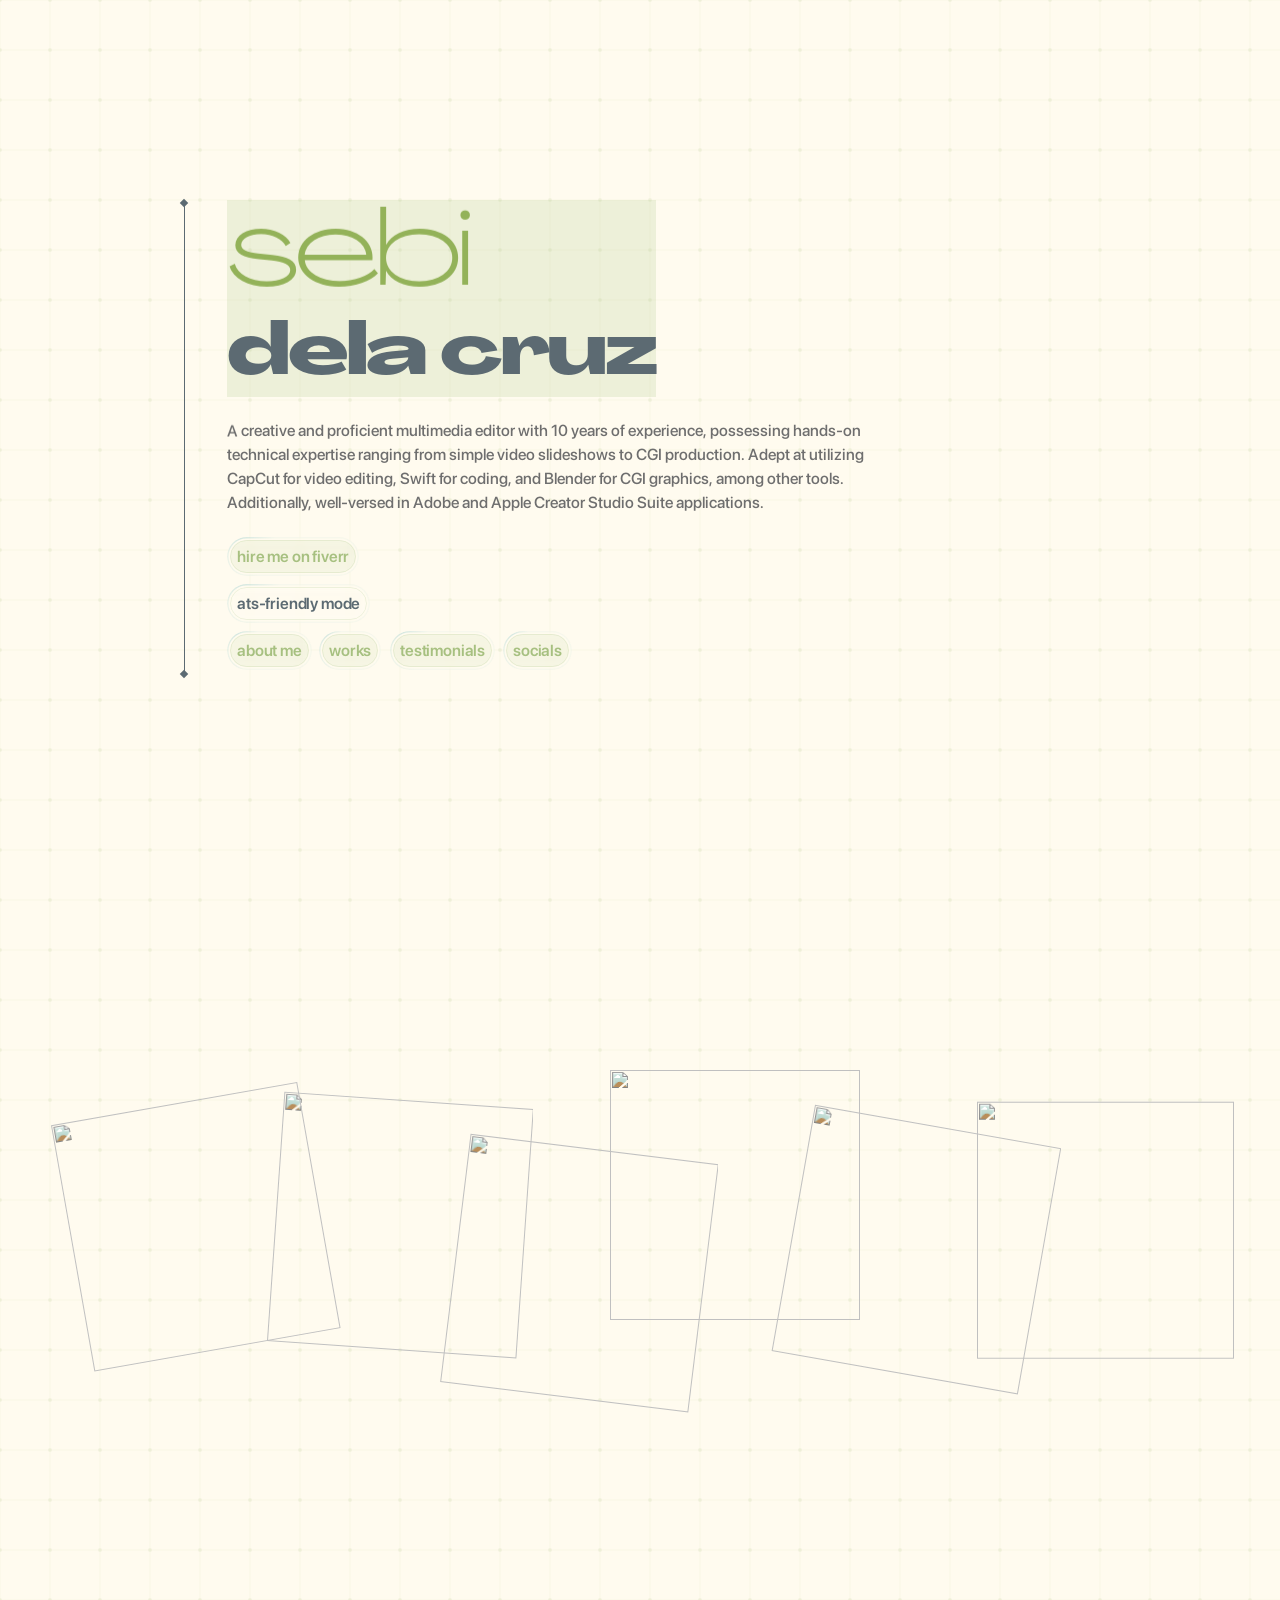
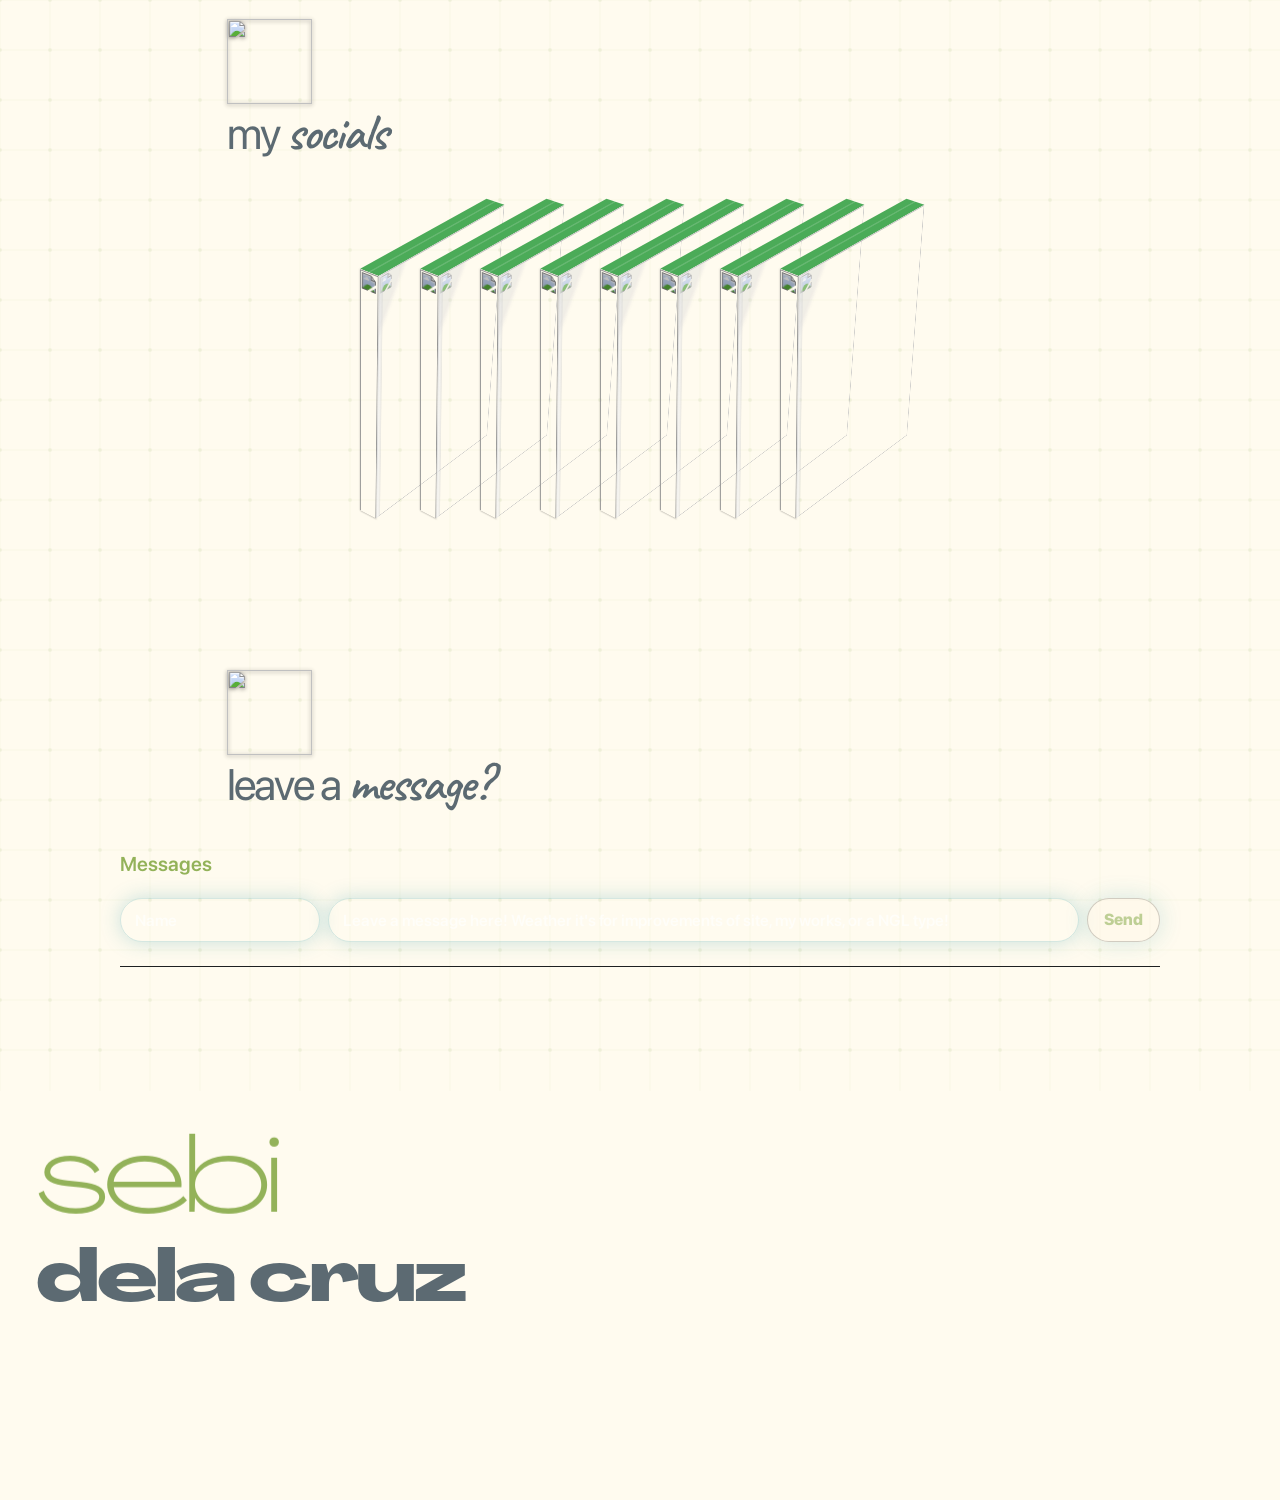
==== index.html @ 4a9e6acb "Publish Framer portfolio mirror" ====
<!doctype html>
<!-- Made in Framer · framer.com ✨ -->
<!-- Published Sep 1, 2026, 7:04 AM UTC -->
<html lang="en-US">
<head>
	<meta charset="utf-8">
	<meta name="viewport" content="width=device-width">
	<meta name="generator" content="Framer 6ae8a13">
	<title>sebi's portfolio</title>
    <meta name="description" content="Personal Portfolio of Sebi Dela Cruz, 2026.">
    <meta name="framer-search-index" content="https://framerusercontent.com/sites/7iROMifQNrq9TDd2rUsm93/searchIndex-FjFR74r71MbT.json">
    <meta name="framer-search-index-fallback" content="https://framerusercontent.com/sites/7iROMifQNrq9TDd2rUsm93/searchIndex-B75x3yfcERTN.json">
    <meta name="framer-html-plugin" content="disable">
    <link href="./framerusercontent.com/images/QF9g1N2ccYhtk1KCzGMhyEFZ50.png" rel="icon" media="(prefers-color-scheme: light)">
    <link href="./framerusercontent.com/images/QF9g1N2ccYhtk1KCzGMhyEFZ50.png" rel="icon" media="(prefers-color-scheme: dark)">
    <link rel="apple-touch-icon" href="./framerusercontent.com/images/QF9g1N2ccYhtk1KCzGMhyEFZ50.png">
    <!-- Open Graph -->
    <meta property="og:type" content="website">
    <meta property="og:title" content="sebi's portfolio">
    <meta property="og:description" content="Personal Portfolio of Sebi Dela Cruz, 2026.">
    <!-- X -->
    <meta name="twitter:card" content="summary_large_image">
    <meta name="twitter:title" content="sebi's portfolio">
    <meta name="twitter:description" content="Personal Portfolio of Sebi Dela Cruz, 2026.">
	
	
	<script>try{if(localStorage.getItem("__framer_force_showing_editorbar_since")){const n=document.createElement("link");n.rel="modulepreload";n.href="";document.head.appendChild(n)}}catch(e){}</script>
	<link rel="canonical" href="index.html"><meta property="og:url" content="https://sebidc.framer.wiki/"><!-- Start of headStart -->
    
    <!-- End of headStart -->
	
	<style data-framer-font-css>/* cyrillic-ext */
@font-face {
  font-family: 'Caveat';
  font-style: normal;
  font-weight: 400;
  src: url(./fonts.gstatic.com/s/caveat/v23/Wnz6HAc5bAfYB2Q7azYYmg8.woff2) format('woff2');
  unicode-range: U+0460-052F, U+1C80-1C8A, U+20B4, U+2DE0-2DFF, U+A640-A69F, U+FE2E-FE2F;
}
/* cyrillic */
@font-face {
  font-family: 'Caveat';
  font-style: normal;
  font-weight: 400;
  src: url(./fonts.gstatic.com/s/caveat/v23/Wnz6HAc5bAfYB2Q7YjYYmg8.woff2) format('woff2');
  unicode-range: U+0301, U+0400-045F, U+0490-0491, U+04B0-04B1, U+2116;
}
/* latin-ext */
@font-face {
  font-family: 'Caveat';
  font-style: normal;
  font-weight: 400;
  src: url(./fonts.gstatic.com/s/caveat/v23/Wnz6HAc5bAfYB2Q7aDYYmg8.woff2) format('woff2');
  unicode-range: U+0100-02BA, U+02BD-02C5, U+02C7-02CC, U+02CE-02D7, U+02DD-02FF, U+0304, U+0308, U+0329, U+1D00-1DBF, U+1E00-1E9F, U+1EF2-1EFF, U+2020, U+20A0-20AB, U+20AD-20C0, U+2113, U+2C60-2C7F, U+A720-A7FF;
}
/* latin */
@font-face {
  font-family: 'Caveat';
  font-style: normal;
  font-weight: 400;
  src: url(./fonts.gstatic.com/s/caveat/v23/Wnz6HAc5bAfYB2Q7ZjYY.woff2) format('woff2');
  unicode-range: U+0000-00FF, U+0131, U+0152-0153, U+02BB-02BC, U+02C6, U+02DA, U+02DC, U+0304, U+0308, U+0329, U+2000-206F, U+20AC, U+2122, U+2191, U+2193, U+2212, U+2215, U+FEFF, U+FFFD;
}
/* cyrillic-ext */
@font-face {
  font-family: 'Caveat';
  font-style: normal;
  font-weight: 600;
  src: url(./fonts.gstatic.com/s/caveat/v23/Wnz6HAc5bAfYB2Q7azYYmg8.woff2) format('woff2');
  unicode-range: U+0460-052F, U+1C80-1C8A, U+20B4, U+2DE0-2DFF, U+A640-A69F, U+FE2E-FE2F;
}
/* cyrillic */
@font-face {
  font-family: 'Caveat';
  font-style: normal;
  font-weight: 600;
  src: url(./fonts.gstatic.com/s/caveat/v23/Wnz6HAc5bAfYB2Q7YjYYmg8.woff2) format('woff2');
  unicode-range: U+0301, U+0400-045F, U+0490-0491, U+04B0-04B1, U+2116;
}
/* latin-ext */
@font-face {
  font-family: 'Caveat';
  font-style: normal;
  font-weight: 600;
  src: url(./fonts.gstatic.com/s/caveat/v23/Wnz6HAc5bAfYB2Q7aDYYmg8.woff2) format('woff2');
  unicode-range: U+0100-02BA, U+02BD-02C5, U+02C7-02CC, U+02CE-02D7, U+02DD-02FF, U+0304, U+0308, U+0329, U+1D00-1DBF, U+1E00-1E9F, U+1EF2-1EFF, U+2020, U+20A0-20AB, U+20AD-20C0, U+2113, U+2C60-2C7F, U+A720-A7FF;
}
/* latin */
@font-face {
  font-family: 'Caveat';
  font-style: normal;
  font-weight: 600;
  src: url(./fonts.gstatic.com/s/caveat/v23/Wnz6HAc5bAfYB2Q7ZjYY.woff2) format('woff2');
  unicode-range: U+0000-00FF, U+0131, U+0152-0153, U+02BB-02BC, U+02C6, U+02DA, U+02DC, U+0304, U+0308, U+0329, U+2000-206F, U+20AC, U+2122, U+2191, U+2193, U+2212, U+2215, U+FEFF, U+FFFD;
}
/* cyrillic-ext */
@font-face {
  font-family: 'Caveat';
  font-style: normal;
  font-weight: 700;
  src: url(./fonts.gstatic.com/s/caveat/v23/Wnz6HAc5bAfYB2Q7azYYmg8.woff2) format('woff2');
  unicode-range: U+0460-052F, U+1C80-1C8A, U+20B4, U+2DE0-2DFF, U+A640-A69F, U+FE2E-FE2F;
}
/* cyrillic */
@font-face {
  font-family: 'Caveat';
  font-style: normal;
  font-weight: 700;
  src: url(./fonts.gstatic.com/s/caveat/v23/Wnz6HAc5bAfYB2Q7YjYYmg8.woff2) format('woff2');
  unicode-range: U+0301, U+0400-045F, U+0490-0491, U+04B0-04B1, U+2116;
}
/* latin-ext */
@font-face {
  font-family: 'Caveat';
  font-style: normal;
  font-weight: 700;
  src: url(./fonts.gstatic.com/s/caveat/v23/Wnz6HAc5bAfYB2Q7aDYYmg8.woff2) format('woff2');
  unicode-range: U+0100-02BA, U+02BD-02C5, U+02C7-02CC, U+02CE-02D7, U+02DD-02FF, U+0304, U+0308, U+0329, U+1D00-1DBF, U+1E00-1E9F, U+1EF2-1EFF, U+2020, U+20A0-20AB, U+20AD-20C0, U+2113, U+2C60-2C7F, U+A720-A7FF;
}
/* latin */
@font-face {
  font-family: 'Caveat';
  font-style: normal;
  font-weight: 700;
  src: url(./fonts.gstatic.com/s/caveat/v23/Wnz6HAc5bAfYB2Q7ZjYY.woff2) format('woff2');
  unicode-range: U+0000-00FF, U+0131, U+0152-0153, U+02BB-02BC, U+02C6, U+02DA, U+02DC, U+0304, U+0308, U+0329, U+2000-206F, U+20AC, U+2122, U+2191, U+2193, U+2212, U+2215, U+FEFF, U+FFFD;
}

@font-face { font-family: "Agrandir Grand Light"; src: url("./framerusercontent.com/assets/EZ75BTZ7l2Kfzu5tim8olLLc.woff2"); font-display: swap; font-style: normal; font-weight: 300 }
@font-face { font-family: "Agrandir Grand Heavy"; src: url("./framerusercontent.com/assets/TjZO3F2bzr85ciuOBFc9nmB4o.woff2"); font-display: swap; font-style: normal; font-weight: 800 }
@font-face { font-family: "SF Pro Display Medium"; src: url("./framerusercontent.com/assets/jQmE2O9ZjEjIPjgu4S03O6VaQ.woff2"); font-display: swap; font-style: normal; font-weight: 500 }
@font-face { font-family: "SF Pro Display Bold"; src: url("./framerusercontent.com/assets/AZx8j8rd6LbEgru18RkdOYyGXg.woff2"); font-display: swap; font-style: normal; font-weight: 700 }
@font-face { font-family: "SF Pro Display Regular"; src: url("./framerusercontent.com/assets/txHzspBl0z82ZgEXmUgKIXwpqS4.woff2"); font-display: swap; font-style: normal; font-weight: 400 }
@font-face { font-family: "SF Pro Display Semibold"; src: url("./framerusercontent.com/assets/z4CYnVhmdV5wNy8NzxkRu7qYCoY.woff2"); font-display: swap; font-style: normal; font-weight: 600 }
@font-face { font-family: "SF Pro Display Black"; src: url("./framerusercontent.com/assets/ypGe1GDlvzkNAi1M2pzjokWcwhs.woff2"); font-style: normal; font-weight: 900 }
@font-face { font-family: "SF Pro Display Black Italic"; src: url("./framerusercontent.com/assets/fcsFNFsr64wCDQdybreZBdr3Co.woff2"); font-style: italic; font-weight: 900 }
@font-face { font-family: "SF Pro Display Heavy"; src: url("./framerusercontent.com/assets/Gogn8gqEMV3hQYr7JC4zQ1lRmqs.otf"); font-display: swap; font-style: normal; font-weight: 800 }
@font-face { font-family: "SF Pro Display Bold Italic"; src: url("./framerusercontent.com/assets/hJNqEAxwBVtYt9dpHUSHb2KoJak.otf"); font-display: swap; font-style: italic; font-weight: 700 }
@font-face { font-family: "SF Pro Display Regular Italic"; src: url("./framerusercontent.com/assets/ViUsKegJHxVZ1VLzcwvwWRyqYRQ.otf"); font-display: swap; font-style: italic; font-weight: 400 }
@font-face { font-family: "Inter"; src: url("./framerusercontent.com/assets/5vvr9Vy74if2I6bQbJvbw7SY1pQ.woff2"); font-display: swap; font-style: normal; font-weight: 400; unicode-range: U+0460-052F, U+1C80-1C88, U+20B4, U+2DE0-2DFF, U+A640-A69F, U+FE2E-FE2F }
@font-face { font-family: "Inter"; src: url("./framerusercontent.com/assets/EOr0mi4hNtlgWNn9if640EZzXCo.woff2"); font-display: swap; font-style: normal; font-weight: 400; unicode-range: U+0301, U+0400-045F, U+0490-0491, U+04B0-04B1, U+2116 }
@font-face { font-family: "Inter"; src: url("./framerusercontent.com/assets/Y9k9QrlZAqio88Klkmbd8VoMQc.woff2"); font-display: swap; font-style: normal; font-weight: 400; unicode-range: U+1F00-1FFF }
@font-face { font-family: "Inter"; src: url("./framerusercontent.com/assets/OYrD2tBIBPvoJXiIHnLoOXnY9M.woff2"); font-display: swap; font-style: normal; font-weight: 400; unicode-range: U+0370-03FF }
@font-face { font-family: "Inter"; src: url("./framerusercontent.com/assets/JeYwfuaPfZHQhEG8U5gtPDZ7WQ.woff2"); font-display: swap; font-style: normal; font-weight: 400; unicode-range: U+0100-024F, U+0259, U+1E00-1EFF, U+2020, U+20A0-20AB, U+20AD-20CF, U+2113, U+2C60-2C7F, U+A720-A7FF }
@font-face { font-family: "Inter"; src: url("./framerusercontent.com/assets/GrgcKwrN6d3Uz8EwcLHZxwEfC4.woff2"); font-display: swap; font-style: normal; font-weight: 400; unicode-range: U+0000-00FF, U+0131, U+0152-0153, U+02BB-02BC, U+02C6, U+02DA, U+02DC, U+2000-206F, U+2070, U+2074-207E, U+2080-208E, U+20AC, U+2122, U+2191, U+2193, U+2212, U+2215, U+FEFF, U+FFFD }
@font-face { font-family: "Inter"; src: url("./framerusercontent.com/assets/b6Y37FthZeALduNqHicBT6FutY.woff2"); font-display: swap; font-style: normal; font-weight: 400; unicode-range: U+0102-0103, U+0110-0111, U+0128-0129, U+0168-0169, U+01A0-01A1, U+01AF-01B0, U+1EA0-1EF9, U+20AB }
@font-face { font-family: "Inter"; src: url("./framerusercontent.com/assets/CfMzU8w2e7tHgF4T4rATMPuWosA.woff2"); font-display: swap; font-style: italic; font-weight: 400; unicode-range: U+0460-052F, U+1C80-1C88, U+20B4, U+2DE0-2DFF, U+A640-A69F, U+FE2E-FE2F }
@font-face { font-family: "Inter"; src: url("./framerusercontent.com/assets/867QObYax8ANsfX4TGEVU9YiCM.woff2"); font-display: swap; font-style: italic; font-weight: 400; unicode-range: U+0301, U+0400-045F, U+0490-0491, U+04B0-04B1, U+2116 }
@font-face { font-family: "Inter"; src: url("./framerusercontent.com/assets/Oyn2ZbENFdnW7mt2Lzjk1h9Zb9k.woff2"); font-display: swap; font-style: italic; font-weight: 400; unicode-range: U+1F00-1FFF }
@font-face { font-family: "Inter"; src: url("./framerusercontent.com/assets/cdAe8hgZ1cMyLu9g005pAW3xMo.woff2"); font-display: swap; font-style: italic; font-weight: 400; unicode-range: U+0370-03FF }
@font-face { font-family: "Inter"; src: url("./framerusercontent.com/assets/DOfvtmE1UplCq161m6Hj8CSQYg.woff2"); font-display: swap; font-style: italic; font-weight: 400; unicode-range: U+0100-024F, U+0259, U+1E00-1EFF, U+2020, U+20A0-20AB, U+20AD-20CF, U+2113, U+2C60-2C7F, U+A720-A7FF }
@font-face { font-family: "Inter"; src: url("./framerusercontent.com/assets/pKRFNWFoZl77qYCAIp84lN1h944.woff2"); font-display: swap; font-style: italic; font-weight: 400; unicode-range: U+0000-00FF, U+0131, U+0152-0153, U+02BB-02BC, U+02C6, U+02DA, U+02DC, U+2000-206F, U+2070, U+2074-207E, U+2080-208E, U+20AC, U+2122, U+2191, U+2193, U+2212, U+2215, U+FEFF, U+FFFD }
@font-face { font-family: "Inter"; src: url("./framerusercontent.com/assets/tKtBcDnBMevsEEJKdNGhhkLzYo.woff2"); font-display: swap; font-style: italic; font-weight: 400; unicode-range: U+0102-0103, U+0110-0111, U+0128-0129, U+0168-0169, U+01A0-01A1, U+01AF-01B0, U+1EA0-1EF9, U+20AB }
@font-face { font-family: "Inter"; src: url("./framerusercontent.com/assets/NXxvFRoY5LDh3yCm7MEP2jqYk.woff2"); font-style: normal; font-weight: 100; unicode-range: U+0460-052F, U+1C80-1C88, U+20B4, U+2DE0-2DFF, U+A640-A69F, U+FE2E-FE2F }
@font-face { font-family: "Inter"; src: url("./framerusercontent.com/assets/5CcgcVyoWSqO1THBiISd6oCog.woff2"); font-style: normal; font-weight: 100; unicode-range: U+0301, U+0400-045F, U+0490-0491, U+04B0-04B1, U+2116 }
@font-face { font-family: "Inter"; src: url("./framerusercontent.com/assets/MF544SVCvk3yNpLIz3pwDXFZPKM.woff2"); font-style: normal; font-weight: 100; unicode-range: U+1F00-1FFF }
@font-face { font-family: "Inter"; src: url("./framerusercontent.com/assets/TNtxudDBkAm2RXdtU3rvTBwoM.woff2"); font-style: normal; font-weight: 100; unicode-range: U+0370-03FF }
@font-face { font-family: "Inter"; src: url("./framerusercontent.com/assets/fIabp4VN5z7iJ3lNOz9qfNeQHc.woff2"); font-style: normal; font-weight: 100; unicode-range: U+0100-024F, U+0259, U+1E00-1EFF, U+2020, U+20A0-20AB, U+20AD-20CF, U+2113, U+2C60-2C7F, U+A720-A7FF }
@font-face { font-family: "Inter"; src: url("./framerusercontent.com/assets/8kSLqTnVCEtjx0nu8PxTD4Nh5UU.woff2"); font-style: normal; font-weight: 100; unicode-range: U+0000-00FF, U+0131, U+0152-0153, U+02BB-02BC, U+02C6, U+02DA, U+02DC, U+2000-206F, U+2070, U+2074-207E, U+2080-208E, U+20AC, U+2122, U+2191, U+2193, U+2212, U+2215, U+FEFF, U+FFFD }
@font-face { font-family: "Inter"; src: url("./framerusercontent.com/assets/9iRSYClnXA0RMygyIn6yjjWXJw.woff2"); font-style: normal; font-weight: 100; unicode-range: U+0102-0103, U+0110-0111, U+0128-0129, U+0168-0169, U+01A0-01A1, U+01AF-01B0, U+1EA0-1EF9, U+20AB }
@font-face { font-family: "Inter"; src: url("./framerusercontent.com/assets/MVhJhYeDWxeyqT939zMNyw9p8.woff2"); font-style: normal; font-weight: 200; unicode-range: U+0460-052F, U+1C80-1C88, U+20B4, U+2DE0-2DFF, U+A640-A69F, U+FE2E-FE2F }
@font-face { font-family: "Inter"; src: url("./framerusercontent.com/assets/WXQXYfAQJIi2pCJACAfWWXfIDqI.woff2"); font-style: normal; font-weight: 200; unicode-range: U+0301, U+0400-045F, U+0490-0491, U+04B0-04B1, U+2116 }
@font-face { font-family: "Inter"; src: url("./framerusercontent.com/assets/RJeJJARdrtNUtic58kOz7hIgBuE.woff2"); font-style: normal; font-weight: 200; unicode-range: U+1F00-1FFF }
@font-face { font-family: "Inter"; src: url("./framerusercontent.com/assets/4hBRAuM02i3fsxYDzyNvt5Az2so.woff2"); font-style: normal; font-weight: 200; unicode-range: U+0370-03FF }
@font-face { font-family: "Inter"; src: url("./framerusercontent.com/assets/fz1JbBffNGgK7BNUI1mmbFBlgA8.woff2"); font-style: normal; font-weight: 200; unicode-range: U+0100-024F, U+0259, U+1E00-1EFF, U+2020, U+20A0-20AB, U+20AD-20CF, U+2113, U+2C60-2C7F, U+A720-A7FF }
@font-face { font-family: "Inter"; src: url("./framerusercontent.com/assets/Z4sGWU2OKBoXPWulb5P25vULA.woff2"); font-style: normal; font-weight: 200; unicode-range: U+0000-00FF, U+0131, U+0152-0153, U+02BB-02BC, U+02C6, U+02DA, U+02DC, U+2000-206F, U+2070, U+2074-207E, U+2080-208E, U+20AC, U+2122, U+2191, U+2193, U+2212, U+2215, U+FEFF, U+FFFD }
@font-face { font-family: "Inter"; src: url("./framerusercontent.com/assets/eIZyQwIlHYR0mnMSneEDMtqBPgw.woff2"); font-style: normal; font-weight: 200; unicode-range: U+0102-0103, U+0110-0111, U+0128-0129, U+0168-0169, U+01A0-01A1, U+01AF-01B0, U+1EA0-1EF9, U+20AB }
@font-face { font-family: "Inter"; src: url("./framerusercontent.com/assets/BkDpl4ghaqvMi1btKFyG2tdbec.woff2"); font-display: swap; font-style: normal; font-weight: 300; unicode-range: U+0460-052F, U+1C80-1C88, U+20B4, U+2DE0-2DFF, U+A640-A69F, U+FE2E-FE2F }
@font-face { font-family: "Inter"; src: url("./framerusercontent.com/assets/zAMK70AQRFSShJgUiaR5IiIhgzk.woff2"); font-display: swap; font-style: normal; font-weight: 300; unicode-range: U+0301, U+0400-045F, U+0490-0491, U+04B0-04B1, U+2116 }
@font-face { font-family: "Inter"; src: url("./framerusercontent.com/assets/IETjvc5qzUaRoaruDpPSwCUM8.woff2"); font-display: swap; font-style: normal; font-weight: 300; unicode-range: U+1F00-1FFF }
@font-face { font-family: "Inter"; src: url("./framerusercontent.com/assets/oLCoaT3ioA0fHdJnWR9W6k7NY.woff2"); font-display: swap; font-style: normal; font-weight: 300; unicode-range: U+0370-03FF }
@font-face { font-family: "Inter"; src: url("./framerusercontent.com/assets/Sj0PCHQSBjFmEp6NBWg6FNaKc.woff2"); font-display: swap; font-style: normal; font-weight: 300; unicode-range: U+0100-024F, U+0259, U+1E00-1EFF, U+2020, U+20A0-20AB, U+20AD-20CF, U+2113, U+2C60-2C7F, U+A720-A7FF }
@font-face { font-family: "Inter"; src: url("./framerusercontent.com/assets/aqiiD4LUKkKzXdjGL5UzHq8bo5w.woff2"); font-display: swap; font-style: normal; font-weight: 300; unicode-range: U+0000-00FF, U+0131, U+0152-0153, U+02BB-02BC, U+02C6, U+02DA, U+02DC, U+2000-206F, U+2070, U+2074-207E, U+2080-208E, U+20AC, U+2122, U+2191, U+2193, U+2212, U+2215, U+FEFF, U+FFFD }
@font-face { font-family: "Inter"; src: url("./framerusercontent.com/assets/H4TfENUY1rh8R9UaSD6vngjJP3M.woff2"); font-display: swap; font-style: normal; font-weight: 300; unicode-range: U+0102-0103, U+0110-0111, U+0128-0129, U+0168-0169, U+01A0-01A1, U+01AF-01B0, U+1EA0-1EF9, U+20AB }
@font-face { font-family: "Inter"; src: url("./framerusercontent.com/assets/5A3Ce6C9YYmCjpQx9M4inSaKU.woff2"); font-display: swap; font-style: normal; font-weight: 500; unicode-range: U+0460-052F, U+1C80-1C88, U+20B4, U+2DE0-2DFF, U+A640-A69F, U+FE2E-FE2F }
@font-face { font-family: "Inter"; src: url("./framerusercontent.com/assets/Qx95Xyt0Ka3SGhinnbXIGpEIyP4.woff2"); font-display: swap; font-style: normal; font-weight: 500; unicode-range: U+0301, U+0400-045F, U+0490-0491, U+04B0-04B1, U+2116 }
@font-face { font-family: "Inter"; src: url("./framerusercontent.com/assets/6mJuEAguuIuMog10gGvH5d3cl8.woff2"); font-display: swap; font-style: normal; font-weight: 500; unicode-range: U+1F00-1FFF }
@font-face { font-family: "Inter"; src: url("./framerusercontent.com/assets/xYYWaj7wCU5zSQH0eXvSaS19wo.woff2"); font-display: swap; font-style: normal; font-weight: 500; unicode-range: U+0370-03FF }
@font-face { font-family: "Inter"; src: url("./framerusercontent.com/assets/otTaNuNpVK4RbdlT7zDDdKvQBA.woff2"); font-display: swap; font-style: normal; font-weight: 500; unicode-range: U+0100-024F, U+0259, U+1E00-1EFF, U+2020, U+20A0-20AB, U+20AD-20CF, U+2113, U+2C60-2C7F, U+A720-A7FF }
@font-face { font-family: "Inter"; src: url("./framerusercontent.com/assets/UjlFhCnUjxhNfep4oYBPqnEssyo.woff2"); font-display: swap; font-style: normal; font-weight: 500; unicode-range: U+0000-00FF, U+0131, U+0152-0153, U+02BB-02BC, U+02C6, U+02DA, U+02DC, U+2000-206F, U+2070, U+2074-207E, U+2080-208E, U+20AC, U+2122, U+2191, U+2193, U+2212, U+2215, U+FEFF, U+FFFD }
@font-face { font-family: "Inter"; src: url("./framerusercontent.com/assets/DolVirEGb34pEXEp8t8FQBSK4.woff2"); font-display: swap; font-style: normal; font-weight: 500; unicode-range: U+0102-0103, U+0110-0111, U+0128-0129, U+0168-0169, U+01A0-01A1, U+01AF-01B0, U+1EA0-1EF9, U+20AB }
@font-face { font-family: "Inter"; src: url("./framerusercontent.com/assets/hyOgCu0Xnghbimh0pE8QTvtt2AU.woff2"); font-display: swap; font-style: normal; font-weight: 600; unicode-range: U+0460-052F, U+1C80-1C88, U+20B4, U+2DE0-2DFF, U+A640-A69F, U+FE2E-FE2F }
@font-face { font-family: "Inter"; src: url("./framerusercontent.com/assets/NeGmSOXrPBfEFIy5YZeHq17LEDA.woff2"); font-display: swap; font-style: normal; font-weight: 600; unicode-range: U+0301, U+0400-045F, U+0490-0491, U+04B0-04B1, U+2116 }
@font-face { font-family: "Inter"; src: url("./framerusercontent.com/assets/oYaAX5himiTPYuN8vLWnqBbfD2s.woff2"); font-display: swap; font-style: normal; font-weight: 600; unicode-range: U+1F00-1FFF }
@font-face { font-family: "Inter"; src: url("./framerusercontent.com/assets/lEJLP4R0yuCaMCjSXYHtJw72M.woff2"); font-display: swap; font-style: normal; font-weight: 600; unicode-range: U+0370-03FF }
@font-face { font-family: "Inter"; src: url("./framerusercontent.com/assets/cRJyLNuTJR5jbyKzGi33wU9cqIQ.woff2"); font-display: swap; font-style: normal; font-weight: 600; unicode-range: U+0100-024F, U+0259, U+1E00-1EFF, U+2020, U+20A0-20AB, U+20AD-20CF, U+2113, U+2C60-2C7F, U+A720-A7FF }
@font-face { font-family: "Inter"; src: url("./framerusercontent.com/assets/yDtI2UI8XcEg1W2je9XPN3Noo.woff2"); font-display: swap; font-style: normal; font-weight: 600; unicode-range: U+0000-00FF, U+0131, U+0152-0153, U+02BB-02BC, U+02C6, U+02DA, U+02DC, U+2000-206F, U+2070, U+2074-207E, U+2080-208E, U+20AC, U+2122, U+2191, U+2193, U+2212, U+2215, U+FEFF, U+FFFD }
@font-face { font-family: "Inter"; src: url("./framerusercontent.com/assets/A0Wcc7NgXMjUuFdquHDrIZpzZw0.woff2"); font-display: swap; font-style: normal; font-weight: 600; unicode-range: U+0102-0103, U+0110-0111, U+0128-0129, U+0168-0169, U+01A0-01A1, U+01AF-01B0, U+1EA0-1EF9, U+20AB }
@font-face { font-family: "Inter"; src: url("./framerusercontent.com/assets/DpPBYI0sL4fYLgAkX8KXOPVt7c.woff2"); font-display: swap; font-style: normal; font-weight: 700; unicode-range: U+0460-052F, U+1C80-1C88, U+20B4, U+2DE0-2DFF, U+A640-A69F, U+FE2E-FE2F }
@font-face { font-family: "Inter"; src: url("./framerusercontent.com/assets/4RAEQdEOrcnDkhHiiCbJOw92Lk.woff2"); font-display: swap; font-style: normal; font-weight: 700; unicode-range: U+0301, U+0400-045F, U+0490-0491, U+04B0-04B1, U+2116 }
@font-face { font-family: "Inter"; src: url("./framerusercontent.com/assets/1K3W8DizY3v4emK8Mb08YHxTbs.woff2"); font-display: swap; font-style: normal; font-weight: 700; unicode-range: U+1F00-1FFF }
@font-face { font-family: "Inter"; src: url("./framerusercontent.com/assets/tUSCtfYVM1I1IchuyCwz9gDdQ.woff2"); font-display: swap; font-style: normal; font-weight: 700; unicode-range: U+0370-03FF }
@font-face { font-family: "Inter"; src: url("./framerusercontent.com/assets/VgYFWiwsAC5OYxAycRXXvhze58.woff2"); font-display: swap; font-style: normal; font-weight: 700; unicode-range: U+0100-024F, U+0259, U+1E00-1EFF, U+2020, U+20A0-20AB, U+20AD-20CF, U+2113, U+2C60-2C7F, U+A720-A7FF }
@font-face { font-family: "Inter"; src: url("./framerusercontent.com/assets/syRNPWzAMIrcJ3wIlPIP43KjQs.woff2"); font-display: swap; font-style: normal; font-weight: 700; unicode-range: U+0000-00FF, U+0131, U+0152-0153, U+02BB-02BC, U+02C6, U+02DA, U+02DC, U+2000-206F, U+2070, U+2074-207E, U+2080-208E, U+20AC, U+2122, U+2191, U+2193, U+2212, U+2215, U+FEFF, U+FFFD }
@font-face { font-family: "Inter"; src: url("./framerusercontent.com/assets/GIryZETIX4IFypco5pYZONKhJIo.woff2"); font-display: swap; font-style: normal; font-weight: 700; unicode-range: U+0102-0103, U+0110-0111, U+0128-0129, U+0168-0169, U+01A0-01A1, U+01AF-01B0, U+1EA0-1EF9, U+20AB }
@font-face { font-family: "Inter"; src: url("./framerusercontent.com/assets/PONfPc6h4EPYwJliXQBmjVx7QxI.woff2"); font-display: swap; font-style: normal; font-weight: 800; unicode-range: U+0460-052F, U+1C80-1C88, U+20B4, U+2DE0-2DFF, U+A640-A69F, U+FE2E-FE2F }
@font-face { font-family: "Inter"; src: url("./framerusercontent.com/assets/zsnJN7Z1wdzUvepJniD3rbvJIyU.woff2"); font-display: swap; font-style: normal; font-weight: 800; unicode-range: U+0301, U+0400-045F, U+0490-0491, U+04B0-04B1, U+2116 }
@font-face { font-family: "Inter"; src: url("./framerusercontent.com/assets/UrzZBOy7RyJEWAZGduzOeHiHuY.woff2"); font-display: swap; font-style: normal; font-weight: 800; unicode-range: U+1F00-1FFF }
@font-face { font-family: "Inter"; src: url("./framerusercontent.com/assets/996sR9SfSDuYELz8oHhDOcErkY.woff2"); font-display: swap; font-style: normal; font-weight: 800; unicode-range: U+0370-03FF }
@font-face { font-family: "Inter"; src: url("./framerusercontent.com/assets/ftN1HpyPVJEoEb4q36SOrNdLXU.woff2"); font-display: swap; font-style: normal; font-weight: 800; unicode-range: U+0100-024F, U+0259, U+1E00-1EFF, U+2020, U+20A0-20AB, U+20AD-20CF, U+2113, U+2C60-2C7F, U+A720-A7FF }
@font-face { font-family: "Inter"; src: url("./framerusercontent.com/assets/Mput0MSwESKlJ6TMz9MPDXhgrk.woff2"); font-display: swap; font-style: normal; font-weight: 800; unicode-range: U+0000-00FF, U+0131, U+0152-0153, U+02BB-02BC, U+02C6, U+02DA, U+02DC, U+2000-206F, U+2070, U+2074-207E, U+2080-208E, U+20AC, U+2122, U+2191, U+2193, U+2212, U+2215, U+FEFF, U+FFFD }
@font-face { font-family: "Inter"; src: url("./framerusercontent.com/assets/JAur4lGGSGRGyrFi59JSIKqVgU.woff2"); font-display: swap; font-style: normal; font-weight: 800; unicode-range: U+0102-0103, U+0110-0111, U+0128-0129, U+0168-0169, U+01A0-01A1, U+01AF-01B0, U+1EA0-1EF9, U+20AB }
@font-face { font-family: "Inter"; src: url("./framerusercontent.com/assets/mkY5Sgyq51ik0AMrSBwhm9DJg.woff2"); font-style: normal; font-weight: 900; unicode-range: U+0460-052F, U+1C80-1C88, U+20B4, U+2DE0-2DFF, U+A640-A69F, U+FE2E-FE2F }
@font-face { font-family: "Inter"; src: url("./framerusercontent.com/assets/X5hj6qzcHUYv7h1390c8Rhm6550.woff2"); font-style: normal; font-weight: 900; unicode-range: U+0301, U+0400-045F, U+0490-0491, U+04B0-04B1, U+2116 }
@font-face { font-family: "Inter"; src: url("./framerusercontent.com/assets/gQhNpS3tN86g8RcVKYUUaKt2oMQ.woff2"); font-style: normal; font-weight: 900; unicode-range: U+1F00-1FFF }
@font-face { font-family: "Inter"; src: url("./framerusercontent.com/assets/cugnVhSraaRyANCaUtI5FV17wk.woff2"); font-style: normal; font-weight: 900; unicode-range: U+0370-03FF }
@font-face { font-family: "Inter"; src: url("./framerusercontent.com/assets/5HcVoGak8k5agFJSaKa4floXVu0.woff2"); font-style: normal; font-weight: 900; unicode-range: U+0100-024F, U+0259, U+1E00-1EFF, U+2020, U+20A0-20AB, U+20AD-20CF, U+2113, U+2C60-2C7F, U+A720-A7FF }
@font-face { font-family: "Inter"; src: url("./framerusercontent.com/assets/rZ5DdENNqIdFTIyQQiP5isO7M.woff2"); font-style: normal; font-weight: 900; unicode-range: U+0000-00FF, U+0131, U+0152-0153, U+02BB-02BC, U+02C6, U+02DA, U+02DC, U+2000-206F, U+2070, U+2074-207E, U+2080-208E, U+20AC, U+2122, U+2191, U+2193, U+2212, U+2215, U+FEFF, U+FFFD }
@font-face { font-family: "Inter"; src: url("./framerusercontent.com/assets/P2Bw01CtL0b9wqygO0sSVogWbo.woff2"); font-style: normal; font-weight: 900; unicode-range: U+0102-0103, U+0110-0111, U+0128-0129, U+0168-0169, U+01A0-01A1, U+01AF-01B0, U+1EA0-1EF9, U+20AB }
@font-face { font-family: "Inter"; src: url("./framerusercontent.com/assets/YJsHMqeEm0oDHuxRTVCwg5eZuo.woff2"); font-style: italic; font-weight: 100; unicode-range: U+0460-052F, U+1C80-1C88, U+20B4, U+2DE0-2DFF, U+A640-A69F, U+FE2E-FE2F }
@font-face { font-family: "Inter"; src: url("./framerusercontent.com/assets/oJJMyJlDykMObEyb5VexHSxd24.woff2"); font-style: italic; font-weight: 100; unicode-range: U+0301, U+0400-045F, U+0490-0491, U+04B0-04B1, U+2116 }
@font-face { font-family: "Inter"; src: url("./framerusercontent.com/assets/IpeaX0WzLaonj68howNZg4SJJaY.woff2"); font-style: italic; font-weight: 100; unicode-range: U+1F00-1FFF }
@font-face { font-family: "Inter"; src: url("./framerusercontent.com/assets/KCj1bV3vDXY5OLHttTeRYcu9J8.woff2"); font-style: italic; font-weight: 100; unicode-range: U+0370-03FF }
@font-face { font-family: "Inter"; src: url("./framerusercontent.com/assets/biaVHhOprxbHaR3dIP7Z8cYurHg.woff2"); font-style: italic; font-weight: 100; unicode-range: U+0100-024F, U+0259, U+1E00-1EFF, U+2020, U+20A0-20AB, U+20AD-20CF, U+2113, U+2C60-2C7F, U+A720-A7FF }
@font-face { font-family: "Inter"; src: url("./framerusercontent.com/assets/3on0VNjjmogkq1f9ziKFcrY72MI.woff2"); font-style: italic; font-weight: 100; unicode-range: U+0000-00FF, U+0131, U+0152-0153, U+02BB-02BC, U+02C6, U+02DA, U+02DC, U+2000-206F, U+2070, U+2074-207E, U+2080-208E, U+20AC, U+2122, U+2191, U+2193, U+2212, U+2215, U+FEFF, U+FFFD }
@font-face { font-family: "Inter"; src: url("./framerusercontent.com/assets/gNa011yWpVpNFgUhhSlDX8nUiPQ.woff2"); font-style: italic; font-weight: 100; unicode-range: U+0102-0103, U+0110-0111, U+0128-0129, U+0168-0169, U+01A0-01A1, U+01AF-01B0, U+1EA0-1EF9, U+20AB }
@font-face { font-family: "Inter"; src: url("./framerusercontent.com/assets/vpq17U0WM26sBGHgq9jnrUmUf8.woff2"); font-style: italic; font-weight: 200; unicode-range: U+0460-052F, U+1C80-1C88, U+20B4, U+2DE0-2DFF, U+A640-A69F, U+FE2E-FE2F }
@font-face { font-family: "Inter"; src: url("./framerusercontent.com/assets/bNYh7lNMEpOegeRYAtyGel1WqBE.woff2"); font-style: italic; font-weight: 200; unicode-range: U+0301, U+0400-045F, U+0490-0491, U+04B0-04B1, U+2116 }
@font-face { font-family: "Inter"; src: url("./framerusercontent.com/assets/FBzcXZYmdulcZC0z278U6o0cw.woff2"); font-style: italic; font-weight: 200; unicode-range: U+1F00-1FFF }
@font-face { font-family: "Inter"; src: url("./framerusercontent.com/assets/ua60IRqWK94xCrq0SC639Hbsdjg.woff2"); font-style: italic; font-weight: 200; unicode-range: U+0370-03FF }
@font-face { font-family: "Inter"; src: url("./framerusercontent.com/assets/Pd8gNPn2dSCh4FyjWFw9PJysoQ.woff2"); font-style: italic; font-weight: 200; unicode-range: U+0100-024F, U+0259, U+1E00-1EFF, U+2020, U+20A0-20AB, U+20AD-20CF, U+2113, U+2C60-2C7F, U+A720-A7FF }
@font-face { font-family: "Inter"; src: url("./framerusercontent.com/assets/6OdIurwS6YHsVW2i5fR5CKn0gg.woff2"); font-style: italic; font-weight: 200; unicode-range: U+0000-00FF, U+0131, U+0152-0153, U+02BB-02BC, U+02C6, U+02DA, U+02DC, U+2000-206F, U+2070, U+2074-207E, U+2080-208E, U+20AC, U+2122, U+2191, U+2193, U+2212, U+2215, U+FEFF, U+FFFD }
@font-face { font-family: "Inter"; src: url("./framerusercontent.com/assets/DtVQjTG8OGGKnwKYrMHRZVCyo.woff2"); font-style: italic; font-weight: 200; unicode-range: U+0102-0103, U+0110-0111, U+0128-0129, U+0168-0169, U+01A0-01A1, U+01AF-01B0, U+1EA0-1EF9, U+20AB }
@font-face { font-family: "Inter"; src: url("./framerusercontent.com/assets/YYB6GZmCWnZq3RWZOghuZIOxQY.woff2"); font-display: swap; font-style: italic; font-weight: 300; unicode-range: U+0460-052F, U+1C80-1C88, U+20B4, U+2DE0-2DFF, U+A640-A69F, U+FE2E-FE2F }
@font-face { font-family: "Inter"; src: url("./framerusercontent.com/assets/miJTzODdiyIr3tRo9KEoqXXk2PM.woff2"); font-display: swap; font-style: italic; font-weight: 300; unicode-range: U+0301, U+0400-045F, U+0490-0491, U+04B0-04B1, U+2116 }
@font-face { font-family: "Inter"; src: url("./framerusercontent.com/assets/6ZMhcggRFfEfbf7lncCpaUbA.woff2"); font-display: swap; font-style: italic; font-weight: 300; unicode-range: U+1F00-1FFF }
@font-face { font-family: "Inter"; src: url("./framerusercontent.com/assets/8sCN6PGUr4I8q5hC5twAXfcwqV0.woff2"); font-display: swap; font-style: italic; font-weight: 300; unicode-range: U+0370-03FF }
@font-face { font-family: "Inter"; src: url("./framerusercontent.com/assets/aUYDUTztS7anQw5JuwCncXeLOBY.woff2"); font-display: swap; font-style: italic; font-weight: 300; unicode-range: U+0100-024F, U+0259, U+1E00-1EFF, U+2020, U+20A0-20AB, U+20AD-20CF, U+2113, U+2C60-2C7F, U+A720-A7FF }
@font-face { font-family: "Inter"; src: url("./framerusercontent.com/assets/8mwKwShtYEXIZ5diRBT74yn9jdQ.woff2"); font-display: swap; font-style: italic; font-weight: 300; unicode-range: U+0000-00FF, U+0131, U+0152-0153, U+02BB-02BC, U+02C6, U+02DA, U+02DC, U+2000-206F, U+2070, U+2074-207E, U+2080-208E, U+20AC, U+2122, U+2191, U+2193, U+2212, U+2215, U+FEFF, U+FFFD }
@font-face { font-family: "Inter"; src: url("./framerusercontent.com/assets/yDiPvYxioBHsicnYxpPW35WQmx8.woff2"); font-display: swap; font-style: italic; font-weight: 300; unicode-range: U+0102-0103, U+0110-0111, U+0128-0129, U+0168-0169, U+01A0-01A1, U+01AF-01B0, U+1EA0-1EF9, U+20AB }
@font-face { font-family: "Inter"; src: url("./framerusercontent.com/assets/khkJkwSL66WFg8SX6Wa726c.woff2"); font-display: swap; font-style: italic; font-weight: 500; unicode-range: U+0460-052F, U+1C80-1C88, U+20B4, U+2DE0-2DFF, U+A640-A69F, U+FE2E-FE2F }
@font-face { font-family: "Inter"; src: url("./framerusercontent.com/assets/0E7IMbDzcGABpBwwqNEt60wU0w.woff2"); font-display: swap; font-style: italic; font-weight: 500; unicode-range: U+0301, U+0400-045F, U+0490-0491, U+04B0-04B1, U+2116 }
@font-face { font-family: "Inter"; src: url("./framerusercontent.com/assets/NTJ0nQgIF0gcDelS14zQ9NR9Q.woff2"); font-display: swap; font-style: italic; font-weight: 500; unicode-range: U+1F00-1FFF }
@font-face { font-family: "Inter"; src: url("./framerusercontent.com/assets/QrcNhgEPfRl0LS8qz5Ln8olanl8.woff2"); font-display: swap; font-style: italic; font-weight: 500; unicode-range: U+0370-03FF }
@font-face { font-family: "Inter"; src: url("./framerusercontent.com/assets/JEXmejW8mXOYMtt0hyRg811kHac.woff2"); font-display: swap; font-style: italic; font-weight: 500; unicode-range: U+0100-024F, U+0259, U+1E00-1EFF, U+2020, U+20A0-20AB, U+20AD-20CF, U+2113, U+2C60-2C7F, U+A720-A7FF }
@font-face { font-family: "Inter"; src: url("./framerusercontent.com/assets/Bo5CNzBv77CafbxOtKIkpw9egw.woff2"); font-display: swap; font-style: italic; font-weight: 500; unicode-range: U+0000-00FF, U+0131, U+0152-0153, U+02BB-02BC, U+02C6, U+02DA, U+02DC, U+2000-206F, U+2070, U+2074-207E, U+2080-208E, U+20AC, U+2122, U+2191, U+2193, U+2212, U+2215, U+FEFF, U+FFFD }
@font-face { font-family: "Inter"; src: url("./framerusercontent.com/assets/uy9s0iWuxiNnVt8EpTI3gzohpwo.woff2"); font-display: swap; font-style: italic; font-weight: 500; unicode-range: U+0102-0103, U+0110-0111, U+0128-0129, U+0168-0169, U+01A0-01A1, U+01AF-01B0, U+1EA0-1EF9, U+20AB }
@font-face { font-family: "Inter"; src: url("./framerusercontent.com/assets/vxBnBhH8768IFAXAb4Qf6wQHKs.woff2"); font-display: swap; font-style: italic; font-weight: 600; unicode-range: U+0460-052F, U+1C80-1C88, U+20B4, U+2DE0-2DFF, U+A640-A69F, U+FE2E-FE2F }
@font-face { font-family: "Inter"; src: url("./framerusercontent.com/assets/zSsEuoJdh8mcFVk976C05ZfQr8.woff2"); font-display: swap; font-style: italic; font-weight: 600; unicode-range: U+0301, U+0400-045F, U+0490-0491, U+04B0-04B1, U+2116 }
@font-face { font-family: "Inter"; src: url("./framerusercontent.com/assets/b8ezwLrN7h2AUoPEENcsTMVJ0.woff2"); font-display: swap; font-style: italic; font-weight: 600; unicode-range: U+1F00-1FFF }
@font-face { font-family: "Inter"; src: url("./framerusercontent.com/assets/mvNEIBLyHbscgHtwfsByjXUz3XY.woff2"); font-display: swap; font-style: italic; font-weight: 600; unicode-range: U+0370-03FF }
@font-face { font-family: "Inter"; src: url("./framerusercontent.com/assets/6FI2EneKzM3qBy5foOZXey7coCA.woff2"); font-display: swap; font-style: italic; font-weight: 600; unicode-range: U+0100-024F, U+0259, U+1E00-1EFF, U+2020, U+20A0-20AB, U+20AD-20CF, U+2113, U+2C60-2C7F, U+A720-A7FF }
@font-face { font-family: "Inter"; src: url("./framerusercontent.com/assets/fuyXZpVvOjq8NesCOfgirHCWyg.woff2"); font-display: swap; font-style: italic; font-weight: 600; unicode-range: U+0000-00FF, U+0131, U+0152-0153, U+02BB-02BC, U+02C6, U+02DA, U+02DC, U+2000-206F, U+2070, U+2074-207E, U+2080-208E, U+20AC, U+2122, U+2191, U+2193, U+2212, U+2215, U+FEFF, U+FFFD }
@font-face { font-family: "Inter"; src: url("./framerusercontent.com/assets/NHHeAKJVP0ZWHk5YZnQQChIsBM.woff2"); font-display: swap; font-style: italic; font-weight: 600; unicode-range: U+0102-0103, U+0110-0111, U+0128-0129, U+0168-0169, U+01A0-01A1, U+01AF-01B0, U+1EA0-1EF9, U+20AB }
@font-face { font-family: "Inter"; src: url("./framerusercontent.com/assets/H89BbHkbHDzlxZzxi8uPzTsp90.woff2"); font-display: swap; font-style: italic; font-weight: 700; unicode-range: U+0460-052F, U+1C80-1C88, U+20B4, U+2DE0-2DFF, U+A640-A69F, U+FE2E-FE2F }
@font-face { font-family: "Inter"; src: url("./framerusercontent.com/assets/u6gJwDuwB143kpNK1T1MDKDWkMc.woff2"); font-display: swap; font-style: italic; font-weight: 700; unicode-range: U+0301, U+0400-045F, U+0490-0491, U+04B0-04B1, U+2116 }
@font-face { font-family: "Inter"; src: url("./framerusercontent.com/assets/43sJ6MfOPh1LCJt46OvyDuSbA6o.woff2"); font-display: swap; font-style: italic; font-weight: 700; unicode-range: U+1F00-1FFF }
@font-face { font-family: "Inter"; src: url("./framerusercontent.com/assets/wccHG0r4gBDAIRhfHiOlq6oEkqw.woff2"); font-display: swap; font-style: italic; font-weight: 700; unicode-range: U+0370-03FF }
@font-face { font-family: "Inter"; src: url("./framerusercontent.com/assets/WZ367JPwf9bRW6LdTHN8rXgSjw.woff2"); font-display: swap; font-style: italic; font-weight: 700; unicode-range: U+0100-024F, U+0259, U+1E00-1EFF, U+2020, U+20A0-20AB, U+20AD-20CF, U+2113, U+2C60-2C7F, U+A720-A7FF }
@font-face { font-family: "Inter"; src: url("./framerusercontent.com/assets/ia3uin3hQWqDrVloC1zEtYHWw.woff2"); font-display: swap; font-style: italic; font-weight: 700; unicode-range: U+0000-00FF, U+0131, U+0152-0153, U+02BB-02BC, U+02C6, U+02DA, U+02DC, U+2000-206F, U+2070, U+2074-207E, U+2080-208E, U+20AC, U+2122, U+2191, U+2193, U+2212, U+2215, U+FEFF, U+FFFD }
@font-face { font-family: "Inter"; src: url("./framerusercontent.com/assets/2A4Xx7CngadFGlVV4xrO06OBHY.woff2"); font-display: swap; font-style: italic; font-weight: 700; unicode-range: U+0102-0103, U+0110-0111, U+0128-0129, U+0168-0169, U+01A0-01A1, U+01AF-01B0, U+1EA0-1EF9, U+20AB }
@font-face { font-family: "Inter"; src: url("./framerusercontent.com/assets/if4nAQEfO1l3iBiurvlUSTaMA.woff2"); font-display: swap; font-style: italic; font-weight: 800; unicode-range: U+0460-052F, U+1C80-1C88, U+20B4, U+2DE0-2DFF, U+A640-A69F, U+FE2E-FE2F }
@font-face { font-family: "Inter"; src: url("./framerusercontent.com/assets/GdJ7SQjcmkU1sz7lk5lMpKUlKY.woff2"); font-display: swap; font-style: italic; font-weight: 800; unicode-range: U+0301, U+0400-045F, U+0490-0491, U+04B0-04B1, U+2116 }
@font-face { font-family: "Inter"; src: url("./framerusercontent.com/assets/sOA6LVskcCqlqggyjIZe0Zh39UQ.woff2"); font-display: swap; font-style: italic; font-weight: 800; unicode-range: U+1F00-1FFF }
@font-face { font-family: "Inter"; src: url("./framerusercontent.com/assets/zUCSsMbWBcHOQoATrhsPVigkc.woff2"); font-display: swap; font-style: italic; font-weight: 800; unicode-range: U+0370-03FF }
@font-face { font-family: "Inter"; src: url("./framerusercontent.com/assets/6eYp9yIAUvPZY7o0yfI4e2OP6g.woff2"); font-display: swap; font-style: italic; font-weight: 800; unicode-range: U+0100-024F, U+0259, U+1E00-1EFF, U+2020, U+20A0-20AB, U+20AD-20CF, U+2113, U+2C60-2C7F, U+A720-A7FF }
@font-face { font-family: "Inter"; src: url("./framerusercontent.com/assets/8AYN209PzikkmqPEbOGJlpgu6M.woff2"); font-display: swap; font-style: italic; font-weight: 800; unicode-range: U+0000-00FF, U+0131, U+0152-0153, U+02BB-02BC, U+02C6, U+02DA, U+02DC, U+2000-206F, U+2070, U+2074-207E, U+2080-208E, U+20AC, U+2122, U+2191, U+2193, U+2212, U+2215, U+FEFF, U+FFFD }
@font-face { font-family: "Inter"; src: url("./framerusercontent.com/assets/L9nHaKi7ULzGWchEehsfwttxOwM.woff2"); font-display: swap; font-style: italic; font-weight: 800; unicode-range: U+0102-0103, U+0110-0111, U+0128-0129, U+0168-0169, U+01A0-01A1, U+01AF-01B0, U+1EA0-1EF9, U+20AB }
@font-face { font-family: "Inter"; src: url("./framerusercontent.com/assets/05KsVHGDmqXSBXM4yRZ65P8i0s.woff2"); font-style: italic; font-weight: 900; unicode-range: U+0460-052F, U+1C80-1C88, U+20B4, U+2DE0-2DFF, U+A640-A69F, U+FE2E-FE2F }
@font-face { font-family: "Inter"; src: url("./framerusercontent.com/assets/ky8ovPukK4dJ1Pxq74qGhOqCYI.woff2"); font-style: italic; font-weight: 900; unicode-range: U+0301, U+0400-045F, U+0490-0491, U+04B0-04B1, U+2116 }
@font-face { font-family: "Inter"; src: url("./framerusercontent.com/assets/vvNSqIj42qeQ2bvCRBIWKHscrc.woff2"); font-style: italic; font-weight: 900; unicode-range: U+1F00-1FFF }
@font-face { font-family: "Inter"; src: url("./framerusercontent.com/assets/3ZmXbBKToJifDV9gwcifVd1tEY.woff2"); font-style: italic; font-weight: 900; unicode-range: U+0370-03FF }
@font-face { font-family: "Inter"; src: url("./framerusercontent.com/assets/FNfhX3dt4ChuLJq2PwdlxHO7PU.woff2"); font-style: italic; font-weight: 900; unicode-range: U+0100-024F, U+0259, U+1E00-1EFF, U+2020, U+20A0-20AB, U+20AD-20CF, U+2113, U+2C60-2C7F, U+A720-A7FF }
@font-face { font-family: "Inter"; src: url("./framerusercontent.com/assets/gcnfba68tfm7qAyrWRCf9r34jg.woff2"); font-style: italic; font-weight: 900; unicode-range: U+0000-00FF, U+0131, U+0152-0153, U+02BB-02BC, U+02C6, U+02DA, U+02DC, U+2000-206F, U+2070, U+2074-207E, U+2080-208E, U+20AC, U+2122, U+2191, U+2193, U+2212, U+2215, U+FEFF, U+FFFD }
@font-face { font-family: "Inter"; src: url("./framerusercontent.com/assets/efTfQcBJ53kM2pB1hezSZ3RDUFs.woff2"); font-style: italic; font-weight: 900; unicode-range: U+0102-0103, U+0110-0111, U+0128-0129, U+0168-0169, U+01A0-01A1, U+01AF-01B0, U+1EA0-1EF9, U+20AB }
@font-face { font-family: "Inter Variable"; src: url("./framerusercontent.com/assets/mYcqTSergLb16PdbJJQMl9ebYm4.woff2"); font-display: swap; font-style: normal; font-weight: 400; unicode-range: U+0460-052F, U+1C80-1C88, U+20B4, U+2DE0-2DFF, U+A640-A69F, U+FE2E-FE2F }
@font-face { font-family: "Inter Variable"; src: url("./framerusercontent.com/assets/ZRl8AlxwsX1m7xS1eJCiSPbztg.woff2"); font-display: swap; font-style: normal; font-weight: 400; unicode-range: U+0301, U+0400-045F, U+0490-0491, U+04B0-04B1, U+2116 }
@font-face { font-family: "Inter Variable"; src: url("./framerusercontent.com/assets/nhSQpBRqFmXNUBY2p5SENQ8NplQ.woff2"); font-display: swap; font-style: normal; font-weight: 400; unicode-range: U+1F00-1FFF }
@font-face { font-family: "Inter Variable"; src: url("./framerusercontent.com/assets/DYHjxG0qXjopUuruoacfl5SA.woff2"); font-display: swap; font-style: normal; font-weight: 400; unicode-range: U+0370-03FF }
@font-face { font-family: "Inter Variable"; src: url("./framerusercontent.com/assets/s7NH6sl7w4NU984r5hcmo1tPSYo.woff2"); font-display: swap; font-style: normal; font-weight: 400; unicode-range: U+0100-024F, U+0259, U+1E00-1EFF, U+2020, U+20A0-20AB, U+20AD-20CF, U+2113, U+2C60-2C7F, U+A720-A7FF }
@font-face { font-family: "Inter Variable"; src: url("./framerusercontent.com/assets/7lw0VWkeXrGYJT05oB3DsFy8BaY.woff2"); font-display: swap; font-style: normal; font-weight: 400; unicode-range: U+0000-00FF, U+0131, U+0152-0153, U+02BB-02BC, U+02C6, U+02DA, U+02DC, U+2000-206F, U+2070, U+2074-207E, U+2080-208E, U+20AC, U+2122, U+2191, U+2193, U+2212, U+2215, U+FEFF, U+FFFD }
@font-face { font-family: "Inter Variable"; src: url("./framerusercontent.com/assets/wx5nfqEgOXnxuFaxB0Mn9OhmcZA.woff2"); font-display: swap; font-style: normal; font-weight: 400; unicode-range: U+0102-0103, U+0110-0111, U+0128-0129, U+0168-0169, U+01A0-01A1, U+01AF-01B0, U+1EA0-1EF9, U+20AB }
@font-face { font-family: "Inter Variable"; src: url("./framerusercontent.com/assets/FMAZXZOvzvP9daUF2pk7jeNQE.woff2"); font-display: swap; font-style: italic; font-weight: 400; unicode-range: U+0460-052F, U+1C80-1C88, U+20B4, U+2DE0-2DFF, U+A640-A69F, U+FE2E-FE2F }
@font-face { font-family: "Inter Variable"; src: url("./framerusercontent.com/assets/XRXDXcGEcHEhj5vRoCcaNzLUII.woff2"); font-display: swap; font-style: italic; font-weight: 400; unicode-range: U+0301, U+0400-045F, U+0490-0491, U+04B0-04B1, U+2116 }
@font-face { font-family: "Inter Variable"; src: url("./framerusercontent.com/assets/WL8JiibS9vHU7Cb3NGaJKioRjQ.woff2"); font-display: swap; font-style: italic; font-weight: 400; unicode-range: U+1F00-1FFF }
@font-face { font-family: "Inter Variable"; src: url("./framerusercontent.com/assets/LfqxQLLXCFxnUuZS8fkv9AT0uI.woff2"); font-display: swap; font-style: italic; font-weight: 400; unicode-range: U+0370-03FF }
@font-face { font-family: "Inter Variable"; src: url("./framerusercontent.com/assets/3IqofWpyruZr7Qc3kaedPmw7o.woff2"); font-display: swap; font-style: italic; font-weight: 400; unicode-range: U+0100-024F, U+0259, U+1E00-1EFF, U+2020, U+20A0-20AB, U+20AD-20CF, U+2113, U+2C60-2C7F, U+A720-A7FF }
@font-face { font-family: "Inter Variable"; src: url("./framerusercontent.com/assets/N9O1YBTY0ROZrE0GiMsoMSyPbQ.woff2"); font-display: swap; font-style: italic; font-weight: 400; unicode-range: U+0000-00FF, U+0131, U+0152-0153, U+02BB-02BC, U+02C6, U+02DA, U+02DC, U+2000-206F, U+2070, U+2074-207E, U+2080-208E, U+20AC, U+2122, U+2191, U+2193, U+2212, U+2215, U+FEFF, U+FFFD }
@font-face { font-family: "Inter Variable"; src: url("./framerusercontent.com/assets/Qpek1Wzh1dJ3f8j88Vebg4yC92w.woff2"); font-display: swap; font-style: italic; font-weight: 400; unicode-range: U+0102-0103, U+0110-0111, U+0128-0129, U+0168-0169, U+01A0-01A1, U+01AF-01B0, U+1EA0-1EF9, U+20AB }
@font-face { font-family: "Inter Display"; src: url("./framerusercontent.com/assets/2uIBiALfCHVpWbHqRMZutfT7giU.woff2"); font-display: swap; font-style: normal; font-weight: 400; unicode-range: U+0460-052F, U+1C80-1C88, U+20B4, U+2DE0-2DFF, U+A640-A69F, U+FE2E-FE2F }
@font-face { font-family: "Inter Display"; src: url("./framerusercontent.com/assets/Zwfz6xbVe5pmcWRJRgBDHnMkOkI.woff2"); font-display: swap; font-style: normal; font-weight: 400; unicode-range: U+0301, U+0400-045F, U+0490-0491, U+04B0-04B1, U+2116 }
@font-face { font-family: "Inter Display"; src: url("./framerusercontent.com/assets/U9LaDDmbRhzX3sB8g8glTy5feTE.woff2"); font-display: swap; font-style: normal; font-weight: 400; unicode-range: U+1F00-1FFF }
@font-face { font-family: "Inter Display"; src: url("./framerusercontent.com/assets/tVew2LzXJ1t7QfxP1gdTIdj2o0g.woff2"); font-display: swap; font-style: normal; font-weight: 400; unicode-range: U+0370-03FF }
@font-face { font-family: "Inter Display"; src: url("./framerusercontent.com/assets/DF7bjCRmStYPqSb945lAlMfCCVQ.woff2"); font-display: swap; font-style: normal; font-weight: 400; unicode-range: U+0100-024F, U+0259, U+1E00-1EFF, U+2020, U+20A0-20AB, U+20AD-20CF, U+2113, U+2C60-2C7F, U+A720-A7FF }
@font-face { font-family: "Inter Display"; src: url("./framerusercontent.com/assets/bHYNJqzTyl2lqvmMiRRS6Y16Es.woff2"); font-display: swap; font-style: normal; font-weight: 400; unicode-range: U+0000-00FF, U+0131, U+0152-0153, U+02BB-02BC, U+02C6, U+02DA, U+02DC, U+2000-206F, U+2070, U+2074-207E, U+2080-208E, U+20AC, U+2122, U+2191, U+2193, U+2212, U+2215, U+FEFF, U+FFFD }
@font-face { font-family: "Inter Display"; src: url("./framerusercontent.com/assets/vebZUMjGyKkYsfcY73iwWTzLNag.woff2"); font-display: swap; font-style: normal; font-weight: 400; unicode-range: U+0102-0103, U+0110-0111, U+0128-0129, U+0168-0169, U+01A0-01A1, U+01AF-01B0, U+1EA0-1EF9, U+20AB }
@font-face { font-family: "Inter Display"; src: url("./framerusercontent.com/assets/Vu4RH4OOAYHIXg4LpXVzNVmbpY.woff2"); font-style: normal; font-weight: 100; unicode-range: U+0460-052F, U+1C80-1C88, U+20B4, U+2DE0-2DFF, U+A640-A69F, U+FE2E-FE2F }
@font-face { font-family: "Inter Display"; src: url("./framerusercontent.com/assets/eOWZqb2nQ1SLbtYmcGBFYFSOE5U.woff2"); font-style: normal; font-weight: 100; unicode-range: U+0301, U+0400-045F, U+0490-0491, U+04B0-04B1, U+2116 }
@font-face { font-family: "Inter Display"; src: url("./framerusercontent.com/assets/H0Z3dXk6VFBv9TPQedY7FZVVVQ.woff2"); font-style: normal; font-weight: 100; unicode-range: U+1F00-1FFF }
@font-face { font-family: "Inter Display"; src: url("./framerusercontent.com/assets/sMud1BrfhejzYfhsGoUtjWdRb90.woff2"); font-style: normal; font-weight: 100; unicode-range: U+0370-03FF }
@font-face { font-family: "Inter Display"; src: url("./framerusercontent.com/assets/SDel4nEmK9AyiBktaYZfYI9DrY.woff2"); font-style: normal; font-weight: 100; unicode-range: U+0100-024F, U+0259, U+1E00-1EFF, U+2020, U+20A0-20AB, U+20AD-20CF, U+2113, U+2C60-2C7F, U+A720-A7FF }
@font-face { font-family: "Inter Display"; src: url("./framerusercontent.com/assets/GoWsxcsKZ1Hiy2Y8l40zBgNwYvo.woff2"); font-style: normal; font-weight: 100; unicode-range: U+0000-00FF, U+0131, U+0152-0153, U+02BB-02BC, U+02C6, U+02DA, U+02DC, U+2000-206F, U+2070, U+2074-207E, U+2080-208E, U+20AC, U+2122, U+2191, U+2193, U+2212, U+2215, U+FEFF, U+FFFD }
@font-face { font-family: "Inter Display"; src: url("./framerusercontent.com/assets/iPDparXDXhfwSxmuiEXzr0b1vAU.woff2"); font-style: normal; font-weight: 100; unicode-range: U+0102-0103, U+0110-0111, U+0128-0129, U+0168-0169, U+01A0-01A1, U+01AF-01B0, U+1EA0-1EF9, U+20AB }
@font-face { font-family: "Inter Display"; src: url("./framerusercontent.com/assets/kZK78sVb0ChIxwI4EF00ArQvpu0.woff2"); font-style: normal; font-weight: 200; unicode-range: U+0460-052F, U+1C80-1C88, U+20B4, U+2DE0-2DFF, U+A640-A69F, U+FE2E-FE2F }
@font-face { font-family: "Inter Display"; src: url("./framerusercontent.com/assets/zLXnIInNs9VhCJZQ1B0FvHgtWDM.woff2"); font-style: normal; font-weight: 200; unicode-range: U+0301, U+0400-045F, U+0490-0491, U+04B0-04B1, U+2116 }
@font-face { font-family: "Inter Display"; src: url("./framerusercontent.com/assets/yHa3FUh9QDCLkYGoHU44PsRbTI.woff2"); font-style: normal; font-weight: 200; unicode-range: U+1F00-1FFF }
@font-face { font-family: "Inter Display"; src: url("./framerusercontent.com/assets/w3wwH92cnNPcZVAf63gAmGQW0k.woff2"); font-style: normal; font-weight: 200; unicode-range: U+0370-03FF }
@font-face { font-family: "Inter Display"; src: url("./framerusercontent.com/assets/w9aHRXFhel7kScIgRMsPqEwE3AY.woff2"); font-style: normal; font-weight: 200; unicode-range: U+0100-024F, U+0259, U+1E00-1EFF, U+2020, U+20A0-20AB, U+20AD-20CF, U+2113, U+2C60-2C7F, U+A720-A7FF }
@font-face { font-family: "Inter Display"; src: url("./framerusercontent.com/assets/t5RNiwIqoB2GvYhcdv6NPQF6kfk.woff2"); font-style: normal; font-weight: 200; unicode-range: U+0000-00FF, U+0131, U+0152-0153, U+02BB-02BC, U+02C6, U+02DA, U+02DC, U+2000-206F, U+2070, U+2074-207E, U+2080-208E, U+20AC, U+2122, U+2191, U+2193, U+2212, U+2215, U+FEFF, U+FFFD }
@font-face { font-family: "Inter Display"; src: url("./framerusercontent.com/assets/eDNmF3DmGWYDX8NrhNZOl1SDyQ.woff2"); font-style: normal; font-weight: 200; unicode-range: U+0102-0103, U+0110-0111, U+0128-0129, U+0168-0169, U+01A0-01A1, U+01AF-01B0, U+1EA0-1EF9, U+20AB }
@font-face { font-family: "Inter Display"; src: url("./framerusercontent.com/assets/MaMAn5Jp5gJg1z3VaLH65QwWPLc.woff2"); font-display: swap; font-style: normal; font-weight: 300; unicode-range: U+0460-052F, U+1C80-1C88, U+20B4, U+2DE0-2DFF, U+A640-A69F, U+FE2E-FE2F }
@font-face { font-family: "Inter Display"; src: url("./framerusercontent.com/assets/fEqgEChcTaneQFxeugexHq7Bk.woff2"); font-display: swap; font-style: normal; font-weight: 300; unicode-range: U+0301, U+0400-045F, U+0490-0491, U+04B0-04B1, U+2116 }
@font-face { font-family: "Inter Display"; src: url("./framerusercontent.com/assets/nL7d8Ph0ViwUQorApF89PoAagQI.woff2"); font-display: swap; font-style: normal; font-weight: 300; unicode-range: U+1F00-1FFF }
@font-face { font-family: "Inter Display"; src: url("./framerusercontent.com/assets/YOHXUQlY1iC2t7qT4HeLSoBDtn4.woff2"); font-display: swap; font-style: normal; font-weight: 300; unicode-range: U+0370-03FF }
@font-face { font-family: "Inter Display"; src: url("./framerusercontent.com/assets/TfzHIi6ZmZDuhnIFGcgM6Ipuim4.woff2"); font-display: swap; font-style: normal; font-weight: 300; unicode-range: U+0100-024F, U+0259, U+1E00-1EFF, U+2020, U+20A0-20AB, U+20AD-20CF, U+2113, U+2C60-2C7F, U+A720-A7FF }
@font-face { font-family: "Inter Display"; src: url("./framerusercontent.com/assets/CnMzVKZxLPB68RITfNGUfLe65m4.woff2"); font-display: swap; font-style: normal; font-weight: 300; unicode-range: U+0000-00FF, U+0131, U+0152-0153, U+02BB-02BC, U+02C6, U+02DA, U+02DC, U+2000-206F, U+2070, U+2074-207E, U+2080-208E, U+20AC, U+2122, U+2191, U+2193, U+2212, U+2215, U+FEFF, U+FFFD }
@font-face { font-family: "Inter Display"; src: url("./framerusercontent.com/assets/ub5XwqqEAMrXQz31ej6fNqbxnBc.woff2"); font-display: swap; font-style: normal; font-weight: 300; unicode-range: U+0102-0103, U+0110-0111, U+0128-0129, U+0168-0169, U+01A0-01A1, U+01AF-01B0, U+1EA0-1EF9, U+20AB }
@font-face { font-family: "Inter Display"; src: url("./framerusercontent.com/assets/ePuN3mCjzajIHnyCdvKBFiZkyY0.woff2"); font-display: swap; font-style: normal; font-weight: 500; unicode-range: U+0460-052F, U+1C80-1C88, U+20B4, U+2DE0-2DFF, U+A640-A69F, U+FE2E-FE2F }
@font-face { font-family: "Inter Display"; src: url("./framerusercontent.com/assets/V3j1L0o5vPFKe26Sw4HcpXCfHo.woff2"); font-display: swap; font-style: normal; font-weight: 500; unicode-range: U+0301, U+0400-045F, U+0490-0491, U+04B0-04B1, U+2116 }
@font-face { font-family: "Inter Display"; src: url("./framerusercontent.com/assets/F3kdpd2N0cToWV5huaZjjgM.woff2"); font-display: swap; font-style: normal; font-weight: 500; unicode-range: U+1F00-1FFF }
@font-face { font-family: "Inter Display"; src: url("./framerusercontent.com/assets/0iDmxkizU9goZoclqIqsV5rvETU.woff2"); font-display: swap; font-style: normal; font-weight: 500; unicode-range: U+0370-03FF }
@font-face { font-family: "Inter Display"; src: url("./framerusercontent.com/assets/r0mv3NegmA0akcQsNFotG32Las.woff2"); font-display: swap; font-style: normal; font-weight: 500; unicode-range: U+0100-024F, U+0259, U+1E00-1EFF, U+2020, U+20A0-20AB, U+20AD-20CF, U+2113, U+2C60-2C7F, U+A720-A7FF }
@font-face { font-family: "Inter Display"; src: url("./framerusercontent.com/assets/iwWTDc49ENF2tCHbqlNARXw6Ug.woff2"); font-display: swap; font-style: normal; font-weight: 500; unicode-range: U+0000-00FF, U+0131, U+0152-0153, U+02BB-02BC, U+02C6, U+02DA, U+02DC, U+2000-206F, U+2070, U+2074-207E, U+2080-208E, U+20AC, U+2122, U+2191, U+2193, U+2212, U+2215, U+FEFF, U+FFFD }
@font-face { font-family: "Inter Display"; src: url("./framerusercontent.com/assets/Ii21jnSJkulBKsHHXKlapi7fv9w.woff2"); font-display: swap; font-style: normal; font-weight: 500; unicode-range: U+0102-0103, U+0110-0111, U+0128-0129, U+0168-0169, U+01A0-01A1, U+01AF-01B0, U+1EA0-1EF9, U+20AB }
@font-face { font-family: "Inter Display"; src: url("./framerusercontent.com/assets/gazZKZuUEtvr9ULhdA4SprP0AZ0.woff2"); font-display: swap; font-style: normal; font-weight: 600; unicode-range: U+0460-052F, U+1C80-1C88, U+20B4, U+2DE0-2DFF, U+A640-A69F, U+FE2E-FE2F }
@font-face { font-family: "Inter Display"; src: url("./framerusercontent.com/assets/pe8RoujoPxuTZhqoNzYqHX2MXA.woff2"); font-display: swap; font-style: normal; font-weight: 600; unicode-range: U+0301, U+0400-045F, U+0490-0491, U+04B0-04B1, U+2116 }
@font-face { font-family: "Inter Display"; src: url("./framerusercontent.com/assets/teGhWnhH3bCqefKGsIsqFy3hK8.woff2"); font-display: swap; font-style: normal; font-weight: 600; unicode-range: U+1F00-1FFF }
@font-face { font-family: "Inter Display"; src: url("./framerusercontent.com/assets/qQHxgTnEk6Czu1yW4xS82HQWFOk.woff2"); font-display: swap; font-style: normal; font-weight: 600; unicode-range: U+0370-03FF }
@font-face { font-family: "Inter Display"; src: url("./framerusercontent.com/assets/MJ3N6lfN4iP5Um8rJGqLYl03tE.woff2"); font-display: swap; font-style: normal; font-weight: 600; unicode-range: U+0100-024F, U+0259, U+1E00-1EFF, U+2020, U+20A0-20AB, U+20AD-20CF, U+2113, U+2C60-2C7F, U+A720-A7FF }
@font-face { font-family: "Inter Display"; src: url("./framerusercontent.com/assets/PfdOpgzFf7N2Uye9JX7xRKYTgSc.woff2"); font-display: swap; font-style: normal; font-weight: 600; unicode-range: U+0000-00FF, U+0131, U+0152-0153, U+02BB-02BC, U+02C6, U+02DA, U+02DC, U+2000-206F, U+2070, U+2074-207E, U+2080-208E, U+20AC, U+2122, U+2191, U+2193, U+2212, U+2215, U+FEFF, U+FFFD }
@font-face { font-family: "Inter Display"; src: url("./framerusercontent.com/assets/0SEEmmWc3vovhaai4RlRQSWRrz0.woff2"); font-display: swap; font-style: normal; font-weight: 600; unicode-range: U+0102-0103, U+0110-0111, U+0128-0129, U+0168-0169, U+01A0-01A1, U+01AF-01B0, U+1EA0-1EF9, U+20AB }
@font-face { font-family: "Inter Display"; src: url("./framerusercontent.com/assets/I11LrmuBDQZweplJ62KkVsklU5Y.woff2"); font-display: swap; font-style: normal; font-weight: 700; unicode-range: U+0460-052F, U+1C80-1C88, U+20B4, U+2DE0-2DFF, U+A640-A69F, U+FE2E-FE2F }
@font-face { font-family: "Inter Display"; src: url("./framerusercontent.com/assets/UjFZPDy3qGuDktQM4q9CxhKfIa8.woff2"); font-display: swap; font-style: normal; font-weight: 700; unicode-range: U+0301, U+0400-045F, U+0490-0491, U+04B0-04B1, U+2116 }
@font-face { font-family: "Inter Display"; src: url("./framerusercontent.com/assets/8exwVHJy2DhJ4N5prYlVMrEKmQ.woff2"); font-display: swap; font-style: normal; font-weight: 700; unicode-range: U+1F00-1FFF }
@font-face { font-family: "Inter Display"; src: url("./framerusercontent.com/assets/UTeedEK21hO5jDxEUldzdScUqpg.woff2"); font-display: swap; font-style: normal; font-weight: 700; unicode-range: U+0370-03FF }
@font-face { font-family: "Inter Display"; src: url("./framerusercontent.com/assets/Ig8B8nzy11hzIWEIYnkg91sofjo.woff2"); font-display: swap; font-style: normal; font-weight: 700; unicode-range: U+0100-024F, U+0259, U+1E00-1EFF, U+2020, U+20A0-20AB, U+20AD-20CF, U+2113, U+2C60-2C7F, U+A720-A7FF }
@font-face { font-family: "Inter Display"; src: url("./framerusercontent.com/assets/qITWJ2WdG0wrgQPDb8lvnYnTXDg.woff2"); font-display: swap; font-style: normal; font-weight: 700; unicode-range: U+0000-00FF, U+0131, U+0152-0153, U+02BB-02BC, U+02C6, U+02DA, U+02DC, U+2000-206F, U+2070, U+2074-207E, U+2080-208E, U+20AC, U+2122, U+2191, U+2193, U+2212, U+2215, U+FEFF, U+FFFD }
@font-face { font-family: "Inter Display"; src: url("./framerusercontent.com/assets/qctQFoJqJ9aIbRSIp0AhCQpFxn8.woff2"); font-display: swap; font-style: normal; font-weight: 700; unicode-range: U+0102-0103, U+0110-0111, U+0128-0129, U+0168-0169, U+01A0-01A1, U+01AF-01B0, U+1EA0-1EF9, U+20AB }
@font-face { font-family: "Inter Display"; src: url("./framerusercontent.com/assets/RDJfWXA0aFdpD2OO2AJLBh2Z7E.woff2"); font-display: swap; font-style: normal; font-weight: 800; unicode-range: U+0460-052F, U+1C80-1C88, U+20B4, U+2DE0-2DFF, U+A640-A69F, U+FE2E-FE2F }
@font-face { font-family: "Inter Display"; src: url("./framerusercontent.com/assets/e97VFGU1js4GGgvQCnvIiHpRf0.woff2"); font-display: swap; font-style: normal; font-weight: 800; unicode-range: U+0301, U+0400-045F, U+0490-0491, U+04B0-04B1, U+2116 }
@font-face { font-family: "Inter Display"; src: url("./framerusercontent.com/assets/9WZaFuMg9OiQ7an8bugAJkUG04.woff2"); font-display: swap; font-style: normal; font-weight: 800; unicode-range: U+1F00-1FFF }
@font-face { font-family: "Inter Display"; src: url("./framerusercontent.com/assets/Kc2pkIGjh9K7EmlGx2sorKHcJDw.woff2"); font-display: swap; font-style: normal; font-weight: 800; unicode-range: U+0370-03FF }
@font-face { font-family: "Inter Display"; src: url("./framerusercontent.com/assets/pFve2DToKu0uyKsWs4NBTHpK7Vc.woff2"); font-display: swap; font-style: normal; font-weight: 800; unicode-range: U+0100-024F, U+0259, U+1E00-1EFF, U+2020, U+20A0-20AB, U+20AD-20CF, U+2113, U+2C60-2C7F, U+A720-A7FF }
@font-face { font-family: "Inter Display"; src: url("./framerusercontent.com/assets/9Nu9BRcGkRrLnJCGqVdSUXJt2Ig.woff2"); font-display: swap; font-style: normal; font-weight: 800; unicode-range: U+0000-00FF, U+0131, U+0152-0153, U+02BB-02BC, U+02C6, U+02DA, U+02DC, U+2000-206F, U+2070, U+2074-207E, U+2080-208E, U+20AC, U+2122, U+2191, U+2193, U+2212, U+2215, U+FEFF, U+FFFD }
@font-face { font-family: "Inter Display"; src: url("./framerusercontent.com/assets/4hhgqiTCDCCa8WhFmTB7QXODupk.woff2"); font-display: swap; font-style: normal; font-weight: 800; unicode-range: U+0102-0103, U+0110-0111, U+0128-0129, U+0168-0169, U+01A0-01A1, U+01AF-01B0, U+1EA0-1EF9, U+20AB }
@font-face { font-family: "Inter Display"; src: url("./framerusercontent.com/assets/EZSFVoaPWKnZ6GuVk5dlS5pk.woff2"); font-style: normal; font-weight: 900; unicode-range: U+0460-052F, U+1C80-1C88, U+20B4, U+2DE0-2DFF, U+A640-A69F, U+FE2E-FE2F }
@font-face { font-family: "Inter Display"; src: url("./framerusercontent.com/assets/TMYuLEOqLWgunxD5qCFeADEgk.woff2"); font-style: normal; font-weight: 900; unicode-range: U+0301, U+0400-045F, U+0490-0491, U+04B0-04B1, U+2116 }
@font-face { font-family: "Inter Display"; src: url("./framerusercontent.com/assets/EL4v8OG6t2XwHSJLO1YF25DNiDw.woff2"); font-style: normal; font-weight: 900; unicode-range: U+1F00-1FFF }
@font-face { font-family: "Inter Display"; src: url("./framerusercontent.com/assets/vSoBOmgqFUd0rVCgogjwL7jQI.woff2"); font-style: normal; font-weight: 900; unicode-range: U+0370-03FF }
@font-face { font-family: "Inter Display"; src: url("./framerusercontent.com/assets/bIwBTbnyeAOa9wQIBagEdRDHXhE.woff2"); font-style: normal; font-weight: 900; unicode-range: U+0100-024F, U+0259, U+1E00-1EFF, U+2020, U+20A0-20AB, U+20AD-20CF, U+2113, U+2C60-2C7F, U+A720-A7FF }
@font-face { font-family: "Inter Display"; src: url("./framerusercontent.com/assets/x8eJ5VkmPMHVhVbF0E8JYFJmwc.woff2"); font-style: normal; font-weight: 900; unicode-range: U+0000-00FF, U+0131, U+0152-0153, U+02BB-02BC, U+02C6, U+02DA, U+02DC, U+2000-206F, U+2070, U+2074-207E, U+2080-208E, U+20AC, U+2122, U+2191, U+2193, U+2212, U+2215, U+FEFF, U+FFFD }
@font-face { font-family: "Inter Display"; src: url("./framerusercontent.com/assets/fmXYBApyDC604dR7g2aaACGvCk.woff2"); font-style: normal; font-weight: 900; unicode-range: U+0102-0103, U+0110-0111, U+0128-0129, U+0168-0169, U+01A0-01A1, U+01AF-01B0, U+1EA0-1EF9, U+20AB }
@font-face { font-family: "Inter Display"; src: url("./framerusercontent.com/assets/fWaKVy6hRB8Z8aBaXHMiFEvPILU.woff2"); font-style: italic; font-weight: 100; unicode-range: U+0460-052F, U+1C80-1C88, U+20B4, U+2DE0-2DFF, U+A640-A69F, U+FE2E-FE2F }
@font-face { font-family: "Inter Display"; src: url("./framerusercontent.com/assets/syX0favWwGMDkTs34aSUJp2FDg.woff2"); font-style: italic; font-weight: 100; unicode-range: U+0301, U+0400-045F, U+0490-0491, U+04B0-04B1, U+2116 }
@font-face { font-family: "Inter Display"; src: url("./framerusercontent.com/assets/MRDnh8epalyri0qENYQVaYkjNjA.woff2"); font-style: italic; font-weight: 100; unicode-range: U+1F00-1FFF }
@font-face { font-family: "Inter Display"; src: url("./framerusercontent.com/assets/dkR8k5Cze1rY2rQWCcFiLvNxm8M.woff2"); font-style: italic; font-weight: 100; unicode-range: U+0370-03FF }
@font-face { font-family: "Inter Display"; src: url("./framerusercontent.com/assets/3RO0kKTqHkJmvsJcJAr5at0.woff2"); font-style: italic; font-weight: 100; unicode-range: U+0100-024F, U+0259, U+1E00-1EFF, U+2020, U+20A0-20AB, U+20AD-20CF, U+2113, U+2C60-2C7F, U+A720-A7FF }
@font-face { font-family: "Inter Display"; src: url("./framerusercontent.com/assets/mKzAiDvphQ1qAmJcRwlQ0QOK3Dc.woff2"); font-style: italic; font-weight: 100; unicode-range: U+0000-00FF, U+0131, U+0152-0153, U+02BB-02BC, U+02C6, U+02DA, U+02DC, U+2000-206F, U+2070, U+2074-207E, U+2080-208E, U+20AC, U+2122, U+2191, U+2193, U+2212, U+2215, U+FEFF, U+FFFD }
@font-face { font-family: "Inter Display"; src: url("./framerusercontent.com/assets/GSo3TkcX0SwmUNLnnUlsKhqgZI.woff2"); font-style: italic; font-weight: 100; unicode-range: U+0102-0103, U+0110-0111, U+0128-0129, U+0168-0169, U+01A0-01A1, U+01AF-01B0, U+1EA0-1EF9, U+20AB }
@font-face { font-family: "Inter Display"; src: url("./framerusercontent.com/assets/7b925B3vAlG2atcrbV7LoSudp7c.woff2"); font-style: italic; font-weight: 200; unicode-range: U+0460-052F, U+1C80-1C88, U+20B4, U+2DE0-2DFF, U+A640-A69F, U+FE2E-FE2F }
@font-face { font-family: "Inter Display"; src: url("./framerusercontent.com/assets/FuEG87bF2T2uEeI84KQYYAE9wA.woff2"); font-style: italic; font-weight: 200; unicode-range: U+0301, U+0400-045F, U+0490-0491, U+04B0-04B1, U+2116 }
@font-face { font-family: "Inter Display"; src: url("./framerusercontent.com/assets/l72nQILmlFUAK8OXlvJB8Qybl2M.woff2"); font-style: italic; font-weight: 200; unicode-range: U+1F00-1FFF }
@font-face { font-family: "Inter Display"; src: url("./framerusercontent.com/assets/PjAOIKsdFTryeYPWcKg4xHgWCTI.woff2"); font-style: italic; font-weight: 200; unicode-range: U+0370-03FF }
@font-face { font-family: "Inter Display"; src: url("./framerusercontent.com/assets/5u1LyW8isA2RA3QfYvCc6TVeGSU.woff2"); font-style: italic; font-weight: 200; unicode-range: U+0100-024F, U+0259, U+1E00-1EFF, U+2020, U+20A0-20AB, U+20AD-20CF, U+2113, U+2C60-2C7F, U+A720-A7FF }
@font-face { font-family: "Inter Display"; src: url("./framerusercontent.com/assets/OxW7bkxVYziGRnONbuXLAeuUEkQ.woff2"); font-style: italic; font-weight: 200; unicode-range: U+0000-00FF, U+0131, U+0152-0153, U+02BB-02BC, U+02C6, U+02DA, U+02DC, U+2000-206F, U+2070, U+2074-207E, U+2080-208E, U+20AC, U+2122, U+2191, U+2193, U+2212, U+2215, U+FEFF, U+FFFD }
@font-face { font-family: "Inter Display"; src: url("./framerusercontent.com/assets/vFOa28RMJNgff4GnWLns8E8vGZw.woff2"); font-style: italic; font-weight: 200; unicode-range: U+0102-0103, U+0110-0111, U+0128-0129, U+0168-0169, U+01A0-01A1, U+01AF-01B0, U+1EA0-1EF9, U+20AB }
@font-face { font-family: "Inter Display"; src: url("./framerusercontent.com/assets/JVGAsgKKXCCsDQ3MCrxIs5u1U.woff2"); font-display: swap; font-style: italic; font-weight: 300; unicode-range: U+0460-052F, U+1C80-1C88, U+20B4, U+2DE0-2DFF, U+A640-A69F, U+FE2E-FE2F }
@font-face { font-family: "Inter Display"; src: url("./framerusercontent.com/assets/GeFYhvsobZhw8u0Xza2zCmC8Cw.woff2"); font-display: swap; font-style: italic; font-weight: 300; unicode-range: U+0301, U+0400-045F, U+0490-0491, U+04B0-04B1, U+2116 }
@font-face { font-family: "Inter Display"; src: url("./framerusercontent.com/assets/8dxmIktsyEgZt0OloSu5gz6TgLI.woff2"); font-display: swap; font-style: italic; font-weight: 300; unicode-range: U+1F00-1FFF }
@font-face { font-family: "Inter Display"; src: url("./framerusercontent.com/assets/f2kclCrwmFV8YeznrosrT3kcjE.woff2"); font-display: swap; font-style: italic; font-weight: 300; unicode-range: U+0370-03FF }
@font-face { font-family: "Inter Display"; src: url("./framerusercontent.com/assets/HTPyW5jOpXfwIja9CrgNJUDriY4.woff2"); font-display: swap; font-style: italic; font-weight: 300; unicode-range: U+0100-024F, U+0259, U+1E00-1EFF, U+2020, U+20A0-20AB, U+20AD-20CF, U+2113, U+2C60-2C7F, U+A720-A7FF }
@font-face { font-family: "Inter Display"; src: url("./framerusercontent.com/assets/raPlI8zqlyoXu4yBGiiecGg2dI.woff2"); font-display: swap; font-style: italic; font-weight: 300; unicode-range: U+0000-00FF, U+0131, U+0152-0153, U+02BB-02BC, U+02C6, U+02DA, U+02DC, U+2000-206F, U+2070, U+2074-207E, U+2080-208E, U+20AC, U+2122, U+2191, U+2193, U+2212, U+2215, U+FEFF, U+FFFD }
@font-face { font-family: "Inter Display"; src: url("./framerusercontent.com/assets/xFtzow8wtMpaEQuIGgCbt25Qorg.woff2"); font-display: swap; font-style: italic; font-weight: 300; unicode-range: U+0102-0103, U+0110-0111, U+0128-0129, U+0168-0169, U+01A0-01A1, U+01AF-01B0, U+1EA0-1EF9, U+20AB }
@font-face { font-family: "Inter Display"; src: url("./framerusercontent.com/assets/THWAFHoAcmqLMy81E8hCSdziVKA.woff2"); font-display: swap; font-style: italic; font-weight: 400; unicode-range: U+0460-052F, U+1C80-1C88, U+20B4, U+2DE0-2DFF, U+A640-A69F, U+FE2E-FE2F }
@font-face { font-family: "Inter Display"; src: url("./framerusercontent.com/assets/sQxGYWDlRkDr0eOKqiNRl6g5rs.woff2"); font-display: swap; font-style: italic; font-weight: 400; unicode-range: U+0301, U+0400-045F, U+0490-0491, U+04B0-04B1, U+2116 }
@font-face { font-family: "Inter Display"; src: url("./framerusercontent.com/assets/NNTAT1XAm8ZRkr824inYPkjNeL4.woff2"); font-display: swap; font-style: italic; font-weight: 400; unicode-range: U+1F00-1FFF }
@font-face { font-family: "Inter Display"; src: url("./framerusercontent.com/assets/P2qr9PAWBt905929rHfxmneMUG0.woff2"); font-display: swap; font-style: italic; font-weight: 400; unicode-range: U+0370-03FF }
@font-face { font-family: "Inter Display"; src: url("./framerusercontent.com/assets/2BmSa4TZZvFKAZg2DydxTbvKlTU.woff2"); font-display: swap; font-style: italic; font-weight: 400; unicode-range: U+0100-024F, U+0259, U+1E00-1EFF, U+2020, U+20A0-20AB, U+20AD-20CF, U+2113, U+2C60-2C7F, U+A720-A7FF }
@font-face { font-family: "Inter Display"; src: url("./framerusercontent.com/assets/P0JCAnd2N1Q6qwTQohre3XmQ.woff2"); font-display: swap; font-style: italic; font-weight: 400; unicode-range: U+0000-00FF, U+0131, U+0152-0153, U+02BB-02BC, U+02C6, U+02DA, U+02DC, U+2000-206F, U+2070, U+2074-207E, U+2080-208E, U+20AC, U+2122, U+2191, U+2193, U+2212, U+2215, U+FEFF, U+FFFD }
@font-face { font-family: "Inter Display"; src: url("./framerusercontent.com/assets/KMFW46iYsEZaUBwXbwPc9nQm71o.woff2"); font-display: swap; font-style: italic; font-weight: 400; unicode-range: U+0102-0103, U+0110-0111, U+0128-0129, U+0168-0169, U+01A0-01A1, U+01AF-01B0, U+1EA0-1EF9, U+20AB }
@font-face { font-family: "Inter Display"; src: url("./framerusercontent.com/assets/A5P4nkYCJlLQxGxaS1lzG8PNSc.woff2"); font-display: swap; font-style: italic; font-weight: 500; unicode-range: U+0460-052F, U+1C80-1C88, U+20B4, U+2DE0-2DFF, U+A640-A69F, U+FE2E-FE2F }
@font-face { font-family: "Inter Display"; src: url("./framerusercontent.com/assets/vuPfygr1n1zYxscvWgGI8hRf3LE.woff2"); font-display: swap; font-style: italic; font-weight: 500; unicode-range: U+0301, U+0400-045F, U+0490-0491, U+04B0-04B1, U+2116 }
@font-face { font-family: "Inter Display"; src: url("./framerusercontent.com/assets/jplzYzqFHXreyADwk9yrkQlWQ.woff2"); font-display: swap; font-style: italic; font-weight: 500; unicode-range: U+1F00-1FFF }
@font-face { font-family: "Inter Display"; src: url("./framerusercontent.com/assets/sSIKP2TfVPvfK7YVENPE5H87A.woff2"); font-display: swap; font-style: italic; font-weight: 500; unicode-range: U+0370-03FF }
@font-face { font-family: "Inter Display"; src: url("./framerusercontent.com/assets/gawbeo7iEJSRZ4kcrh6YRrU8o.woff2"); font-display: swap; font-style: italic; font-weight: 500; unicode-range: U+0100-024F, U+0259, U+1E00-1EFF, U+2020, U+20A0-20AB, U+20AD-20CF, U+2113, U+2C60-2C7F, U+A720-A7FF }
@font-face { font-family: "Inter Display"; src: url("./framerusercontent.com/assets/RkMAGv2iAm3rw7tZzs7FaZf0rM.woff2"); font-display: swap; font-style: italic; font-weight: 500; unicode-range: U+0000-00FF, U+0131, U+0152-0153, U+02BB-02BC, U+02C6, U+02DA, U+02DC, U+2000-206F, U+2070, U+2074-207E, U+2080-208E, U+20AC, U+2122, U+2191, U+2193, U+2212, U+2215, U+FEFF, U+FFFD }
@font-face { font-family: "Inter Display"; src: url("./framerusercontent.com/assets/8E92vrr3j1gDqzepmeSbD2u0JxA.woff2"); font-display: swap; font-style: italic; font-weight: 500; unicode-range: U+0102-0103, U+0110-0111, U+0128-0129, U+0168-0169, U+01A0-01A1, U+01AF-01B0, U+1EA0-1EF9, U+20AB }
@font-face { font-family: "Inter Display"; src: url("./framerusercontent.com/assets/KKQXBq6BF0xEmVbrTnWxh3Yw.woff2"); font-display: swap; font-style: italic; font-weight: 600; unicode-range: U+0460-052F, U+1C80-1C88, U+20B4, U+2DE0-2DFF, U+A640-A69F, U+FE2E-FE2F }
@font-face { font-family: "Inter Display"; src: url("./framerusercontent.com/assets/ugFYeIKZEJXDxI6Kh0YQUX6EK9I.woff2"); font-display: swap; font-style: italic; font-weight: 600; unicode-range: U+0301, U+0400-045F, U+0490-0491, U+04B0-04B1, U+2116 }
@font-face { font-family: "Inter Display"; src: url("./framerusercontent.com/assets/DgDysCLt0HkIpWMu2uN5tivgQ.woff2"); font-display: swap; font-style: italic; font-weight: 600; unicode-range: U+1F00-1FFF }
@font-face { font-family: "Inter Display"; src: url("./framerusercontent.com/assets/2yEyxokC6poTg3Uc5E2ogfVi6WE.woff2"); font-display: swap; font-style: italic; font-weight: 600; unicode-range: U+0370-03FF }
@font-face { font-family: "Inter Display"; src: url("./framerusercontent.com/assets/wmHLUqO4QxLaADUScavxvknnBQ.woff2"); font-display: swap; font-style: italic; font-weight: 600; unicode-range: U+0100-024F, U+0259, U+1E00-1EFF, U+2020, U+20A0-20AB, U+20AD-20CF, U+2113, U+2C60-2C7F, U+A720-A7FF }
@font-face { font-family: "Inter Display"; src: url("./framerusercontent.com/assets/e3ySEnhUUpItjJUo5buJawUl4Y.woff2"); font-display: swap; font-style: italic; font-weight: 600; unicode-range: U+0000-00FF, U+0131, U+0152-0153, U+02BB-02BC, U+02C6, U+02DA, U+02DC, U+2000-206F, U+2070, U+2074-207E, U+2080-208E, U+20AC, U+2122, U+2191, U+2193, U+2212, U+2215, U+FEFF, U+FFFD }
@font-face { font-family: "Inter Display"; src: url("./framerusercontent.com/assets/DuYGXsyDXsSnxlZ8qzmcA4x3JiI.woff2"); font-display: swap; font-style: italic; font-weight: 600; unicode-range: U+0102-0103, U+0110-0111, U+0128-0129, U+0168-0169, U+01A0-01A1, U+01AF-01B0, U+1EA0-1EF9, U+20AB }
@font-face { font-family: "Inter Display"; src: url("./framerusercontent.com/assets/fXvVh2JeZlehNcEhKHpHH0frSl0.woff2"); font-display: swap; font-style: italic; font-weight: 700; unicode-range: U+0460-052F, U+1C80-1C88, U+20B4, U+2DE0-2DFF, U+A640-A69F, U+FE2E-FE2F }
@font-face { font-family: "Inter Display"; src: url("./framerusercontent.com/assets/7pScaNeb6M7n2HF2jKemDqzCIr4.woff2"); font-display: swap; font-style: italic; font-weight: 700; unicode-range: U+0301, U+0400-045F, U+0490-0491, U+04B0-04B1, U+2116 }
@font-face { font-family: "Inter Display"; src: url("./framerusercontent.com/assets/qS4UjQYyATcVV9rODk0Zx9KhkY8.woff2"); font-display: swap; font-style: italic; font-weight: 700; unicode-range: U+1F00-1FFF }
@font-face { font-family: "Inter Display"; src: url("./framerusercontent.com/assets/VfD2n20yM7v0hrUEBHEyafsmMBY.woff2"); font-display: swap; font-style: italic; font-weight: 700; unicode-range: U+0370-03FF }
@font-face { font-family: "Inter Display"; src: url("./framerusercontent.com/assets/4oIO9fB59bn3cKFWz7piCj28z9s.woff2"); font-display: swap; font-style: italic; font-weight: 700; unicode-range: U+0100-024F, U+0259, U+1E00-1EFF, U+2020, U+20A0-20AB, U+20AD-20CF, U+2113, U+2C60-2C7F, U+A720-A7FF }
@font-face { font-family: "Inter Display"; src: url("./framerusercontent.com/assets/MzumQQZJQBC6KM1omtmwOtsogtI.woff2"); font-display: swap; font-style: italic; font-weight: 700; unicode-range: U+0000-00FF, U+0131, U+0152-0153, U+02BB-02BC, U+02C6, U+02DA, U+02DC, U+2000-206F, U+2070, U+2074-207E, U+2080-208E, U+20AC, U+2122, U+2191, U+2193, U+2212, U+2215, U+FEFF, U+FFFD }
@font-face { font-family: "Inter Display"; src: url("./framerusercontent.com/assets/F5Lmfd3fCAu7TwiYbI4DLWw4ks.woff2"); font-display: swap; font-style: italic; font-weight: 700; unicode-range: U+0102-0103, U+0110-0111, U+0128-0129, U+0168-0169, U+01A0-01A1, U+01AF-01B0, U+1EA0-1EF9, U+20AB }
@font-face { font-family: "Inter Display"; src: url("./framerusercontent.com/assets/toNasQAsgu8B7dP8n9xdXRzdNhU.woff2"); font-display: swap; font-style: italic; font-weight: 800; unicode-range: U+0460-052F, U+1C80-1C88, U+20B4, U+2DE0-2DFF, U+A640-A69F, U+FE2E-FE2F }
@font-face { font-family: "Inter Display"; src: url("./framerusercontent.com/assets/xPVm3TFQkuvdIaC7nzaBBAiE5Y.woff2"); font-display: swap; font-style: italic; font-weight: 800; unicode-range: U+0301, U+0400-045F, U+0490-0491, U+04B0-04B1, U+2116 }
@font-face { font-family: "Inter Display"; src: url("./framerusercontent.com/assets/xwWV9Y5bwNwM4PjHKFG1XmdwA.woff2"); font-display: swap; font-style: italic; font-weight: 800; unicode-range: U+1F00-1FFF }
@font-face { font-family: "Inter Display"; src: url("./framerusercontent.com/assets/oG51mTqVfF2JDETyCzOOIQOpzY.woff2"); font-display: swap; font-style: italic; font-weight: 800; unicode-range: U+0370-03FF }
@font-face { font-family: "Inter Display"; src: url("./framerusercontent.com/assets/1aaySnsnw0pKE2qUemKvHaM1tw.woff2"); font-display: swap; font-style: italic; font-weight: 800; unicode-range: U+0100-024F, U+0259, U+1E00-1EFF, U+2020, U+20A0-20AB, U+20AD-20CF, U+2113, U+2C60-2C7F, U+A720-A7FF }
@font-face { font-family: "Inter Display"; src: url("./framerusercontent.com/assets/QTKFuIAPTQlFFMI0HG9beHs3Xc.woff2"); font-display: swap; font-style: italic; font-weight: 800; unicode-range: U+0000-00FF, U+0131, U+0152-0153, U+02BB-02BC, U+02C6, U+02DA, U+02DC, U+2000-206F, U+2070, U+2074-207E, U+2080-208E, U+20AC, U+2122, U+2191, U+2193, U+2212, U+2215, U+FEFF, U+FFFD }
@font-face { font-family: "Inter Display"; src: url("./framerusercontent.com/assets/gLJVFeatQcrirAaS7jqVJIO4.woff2"); font-display: swap; font-style: italic; font-weight: 800; unicode-range: U+0102-0103, U+0110-0111, U+0128-0129, U+0168-0169, U+01A0-01A1, U+01AF-01B0, U+1EA0-1EF9, U+20AB }
@font-face { font-family: "Inter Display"; src: url("./framerusercontent.com/assets/yHWoQPBZSEiCC3aW3JXtcoFby8o.woff2"); font-style: italic; font-weight: 900; unicode-range: U+0460-052F, U+1C80-1C88, U+20B4, U+2DE0-2DFF, U+A640-A69F, U+FE2E-FE2F }
@font-face { font-family: "Inter Display"; src: url("./framerusercontent.com/assets/UHqhq621TbUtspKtPKPA1Ne8qY.woff2"); font-style: italic; font-weight: 900; unicode-range: U+0301, U+0400-045F, U+0490-0491, U+04B0-04B1, U+2116 }
@font-face { font-family: "Inter Display"; src: url("./framerusercontent.com/assets/6dsy2CbviAWDcszGLlgyaLpRMk.woff2"); font-style: italic; font-weight: 900; unicode-range: U+1F00-1FFF }
@font-face { font-family: "Inter Display"; src: url("./framerusercontent.com/assets/TQqnntSFYYGDv7XtyT3ZhfvDA.woff2"); font-style: italic; font-weight: 900; unicode-range: U+0370-03FF }
@font-face { font-family: "Inter Display"; src: url("./framerusercontent.com/assets/nE03Xxh2GngsU8hDpg6CRGxqfoM.woff2"); font-style: italic; font-weight: 900; unicode-range: U+0100-024F, U+0259, U+1E00-1EFF, U+2020, U+20A0-20AB, U+20AD-20CF, U+2113, U+2C60-2C7F, U+A720-A7FF }
@font-face { font-family: "Inter Display"; src: url("./framerusercontent.com/assets/U1kEiQQO1ar9PuYJyyRkclmq8o.woff2"); font-style: italic; font-weight: 900; unicode-range: U+0000-00FF, U+0131, U+0152-0153, U+02BB-02BC, U+02C6, U+02DA, U+02DC, U+2000-206F, U+2070, U+2074-207E, U+2080-208E, U+20AC, U+2122, U+2191, U+2193, U+2212, U+2215, U+FEFF, U+FFFD }
@font-face { font-family: "Inter Display"; src: url("./framerusercontent.com/assets/dWFiPjtJpfcxAIDV8RPyuCq04.woff2"); font-style: italic; font-weight: 900; unicode-range: U+0102-0103, U+0110-0111, U+0128-0129, U+0168-0169, U+01A0-01A1, U+01AF-01B0, U+1EA0-1EF9, U+20AB }
@font-face { font-family: "Satoshi"; src: url("./framerusercontent.com/third-party-assets/fontshare/wf/TTX2Z3BF3P6Y5BQT3IV2VNOK6FL22KUT/7QYRJOI3JIMYHGY6CH7SOIFRQLZOLNJ6/KFIAZD4RUMEZIYV6FQ3T3GP5PDBDB6JY.woff2"); font-display: swap; font-style: normal; font-weight: 400 }
@font-face { font-family: "Plus Jakarta Sans"; src: url("./framerusercontent.com/third-party-assets/fontshare/wf/ZLH2B3SFZRQ3US4ZUYG2367OYUMTVTGK/RSOPFK2EORTGBCOBZRY42GDLXFFB4IQW/JZ35FM4UJSKC7X2PM65RH75Q5KLE552S.woff2"); font-display: swap; font-style: normal; font-weight: 600 }
@font-face { font-family: "Plus Jakarta Sans"; src: url("./framerusercontent.com/third-party-assets/fontshare/wf/57U2OK2BISA74Z4RT4CRD5GR4O3PNVPY/K4TDAPUNBYK24HOCNW4JIOTEXSAE2BEF/GV5XODI2YD2DJA5RVTMJOSDHYESL7IYT.woff2"); font-display: swap; font-style: italic; font-weight: 700 }
@font-face { font-family: "Gambetta"; src: url("./framerusercontent.com/third-party-assets/fontshare/wf/65DOO47KPW62HT2XE74NDRJWHMMD66TW/5PVPZKX2K4M6LDOCQUGGRQ7DLAVNXB2D/6KRVTMHEY26GBVOWXYL6F3ZLGUXE5ZD5.woff2"); font-display: swap; font-style: normal; font-weight: 600 }
@font-face { font-family: "Plus Jakarta Sans"; src: url("./framerusercontent.com/third-party-assets/fontshare/wf/3U7D2WJULAFN5UCDE2DSKFPDTJNUSRPY/XTZGHUDFURQVBRVTOPX7XHP5YBIQJL2U/FVNNCZHGTHUOM3RCJDOO45QMBIJISVEG.woff2"); font-display: swap; font-style: normal; font-weight: 500 }
@font-face { font-family: "Agrandir Grand Light Placeholder"; src: local("Arial"); ascent-override: 53.30%; descent-override: 17.77%; line-gap-override: 21.32%; size-adjust: 140.70% }
@font-face { font-family: "Agrandir Grand Heavy Placeholder"; src: local("Arial"); ascent-override: 47.23%; descent-override: 15.74%; line-gap-override: 18.89%; size-adjust: 158.80% }
@font-face { font-family: "SF Pro Display Medium Placeholder"; src: local("Arial"); ascent-override: 98.24%; descent-override: 24.89%; line-gap-override: 0.00%; size-adjust: 96.92% }
@font-face { font-family: "SF Pro Display Bold Placeholder"; src: local("Arial"); ascent-override: 92.93%; descent-override: 23.54%; line-gap-override: 0.00%; size-adjust: 102.46% }
@font-face { font-family: "SF Pro Display Regular Placeholder"; src: local("Arial"); ascent-override: 101.50%; descent-override: 25.71%; line-gap-override: 0.00%; size-adjust: 93.80% }
@font-face { font-family: "SF Pro Display Semibold Placeholder"; src: local("Arial"); ascent-override: 95.89%; descent-override: 24.29%; line-gap-override: 0.00%; size-adjust: 99.29% }
@font-face { font-family: "SF Pro Display Heavy Placeholder"; src: local("Arial"); ascent-override: 89.00%; descent-override: 22.55%; line-gap-override: 0.00%; size-adjust: 106.99% }
@font-face { font-family: "SF Pro Display Bold Italic Placeholder"; src: local("Arial"); ascent-override: 91.47%; descent-override: 23.17%; line-gap-override: 0.00%; size-adjust: 104.09% }
@font-face { font-family: "SF Pro Display Regular Italic Placeholder"; src: local("Arial"); ascent-override: 99.81%; descent-override: 25.29%; line-gap-override: 0.00%; size-adjust: 95.39% }
@font-face { font-family: "Inter Placeholder"; src: local("Arial"); ascent-override: 89.79%; descent-override: 22.36%; line-gap-override: 0.00%; size-adjust: 107.89% }
@font-face { font-family: "Inter Variable Placeholder"; src: local("Arial"); ascent-override: 89.79%; descent-override: 22.36%; line-gap-override: 0.00%; size-adjust: 107.89% }
@font-face { font-family: "Inter Display Placeholder"; src: local("Arial"); ascent-override: 98.56%; descent-override: 24.54%; line-gap-override: 0.00%; size-adjust: 98.29% }
@font-face { font-family: "Satoshi Placeholder"; src: local("Arial"); ascent-override: 102.23%; descent-override: 24.29%; line-gap-override: 10.12%; size-adjust: 98.80% }
@font-face { font-family: "Plus Jakarta Sans Placeholder"; src: local("Arial"); ascent-override: 122.93%; descent-override: 34.04%; line-gap-override: 11.35%; size-adjust: 105.75% }
@font-face { font-family: "Gambetta Placeholder"; src: local("Times New Roman"); ascent-override: 85.89%; descent-override: 26.78%; line-gap-override: 7.39%; size-adjust: 108.27% }</style>
	<link href="https://fonts.gstatic.com" rel="preconnect" crossorigin>
	
	<meta name="robots" content="max-image-preview:large"><style data-framer-breakpoint-css>@media(min-width: 1200px){.hidden-72rtr7{display:none!important}}@media(min-width: 810px) and (max-width: 1199.98px){.hidden-1i6nyat{display:none!important}}@media(max-width: 809.98px){.hidden-15hurun{display:none!important}}@media(max-width: 809.98px){.hidden-1iugm5l{display:none!important}}@media(min-width: 810px) and (max-width: 1199.98px){.hidden-1nf98qt{display:none!important}}@media(min-width: 1200px){.hidden-7f48al{display:none!important}}</style><style data-framer-css-ssr-minified data-framer-components="framer-lib-cursors-host framer-bl4p1 framer-y1AHs framer-lib-combinedCSSRules framer-Sjj2G PropertyOverrides framer-I9TSr framer-rJx9s framer-Aexn7 framer-zFNcd framer-7d5B4 framer-OFhSt framer-mdzuH framer-Cigo8 framer-jE8gr framer-I4naN framer-vhj5H framer-M4Rf7 framer-eklZW framer-qxBtR framer-w41fH framer-1Z3BQ framer-3chOG framer-10GNo">html,body,#main{box-sizing:border-box;margin:0;padding:0}:root{-webkit-font-smoothing:antialiased;-moz-osx-font-smoothing:grayscale}*{box-sizing:border-box;-webkit-font-smoothing:inherit}h1,h2,h3,h4,h5,h6,p,figure{margin:0}body,input,textarea,select,button{font-family:sans-serif;font-size:12px}body{--token-78770e90-1152-40a8-adc8-5e9de987b10c:#93b259;--token-cb40be73-2590-4bd6-aa70-3700ea7444e8:#fffbef;--token-e2bcc32a-8189-4404-9fda-89bc02541251:#5c6a72;--token-b882a744-411b-401b-b9d0-85f5ebe030d2:#fff;--token-34fbcc60-89ca-47a8-a748-656c09e78582:#fff;--token-01e23b12-889d-49fd-9d53-c57843d081c0:#ffffff4d;--token-3313cd67-1f2f-43dc-934d-7c1b10b8beeb:#0000004d;--token-7ca43245-b8ee-4b0c-8f97-b2e0482b6b64:#0000000d;--token-8387852e-606a-4aca-9610-6af52ec2dee0:#fff5e6b3;--token-dea569d8-5e8d-46cc-8100-08582621218f:#3333335e;--token-37bef00e-95ef-4a4b-ae86-bc61897db07e:#2f9aa833;--token-bc910f92-614d-4c4e-96ed-8c9e9b8f7e1a:#d1d1d1;--token-71d63991-1302-4658-9c7b-d04f3497b93d:#bababa;--token-8c2a8333-98f1-48b1-a75c-4f1eefc3cdf1:#15151775;--token-4de87135-4fc6-4457-832b-7912891221f5:#bdbdbd;--token-07f16315-86b9-4a7f-a5de-9a3f683b000f:#f2f2f2;--token-526cf178-ceb1-4925-9271-2ccdb46638a4:#d9d9d9;--token-efea7eab-378b-4a25-98b3-7f26b22170c3:#292929;--token-a7f4d24a-6326-4827-afe7-b446f3651274:#242424;--token-c3c765d7-b994-40d1-be43-8397ca1f1344:#bde3ffbf;--token-3c9c1764-ea96-42d4-bb1d-4b4f995d60d7:#fff}@media (prefers-color-scheme:dark){body{--token-78770e90-1152-40a8-adc8-5e9de987b10c:#a7c080;--token-cb40be73-2590-4bd6-aa70-3700ea7444e8:#272e33;--token-e2bcc32a-8189-4404-9fda-89bc02541251:#d3c6aa;--token-b882a744-411b-401b-b9d0-85f5ebe030d2:#171717;--token-34fbcc60-89ca-47a8-a748-656c09e78582:#171717;--token-01e23b12-889d-49fd-9d53-c57843d081c0:#0000004d;--token-3313cd67-1f2f-43dc-934d-7c1b10b8beeb:#ffffff4d;--token-7ca43245-b8ee-4b0c-8f97-b2e0482b6b64:#ffffff0d;--token-8387852e-606a-4aca-9610-6af52ec2dee0:#0f0f0fb3;--token-dea569d8-5e8d-46cc-8100-08582621218f:#bdbdbd21;--token-37bef00e-95ef-4a4b-ae86-bc61897db07e:#ebebeb33;--token-bc910f92-614d-4c4e-96ed-8c9e9b8f7e1a:#474747;--token-07f16315-86b9-4a7f-a5de-9a3f683b000f:#292929;--token-526cf178-ceb1-4925-9271-2ccdb46638a4:#121212;--token-efea7eab-378b-4a25-98b3-7f26b22170c3:#000;--token-a7f4d24a-6326-4827-afe7-b446f3651274:#bddeff;--token-c3c765d7-b994-40d1-be43-8397ca1f1344:#bde3ff33;--token-3c9c1764-ea96-42d4-bb1d-4b4f995d60d7:#000}}@supports (z-index:calc(infinity)){#__framer-badge-container{--infinity:infinity}}#__framer-badge-container{pointer-events:none;width:100%;z-index:calc(var(--infinity,2147480000));justify-content:flex-end;padding:20px;display:flex;position:fixed;bottom:0}@supports (background:-webkit-named-image(i)) and (not (grid-template-rows:subgrid)){body{--framer-will-change-override:transform}}@supports (background:-webkit-named-image(i)) and (not (position-area:top right)){body{--framer-will-change-filter-override:filter}}[data-framer-component-type=Text] div div span,[data-framer-component-type=Text] a div span,[data-framer-component-type=Text] span span span,[data-framer-component-type=Text] p span span,[data-framer-component-type=Text] h1 span span,[data-framer-component-type=Text] h2 span span,[data-framer-component-type=Text] h3 span span,[data-framer-component-type=Text] h4 span span,[data-framer-component-type=Text] h5 span span,[data-framer-component-type=Text] h6 span span,[data-framer-component-type=Text] a{font-family:var(--font-family);font-style:var(--font-style);font-weight:min(calc(var(--framer-font-weight-increase,0) + var(--font-weight,400)),900);color:var(--text-color);letter-spacing:var(--letter-spacing);font-size:var(--font-size);text-transform:var(--text-transform);--text-decoration:var(--framer-text-decoration-style,solid)var(--framer-text-decoration,none)var(--framer-text-decoration-color,currentcolor)var(--framer-text-decoration-thickness,auto);--text-decoration-skip-ink:var(--framer-text-decoration-skip-ink);--text-underline-offset:var(--framer-text-decoration-offset);line-height:var(--line-height);--font-family:var(--framer-font-family);--font-style:var(--framer-font-style);--font-weight:var(--framer-font-weight);--text-color:var(--framer-text-color);--letter-spacing:var(--framer-letter-spacing);--font-size:var(--framer-font-size);--text-transform:var(--framer-text-transform);--line-height:var(--framer-line-height)}@supports not (color:color(display-p3 1 1 1)){p.framer-text,div.framer-text,h1.framer-text,h2.framer-text,h3.framer-text,h4.framer-text,h5.framer-text,h6.framer-text,li.framer-text,ol.framer-text,ul.framer-text,span.framer-text:not([data-text-fill]){color:var(--framer-blockquote-text-color-rgb,var(--framer-blockquote-text-color,var(--framer-text-color-rgb,var(--framer-text-color,#000))));-webkit-text-stroke-color:var(--framer-text-stroke-color-rgb,var(--framer-text-stroke-color,initial))}mark.framer-text{background-color:var(--framer-blockquote-text-background-color-rgb,var(--framer-blockquote-text-background-color,var(--framer-text-background-color-rgb,var(--framer-text-background-color,initial))))}}@supports not (color:color(display-p3 1 1 1)){code.framer-text,code.framer-text span.framer-text:not([data-text-fill]){color:var(--framer-blockquote-text-color-rgb,var(--framer-blockquote-text-color,var(--framer-code-text-color-rgb,var(--framer-code-text-color,var(--framer-text-color-rgb,var(--framer-text-color,#000))))))}}@supports not (color:color(display-p3 1 1 1)){a.framer-text,span.framer-text[data-nested-link]{color:var(--framer-link-text-color-rgb,var(--framer-link-text-color,var(--framer-blockquote-text-color-rgb,var(--framer-blockquote-text-color,var(--framer-text-color-rgb,var(--framer-text-color,#000))))));background-color:var(--framer-link-text-background-color-rgb,var(--framer-link-text-background-color,initial));-webkit-text-decoration-color:var(--framer-link-text-decoration-color-rgb,var(--framer-link-text-decoration-color,var(--framer-text-decoration-color-rgb,var(--framer-text-decoration-color,currentcolor))));text-decoration-color:var(--framer-link-text-decoration-color-rgb,var(--framer-link-text-decoration-color,var(--framer-text-decoration-color-rgb,var(--framer-text-decoration-color,currentcolor))))}}@supports not (color:color(display-p3 1 1 1)){code.framer-text a.framer-text,code.framer-text a.framer-text span.framer-text:not([data-text-fill]),code.framer-text span.framer-text[data-nested-link],code.framer-text span.framer-text[data-nested-link] span.framer-text:not([data-text-fill]){color:var(--framer-link-text-color-rgb,var(--framer-link-text-color,var(--framer-blockquote-text-color-rgb,var(--framer-blockquote-text-color,var(--framer-code-text-color-rgb,var(--framer-code-text-color,var(--framer-text-color-rgb,var(--framer-text-color,#000))))))))}}@supports not (color:color(display-p3 1 1 1)){a.framer-text:hover,span.framer-text[data-nested-link]:hover{color:var(--framer-link-hover-text-color-rgb,var(--framer-link-hover-text-color,var(--framer-link-text-color-rgb,var(--framer-link-text-color,var(--framer-blockquote-text-color-rgb,var(--framer-blockquote-text-color,var(--framer-text-color-rgb,var(--framer-text-color,#000))))))));background-color:var(--framer-link-hover-text-background-color-rgb,var(--framer-link-hover-text-background-color,var(--framer-link-text-background-color-rgb,var(--framer-link-text-background-color,var(--framer-text-background-color-rgb,var(--framer-text-background-color,initial))))));-webkit-text-decoration-color:var(--framer-link-hover-text-decoration-color-rgb,var(--framer-link-hover-text-decoration-color,var(--framer-link-text-decoration-color-rgb,var(--framer-link-text-decoration-color,var(--framer-text-decoration-color-rgb,var(--framer-text-decoration-color,currentcolor))))));text-decoration-color:var(--framer-link-hover-text-decoration-color-rgb,var(--framer-link-hover-text-decoration-color,var(--framer-link-text-decoration-color-rgb,var(--framer-link-text-decoration-color,var(--framer-text-decoration-color-rgb,var(--framer-text-decoration-color,currentcolor))))))}}@supports not (color:color(display-p3 1 1 1)){code.framer-text a.framer-text:hover,code.framer-text span.framer-text[data-nested-link]:hover{color:var(--framer-link-hover-text-color-rgb,var(--framer-link-hover-text-color,var(--framer-link-text-color-rgb,var(--framer-link-text-color,var(--framer-blockquote-text-color-rgb,var(--framer-blockquote-text-color,var(--framer-code-text-color-rgb,var(--framer-code-text-color,var(--framer-text-color-rgb,var(--framer-text-color,#000))))))))))}}@supports not (color:color(display-p3 1 1 1)){a.framer-text[data-framer-page-link-current],span.framer-text[data-framer-page-link-current]{color:var(--framer-link-current-text-color-rgb,var(--framer-link-current-text-color,var(--framer-link-text-color-rgb,var(--framer-link-text-color,var(--framer-text-color-rgb,var(--framer-text-color,#000))))));background-color:var(--framer-link-current-text-background-color-rgb,var(--framer-link-current-text-background-color,var(--framer-link-text-background-color-rgb,var(--framer-link-text-background-color,var(--framer-text-background-color-rgb,var(--framer-text-background-color,initial))))));-webkit-text-decoration-color:var(--framer-link-current-text-decoration-color-rgb,var(--framer-link-current-text-decoration-color,var(--framer-link-text-decoration-color-rgb,var(--framer-link-text-decoration-color,var(--framer-text-decoration-color-rgb,var(--framer-text-decoration-color,currentcolor))))));text-decoration-color:var(--framer-link-current-text-decoration-color-rgb,var(--framer-link-current-text-decoration-color,var(--framer-link-text-decoration-color-rgb,var(--framer-link-text-decoration-color,var(--framer-text-decoration-color-rgb,var(--framer-text-decoration-color,currentcolor))))))}}@supports not (color:color(display-p3 1 1 1)){code.framer-text a.framer-text[data-framer-page-link-current],code.framer-text a.framer-text[data-framer-page-link-current] span.framer-text:not([data-text-fill]),code.framer-text span.framer-text[data-framer-page-link-current],code.framer-text span.framer-text[data-framer-page-link-current] span.framer-text:not([data-text-fill]){color:var(--framer-link-current-text-color-rgb,var(--framer-link-current-text-color,var(--framer-link-text-color-rgb,var(--framer-link-text-color,var(--framer-code-text-color-rgb,var(--framer-code-text-color,var(--framer-text-color-rgb,var(--framer-text-color,#000))))))));background-color:var(--framer-link-current-text-background-color-rgb,var(--framer-link-current-text-background-color,var(--framer-link-text-background-color-rgb,var(--framer-link-text-background-color,var(--framer-text-background-color-rgb,var(--framer-text-background-color,initial))))))}}@supports not (color:color(display-p3 1 1 1)){a.framer-text[data-framer-page-link-current]:hover,span.framer-text[data-framer-page-link-current]:hover{color:var(--framer-link-hover-text-color-rgb,var(--framer-link-hover-text-color,var(--framer-link-current-text-color-rgb,var(--framer-link-current-text-color,var(--framer-link-text-color-rgb,var(--framer-link-text-color,var(--framer-code-text-color-rgb,var(--framer-code-text-color,var(--framer-text-color-rgb,var(--framer-text-color,#000))))))))));background-color:var(--framer-link-hover-text-background-color-rgb,var(--framer-link-hover-text-background-color,var(--framer-link-current-text-background-color-rgb,var(--framer-link-current-text-background-color,var(--framer-link-text-background-color-rgb,var(--framer-link-text-background-color,initial))))));-webkit-text-decoration-color:var(--framer-link-hover-text-decoration-color-rgb,var(--framer-link-hover-text-decoration-color,var(--framer-link-current-text-decoration-color-rgb,var(--framer-link-current-text-decoration-color,var(--framer-link-text-decoration-color-rgb,var(--framer-link-text-decoration-color,var(--framer-text-decoration-color-rgb,var(--framer-text-decoration-color,currentcolor))))))));text-decoration-color:var(--framer-link-hover-text-decoration-color-rgb,var(--framer-link-hover-text-decoration-color,var(--framer-link-current-text-decoration-color-rgb,var(--framer-link-current-text-decoration-color,var(--framer-link-text-decoration-color-rgb,var(--framer-link-text-decoration-color,var(--framer-text-decoration-color-rgb,var(--framer-text-decoration-color,currentcolor))))))))}}@supports not (color:color(display-p3 1 1 1)){code.framer-text a.framer-text[data-framer-page-link-current]:hover,code.framer-text a.framer-text[data-framer-page-link-current]:hover span.framer-text:not([data-text-fill]),code.framer-text span.framer-text[data-framer-page-link-current]:hover,code.framer-text span.framer-text[data-framer-page-link-current]:hover span.framer-text:not([data-text-fill]){color:var(--framer-link-hover-text-color-rgb,var(--framer-link-hover-text-color,var(--framer-link-current-text-color-rgb,var(--framer-link-current-text-color,var(--framer-link-text-color-rgb,var(--framer-link-text-color,var(--framer-code-text-color-rgb,var(--framer-code-text-color,var(--framer-text-color-rgb,var(--framer-text-color,#000))))))))));background-color:var(--framer-link-hover-text-background-color-rgb,var(--framer-link-hover-text-background-color,var(--framer-link-current-text-background-color-rgb,var(--framer-link-current-text-background-color,var(--framer-link-text-background-color-rgb,var(--framer-link-text-background-color,initial))))))}}[data-framer-component-type=Stack]:not([data-framer-generated])>*,[data-framer-component-type=Stack]:not([data-framer-generated])>[data-framer-component-type],NavigationContainer [data-framer-component-type=NavigationContainer]>*,[data-framer-component-type=NavigationContainer]>[data-framer-component-type]{position:relative}@supports not (overflow:clip){:root{--overflow-clip-fallback:hidden}}@supports (background:-webkit-named-image(i)) and (not (contain-intrinsic-size:inherit)){div.framer-text,p.framer-text,h1.framer-text,h2.framer-text,h3.framer-text,h4.framer-text,h5.framer-text,h6.framer-text,ol.framer-text,ul.framer-text,li.framer-text,blockquote.framer-text,.framer-text.framer-image{display:var(--text-truncation-display-inline-for-safari-16,revert)}div.framer-text:after,p.framer-text:after,h1.framer-text:after,h2.framer-text:after,h3.framer-text:after,h4.framer-text:after,h5.framer-text:after,h6.framer-text:after,ol.framer-text:after,ul.framer-text:after,li.framer-text:after,blockquote.framer-text:after,.framer-text.framer-image:after{content:var(--text-truncation-line-break-for-safari-16);white-space:pre}.framer-text.framer-text-module,.framer-text.framer-table-wrapper{display:var(--text-truncation-display-none-for-safari-16,revert)}p.framer-text[data-text-fill]{display:var(--text-truncation-display-inline-for-safari-16,inline-block)}}@supports (corner-shape:superellipse(2)){:root{--one-if-corner-shape-supported:1}}.framer-cursor-none,.framer-cursor-none *{cursor:none!important}.framer-pointer-events-none,.framer-pointer-events-none *{pointer-events:none!important}@supports (aspect-ratio:1){body{--framer-aspect-ratio-supported:auto}}.framer-bl4p1.framer-jq78zb,.framer-bl4p1 .framer-jq78zb{display:block}.framer-bl4p1.framer-7f48al{background-color:var(--1c56uwz);height:min-content;overflow:var(--overflow-clip-fallback,clip);flex-flow:column;place-content:center flex-start;align-items:center;gap:0;width:100%;padding:0;display:flex;position:relative}.framer-bl4p1 .framer-9mb2f8{margin:0;background:0 0;flex-grow:1;width:0;height:0;margin-bottom:0;position:relative}[data-layout-template=true]>#overlay{margin-bottom:0}.framer-y1AHs.framer-lux5qc,.framer-y1AHs .framer-lux5qc{display:block}.framer-y1AHs.framer-72rtr7{background-color:#fafafa;flex-flow:column;place-content:center flex-start;align-items:center;gap:0;width:1200px;height:min-content;padding:0;display:flex;position:relative;overflow:hidden}.framer-y1AHs .framer-jx0221{background-color:var(--token-cb40be73-2590-4bd6-aa70-3700ea7444e8,#fff5e6);will-change:var(--framer-will-change-effect-override,transform);flex-flow:column;flex:none;place-content:center flex-start;align-items:center;gap:0;width:100%;height:min-content;padding:0;display:flex;position:relative;overflow:hidden}.framer-y1AHs .framer-w37nwl{height:min-content;overflow:var(--overflow-clip-fallback,clip);z-index:2;flex-flow:column;flex:none;place-content:center;align-items:center;gap:0;width:100%;padding:200px 0 100px;display:flex;position:relative}.framer-y1AHs .framer-15shafu{z-index:6;flex-flow:column;flex:none;place-content:center;align-items:center;gap:0;width:100%;max-width:1440px;height:min-content;padding:0 20px;display:flex;position:relative;overflow:visible}.framer-y1AHs .framer-14w417x,.framer-y1AHs .framer-1ki2e7n,.framer-y1AHs .framer-1xmd05t,.framer-y1AHs .framer-156q3hb,.framer-y1AHs .framer-148c7h1{flex:none;grid-template-rows:repeat(1,minmax(0,1fr));grid-template-columns:repeat(6,minmax(50px,1fr));grid-auto-rows:minmax(0,1fr);justify-content:center;gap:0;width:100%;height:min-content;padding:0;display:grid;position:relative;overflow:visible}.framer-y1AHs .framer-fljg4s{will-change:var(--framer-will-change-effect-override,transform);flex-flow:column;flex:none;place-content:center;place-self:start end;align-items:center;gap:0;width:46px;height:100%;padding:0 40px 0 0;display:flex;position:relative;overflow:visible}.framer-y1AHs .framer-175c0t8,.framer-y1AHs .framer-1v4z907{aspect-ratio:1;background-color:var(--token-e2bcc32a-8189-4404-9fda-89bc02541251,#000);height:auto;overflow:var(--overflow-clip-fallback,clip);flex:none;width:6px;position:relative}.framer-y1AHs .framer-1xkoqoa{background-color:var(--token-e2bcc32a-8189-4404-9fda-89bc02541251,#000);height:1px;overflow:var(--overflow-clip-fallback,clip);flex:1 0 0;width:1px;position:relative}.framer-y1AHs .framer-zpjxyp,.framer-y1AHs .framer-1mk5b7i,.framer-y1AHs .framer-2bh4ps,.framer-y1AHs .framer-2x5be4{flex-flow:column;flex:none;grid-column:span 5;place-content:flex-start center;place-self:start;align-items:flex-start;gap:0;width:100%;height:min-content;padding:0;display:flex;position:relative;overflow:visible}.framer-y1AHs .framer-1gjka06{flex-flow:row;flex:none;grid-column:span 5;place-content:center flex-start;place-self:start;align-items:center;gap:10px;width:100%;height:min-content;padding:0;display:flex;position:relative;overflow:visible}.framer-y1AHs .framer-16nz0a4-container,.framer-y1AHs .framer-2bem3-container,.framer-y1AHs .framer-ti8rxp-container,.framer-y1AHs .framer-1jg3v9p-container{z-index:0;flex:none;width:auto;height:auto;position:relative}.framer-y1AHs .framer-1hjf300{will-change:var(--framer-will-change-effect-override,transform);background-color:#a7c08033;flex-flow:row;place-content:center;align-items:center;gap:10px;width:min-content;height:min-content;padding:0;display:flex;position:relative;overflow:visible}.framer-y1AHs .framer-7t2i47{--framer-link-text-color:#09f;--framer-link-text-decoration:underline;-webkit-user-select:none;user-select:none;white-space:pre;will-change:var(--framer-will-change-effect-override,transform);z-index:2;flex:none;width:auto;height:auto;position:relative;overflow:visible}.framer-y1AHs .framer-1m4pays{flex:none;grid-template-rows:repeat(1,minmax(0,1fr));grid-template-columns:repeat(6,minmax(50px,1fr));grid-auto-rows:minmax(0,1fr);justify-content:center;gap:0;width:100%;height:min-content;padding:22px 0 0;display:grid;position:relative;overflow:visible}.framer-y1AHs .framer-1b30mvu{flex-flow:row;flex:none;grid-column:span 5;place-content:center flex-start;place-self:start;align-items:center;gap:14px;width:100%;height:min-content;padding:0;display:flex;position:relative;overflow:visible}.framer-y1AHs .framer-tx4klk{--framer-link-text-color:#09f;--framer-link-text-decoration:underline;-webkit-user-select:none;user-select:none;white-space:pre-wrap;word-break:break-word;word-wrap:break-word;flex:1 0 0;width:1px;max-width:653.5px;height:auto;position:relative}.framer-y1AHs .framer-9pzy10{flex-flow:column;flex:none;place-content:flex-start;align-items:flex-start;gap:8px;width:min-content;height:min-content;padding:22px 0 0;display:flex;position:relative;overflow:visible}.framer-y1AHs .framer-12eylbl,.framer-y1AHs .framer-m1439i{cursor:pointer;flex-flow:row;flex:none;place-content:center;align-items:center;gap:10px;width:min-content;height:min-content;padding:0;display:flex;position:relative;overflow:visible}.framer-y1AHs .framer-wbi7wc-container,.framer-y1AHs .framer-a8vhd1-container{z-index:0;flex:none;width:auto;height:39px;position:relative}.framer-y1AHs .framer-1nd6l3v-container{will-change:var(--framer-will-change-effect-override,transform);width:auto;height:auto;position:relative}.framer-y1AHs.framer-dyhpsh,.framer-y1AHs.framer-u4ejc7{background-color:var(--token-8387852e-606a-4aca-9610-6af52ec2dee0,#fff5e6b3);-webkit-user-select:none;user-select:none;z-index:2;position:fixed;inset:0}.framer-y1AHs.framer-1kbtzf7,.framer-y1AHs.framer-125c5ry{aspect-ratio:1.62996;background-color:var(--token-8387852e-606a-4aca-9610-6af52ec2dee0,#fff5e6b3);will-change:var(--framer-will-change-effect-override,transform);z-index:3;border-radius:34px;flex-flow:column;flex:none;place-content:flex-start space-between;align-items:flex-start;width:370px;height:auto;padding:20px;display:flex;position:fixed;top:50%;left:50%;overflow:visible;transform:translate(-50%,-50%)}.framer-y1AHs .framer-1d92qtn,.framer-y1AHs .framer-ekjcsq{box-shadow:inset 0px 0px 0px 1.5px var(--token-37bef00e-95ef-4a4b-ae86-bc61897db07e,#2f99a8);overflow:var(--overflow-clip-fallback,clip);will-change:var(--framer-will-change-override,transform);z-index:0;border-radius:38px;flex:none;position:absolute;inset:-5px;-webkit-mask:radial-gradient(25% 111.5% at 11.3% 0,#000 0%,#0003 100%);mask:radial-gradient(25% 111.5% at 11.3% 0,#000 0%,#0003 100%)}.framer-y1AHs .framer-uo7kqv,.framer-y1AHs .framer-1yy1ccz{height:min-content;overflow:var(--overflow-clip-fallback,clip);flex-flow:column;flex:none;place-content:center;align-items:center;gap:10px;width:100%;padding:0;display:flex;position:relative}.framer-y1AHs .framer-1jl267y,.framer-y1AHs .framer-nay11d,.framer-y1AHs .framer-10czlqz,.framer-y1AHs .framer-uwy5y4,.framer-y1AHs .framer-2fb68x,.framer-y1AHs .framer-5eyghx,.framer-y1AHs .framer-cp7ax8{--framer-link-text-color:#09f;--framer-link-text-decoration:underline;-webkit-user-select:none;user-select:none;white-space:pre-wrap;word-break:break-word;word-wrap:break-word;flex:none;width:100%;height:auto;position:relative}.framer-y1AHs .framer-wre83t{height:46px;overflow:var(--overflow-clip-fallback,clip);flex-flow:row;flex:none;place-content:center;align-items:center;gap:10px;width:100%;padding:0;display:flex;position:relative}.framer-y1AHs .framer-zw404b-container,.framer-y1AHs .framer-15g2y3x-container,.framer-y1AHs .framer-1iceipp-container,.framer-y1AHs .framer-1arv17x-container{flex:none;width:160px;height:100%;position:relative}.framer-y1AHs .framer-lc4vox-container{will-change:var(--framer-will-change-effect-override,transform);width:auto;height:39px;position:relative}.framer-y1AHs .framer-5l9igp{flex-flow:row;flex:none;place-content:center;align-items:center;gap:10px;width:100%;height:46px;padding:0;display:flex;position:relative;overflow:visible}.framer-y1AHs .framer-16gl9jk-container{flex:none;width:auto;height:46px;position:relative}.framer-y1AHs .framer-1cez5jn{height:min-content;overflow:var(--overflow-clip-fallback,clip);z-index:2;flex-flow:column;flex:none;place-content:center;align-items:center;gap:43px;width:100%;padding:50px 20px;display:flex;position:relative}.framer-y1AHs .framer-uamebb{flex-flow:column;flex:none;place-content:center;align-items:center;gap:0;width:100%;height:min-content;padding:0;display:flex;position:relative;overflow:visible}.framer-y1AHs .framer-1wu21zg,.framer-y1AHs .framer-rfwjkn,.framer-y1AHs .framer-1m4u9jd{flex-flow:row;flex:none;place-content:center;place-self:start;align-items:center;gap:10px;width:100%;height:min-content;min-height:24px;padding:0;display:flex;position:relative;overflow:visible}.framer-y1AHs .framer-1558cmh{filter:drop-shadow(0 1px 2px #00000075);-webkit-user-select:none;user-select:none;aspect-ratio:1;height:auto;overflow:var(--overflow-clip-fallback,clip);will-change:var(--framer-will-change-effect-override,transform);width:85px;position:relative}.framer-y1AHs .framer-3ad5pj-container{flex:none;width:100%;height:548px;position:relative}.framer-y1AHs .framer-1h0b0rx,.framer-y1AHs .framer-1b4fnay{height:min-content;overflow:var(--overflow-clip-fallback,clip);z-index:2;flex-flow:column;flex:none;place-content:center;align-items:center;gap:43px;width:100%;padding:50px 20px 100px;display:flex;position:relative}.framer-y1AHs .framer-1fpati2-container{flex:none;width:auto;height:auto;position:relative}.framer-y1AHs .framer-1skrb0{height:min-content;overflow:var(--overflow-clip-fallback,clip);flex-flow:column;flex:none;place-content:center;align-items:center;gap:10px;width:100%;padding:0 100px;display:flex;position:relative}.framer-y1AHs .framer-13gtg3u-container{flex:none;width:100%;height:auto;position:relative}.framer-y1AHs .framer-pzmgbn-container,.framer-y1AHs .framer-d03nw9-container{z-index:1;flex:none;position:absolute;inset:0}.framer-y1AHs .framer-zamqka{background-color:var(--token-cb40be73-2590-4bd6-aa70-3700ea7444e8,#fff5e6);height:min-content;overflow:var(--overflow-clip-fallback,clip);z-index:1;flex-flow:column;flex:none;place-content:center;align-items:center;gap:0;width:100%;padding:36px;display:flex;position:relative}.framer-y1AHs .framer-1evsg0b-container{aspect-ratio:3.58854;flex:none;width:100%;height:auto;position:relative}@media (min-width:810px) and (max-width:1199.98px){.framer-y1AHs.framer-72rtr7{width:810px}}@media (max-width:809.98px){.framer-y1AHs.framer-72rtr7{width:390px}.framer-y1AHs .framer-1m4pays{padding:4px 0 0}.framer-y1AHs .framer-16gl9jk-container{height:auto}.framer-y1AHs .framer-3ad5pj-container{width:390px;height:auto}.framer-y1AHs .framer-1skrb0{padding:0 10px}}body{--framer-will-change-override:none}@supports (background:-webkit-named-image(i)) and (not (grid-template-rows:subgrid)){body{--framer-will-change-override:transform}}body{--framer-will-change-filter-override:none}@supports (background:-webkit-named-image(i)) and (not (position-area:top right)){body{--framer-will-change-filter-override:filter}}[data-framer-component-type]{position:absolute}[data-framer-component-type=Text]{cursor:inherit}[data-framer-component-text-autosized] *{white-space:pre}[data-framer-component-type=Text]>*{text-align:var(--framer-text-alignment,start)}[data-framer-component-type=Text] span span,[data-framer-component-type=Text] p span,[data-framer-component-type=Text] h1 span,[data-framer-component-type=Text] h2 span,[data-framer-component-type=Text] h3 span,[data-framer-component-type=Text] h4 span,[data-framer-component-type=Text] h5 span,[data-framer-component-type=Text] h6 span{display:block}[data-framer-component-type=Text] span span span,[data-framer-component-type=Text] p span span,[data-framer-component-type=Text] h1 span span,[data-framer-component-type=Text] h2 span span,[data-framer-component-type=Text] h3 span span,[data-framer-component-type=Text] h4 span span,[data-framer-component-type=Text] h5 span span,[data-framer-component-type=Text] h6 span span{display:unset}[data-framer-component-type=Text] div div span,[data-framer-component-type=Text] a div span,[data-framer-component-type=Text] span span span,[data-framer-component-type=Text] p span span,[data-framer-component-type=Text] h1 span span,[data-framer-component-type=Text] h2 span span,[data-framer-component-type=Text] h3 span span,[data-framer-component-type=Text] h4 span span,[data-framer-component-type=Text] h5 span span,[data-framer-component-type=Text] h6 span span,[data-framer-component-type=Text] a{font-family:var(--font-family);font-style:var(--font-style);font-weight:min(calc(var(--framer-font-weight-increase,0) + var(--font-weight,400)),900);color:var(--text-color);letter-spacing:var(--letter-spacing);font-size:var(--font-size);text-transform:var(--text-transform);--text-decoration:var(--framer-text-decoration-style,solid)var(--framer-text-decoration,none)var(--framer-text-decoration-color,currentcolor)var(--framer-text-decoration-thickness,auto);--text-decoration-skip-ink:var(--framer-text-decoration-skip-ink);--text-underline-offset:var(--framer-text-decoration-offset);line-height:var(--line-height);--font-family:var(--framer-font-family);--font-style:var(--framer-font-style);--font-weight:var(--framer-font-weight);--text-color:var(--framer-text-color);--letter-spacing:var(--framer-letter-spacing);--font-size:var(--framer-font-size);--text-transform:var(--framer-text-transform);--line-height:var(--framer-line-height)}[data-framer-component-type=Text] a,[data-framer-component-type=Text] a div span,[data-framer-component-type=Text] a span span span,[data-framer-component-type=Text] a p span span,[data-framer-component-type=Text] a h1 span span,[data-framer-component-type=Text] a h2 span span,[data-framer-component-type=Text] a h3 span span,[data-framer-component-type=Text] a h4 span span,[data-framer-component-type=Text] a h5 span span,[data-framer-component-type=Text] a h6 span span{--font-family:var(--framer-link-font-family,var(--framer-font-family));--font-style:var(--framer-link-font-style,var(--framer-font-style));--font-weight:var(--framer-link-font-weight,var(--framer-font-weight));--text-color:var(--framer-link-text-color,var(--framer-text-color));--font-size:var(--framer-link-font-size,var(--framer-font-size));--text-transform:var(--framer-link-text-transform,var(--framer-text-transform));--text-decoration:var(--framer-link-text-decoration-style,var(--framer-text-decoration-style,solid))var(--framer-link-text-decoration,var(--framer-text-decoration,none))var(--framer-link-text-decoration-color,var(--framer-text-decoration-color,currentcolor))var(--framer-link-text-decoration-thickness,var(--framer-text-decoration-thickness,auto));--text-decoration-skip-ink:var(--framer-link-text-decoration-skip-ink,var(--framer-text-decoration-skip-ink));--text-underline-offset:var(--framer-link-text-decoration-offset,var(--framer-text-decoration-offset))}[data-framer-component-type=Text] a:hover,[data-framer-component-type=Text] a div span:hover,[data-framer-component-type=Text] a span span span:hover,[data-framer-component-type=Text] a p span span:hover,[data-framer-component-type=Text] a h1 span span:hover,[data-framer-component-type=Text] a h2 span span:hover,[data-framer-component-type=Text] a h3 span span:hover,[data-framer-component-type=Text] a h4 span span:hover,[data-framer-component-type=Text] a h5 span span:hover,[data-framer-component-type=Text] a h6 span span:hover{--font-family:var(--framer-link-hover-font-family,var(--framer-link-font-family,var(--framer-font-family)));--font-style:var(--framer-link-hover-font-style,var(--framer-link-font-style,var(--framer-font-style)));--font-weight:var(--framer-link-hover-font-weight,var(--framer-link-font-weight,var(--framer-font-weight)));--text-color:var(--framer-link-hover-text-color,var(--framer-link-text-color,var(--framer-text-color)));--font-size:var(--framer-link-hover-font-size,var(--framer-link-font-size,var(--framer-font-size)));--text-transform:var(--framer-link-hover-text-transform,var(--framer-link-text-transform,var(--framer-text-transform)));--text-decoration:var(--framer-link-hover-text-decoration-style,var(--framer-link-text-decoration-style,var(--framer-text-decoration-style,solid)))var(--framer-link-hover-text-decoration,var(--framer-link-text-decoration,var(--framer-text-decoration,none)))var(--framer-link-hover-text-decoration-color,var(--framer-link-text-decoration-color,var(--framer-text-decoration-color,currentcolor)))var(--framer-link-hover-text-decoration-thickness,var(--framer-link-text-decoration-thickness,var(--framer-text-decoration-thickness,auto)));--text-decoration-skip-ink:var(--framer-link-hover-text-decoration-skip-ink,var(--framer-link-text-decoration-skip-ink,var(--framer-text-decoration-skip-ink)));--text-underline-offset:var(--framer-link-hover-text-decoration-offset,var(--framer-link-text-decoration-offset,var(--framer-text-decoration-offset)))}[data-framer-component-type=Text].isCurrent a,[data-framer-component-type=Text].isCurrent a div span,[data-framer-component-type=Text].isCurrent a span span span,[data-framer-component-type=Text].isCurrent a p span span,[data-framer-component-type=Text].isCurrent a h1 span span,[data-framer-component-type=Text].isCurrent a h2 span span,[data-framer-component-type=Text].isCurrent a h3 span span,[data-framer-component-type=Text].isCurrent a h4 span span,[data-framer-component-type=Text].isCurrent a h5 span span,[data-framer-component-type=Text].isCurrent a h6 span span{--font-family:var(--framer-link-current-font-family,var(--framer-link-font-family,var(--framer-font-family)));--font-style:var(--framer-link-current-font-style,var(--framer-link-font-style,var(--framer-font-style)));--font-weight:var(--framer-link-current-font-weight,var(--framer-link-font-weight,var(--framer-font-weight)));--text-color:var(--framer-link-current-text-color,var(--framer-link-text-color,var(--framer-text-color)));--font-size:var(--framer-link-current-font-size,var(--framer-link-font-size,var(--framer-font-size)));--text-transform:var(--framer-link-current-text-transform,var(--framer-link-text-transform,var(--framer-text-transform)));--text-decoration:var(--framer-link-current-text-decoration-style,var(--framer-link-text-decoration-style,var(--framer-text-decoration-style,solid)))var(--framer-link-current-text-decoration,var(--framer-link-text-decoration,var(--framer-text-decoration,none)))var(--framer-link-current-text-decoration-color,var(--framer-link-text-decoration-color,var(--framer-text-decoration-color,currentcolor)))var(--framer-link-current-text-decoration-thickness,var(--framer-link-text-decoration-thickness,var(--framer-text-decoration-thickness,auto)));--text-decoration-skip-ink:var(--framer-link-current-text-decoration-skip-ink,var(--framer-link-text-decoration-skip-ink,var(--framer-text-decoration-skip-ink)));--text-underline-offset:var(--framer-link-current-text-decoration-offset,var(--framer-link-text-decoration-offset,var(--framer-text-decoration-offset)))}[data-framer-component-type=RichTextContainer]{outline:none;flex-direction:column;flex-shrink:0;justify-content:flex-start;display:flex}p.framer-text,div.framer-text,figure.framer-text,h1.framer-text,h2.framer-text,h3.framer-text,h4.framer-text,h5.framer-text,h6.framer-text,ol.framer-text,ul.framer-text{margin:0;padding:0}p.framer-text,div.framer-text,h1.framer-text,h2.framer-text,h3.framer-text,h4.framer-text,h5.framer-text,h6.framer-text,li.framer-text,ol.framer-text,ul.framer-text,mark.framer-text,span.framer-text:not([data-text-fill]){font-family:var(--framer-font-family-preview,var(--framer-blockquote-font-family,var(--framer-font-family,Inter,Inter Placeholder,sans-serif)));font-style:var(--framer-font-style-preview,var(--framer-blockquote-font-style,var(--framer-font-style,normal)));font-weight:var(--framer-font-weight-preview,var(--framer-blockquote-font-weight,var(--framer-font-weight,400)));color:var(--framer-blockquote-text-color,var(--framer-text-color,#000));font-size:calc(var(--framer-blockquote-font-size,var(--framer-font-size,16px))*var(--framer-font-size-scale,1));letter-spacing:var(--framer-blockquote-letter-spacing,var(--framer-letter-spacing,0));text-transform:var(--framer-blockquote-text-transform,var(--framer-text-transform,none));-webkit-text-decoration-line:var(--framer-blockquote-text-decoration,var(--framer-text-decoration,initial));text-decoration-line:var(--framer-blockquote-text-decoration,var(--framer-text-decoration,initial));-webkit-text-decoration-style:var(--framer-blockquote-text-decoration-style,var(--framer-text-decoration-style,initial));text-decoration-style:var(--framer-blockquote-text-decoration-style,var(--framer-text-decoration-style,initial));-webkit-text-decoration-color:var(--framer-blockquote-text-decoration-color,var(--framer-text-decoration-color,initial));text-decoration-color:var(--framer-blockquote-text-decoration-color,var(--framer-text-decoration-color,initial));text-decoration-thickness:var(--framer-blockquote-text-decoration-thickness,var(--framer-text-decoration-thickness,initial));text-decoration-skip-ink:var(--framer-blockquote-text-decoration-skip-ink,var(--framer-text-decoration-skip-ink,initial));text-underline-offset:var(--framer-blockquote-text-decoration-offset,var(--framer-text-decoration-offset,initial));line-height:var(--framer-blockquote-line-height,var(--framer-line-height,1.2em));text-align:var(--framer-blockquote-text-alignment,var(--framer-text-alignment,start));-webkit-text-stroke-width:var(--framer-text-stroke-width,initial);-webkit-text-stroke-color:var(--framer-text-stroke-color,initial);-moz-font-feature-settings:var(--framer-font-open-type-features,initial);-webkit-font-feature-settings:var(--framer-font-open-type-features,initial);font-feature-settings:var(--framer-font-open-type-features,initial);font-variation-settings:var(--framer-font-variation-axes-preview,var(--framer-font-variation-axes,normal));text-wrap:var(--framer-text-wrap-override,var(--framer-text-wrap))}mark.framer-text,p.framer-text,div.framer-text,h1.framer-text,h2.framer-text,h3.framer-text,h4.framer-text,h5.framer-text,h6.framer-text,li.framer-text,ol.framer-text,ul.framer-text{background-color:var(--framer-blockquote-text-background-color,var(--framer-text-background-color,initial));border-radius:var(--framer-blockquote-text-background-radius,var(--framer-text-background-radius,initial));corner-shape:var(--framer-blockquote-text-background-corner-shape,var(--framer-text-background-corner-shape,initial));padding:var(--framer-blockquote-text-background-padding,var(--framer-text-background-padding,initial))}@supports not (color:color(display-p3 1 1 1)){p.framer-text,div.framer-text,h1.framer-text,h2.framer-text,h3.framer-text,h4.framer-text,h5.framer-text,h6.framer-text,li.framer-text,ol.framer-text,ul.framer-text,span.framer-text:not([data-text-fill]){color:var(--framer-blockquote-text-color-rgb,var(--framer-blockquote-text-color,var(--framer-text-color-rgb,var(--framer-text-color,#000))));-webkit-text-stroke-color:var(--framer-text-stroke-color-rgb,var(--framer-text-stroke-color,initial))}mark.framer-text{background-color:var(--framer-blockquote-text-background-color-rgb,var(--framer-blockquote-text-background-color,var(--framer-text-background-color-rgb,var(--framer-text-background-color,initial))))}}.framer-fit-text .framer-text{white-space:nowrap;white-space-collapse:preserve}strong.framer-text{font-family:var(--framer-blockquote-font-family-bold,var(--framer-font-family-bold));font-style:var(--framer-blockquote-font-style-bold,var(--framer-font-style-bold));font-weight:var(--framer-blockquote-font-weight-bold,var(--framer-font-weight-bold,bolder));font-variation-settings:var(--framer-blockquote-font-variation-axes-bold,var(--framer-font-variation-axes-bold))}em.framer-text{font-family:var(--framer-blockquote-font-family-italic,var(--framer-font-family-italic));font-style:var(--framer-blockquote-font-style-italic,var(--framer-font-style-italic,italic));font-weight:var(--framer-blockquote-font-weight-italic,var(--framer-font-weight-italic));font-variation-settings:var(--framer-blockquote-font-variation-axes-italic,var(--framer-font-variation-axes-italic))}em.framer-text>strong.framer-text{font-family:var(--framer-blockquote-font-family-bold-italic,var(--framer-font-family-bold-italic));font-style:var(--framer-blockquote-font-style-bold-italic,var(--framer-font-style-bold-italic,italic));font-weight:var(--framer-blockquote-font-weight-bold-italic,var(--framer-font-weight-bold-italic,bolder));font-variation-settings:var(--framer-blockquote-font-variation-axes-bold-italic,var(--framer-font-variation-axes-bold-italic))}p.framer-text:not(:first-child),div.framer-text:not(:first-child),h1.framer-text:not(:first-child),h2.framer-text:not(:first-child),h3.framer-text:not(:first-child),h4.framer-text:not(:first-child),h5.framer-text:not(:first-child),h6.framer-text:not(:first-child),ol.framer-text:not(:first-child),ul.framer-text:not(:first-child),blockquote.framer-text:not(:first-child),table.framer-text:not(:first-child),figure.framer-text:not(:first-child),.framer-image.framer-text:not(:first-child){margin-top:var(--framer-blockquote-paragraph-spacing,var(--framer-paragraph-spacing,0))}li.framer-text>ul.framer-text:nth-child(2),li.framer-text>ol.framer-text:nth-child(2){margin-top:0}.framer-text[data-text-fill]{-webkit-text-fill-color:transparent;padding:max(0em,calc(calc(1.3em - var(--framer-blockquote-line-height,var(--framer-line-height,1.3em)))/2));margin:min(0em,calc(calc(1.3em - var(--framer-blockquote-line-height,var(--framer-line-height,1.3em)))/-2));-webkit-background-clip:text;background-clip:text;display:inline-block}code.framer-text,code.framer-text span.framer-text:not([data-text-fill]){font-family:var(--framer-code-font-family,var(--framer-font-family,Inter,Inter Placeholder,sans-serif));font-style:var(--framer-blockquote-font-style,var(--framer-code-font-style,var(--framer-font-style,normal)));font-weight:var(--framer-blockquote-font-weight,var(--framer-code-font-weight,var(--framer-font-weight,400)));color:var(--framer-blockquote-text-color,var(--framer-code-text-color,var(--framer-text-color,#000)));font-size:calc(var(--framer-blockquote-font-size,var(--framer-font-size,16px))*var(--framer-font-size-scale,1));letter-spacing:var(--framer-blockquote-letter-spacing,var(--framer-letter-spacing,0));line-height:var(--framer-blockquote-line-height,var(--framer-line-height,1.2em))}@supports not (color:color(display-p3 1 1 1)){code.framer-text,code.framer-text span.framer-text:not([data-text-fill]){color:var(--framer-blockquote-text-color-rgb,var(--framer-blockquote-text-color,var(--framer-code-text-color-rgb,var(--framer-code-text-color,var(--framer-text-color-rgb,var(--framer-text-color,#000))))))}}blockquote.framer-text{unicode-bidi:initial;margin-block-start:initial;margin-block-end:initial;margin-inline-start:initial;margin-inline-end:initial}a.framer-text,a.framer-text span.framer-text:not([data-text-fill]),span.framer-text[data-nested-link],span.framer-text[data-nested-link] span.framer-text:not([data-text-fill]){color:inherit;font-family:var(--framer-font-family-preview,var(--framer-link-font-family,var(--framer-blockquote-font-family,var(--framer-font-family,Inter,Inter Placeholder,sans-serif))));font-style:var(--framer-font-style-preview,var(--framer-link-font-style,var(--framer-blockquote-font-style,var(--framer-font-style,normal))));font-weight:var(--framer-font-weight-preview,var(--framer-link-font-weight,var(--framer-blockquote-font-weight,var(--framer-font-weight,400))));font-size:calc(var(--framer-blockquote-font-size,var(--framer-font-size,16px))*var(--framer-font-size-scale,1));text-transform:var(--framer-link-text-transform,var(--framer-blockquote-text-transform,var(--framer-text-transform,none)));cursor:var(--framer-custom-cursors,pointer);background-color:initial;border-radius:var(--framer-link-text-background-radius,initial);corner-shape:var(--framer-link-text-background-corner-shape,initial);padding:var(--framer-link-text-background-padding,initial)}a.framer-text,span.framer-text[data-nested-link]{color:var(--framer-link-text-color,var(--framer-blockquote-text-color,var(--framer-text-color,#000)));-webkit-text-decoration-line:var(--framer-link-text-decoration,var(--framer-blockquote-text-decoration,var(--framer-text-decoration,initial)));text-decoration-line:var(--framer-link-text-decoration,var(--framer-blockquote-text-decoration,var(--framer-text-decoration,initial)));-webkit-text-decoration-style:var(--framer-link-text-decoration-style,var(--framer-blockquote-text-decoration-style,var(--framer-text-decoration-style,initial)));text-decoration-style:var(--framer-link-text-decoration-style,var(--framer-blockquote-text-decoration-style,var(--framer-text-decoration-style,initial)));-webkit-text-decoration-color:var(--framer-link-text-decoration-color,var(--framer-blockquote-text-decoration-color,var(--framer-text-decoration-color,initial)));text-decoration-color:var(--framer-link-text-decoration-color,var(--framer-blockquote-text-decoration-color,var(--framer-text-decoration-color,initial)));text-decoration-thickness:var(--framer-link-text-decoration-thickness,var(--framer-blockquote-text-decoration-thickness,var(--framer-text-decoration-thickness,initial)));text-decoration-skip-ink:var(--framer-link-text-decoration-skip-ink,var(--framer-blockquote-text-decoration-skip-ink,var(--framer-text-decoration-skip-ink,initial)));text-underline-offset:var(--framer-link-text-decoration-offset,var(--framer-blockquote-text-decoration-offset,var(--framer-text-decoration-offset,initial)));background-color:var(--framer-link-text-background-color,initial)}@supports not (color:color(display-p3 1 1 1)){a.framer-text,span.framer-text[data-nested-link]{color:var(--framer-link-text-color-rgb,var(--framer-link-text-color,var(--framer-blockquote-text-color-rgb,var(--framer-blockquote-text-color,var(--framer-text-color-rgb,var(--framer-text-color,#000))))));background-color:var(--framer-link-text-background-color-rgb,var(--framer-link-text-background-color,initial));-webkit-text-decoration-color:var(--framer-link-text-decoration-color-rgb,var(--framer-link-text-decoration-color,var(--framer-text-decoration-color-rgb,var(--framer-text-decoration-color,currentcolor))));text-decoration-color:var(--framer-link-text-decoration-color-rgb,var(--framer-link-text-decoration-color,var(--framer-text-decoration-color-rgb,var(--framer-text-decoration-color,currentcolor))))}}code.framer-text a.framer-text,code.framer-text a.framer-text span.framer-text:not([data-text-fill]),code.framer-text span.framer-text[data-nested-link],code.framer-text span.framer-text[data-nested-link] span.framer-text:not([data-text-fill]){font-family:var(--framer-code-font-family,var(--framer-font-family,Inter,Inter Placeholder,sans-serif));font-style:var(--framer-blockquote-font-style,var(--framer-code-font-style,var(--framer-font-style,normal)));font-weight:var(--framer-blockquote-font-weight,var(--framer-code-font-weight,var(--framer-font-weight,400)));color:inherit;font-size:calc(var(--framer-blockquote-font-size,var(--framer-font-size,16px))*var(--framer-font-size-scale,1))}code.framer-text a.framer-text,code.framer-text span.framer-text[data-nested-link]{color:var(--framer-link-text-color,var(--framer-blockquote-text-color,var(--framer-code-text-color,var(--framer-text-color,#000))))}@supports not (color:color(display-p3 1 1 1)){code.framer-text a.framer-text,code.framer-text a.framer-text span.framer-text:not([data-text-fill]),code.framer-text span.framer-text[data-nested-link],code.framer-text span.framer-text[data-nested-link] span.framer-text:not([data-text-fill]){color:var(--framer-link-text-color-rgb,var(--framer-link-text-color,var(--framer-blockquote-text-color-rgb,var(--framer-blockquote-text-color,var(--framer-code-text-color-rgb,var(--framer-code-text-color,var(--framer-text-color-rgb,var(--framer-text-color,#000))))))))}}a.framer-text:hover,a.framer-text:hover span.framer-text:not([data-text-fill]),span.framer-text[data-nested-link]:hover,span.framer-text[data-nested-link]:hover span.framer-text:not([data-text-fill]){font-family:var(--framer-font-family-preview,var(--framer-link-hover-font-family,var(--framer-link-font-family,var(--framer-blockquote-font-family,var(--framer-font-family,Inter,Inter Placeholder,sans-serif)))));font-style:var(--framer-font-style-preview,var(--framer-link-hover-font-style,var(--framer-link-font-style,var(--framer-blockquote-font-style,var(--framer-font-style,normal)))));font-weight:var(--framer-font-weight-preview,var(--framer-link-hover-font-weight,var(--framer-link-font-weight,var(--framer-blockquote-font-weight,var(--framer-font-weight,400)))));font-size:calc(var(--framer-link-hover-font-size,var(--framer-blockquote-font-size,var(--framer-font-size,16px)))*var(--framer-font-size-scale,1));text-transform:var(--framer-link-hover-text-transform,var(--framer-link-text-transform,var(--framer-blockquote-text-transform,var(--framer-text-transform,none))));border-radius:var(--framer-link-hover-text-background-radius,var(--framer-link-text-background-radius,var(--framer-text-background-radius,initial)));corner-shape:var(--framer-link-hover-text-background-corner-shape,var(--framer-link-text-background-corner-shape,var(--framer-text-background-corner-shape,initial)));padding:var(--framer-link-hover-text-background-padding,var(--framer-link-text-background-padding,var(--framer-text-background-padding,initial)))}a.framer-text:hover,span.framer-text[data-nested-link]:hover{color:var(--framer-link-hover-text-color,var(--framer-link-text-color,var(--framer-blockquote-text-color,var(--framer-text-color,#000))));-webkit-text-decoration-line:var(--framer-link-hover-text-decoration,var(--framer-link-text-decoration,var(--framer-blockquote-text-decoration,var(--framer-text-decoration,initial))));text-decoration-line:var(--framer-link-hover-text-decoration,var(--framer-link-text-decoration,var(--framer-blockquote-text-decoration,var(--framer-text-decoration,initial))));-webkit-text-decoration-style:var(--framer-link-hover-text-decoration-style,var(--framer-link-text-decoration-style,var(--framer-blockquote-text-decoration-style,var(--framer-text-decoration-style,initial))));text-decoration-style:var(--framer-link-hover-text-decoration-style,var(--framer-link-text-decoration-style,var(--framer-blockquote-text-decoration-style,var(--framer-text-decoration-style,initial))));-webkit-text-decoration-color:var(--framer-link-hover-text-decoration-color,var(--framer-link-text-decoration-color,var(--framer-blockquote-text-decoration-color,var(--framer-text-decoration-color,initial))));text-decoration-color:var(--framer-link-hover-text-decoration-color,var(--framer-link-text-decoration-color,var(--framer-blockquote-text-decoration-color,var(--framer-text-decoration-color,initial))));text-decoration-thickness:var(--framer-link-hover-text-decoration-thickness,var(--framer-link-text-decoration-thickness,var(--framer-blockquote-text-decoration-thickness,var(--framer-text-decoration-thickness,initial))));text-decoration-skip-ink:var(--framer-link-hover-text-decoration-skip-ink,var(--framer-link-text-decoration-skip-ink,var(--framer-blockquote-text-decoration-skip-ink,var(--framer-text-decoration-skip-ink,initial))));text-underline-offset:var(--framer-link-hover-text-decoration-offset,var(--framer-link-text-decoration-offset,var(--framer-blockquote-text-decoration-offset,var(--framer-text-decoration-offset,initial))));background-color:var(--framer-link-hover-text-background-color,var(--framer-link-text-background-color,var(--framer-text-background-color,initial)))}@supports not (color:color(display-p3 1 1 1)){a.framer-text:hover,span.framer-text[data-nested-link]:hover{color:var(--framer-link-hover-text-color-rgb,var(--framer-link-hover-text-color,var(--framer-link-text-color-rgb,var(--framer-link-text-color,var(--framer-blockquote-text-color-rgb,var(--framer-blockquote-text-color,var(--framer-text-color-rgb,var(--framer-text-color,#000))))))));background-color:var(--framer-link-hover-text-background-color-rgb,var(--framer-link-hover-text-background-color,var(--framer-link-text-background-color-rgb,var(--framer-link-text-background-color,var(--framer-text-background-color-rgb,var(--framer-text-background-color,initial))))));-webkit-text-decoration-color:var(--framer-link-hover-text-decoration-color-rgb,var(--framer-link-hover-text-decoration-color,var(--framer-link-text-decoration-color-rgb,var(--framer-link-text-decoration-color,var(--framer-text-decoration-color-rgb,var(--framer-text-decoration-color,currentcolor))))));text-decoration-color:var(--framer-link-hover-text-decoration-color-rgb,var(--framer-link-hover-text-decoration-color,var(--framer-link-text-decoration-color-rgb,var(--framer-link-text-decoration-color,var(--framer-text-decoration-color-rgb,var(--framer-text-decoration-color,currentcolor))))))}}code.framer-text a.framer-text:hover,code.framer-text span.framer-text[data-nested-link]:hover{color:var(--framer-link-hover-text-color,var(--framer-link-text-color,var(--framer-blockquote-text-color,var(--framer-code-text-color,var(--framer-text-color,#000)))))}@supports not (color:color(display-p3 1 1 1)){code.framer-text a.framer-text:hover,code.framer-text span.framer-text[data-nested-link]:hover{color:var(--framer-link-hover-text-color-rgb,var(--framer-link-hover-text-color,var(--framer-link-text-color-rgb,var(--framer-link-text-color,var(--framer-blockquote-text-color-rgb,var(--framer-blockquote-text-color,var(--framer-code-text-color-rgb,var(--framer-code-text-color,var(--framer-text-color-rgb,var(--framer-text-color,#000))))))))))}}a.framer-text[data-framer-page-link-current],a.framer-text[data-framer-page-link-current] span.framer-text:not([data-text-fill]),span.framer-text[data-framer-page-link-current],span.framer-text[data-framer-page-link-current] span.framer-text:not([data-text-fill]){font-family:var(--framer-font-family-preview,var(--framer-link-current-font-family,var(--framer-link-font-family,var(--framer-font-family,Inter,Inter Placeholder,sans-serif))));font-style:var(--framer-font-style-preview,var(--framer-link-current-font-style,var(--framer-link-font-style,var(--framer-font-style,normal))));font-weight:var(--framer-font-weight-preview,var(--framer-link-current-font-weight,var(--framer-link-font-weight,var(--framer-font-weight,400))));font-size:calc(var(--framer-link-current-font-size,var(--framer-link-font-size,var(--framer-font-size,16px)))*var(--framer-font-size-scale,1));text-transform:var(--framer-link-current-text-transform,var(--framer-link-text-transform,var(--framer-text-transform,none)));border-radius:var(--framer-link-current-text-background-radius,var(--framer-link-text-background-radius,initial));corner-shape:var(--framer-link-current-text-background-corner-shape,var(--framer-link-text-background-corner-shape,initial));padding:var(--framer-link-current-text-background-padding,var(--framer-link-text-background-padding,initial))}a.framer-text[data-framer-page-link-current],span.framer-text[data-framer-page-link-current]{color:var(--framer-link-current-text-color,var(--framer-link-text-color,var(--framer-text-color,#000)));-webkit-text-decoration-line:var(--framer-link-current-text-decoration,var(--framer-link-text-decoration,var(--framer-text-decoration,initial)));text-decoration-line:var(--framer-link-current-text-decoration,var(--framer-link-text-decoration,var(--framer-text-decoration,initial)));-webkit-text-decoration-style:var(--framer-link-current-text-decoration-style,var(--framer-link-text-decoration-style,var(--framer-text-decoration-style,initial)));text-decoration-style:var(--framer-link-current-text-decoration-style,var(--framer-link-text-decoration-style,var(--framer-text-decoration-style,initial)));-webkit-text-decoration-color:var(--framer-link-current-text-decoration-color,var(--framer-link-text-decoration-color,var(--framer-text-decoration-color,initial)));text-decoration-color:var(--framer-link-current-text-decoration-color,var(--framer-link-text-decoration-color,var(--framer-text-decoration-color,initial)));text-decoration-thickness:var(--framer-link-current-text-decoration-thickness,var(--framer-link-text-decoration-thickness,var(--framer-text-decoration-thickness,initial)));text-decoration-skip-ink:var(--framer-link-current-text-decoration-skip-ink,var(--framer-link-text-decoration-skip-ink,var(--framer-text-decoration-skip-ink,initial)));text-underline-offset:var(--framer-link-current-text-decoration-offset,var(--framer-link-text-decoration-offset,var(--framer-text-decoration-offset,initial)));background-color:var(--framer-link-current-text-background-color,var(--framer-link-text-background-color,var(--framer-text-background-color,initial)))}@supports not (color:color(display-p3 1 1 1)){a.framer-text[data-framer-page-link-current],span.framer-text[data-framer-page-link-current]{color:var(--framer-link-current-text-color-rgb,var(--framer-link-current-text-color,var(--framer-link-text-color-rgb,var(--framer-link-text-color,var(--framer-text-color-rgb,var(--framer-text-color,#000))))));background-color:var(--framer-link-current-text-background-color-rgb,var(--framer-link-current-text-background-color,var(--framer-link-text-background-color-rgb,var(--framer-link-text-background-color,var(--framer-text-background-color-rgb,var(--framer-text-background-color,initial))))));-webkit-text-decoration-color:var(--framer-link-current-text-decoration-color-rgb,var(--framer-link-current-text-decoration-color,var(--framer-link-text-decoration-color-rgb,var(--framer-link-text-decoration-color,var(--framer-text-decoration-color-rgb,var(--framer-text-decoration-color,currentcolor))))));text-decoration-color:var(--framer-link-current-text-decoration-color-rgb,var(--framer-link-current-text-decoration-color,var(--framer-link-text-decoration-color-rgb,var(--framer-link-text-decoration-color,var(--framer-text-decoration-color-rgb,var(--framer-text-decoration-color,currentcolor))))))}}code.framer-text a.framer-text[data-framer-page-link-current],code.framer-text a.framer-text[data-framer-page-link-current] span.framer-text:not([data-text-fill]),code.framer-text span.framer-text[data-framer-page-link-current],code.framer-text span.framer-text[data-framer-page-link-current] span.framer-text:not([data-text-fill]){font-family:var(--framer-code-font-family,var(--framer-font-family,Inter,Inter Placeholder,sans-serif));font-style:var(--framer-code-font-style,var(--framer-font-style,normal));font-weight:var(--framer-code-font-weight,var(--framer-font-weight,400));color:inherit;font-size:calc(var(--framer-link-current-font-size,var(--framer-link-font-size,var(--framer-font-size,16px)))*var(--framer-font-size-scale,1))}code.framer-text a.framer-text[data-framer-page-link-current],code.framer-text span.framer-text[data-framer-page-link-current]{color:var(--framer-link-current-text-color,var(--framer-link-text-color,var(--framer-code-text-color,var(--framer-text-color,#000))))}@supports not (color:color(display-p3 1 1 1)){code.framer-text a.framer-text[data-framer-page-link-current],code.framer-text a.framer-text[data-framer-page-link-current] span.framer-text:not([data-text-fill]),code.framer-text span.framer-text[data-framer-page-link-current],code.framer-text span.framer-text[data-framer-page-link-current] span.framer-text:not([data-text-fill]){color:var(--framer-link-current-text-color-rgb,var(--framer-link-current-text-color,var(--framer-link-text-color-rgb,var(--framer-link-text-color,var(--framer-code-text-color-rgb,var(--framer-code-text-color,var(--framer-text-color-rgb,var(--framer-text-color,#000))))))));background-color:var(--framer-link-current-text-background-color-rgb,var(--framer-link-current-text-background-color,var(--framer-link-text-background-color-rgb,var(--framer-link-text-background-color,var(--framer-text-background-color-rgb,var(--framer-text-background-color,initial))))))}}a.framer-text[data-framer-page-link-current]:hover,a.framer-text[data-framer-page-link-current]:hover span.framer-text:not([data-text-fill]),span.framer-text[data-framer-page-link-current]:hover,span.framer-text[data-framer-page-link-current]:hover span.framer-text:not([data-text-fill]){color:inherit;font-family:var(--framer-font-family-preview,var(--framer-link-hover-font-family,var(--framer-link-current-font-family,var(--framer-link-font-family,var(--framer-font-family,Inter,Inter Placeholder,sans-serif)))));font-style:var(--framer-font-style-preview,var(--framer-link-hover-font-style,var(--framer-link-current-font-style,var(--framer-link-font-style,var(--framer-font-style,normal)))));font-weight:var(--framer-font-weight-preview,var(--framer-link-hover-font-weight,var(--framer-link-current-font-weight,var(--framer-link-font-weight,var(--framer-font-weight,400)))));font-size:calc(var(--framer-link-hover-font-size,var(--framer-link-current-font-size,var(--framer-link-font-size,var(--framer-font-size,16px))))*var(--framer-font-size-scale,1));text-transform:var(--framer-link-hover-text-transform,var(--framer-link-current-text-transform,var(--framer-link-text-transform,var(--framer-text-transform,none))));border-radius:var(--framer-link-hover-text-background-radius,var(--framer-link-current-text-background-radius,var(--framer-link-text-background-radius,initial)));corner-shape:var(--framer-link-hover-text-background-corner-shape,var(--framer-link-current-text-background-corner-shape,var(--framer-link-text-background-corner-shape,initial)));padding:var(--framer-link-hover-text-background-padding,var(--framer-link-current-text-background-padding,var(--framer-link-text-background-padding,initial)))}a.framer-text[data-framer-page-link-current]:hover,span.framer-text[data-framer-page-link-current]:hover{color:var(--framer-link-hover-text-color,var(--framer-link-current-text-color,var(--framer-link-text-color,var(--framer-text-color,#000))));-webkit-text-decoration-line:var(--framer-link-hover-text-decoration,var(--framer-link-current-text-decoration,var(--framer-link-text-decoration,var(--framer-text-decoration,initial))));text-decoration-line:var(--framer-link-hover-text-decoration,var(--framer-link-current-text-decoration,var(--framer-link-text-decoration,var(--framer-text-decoration,initial))));-webkit-text-decoration-style:var(--framer-link-hover-text-decoration-style,var(--framer-link-current-text-decoration-style,var(--framer-link-text-decoration-style,var(--framer-text-decoration-style,initial))));text-decoration-style:var(--framer-link-hover-text-decoration-style,var(--framer-link-current-text-decoration-style,var(--framer-link-text-decoration-style,var(--framer-text-decoration-style,initial))));-webkit-text-decoration-color:var(--framer-link-hover-text-decoration-color,var(--framer-link-current-text-decoration-color,var(--framer-link-text-decoration-color,var(--framer-text-decoration-color,initial))));text-decoration-color:var(--framer-link-hover-text-decoration-color,var(--framer-link-current-text-decoration-color,var(--framer-link-text-decoration-color,var(--framer-text-decoration-color,initial))));text-decoration-thickness:var(--framer-link-hover-text-decoration-thickness,var(--framer-link-current-text-decoration-thickness,var(--framer-link-text-decoration-thickness,var(--framer-text-decoration-thickness,initial))));text-decoration-skip-ink:var(--framer-link-hover-text-decoration-skip-ink,var(--framer-link-current-text-decoration-skip-ink,var(--framer-link-text-decoration-skip-ink,var(--framer-text-decoration-skip-ink,initial))));text-underline-offset:var(--framer-link-hover-text-decoration-offset,var(--framer-link-current-text-decoration-offset,var(--framer-link-text-decoration-offset,var(--framer-text-decoration-offset,initial))));background-color:var(--framer-link-hover-text-background-color,var(--framer-link-current-text-background-color,var(--framer-link-text-background-color,initial)))}@supports not (color:color(display-p3 1 1 1)){a.framer-text[data-framer-page-link-current]:hover,span.framer-text[data-framer-page-link-current]:hover{color:var(--framer-link-hover-text-color-rgb,var(--framer-link-hover-text-color,var(--framer-link-current-text-color-rgb,var(--framer-link-current-text-color,var(--framer-link-text-color-rgb,var(--framer-link-text-color,var(--framer-code-text-color-rgb,var(--framer-code-text-color,var(--framer-text-color-rgb,var(--framer-text-color,#000))))))))));background-color:var(--framer-link-hover-text-background-color-rgb,var(--framer-link-hover-text-background-color,var(--framer-link-current-text-background-color-rgb,var(--framer-link-current-text-background-color,var(--framer-link-text-background-color-rgb,var(--framer-link-text-background-color,initial))))));-webkit-text-decoration-color:var(--framer-link-hover-text-decoration-color-rgb,var(--framer-link-hover-text-decoration-color,var(--framer-link-current-text-decoration-color-rgb,var(--framer-link-current-text-decoration-color,var(--framer-link-text-decoration-color-rgb,var(--framer-link-text-decoration-color,var(--framer-text-decoration-color-rgb,var(--framer-text-decoration-color,currentcolor))))))));text-decoration-color:var(--framer-link-hover-text-decoration-color-rgb,var(--framer-link-hover-text-decoration-color,var(--framer-link-current-text-decoration-color-rgb,var(--framer-link-current-text-decoration-color,var(--framer-link-text-decoration-color-rgb,var(--framer-link-text-decoration-color,var(--framer-text-decoration-color-rgb,var(--framer-text-decoration-color,currentcolor))))))))}}code.framer-text a.framer-text[data-framer-page-link-current]:hover,code.framer-text span.framer-text[data-framer-page-link-current]:hover{color:var(--framer-link-hover-text-color,var(--framer-link-current-text-color,var(--framer-link-text-color,var(--framer-code-text-color,var(--framer-text-color,#000)))))}@supports not (color:color(display-p3 1 1 1)){code.framer-text a.framer-text[data-framer-page-link-current]:hover,code.framer-text a.framer-text[data-framer-page-link-current]:hover span.framer-text:not([data-text-fill]),code.framer-text span.framer-text[data-framer-page-link-current]:hover,code.framer-text span.framer-text[data-framer-page-link-current]:hover span.framer-text:not([data-text-fill]){color:var(--framer-link-hover-text-color-rgb,var(--framer-link-hover-text-color,var(--framer-link-current-text-color-rgb,var(--framer-link-current-text-color,var(--framer-link-text-color-rgb,var(--framer-link-text-color,var(--framer-code-text-color-rgb,var(--framer-code-text-color,var(--framer-text-color-rgb,var(--framer-text-color,#000))))))))));background-color:var(--framer-link-hover-text-background-color-rgb,var(--framer-link-hover-text-background-color,var(--framer-link-current-text-background-color-rgb,var(--framer-link-current-text-background-color,var(--framer-link-text-background-color-rgb,var(--framer-link-text-background-color,initial))))))}}.framer-image.framer-text{max-width:100%;height:auto;display:block}.text-styles-preset-reset.framer-text{--framer-font-family:Inter,Inter Placeholder,sans-serif;--framer-font-style:normal;--framer-font-weight:500;--framer-text-color:#000;--framer-font-size:16px;--framer-letter-spacing:0;--framer-text-transform:none;--framer-text-decoration:none;--framer-text-decoration-style:none;--framer-text-decoration-color:none;--framer-text-decoration-thickness:none;--framer-text-decoration-skip-ink:none;--framer-text-decoration-offset:none;--framer-line-height:1.2em;--framer-text-alignment:start;--framer-font-open-type-features:normal;--framer-text-background-color:initial;--framer-text-background-radius:initial;--framer-text-background-corner-shape:initial;--framer-text-background-padding:initial}ol.framer-text{--list-style-type:decimal}ul.framer-text,ol.framer-text{padding-inline-start:0;position:relative}li.framer-text{counter-increment:list-item;padding-inline-start:2ch;list-style:none}ol.framer-text>li.framer-text{padding-inline-start:calc(calc(var(--max-list-digits,1) + 1)*1ch)}ol.framer-text>li.framer-text:before{content:counter(list-item,var(--list-style-type))".";font-variant-numeric:tabular-nums;position:absolute;inset-inline-start:0}ul.framer-text>li.framer-text:before{content:"•";position:absolute;inset-inline-start:0}.framer-table-wrapper{overflow-x:auto}table.framer-text,.framer-table-wrapper table.framer-text{border-collapse:separate;border-spacing:0;table-layout:auto;word-break:normal;width:100%}td.framer-text,th.framer-text{overflow-wrap:anywhere;vertical-align:top;min-width:16ch}.framer-text-module[data-width=fill]>:first-child,.framer-text-module[data-width=fill]>.ssr-variant>:first-child{width:100%!important}[data-framer-component-type=DeprecatedRichText]{cursor:inherit}[data-framer-component-type=DeprecatedRichText] .text-styles-preset-reset{--framer-font-family:Inter,Inter Placeholder,sans-serif;--framer-font-style:normal;--framer-font-weight:500;--framer-text-color:#000;--framer-font-size:16px;--framer-letter-spacing:0;--framer-text-transform:none;--framer-text-decoration:none;--framer-line-height:1.2em;--framer-text-alignment:start;--framer-font-open-type-features:normal;--font-variation-settings:normal}[data-framer-component-type=DeprecatedRichText] p,[data-framer-component-type=DeprecatedRichText] div,[data-framer-component-type=DeprecatedRichText] h1,[data-framer-component-type=DeprecatedRichText] h2,[data-framer-component-type=DeprecatedRichText] h3,[data-framer-component-type=DeprecatedRichText] h4,[data-framer-component-type=DeprecatedRichText] h5,[data-framer-component-type=DeprecatedRichText] h6{margin:0;padding:0}[data-framer-component-type=DeprecatedRichText] p,[data-framer-component-type=DeprecatedRichText] div,[data-framer-component-type=DeprecatedRichText] h1,[data-framer-component-type=DeprecatedRichText] h2,[data-framer-component-type=DeprecatedRichText] h3,[data-framer-component-type=DeprecatedRichText] h4,[data-framer-component-type=DeprecatedRichText] h5,[data-framer-component-type=DeprecatedRichText] h6,[data-framer-component-type=DeprecatedRichText] li,[data-framer-component-type=DeprecatedRichText] ol,[data-framer-component-type=DeprecatedRichText] ul,[data-framer-component-type=DeprecatedRichText] span:not([data-text-fill]){font-family:var(--framer-font-family,Inter,Inter Placeholder,sans-serif);font-style:var(--framer-font-style,normal);font-weight:var(--framer-font-weight,400);color:var(--framer-text-color,#000);font-size:var(--framer-font-size,16px);letter-spacing:var(--framer-letter-spacing,0);text-transform:var(--framer-text-transform,none);-webkit-text-decoration:var(--framer-text-decoration,none);text-decoration:var(--framer-text-decoration,none);line-height:var(--framer-line-height,1.2em);text-align:var(--framer-text-alignment,start)}[data-framer-component-type=DeprecatedRichText] p:not(:first-child),[data-framer-component-type=DeprecatedRichText] div:not(:first-child),[data-framer-component-type=DeprecatedRichText] h1:not(:first-child),[data-framer-component-type=DeprecatedRichText] h2:not(:first-child),[data-framer-component-type=DeprecatedRichText] h3:not(:first-child),[data-framer-component-type=DeprecatedRichText] h4:not(:first-child),[data-framer-component-type=DeprecatedRichText] h5:not(:first-child),[data-framer-component-type=DeprecatedRichText] h6:not(:first-child),[data-framer-component-type=DeprecatedRichText] ol:not(:first-child),[data-framer-component-type=DeprecatedRichText] ul:not(:first-child),[data-framer-component-type=DeprecatedRichText] .framer-image:not(:first-child){margin-top:var(--framer-paragraph-spacing,0)}[data-framer-component-type=DeprecatedRichText] span[data-text-fill]{-webkit-text-fill-color:transparent;-webkit-background-clip:text;background-clip:text;display:inline-block}[data-framer-component-type=DeprecatedRichText] a,[data-framer-component-type=DeprecatedRichText] a span:not([data-text-fill]){font-family:var(--framer-link-font-family,var(--framer-font-family,Inter,Inter Placeholder,sans-serif));font-style:var(--framer-link-font-style,var(--framer-font-style,normal));font-weight:var(--framer-link-font-weight,var(--framer-font-weight,400));color:var(--framer-link-text-color,var(--framer-text-color,#000));font-size:var(--framer-link-font-size,var(--framer-font-size,16px));text-transform:var(--framer-link-text-transform,var(--framer-text-transform,none));-webkit-text-decoration:var(--framer-link-text-decoration,var(--framer-text-decoration,none));text-decoration:var(--framer-link-text-decoration,var(--framer-text-decoration,none))}[data-framer-component-type=DeprecatedRichText] a:hover,[data-framer-component-type=DeprecatedRichText] a:hover span:not([data-text-fill]){font-family:var(--framer-link-hover-font-family,var(--framer-link-font-family,var(--framer-font-family,Inter,Inter Placeholder,sans-serif)));font-style:var(--framer-link-hover-font-style,var(--framer-link-font-style,var(--framer-font-style,normal)));font-weight:var(--framer-link-hover-font-weight,var(--framer-link-font-weight,var(--framer-font-weight,400)));color:var(--framer-link-hover-text-color,var(--framer-link-text-color,var(--framer-text-color,#000)));font-size:var(--framer-link-hover-font-size,var(--framer-link-font-size,var(--framer-font-size,16px)));text-transform:var(--framer-link-hover-text-transform,var(--framer-link-text-transform,var(--framer-text-transform,none)));-webkit-text-decoration:var(--framer-link-hover-text-decoration,var(--framer-link-text-decoration,var(--framer-text-decoration,none)));text-decoration:var(--framer-link-hover-text-decoration,var(--framer-link-text-decoration,var(--framer-text-decoration,none)))}[data-framer-component-type=DeprecatedRichText] a[data-framer-page-link-current],[data-framer-component-type=DeprecatedRichText] a[data-framer-page-link-current] span:not([data-text-fill]):not([data-nested-link]){font-family:var(--framer-link-current-font-family,var(--framer-link-font-family,var(--framer-font-family,Inter,Inter Placeholder,sans-serif)));font-style:var(--framer-link-current-font-style,var(--framer-link-font-style,var(--framer-font-style,normal)));font-weight:var(--framer-link-current-font-weight,var(--framer-link-font-weight,var(--framer-font-weight,400)));color:var(--framer-link-current-text-color,var(--framer-link-text-color,var(--framer-text-color,#000)));font-size:var(--framer-link-current-font-size,var(--framer-link-font-size,var(--framer-font-size,16px)));text-transform:var(--framer-link-current-text-transform,var(--framer-link-text-transform,var(--framer-text-transform,none)));-webkit-text-decoration:var(--framer-link-current-text-decoration,var(--framer-link-text-decoration,var(--framer-text-decoration,none)));text-decoration:var(--framer-link-current-text-decoration,var(--framer-link-text-decoration,var(--framer-text-decoration,none)))}[data-framer-component-type=DeprecatedRichText] a[data-framer-page-link-current]:hover,[data-framer-component-type=DeprecatedRichText] a[data-framer-page-link-current]:hover span:not([data-text-fill]):not([data-nested-link]){font-family:var(--framer-link-hover-font-family,var(--framer-link-current-font-family,var(--framer-link-font-family,var(--framer-font-family,Inter,Inter Placeholder,sans-serif))));font-style:var(--framer-link-hover-font-style,var(--framer-link-current-font-style,var(--framer-link-font-style,var(--framer-font-style,normal))));font-weight:var(--framer-link-hover-font-weight,var(--framer-link-current-font-weight,var(--framer-link-font-weight,var(--framer-font-weight,400))));color:var(--framer-link-hover-text-color,var(--framer-link-current-text-color,var(--framer-link-text-color,var(--framer-text-color,#000))));font-size:var(--framer-link-hover-font-size,var(--framer-link-current-font-size,var(--framer-link-font-size,var(--framer-font-size,16px))));text-transform:var(--framer-link-hover-text-transform,var(--framer-link-current-text-transform,var(--framer-link-text-transform,var(--framer-text-transform,none))));-webkit-text-decoration:var(--framer-link-hover-text-decoration,var(--framer-link-current-text-decoration,var(--framer-link-text-decoration,var(--framer-text-decoration,none))));text-decoration:var(--framer-link-hover-text-decoration,var(--framer-link-current-text-decoration,var(--framer-link-text-decoration,var(--framer-text-decoration,none))))}[data-framer-component-type=DeprecatedRichText] strong{font-weight:bolder}[data-framer-component-type=DeprecatedRichText] em{font-style:italic}[data-framer-component-type=DeprecatedRichText] .framer-image{max-width:100%;height:auto;display:block}[data-framer-component-type=DeprecatedRichText] ul,[data-framer-component-type=DeprecatedRichText] ol{width:100%;margin:0;padding-left:0;display:table}[data-framer-component-type=DeprecatedRichText] li{counter-increment:list-item;list-style:none;display:table-row}[data-framer-component-type=DeprecatedRichText] ol>li:before{box-sizing:border-box;content:counter(list-item)".";white-space:nowrap;width:2.25ch;padding-right:.75ch;display:table-cell}[data-framer-component-type=DeprecatedRichText] ul>li:before{box-sizing:border-box;content:"•";width:2.25ch;padding-right:.75ch;display:table-cell}[data-framer-component-type=Stack]:not([data-framer-generated])>*,[data-framer-component-type=Stack]:not([data-framer-generated])>[data-framer-component-type],NavigationContainer [data-framer-component-type=NavigationContainer]>*,[data-framer-component-type=NavigationContainer]>[data-framer-component-type]{position:relative}[data-framer-component-type=Scroll]::-webkit-scrollbar{display:none}[data-framer-component-type=ScrollContentWrapper]>*{position:relative}[data-framer-component-type=NativeScroll]{-webkit-overflow-scrolling:touch}[data-framer-component-type=NativeScroll]>*{position:relative}[data-framer-component-type=NativeScroll].direction-both{overflow:auto}[data-framer-component-type=NativeScroll].direction-vertical{overflow:hidden auto}[data-framer-component-type=NativeScroll].direction-horizontal{overflow:auto hidden}[data-framer-component-type=NativeScroll].direction-vertical>*{width:100%!important}[data-framer-component-type=NativeScroll].direction-horizontal>*{height:100%!important}[data-framer-component-type=NativeScroll].scrollbar-hidden::-webkit-scrollbar{display:none}[data-framer-component-type=PageContentWrapper]>*,[data-framer-component-type=PageContentWrapper]>[data-framer-component-type]{position:relative}[data-framer-component-type=DeviceComponent].no-device>*{width:100%!important;height:100%!important}[data-is-present=false],[data-is-present=false] *{pointer-events:none!important}[data-framer-cursor=pointer]{cursor:pointer}[data-framer-cursor=grab]{cursor:grab}[data-framer-cursor=grab]:active{cursor:grabbing}[data-framer-component-type=Frame] *,[data-framer-component-type=Stack] *{pointer-events:auto}[data-framer-generated] *{pointer-events:unset}.svgContainer svg{display:block}[data-reset=button]{background:0 0;border-width:0;padding:0}[data-hide-scrollbars=true]::-webkit-scrollbar{width:0;height:0}[data-hide-scrollbars=true]::-webkit-scrollbar-thumb{background:0 0}[data-hide-scrollbars=true]{scrollbar-width:none}@supports not (overflow:clip){:root{--overflow-clip-fallback:hidden}}.framer-lightbox-container{opacity:1!important;pointer-events:auto!important}@supports (background:-webkit-named-image(i)) and (not (contain-intrinsic-size:inherit)){div.framer-text,p.framer-text,h1.framer-text,h2.framer-text,h3.framer-text,h4.framer-text,h5.framer-text,h6.framer-text,ol.framer-text,ul.framer-text,li.framer-text,blockquote.framer-text,.framer-text.framer-image{display:var(--text-truncation-display-inline-for-safari-16,revert)}div.framer-text:after,p.framer-text:after,h1.framer-text:after,h2.framer-text:after,h3.framer-text:after,h4.framer-text:after,h5.framer-text:after,h6.framer-text:after,ol.framer-text:after,ul.framer-text:after,li.framer-text:after,blockquote.framer-text:after,.framer-text.framer-image:after{content:var(--text-truncation-line-break-for-safari-16);white-space:pre}.framer-text.framer-text-module,.framer-text.framer-table-wrapper{display:var(--text-truncation-display-none-for-safari-16,revert)}p.framer-text[data-text-fill]{display:var(--text-truncation-display-inline-for-safari-16,inline-block)}}@supports (corner-shape:superellipse(2)){:root{--one-if-corner-shape-supported:1}}.framer-Sjj2G.framer-1u0qehw,.framer-Sjj2G .framer-1u0qehw{display:block}.framer-Sjj2G.framer-1oiyxhr{cursor:pointer;flex-flow:row;place-content:center;align-items:center;gap:10px;width:min-content;height:min-content;padding:3px;text-decoration:none;display:flex;position:relative;overflow:visible}.framer-Sjj2G .framer-1mtdkax{min-width:160px;height:47px;min-height:47px;overflow:var(--overflow-clip-fallback,clip);will-change:var(--framer-will-change-override,transform);flex-flow:column;flex:none;place-content:center;align-items:center;gap:10px;width:min-content;padding:14px 28px;display:flex;position:relative}.framer-Sjj2G .framer-1dpotw5{-webkit-user-select:none;user-select:none;white-space:pre;flex:none;width:auto;height:auto;position:relative}.framer-Sjj2G .framer-1e8x8t1{z-index:1;flex:none;width:16px;height:auto;position:absolute;top:50%;left:50%}.framer-Sjj2G .framer-1uhu0td{height:100%;overflow:var(--overflow-clip-fallback,clip);will-change:var(--framer-will-change-override,transform);z-index:1;flex:none;width:100%;position:absolute;top:0;left:0}.framer-Sjj2G.framer-v-o7j971 .framer-1mtdkax{height:min-content;min-height:unset;min-width:unset;padding:7px}.framer-Sjj2G.framer-v-o7j971 .framer-1uhu0td{height:unset;width:unset;bottom:0;right:0}.framer-Sjj2G.framer-v-13udk08.framer-1oiyxhr{width:47px;height:47px}.framer-Sjj2G.framer-v-13udk08 .framer-1mtdkax{height:34px;min-width:unset;width:47px;padding:0}.framer-Sjj2G.framer-v-1oiyxhr.hover .framer-1mtdkax{order:0}.framer-Sjj2G.framer-v-1oiyxhr.hover .framer-1uhu0td{order:1}.framer-Sjj2G.framer-v-o7j971.hover .framer-1mtdkax,.framer-Sjj2G.framer-v-o7j971.pressed .framer-1mtdkax{min-height:unset;min-width:unset}.framer-Sjj2G.framer-v-o7j971.hover .framer-1uhu0td,.framer-Sjj2G.framer-v-o7j971.pressed .framer-1uhu0td{height:unset;width:unset}.framer-Sjj2G.framer-v-13udk08.hover .framer-1mtdkax,.framer-Sjj2G.framer-v-13udk08.pressed .framer-1mtdkax{min-width:unset}.framer-Sjj2G.framer-v-13udk08.pressed .framer-1e8x8t1{left:47%}.framer-Sjj2G[data-border=true]:after,.framer-Sjj2G [data-border=true]:after{content:"";border-width:var(--border-top-width,0)var(--border-right-width,0)var(--border-bottom-width,0)var(--border-left-width,0);border-color:var(--border-color,none);border-style:var(--border-style,none);box-sizing:border-box;border-radius:inherit;corner-shape:inherit;pointer-events:none;width:100%;height:100%;position:absolute;top:0;left:0}.ssr-variant{display:contents}.framer-I9TSr.framer-78kczu,.framer-I9TSr .framer-78kczu{display:block}.framer-I9TSr.framer-14rbkyg{flex-direction:var(--po53em);flex-wrap:nowrap;place-content:flex-start;align-items:flex-start;gap:8px;width:min-content;height:min-content;padding:0;display:flex;position:relative;overflow:visible}.framer-I9TSr .framer-8zl98u-container,.framer-I9TSr .framer-d4k4k2-container,.framer-I9TSr .framer-1wbaads-container,.framer-I9TSr .framer-53f8un-container{z-index:0;flex:none;width:auto;height:auto;position:relative}.framer-I9TSr .framer-o83orr-container,.framer-I9TSr .framer-4psv1g-container,.framer-I9TSr .framer-20mfa2-container,.framer-I9TSr .framer-fjq4rs-container{width:auto;height:auto;position:relative}@supports (aspect-ratio:1){body{--framer-aspect-ratio-supported:auto}}.framer-rJx9s.framer-1pztmna,.framer-rJx9s .framer-1pztmna{display:block}.framer-rJx9s.framer-q2hja1{flex-flow:row;place-content:center;align-items:center;gap:10px;width:1200px;height:560px;padding:0;display:flex;position:relative;overflow:visible}.framer-rJx9s .framer-1r7xruv{z-index:1;flex-flow:row;flex:none;place-content:center;align-items:center;gap:0;width:1050px;height:300px;padding:0 8px 0 0;display:flex;position:relative;overflow:visible}.framer-rJx9s .framer-1vxua9i{z-index:4;flex-flow:column;flex:none;place-content:center;align-items:center;gap:10px;width:min-content;height:min-content;padding:0;display:flex;position:absolute;top:50%;left:8%;overflow:visible}.framer-rJx9s .framer-uvyokn-container,.framer-rJx9s .framer-1omdhxf-container,.framer-rJx9s .framer-1hcwet1-container,.framer-rJx9s .framer-1fdbp8w-container,.framer-rJx9s .framer-129xi4r-container,.framer-rJx9s .framer-bbtnnk-container{z-index:0;flex:none;width:250px;height:250px;position:relative}.framer-rJx9s .framer-1q4m7x0-container,.framer-rJx9s .framer-1618q3v-container,.framer-rJx9s .framer-aeuhzd-container,.framer-rJx9s .framer-12h8ic4-container,.framer-rJx9s .framer-1j3yivb-container,.framer-rJx9s .framer-1nqmxuy-container,.framer-rJx9s .framer-9diqay-container,.framer-rJx9s .framer-129cruo-container,.framer-rJx9s .framer-1whx8oy-container,.framer-rJx9s .framer-1y0mqwt-container,.framer-rJx9s .framer-1m450ig-container,.framer-rJx9s .framer-mpgcn9-container{width:auto;height:auto;position:relative}.framer-rJx9s .framer-1o30itn{z-index:3;flex-flow:column;flex:none;place-content:center;align-items:center;gap:10px;width:min-content;height:min-content;padding:0;display:flex;position:absolute;top:50%;left:27%;overflow:visible}.framer-rJx9s .framer-185rifu{z-index:2;flex-flow:column;flex:none;place-content:center;align-items:center;gap:10px;width:min-content;height:min-content;padding:0;display:flex;position:absolute;top:66%;left:44%;overflow:visible}.framer-rJx9s .framer-1fgoq3s{z-index:1;flex-flow:column;flex:none;place-content:center;align-items:center;gap:10px;width:min-content;height:min-content;padding:0;display:flex;position:absolute;top:40%;left:59%;overflow:visible}.framer-rJx9s .framer-1a8f0fv{z-index:0;flex-flow:row;flex:none;place-content:center;align-items:center;gap:10px;width:min-content;height:min-content;padding:0;display:flex;position:absolute;top:58%;left:76%;overflow:visible}.framer-rJx9s .framer-1u4f2vi{z-index:1;flex-flow:row;flex:none;place-content:center;align-items:center;gap:10px;width:min-content;height:min-content;padding:0;display:flex;position:absolute;top:47%;left:94%;overflow:visible}.framer-rJx9s .framer-vm6542,.framer-rJx9s .framer-1oap4wn{pointer-events:none;flex:none;width:100%;min-width:448px;max-width:30%;height:100%;position:relative;overflow:hidden}.framer-rJx9s .framer-13p2280{z-index:1;flex-flow:row;flex:1 0 0;place-content:center;align-items:center;gap:0;width:1px;height:100%;padding:0 8px 0 0;display:flex;position:relative;overflow:visible}.framer-rJx9s .framer-xgwmaw{z-index:0;flex-flow:column;flex:none;place-content:center;align-items:center;gap:10px;width:min-content;height:min-content;padding:0;display:flex;position:absolute;top:60px;left:28%;overflow:visible}.framer-rJx9s .framer-f1fmfo-container,.framer-rJx9s .framer-16ycpej-container,.framer-rJx9s .framer-tad6ia-container,.framer-rJx9s .framer-kkv8b8-container,.framer-rJx9s .framer-10txeq0-container,.framer-rJx9s .framer-q7jfxl-container{z-index:0;flex:none;width:179px;height:179px;position:relative}.framer-rJx9s .framer-1hse38x{z-index:1;flex-flow:column;flex:none;place-content:center;align-items:center;gap:10px;width:min-content;height:min-content;padding:0;display:flex;position:absolute;top:150px;left:72%;overflow:visible}.framer-rJx9s .framer-12kkf45{z-index:2;flex-flow:column;flex:none;place-content:center;align-items:center;gap:10px;width:min-content;height:min-content;padding:0;display:flex;position:absolute;top:270px;left:28%;overflow:visible}.framer-rJx9s .framer-btbvj9{z-index:3;flex-flow:column;flex:none;place-content:center;align-items:center;gap:10px;width:min-content;height:min-content;padding:0;display:flex;position:absolute;top:360px;left:72%;overflow:visible}.framer-rJx9s .framer-xz8gm0{z-index:4;flex-flow:row;flex:none;place-content:center;align-items:center;gap:10px;width:min-content;height:min-content;padding:0;display:flex;position:absolute;top:480px;left:28%;overflow:visible}.framer-rJx9s .framer-4fpnpz{z-index:5;flex-flow:row;flex:none;place-content:center;align-items:center;gap:10px;width:min-content;height:min-content;padding:0;display:flex;position:absolute;top:570px;left:72%;overflow:visible}.framer-rJx9s .framer-13ib4w1{pointer-events:none;z-index:3;flex:none;width:5000px;height:5000px;position:absolute;top:calc(50% - 2500px);left:calc(50% - 2500px);overflow:hidden}.framer-rJx9s .framer-1veo3b4-container{z-index:0;flex:none;position:absolute;inset:0}.framer-rJx9s .framer-1bfs316-container{pointer-events:none;z-index:10;flex:none;width:448px;position:absolute;top:0;bottom:0;right:100px}.framer-rJx9s .framer-1qajn5c{will-change:var(--framer-will-change-override,transform);z-index:4;flex:none;width:448px;position:absolute;top:8px;bottom:8px;right:100px;overflow:hidden}.framer-rJx9s.framer-v-siresl .framer-1r7xruv,.framer-rJx9s.framer-v-zitxom .framer-1r7xruv,.framer-rJx9s.framer-v-1lx2fqk .framer-1r7xruv,.framer-rJx9s.framer-v-qwzw29 .framer-1r7xruv,.framer-rJx9s.framer-v-6dl47k .framer-1r7xruv{flex:1 0 0;width:1px;height:100%}.framer-rJx9s.framer-v-siresl .framer-1vxua9i,.framer-rJx9s.framer-v-zitxom .framer-1o30itn,.framer-rJx9s.framer-v-1lx2fqk .framer-185rifu,.framer-rJx9s.framer-v-qwzw29 .framer-1fgoq3s,.framer-rJx9s.framer-v-6dl47k .framer-1a8f0fv{height:100%;left:unset;top:unset;flex:1 0 0;width:1px;position:relative}.framer-rJx9s.framer-v-siresl .framer-1o30itn{left:61%}.framer-rJx9s.framer-v-siresl .framer-185rifu{top:50%;left:96%}.framer-rJx9s.framer-v-siresl .framer-1fgoq3s{top:50%;left:124%}.framer-rJx9s.framer-v-siresl .framer-1a8f0fv,.framer-rJx9s.framer-v-zitxom .framer-1u4f2vi{top:50%;left:158%}.framer-rJx9s.framer-v-siresl .framer-1u4f2vi{top:50%;left:190%}.framer-rJx9s.framer-v-siresl .framer-13ib4w1,.framer-rJx9s.framer-v-zitxom .framer-13ib4w1,.framer-rJx9s.framer-v-1lx2fqk .framer-13ib4w1,.framer-rJx9s.framer-v-qwzw29 .framer-13ib4w1,.framer-rJx9s.framer-v-6dl47k .framer-13ib4w1{cursor:default;pointer-events:auto}.framer-rJx9s.framer-v-siresl .framer-1bfs316-container,.framer-rJx9s.framer-v-zitxom .framer-1bfs316-container,.framer-rJx9s.framer-v-1lx2fqk .framer-1bfs316-container,.framer-rJx9s.framer-v-qwzw29 .framer-1bfs316-container,.framer-rJx9s.framer-v-6dl47k .framer-1bfs316-container{pointer-events:auto}.framer-rJx9s.framer-v-zitxom .framer-1vxua9i{left:-1%}.framer-rJx9s.framer-v-zitxom .framer-185rifu{top:50%;left:64%}.framer-rJx9s.framer-v-zitxom .framer-1fgoq3s{top:50%;left:92%}.framer-rJx9s.framer-v-zitxom .framer-1a8f0fv{top:50%;left:126%}.framer-rJx9s.framer-v-1lx2fqk .framer-1vxua9i,.framer-rJx9s.framer-v-qwzw29 .framer-1o30itn{left:-31%}.framer-rJx9s.framer-v-1lx2fqk .framer-1o30itn{left:0%}.framer-rJx9s.framer-v-1lx2fqk .framer-1fgoq3s{top:50%;left:61%}.framer-rJx9s.framer-v-1lx2fqk .framer-1a8f0fv{top:50%;left:94%}.framer-rJx9s.framer-v-1lx2fqk .framer-1u4f2vi{top:50%;left:127%}.framer-rJx9s.framer-v-qwzw29 .framer-1vxua9i,.framer-rJx9s.framer-v-6dl47k .framer-1o30itn{left:-62%}.framer-rJx9s.framer-v-qwzw29 .framer-185rifu{top:50%;left:-134px}.framer-rJx9s.framer-v-qwzw29 .framer-1a8f0fv,.framer-rJx9s.framer-v-6dl47k .framer-1u4f2vi{top:50%;left:63%}.framer-rJx9s.framer-v-qwzw29 .framer-1u4f2vi{top:50%;left:95%}.framer-rJx9s.framer-v-6dl47k .framer-1vxua9i{left:-94%}.framer-rJx9s.framer-v-6dl47k .framer-185rifu{top:50%;left:-514px}.framer-rJx9s.framer-v-6dl47k .framer-1fgoq3s{top:50%;left:-104px}.framer-rJx9s.framer-v-hluzp5.framer-q2hja1,.framer-rJx9s.framer-v-1dx8wb0.framer-q2hja1,.framer-rJx9s.framer-v-1e679wr.framer-q2hja1,.framer-rJx9s.framer-v-1dciugl.framer-q2hja1,.framer-rJx9s.framer-v-11ln6o1.framer-q2hja1,.framer-rJx9s.framer-v-wuaezs.framer-q2hja1{width:390px;height:834px}.framer-rJx9s.framer-v-hluzp5 .framer-xgwmaw{order:5}.framer-rJx9s.framer-v-hluzp5 .framer-1hse38x{order:4}.framer-rJx9s.framer-v-hluzp5 .framer-12kkf45{order:3}.framer-rJx9s.framer-v-hluzp5 .framer-btbvj9{order:2}.framer-rJx9s.framer-v-hluzp5 .framer-xz8gm0{order:1}.framer-rJx9s.framer-v-hluzp5 .framer-4fpnpz{order:0}.framer-rJx9s.framer-v-hluzp5 .framer-1oap4wn,.framer-rJx9s.framer-v-1dx8wb0 .framer-1oap4wn,.framer-rJx9s.framer-v-1e679wr .framer-1oap4wn,.framer-rJx9s.framer-v-1dciugl .framer-1oap4wn,.framer-rJx9s.framer-v-11ln6o1 .framer-1oap4wn,.framer-rJx9s.framer-v-wuaezs .framer-1oap4wn{order:6}.framer-rJx9s.framer-v-hluzp5 .framer-13ib4w1{pointer-events:auto;z-index:0}.framer-rJx9s.framer-v-hluzp5 .framer-1bfs316-container{height:549px;left:calc(50% - 195px);right:unset;top:unset;width:390px}.framer-rJx9s.framer-v-1dx8wb0 .framer-xgwmaw{order:5;top:18%}.framer-rJx9s.framer-v-1dx8wb0 .framer-1hse38x,.framer-rJx9s.framer-v-1dciugl .framer-1hse38x,.framer-rJx9s.framer-v-11ln6o1 .framer-1hse38x,.framer-rJx9s.framer-v-wuaezs .framer-1hse38x{order:4;left:106%}.framer-rJx9s.framer-v-1dx8wb0 .framer-12kkf45,.framer-rJx9s.framer-v-1e679wr .framer-12kkf45,.framer-rJx9s.framer-v-11ln6o1 .framer-12kkf45,.framer-rJx9s.framer-v-wuaezs .framer-12kkf45{order:3;left:0%}.framer-rJx9s.framer-v-1dx8wb0 .framer-btbvj9,.framer-rJx9s.framer-v-1e679wr .framer-btbvj9,.framer-rJx9s.framer-v-1dciugl .framer-btbvj9,.framer-rJx9s.framer-v-wuaezs .framer-btbvj9{order:2;left:108%}.framer-rJx9s.framer-v-1dx8wb0 .framer-xz8gm0,.framer-rJx9s.framer-v-1e679wr .framer-xz8gm0,.framer-rJx9s.framer-v-1dciugl .framer-xz8gm0,.framer-rJx9s.framer-v-11ln6o1 .framer-xz8gm0{order:1;left:-2%}.framer-rJx9s.framer-v-1dx8wb0 .framer-4fpnpz,.framer-rJx9s.framer-v-1e679wr .framer-4fpnpz,.framer-rJx9s.framer-v-1dciugl .framer-4fpnpz,.framer-rJx9s.framer-v-11ln6o1 .framer-4fpnpz,.framer-rJx9s.framer-v-wuaezs .framer-4fpnpz{order:0;left:108%}.framer-rJx9s.framer-v-1dx8wb0 .framer-13ib4w1,.framer-rJx9s.framer-v-1e679wr .framer-13ib4w1,.framer-rJx9s.framer-v-1dciugl .framer-13ib4w1,.framer-rJx9s.framer-v-11ln6o1 .framer-13ib4w1,.framer-rJx9s.framer-v-wuaezs .framer-13ib4w1{cursor:pointer;pointer-events:auto;z-index:2}.framer-rJx9s.framer-v-1dx8wb0 .framer-1bfs316-container,.framer-rJx9s.framer-v-1e679wr .framer-1bfs316-container,.framer-rJx9s.framer-v-1dciugl .framer-1bfs316-container,.framer-rJx9s.framer-v-11ln6o1 .framer-1bfs316-container,.framer-rJx9s.framer-v-wuaezs .framer-1bfs316-container{pointer-events:auto;height:549px;bottom:20px;left:20px;right:20px;top:unset;width:unset;z-index:5}.framer-rJx9s.framer-v-1e679wr .framer-xgwmaw,.framer-rJx9s.framer-v-1dciugl .framer-xgwmaw,.framer-rJx9s.framer-v-11ln6o1 .framer-xgwmaw,.framer-rJx9s.framer-v-wuaezs .framer-xgwmaw{order:5;left:-4%}.framer-rJx9s.framer-v-1e679wr .framer-1hse38x{order:4;top:13%;left:28%}.framer-rJx9s.framer-v-1dciugl .framer-12kkf45{order:3;top:13%;left:28%}.framer-rJx9s.framer-v-11ln6o1 .framer-btbvj9{order:2;top:13%;left:28%}.framer-rJx9s.framer-v-wuaezs .framer-xz8gm0{left:unset;order:1;top:13%;right:192px}.framer-Aexn7.framer-1g2h0km,.framer-Aexn7 .framer-1g2h0km{display:block}.framer-Aexn7.framer-az503w{cursor:pointer;flex-flow:row;place-content:center;align-items:center;gap:10px;width:250px;height:min-content;padding:0;display:flex;position:relative;overflow:visible}.framer-Aexn7 .framer-g2wrvy{flex-flow:column;flex:none;place-content:center;align-items:center;gap:10px;width:min-content;height:min-content;padding:0;display:flex;position:relative;overflow:visible}.framer-Aexn7 .framer-18i3n6z{flex-flow:row;flex:none;place-content:center;align-items:center;gap:10px;width:min-content;height:min-content;padding:0;display:flex;position:relative;overflow:visible}.framer-Aexn7 .framer-grvpra-container{will-change:var(--framer-will-change-effect-override,transform);flex:none;width:250px;height:250px;position:relative}.framer-Aexn7 .framer-xgkmc1{pointer-events:none;will-change:var(--framer-will-change-override,transform);z-index:1;flex-flow:column;flex:none;place-content:center;align-items:center;gap:10px;width:min-content;height:min-content;padding:10px 14px;display:flex;position:absolute;top:-60px;left:50%;overflow:hidden}.framer-Aexn7 .framer-5hw91j{-webkit-user-select:none;user-select:none;white-space:pre;flex:none;width:auto;height:auto;position:relative}.framer-Aexn7 .framer-ou2htg{overflow:var(--overflow-clip-fallback,clip);will-change:var(--framer-will-change-override,transform);z-index:1;flex:none;position:absolute;inset:0}.framer-Aexn7.framer-v-1fzohta.framer-az503w,.framer-Aexn7.framer-v-1jo2zwp.framer-az503w{cursor:default}.framer-Aexn7.framer-v-1fzohta .framer-grvpra-container,.framer-Aexn7.framer-v-1jo2zwp .framer-grvpra-container{will-change:unset}.framer-Aexn7.framer-v-q6dw1u.framer-az503w{width:min-content}.framer-Aexn7.framer-v-q6dw1u .framer-grvpra-container{width:179px;height:179px}.framer-Aexn7.framer-v-az503w.hover .framer-xgkmc1{top:-90px}.framer-Aexn7[data-border=true]:after,.framer-Aexn7 [data-border=true]:after{content:"";border-width:var(--border-top-width,0)var(--border-right-width,0)var(--border-bottom-width,0)var(--border-left-width,0);border-color:var(--border-color,none);border-style:var(--border-style,none);box-sizing:border-box;border-radius:inherit;corner-shape:inherit;pointer-events:none;width:100%;height:100%;position:absolute;top:0;left:0}@supports (aspect-ratio:1){body{--framer-aspect-ratio-supported:auto}}.framer-zFNcd.framer-6cki57,.framer-zFNcd .framer-6cki57{display:block}.framer-zFNcd.framer-1fxk7q0{cursor:pointer;width:250px;height:250px;position:relative;overflow:visible}.framer-zFNcd.framer-v-x0qo62.framer-1fxk7q0{cursor:unset;width:179px;height:179px}.framer-zFNcd.framer-v-ctus2r.framer-1fxk7q0{cursor:unset}.framer-zFNcd.framer-v-r1j1ml.framer-1fxk7q0{cursor:unset;width:276px;height:276px}.framer-7d5B4.framer-1dwcwgz,.framer-7d5B4 .framer-1dwcwgz{display:block}.framer-7d5B4.framer-1qnghcb{cursor:pointer;flex-flow:row;place-content:center;align-items:center;gap:10px;width:min-content;height:min-content;padding:0;display:flex;position:relative;overflow:visible}.framer-7d5B4 .framer-17s3pj2{flex-flow:column;flex:none;place-content:center;align-items:center;gap:10px;width:min-content;height:min-content;padding:0;display:flex;position:relative;overflow:visible}.framer-7d5B4 .framer-f8l12c{flex-flow:row;flex:none;place-content:center;align-items:center;gap:10px;width:min-content;height:min-content;padding:0;display:flex;position:relative;overflow:visible}.framer-7d5B4 .framer-1jb5qr2-container{will-change:var(--framer-will-change-effect-override,transform);flex:none;width:auto;height:auto;position:relative}.framer-7d5B4 .framer-1vn42fo{pointer-events:none;will-change:var(--framer-will-change-override,transform);z-index:1;flex-flow:column;flex:none;place-content:center;align-items:center;gap:10px;width:min-content;height:min-content;padding:10px 14px;display:flex;position:absolute;top:-60px;left:50%;overflow:hidden}.framer-7d5B4 .framer-5btphl{-webkit-user-select:none;user-select:none;white-space:pre;flex:none;width:auto;height:auto;position:relative}.framer-7d5B4 .framer-q0r6mz{overflow:var(--overflow-clip-fallback,clip);will-change:var(--framer-will-change-override,transform);z-index:1;flex:none;position:absolute;inset:0}.framer-7d5B4.framer-v-gglzdh.framer-1qnghcb,.framer-7d5B4.framer-v-1kucbev.framer-1qnghcb{cursor:default}.framer-7d5B4.framer-v-gglzdh .framer-1jb5qr2-container,.framer-7d5B4.framer-v-1kucbev .framer-1jb5qr2-container{will-change:unset}.framer-7d5B4.framer-v-1ax10d7.framer-1qnghcb,.framer-7d5B4.framer-v-1ax10d7 .framer-1jb5qr2-container{width:179px;height:179px}.framer-7d5B4.framer-v-1qnghcb.hover .framer-1vn42fo{top:-90px}.framer-7d5B4[data-border=true]:after,.framer-7d5B4 [data-border=true]:after{content:"";border-width:var(--border-top-width,0)var(--border-right-width,0)var(--border-bottom-width,0)var(--border-left-width,0);border-color:var(--border-color,none);border-style:var(--border-style,none);box-sizing:border-box;border-radius:inherit;corner-shape:inherit;pointer-events:none;width:100%;height:100%;position:absolute;top:0;left:0}@supports (aspect-ratio:1){body{--framer-aspect-ratio-supported:auto}}.framer-OFhSt.framer-180tlx,.framer-OFhSt .framer-180tlx{display:block}.framer-OFhSt.framer-1gpbhq8{width:250px;height:250px;position:relative;overflow:visible}.framer-OFhSt.framer-v-1kjwf48.framer-1gpbhq8{width:136px;height:136px}.framer-OFhSt.framer-v-1xey4ju.framer-1gpbhq8{width:392px;height:391px}.framer-OFhSt.framer-v-1pwn5gp.framer-1gpbhq8{width:215px;height:215px}.framer-mdzuH.framer-1dopjfj,.framer-mdzuH .framer-1dopjfj{display:block}.framer-mdzuH.framer-11uhag{cursor:pointer;flex-flow:row;place-content:center;align-items:center;gap:10px;width:min-content;height:min-content;padding:0;display:flex;position:relative;overflow:visible}.framer-mdzuH .framer-1dbh7k{flex-flow:column;flex:none;place-content:center;align-items:center;gap:10px;width:min-content;height:min-content;padding:0;display:flex;position:relative;overflow:visible}.framer-mdzuH .framer-1ywxyc8{flex-flow:row;flex:none;place-content:center;align-items:center;gap:10px;width:min-content;height:min-content;padding:0;display:flex;position:relative;overflow:visible}.framer-mdzuH .framer-1y5oj78-container{will-change:var(--framer-will-change-effect-override,transform);flex:none;width:auto;height:auto;position:relative}.framer-mdzuH .framer-1wwgn1m{pointer-events:none;will-change:var(--framer-will-change-override,transform);z-index:1;flex-flow:column;flex:none;place-content:center;align-items:center;gap:10px;width:min-content;height:min-content;padding:10px 14px;display:flex;position:absolute;top:-60px;left:50%;overflow:hidden}.framer-mdzuH .framer-193p4ok{-webkit-user-select:none;user-select:none;white-space:pre;flex:none;width:auto;height:auto;position:relative}.framer-mdzuH .framer-1t1f7up{overflow:var(--overflow-clip-fallback,clip);will-change:var(--framer-will-change-override,transform);z-index:1;flex:none;position:absolute;inset:0}.framer-mdzuH.framer-v-1i3glwd.framer-11uhag,.framer-mdzuH.framer-v-12mm88s.framer-11uhag{cursor:default}.framer-mdzuH.framer-v-1i3glwd .framer-1y5oj78-container,.framer-mdzuH.framer-v-12mm88s .framer-1y5oj78-container{will-change:unset}.framer-mdzuH.framer-v-1emonq2 .framer-1y5oj78-container{width:179px;height:179px}.framer-mdzuH.framer-v-11uhag.hover .framer-1wwgn1m{top:-90px}.framer-mdzuH[data-border=true]:after,.framer-mdzuH [data-border=true]:after{content:"";border-width:var(--border-top-width,0)var(--border-right-width,0)var(--border-bottom-width,0)var(--border-left-width,0);border-color:var(--border-color,none);border-style:var(--border-style,none);box-sizing:border-box;border-radius:inherit;corner-shape:inherit;pointer-events:none;width:100%;height:100%;position:absolute;top:0;left:0}@supports (aspect-ratio:1){body{--framer-aspect-ratio-supported:auto}}.framer-Cigo8.framer-jyvblw,.framer-Cigo8 .framer-jyvblw{display:block}.framer-Cigo8.framer-ou51oi{width:250px;height:250px;position:relative;overflow:visible}.framer-Cigo8.framer-v-19k5shu.framer-ou51oi{width:181px;height:120px}.framer-Cigo8.framer-v-145wsp.framer-ou51oi{width:512px;height:337px}.framer-Cigo8.framer-v-4s90vn.framer-ou51oi{width:281px;height:185px}.framer-jE8gr.framer-1el6j8k,.framer-jE8gr .framer-1el6j8k{display:block}.framer-jE8gr.framer-ne58g{cursor:pointer;flex-flow:row;place-content:center;align-items:center;gap:10px;width:min-content;height:min-content;padding:0;display:flex;position:relative;overflow:visible}.framer-jE8gr .framer-1eg3d9i{flex-flow:column;flex:none;place-content:center;align-items:center;gap:10px;width:min-content;height:min-content;padding:0;display:flex;position:relative;overflow:visible}.framer-jE8gr .framer-l6thp1{flex-flow:row;flex:none;place-content:center;align-items:center;gap:10px;width:min-content;height:min-content;padding:0;display:flex;position:relative;overflow:visible}.framer-jE8gr .framer-hkizkt-container{will-change:var(--framer-will-change-effect-override,transform);flex:none;width:auto;height:auto;position:relative}.framer-jE8gr .framer-k3ijvz{pointer-events:none;will-change:var(--framer-will-change-override,transform);z-index:1;flex-flow:column;flex:none;place-content:center;align-items:center;gap:10px;width:min-content;height:min-content;padding:10px 14px;display:flex;position:absolute;top:-60px;left:50%;overflow:hidden}.framer-jE8gr .framer-1uueu13{-webkit-user-select:none;user-select:none;white-space:pre;flex:none;width:auto;height:auto;position:relative}.framer-jE8gr .framer-f13y7f{overflow:var(--overflow-clip-fallback,clip);will-change:var(--framer-will-change-override,transform);z-index:1;flex:none;position:absolute;inset:0}.framer-jE8gr.framer-v-180ket6.framer-ne58g,.framer-jE8gr.framer-v-5m4y1y.framer-ne58g{cursor:default}.framer-jE8gr.framer-v-180ket6 .framer-hkizkt-container,.framer-jE8gr.framer-v-5m4y1y .framer-hkizkt-container{will-change:unset}.framer-jE8gr.framer-v-1vn2jzi.framer-ne58g,.framer-jE8gr.framer-v-1vn2jzi .framer-hkizkt-container{width:179px;height:179px}.framer-jE8gr.framer-v-ne58g.hover .framer-k3ijvz{top:-90px}.framer-jE8gr[data-border=true]:after,.framer-jE8gr [data-border=true]:after{content:"";border-width:var(--border-top-width,0)var(--border-right-width,0)var(--border-bottom-width,0)var(--border-left-width,0);border-color:var(--border-color,none);border-style:var(--border-style,none);box-sizing:border-box;border-radius:inherit;corner-shape:inherit;pointer-events:none;width:100%;height:100%;position:absolute;top:0;left:0}@supports (aspect-ratio:1){body{--framer-aspect-ratio-supported:auto}}.framer-I4naN.framer-18tkpq1,.framer-I4naN .framer-18tkpq1{display:block}.framer-I4naN.framer-1dufvhz{width:250px;height:250px;position:relative;overflow:visible}.framer-I4naN.framer-v-wnc73l.framer-1dufvhz{width:127px;height:127px}.framer-I4naN.framer-v-10hk3h7.framer-1dufvhz{width:386px;height:386px}.framer-I4naN.framer-v-v2gf2u.framer-1dufvhz{width:212px;height:212px}.framer-vhj5H.framer-zc22rg,.framer-vhj5H .framer-zc22rg{display:block}.framer-vhj5H.framer-ooyklm{cursor:pointer;flex-flow:row;place-content:center;align-items:center;gap:10px;width:min-content;height:min-content;padding:0;display:flex;position:relative;overflow:visible}.framer-vhj5H .framer-py7d8g{flex-flow:column;flex:none;place-content:center;align-items:center;gap:10px;width:min-content;height:min-content;padding:0;display:flex;position:relative;overflow:visible}.framer-vhj5H .framer-1bi1ebl{flex-flow:row;flex:none;place-content:center;align-items:center;gap:10px;width:min-content;height:min-content;padding:0;display:flex;position:relative;overflow:visible}.framer-vhj5H .framer-zdtm4u-container{will-change:var(--framer-will-change-effect-override,transform);flex:none;width:auto;height:auto;position:relative}.framer-vhj5H .framer-19gq0eo{pointer-events:none;will-change:var(--framer-will-change-override,transform);z-index:1;flex-flow:column;flex:none;place-content:center;align-items:center;gap:10px;width:min-content;height:min-content;padding:10px 14px;display:flex;position:absolute;top:-60px;left:50%;overflow:hidden}.framer-vhj5H .framer-nupmk1{-webkit-user-select:none;user-select:none;white-space:pre;flex:none;width:auto;height:auto;position:relative}.framer-vhj5H .framer-7kterp{overflow:var(--overflow-clip-fallback,clip);will-change:var(--framer-will-change-override,transform);z-index:1;flex:none;position:absolute;inset:0}.framer-vhj5H.framer-v-1ykme0v.framer-ooyklm,.framer-vhj5H.framer-v-1kd499p.framer-ooyklm{cursor:default}.framer-vhj5H.framer-v-1ykme0v .framer-zdtm4u-container,.framer-vhj5H.framer-v-1kd499p .framer-zdtm4u-container{will-change:unset}.framer-vhj5H.framer-v-14gnt2y.framer-ooyklm,.framer-vhj5H.framer-v-14gnt2y .framer-zdtm4u-container{width:179px;height:179px}.framer-vhj5H.framer-v-ooyklm.hover .framer-19gq0eo{top:-90px}.framer-vhj5H[data-border=true]:after,.framer-vhj5H [data-border=true]:after{content:"";border-width:var(--border-top-width,0)var(--border-right-width,0)var(--border-bottom-width,0)var(--border-left-width,0);border-color:var(--border-color,none);border-style:var(--border-style,none);box-sizing:border-box;border-radius:inherit;corner-shape:inherit;pointer-events:none;width:100%;height:100%;position:absolute;top:0;left:0}@supports (aspect-ratio:1){body{--framer-aspect-ratio-supported:auto}}.framer-M4Rf7.framer-1jlk2pe,.framer-M4Rf7 .framer-1jlk2pe{display:block}.framer-M4Rf7.framer-1dggfg4{width:250px;height:250px;position:relative;overflow:visible}.framer-M4Rf7.framer-v-1c9z4rp.framer-1dggfg4{width:162px;height:162px}.framer-M4Rf7.framer-v-vccnjs.framer-1dggfg4{width:438px;height:437px}.framer-M4Rf7.framer-v-1tbjjp1.framer-1dggfg4{width:240px;height:240px}.framer-eklZW.framer-o91ifp,.framer-eklZW .framer-o91ifp{display:block}.framer-eklZW.framer-ty5nj4{cursor:pointer;flex-flow:row;place-content:center;align-items:center;gap:10px;width:min-content;height:min-content;padding:0;display:flex;position:relative;overflow:visible}.framer-eklZW .framer-1k3gl8p{flex-flow:column;flex:none;place-content:center;align-items:center;gap:10px;width:min-content;height:min-content;padding:0;display:flex;position:relative;overflow:visible}.framer-eklZW .framer-m1sn8z{flex-flow:row;flex:none;place-content:center;align-items:center;gap:10px;width:min-content;height:min-content;padding:0;display:flex;position:relative;overflow:visible}.framer-eklZW .framer-1su3xnm-container{will-change:var(--framer-will-change-effect-override,transform);flex:none;width:auto;height:auto;position:relative}.framer-eklZW .framer-1dl9zkq{pointer-events:none;will-change:var(--framer-will-change-override,transform);z-index:1;flex-flow:column;flex:none;place-content:center;align-items:center;gap:10px;width:min-content;height:min-content;padding:10px 14px;display:flex;position:absolute;top:-60px;left:50%;overflow:hidden}.framer-eklZW .framer-13bphgq{-webkit-user-select:none;user-select:none;white-space:pre;flex:none;width:auto;height:auto;position:relative}.framer-eklZW .framer-1hse1a3{overflow:var(--overflow-clip-fallback,clip);will-change:var(--framer-will-change-override,transform);z-index:1;flex:none;position:absolute;inset:0}.framer-eklZW.framer-v-vbf8ps.framer-ty5nj4{cursor:default}.framer-eklZW.framer-v-vbf8ps .framer-1su3xnm-container{will-change:unset}.framer-eklZW.framer-v-1x8xzj6.framer-ty5nj4{width:167px;height:167px}.framer-eklZW.framer-v-ty5nj4.hover .framer-1dl9zkq{top:-90px}.framer-eklZW[data-border=true]:after,.framer-eklZW [data-border=true]:after{content:"";border-width:var(--border-top-width,0)var(--border-right-width,0)var(--border-bottom-width,0)var(--border-left-width,0);border-color:var(--border-color,none);border-style:var(--border-style,none);box-sizing:border-box;border-radius:inherit;corner-shape:inherit;pointer-events:none;width:100%;height:100%;position:absolute;top:0;left:0}@supports (aspect-ratio:1){body{--framer-aspect-ratio-supported:auto}}.framer-qxBtR.framer-1r7b7t,.framer-qxBtR .framer-1r7b7t{display:block}.framer-qxBtR.framer-ieucrn{cursor:pointer;width:257px;height:257px;position:relative;overflow:visible}.framer-qxBtR .framer-18s59gu{flex:none;height:257px;position:absolute;top:0;left:0;right:0;overflow:visible}.framer-qxBtR .framer-c7ekzj{pointer-events:none;will-change:var(--framer-will-change-override,transform);z-index:1;flex-flow:column;flex:none;place-content:center;align-items:center;gap:10px;width:min-content;height:min-content;padding:10px 14px;display:flex;position:absolute;top:46%;left:52%;overflow:hidden}.framer-qxBtR .framer-jca7vn{-webkit-user-select:none;user-select:none;white-space:pre;flex:none;width:auto;height:auto;position:relative}.framer-qxBtR.framer-v-jzpvw.framer-ieucrn{width:167px;height:167px}.framer-qxBtR.framer-v-jzpvw .framer-18s59gu{height:unset;bottom:0;right:0}.framer-qxBtR.framer-v-jzpvw .framer-c7ekzj{left:50%}.framer-qxBtR.framer-v-1x2hysu.framer-ieucrn,.framer-qxBtR.framer-v-ybzz13.framer-ieucrn{cursor:unset}.framer-qxBtR.framer-v-1x2hysu .framer-18s59gu{height:unset;bottom:0;left:unset;width:257px;right:-8px}.framer-qxBtR.framer-v-ybzz13 .framer-18s59gu{height:unset;bottom:0;left:-8px;right:unset;width:257px}.framer-qxBtR.framer-v-xwpbyd.framer-ieucrn,.framer-qxBtR.framer-v-14f2kwd.framer-ieucrn{cursor:unset;width:167px;height:167px}.framer-qxBtR.framer-v-xwpbyd .framer-18s59gu{height:unset;bottom:0;left:unset;width:167px;right:-8px}.framer-qxBtR.framer-v-14f2kwd .framer-18s59gu{height:unset;bottom:0;left:-8px;right:unset;width:167px}.framer-qxBtR[data-border=true]:after,.framer-qxBtR [data-border=true]:after{content:"";border-width:var(--border-top-width,0)var(--border-right-width,0)var(--border-bottom-width,0)var(--border-left-width,0);border-color:var(--border-color,none);border-style:var(--border-style,none);box-sizing:border-box;border-radius:inherit;corner-shape:inherit;pointer-events:none;width:100%;height:100%;position:absolute;top:0;left:0}.framer-w41fH.framer-um9szs,.framer-w41fH .framer-um9szs{display:block}.framer-w41fH.framer-13bripr{flex-flow:row;place-content:center;align-items:center;gap:10px;width:461px;height:549px;padding:0;display:flex;position:relative;overflow:visible}.framer-w41fH .framer-y5is9u{z-index:1;flex-flow:column;flex:none;place-content:center;align-items:center;gap:10px;padding:50px;display:flex;position:absolute;inset:0;overflow:visible}.framer-w41fH .framer-1cfbafz{flex-flow:column;flex:1 0 0;place-content:flex-start;align-items:flex-start;gap:0;width:100%;height:1px;padding:0;display:flex;position:relative;overflow:visible}.framer-w41fH .framer-1i2k135{flex-flow:column;flex:none;place-content:center;align-items:center;gap:10px;width:100%;height:min-content;padding:0;display:flex;position:relative;overflow:hidden}.framer-w41fH .framer-qmkggt{flex-flow:row;flex:none;place-content:center;align-items:center;gap:10px;width:100%;height:min-content;padding:0;display:flex;position:relative;overflow:hidden}.framer-w41fH .framer-8alx4f,.framer-w41fH .framer-ub25np,.framer-w41fH .framer-v7t6au,.framer-w41fH .framer-nf7ozd,.framer-w41fH .framer-1gsi3u1,.framer-w41fH .framer-1en9jfi,.framer-w41fH .framer-1qunm1t,.framer-w41fH .framer-1032skd,.framer-w41fH .framer-hsp51h{white-space:pre-wrap;word-break:break-word;word-wrap:break-word;flex:1 0 0;width:1px;height:auto;position:relative}.framer-w41fH .framer-63shp5{flex-flow:column;flex:1 0 0;place-content:flex-start;align-items:flex-start;gap:8px;width:100%;height:1px;padding:10px 0 24px;display:flex;position:relative;overflow:visible}.framer-w41fH .framer-1r3vnlu-container{z-index:4;flex:none;width:auto;height:auto;position:relative}.framer-w41fH .framer-tedw3f-container{-webkit-user-select:none;user-select:none;z-index:3;width:150px;height:150px;position:relative}.framer-w41fH .framer-1nnyiel{flex-flow:row;flex:none;place-content:center flex-start;align-items:center;gap:10px;width:100%;height:min-content;padding:10px 0 5px;display:flex;position:relative;overflow:visible}.framer-w41fH .framer-1q63oii-container,.framer-w41fH .framer-10scog7-container,.framer-w41fH .framer-108tnf4-container,.framer-w41fH .framer-1gnlwj5-container,.framer-w41fH .framer-mrgznn-container,.framer-w41fH .framer-x5rxbb-container,.framer-w41fH .framer-17rln3i-container,.framer-w41fH .framer-1iwafhd-container,.framer-w41fH .framer-nz3ig5-container,.framer-w41fH .framer-t95rlv-container,.framer-w41fH .framer-otxssl-container,.framer-w41fH .framer-1az31do-container,.framer-w41fH .framer-zft1xr-container,.framer-w41fH .framer-3tet7v-container,.framer-w41fH .framer-ehhazf-container,.framer-w41fH .framer-1sm2mf3-container,.framer-w41fH .framer-1koydmc-container,.framer-w41fH .framer-j5q7fh-container,.framer-w41fH .framer-1s1og8r-container,.framer-w41fH .framer-kj5ja-container,.framer-w41fH .framer-x55soi-container,.framer-w41fH .framer-1tw2a1z-container,.framer-w41fH .framer-1oyu45r-container,.framer-w41fH .framer-4c1c62-container,.framer-w41fH .framer-1nzp2d3-container,.framer-w41fH .framer-17eglf1-container,.framer-w41fH .framer-126mlm9-container,.framer-w41fH .framer-3vkcgi-container,.framer-w41fH .framer-1jzz3wf-container{flex:none;width:auto;height:auto;position:relative}.framer-w41fH .framer-c7rygv,.framer-w41fH .framer-rnco4s,.framer-w41fH .framer-um0fz2,.framer-w41fH .framer-8kscum{flex-flow:row;flex:none;place-content:center space-between;align-items:center;width:100%;height:min-content;padding:0 0 5px;display:flex;position:relative;overflow:visible}.framer-w41fH .framer-1iuuvwe,.framer-w41fH .framer-1avr09h,.framer-w41fH .framer-18i0kmp{flex-flow:row;flex:1 0 0;place-content:center flex-start;align-items:center;gap:10px;width:1px;height:min-content;min-height:21px;padding:0;display:flex;position:relative;overflow:hidden}.framer-w41fH .framer-1i8ad5l{z-index:2;flex-flow:row;flex:none;place-content:center flex-start;align-items:center;gap:10px;width:100%;height:min-content;padding:10px 0 5px;display:flex;position:relative;overflow:visible}.framer-w41fH .framer-tyv2vt,.framer-w41fH .framer-gb7slm,.framer-w41fH .framer-1bmwsbz,.framer-w41fH .framer-mrl69s,.framer-w41fH .framer-18zbquo,.framer-w41fH .framer-48u2p8{flex-flow:row;flex:1 0 0;place-content:center flex-start;align-items:center;gap:10px;width:1px;height:min-content;padding:0;display:flex;position:relative;overflow:hidden}.framer-w41fH .framer-1usz21w,.framer-w41fH .framer-19xg8hb,.framer-w41fH .framer-1mq34ky{flex-flow:row;flex:none;place-content:center flex-start;align-items:center;gap:10px;width:100%;height:min-content;padding:4px 0 12px;display:flex;position:relative;overflow:visible}.framer-w41fH .framer-1bcpsiv{z-index:2;flex-flow:row;flex:none;place-content:center flex-start;align-items:center;gap:10px;width:100%;height:min-content;padding:4px 0 12px;text-decoration:none;display:flex;position:relative;overflow:visible}.framer-w41fH .framer-e7h2cx-container{will-change:var(--framer-will-change-effect-override,transform);flex:none;width:auto;height:auto;position:relative}.framer-w41fH .framer-2znuif,.framer-w41fH .framer-vjzi42{flex-flow:column;flex:none;place-content:flex-start space-between;align-items:flex-start;width:100%;height:min-content;padding:0 0 5px;display:flex;position:relative;overflow:visible}.framer-w41fH .framer-19yp3pn,.framer-w41fH .framer-1bgg8yq{white-space:pre-wrap;word-break:break-word;word-wrap:break-word;flex:none;width:100%;height:auto;position:relative}.framer-w41fH .framer-6of7d2,.framer-w41fH .framer-1b9r8og{z-index:2;flex-flow:row;flex:none;place-content:center flex-start;align-items:center;gap:10px;width:100%;height:min-content;padding:10px 0 0;display:flex;position:relative;overflow:visible}.framer-w41fH .framer-1ilxgvv,.framer-w41fH .framer-mtdjmh{flex-flow:column;flex:1 0 0;place-content:flex-start center;align-items:flex-start;gap:0;width:1px;height:min-content;padding:0;display:flex;position:relative;overflow:visible}.framer-w41fH .framer-10pdyxu,.framer-w41fH .framer-f8pzhe,.framer-w41fH .framer-e344aw,.framer-w41fH .framer-1xkdd3m{flex-flow:row;flex:none;place-content:flex-start;align-items:flex-start;gap:5px;width:100%;height:min-content;padding:0 0 5px;display:flex;position:relative;overflow:visible}.framer-w41fH .framer-f1cdon{z-index:5;flex-flow:column;flex:none;place-content:center flex-start;align-items:center;gap:10px;width:361px;height:383px;padding:16px;display:flex;position:relative;overflow:visible}.framer-w41fH .framer-1wyx9bx-container{z-index:1;flex:none;width:361px;height:383px;position:absolute;top:0;left:calc(49.8615% - 180.5px)}.framer-w41fH .framer-1ustl6s{flex:none;width:100%;height:322px;position:relative;overflow:visible}.framer-w41fH .framer-1vt22jn{will-change:var(--framer-will-change-override,transform);flex:none;position:absolute;inset:17px;overflow:hidden}.framer-w41fH .framer-6ginx5-container{flex:none;position:absolute;inset:0}.framer-w41fH .framer-1ix4dka-container{z-index:2;flex:none;width:auto;height:auto;position:absolute;top:13%;left:86%}.framer-w41fH .framer-yeeern-container{z-index:3;flex:none;width:auto;height:auto;position:absolute;top:62%;left:86%}.framer-w41fH .framer-li3g74-container{z-index:2;flex:none;width:auto;height:auto;position:absolute;top:38%;left:86%}.framer-w41fH .framer-g45l3c-container{z-index:4;flex:none;width:auto;height:auto;position:absolute;top:86%;left:13%}.framer-w41fH .framer-1cqts95-container{z-index:2;flex:none;width:auto;height:auto;position:absolute;top:13%;left:13%}.framer-w41fH .framer-ryjur9-container{z-index:3;flex:none;width:auto;height:auto;position:absolute;top:62%;left:13%}.framer-w41fH .framer-1jfvjab-container{z-index:2;flex:none;width:auto;height:auto;position:absolute;top:38%;left:13%}.framer-w41fH .framer-ci9hhh-container{z-index:2;flex:none;width:auto;height:auto;position:absolute;top:13%;left:38%}.framer-w41fH .framer-1n6rimc-container{z-index:4;flex:none;width:auto;height:auto;position:absolute;top:86%;left:246px}.framer-w41fH .framer-1o4p4om-container{z-index:2;flex:none;width:auto;height:auto;position:absolute;top:38%;left:38%}.framer-w41fH .framer-1lkget4-container{z-index:3;flex:none;width:auto;height:auto;position:absolute;top:62%;left:62%}.framer-w41fH .framer-vp3uwj-container{z-index:2;flex:none;width:auto;height:auto;position:absolute;top:13%;left:62%}.framer-w41fH .framer-142dafr-container{z-index:2;flex:none;width:auto;height:auto;position:absolute;top:38%;left:62%}.framer-w41fH .framer-19qbmh0-container{z-index:4;flex:none;width:75px;height:75px;position:absolute;top:calc(86.3354% - 37.5px);left:calc(62.0061% - 37.5px)}.framer-w41fH .framer-7brcte-container{z-index:2;flex:none;width:75px;height:75px;position:absolute;top:calc(62.1118% - 37.5px);left:calc(37.69% - 37.5px)}.framer-w41fH .framer-iwpxge-container{z-index:2;flex:none;width:75px;height:75px;position:absolute;top:calc(86.3354% - 37.5px);left:calc(37.69% - 37.5px)}.framer-w41fH .framer-jk4rmu{z-index:1;flex-flow:column;flex:none;place-content:center;align-items:center;gap:4px;width:min-content;height:min-content;padding:0;display:flex;position:absolute;bottom:17px;left:50%;overflow:hidden}.framer-w41fH .framer-tt0acv,.framer-w41fH .framer-fn4gqo{flex-flow:row;flex:none;place-content:center;align-items:center;gap:4px;width:min-content;height:min-content;padding:0;display:flex;position:relative;overflow:hidden}.framer-w41fH .framer-lfvift,.framer-w41fH .framer-hua8bp,.framer-w41fH .framer-zg4u76,.framer-w41fH .framer-fggzy9,.framer-w41fH .framer-1st22lx,.framer-w41fH .framer-1cdw2y9,.framer-w41fH .framer-m03leu,.framer-w41fH .framer-1swyj3k,.framer-w41fH .framer-n36zdd,.framer-w41fH .framer-14vwkqq,.framer-w41fH .framer-1rkeafm,.framer-w41fH .framer-ogjv30,.framer-w41fH .framer-1td6ov7,.framer-w41fH .framer-vc41gq,.framer-w41fH .framer-1a0ru54,.framer-w41fH .framer-ku1xsv,.framer-w41fH .framer-1iztdcy,.framer-w41fH .framer-t5jckg,.framer-w41fH .framer-6dfjd6,.framer-w41fH .framer-1qsb1hy,.framer-w41fH .framer-1akw3c,.framer-w41fH .framer-1fqegj0,.framer-w41fH .framer-v4ff2u,.framer-w41fH .framer-fkhst2,.framer-w41fH .framer-15wdheh,.framer-w41fH .framer-qtxird,.framer-w41fH .framer-1a7miag,.framer-w41fH .framer-1pall7q,.framer-w41fH .framer-qzbcb,.framer-w41fH .framer-1v70b6x,.framer-w41fH .framer-178172j,.framer-w41fH .framer-1ykhlq3,.framer-w41fH .framer-tex7dy,.framer-w41fH .framer-1f6ldqp,.framer-w41fH .framer-yhpb7p,.framer-w41fH .framer-unq7lh,.framer-w41fH .framer-2ajtbd,.framer-w41fH .framer-1xdnwwi,.framer-w41fH .framer-1dlh8k0,.framer-w41fH .framer-1xgq5fl,.framer-w41fH .framer-297gb0,.framer-w41fH .framer-1ux5ju6,.framer-w41fH .framer-4gdu09,.framer-w41fH .framer-577luh,.framer-w41fH .framer-uc86kn,.framer-w41fH .framer-6k7d3m,.framer-w41fH .framer-e8ykx2,.framer-w41fH .framer-67ns67,.framer-w41fH .framer-sfqyvn,.framer-w41fH .framer-6obsah,.framer-w41fH .framer-1if7sf0,.framer-w41fH .framer-16sdui7,.framer-w41fH .framer-1y91tmo,.framer-w41fH .framer-hyq1b0{flex:none;width:8px;height:8px;position:relative;overflow:hidden}.framer-w41fH .framer-1verhuq,.framer-w41fH .framer-1ja1f5q,.framer-w41fH .framer-u0gdx1,.framer-w41fH .framer-kvrg8y,.framer-w41fH .framer-12407lj,.framer-w41fH .framer-186yugy,.framer-w41fH .framer-ftf7lv,.framer-w41fH .framer-uv514r,.framer-w41fH .framer-qteys0,.framer-w41fH .framer-12zwyvh,.framer-w41fH .framer-1tsdln3,.framer-w41fH .framer-1i7cf3v,.framer-w41fH .framer-1g6lduo,.framer-w41fH .framer-1vtxla9,.framer-w41fH .framer-4r9vcg,.framer-w41fH .framer-1ghu6gi,.framer-w41fH .framer-1qd0lvs,.framer-w41fH .framer-l76l1h,.framer-w41fH .framer-bhws4c,.framer-w41fH .framer-zczmdl,.framer-w41fH .framer-1savpbd,.framer-w41fH .framer-emh6c3,.framer-w41fH .framer-1tkwmcz,.framer-w41fH .framer-jr0ldo,.framer-w41fH .framer-13mnpp4,.framer-w41fH .framer-1hkbyrs,.framer-w41fH .framer-ss4d8y,.framer-w41fH .framer-322kxf,.framer-w41fH .framer-9d15aq,.framer-w41fH .framer-12cd5t,.framer-w41fH .framer-zq9mx3,.framer-w41fH .framer-17a7ttj,.framer-w41fH .framer-1rw2d9b,.framer-w41fH .framer-s8frk1,.framer-w41fH .framer-iiagh5,.framer-w41fH .framer-1gmvos8,.framer-w41fH .framer-u4mnpm,.framer-w41fH .framer-1d0fxh3,.framer-w41fH .framer-1gixn3t,.framer-w41fH .framer-1szbg3,.framer-w41fH .framer-vn3pra,.framer-w41fH .framer-wyx4np,.framer-w41fH .framer-gte3ef,.framer-w41fH .framer-1salm17,.framer-w41fH .framer-14d6keu,.framer-w41fH .framer-jgbc3p,.framer-w41fH .framer-jpu6py,.framer-w41fH .framer-v3ispl,.framer-w41fH .framer-1o5fr52,.framer-w41fH .framer-17qo7vk,.framer-w41fH .framer-15h858r,.framer-w41fH .framer-8ftj9y{aspect-ratio:1;will-change:var(--framer-will-change-override,transform);flex:none;width:2px;height:auto;position:absolute;top:0;right:0;overflow:hidden}.framer-w41fH .framer-1q21f7e,.framer-w41fH .framer-190x64s,.framer-w41fH .framer-65tjsq,.framer-w41fH .framer-1mth7gc,.framer-w41fH .framer-sa3lbk,.framer-w41fH .framer-jul5aq,.framer-w41fH .framer-47n0vm,.framer-w41fH .framer-1g8zfy3,.framer-w41fH .framer-15uxjq8,.framer-w41fH .framer-kc9aek,.framer-w41fH .framer-1aztkm5,.framer-w41fH .framer-1iugogl,.framer-w41fH .framer-192n6ux,.framer-w41fH .framer-gg0t8g,.framer-w41fH .framer-1fz8wpj,.framer-w41fH .framer-4jx6fs,.framer-w41fH .framer-2mczt8,.framer-w41fH .framer-zfmirv,.framer-w41fH .framer-1frg6lq,.framer-w41fH .framer-17bes79,.framer-w41fH .framer-1eg8rb,.framer-w41fH .framer-52uma4,.framer-w41fH .framer-6pyq1w,.framer-w41fH .framer-136lydu,.framer-w41fH .framer-lrtqp4,.framer-w41fH .framer-1hm91ox,.framer-w41fH .framer-1r2tirj,.framer-w41fH .framer-1qohslv,.framer-w41fH .framer-meb8p0,.framer-w41fH .framer-f1n60p,.framer-w41fH .framer-1scr0mt,.framer-w41fH .framer-4qqwxl,.framer-w41fH .framer-1riiqac,.framer-w41fH .framer-1w7wn31,.framer-w41fH .framer-wbkgf8,.framer-w41fH .framer-1sh3lp1,.framer-w41fH .framer-nbajkp,.framer-w41fH .framer-11csszf,.framer-w41fH .framer-1i5rdxj,.framer-w41fH .framer-1lnnc4z,.framer-w41fH .framer-1c21bfi,.framer-w41fH .framer-rmt3co,.framer-w41fH .framer-18kekgk,.framer-w41fH .framer-1tto1zv,.framer-w41fH .framer-18qu72,.framer-w41fH .framer-i6ig9a,.framer-w41fH .framer-1t3yupq,.framer-w41fH .framer-1ps6qjn,.framer-w41fH .framer-1ti5cpr,.framer-w41fH .framer-rjxlh7,.framer-w41fH .framer-m8qynp,.framer-w41fH .framer-1th2s0j{aspect-ratio:1;will-change:var(--framer-will-change-override,transform);flex:none;width:2px;height:auto;position:absolute;bottom:0;right:0;overflow:hidden}.framer-w41fH .framer-bmt95b,.framer-w41fH .framer-1yhjo3n,.framer-w41fH .framer-eqcooa,.framer-w41fH .framer-1jkk05o,.framer-w41fH .framer-xvh0en,.framer-w41fH .framer-e9zrox,.framer-w41fH .framer-umrumg,.framer-w41fH .framer-19j0l9r,.framer-w41fH .framer-gy22l8,.framer-w41fH .framer-1xvb7x2,.framer-w41fH .framer-1gpvixi,.framer-w41fH .framer-1d87pmk,.framer-w41fH .framer-14naeid,.framer-w41fH .framer-1lbmvw1,.framer-w41fH .framer-1vzoc1y,.framer-w41fH .framer-jd8xld,.framer-w41fH .framer-1co5tke,.framer-w41fH .framer-5328kl,.framer-w41fH .framer-5olkql,.framer-w41fH .framer-ut8tcw,.framer-w41fH .framer-1vye5l6,.framer-w41fH .framer-18lb9fj,.framer-w41fH .framer-1ynxdkl,.framer-w41fH .framer-1fm5g1d,.framer-w41fH .framer-b49k56,.framer-w41fH .framer-khv86j,.framer-w41fH .framer-g16mng,.framer-w41fH .framer-79wjdf,.framer-w41fH .framer-19xco5a,.framer-w41fH .framer-ralimh,.framer-w41fH .framer-hm99ba,.framer-w41fH .framer-1it7xr6,.framer-w41fH .framer-1ho99fw,.framer-w41fH .framer-1n1ubg7,.framer-w41fH .framer-1k9780y,.framer-w41fH .framer-19qreeb,.framer-w41fH .framer-hqc9wj,.framer-w41fH .framer-1wtu4zw,.framer-w41fH .framer-av11xk,.framer-w41fH .framer-12wyipz,.framer-w41fH .framer-17ijx5z,.framer-w41fH .framer-x45z90,.framer-w41fH .framer-2nwhpg,.framer-w41fH .framer-1ppgrjs,.framer-w41fH .framer-b0xjy1,.framer-w41fH .framer-ws8cv2,.framer-w41fH .framer-pmxv1l,.framer-w41fH .framer-v09tki,.framer-w41fH .framer-qums41,.framer-w41fH .framer-lml1an,.framer-w41fH .framer-1nipzl7,.framer-w41fH .framer-1prr8pg{aspect-ratio:1;will-change:var(--framer-will-change-override,transform);flex:none;width:2px;height:auto;position:absolute;bottom:0;left:0;overflow:hidden}.framer-w41fH .framer-xkb73r,.framer-w41fH .framer-1lugv00,.framer-w41fH .framer-1icm9x6,.framer-w41fH .framer-1nk7kyi,.framer-w41fH .framer-4pd6a9,.framer-w41fH .framer-11zfohj,.framer-w41fH .framer-1icnqzi,.framer-w41fH .framer-mhzale,.framer-w41fH .framer-1wv6cf8,.framer-w41fH .framer-1le6k32,.framer-w41fH .framer-o4pnpt,.framer-w41fH .framer-1ynt4ps,.framer-w41fH .framer-16kxspl,.framer-w41fH .framer-15svbl6,.framer-w41fH .framer-10tlxgr,.framer-w41fH .framer-v0hhb0,.framer-w41fH .framer-9foks9,.framer-w41fH .framer-8916ya,.framer-w41fH .framer-nny760,.framer-w41fH .framer-o02nd3,.framer-w41fH .framer-1u46lv2,.framer-w41fH .framer-1xqkyu7,.framer-w41fH .framer-1axsa9e,.framer-w41fH .framer-1wro2k9,.framer-w41fH .framer-1be98w9,.framer-w41fH .framer-j29luk,.framer-w41fH .framer-jrix0h,.framer-w41fH .framer-ckxsak,.framer-w41fH .framer-znmohy,.framer-w41fH .framer-16zyomq,.framer-w41fH .framer-ptuget,.framer-w41fH .framer-vfke2t,.framer-w41fH .framer-r607lo,.framer-w41fH .framer-sou3dw,.framer-w41fH .framer-1muw7e8,.framer-w41fH .framer-7heblb,.framer-w41fH .framer-146h569,.framer-w41fH .framer-46pvqv,.framer-w41fH .framer-3wocsu,.framer-w41fH .framer-9p1v5x,.framer-w41fH .framer-t97ww9,.framer-w41fH .framer-1gyarkx,.framer-w41fH .framer-15g8sj9,.framer-w41fH .framer-1olygie,.framer-w41fH .framer-1ureiaz,.framer-w41fH .framer-1iulde,.framer-w41fH .framer-16txepg,.framer-w41fH .framer-1r7xfjb,.framer-w41fH .framer-1vsymzf,.framer-w41fH .framer-3dmtjc,.framer-w41fH .framer-1cp9ik5,.framer-w41fH .framer-1qqu81y{aspect-ratio:1;will-change:var(--framer-will-change-override,transform);flex:none;width:2px;height:auto;position:absolute;top:0;left:0;overflow:hidden}.framer-w41fH .framer-icfyha{z-index:1;flex:none;position:absolute;inset:-5px;overflow:visible}.framer-w41fH.framer-v-1e44pyl .framer-63shp5,.framer-w41fH.framer-v-zl49t6 .framer-63shp5,.framer-w41fH.framer-v-ma7nuy .framer-63shp5,.framer-w41fH.framer-v-6rdcey .framer-63shp5{gap:0}.framer-w41fH.framer-v-1e44pyl .framer-1nnyiel,.framer-w41fH.framer-v-1e44pyl .framer-1iuuvwe,.framer-w41fH.framer-v-1e44pyl .framer-tyv2vt,.framer-w41fH.framer-v-1e44pyl .framer-gb7slm,.framer-w41fH.framer-v-1e44pyl .framer-18i0kmp,.framer-w41fH.framer-v-1amdckr .framer-19yp3pn,.framer-w41fH.framer-v-1amdckr .framer-18zbquo,.framer-w41fH.framer-v-1amdckr .framer-1bgg8yq,.framer-w41fH.framer-v-1amdckr .framer-48u2p8,.framer-w41fH.framer-v-zl49t6 .framer-x55soi-container,.framer-w41fH.framer-v-zl49t6 .framer-1oyu45r-container,.framer-w41fH.framer-v-zl49t6 .framer-17eglf1-container,.framer-w41fH.framer-v-zl49t6 .framer-3vkcgi-container,.framer-w41fH.framer-v-1sm1joo .framer-jk4rmu,.framer-w41fH.framer-v-13yz294 .framer-19yp3pn,.framer-w41fH.framer-v-13yz294 .framer-1bgg8yq,.framer-w41fH.framer-v-6rdcey .framer-x55soi-container,.framer-w41fH.framer-v-6rdcey .framer-1oyu45r-container,.framer-w41fH.framer-v-6rdcey .framer-17eglf1-container,.framer-w41fH.framer-v-6rdcey .framer-3vkcgi-container,.framer-w41fH.framer-v-1fkv7w2 .framer-jk4rmu{order:1}.framer-w41fH.framer-v-1e44pyl .framer-ub25np,.framer-w41fH.framer-v-1e44pyl .framer-c7rygv,.framer-w41fH.framer-v-1e44pyl .framer-108tnf4-container,.framer-w41fH.framer-v-1e44pyl .framer-mrgznn-container,.framer-w41fH.framer-v-1e44pyl .framer-nf7ozd,.framer-w41fH.framer-v-1e44pyl .framer-nz3ig5-container,.framer-w41fH.framer-v-1e44pyl .framer-otxssl-container,.framer-w41fH.framer-v-zl49t6 .framer-4c1c62-container,.framer-w41fH.framer-v-zl49t6 .framer-1jzz3wf-container,.framer-w41fH.framer-v-1sm1joo .framer-1wyx9bx-container,.framer-w41fH.framer-v-ma7nuy .framer-mrgznn-container,.framer-w41fH.framer-v-ma7nuy .framer-nz3ig5-container,.framer-w41fH.framer-v-ma7nuy .framer-otxssl-container,.framer-w41fH.framer-v-6rdcey .framer-4c1c62-container,.framer-w41fH.framer-v-6rdcey .framer-1jzz3wf-container{order:2}.framer-w41fH.framer-v-1e44pyl .framer-1q63oii-container,.framer-w41fH.framer-v-1e44pyl .framer-10scog7-container,.framer-w41fH.framer-v-1e44pyl .framer-1gnlwj5-container,.framer-w41fH.framer-v-1e44pyl .framer-x5rxbb-container,.framer-w41fH.framer-v-1e44pyl .framer-17rln3i-container,.framer-w41fH.framer-v-1e44pyl .framer-1iwafhd-container,.framer-w41fH.framer-v-1e44pyl .framer-t95rlv-container,.framer-w41fH.framer-v-1amdckr .framer-3tet7v-container,.framer-w41fH.framer-v-1amdckr .framer-1ilxgvv,.framer-w41fH.framer-v-1amdckr .framer-1koydmc-container,.framer-w41fH.framer-v-1amdckr .framer-mtdjmh,.framer-w41fH.framer-v-zl49t6 .framer-kj5ja-container,.framer-w41fH.framer-v-zl49t6 .framer-1tw2a1z-container,.framer-w41fH.framer-v-zl49t6 .framer-1nzp2d3-container,.framer-w41fH.framer-v-zl49t6 .framer-126mlm9-container,.framer-w41fH.framer-v-1sm1joo .framer-1ustl6s,.framer-w41fH.framer-v-ma7nuy .framer-1gnlwj5-container,.framer-w41fH.framer-v-ma7nuy .framer-x5rxbb-container,.framer-w41fH.framer-v-ma7nuy .framer-17rln3i-container,.framer-w41fH.framer-v-ma7nuy .framer-1iwafhd-container,.framer-w41fH.framer-v-ma7nuy .framer-t95rlv-container,.framer-w41fH.framer-v-13yz294 .framer-3tet7v-container,.framer-w41fH.framer-v-13yz294 .framer-1koydmc-container,.framer-w41fH.framer-v-6rdcey .framer-kj5ja-container,.framer-w41fH.framer-v-6rdcey .framer-1tw2a1z-container,.framer-w41fH.framer-v-6rdcey .framer-1nzp2d3-container,.framer-w41fH.framer-v-6rdcey .framer-126mlm9-container,.framer-w41fH.framer-v-1fkv7w2 .framer-1ustl6s{order:0}.framer-w41fH.framer-v-1e44pyl .framer-rnco4s{order:4}.framer-w41fH.framer-v-1e44pyl .framer-1i8ad5l{order:3}.framer-w41fH.framer-v-1e44pyl .framer-1usz21w{order:5;padding:10px 0 5px}.framer-w41fH.framer-v-1e44pyl .framer-um0fz2{order:6}.framer-w41fH.framer-v-1e44pyl .framer-1bcpsiv{order:7;padding:10px 0 5px}.framer-w41fH.framer-v-1e44pyl .framer-e7h2cx-container,.framer-w41fH.framer-v-ma7nuy .framer-e7h2cx-container{will-change:unset;order:0}.framer-w41fH.framer-v-1e44pyl .framer-8kscum{order:8}.framer-w41fH.framer-v-1amdckr .framer-2znuif,.framer-w41fH.framer-v-13yz294 .framer-2znuif{order:12}.framer-w41fH.framer-v-1amdckr .framer-6of7d2{order:11}.framer-w41fH.framer-v-1amdckr .framer-vjzi42,.framer-w41fH.framer-v-13yz294 .framer-vjzi42{order:14}.framer-w41fH.framer-v-1amdckr .framer-1b9r8og{order:13}.framer-w41fH.framer-v-zl49t6 .framer-10pdyxu{order:16}.framer-w41fH.framer-v-zl49t6 .framer-f8pzhe{order:15}.framer-w41fH.framer-v-zl49t6 .framer-e344aw{order:17}.framer-w41fH.framer-v-zl49t6 .framer-1xkdd3m{order:18}.framer-w41fH.framer-v-1sm1joo .framer-1cfbafz,.framer-w41fH.framer-v-1fkv7w2 .framer-1cfbafz{align-content:center;align-items:center;gap:unset;justify-content:space-between}.framer-w41fH.framer-v-1r6eg04.framer-13bripr,.framer-w41fH.framer-v-ma7nuy.framer-13bripr,.framer-w41fH.framer-v-13yz294.framer-13bripr,.framer-w41fH.framer-v-6rdcey.framer-13bripr,.framer-w41fH.framer-v-1fkv7w2.framer-13bripr{width:350px}.framer-w41fH.framer-v-ma7nuy .framer-rnco4s{flex-direction:column;order:4}.framer-w41fH.framer-v-ma7nuy .framer-1i8ad5l{flex-direction:column;order:3}.framer-w41fH.framer-v-ma7nuy .framer-tyv2vt,.framer-w41fH.framer-v-ma7nuy .framer-gb7slm,.framer-w41fH.framer-v-13yz294 .framer-18zbquo,.framer-w41fH.framer-v-13yz294 .framer-48u2p8{flex:none;order:1;width:100%}.framer-w41fH.framer-v-ma7nuy .framer-1usz21w{flex-direction:column;order:5;padding:10px 0 5px}.framer-w41fH.framer-v-ma7nuy .framer-nf7ozd{flex:none;order:2;width:100%}.framer-w41fH.framer-v-ma7nuy .framer-um0fz2{flex-direction:column;order:6}.framer-w41fH.framer-v-ma7nuy .framer-1bcpsiv{flex-direction:column;order:7;padding:10px 0 5px}.framer-w41fH.framer-v-ma7nuy .framer-8kscum{flex-direction:column;order:8}.framer-w41fH.framer-v-13yz294 .framer-6of7d2{flex-direction:column;order:11}.framer-w41fH.framer-v-13yz294 .framer-1ilxgvv,.framer-w41fH.framer-v-13yz294 .framer-mtdjmh{flex:none;order:0;width:100%}.framer-w41fH.framer-v-13yz294 .framer-1b9r8og{flex-direction:column;order:13}.framer-w41fH.framer-v-6rdcey .framer-10pdyxu{flex-direction:column;order:16}.framer-w41fH.framer-v-6rdcey .framer-f8pzhe{flex-direction:column;order:15}.framer-w41fH.framer-v-6rdcey .framer-e344aw{flex-direction:column;order:17}.framer-w41fH.framer-v-6rdcey .framer-1xkdd3m{flex-direction:column;order:18}.framer-w41fH.framer-v-1fkv7w2 .framer-f1cdon{width:328px}.framer-w41fH.framer-v-1fkv7w2 .framer-1wyx9bx-container{height:unset;width:unset;order:2;bottom:0;left:0;right:0}.framer-w41fH.framer-v-1fkv7w2 .framer-1ix4dka-container{bottom:244px;left:unset;right:2px;top:unset}.framer-w41fH.framer-v-1fkv7w2 .framer-yeeern-container{bottom:100px;left:unset;right:2px;top:unset}.framer-w41fH.framer-v-1fkv7w2 .framer-li3g74-container{bottom:172px;left:unset;right:2px;top:unset}.framer-w41fH.framer-v-1fkv7w2 .framer-g45l3c-container{bottom:28px;left:unset;right:218px;top:unset}.framer-w41fH.framer-v-1fkv7w2 .framer-1cqts95-container{bottom:244px;left:unset;right:218px;top:unset}.framer-w41fH.framer-v-1fkv7w2 .framer-ryjur9-container{bottom:100px;left:unset;right:218px;top:unset}.framer-w41fH.framer-v-1fkv7w2 .framer-1jfvjab-container{bottom:172px;left:unset;right:218px;top:unset}.framer-w41fH.framer-v-1fkv7w2 .framer-ci9hhh-container{bottom:244px;left:unset;right:146px;top:unset}.framer-w41fH.framer-v-1fkv7w2 .framer-1n6rimc-container{bottom:28px;left:unset;right:2px;top:unset}.framer-w41fH.framer-v-1fkv7w2 .framer-1o4p4om-container{bottom:172px;left:unset;right:146px;top:unset}.framer-w41fH.framer-v-1fkv7w2 .framer-1lkget4-container{bottom:100px;left:unset;right:74px;top:unset}.framer-w41fH.framer-v-1fkv7w2 .framer-vp3uwj-container{bottom:244px;left:unset;right:74px;top:unset}.framer-w41fH.framer-v-1fkv7w2 .framer-142dafr-container{bottom:172px;left:unset;right:74px;top:unset}.framer-w41fH.framer-v-1fkv7w2 .framer-19qbmh0-container{height:unset;width:unset;inset:219px 74px 28px 147px}.framer-w41fH.framer-v-1fkv7w2 .framer-7brcte-container{height:unset;width:unset;inset:147px 146px 100px 75px}.framer-w41fH.framer-v-1fkv7w2 .framer-iwpxge-container{height:unset;width:unset;inset:219px 146px 28px 75px}.framer-BMGWF .framer-styles-preset-xps5wc:not(.rich-text-wrapper),.framer-BMGWF .framer-styles-preset-xps5wc.rich-text-wrapper p{--framer-font-family:"SF Pro Display Regular","SF Pro Display Regular Placeholder",sans-serif;--framer-font-family-bold:"SF Pro Display Bold","SF Pro Display Bold Placeholder",sans-serif;--framer-font-family-bold-italic:"SF Pro Display Bold Italic","SF Pro Display Bold Italic Placeholder",sans-serif;--framer-font-family-italic:"SF Pro Display Regular Italic","SF Pro Display Regular Italic Placeholder",sans-serif;--framer-font-open-type-features:"blwf" on,"cv09" on,"cv03" on,"cv04" on,"cv11" on;--framer-font-size:11px;--framer-font-style:normal;--framer-font-style-bold:normal;--framer-font-style-bold-italic:italic;--framer-font-style-italic:italic;--framer-font-variation-axes:normal;--framer-font-weight:400;--framer-font-weight-bold:700;--framer-font-weight-bold-italic:700;--framer-font-weight-italic:400;--framer-letter-spacing:-.02em;--framer-line-height:1.3em;--framer-paragraph-spacing:20px;--framer-text-alignment:start;--framer-text-color:#666;--framer-text-decoration:none;--framer-text-stroke-color:initial;--framer-text-stroke-width:initial;--framer-text-transform:none}.framer-qwhf0 .framer-styles-preset-1251ryz:not(.rich-text-wrapper),.framer-qwhf0 .framer-styles-preset-1251ryz.rich-text-wrapper p{--framer-font-family:"SF Pro Display Regular","SF Pro Display Regular Placeholder",sans-serif;--framer-font-family-bold:"Inter","Inter Placeholder",sans-serif;--framer-font-family-bold-italic:"Inter","Inter Placeholder",sans-serif;--framer-font-family-italic:"Inter","Inter Placeholder",sans-serif;--framer-font-open-type-features:"blwf" on,"cv09" on,"cv03" on,"cv04" on,"cv11" on;--framer-font-size:11px;--framer-font-style:normal;--framer-font-style-bold:normal;--framer-font-style-bold-italic:italic;--framer-font-style-italic:italic;--framer-font-variation-axes:normal;--framer-font-weight:400;--framer-font-weight-bold:700;--framer-font-weight-bold-italic:700;--framer-font-weight-italic:400;--framer-letter-spacing:-.02em;--framer-line-height:1.1em;--framer-paragraph-spacing:20px;--framer-text-alignment:start;--framer-text-color:#666;--framer-text-decoration:none;--framer-text-stroke-color:initial;--framer-text-stroke-width:initial;--framer-text-transform:none}.framer-9oJ8q .framer-styles-preset-lsjoyi:not(.rich-text-wrapper),.framer-9oJ8q .framer-styles-preset-lsjoyi.rich-text-wrapper h2{--framer-font-family:"SF Pro Display Regular","SF Pro Display Regular Placeholder",sans-serif;--framer-font-family-bold:"SF Pro Display Bold","SF Pro Display Bold Placeholder",sans-serif;--framer-font-family-bold-italic:"SF Pro Display Bold Italic","SF Pro Display Bold Italic Placeholder",sans-serif;--framer-font-family-italic:"SF Pro Display Regular Italic","SF Pro Display Regular Italic Placeholder",sans-serif;--framer-font-open-type-features:normal;--framer-font-size:calc(var(--framer-root-font-size,1rem)*1.83);--framer-font-style:normal;--framer-font-style-bold:normal;--framer-font-style-bold-italic:italic;--framer-font-style-italic:italic;--framer-font-variation-axes:normal;--framer-font-weight:400;--framer-font-weight-bold:700;--framer-font-weight-bold-italic:700;--framer-font-weight-italic:400;--framer-letter-spacing:-.04em;--framer-line-height:1.1em;--framer-paragraph-spacing:40px;--framer-text-alignment:left;--framer-text-background-color:#0000;--framer-text-color:#000;--framer-text-decoration:none;--framer-text-stroke-color:initial;--framer-text-stroke-width:initial;--framer-text-transform:none}.framer-v0C6m .framer-styles-preset-1wicq5s:not(.rich-text-wrapper),.framer-v0C6m .framer-styles-preset-1wicq5s.rich-text-wrapper a{--framer-link-current-text-decoration:none;--framer-link-hover-text-color:#6ac7d4;--framer-link-hover-text-decoration:underline;--framer-link-text-color:#2e99a8;--framer-link-text-decoration:none}.framer-w41fH[data-border=true]:after,.framer-w41fH [data-border=true]:after{content:"";border-width:var(--border-top-width,0)var(--border-right-width,0)var(--border-bottom-width,0)var(--border-left-width,0);border-color:var(--border-color,none);border-style:var(--border-style,none);box-sizing:border-box;border-radius:inherit;corner-shape:inherit;pointer-events:none;width:100%;height:100%;position:absolute;top:0;left:0}.framer-1Z3BQ.framer-3knxp8,.framer-1Z3BQ .framer-3knxp8{display:block}.framer-1Z3BQ.framer-hk1e73{cursor:pointer;flex-flow:row;place-content:center;align-items:center;gap:0;width:min-content;height:min-content;padding:40px 80px 10px 0;display:flex;position:relative;overflow:visible}.framer-1Z3BQ .framer-1rdymi1,.framer-1Z3BQ .framer-19amj31,.framer-1Z3BQ .framer-1w87lqu,.framer-1Z3BQ .framer-1ue7t9b,.framer-1Z3BQ .framer-nggytn,.framer-1Z3BQ .framer-kkmicc,.framer-1Z3BQ .framer-7vnbfa,.framer-1Z3BQ .framer-1e481p5{flex-flow:row;flex:none;place-content:center;align-items:center;gap:10px;width:min-content;height:min-content;padding:0;display:flex;position:relative;overflow:visible}.framer-1Z3BQ .framer-e2pxa7-container,.framer-1Z3BQ .framer-1banqtt-container,.framer-1Z3BQ .framer-qx851s-container,.framer-1Z3BQ .framer-15on5bc-container,.framer-1Z3BQ .framer-jhbs47-container,.framer-1Z3BQ .framer-yyylyz-container,.framer-1Z3BQ .framer-1q6k710-container,.framer-1Z3BQ .framer-1bq2zk2-container{flex:none;width:60px;height:auto;position:relative}.framer-1Z3BQ .framer-756s2k,.framer-1Z3BQ .framer-behyar,.framer-1Z3BQ .framer-mo45gq,.framer-1Z3BQ .framer-1xynw7i,.framer-1Z3BQ .framer-18401am,.framer-1Z3BQ .framer-qrvbj9,.framer-1Z3BQ .framer-19diwen,.framer-1Z3BQ .framer-uaf1bq{width:200px;height:150px;position:relative;overflow:visible}.framer-1Z3BQ .framer-71go2h,.framer-1Z3BQ .framer-1im6ty2,.framer-1Z3BQ .framer-iztln9,.framer-1Z3BQ .framer-1k8ctu5,.framer-1Z3BQ .framer-3vvbwp,.framer-1Z3BQ .framer-11i06do,.framer-1Z3BQ .framer-1olxab6,.framer-1Z3BQ .framer-wbdx5w{aspect-ratio:1.62996;z-index:3;flex-flow:column;flex:none;place-content:flex-start space-between;align-items:flex-start;width:370px;height:auto;padding:20px;display:flex;position:absolute;top:50%;left:50%;overflow:visible}.framer-1Z3BQ .framer-1i1p6eq,.framer-1Z3BQ .framer-59mu6o,.framer-1Z3BQ .framer-12nenfs,.framer-1Z3BQ .framer-1kxvjnm,.framer-1Z3BQ .framer-n4iktn,.framer-1Z3BQ .framer-1lafe7m,.framer-1Z3BQ .framer-1atj5i6,.framer-1Z3BQ .framer-19iaijm{overflow:var(--overflow-clip-fallback,clip);will-change:var(--framer-will-change-override,transform);z-index:0;flex:none;position:absolute;inset:-5px}.framer-1Z3BQ .framer-1uh8pxu,.framer-1Z3BQ .framer-8rtzk7,.framer-1Z3BQ .framer-18pag7o,.framer-1Z3BQ .framer-h2t9jh,.framer-1Z3BQ .framer-14afkld,.framer-1Z3BQ .framer-b2cs8p,.framer-1Z3BQ .framer-1ne325r,.framer-1Z3BQ .framer-l2i76t{height:min-content;overflow:var(--overflow-clip-fallback,clip);flex-flow:column;flex:none;place-content:center;align-items:center;gap:10px;width:100%;padding:0;display:flex;position:relative}.framer-1Z3BQ .framer-c426s2,.framer-1Z3BQ .framer-1tmww7i,.framer-1Z3BQ .framer-10wzjml,.framer-1Z3BQ .framer-1fg3afo,.framer-1Z3BQ .framer-15acjq9,.framer-1Z3BQ .framer-15qpwuk,.framer-1Z3BQ .framer-1m7jzj,.framer-1Z3BQ .framer-2tjlpa,.framer-1Z3BQ .framer-1thhmju,.framer-1Z3BQ .framer-awg8e3,.framer-1Z3BQ .framer-10p8f53,.framer-1Z3BQ .framer-5ino6q,.framer-1Z3BQ .framer-13tkeg4,.framer-1Z3BQ .framer-1d0931i,.framer-1Z3BQ .framer-tm1skd,.framer-1Z3BQ .framer-1hcnq84{-webkit-user-select:none;user-select:none;white-space:pre-wrap;word-break:break-word;word-wrap:break-word;flex:none;width:100%;height:auto;position:relative}.framer-1Z3BQ .framer-x741ks,.framer-1Z3BQ .framer-7ca4gi,.framer-1Z3BQ .framer-1mxt4fj,.framer-1Z3BQ .framer-1sewlmk,.framer-1Z3BQ .framer-rcmih0,.framer-1Z3BQ .framer-vyn0qv,.framer-1Z3BQ .framer-fwqftt,.framer-1Z3BQ .framer-169zns0{height:46px;overflow:var(--overflow-clip-fallback,clip);flex-flow:row;flex:none;place-content:center;align-items:center;gap:10px;width:100%;padding:0;display:flex;position:relative}.framer-1Z3BQ .framer-sjjmtp-container,.framer-1Z3BQ .framer-1pjgg8m-container,.framer-1Z3BQ .framer-2d5z6h-container,.framer-1Z3BQ .framer-pcspy-container,.framer-1Z3BQ .framer-1c3htrd-container,.framer-1Z3BQ .framer-qofacx-container,.framer-1Z3BQ .framer-1dpf9bo-container,.framer-1Z3BQ .framer-16m9jql-container,.framer-1Z3BQ .framer-cwz6mw-container,.framer-1Z3BQ .framer-1i9serr-container,.framer-1Z3BQ .framer-13lgca0-container,.framer-1Z3BQ .framer-t9of6r-container,.framer-1Z3BQ .framer-3ncdm7-container,.framer-1Z3BQ .framer-1o8x3gr-container,.framer-1Z3BQ .framer-9mptbd-container,.framer-1Z3BQ .framer-3wed4x-container{flex:none;width:160px;height:100%;position:relative}.framer-1Z3BQ.framer-v-6csp3u .framer-e2pxa7-container,.framer-1Z3BQ.framer-v-weg37c .framer-1banqtt-container,.framer-1Z3BQ.framer-v-14pfutj .framer-qx851s-container,.framer-1Z3BQ.framer-v-t6x329 .framer-15on5bc-container,.framer-1Z3BQ.framer-v-13rfrsy .framer-jhbs47-container,.framer-1Z3BQ.framer-v-1u4xi9r .framer-yyylyz-container,.framer-1Z3BQ.framer-v-1ehhrbb .framer-1q6k710-container,.framer-1Z3BQ.framer-v-128gvbv .framer-1bq2zk2-container{width:175px}.framer-3chOG.framer-1fs0oaw,.framer-3chOG .framer-1fs0oaw{display:block}.framer-3chOG.framer-1fmp07r{cursor:pointer;flex-flow:row;place-content:center flex-start;align-items:center;gap:10px;width:100px;height:min-content;padding:0;display:flex;position:relative;overflow:visible}.framer-3chOG .framer-p3l8zi{-webkit-user-select:none;user-select:none;height:min-content;transform-style:preserve-3d;flex-flow:row;flex:none;place-content:center;align-items:center;gap:0;width:min-content;padding:0;display:flex;position:relative;overflow:visible}.framer-3chOG .framer-1mssrsk{aspect-ratio:.0786517;flex-flow:column;flex:none;place-content:center flex-start;align-items:center;gap:10px;width:21px;height:auto;padding:10px 0 0;display:flex;position:relative;overflow:hidden}.framer-3chOG .framer-1vxgre7{aspect-ratio:.0786517;flex:none;gap:10px;height:auto;position:absolute;top:1px;left:0;right:0;overflow:hidden}.framer-3chOG .framer-1mqg78x{aspect-ratio:.708955;will-change:var(--framer-will-change-filter-override,filter);z-index:1;flex:none;width:auto;position:absolute;top:4px;bottom:-5px;right:-91px;overflow:hidden}.framer-3chOG .framer-pr4b5x{flex:none;width:6px;position:absolute;top:0;bottom:0;left:0;overflow:hidden}.framer-3chOG .framer-1xo2wj6{height:146px;transform-style:preserve-3d;flex:none;width:318px;position:absolute;top:-52px;left:-220px;overflow:visible}.framer-3chOG .framer-65hz69{aspect-ratio:.110526;z-index:1;flex:none;height:auto;position:absolute;bottom:168px;left:-4px;right:4px;overflow:hidden}.framer-3chOG .framer-1xwir5h{aspect-ratio:190;flex:none;gap:10px;height:auto;position:absolute;top:50%;left:-85px;right:-84px;overflow:hidden}.framer-3chOG .framer-1p4camz{z-index:1;flex-flow:column;flex:none;place-content:flex-start center;align-items:flex-start;gap:8px;width:min-content;height:min-content;padding:0;display:flex;position:absolute;bottom:-86px;right:-48px;overflow:hidden}.framer-3chOG .framer-1bjg1b6,.framer-3chOG .framer-tt5wna{-webkit-user-select:none;user-select:none;white-space:pre;flex:none;width:auto;height:auto;position:relative}.framer-3chOG .framer-17vyilq-container{z-index:0;flex:none;position:absolute;inset:0}.framer-3chOG.framer-v-1iz2us2.framer-1fmp07r{gap:0;width:235px}.framer-3chOG.framer-v-1iz2us2 .framer-1mssrsk{order:0}.framer-3chOG.framer-v-1iz2us2 .framer-1vxgre7{height:unset;bottom:-1px;left:48%;right:unset;width:auto;top:1px}.framer-3chOG.framer-v-1iz2us2 .framer-1mqg78x{order:1;top:10px;bottom:-11px;right:-79px}.framer-3chOG.framer-v-1iz2us2 .framer-1xo2wj6{top:-8px;left:-183px}.framer-3chOG.framer-v-1iz2us2 .framer-65hz69{bottom:unset;order:2;top:-85px;left:-16px;right:16px}.framer-3chOG.framer-v-1iz2us2 .framer-1p4camz{left:17px;right:unset}.framer-3chOG.framer-v-1iz2us2.pressed .framer-1vxgre7{height:unset;right:unset}.framer-3chOG.framer-v-1iz2us2.pressed .framer-65hz69{bottom:unset}.framer-3chOG.framer-v-1iz2us2.pressed .framer-1p4camz{right:unset}.framer-10GNo.framer-8gzk4h,.framer-10GNo .framer-8gzk4h{display:block}.framer-10GNo.framer-9usosa{height:192px;overflow:var(--overflow-clip-fallback,clip);flex-flow:row;place-content:center;align-items:center;gap:0;width:689px;padding:0;display:flex;position:relative}.framer-10GNo .framer-1b8xlt0{-webkit-user-select:none;user-select:none;white-space:pre-wrap;will-change:var(--framer-will-change-effect-override,transform);word-break:break-word;word-wrap:break-word;z-index:2;flex:1 0 0;width:1px;height:100%;position:relative;overflow:visible}.framer-10GNo.framer-v-1i02ks7.framer-9usosa{overflow:visible}.framer-10GNo.framer-v-cfcz2o.framer-9usosa,.framer-10GNo.framer-v-13e8b6t.framer-9usosa{width:min-content}</style><!-- Start of headEnd -->
    
    <!-- End of headEnd -->
	
</head>
<body>
	<script async src="https://events.framer.com/script?v=2" data-fid="ea0693de5e5af7b5bcc0cd590b64323e6dd5a3c3bc8c8443845b6462fe49667f" data-no-nt></script>
	<!-- Start of bodyStart -->
    
    <!-- End of bodyStart -->
	
	<div id="main" data-framer-hydrate-v2="{&quot;routeId&quot;:&quot;augiA20Il&quot;,&quot;localeId&quot;:&quot;default&quot;,&quot;breakpoints&quot;:[{&quot;hash&quot;:&quot;72rtr7&quot;,&quot;mediaQuery&quot;:&quot;(min-width: 1200px)&quot;},{&quot;hash&quot;:&quot;1i6nyat&quot;,&quot;mediaQuery&quot;:&quot;(min-width: 810px) and (max-width: 1199.98px)&quot;},{&quot;hash&quot;:&quot;15hurun&quot;,&quot;mediaQuery&quot;:&quot;(max-width: 809.98px)&quot;},{&quot;hash&quot;:&quot;1iugm5l&quot;,&quot;mediaQuery&quot;:&quot;(max-width: 809.98px)&quot;},{&quot;hash&quot;:&quot;1nf98qt&quot;,&quot;mediaQuery&quot;:&quot;(min-width: 810px) and (max-width: 1199.98px)&quot;},{&quot;hash&quot;:&quot;7f48al&quot;,&quot;mediaQuery&quot;:&quot;(min-width: 1200px)&quot;}]}" data-framer-ssr-released-at="2026-08-29T17:40:31.976Z" data-framer-page-optimized-at="2026-09-01T07:04:43.072Z" data-framer-generated-page><!--$--><style data-framer-html-style>:root body { background: var(--token-cb40be73-2590-4bd6-aa70-3700ea7444e8, rgb(255, 245, 230)); } :root { font-size: 150%; } @media (min-width: 810px) and (max-width: 1199.98px) { :root { font-size: 125%; } } @media (max-width: 809.98px) { :root { font-size: 100%; } }</style><div class="framer-bl4p1 framer-7f48al" data-layout-template="true" style="--1c56uwz:var(--token-cb40be73-2590-4bd6-aa70-3700ea7444e8, rgb(255, 245, 230));min-height:100vh;width:auto"><style data-framer-html-style>html body { background: rgb(250, 250, 250); }</style><div data-framer-root class="framer-y1AHs framer-72rtr7" style="min-height:100vh;width:auto;display:contents"><!--$--><style>
                        #__framer-badge-container { display: none !important; }
                    </style><div class="framer-jx0221" data-framer-appear-id="jx0221" data-framer-name="Main" style="opacity:0.001;transform:none"><div class="framer-w37nwl" data-framer-name="hero"><div class="framer-15shafu" data-framer-name="Content"><div class="framer-14w417x" data-framer-name="Grid"><div class="framer-fljg4s" data-framer-appear-id="fljg4s" data-framer-name="Side line" style="opacity:1;transform:translateY(661px)"><div class="framer-175c0t8" data-framer-name="Icon" style="transform:rotate(45deg)"></div><div class="framer-1xkoqoa" data-framer-name="Line"></div><div class="framer-1v4z907" data-framer-name="Icon" style="transform:rotate(45deg)"></div></div><div class="framer-zpjxyp" data-framer-name="Rows"><div class="framer-1ki2e7n" data-framer-name="Row"><div class="framer-1gjka06" data-framer-name="Cell"><div class="framer-16nz0a4-container" data-code-component-plugin-id="84d4c1"><!--$--><div style="width:100%;height:100%;position:relative"><div style="width:100%;height:100%;cursor:pointer"><div class="framer-1hjf300" data-framer-appear-id="1hjf300" style="opacity:0.001;transform:translateX(500px)"><div class="framer-7t2i47" data-framer-component-type="RichTextContainer" tabindex="0" style="transform:none"><p dir="auto" style="--font-selector:Q1VTVE9NVjI7QWdyYW5kaXIgR3JhbmQgTGlnaHQ=;--framer-font-family:&quot;Agrandir Grand Light&quot;, &quot;Agrandir Grand Light Placeholder&quot;, sans-serif;--framer-font-size:calc(var(--framer-root-font-size, 1rem) * 4.45);--framer-font-weight:300;--framer-letter-spacing:-0.04em;--framer-line-height:1.1em;--framer-text-alignment:left;--framer-text-color:var(--token-78770e90-1152-40a8-adc8-5e9de987b10c, rgb(47, 153, 168))" class="framer-text"><span style="display:inline-block;opacity:0.001;transform:translateX(0px) translateY(10px) scale(1) rotate(0deg) skewX(0deg) skewY(0deg)">sebi</span><span style="--framer-text-color:var(--token-e2bcc32a-8189-4404-9fda-89bc02541251, rgb(0, 0, 0))" class="framer-text"><span style="display:inline-block;opacity:0.001;transform:translateX(0px) translateY(10px) scale(1) rotate(0deg) skewX(0deg) skewY(0deg)"></span> <span style="display:inline-block;opacity:0.001;transform:translateX(0px) translateY(10px) scale(1) rotate(0deg) skewX(0deg) skewY(0deg)"></span></span></p><p dir="auto" style="--font-selector:Q1VTVE9NVjI7QWdyYW5kaXIgR3JhbmQgSGVhdnk=;--framer-font-family:&quot;Agrandir Grand Heavy&quot;, &quot;Agrandir Grand Heavy Placeholder&quot;, sans-serif;--framer-font-size:calc(var(--framer-root-font-size, 1rem) * 3);--framer-font-weight:800;--framer-letter-spacing:-0.04em;--framer-line-height:1.1em;--framer-text-alignment:left;--framer-text-color:var(--token-e2bcc32a-8189-4404-9fda-89bc02541251, rgb(0, 0, 0))" class="framer-text"><span style="display:inline-block;opacity:0.001;transform:translateX(0px) translateY(10px) scale(1) rotate(0deg) skewX(0deg) skewY(0deg)">dela</span> <span style="display:inline-block;opacity:0.001;transform:translateX(0px) translateY(10px) scale(1) rotate(0deg) skewX(0deg) skewY(0deg)">cruz</span></p></div></div></div></div><!--/$--></div></div></div><div class="framer-1m4pays" data-framer-name="Row"><div class="framer-1b30mvu" data-framer-name="Cell"><div class="framer-tx4klk" data-framer-component-type="RichTextContainer" style="transform:none"><p dir="auto" style="--font-selector:Q1VTVE9NVjI7U0YgUHJvIERpc3BsYXkgTWVkaXVt;--framer-font-family:&quot;SF Pro Display Medium&quot;, &quot;SF Pro Display Medium Placeholder&quot;, sans-serif;--framer-font-weight:500;--framer-line-height:1.5em;--framer-text-alignment:left;--framer-text-color:rgb(110, 110, 110)" class="framer-text"><span style="display:inline-block;opacity:0.001;transform:translateX(0px) translateY(10px) scale(1) rotate(0deg) skewX(0deg) skewY(0deg)">A</span> <span style="display:inline-block;opacity:0.001;transform:translateX(0px) translateY(10px) scale(1) rotate(0deg) skewX(0deg) skewY(0deg)">creative</span> <span style="display:inline-block;opacity:0.001;transform:translateX(0px) translateY(10px) scale(1) rotate(0deg) skewX(0deg) skewY(0deg)">and</span> <span style="display:inline-block;opacity:0.001;transform:translateX(0px) translateY(10px) scale(1) rotate(0deg) skewX(0deg) skewY(0deg)">proficient</span> <span style="display:inline-block;opacity:0.001;transform:translateX(0px) translateY(10px) scale(1) rotate(0deg) skewX(0deg) skewY(0deg)">multimedia</span> <span style="display:inline-block;opacity:0.001;transform:translateX(0px) translateY(10px) scale(1) rotate(0deg) skewX(0deg) skewY(0deg)">editor</span> <span style="display:inline-block;opacity:0.001;transform:translateX(0px) translateY(10px) scale(1) rotate(0deg) skewX(0deg) skewY(0deg)">with</span> <span style="display:inline-block;opacity:0.001;transform:translateX(0px) translateY(10px) scale(1) rotate(0deg) skewX(0deg) skewY(0deg)">10</span> <span style="display:inline-block;opacity:0.001;transform:translateX(0px) translateY(10px) scale(1) rotate(0deg) skewX(0deg) skewY(0deg)">years</span> <span style="display:inline-block;opacity:0.001;transform:translateX(0px) translateY(10px) scale(1) rotate(0deg) skewX(0deg) skewY(0deg)">of</span> <span style="display:inline-block;opacity:0.001;transform:translateX(0px) translateY(10px) scale(1) rotate(0deg) skewX(0deg) skewY(0deg)">experience,</span> <span style="display:inline-block;opacity:0.001;transform:translateX(0px) translateY(10px) scale(1) rotate(0deg) skewX(0deg) skewY(0deg)">possessing</span> <span style="display:inline-block;opacity:0.001;transform:translateX(0px) translateY(10px) scale(1) rotate(0deg) skewX(0deg) skewY(0deg)">hands-on</span> <span style="display:inline-block;opacity:0.001;transform:translateX(0px) translateY(10px) scale(1) rotate(0deg) skewX(0deg) skewY(0deg)">technical</span> <span style="display:inline-block;opacity:0.001;transform:translateX(0px) translateY(10px) scale(1) rotate(0deg) skewX(0deg) skewY(0deg)">expertise</span> <span style="display:inline-block;opacity:0.001;transform:translateX(0px) translateY(10px) scale(1) rotate(0deg) skewX(0deg) skewY(0deg)">ranging</span> <span style="display:inline-block;opacity:0.001;transform:translateX(0px) translateY(10px) scale(1) rotate(0deg) skewX(0deg) skewY(0deg)">from</span> <span style="display:inline-block;opacity:0.001;transform:translateX(0px) translateY(10px) scale(1) rotate(0deg) skewX(0deg) skewY(0deg)">simple</span> <span style="display:inline-block;opacity:0.001;transform:translateX(0px) translateY(10px) scale(1) rotate(0deg) skewX(0deg) skewY(0deg)">video</span> <span style="display:inline-block;opacity:0.001;transform:translateX(0px) translateY(10px) scale(1) rotate(0deg) skewX(0deg) skewY(0deg)">slideshows</span> <span style="display:inline-block;opacity:0.001;transform:translateX(0px) translateY(10px) scale(1) rotate(0deg) skewX(0deg) skewY(0deg)">to</span> <span style="display:inline-block;opacity:0.001;transform:translateX(0px) translateY(10px) scale(1) rotate(0deg) skewX(0deg) skewY(0deg)">CGI</span> <span style="display:inline-block;opacity:0.001;transform:translateX(0px) translateY(10px) scale(1) rotate(0deg) skewX(0deg) skewY(0deg)">production.</span> <span style="display:inline-block;opacity:0.001;transform:translateX(0px) translateY(10px) scale(1) rotate(0deg) skewX(0deg) skewY(0deg)">Adept</span> <span style="display:inline-block;opacity:0.001;transform:translateX(0px) translateY(10px) scale(1) rotate(0deg) skewX(0deg) skewY(0deg)">at</span> <span style="display:inline-block;opacity:0.001;transform:translateX(0px) translateY(10px) scale(1) rotate(0deg) skewX(0deg) skewY(0deg)">utilizing</span> <span style="display:inline-block;opacity:0.001;transform:translateX(0px) translateY(10px) scale(1) rotate(0deg) skewX(0deg) skewY(0deg)">CapCut</span> <span style="display:inline-block;opacity:0.001;transform:translateX(0px) translateY(10px) scale(1) rotate(0deg) skewX(0deg) skewY(0deg)">for</span> <span style="display:inline-block;opacity:0.001;transform:translateX(0px) translateY(10px) scale(1) rotate(0deg) skewX(0deg) skewY(0deg)">video</span> <span style="display:inline-block;opacity:0.001;transform:translateX(0px) translateY(10px) scale(1) rotate(0deg) skewX(0deg) skewY(0deg)">editing,</span> <span style="display:inline-block;opacity:0.001;transform:translateX(0px) translateY(10px) scale(1) rotate(0deg) skewX(0deg) skewY(0deg)">Swift</span> <span style="display:inline-block;opacity:0.001;transform:translateX(0px) translateY(10px) scale(1) rotate(0deg) skewX(0deg) skewY(0deg)">for</span> <span style="display:inline-block;opacity:0.001;transform:translateX(0px) translateY(10px) scale(1) rotate(0deg) skewX(0deg) skewY(0deg)">coding,</span> <span style="display:inline-block;opacity:0.001;transform:translateX(0px) translateY(10px) scale(1) rotate(0deg) skewX(0deg) skewY(0deg)">and</span> <span style="display:inline-block;opacity:0.001;transform:translateX(0px) translateY(10px) scale(1) rotate(0deg) skewX(0deg) skewY(0deg)">Blender</span> <span style="display:inline-block;opacity:0.001;transform:translateX(0px) translateY(10px) scale(1) rotate(0deg) skewX(0deg) skewY(0deg)">for</span> <span style="display:inline-block;opacity:0.001;transform:translateX(0px) translateY(10px) scale(1) rotate(0deg) skewX(0deg) skewY(0deg)">CGI</span> <span style="display:inline-block;opacity:0.001;transform:translateX(0px) translateY(10px) scale(1) rotate(0deg) skewX(0deg) skewY(0deg)">graphics,</span> <span style="display:inline-block;opacity:0.001;transform:translateX(0px) translateY(10px) scale(1) rotate(0deg) skewX(0deg) skewY(0deg)">among</span> <span style="display:inline-block;opacity:0.001;transform:translateX(0px) translateY(10px) scale(1) rotate(0deg) skewX(0deg) skewY(0deg)">other</span> <span style="display:inline-block;opacity:0.001;transform:translateX(0px) translateY(10px) scale(1) rotate(0deg) skewX(0deg) skewY(0deg)">tools.</span> <span style="display:inline-block;opacity:0.001;transform:translateX(0px) translateY(10px) scale(1) rotate(0deg) skewX(0deg) skewY(0deg)">Additionally,</span> <span style="display:inline-block;opacity:0.001;transform:translateX(0px) translateY(10px) scale(1) rotate(0deg) skewX(0deg) skewY(0deg)">well-versed</span> <span style="display:inline-block;opacity:0.001;transform:translateX(0px) translateY(10px) scale(1) rotate(0deg) skewX(0deg) skewY(0deg)">in</span> <span style="display:inline-block;opacity:0.001;transform:translateX(0px) translateY(10px) scale(1) rotate(0deg) skewX(0deg) skewY(0deg)">Adobe</span> <span style="display:inline-block;opacity:0.001;transform:translateX(0px) translateY(10px) scale(1) rotate(0deg) skewX(0deg) skewY(0deg)">and</span> <span style="display:inline-block;opacity:0.001;transform:translateX(0px) translateY(10px) scale(1) rotate(0deg) skewX(0deg) skewY(0deg)">Apple</span> <span style="display:inline-block;opacity:0.001;transform:translateX(0px) translateY(10px) scale(1) rotate(0deg) skewX(0deg) skewY(0deg)">Creator</span> <span style="display:inline-block;opacity:0.001;transform:translateX(0px) translateY(10px) scale(1) rotate(0deg) skewX(0deg) skewY(0deg)">Studio</span> <span style="display:inline-block;opacity:0.001;transform:translateX(0px) translateY(10px) scale(1) rotate(0deg) skewX(0deg) skewY(0deg)">Suite</span> <span style="display:inline-block;opacity:0.001;transform:translateX(0px) translateY(10px) scale(1) rotate(0deg) skewX(0deg) skewY(0deg)">applications.</span></p></div></div></div><div class="framer-9pzy10" data-framer-name="Row"><div class="framer-12eylbl" id="12eylbl" tabindex="0"><div class="framer-wbi7wc-container" data-code-component-plugin-id="84d4c1"><!--$--><div style="width:100%;height:100%;position:relative"><div style="width:100%;height:100%;cursor:pointer"><div class="framer-1nd6l3v-container" data-framer-appear-id="1nd6l3v" data-framer-name="Button" name="Button" style="opacity:0.001;transform:scale(0.8)"><!--$--><a name="Button" class="framer-Sjj2G framer-1oiyxhr framer-v-o7j971 framer-1u0qehw" data-framer-name="Primary" data-highlight="true" tabindex="0" style="backdrop-filter:blur(5px);-webkit-backdrop-filter:blur(5px);border-bottom-left-radius:100px;border-bottom-right-radius:100px;border-top-left-radius:100px;border-top-right-radius:100px"><div class="framer-1mtdkax" data-border="true" data-framer-name="Content" style="--border-bottom-width:0.5px;--border-color:rgba(167, 192, 128, 0.2);--border-left-width:0.5px;--border-right-width:0.5px;--border-style:solid;--border-top-width:0.5px;background-color:rgba(167, 192, 128, 0.1);border-bottom-left-radius:100px;border-bottom-right-radius:100px;border-top-left-radius:100px;border-top-right-radius:100px;box-shadow:none;transform:none"><div class="framer-1dpotw5" data-framer-component-type="RichTextContainer" style="--extracted-r6o4lv:var(--variable-reference-NDHVk9e_m-gpfBcQNBi);--framer-link-text-color:rgb(0, 153, 255);--framer-link-text-decoration:underline;--variable-reference-NDHVk9e_m-gpfBcQNBi:rgb(167, 192, 128);transform:none"><p dir="auto" class="framer-text" style="--font-selector:Q1VTVE9NVjI7U0YgUHJvIERpc3BsYXkgU2VtaWJvbGQ=;--framer-font-family:&quot;SF Pro Display Semibold&quot;, &quot;SF Pro Display Semibold Placeholder&quot;, sans-serif;--framer-font-weight:600;--framer-letter-spacing:-0.01em;--framer-text-alignment:left;--framer-text-color:var(--extracted-r6o4lv, var(--variable-reference-NDHVk9e_m-gpfBcQNBi))">hire me on fiverr</p></div></div><div class="framer-1uhu0td" data-framer-name="Border" style="mask:radial-gradient(25% 111.5% at 11.3% 0%, rgba(0,0,0,1) 0%, rgba(0, 0, 0, 0.2) 100%) add;-webkit-mask:radial-gradient(25% 111.5% at 11.3% 0%, rgba(0,0,0,1) 0%, rgba(0, 0, 0, 0.2) 100%) add;border-bottom-left-radius:100px;border-bottom-right-radius:100px;border-top-left-radius:100px;border-top-right-radius:100px;box-shadow:inset 0px 0px 0px 1.5px var(--token-37bef00e-95ef-4a4b-ae86-bc61897db07e, rgb(47, 153, 168))"></div></a><!--/$--></div></div></div><!--/$--></div></div><div class="framer-m1439i" id="m1439i" tabindex="0"><div class="framer-a8vhd1-container" data-code-component-plugin-id="84d4c1"><!--$--><div style="width:100%;height:100%;position:relative"><div style="width:100%;height:100%;cursor:pointer"><div class="framer-lc4vox-container" data-framer-appear-id="lc4vox" style="opacity:0.001;transform:scale(0.8)"><!--$--><a class="framer-Sjj2G framer-1oiyxhr framer-v-o7j971 framer-1u0qehw" data-framer-name="Primary" data-highlight="true" tabindex="0" style="backdrop-filter:blur(5px);-webkit-backdrop-filter:blur(5px);height:100%;border-bottom-left-radius:100px;border-bottom-right-radius:100px;border-top-left-radius:100px;border-top-right-radius:100px"><div class="framer-1mtdkax" data-border="true" data-framer-name="Content" style="--border-bottom-width:0.5px;--border-color:rgba(167, 192, 128, 0.2);--border-left-width:0.5px;--border-right-width:0.5px;--border-style:solid;--border-top-width:0.5px;background-color:rgba(255, 255, 255, 0.1);border-bottom-left-radius:100px;border-bottom-right-radius:100px;border-top-left-radius:100px;border-top-right-radius:100px;box-shadow:none;transform:none"><div class="framer-1dpotw5" data-framer-component-type="RichTextContainer" style="--extracted-r6o4lv:var(--variable-reference-NDHVk9e_m-gpfBcQNBi);--framer-link-text-color:rgb(0, 153, 255);--framer-link-text-decoration:underline;--variable-reference-NDHVk9e_m-gpfBcQNBi:var(--token-e2bcc32a-8189-4404-9fda-89bc02541251, rgb(0, 0, 0));transform:none"><p dir="auto" class="framer-text" style="--font-selector:Q1VTVE9NVjI7U0YgUHJvIERpc3BsYXkgU2VtaWJvbGQ=;--framer-font-family:&quot;SF Pro Display Semibold&quot;, &quot;SF Pro Display Semibold Placeholder&quot;, sans-serif;--framer-font-weight:600;--framer-letter-spacing:-0.01em;--framer-text-alignment:left;--framer-text-color:var(--extracted-r6o4lv, var(--variable-reference-NDHVk9e_m-gpfBcQNBi))">ats-friendly mode</p></div></div><div class="framer-1uhu0td" data-framer-name="Border" style="mask:radial-gradient(25% 111.5% at 11.3% 0%, rgba(0,0,0,1) 0%, rgba(0, 0, 0, 0.2) 100%) add;-webkit-mask:radial-gradient(25% 111.5% at 11.3% 0%, rgba(0,0,0,1) 0%, rgba(0, 0, 0, 0.2) 100%) add;border-bottom-left-radius:100px;border-bottom-right-radius:100px;border-top-left-radius:100px;border-top-right-radius:100px;box-shadow:inset 0px 0px 0px 1.5px var(--token-37bef00e-95ef-4a4b-ae86-bc61897db07e, rgb(47, 153, 168))"></div></a><!--/$--></div></div></div><!--/$--></div></div><div class="ssr-variant hidden-15hurun"><div class="framer-16gl9jk-container"><div class="framer-I9TSr framer-14rbkyg framer-v-14rbkyg" data-framer-name="Variant 1" style="--po53em:row;height:100%"><div class="framer-8zl98u-container" data-code-component-plugin-id="84d4c1"><!--$--><div style="width:100%;height:100%;position:relative"><div style="width:100%;height:100%;cursor:pointer"><!--$--><div class="framer-o83orr-container" data-framer-appear-id="o83orr" style="will-change:transform;opacity:0.001;transform:scale(0.8)"><!--$--><a class="framer-Sjj2G framer-1oiyxhr framer-v-o7j971 framer-1u0qehw" data-framer-name="Primary" data-highlight="true" href="index.html#me" tabindex="0" style="backdrop-filter:blur(5px);-webkit-backdrop-filter:blur(5px);border-bottom-left-radius:100px;border-bottom-right-radius:100px;border-top-left-radius:100px;border-top-right-radius:100px"><div class="framer-1mtdkax" data-border="true" data-framer-name="Content" style="--border-bottom-width:0.5px;--border-color:rgba(167, 192, 128, 0.2);--border-left-width:0.5px;--border-right-width:0.5px;--border-style:solid;--border-top-width:0.5px;background-color:rgba(167, 192, 128, 0.1);border-bottom-left-radius:100px;border-bottom-right-radius:100px;border-top-left-radius:100px;border-top-right-radius:100px;box-shadow:none;transform:none"><div class="framer-1dpotw5" data-framer-component-type="RichTextContainer" style="--extracted-r6o4lv:var(--variable-reference-NDHVk9e_m-gpfBcQNBi);--framer-link-text-color:rgb(0, 153, 255);--framer-link-text-decoration:underline;--variable-reference-NDHVk9e_m-gpfBcQNBi:rgb(167, 192, 128);transform:none"><p dir="auto" class="framer-text" style="--font-selector:Q1VTVE9NVjI7U0YgUHJvIERpc3BsYXkgU2VtaWJvbGQ=;--framer-font-family:&quot;SF Pro Display Semibold&quot;, &quot;SF Pro Display Semibold Placeholder&quot;, sans-serif;--framer-font-weight:600;--framer-letter-spacing:-0.01em;--framer-text-alignment:left;--framer-text-color:var(--extracted-r6o4lv, var(--variable-reference-NDHVk9e_m-gpfBcQNBi))">about me</p></div></div><div class="framer-1uhu0td" data-framer-name="Border" style="mask:radial-gradient(25% 111.5% at 11.3% 0%, rgba(0,0,0,1) 0%, rgba(0, 0, 0, 0.2) 100%) add;-webkit-mask:radial-gradient(25% 111.5% at 11.3% 0%, rgba(0,0,0,1) 0%, rgba(0, 0, 0, 0.2) 100%) add;border-bottom-left-radius:100px;border-bottom-right-radius:100px;border-top-left-radius:100px;border-top-right-radius:100px;box-shadow:inset 0px 0px 0px 1.5px var(--token-37bef00e-95ef-4a4b-ae86-bc61897db07e, rgb(47, 153, 168))"></div></a><!--/$--></div><!--/$--></div></div><!--/$--></div><div class="framer-d4k4k2-container" data-code-component-plugin-id="84d4c1"><!--$--><div style="width:100%;height:100%;position:relative"><div style="width:100%;height:100%;cursor:pointer"><!--$--><div class="framer-4psv1g-container" data-framer-appear-id="4psv1g" style="will-change:transform;opacity:0.001;transform:scale(0.8)"><!--$--><a class="framer-Sjj2G framer-1oiyxhr framer-v-o7j971 framer-1u0qehw" data-framer-name="Primary" data-highlight="true" href="index.html#works" tabindex="0" style="backdrop-filter:blur(5px);-webkit-backdrop-filter:blur(5px);border-bottom-left-radius:100px;border-bottom-right-radius:100px;border-top-left-radius:100px;border-top-right-radius:100px"><div class="framer-1mtdkax" data-border="true" data-framer-name="Content" style="--border-bottom-width:0.5px;--border-color:rgba(167, 192, 128, 0.2);--border-left-width:0.5px;--border-right-width:0.5px;--border-style:solid;--border-top-width:0.5px;background-color:rgba(167, 192, 128, 0.1);border-bottom-left-radius:100px;border-bottom-right-radius:100px;border-top-left-radius:100px;border-top-right-radius:100px;box-shadow:none;transform:none"><div class="framer-1dpotw5" data-framer-component-type="RichTextContainer" style="--extracted-r6o4lv:var(--variable-reference-NDHVk9e_m-gpfBcQNBi);--framer-link-text-color:rgb(0, 153, 255);--framer-link-text-decoration:underline;--variable-reference-NDHVk9e_m-gpfBcQNBi:rgb(167, 192, 128);transform:none"><p dir="auto" class="framer-text" style="--font-selector:Q1VTVE9NVjI7U0YgUHJvIERpc3BsYXkgU2VtaWJvbGQ=;--framer-font-family:&quot;SF Pro Display Semibold&quot;, &quot;SF Pro Display Semibold Placeholder&quot;, sans-serif;--framer-font-weight:600;--framer-letter-spacing:-0.01em;--framer-text-alignment:left;--framer-text-color:var(--extracted-r6o4lv, var(--variable-reference-NDHVk9e_m-gpfBcQNBi))">works</p></div></div><div class="framer-1uhu0td" data-framer-name="Border" style="mask:radial-gradient(25% 111.5% at 11.3% 0%, rgba(0,0,0,1) 0%, rgba(0, 0, 0, 0.2) 100%) add;-webkit-mask:radial-gradient(25% 111.5% at 11.3% 0%, rgba(0,0,0,1) 0%, rgba(0, 0, 0, 0.2) 100%) add;border-bottom-left-radius:100px;border-bottom-right-radius:100px;border-top-left-radius:100px;border-top-right-radius:100px;box-shadow:inset 0px 0px 0px 1.5px var(--token-37bef00e-95ef-4a4b-ae86-bc61897db07e, rgb(47, 153, 168))"></div></a><!--/$--></div><!--/$--></div></div><!--/$--></div><div class="framer-1wbaads-container" data-code-component-plugin-id="84d4c1"><!--$--><div style="width:100%;height:100%;position:relative"><div style="width:100%;height:100%;cursor:pointer"><!--$--><div class="framer-20mfa2-container" data-framer-appear-id="20mfa2" style="will-change:transform;opacity:0.001;transform:scale(0.8)"><!--$--><a class="framer-Sjj2G framer-1oiyxhr framer-v-o7j971 framer-1u0qehw" data-framer-name="Primary" data-highlight="true" href="index.html#customer" tabindex="0" style="backdrop-filter:blur(5px);-webkit-backdrop-filter:blur(5px);border-bottom-left-radius:100px;border-bottom-right-radius:100px;border-top-left-radius:100px;border-top-right-radius:100px"><div class="framer-1mtdkax" data-border="true" data-framer-name="Content" style="--border-bottom-width:0.5px;--border-color:rgba(167, 192, 128, 0.2);--border-left-width:0.5px;--border-right-width:0.5px;--border-style:solid;--border-top-width:0.5px;background-color:rgba(167, 192, 128, 0.1);border-bottom-left-radius:100px;border-bottom-right-radius:100px;border-top-left-radius:100px;border-top-right-radius:100px;box-shadow:none;transform:none"><div class="framer-1dpotw5" data-framer-component-type="RichTextContainer" style="--extracted-r6o4lv:var(--variable-reference-NDHVk9e_m-gpfBcQNBi);--framer-link-text-color:rgb(0, 153, 255);--framer-link-text-decoration:underline;--variable-reference-NDHVk9e_m-gpfBcQNBi:rgb(167, 192, 128);transform:none"><p dir="auto" class="framer-text" style="--font-selector:Q1VTVE9NVjI7U0YgUHJvIERpc3BsYXkgU2VtaWJvbGQ=;--framer-font-family:&quot;SF Pro Display Semibold&quot;, &quot;SF Pro Display Semibold Placeholder&quot;, sans-serif;--framer-font-weight:600;--framer-letter-spacing:-0.01em;--framer-text-alignment:left;--framer-text-color:var(--extracted-r6o4lv, var(--variable-reference-NDHVk9e_m-gpfBcQNBi))">testimonials</p></div></div><div class="framer-1uhu0td" data-framer-name="Border" style="mask:radial-gradient(25% 111.5% at 11.3% 0%, rgba(0,0,0,1) 0%, rgba(0, 0, 0, 0.2) 100%) add;-webkit-mask:radial-gradient(25% 111.5% at 11.3% 0%, rgba(0,0,0,1) 0%, rgba(0, 0, 0, 0.2) 100%) add;border-bottom-left-radius:100px;border-bottom-right-radius:100px;border-top-left-radius:100px;border-top-right-radius:100px;box-shadow:inset 0px 0px 0px 1.5px var(--token-37bef00e-95ef-4a4b-ae86-bc61897db07e, rgb(47, 153, 168))"></div></a><!--/$--></div><!--/$--></div></div><!--/$--></div><div class="framer-53f8un-container" data-code-component-plugin-id="84d4c1"><!--$--><div style="width:100%;height:100%;position:relative"><div style="width:100%;height:100%;cursor:pointer"><!--$--><div class="framer-fjq4rs-container" data-framer-appear-id="fjq4rs" style="will-change:transform;opacity:0.001;transform:scale(0.8)"><!--$--><a class="framer-Sjj2G framer-1oiyxhr framer-v-o7j971 framer-1u0qehw" data-framer-name="Primary" data-highlight="true" href="index.html#socials" tabindex="0" style="backdrop-filter:blur(5px);-webkit-backdrop-filter:blur(5px);border-bottom-left-radius:100px;border-bottom-right-radius:100px;border-top-left-radius:100px;border-top-right-radius:100px"><div class="framer-1mtdkax" data-border="true" data-framer-name="Content" style="--border-bottom-width:0.5px;--border-color:rgba(167, 192, 128, 0.2);--border-left-width:0.5px;--border-right-width:0.5px;--border-style:solid;--border-top-width:0.5px;background-color:rgba(167, 192, 128, 0.1);border-bottom-left-radius:100px;border-bottom-right-radius:100px;border-top-left-radius:100px;border-top-right-radius:100px;box-shadow:none;transform:none"><div class="framer-1dpotw5" data-framer-component-type="RichTextContainer" style="--extracted-r6o4lv:var(--variable-reference-NDHVk9e_m-gpfBcQNBi);--framer-link-text-color:rgb(0, 153, 255);--framer-link-text-decoration:underline;--variable-reference-NDHVk9e_m-gpfBcQNBi:rgb(167, 192, 128);transform:none"><p dir="auto" class="framer-text" style="--font-selector:Q1VTVE9NVjI7U0YgUHJvIERpc3BsYXkgU2VtaWJvbGQ=;--framer-font-family:&quot;SF Pro Display Semibold&quot;, &quot;SF Pro Display Semibold Placeholder&quot;, sans-serif;--framer-font-weight:600;--framer-letter-spacing:-0.01em;--framer-text-alignment:left;--framer-text-color:var(--extracted-r6o4lv, var(--variable-reference-NDHVk9e_m-gpfBcQNBi))">socials</p></div></div><div class="framer-1uhu0td" data-framer-name="Border" style="mask:radial-gradient(25% 111.5% at 11.3% 0%, rgba(0,0,0,1) 0%, rgba(0, 0, 0, 0.2) 100%) add;-webkit-mask:radial-gradient(25% 111.5% at 11.3% 0%, rgba(0,0,0,1) 0%, rgba(0, 0, 0, 0.2) 100%) add;border-bottom-left-radius:100px;border-bottom-right-radius:100px;border-top-left-radius:100px;border-top-right-radius:100px;box-shadow:inset 0px 0px 0px 1.5px var(--token-37bef00e-95ef-4a4b-ae86-bc61897db07e, rgb(47, 153, 168))"></div></a><!--/$--></div><!--/$--></div></div><!--/$--></div></div></div></div><div class="ssr-variant hidden-1i6nyat hidden-72rtr7"><div class="framer-16gl9jk-container"><div class="framer-I9TSr framer-14rbkyg framer-v-14rbkyg" data-framer-name="Variant 1" style="--po53em:column;height:100%"><div class="framer-8zl98u-container" data-code-component-plugin-id="84d4c1"><!--$--><div style="width:100%;height:100%;position:relative"><div style="width:100%;height:100%;cursor:pointer"><!--$--><div class="framer-o83orr-container" data-framer-appear-id="o83orr" style="will-change:transform;opacity:0.001;transform:scale(0.8)"><!--$--><a class="framer-Sjj2G framer-1oiyxhr framer-v-o7j971 framer-1u0qehw" data-framer-name="Primary" data-highlight="true" href="index.html#me" tabindex="0" style="backdrop-filter:blur(5px);-webkit-backdrop-filter:blur(5px);border-bottom-left-radius:100px;border-bottom-right-radius:100px;border-top-left-radius:100px;border-top-right-radius:100px"><div class="framer-1mtdkax" data-border="true" data-framer-name="Content" style="--border-bottom-width:0.5px;--border-color:rgba(167, 192, 128, 0.2);--border-left-width:0.5px;--border-right-width:0.5px;--border-style:solid;--border-top-width:0.5px;background-color:rgba(167, 192, 128, 0.1);border-bottom-left-radius:100px;border-bottom-right-radius:100px;border-top-left-radius:100px;border-top-right-radius:100px;box-shadow:none;transform:none"><div class="framer-1dpotw5" data-framer-component-type="RichTextContainer" style="--extracted-r6o4lv:var(--variable-reference-NDHVk9e_m-gpfBcQNBi);--framer-link-text-color:rgb(0, 153, 255);--framer-link-text-decoration:underline;--variable-reference-NDHVk9e_m-gpfBcQNBi:rgb(167, 192, 128);transform:none"><p dir="auto" class="framer-text" style="--font-selector:Q1VTVE9NVjI7U0YgUHJvIERpc3BsYXkgU2VtaWJvbGQ=;--framer-font-family:&quot;SF Pro Display Semibold&quot;, &quot;SF Pro Display Semibold Placeholder&quot;, sans-serif;--framer-font-weight:600;--framer-letter-spacing:-0.01em;--framer-text-alignment:left;--framer-text-color:var(--extracted-r6o4lv, var(--variable-reference-NDHVk9e_m-gpfBcQNBi))">about me</p></div></div><div class="framer-1uhu0td" data-framer-name="Border" style="mask:radial-gradient(25% 111.5% at 11.3% 0%, rgba(0,0,0,1) 0%, rgba(0, 0, 0, 0.2) 100%) add;-webkit-mask:radial-gradient(25% 111.5% at 11.3% 0%, rgba(0,0,0,1) 0%, rgba(0, 0, 0, 0.2) 100%) add;border-bottom-left-radius:100px;border-bottom-right-radius:100px;border-top-left-radius:100px;border-top-right-radius:100px;box-shadow:inset 0px 0px 0px 1.5px var(--token-37bef00e-95ef-4a4b-ae86-bc61897db07e, rgb(47, 153, 168))"></div></a><!--/$--></div><!--/$--></div></div><!--/$--></div><div class="framer-d4k4k2-container" data-code-component-plugin-id="84d4c1"><!--$--><div style="width:100%;height:100%;position:relative"><div style="width:100%;height:100%;cursor:pointer"><!--$--><div class="framer-4psv1g-container" data-framer-appear-id="4psv1g" style="will-change:transform;opacity:0.001;transform:scale(0.8)"><!--$--><a class="framer-Sjj2G framer-1oiyxhr framer-v-o7j971 framer-1u0qehw" data-framer-name="Primary" data-highlight="true" href="index.html#works" tabindex="0" style="backdrop-filter:blur(5px);-webkit-backdrop-filter:blur(5px);border-bottom-left-radius:100px;border-bottom-right-radius:100px;border-top-left-radius:100px;border-top-right-radius:100px"><div class="framer-1mtdkax" data-border="true" data-framer-name="Content" style="--border-bottom-width:0.5px;--border-color:rgba(167, 192, 128, 0.2);--border-left-width:0.5px;--border-right-width:0.5px;--border-style:solid;--border-top-width:0.5px;background-color:rgba(167, 192, 128, 0.1);border-bottom-left-radius:100px;border-bottom-right-radius:100px;border-top-left-radius:100px;border-top-right-radius:100px;box-shadow:none;transform:none"><div class="framer-1dpotw5" data-framer-component-type="RichTextContainer" style="--extracted-r6o4lv:var(--variable-reference-NDHVk9e_m-gpfBcQNBi);--framer-link-text-color:rgb(0, 153, 255);--framer-link-text-decoration:underline;--variable-reference-NDHVk9e_m-gpfBcQNBi:rgb(167, 192, 128);transform:none"><p dir="auto" class="framer-text" style="--font-selector:Q1VTVE9NVjI7U0YgUHJvIERpc3BsYXkgU2VtaWJvbGQ=;--framer-font-family:&quot;SF Pro Display Semibold&quot;, &quot;SF Pro Display Semibold Placeholder&quot;, sans-serif;--framer-font-weight:600;--framer-letter-spacing:-0.01em;--framer-text-alignment:left;--framer-text-color:var(--extracted-r6o4lv, var(--variable-reference-NDHVk9e_m-gpfBcQNBi))">works</p></div></div><div class="framer-1uhu0td" data-framer-name="Border" style="mask:radial-gradient(25% 111.5% at 11.3% 0%, rgba(0,0,0,1) 0%, rgba(0, 0, 0, 0.2) 100%) add;-webkit-mask:radial-gradient(25% 111.5% at 11.3% 0%, rgba(0,0,0,1) 0%, rgba(0, 0, 0, 0.2) 100%) add;border-bottom-left-radius:100px;border-bottom-right-radius:100px;border-top-left-radius:100px;border-top-right-radius:100px;box-shadow:inset 0px 0px 0px 1.5px var(--token-37bef00e-95ef-4a4b-ae86-bc61897db07e, rgb(47, 153, 168))"></div></a><!--/$--></div><!--/$--></div></div><!--/$--></div><div class="framer-1wbaads-container" data-code-component-plugin-id="84d4c1"><!--$--><div style="width:100%;height:100%;position:relative"><div style="width:100%;height:100%;cursor:pointer"><!--$--><div class="framer-20mfa2-container" data-framer-appear-id="20mfa2" style="will-change:transform;opacity:0.001;transform:scale(0.8)"><!--$--><a class="framer-Sjj2G framer-1oiyxhr framer-v-o7j971 framer-1u0qehw" data-framer-name="Primary" data-highlight="true" href="index.html#customer" tabindex="0" style="backdrop-filter:blur(5px);-webkit-backdrop-filter:blur(5px);border-bottom-left-radius:100px;border-bottom-right-radius:100px;border-top-left-radius:100px;border-top-right-radius:100px"><div class="framer-1mtdkax" data-border="true" data-framer-name="Content" style="--border-bottom-width:0.5px;--border-color:rgba(167, 192, 128, 0.2);--border-left-width:0.5px;--border-right-width:0.5px;--border-style:solid;--border-top-width:0.5px;background-color:rgba(167, 192, 128, 0.1);border-bottom-left-radius:100px;border-bottom-right-radius:100px;border-top-left-radius:100px;border-top-right-radius:100px;box-shadow:none;transform:none"><div class="framer-1dpotw5" data-framer-component-type="RichTextContainer" style="--extracted-r6o4lv:var(--variable-reference-NDHVk9e_m-gpfBcQNBi);--framer-link-text-color:rgb(0, 153, 255);--framer-link-text-decoration:underline;--variable-reference-NDHVk9e_m-gpfBcQNBi:rgb(167, 192, 128);transform:none"><p dir="auto" class="framer-text" style="--font-selector:Q1VTVE9NVjI7U0YgUHJvIERpc3BsYXkgU2VtaWJvbGQ=;--framer-font-family:&quot;SF Pro Display Semibold&quot;, &quot;SF Pro Display Semibold Placeholder&quot;, sans-serif;--framer-font-weight:600;--framer-letter-spacing:-0.01em;--framer-text-alignment:left;--framer-text-color:var(--extracted-r6o4lv, var(--variable-reference-NDHVk9e_m-gpfBcQNBi))">testimonials</p></div></div><div class="framer-1uhu0td" data-framer-name="Border" style="mask:radial-gradient(25% 111.5% at 11.3% 0%, rgba(0,0,0,1) 0%, rgba(0, 0, 0, 0.2) 100%) add;-webkit-mask:radial-gradient(25% 111.5% at 11.3% 0%, rgba(0,0,0,1) 0%, rgba(0, 0, 0, 0.2) 100%) add;border-bottom-left-radius:100px;border-bottom-right-radius:100px;border-top-left-radius:100px;border-top-right-radius:100px;box-shadow:inset 0px 0px 0px 1.5px var(--token-37bef00e-95ef-4a4b-ae86-bc61897db07e, rgb(47, 153, 168))"></div></a><!--/$--></div><!--/$--></div></div><!--/$--></div><div class="framer-53f8un-container" data-code-component-plugin-id="84d4c1"><!--$--><div style="width:100%;height:100%;position:relative"><div style="width:100%;height:100%;cursor:pointer"><!--$--><div class="framer-fjq4rs-container" data-framer-appear-id="fjq4rs" style="will-change:transform;opacity:0.001;transform:scale(0.8)"><!--$--><a class="framer-Sjj2G framer-1oiyxhr framer-v-o7j971 framer-1u0qehw" data-framer-name="Primary" data-highlight="true" href="index.html#socials" tabindex="0" style="backdrop-filter:blur(5px);-webkit-backdrop-filter:blur(5px);border-bottom-left-radius:100px;border-bottom-right-radius:100px;border-top-left-radius:100px;border-top-right-radius:100px"><div class="framer-1mtdkax" data-border="true" data-framer-name="Content" style="--border-bottom-width:0.5px;--border-color:rgba(167, 192, 128, 0.2);--border-left-width:0.5px;--border-right-width:0.5px;--border-style:solid;--border-top-width:0.5px;background-color:rgba(167, 192, 128, 0.1);border-bottom-left-radius:100px;border-bottom-right-radius:100px;border-top-left-radius:100px;border-top-right-radius:100px;box-shadow:none;transform:none"><div class="framer-1dpotw5" data-framer-component-type="RichTextContainer" style="--extracted-r6o4lv:var(--variable-reference-NDHVk9e_m-gpfBcQNBi);--framer-link-text-color:rgb(0, 153, 255);--framer-link-text-decoration:underline;--variable-reference-NDHVk9e_m-gpfBcQNBi:rgb(167, 192, 128);transform:none"><p dir="auto" class="framer-text" style="--font-selector:Q1VTVE9NVjI7U0YgUHJvIERpc3BsYXkgU2VtaWJvbGQ=;--framer-font-family:&quot;SF Pro Display Semibold&quot;, &quot;SF Pro Display Semibold Placeholder&quot;, sans-serif;--framer-font-weight:600;--framer-letter-spacing:-0.01em;--framer-text-alignment:left;--framer-text-color:var(--extracted-r6o4lv, var(--variable-reference-NDHVk9e_m-gpfBcQNBi))">socials</p></div></div><div class="framer-1uhu0td" data-framer-name="Border" style="mask:radial-gradient(25% 111.5% at 11.3% 0%, rgba(0,0,0,1) 0%, rgba(0, 0, 0, 0.2) 100%) add;-webkit-mask:radial-gradient(25% 111.5% at 11.3% 0%, rgba(0,0,0,1) 0%, rgba(0, 0, 0, 0.2) 100%) add;border-bottom-left-radius:100px;border-bottom-right-radius:100px;border-top-left-radius:100px;border-top-right-radius:100px;box-shadow:inset 0px 0px 0px 1.5px var(--token-37bef00e-95ef-4a4b-ae86-bc61897db07e, rgb(47, 153, 168))"></div></a><!--/$--></div><!--/$--></div></div><!--/$--></div></div></div></div></div></div></div></div></div><div class="framer-1cez5jn" data-framer-name="me" id="me"><div class="framer-uamebb" data-framer-name="Work Section"><div class="framer-1xmd05t" data-framer-name="Row" style="will-change:transform;opacity:0;transform:translateY(39px)"><div class="framer-1wu21zg hidden-15hurun" data-framer-name="Spacer"></div><div class="framer-1mk5b7i" data-framer-name="Cell"><div class="framer-2bem3-container" data-code-component-plugin-id="84d4c1"><!--$--><div style="width:100%;height:100%;position:relative"><div style="width:100%;height:100%;cursor:pointer"><div class="framer-1558cmh" data-framer-name="Icon" tabindex="0"><div style="position:absolute;border-radius:inherit;corner-shape:inherit;top:0;right:0;bottom:0;left:0" data-framer-background-image-wrapper="true"><img decoding="async" width="1694" height="1694" sizes="(min-width: 1200px) 85px, (min-width: 810px) and (max-width: 1199.98px) 85px, (max-width: 809.98px) 85px" src="./framerusercontent.com/images/iIAvKVdtnUz3NReFZdCgk8uzjY.png%3Fwidth=1694&amp;height=1694" alt style="display:block;width:100%;height:100%;border-radius:inherit;corner-shape:inherit;object-position:center;object-fit:cover"></div></div></div></div><!--/$--></div><div class="framer-2fb68x" data-framer-component-type="RichTextContainer" style="transform:none"><h2 dir="auto" style="--font-selector:R0Y7Q2F2ZWF0LTYwMA==;--framer-font-family:&quot;Caveat&quot;, sans-serif;--framer-font-size:calc(var(--framer-root-font-size, 1rem) * 1.83);--framer-font-weight:600;--framer-letter-spacing:-0.04em;--framer-line-height:1.1em;--framer-text-alignment:left;--framer-text-color:var(--token-e2bcc32a-8189-4404-9fda-89bc02541251, rgb(0, 0, 0))" class="framer-text"><mark style="--framer-text-background-color:rgba(0, 0, 0, 0)" class="framer-text"><span style="--font-selector:Q1VTVE9NVjI7U0YgUHJvIERpc3BsYXkgUmVndWxhcg==;--framer-font-family:&quot;SF Pro Display Regular&quot;, &quot;SF Pro Display Regular Placeholder&quot;, sans-serif;--framer-font-weight:400" class="framer-text">me,</span><span style="--framer-font-size:calc(var(--framer-root-font-size, 1rem) * 2.2)" class="framer-text"> myself, &amp;</span><span style="--font-selector:Q1VTVE9NVjI7U0YgUHJvIERpc3BsYXkgUmVndWxhcg==;--framer-font-family:&quot;SF Pro Display Regular&quot;, &quot;SF Pro Display Regular Placeholder&quot;, sans-serif;--framer-font-size:calc(var(--framer-root-font-size, 1rem) * 2.2);--framer-font-weight:400" class="framer-text"> </span><span style="--font-selector:Q1VTVE9NVjI7U0YgUHJvIERpc3BsYXkgUmVndWxhcg==;--framer-font-family:&quot;SF Pro Display Regular&quot;, &quot;SF Pro Display Regular Placeholder&quot;, sans-serif;--framer-font-weight:400" class="framer-text"> i</span></mark></h2></div></div></div><div class="ssr-variant hidden-15hurun"><div class="ssr-variant hidden-1i6nyat"><div class="framer-3ad5pj-container"><div class="framer-rJx9s framer-q2hja1 framer-v-q2hja1" data-framer-name="Default" style="height:100%;width:100%"><div class="framer-1r7xruv" data-framer-name="Figures"><div class="framer-1vxua9i" data-framer-appear-id="1vxua9i" data-framer-name="Helper 1" style="will-change:transform;opacity:0.001;transform:translate(-50%, -50%) perspective(1200px) translateY(180px) scale(0.5) rotate(6deg)"><div class="framer-uvyokn-container" data-code-component-plugin-id="84d4c1"><!--$--><div style="width:100%;height:100%;position:relative"><div style="width:100%;height:100%;cursor:pointer"><div class="framer-1q4m7x0-container"><div class="framer-Aexn7 framer-az503w framer-v-az503w" data-framer-name="Unselected" data-highlight="true" tabindex="0"><div class="framer-g2wrvy" data-framer-name="Selected Rotate" style="opacity:1;transform:none"><div class="framer-18i3n6z" data-framer-name="Figure Wrap" style="transform:rotate(-10deg)"><div class="framer-grvpra-container" style="filter:grayscale(0.37) hue-rotate(293deg);-webkit-filter:grayscale(0.37) hue-rotate(293deg);will-change:transform;opacity:1;transform:none"><div class="framer-zFNcd framer-1fxk7q0 framer-v-1fxk7q0" data-framer-name="Desktop" data-highlight="true" tabindex="0" style="height:100%;width:100%"><div style="position:absolute;border-radius:inherit;corner-shape:inherit;top:0;right:0;bottom:0;left:0" data-framer-background-image-wrapper="true"><img decoding="async" width="1271" height="1242" sizes="(min-width: 1200px) 250px, (min-width: 810px) and (max-width: 1199.98px) 250px, (max-width: 809.98px) 179px" src="./framerusercontent.com/images/QF9g1N2ccYhtk1KCzGMhyEFZ50.png%3Fwidth=1271&amp;height=1242" alt style="display:block;width:100%;height:100%;border-radius:inherit;corner-shape:inherit;object-position:center;object-fit:cover"></div></div></div></div></div><div class="framer-xgkmc1" data-border="true" data-framer-name="Tooltip" style="--border-bottom-width:1px;--border-color:rgba(255, 255, 255, 0.05);--border-left-width:1px;--border-right-width:1px;--border-style:solid;--border-top-width:1px;background-color:var(--token-8387852e-606a-4aca-9610-6af52ec2dee0, rgba(252, 252, 252, 0.7));border-bottom-left-radius:100px;border-bottom-right-radius:100px;border-top-left-radius:100px;border-top-right-radius:100px;opacity:0;transform:translateX(-50%)"><div class="framer-5hw91j" data-framer-component-type="RichTextContainer" style="--extracted-r6o4lv:var(--token-e2bcc32a-8189-4404-9fda-89bc02541251, rgb(0, 0, 0));--framer-link-text-color:rgb(0, 153, 255);--framer-link-text-decoration:underline;--framer-paragraph-spacing:0px;transform:none"><p dir="auto" class="framer-text" style="--font-selector:Q1VTVE9NVjI7U0YgUHJvIERpc3BsYXkgUmVndWxhcg==;--framer-font-family:&quot;SF Pro Display Regular&quot;, &quot;SF Pro Display Regular Placeholder&quot;, sans-serif;--framer-letter-spacing:-0.01em;--framer-text-color:var(--extracted-r6o4lv, var(--token-e2bcc32a-8189-4404-9fda-89bc02541251, rgb(0, 0, 0)))">Personal Information</p></div></div></div></div></div></div><!--/$--></div></div><div class="framer-1o30itn" data-framer-appear-id="1o30itn" data-framer-name="Helper 2" style="will-change:transform;opacity:0.001;transform:translate(-50%, -50%) perspective(1200px) translateY(180px) scale(0.5) rotate(-6deg)"><div class="framer-1omdhxf-container" data-code-component-plugin-id="84d4c1"><!--$--><div style="width:100%;height:100%;position:relative"><div style="width:100%;height:100%;cursor:pointer"><div class="framer-1618q3v-container"><div class="framer-7d5B4 framer-1qnghcb framer-v-1qnghcb" data-framer-name="Unselected" data-highlight="true" tabindex="0" style="filter:grayscale(0) hue-rotate(0deg);-webkit-filter:grayscale(0) hue-rotate(0deg)"><div class="framer-17s3pj2" data-framer-name="Selected Rotate" style="opacity:1;transform:none"><div class="framer-f8l12c" data-framer-name="Figure Wrap" style="transform:rotate(4deg)"><div class="framer-1jb5qr2-container" style="filter:grayscale(0.37) hue-rotate(293deg);-webkit-filter:grayscale(0.37) hue-rotate(293deg);will-change:transform;opacity:1;transform:none"><div class="framer-OFhSt framer-1gpbhq8 framer-v-1gpbhq8" data-framer-name="Desktop"><div style="position:absolute;border-radius:inherit;corner-shape:inherit;top:0;right:0;bottom:0;left:0" data-framer-background-image-wrapper="true"><img decoding="async" width="1568" height="1648" sizes="(min-width: 1200px) 100vw, (min-width: 810px) and (max-width: 1199.98px) 100vw, (max-width: 809.98px) 179px" src="./framerusercontent.com/images/frvJZNoMUc3NRUauTv5FsOMtDs.png%3Fwidth=1568&amp;height=1648" alt style="display:block;width:100%;height:100%;border-radius:inherit;corner-shape:inherit;object-position:center;object-fit:contain"></div></div></div></div></div><div class="framer-1vn42fo" data-border="true" data-framer-name="Tooltip" style="--border-bottom-width:1px;--border-color:rgba(255, 255, 255, 0.05);--border-left-width:1px;--border-right-width:1px;--border-style:solid;--border-top-width:1px;background-color:var(--token-8387852e-606a-4aca-9610-6af52ec2dee0, rgba(252, 252, 252, 0.7));border-bottom-left-radius:100px;border-bottom-right-radius:100px;border-top-left-radius:100px;border-top-right-radius:100px;opacity:0;transform:translateX(-50%)"><div class="framer-5btphl" data-framer-component-type="RichTextContainer" style="--extracted-r6o4lv:var(--token-e2bcc32a-8189-4404-9fda-89bc02541251, rgb(0, 0, 0));--framer-link-text-color:rgb(0, 153, 255);--framer-link-text-decoration:underline;--framer-paragraph-spacing:0px;transform:none"><p dir="auto" class="framer-text" style="--font-selector:Q1VTVE9NVjI7U0YgUHJvIERpc3BsYXkgUmVndWxhcg==;--framer-font-family:&quot;SF Pro Display Regular&quot;, &quot;SF Pro Display Regular Placeholder&quot;, sans-serif;--framer-letter-spacing:-0.01em;--framer-text-color:var(--extracted-r6o4lv, var(--token-e2bcc32a-8189-4404-9fda-89bc02541251, rgb(0, 0, 0)))">Experiences</p></div></div></div></div></div></div><!--/$--></div></div><div class="framer-185rifu" data-framer-appear-id="185rifu" data-framer-name="Helper 3" style="will-change:transform;opacity:0.001;transform:translate(-50%, -50%) perspective(1200px) translateY(180px) scale(0.5) rotate(-5deg)"><div class="framer-1hcwet1-container" data-code-component-plugin-id="84d4c1"><!--$--><div style="width:100%;height:100%;position:relative"><div style="width:100%;height:100%;cursor:pointer"><div class="framer-aeuhzd-container"><div class="framer-mdzuH framer-11uhag framer-v-11uhag" data-framer-name="Unselected" data-highlight="true" tabindex="0" style="filter:grayscale(0.37);-webkit-filter:grayscale(0.37)"><div class="framer-1dbh7k" data-framer-name="Selected Rotate" style="opacity:1;transform:none"><div class="framer-1ywxyc8" data-framer-name="Figure Wrap" style="transform:rotate(7deg)"><div class="framer-1y5oj78-container" style="filter:hue-rotate(293deg);-webkit-filter:hue-rotate(293deg);will-change:transform;opacity:1;transform:none"><div class="framer-Cigo8 framer-ou51oi framer-v-ou51oi" data-framer-name="Desktop"><div style="position:absolute;border-radius:inherit;corner-shape:inherit;top:0;right:0;bottom:0;left:0" data-framer-background-image-wrapper="true"><img decoding="async" width="1632" height="1672" sizes="(min-width: 1200px) 100vw, (min-width: 810px) and (max-width: 1199.98px) 100vw, (max-width: 809.98px) 179px" src="./framerusercontent.com/images/At06avJHFD7GKyMoedbP7knsd8Q.png%3Fwidth=1632&amp;height=1672" alt style="display:block;width:100%;height:100%;border-radius:inherit;corner-shape:inherit;object-position:center;object-fit:contain"></div></div></div></div></div><div class="framer-1wwgn1m" data-border="true" data-framer-name="Tooltip" style="--border-bottom-width:1px;--border-color:rgba(255, 255, 255, 0.05);--border-left-width:1px;--border-right-width:1px;--border-style:solid;--border-top-width:1px;background-color:var(--token-8387852e-606a-4aca-9610-6af52ec2dee0, rgba(252, 252, 252, 0.7));border-bottom-left-radius:100px;border-bottom-right-radius:100px;border-top-left-radius:100px;border-top-right-radius:100px;opacity:0;transform:translateX(-50%)"><div class="framer-193p4ok" data-framer-component-type="RichTextContainer" style="--extracted-r6o4lv:var(--token-e2bcc32a-8189-4404-9fda-89bc02541251, rgb(0, 0, 0));--framer-link-text-color:rgb(0, 153, 255);--framer-link-text-decoration:underline;--framer-paragraph-spacing:0px;transform:none"><p dir="auto" class="framer-text" style="--font-selector:Q1VTVE9NVjI7U0YgUHJvIERpc3BsYXkgUmVndWxhcg==;--framer-font-family:&quot;SF Pro Display Regular&quot;, &quot;SF Pro Display Regular Placeholder&quot;, sans-serif;--framer-letter-spacing:-0.01em;--framer-text-color:var(--extracted-r6o4lv, var(--token-e2bcc32a-8189-4404-9fda-89bc02541251, rgb(0, 0, 0)))">Achievements / Education</p></div></div></div></div></div></div><!--/$--></div></div><div class="framer-1fgoq3s" data-framer-appear-id="1fgoq3s" data-framer-name="Helper 4" style="will-change:transform;opacity:0.001;transform:translate(-50%, -50%) perspective(1200px) translateY(180px) scale(0.5) rotate(4deg)"><div class="framer-1fdbp8w-container" data-code-component-plugin-id="84d4c1"><!--$--><div style="width:100%;height:100%;position:relative"><div style="width:100%;height:100%;cursor:pointer"><div class="framer-12h8ic4-container"><div class="framer-jE8gr framer-ne58g framer-v-ne58g" data-framer-name="Unselected" data-highlight="true" tabindex="0" style="filter:grayscale(0.37);-webkit-filter:grayscale(0.37)"><div class="framer-1eg3d9i" data-framer-name="Selected Rotate" style="opacity:1;transform:none"><div class="framer-l6thp1" data-framer-name="Figure Wrap"><div class="framer-hkizkt-container" style="filter:hue-rotate(293deg);-webkit-filter:hue-rotate(293deg);will-change:transform;opacity:1;transform:none"><div class="framer-I4naN framer-1dufvhz framer-v-1dufvhz" data-framer-name="Desktop"><div style="position:absolute;border-radius:inherit;corner-shape:inherit;top:0;right:0;bottom:0;left:0" data-framer-background-image-wrapper="true"><img decoding="async" width="1292" height="1608" sizes="(min-width: 1200px) 100vw, (min-width: 810px) and (max-width: 1199.98px) 100vw, (max-width: 809.98px) 179px" src="./framerusercontent.com/images/90l1Kl8FTbHyTqXwyNfUGauQZo.png%3Fwidth=1292&amp;height=1608" alt style="display:block;width:100%;height:100%;border-radius:inherit;corner-shape:inherit;object-position:center;object-fit:contain"></div></div></div></div></div><div class="framer-k3ijvz" data-border="true" data-framer-name="Tooltip" style="--border-bottom-width:1px;--border-color:rgba(255, 255, 255, 0.05);--border-left-width:1px;--border-right-width:1px;--border-style:solid;--border-top-width:1px;background-color:var(--token-8387852e-606a-4aca-9610-6af52ec2dee0, rgba(252, 252, 252, 0.7));border-bottom-left-radius:100px;border-bottom-right-radius:100px;border-top-left-radius:100px;border-top-right-radius:100px;opacity:0;transform:translateX(-50%)"><div class="framer-1uueu13" data-framer-component-type="RichTextContainer" style="--extracted-r6o4lv:var(--token-e2bcc32a-8189-4404-9fda-89bc02541251, rgb(0, 0, 0));--framer-link-text-color:rgb(0, 153, 255);--framer-link-text-decoration:underline;--framer-paragraph-spacing:0px;transform:none"><p dir="auto" class="framer-text" style="--font-selector:Q1VTVE9NVjI7U0YgUHJvIERpc3BsYXkgUmVndWxhcg==;--framer-font-family:&quot;SF Pro Display Regular&quot;, &quot;SF Pro Display Regular Placeholder&quot;, sans-serif;--framer-letter-spacing:-0.01em;--framer-text-color:var(--extracted-r6o4lv, var(--token-e2bcc32a-8189-4404-9fda-89bc02541251, rgb(0, 0, 0)))">Skills</p></div></div></div></div></div></div><!--/$--></div></div><div class="framer-1a8f0fv" data-framer-appear-id="1a8f0fv" data-framer-name="Helper 5" style="will-change:transform;opacity:0.001;transform:translate(-50%, -50%) perspective(1200px) translateY(180px) scale(0.5) rotate(-8deg)"><div class="framer-129xi4r-container" data-code-component-plugin-id="84d4c1"><!--$--><div style="width:100%;height:100%;position:relative"><div style="width:100%;height:100%;cursor:pointer"><div class="framer-1j3yivb-container"><div class="framer-vhj5H framer-ooyklm framer-v-ooyklm" data-framer-name="Unselected" data-highlight="true" tabindex="0" style="filter:grayscale(0) hue-rotate(0deg);-webkit-filter:grayscale(0) hue-rotate(0deg)"><div class="framer-py7d8g" data-framer-name="Selected Rotate" style="opacity:1;transform:none"><div class="framer-1bi1ebl" data-framer-name="Figure Wrap" style="transform:rotate(10deg)"><div class="framer-zdtm4u-container" style="filter:grayscale(0.37) hue-rotate(293deg);-webkit-filter:grayscale(0.37) hue-rotate(293deg);will-change:transform;opacity:1;transform:none"><div class="framer-M4Rf7 framer-1dggfg4 framer-v-1dggfg4" data-framer-name="Desktop"><div style="position:absolute;border-radius:inherit;corner-shape:inherit;top:0;right:0;bottom:0;left:0" data-framer-background-image-wrapper="true"><img decoding="async" width="1512" height="1688" sizes="(min-width: 1200px) 100vw, (min-width: 810px) and (max-width: 1199.98px) 100vw, (max-width: 809.98px) 179px" src="./framerusercontent.com/images/ojrAMKqskjR2DDwdip3Y3FfYGg.png%3Fwidth=1512&amp;height=1688" alt style="display:block;width:100%;height:100%;border-radius:inherit;corner-shape:inherit;object-position:center;object-fit:contain"></div></div></div></div></div><div class="framer-19gq0eo" data-border="true" data-framer-name="Tooltip" style="--border-bottom-width:1px;--border-color:rgba(255, 255, 255, 0.05);--border-left-width:1px;--border-right-width:1px;--border-style:solid;--border-top-width:1px;background-color:var(--token-8387852e-606a-4aca-9610-6af52ec2dee0, rgba(252, 252, 252, 0.7));border-bottom-left-radius:100px;border-bottom-right-radius:100px;border-top-left-radius:100px;border-top-right-radius:100px;opacity:0;transform:translateX(-50%)"><div class="framer-nupmk1" data-framer-component-type="RichTextContainer" style="--extracted-r6o4lv:var(--token-e2bcc32a-8189-4404-9fda-89bc02541251, rgb(0, 0, 0));--framer-link-text-color:rgb(0, 153, 255);--framer-link-text-decoration:underline;--framer-paragraph-spacing:0px;transform:none"><p dir="auto" class="framer-text" style="--font-selector:Q1VTVE9NVjI7U0YgUHJvIERpc3BsYXkgUmVndWxhcg==;--framer-font-family:&quot;SF Pro Display Regular&quot;, &quot;SF Pro Display Regular Placeholder&quot;, sans-serif;--framer-letter-spacing:-0.01em;--framer-text-color:var(--extracted-r6o4lv, var(--token-e2bcc32a-8189-4404-9fda-89bc02541251, rgb(0, 0, 0)))">Apps I Use</p></div></div></div></div></div></div><!--/$--></div></div><div class="framer-1u4f2vi" data-framer-appear-id="1u4f2vi" data-framer-name="Helper 6" style="will-change:transform;opacity:0.001;transform:translate(-50%, -50%) perspective(1200px) translateY(180px) scale(0.5) rotate(-3deg)"><div class="framer-bbtnnk-container" data-code-component-plugin-id="84d4c1"><!--$--><div style="width:100%;height:100%;position:relative"><div style="width:100%;height:100%;cursor:pointer"><div class="framer-1nqmxuy-container"><div class="framer-eklZW framer-ty5nj4 framer-v-ty5nj4" data-framer-name="Unselected" data-highlight="true" tabindex="0" style="filter:grayscale(0.37) hue-rotate(293deg);-webkit-filter:grayscale(0.37) hue-rotate(293deg)"><div class="framer-1k3gl8p" data-framer-name="Selected Rotate"><div class="framer-m1sn8z" data-framer-name="Figure Wrap"><div class="framer-1su3xnm-container" style="will-change:transform;opacity:1;transform:none"><div class="framer-qxBtR framer-ieucrn framer-v-ieucrn" data-framer-name="Desktop" data-highlight="true" tabindex="0"><div class="framer-18s59gu" data-framer-name="Image"><div style="position:absolute;border-radius:inherit;corner-shape:inherit;top:0;right:0;bottom:0;left:0" data-framer-background-image-wrapper="true"><img decoding="async" width="2000" height="2000" sizes="(min-width: 1200px) calc(100vw + 0.0058px), (min-width: 810px) and (max-width: 1199.98px) calc(100vw + 0.0058px), (max-width: 809.98px) 100vw" src="./framerusercontent.com/images/2srx1JnY36sBrVbXetsINI2E.png%3Fwidth=2000&amp;height=2000" alt style="display:block;width:100%;height:100%;border-radius:inherit;corner-shape:inherit;object-position:center;object-fit:contain"></div></div></div></div></div></div><div class="framer-1dl9zkq" data-border="true" data-framer-name="Tooltip" style="--border-bottom-width:1px;--border-color:rgba(255, 255, 255, 0.05);--border-left-width:1px;--border-right-width:1px;--border-style:solid;--border-top-width:1px;background-color:var(--token-8387852e-606a-4aca-9610-6af52ec2dee0, rgba(252, 252, 252, 0.7));border-bottom-left-radius:100px;border-bottom-right-radius:100px;border-top-left-radius:100px;border-top-right-radius:100px;opacity:0;transform:translateX(-50%)"><div class="framer-13bphgq" data-framer-component-type="RichTextContainer" style="--extracted-r6o4lv:var(--token-e2bcc32a-8189-4404-9fda-89bc02541251, rgb(0, 0, 0));--framer-link-text-color:rgb(0, 153, 255);--framer-link-text-decoration:underline;--framer-paragraph-spacing:0px;opacity:0.3;transform:none"><p dir="auto" class="framer-text" style="--font-selector:Q1VTVE9NVjI7U0YgUHJvIERpc3BsYXkgUmVndWxhcg==;--framer-font-family:&quot;SF Pro Display Regular&quot;, &quot;SF Pro Display Regular Placeholder&quot;, sans-serif;--framer-letter-spacing:-0.01em;--framer-text-color:var(--extracted-r6o4lv, var(--token-e2bcc32a-8189-4404-9fda-89bc02541251, rgb(0, 0, 0)))">Coming Soon</p></div></div></div></div></div></div><!--/$--></div></div><div class="framer-vm6542" data-framer-name="Helper Col 2"></div></div><div class="framer-13ib4w1" data-framer-name="Close Trigger"><div class="framer-1veo3b4-container" data-code-component-plugin-id="84d4c1"><!--$--><div style="width:100%;height:100%;position:relative"><div style="width:100%;height:100%;cursor:pointer"></div></div><!--/$--></div></div><div class="framer-1bfs316-container" style="opacity:0"><div class="framer-w41fH framer-BMGWF framer-qwhf0 framer-9oJ8q framer-v0C6m framer-13bripr framer-v-vuv58o" data-framer-name="Helper" style="height:100%;width:100%;border-bottom-left-radius:12px;border-bottom-right-radius:12px;border-top-left-radius:12px;border-top-right-radius:12px"><div class="framer-y5is9u" data-framer-name="1" style="background-color:var(--token-8387852e-606a-4aca-9610-6af52ec2dee0, rgba(252, 252, 252, 0.7));border-bottom-left-radius:25px;border-bottom-right-radius:25px;border-top-left-radius:25px;border-top-right-radius:25px"><div class="framer-icfyha" data-framer-name="Border" style="mask:radial-gradient(25% 111.5% at 11.3% 0%, rgba(0,0,0,1) 0%, rgba(0, 0, 0, 0.2) 100%) add;-webkit-mask:radial-gradient(25% 111.5% at 11.3% 0%, rgba(0,0,0,1) 0%, rgba(0, 0, 0, 0.2) 100%) add;border-bottom-left-radius:28px;border-bottom-right-radius:28px;border-top-left-radius:28px;border-top-right-radius:28px;box-shadow:inset 0px 0px 0px 2.5px var(--token-37bef00e-95ef-4a4b-ae86-bc61897db07e, rgb(255, 255, 255))"></div></div></div></div></div></div></div><div class="ssr-variant hidden-72rtr7"><div class="framer-3ad5pj-container" style="transform:scale(0.8)"><div class="framer-rJx9s framer-q2hja1 framer-v-q2hja1" data-framer-name="Default" style="height:100%;width:100%"><div class="framer-1r7xruv" data-framer-name="Figures"><div class="framer-1vxua9i" data-framer-appear-id="1vxua9i" data-framer-name="Helper 1" style="will-change:transform;opacity:0.001;transform:translate(-50%, -50%) perspective(1200px) translateY(180px) scale(0.5) rotate(6deg)"><div class="framer-uvyokn-container" data-code-component-plugin-id="84d4c1"><!--$--><div style="width:100%;height:100%;position:relative"><div style="width:100%;height:100%;cursor:pointer"><div class="framer-1q4m7x0-container"><div class="framer-Aexn7 framer-az503w framer-v-az503w" data-framer-name="Unselected" data-highlight="true" tabindex="0"><div class="framer-g2wrvy" data-framer-name="Selected Rotate" style="opacity:1;transform:none"><div class="framer-18i3n6z" data-framer-name="Figure Wrap" style="transform:rotate(-10deg)"><div class="framer-grvpra-container" style="filter:grayscale(0.37) hue-rotate(293deg);-webkit-filter:grayscale(0.37) hue-rotate(293deg);will-change:transform;opacity:1;transform:none"><div class="framer-zFNcd framer-1fxk7q0 framer-v-1fxk7q0" data-framer-name="Desktop" data-highlight="true" tabindex="0" style="height:100%;width:100%"><div style="position:absolute;border-radius:inherit;corner-shape:inherit;top:0;right:0;bottom:0;left:0" data-framer-background-image-wrapper="true"><img decoding="async" width="1271" height="1242" sizes="(min-width: 1200px) 250px, (min-width: 810px) and (max-width: 1199.98px) 250px, (max-width: 809.98px) 179px" src="./framerusercontent.com/images/QF9g1N2ccYhtk1KCzGMhyEFZ50.png%3Fwidth=1271&amp;height=1242" alt style="display:block;width:100%;height:100%;border-radius:inherit;corner-shape:inherit;object-position:center;object-fit:cover"></div></div></div></div></div><div class="framer-xgkmc1" data-border="true" data-framer-name="Tooltip" style="--border-bottom-width:1px;--border-color:rgba(255, 255, 255, 0.05);--border-left-width:1px;--border-right-width:1px;--border-style:solid;--border-top-width:1px;background-color:var(--token-8387852e-606a-4aca-9610-6af52ec2dee0, rgba(252, 252, 252, 0.7));border-bottom-left-radius:100px;border-bottom-right-radius:100px;border-top-left-radius:100px;border-top-right-radius:100px;opacity:0;transform:translateX(-50%)"><div class="framer-5hw91j" data-framer-component-type="RichTextContainer" style="--extracted-r6o4lv:var(--token-e2bcc32a-8189-4404-9fda-89bc02541251, rgb(0, 0, 0));--framer-link-text-color:rgb(0, 153, 255);--framer-link-text-decoration:underline;--framer-paragraph-spacing:0px;transform:none"><p dir="auto" class="framer-text" style="--font-selector:Q1VTVE9NVjI7U0YgUHJvIERpc3BsYXkgUmVndWxhcg==;--framer-font-family:&quot;SF Pro Display Regular&quot;, &quot;SF Pro Display Regular Placeholder&quot;, sans-serif;--framer-letter-spacing:-0.01em;--framer-text-color:var(--extracted-r6o4lv, var(--token-e2bcc32a-8189-4404-9fda-89bc02541251, rgb(0, 0, 0)))">Personal Information</p></div></div></div></div></div></div><!--/$--></div></div><div class="framer-1o30itn" data-framer-appear-id="1o30itn" data-framer-name="Helper 2" style="will-change:transform;opacity:0.001;transform:translate(-50%, -50%) perspective(1200px) translateY(180px) scale(0.5) rotate(-6deg)"><div class="framer-1omdhxf-container" data-code-component-plugin-id="84d4c1"><!--$--><div style="width:100%;height:100%;position:relative"><div style="width:100%;height:100%;cursor:pointer"><div class="framer-1618q3v-container"><div class="framer-7d5B4 framer-1qnghcb framer-v-1qnghcb" data-framer-name="Unselected" data-highlight="true" tabindex="0" style="filter:grayscale(0) hue-rotate(0deg);-webkit-filter:grayscale(0) hue-rotate(0deg)"><div class="framer-17s3pj2" data-framer-name="Selected Rotate" style="opacity:1;transform:none"><div class="framer-f8l12c" data-framer-name="Figure Wrap" style="transform:rotate(4deg)"><div class="framer-1jb5qr2-container" style="filter:grayscale(0.37) hue-rotate(293deg);-webkit-filter:grayscale(0.37) hue-rotate(293deg);will-change:transform;opacity:1;transform:none"><div class="framer-OFhSt framer-1gpbhq8 framer-v-1gpbhq8" data-framer-name="Desktop"><div style="position:absolute;border-radius:inherit;corner-shape:inherit;top:0;right:0;bottom:0;left:0" data-framer-background-image-wrapper="true"><img decoding="async" width="1568" height="1648" sizes="(min-width: 1200px) 100vw, (min-width: 810px) and (max-width: 1199.98px) 100vw, (max-width: 809.98px) 179px" src="./framerusercontent.com/images/frvJZNoMUc3NRUauTv5FsOMtDs.png%3Fwidth=1568&amp;height=1648" alt style="display:block;width:100%;height:100%;border-radius:inherit;corner-shape:inherit;object-position:center;object-fit:contain"></div></div></div></div></div><div class="framer-1vn42fo" data-border="true" data-framer-name="Tooltip" style="--border-bottom-width:1px;--border-color:rgba(255, 255, 255, 0.05);--border-left-width:1px;--border-right-width:1px;--border-style:solid;--border-top-width:1px;background-color:var(--token-8387852e-606a-4aca-9610-6af52ec2dee0, rgba(252, 252, 252, 0.7));border-bottom-left-radius:100px;border-bottom-right-radius:100px;border-top-left-radius:100px;border-top-right-radius:100px;opacity:0;transform:translateX(-50%)"><div class="framer-5btphl" data-framer-component-type="RichTextContainer" style="--extracted-r6o4lv:var(--token-e2bcc32a-8189-4404-9fda-89bc02541251, rgb(0, 0, 0));--framer-link-text-color:rgb(0, 153, 255);--framer-link-text-decoration:underline;--framer-paragraph-spacing:0px;transform:none"><p dir="auto" class="framer-text" style="--font-selector:Q1VTVE9NVjI7U0YgUHJvIERpc3BsYXkgUmVndWxhcg==;--framer-font-family:&quot;SF Pro Display Regular&quot;, &quot;SF Pro Display Regular Placeholder&quot;, sans-serif;--framer-letter-spacing:-0.01em;--framer-text-color:var(--extracted-r6o4lv, var(--token-e2bcc32a-8189-4404-9fda-89bc02541251, rgb(0, 0, 0)))">Experiences</p></div></div></div></div></div></div><!--/$--></div></div><div class="framer-185rifu" data-framer-appear-id="185rifu" data-framer-name="Helper 3" style="will-change:transform;opacity:0.001;transform:translate(-50%, -50%) perspective(1200px) translateY(180px) scale(0.5) rotate(-5deg)"><div class="framer-1hcwet1-container" data-code-component-plugin-id="84d4c1"><!--$--><div style="width:100%;height:100%;position:relative"><div style="width:100%;height:100%;cursor:pointer"><div class="framer-aeuhzd-container"><div class="framer-mdzuH framer-11uhag framer-v-11uhag" data-framer-name="Unselected" data-highlight="true" tabindex="0" style="filter:grayscale(0.37);-webkit-filter:grayscale(0.37)"><div class="framer-1dbh7k" data-framer-name="Selected Rotate" style="opacity:1;transform:none"><div class="framer-1ywxyc8" data-framer-name="Figure Wrap" style="transform:rotate(7deg)"><div class="framer-1y5oj78-container" style="filter:hue-rotate(293deg);-webkit-filter:hue-rotate(293deg);will-change:transform;opacity:1;transform:none"><div class="framer-Cigo8 framer-ou51oi framer-v-ou51oi" data-framer-name="Desktop"><div style="position:absolute;border-radius:inherit;corner-shape:inherit;top:0;right:0;bottom:0;left:0" data-framer-background-image-wrapper="true"><img decoding="async" width="1632" height="1672" sizes="(min-width: 1200px) 100vw, (min-width: 810px) and (max-width: 1199.98px) 100vw, (max-width: 809.98px) 179px" src="./framerusercontent.com/images/At06avJHFD7GKyMoedbP7knsd8Q.png%3Fwidth=1632&amp;height=1672" alt style="display:block;width:100%;height:100%;border-radius:inherit;corner-shape:inherit;object-position:center;object-fit:contain"></div></div></div></div></div><div class="framer-1wwgn1m" data-border="true" data-framer-name="Tooltip" style="--border-bottom-width:1px;--border-color:rgba(255, 255, 255, 0.05);--border-left-width:1px;--border-right-width:1px;--border-style:solid;--border-top-width:1px;background-color:var(--token-8387852e-606a-4aca-9610-6af52ec2dee0, rgba(252, 252, 252, 0.7));border-bottom-left-radius:100px;border-bottom-right-radius:100px;border-top-left-radius:100px;border-top-right-radius:100px;opacity:0;transform:translateX(-50%)"><div class="framer-193p4ok" data-framer-component-type="RichTextContainer" style="--extracted-r6o4lv:var(--token-e2bcc32a-8189-4404-9fda-89bc02541251, rgb(0, 0, 0));--framer-link-text-color:rgb(0, 153, 255);--framer-link-text-decoration:underline;--framer-paragraph-spacing:0px;transform:none"><p dir="auto" class="framer-text" style="--font-selector:Q1VTVE9NVjI7U0YgUHJvIERpc3BsYXkgUmVndWxhcg==;--framer-font-family:&quot;SF Pro Display Regular&quot;, &quot;SF Pro Display Regular Placeholder&quot;, sans-serif;--framer-letter-spacing:-0.01em;--framer-text-color:var(--extracted-r6o4lv, var(--token-e2bcc32a-8189-4404-9fda-89bc02541251, rgb(0, 0, 0)))">Achievements / Education</p></div></div></div></div></div></div><!--/$--></div></div><div class="framer-1fgoq3s" data-framer-appear-id="1fgoq3s" data-framer-name="Helper 4" style="will-change:transform;opacity:0.001;transform:translate(-50%, -50%) perspective(1200px) translateY(180px) scale(0.5) rotate(4deg)"><div class="framer-1fdbp8w-container" data-code-component-plugin-id="84d4c1"><!--$--><div style="width:100%;height:100%;position:relative"><div style="width:100%;height:100%;cursor:pointer"><div class="framer-12h8ic4-container"><div class="framer-jE8gr framer-ne58g framer-v-ne58g" data-framer-name="Unselected" data-highlight="true" tabindex="0" style="filter:grayscale(0.37);-webkit-filter:grayscale(0.37)"><div class="framer-1eg3d9i" data-framer-name="Selected Rotate" style="opacity:1;transform:none"><div class="framer-l6thp1" data-framer-name="Figure Wrap"><div class="framer-hkizkt-container" style="filter:hue-rotate(293deg);-webkit-filter:hue-rotate(293deg);will-change:transform;opacity:1;transform:none"><div class="framer-I4naN framer-1dufvhz framer-v-1dufvhz" data-framer-name="Desktop"><div style="position:absolute;border-radius:inherit;corner-shape:inherit;top:0;right:0;bottom:0;left:0" data-framer-background-image-wrapper="true"><img decoding="async" width="1292" height="1608" sizes="(min-width: 1200px) 100vw, (min-width: 810px) and (max-width: 1199.98px) 100vw, (max-width: 809.98px) 179px" src="./framerusercontent.com/images/90l1Kl8FTbHyTqXwyNfUGauQZo.png%3Fwidth=1292&amp;height=1608" alt style="display:block;width:100%;height:100%;border-radius:inherit;corner-shape:inherit;object-position:center;object-fit:contain"></div></div></div></div></div><div class="framer-k3ijvz" data-border="true" data-framer-name="Tooltip" style="--border-bottom-width:1px;--border-color:rgba(255, 255, 255, 0.05);--border-left-width:1px;--border-right-width:1px;--border-style:solid;--border-top-width:1px;background-color:var(--token-8387852e-606a-4aca-9610-6af52ec2dee0, rgba(252, 252, 252, 0.7));border-bottom-left-radius:100px;border-bottom-right-radius:100px;border-top-left-radius:100px;border-top-right-radius:100px;opacity:0;transform:translateX(-50%)"><div class="framer-1uueu13" data-framer-component-type="RichTextContainer" style="--extracted-r6o4lv:var(--token-e2bcc32a-8189-4404-9fda-89bc02541251, rgb(0, 0, 0));--framer-link-text-color:rgb(0, 153, 255);--framer-link-text-decoration:underline;--framer-paragraph-spacing:0px;transform:none"><p dir="auto" class="framer-text" style="--font-selector:Q1VTVE9NVjI7U0YgUHJvIERpc3BsYXkgUmVndWxhcg==;--framer-font-family:&quot;SF Pro Display Regular&quot;, &quot;SF Pro Display Regular Placeholder&quot;, sans-serif;--framer-letter-spacing:-0.01em;--framer-text-color:var(--extracted-r6o4lv, var(--token-e2bcc32a-8189-4404-9fda-89bc02541251, rgb(0, 0, 0)))">Skills</p></div></div></div></div></div></div><!--/$--></div></div><div class="framer-1a8f0fv" data-framer-appear-id="1a8f0fv" data-framer-name="Helper 5" style="will-change:transform;opacity:0.001;transform:translate(-50%, -50%) perspective(1200px) translateY(180px) scale(0.5) rotate(-8deg)"><div class="framer-129xi4r-container" data-code-component-plugin-id="84d4c1"><!--$--><div style="width:100%;height:100%;position:relative"><div style="width:100%;height:100%;cursor:pointer"><div class="framer-1j3yivb-container"><div class="framer-vhj5H framer-ooyklm framer-v-ooyklm" data-framer-name="Unselected" data-highlight="true" tabindex="0" style="filter:grayscale(0) hue-rotate(0deg);-webkit-filter:grayscale(0) hue-rotate(0deg)"><div class="framer-py7d8g" data-framer-name="Selected Rotate" style="opacity:1;transform:none"><div class="framer-1bi1ebl" data-framer-name="Figure Wrap" style="transform:rotate(10deg)"><div class="framer-zdtm4u-container" style="filter:grayscale(0.37) hue-rotate(293deg);-webkit-filter:grayscale(0.37) hue-rotate(293deg);will-change:transform;opacity:1;transform:none"><div class="framer-M4Rf7 framer-1dggfg4 framer-v-1dggfg4" data-framer-name="Desktop"><div style="position:absolute;border-radius:inherit;corner-shape:inherit;top:0;right:0;bottom:0;left:0" data-framer-background-image-wrapper="true"><img decoding="async" width="1512" height="1688" sizes="(min-width: 1200px) 100vw, (min-width: 810px) and (max-width: 1199.98px) 100vw, (max-width: 809.98px) 179px" src="./framerusercontent.com/images/ojrAMKqskjR2DDwdip3Y3FfYGg.png%3Fwidth=1512&amp;height=1688" alt style="display:block;width:100%;height:100%;border-radius:inherit;corner-shape:inherit;object-position:center;object-fit:contain"></div></div></div></div></div><div class="framer-19gq0eo" data-border="true" data-framer-name="Tooltip" style="--border-bottom-width:1px;--border-color:rgba(255, 255, 255, 0.05);--border-left-width:1px;--border-right-width:1px;--border-style:solid;--border-top-width:1px;background-color:var(--token-8387852e-606a-4aca-9610-6af52ec2dee0, rgba(252, 252, 252, 0.7));border-bottom-left-radius:100px;border-bottom-right-radius:100px;border-top-left-radius:100px;border-top-right-radius:100px;opacity:0;transform:translateX(-50%)"><div class="framer-nupmk1" data-framer-component-type="RichTextContainer" style="--extracted-r6o4lv:var(--token-e2bcc32a-8189-4404-9fda-89bc02541251, rgb(0, 0, 0));--framer-link-text-color:rgb(0, 153, 255);--framer-link-text-decoration:underline;--framer-paragraph-spacing:0px;transform:none"><p dir="auto" class="framer-text" style="--font-selector:Q1VTVE9NVjI7U0YgUHJvIERpc3BsYXkgUmVndWxhcg==;--framer-font-family:&quot;SF Pro Display Regular&quot;, &quot;SF Pro Display Regular Placeholder&quot;, sans-serif;--framer-letter-spacing:-0.01em;--framer-text-color:var(--extracted-r6o4lv, var(--token-e2bcc32a-8189-4404-9fda-89bc02541251, rgb(0, 0, 0)))">Apps I Use</p></div></div></div></div></div></div><!--/$--></div></div><div class="framer-1u4f2vi" data-framer-appear-id="1u4f2vi" data-framer-name="Helper 6" style="will-change:transform;opacity:0.001;transform:translate(-50%, -50%) perspective(1200px) translateY(180px) scale(0.5) rotate(-3deg)"><div class="framer-bbtnnk-container" data-code-component-plugin-id="84d4c1"><!--$--><div style="width:100%;height:100%;position:relative"><div style="width:100%;height:100%;cursor:pointer"><div class="framer-1nqmxuy-container"><div class="framer-eklZW framer-ty5nj4 framer-v-ty5nj4" data-framer-name="Unselected" data-highlight="true" tabindex="0" style="filter:grayscale(0.37) hue-rotate(293deg);-webkit-filter:grayscale(0.37) hue-rotate(293deg)"><div class="framer-1k3gl8p" data-framer-name="Selected Rotate"><div class="framer-m1sn8z" data-framer-name="Figure Wrap"><div class="framer-1su3xnm-container" style="will-change:transform;opacity:1;transform:none"><div class="framer-qxBtR framer-ieucrn framer-v-ieucrn" data-framer-name="Desktop" data-highlight="true" tabindex="0"><div class="framer-18s59gu" data-framer-name="Image"><div style="position:absolute;border-radius:inherit;corner-shape:inherit;top:0;right:0;bottom:0;left:0" data-framer-background-image-wrapper="true"><img decoding="async" width="2000" height="2000" sizes="(min-width: 1200px) calc(100vw + 0.0058px), (min-width: 810px) and (max-width: 1199.98px) calc(100vw + 0.0058px), (max-width: 809.98px) 100vw" src="./framerusercontent.com/images/2srx1JnY36sBrVbXetsINI2E.png%3Fwidth=2000&amp;height=2000" alt style="display:block;width:100%;height:100%;border-radius:inherit;corner-shape:inherit;object-position:center;object-fit:contain"></div></div></div></div></div></div><div class="framer-1dl9zkq" data-border="true" data-framer-name="Tooltip" style="--border-bottom-width:1px;--border-color:rgba(255, 255, 255, 0.05);--border-left-width:1px;--border-right-width:1px;--border-style:solid;--border-top-width:1px;background-color:var(--token-8387852e-606a-4aca-9610-6af52ec2dee0, rgba(252, 252, 252, 0.7));border-bottom-left-radius:100px;border-bottom-right-radius:100px;border-top-left-radius:100px;border-top-right-radius:100px;opacity:0;transform:translateX(-50%)"><div class="framer-13bphgq" data-framer-component-type="RichTextContainer" style="--extracted-r6o4lv:var(--token-e2bcc32a-8189-4404-9fda-89bc02541251, rgb(0, 0, 0));--framer-link-text-color:rgb(0, 153, 255);--framer-link-text-decoration:underline;--framer-paragraph-spacing:0px;opacity:0.3;transform:none"><p dir="auto" class="framer-text" style="--font-selector:Q1VTVE9NVjI7U0YgUHJvIERpc3BsYXkgUmVndWxhcg==;--framer-font-family:&quot;SF Pro Display Regular&quot;, &quot;SF Pro Display Regular Placeholder&quot;, sans-serif;--framer-letter-spacing:-0.01em;--framer-text-color:var(--extracted-r6o4lv, var(--token-e2bcc32a-8189-4404-9fda-89bc02541251, rgb(0, 0, 0)))">Coming Soon</p></div></div></div></div></div></div><!--/$--></div></div><div class="framer-vm6542" data-framer-name="Helper Col 2"></div></div><div class="framer-13ib4w1" data-framer-name="Close Trigger"><div class="framer-1veo3b4-container" data-code-component-plugin-id="84d4c1"><!--$--><div style="width:100%;height:100%;position:relative"><div style="width:100%;height:100%;cursor:pointer"></div></div><!--/$--></div></div><div class="framer-1bfs316-container" style="opacity:0"><div class="framer-w41fH framer-BMGWF framer-qwhf0 framer-9oJ8q framer-v0C6m framer-13bripr framer-v-vuv58o" data-framer-name="Helper" style="height:100%;width:100%;border-bottom-left-radius:12px;border-bottom-right-radius:12px;border-top-left-radius:12px;border-top-right-radius:12px"><div class="framer-y5is9u" data-framer-name="1" style="background-color:var(--token-8387852e-606a-4aca-9610-6af52ec2dee0, rgba(252, 252, 252, 0.7));border-bottom-left-radius:25px;border-bottom-right-radius:25px;border-top-left-radius:25px;border-top-right-radius:25px"><div class="framer-icfyha" data-framer-name="Border" style="mask:radial-gradient(25% 111.5% at 11.3% 0%, rgba(0,0,0,1) 0%, rgba(0, 0, 0, 0.2) 100%) add;-webkit-mask:radial-gradient(25% 111.5% at 11.3% 0%, rgba(0,0,0,1) 0%, rgba(0, 0, 0, 0.2) 100%) add;border-bottom-left-radius:28px;border-bottom-right-radius:28px;border-top-left-radius:28px;border-top-right-radius:28px;box-shadow:inset 0px 0px 0px 2.5px var(--token-37bef00e-95ef-4a4b-ae86-bc61897db07e, rgb(255, 255, 255))"></div></div></div></div></div></div></div></div><div class="ssr-variant hidden-1i6nyat hidden-72rtr7"><div class="framer-3ad5pj-container"><div class="framer-rJx9s framer-q2hja1 framer-v-hluzp5" data-framer-name="Phone" style="width:100%"><div class="framer-13p2280" data-framer-name="Figuresmall"><div class="framer-xgwmaw" data-framer-appear-id="xgwmaw" data-framer-name="Helper 1" style="will-change:transform;opacity:0.001;transform:translateX(-50%) perspective(1200px) translateY(180px) scale(0.5) rotate(6deg)"><div class="framer-f1fmfo-container" data-code-component-plugin-id="84d4c1"><!--$--><div style="width:100%;height:100%;position:relative"><div style="width:100%;height:100%;cursor:pointer"><div class="framer-9diqay-container"><div class="framer-Aexn7 framer-az503w framer-v-q6dw1u" data-framer-name="Unselected Mobile" data-highlight="true" tabindex="0"><div class="framer-g2wrvy" data-framer-name="Selected Rotate" style="opacity:1;transform:none"><div class="framer-18i3n6z" data-framer-name="Figure Wrap" style="transform:rotate(-10deg)"><div class="framer-grvpra-container" style="filter:grayscale(0.37) hue-rotate(293deg);-webkit-filter:grayscale(0.37) hue-rotate(293deg);will-change:transform;opacity:1;transform:none"><div class="framer-zFNcd framer-1fxk7q0 framer-v-1fxk7q0" data-framer-name="Desktop" data-highlight="true" tabindex="0" style="height:100%;width:100%"><div style="position:absolute;border-radius:inherit;corner-shape:inherit;top:0;right:0;bottom:0;left:0" data-framer-background-image-wrapper="true"><img decoding="async" width="1271" height="1242" sizes="(min-width: 1200px) 250px, (min-width: 810px) and (max-width: 1199.98px) 250px, (max-width: 809.98px) 179px" src="./framerusercontent.com/images/QF9g1N2ccYhtk1KCzGMhyEFZ50.png%3Fwidth=1271&amp;height=1242" alt style="display:block;width:100%;height:100%;border-radius:inherit;corner-shape:inherit;object-position:center;object-fit:cover"></div></div></div></div></div><div class="framer-xgkmc1" data-border="true" data-framer-name="Tooltip" style="--border-bottom-width:1px;--border-color:rgba(255, 255, 255, 0.05);--border-left-width:1px;--border-right-width:1px;--border-style:solid;--border-top-width:1px;background-color:var(--token-8387852e-606a-4aca-9610-6af52ec2dee0, rgba(252, 252, 252, 0.7));border-bottom-left-radius:100px;border-bottom-right-radius:100px;border-top-left-radius:100px;border-top-right-radius:100px;opacity:0;transform:translateX(-50%)"><div class="framer-5hw91j" data-framer-component-type="RichTextContainer" style="--extracted-r6o4lv:var(--token-e2bcc32a-8189-4404-9fda-89bc02541251, rgb(0, 0, 0));--framer-link-text-color:rgb(0, 153, 255);--framer-link-text-decoration:underline;--framer-paragraph-spacing:0px;transform:none"><p dir="auto" class="framer-text" style="--font-selector:Q1VTVE9NVjI7U0YgUHJvIERpc3BsYXkgUmVndWxhcg==;--framer-font-family:&quot;SF Pro Display Regular&quot;, &quot;SF Pro Display Regular Placeholder&quot;, sans-serif;--framer-letter-spacing:-0.01em;--framer-text-color:var(--extracted-r6o4lv, var(--token-e2bcc32a-8189-4404-9fda-89bc02541251, rgb(0, 0, 0)))">Personal Information</p></div></div></div></div></div></div><!--/$--></div></div><div class="framer-1hse38x" data-framer-appear-id="1hse38x" data-framer-name="Helper 2" style="will-change:transform;opacity:0.001;transform:translateX(-50%) perspective(1200px) translateY(180px) scale(0.5) rotate(-6deg)"><div class="framer-16ycpej-container" data-code-component-plugin-id="84d4c1"><!--$--><div style="width:100%;height:100%;position:relative"><div style="width:100%;height:100%;cursor:pointer"><div class="framer-129cruo-container"><div class="framer-7d5B4 framer-1qnghcb framer-v-1ax10d7" data-framer-name="Mobile Unselected" data-highlight="true" tabindex="0" style="filter:grayscale(0) hue-rotate(0deg);-webkit-filter:grayscale(0) hue-rotate(0deg)"><div class="framer-17s3pj2" data-framer-name="Selected Rotate" style="opacity:1;transform:none"><div class="framer-f8l12c" data-framer-name="Figure Wrap" style="transform:rotate(4deg)"><div class="framer-1jb5qr2-container" style="filter:grayscale(0.37) hue-rotate(293deg);-webkit-filter:grayscale(0.37) hue-rotate(293deg);will-change:transform;opacity:1;transform:none"><div class="framer-OFhSt framer-1gpbhq8 framer-v-1gpbhq8" data-framer-name="Desktop" style="height:100%;width:100%"><div style="position:absolute;border-radius:inherit;corner-shape:inherit;top:0;right:0;bottom:0;left:0" data-framer-background-image-wrapper="true"><img decoding="async" width="1568" height="1648" sizes="(min-width: 1200px) 100vw, (min-width: 810px) and (max-width: 1199.98px) 100vw, (max-width: 809.98px) 179px" src="./framerusercontent.com/images/frvJZNoMUc3NRUauTv5FsOMtDs.png%3Fwidth=1568&amp;height=1648" alt style="display:block;width:100%;height:100%;border-radius:inherit;corner-shape:inherit;object-position:center;object-fit:contain"></div></div></div></div></div><div class="framer-1vn42fo" data-border="true" data-framer-name="Tooltip" style="--border-bottom-width:1px;--border-color:rgba(255, 255, 255, 0.05);--border-left-width:1px;--border-right-width:1px;--border-style:solid;--border-top-width:1px;background-color:var(--token-8387852e-606a-4aca-9610-6af52ec2dee0, rgba(252, 252, 252, 0.7));border-bottom-left-radius:100px;border-bottom-right-radius:100px;border-top-left-radius:100px;border-top-right-radius:100px;opacity:0;transform:translateX(-50%)"><div class="framer-5btphl" data-framer-component-type="RichTextContainer" style="--extracted-r6o4lv:var(--token-e2bcc32a-8189-4404-9fda-89bc02541251, rgb(0, 0, 0));--framer-link-text-color:rgb(0, 153, 255);--framer-link-text-decoration:underline;--framer-paragraph-spacing:0px;transform:none"><p dir="auto" class="framer-text" style="--font-selector:Q1VTVE9NVjI7U0YgUHJvIERpc3BsYXkgUmVndWxhcg==;--framer-font-family:&quot;SF Pro Display Regular&quot;, &quot;SF Pro Display Regular Placeholder&quot;, sans-serif;--framer-letter-spacing:-0.01em;--framer-text-color:var(--extracted-r6o4lv, var(--token-e2bcc32a-8189-4404-9fda-89bc02541251, rgb(0, 0, 0)))">Experiences</p></div></div></div></div></div></div><!--/$--></div></div><div class="framer-12kkf45" data-framer-appear-id="12kkf45" data-framer-name="Helper 3" style="will-change:transform;opacity:0.001;transform:translateX(-50%) perspective(1200px) translateY(180px) scale(0.5) rotate(-5deg)"><div class="framer-tad6ia-container" data-code-component-plugin-id="84d4c1"><!--$--><div style="width:100%;height:100%;position:relative"><div style="width:100%;height:100%;cursor:pointer"><div class="framer-1whx8oy-container"><div class="framer-mdzuH framer-11uhag framer-v-1emonq2" data-framer-name="Mobile Unselected" data-highlight="true" tabindex="0" style="filter:grayscale(0.37);-webkit-filter:grayscale(0.37)"><div class="framer-1dbh7k" data-framer-name="Selected Rotate" style="opacity:1;transform:none"><div class="framer-1ywxyc8" data-framer-name="Figure Wrap" style="transform:rotate(7deg)"><div class="framer-1y5oj78-container" style="filter:hue-rotate(293deg);-webkit-filter:hue-rotate(293deg);will-change:transform;opacity:1;transform:none"><div class="framer-Cigo8 framer-ou51oi framer-v-ou51oi" data-framer-name="Desktop" style="height:100%;width:100%"><div style="position:absolute;border-radius:inherit;corner-shape:inherit;top:0;right:0;bottom:0;left:0" data-framer-background-image-wrapper="true"><img decoding="async" width="1632" height="1672" sizes="(min-width: 1200px) 100vw, (min-width: 810px) and (max-width: 1199.98px) 100vw, (max-width: 809.98px) 179px" src="./framerusercontent.com/images/At06avJHFD7GKyMoedbP7knsd8Q.png%3Fwidth=1632&amp;height=1672" alt style="display:block;width:100%;height:100%;border-radius:inherit;corner-shape:inherit;object-position:center;object-fit:contain"></div></div></div></div></div><div class="framer-1wwgn1m" data-border="true" data-framer-name="Tooltip" style="--border-bottom-width:1px;--border-color:rgba(255, 255, 255, 0.05);--border-left-width:1px;--border-right-width:1px;--border-style:solid;--border-top-width:1px;background-color:var(--token-8387852e-606a-4aca-9610-6af52ec2dee0, rgba(252, 252, 252, 0.7));border-bottom-left-radius:100px;border-bottom-right-radius:100px;border-top-left-radius:100px;border-top-right-radius:100px;opacity:0;transform:translateX(-50%)"><div class="framer-193p4ok" data-framer-component-type="RichTextContainer" style="--extracted-r6o4lv:var(--token-e2bcc32a-8189-4404-9fda-89bc02541251, rgb(0, 0, 0));--framer-link-text-color:rgb(0, 153, 255);--framer-link-text-decoration:underline;--framer-paragraph-spacing:0px;transform:none"><p dir="auto" class="framer-text" style="--font-selector:Q1VTVE9NVjI7U0YgUHJvIERpc3BsYXkgUmVndWxhcg==;--framer-font-family:&quot;SF Pro Display Regular&quot;, &quot;SF Pro Display Regular Placeholder&quot;, sans-serif;--framer-letter-spacing:-0.01em;--framer-text-color:var(--extracted-r6o4lv, var(--token-e2bcc32a-8189-4404-9fda-89bc02541251, rgb(0, 0, 0)))">Achievements / Education</p></div></div></div></div></div></div><!--/$--></div></div><div class="framer-btbvj9" data-framer-appear-id="btbvj9" data-framer-name="Helper 4" style="will-change:transform;opacity:0.001;transform:translateX(-50%) perspective(1200px) translateY(180px) scale(0.5) rotate(4deg)"><div class="framer-kkv8b8-container" data-code-component-plugin-id="84d4c1"><!--$--><div style="width:100%;height:100%;position:relative"><div style="width:100%;height:100%;cursor:pointer"><div class="framer-1y0mqwt-container"><div class="framer-jE8gr framer-ne58g framer-v-1vn2jzi" data-framer-name="Unselected Mobile" data-highlight="true" tabindex="0" style="filter:grayscale(0.37);-webkit-filter:grayscale(0.37)"><div class="framer-1eg3d9i" data-framer-name="Selected Rotate" style="opacity:1;transform:none"><div class="framer-l6thp1" data-framer-name="Figure Wrap"><div class="framer-hkizkt-container" style="filter:hue-rotate(293deg);-webkit-filter:hue-rotate(293deg);will-change:transform;opacity:1;transform:none"><div class="framer-I4naN framer-1dufvhz framer-v-1dufvhz" data-framer-name="Desktop" style="height:100%;width:100%"><div style="position:absolute;border-radius:inherit;corner-shape:inherit;top:0;right:0;bottom:0;left:0" data-framer-background-image-wrapper="true"><img decoding="async" width="1292" height="1608" sizes="(min-width: 1200px) 100vw, (min-width: 810px) and (max-width: 1199.98px) 100vw, (max-width: 809.98px) 179px" src="./framerusercontent.com/images/90l1Kl8FTbHyTqXwyNfUGauQZo.png%3Fwidth=1292&amp;height=1608" alt style="display:block;width:100%;height:100%;border-radius:inherit;corner-shape:inherit;object-position:center;object-fit:contain"></div></div></div></div></div><div class="framer-k3ijvz" data-border="true" data-framer-name="Tooltip" style="--border-bottom-width:1px;--border-color:rgba(255, 255, 255, 0.05);--border-left-width:1px;--border-right-width:1px;--border-style:solid;--border-top-width:1px;background-color:var(--token-8387852e-606a-4aca-9610-6af52ec2dee0, rgba(252, 252, 252, 0.7));border-bottom-left-radius:100px;border-bottom-right-radius:100px;border-top-left-radius:100px;border-top-right-radius:100px;opacity:0;transform:translateX(-50%)"><div class="framer-1uueu13" data-framer-component-type="RichTextContainer" style="--extracted-r6o4lv:var(--token-e2bcc32a-8189-4404-9fda-89bc02541251, rgb(0, 0, 0));--framer-link-text-color:rgb(0, 153, 255);--framer-link-text-decoration:underline;--framer-paragraph-spacing:0px;transform:none"><p dir="auto" class="framer-text" style="--font-selector:Q1VTVE9NVjI7U0YgUHJvIERpc3BsYXkgUmVndWxhcg==;--framer-font-family:&quot;SF Pro Display Regular&quot;, &quot;SF Pro Display Regular Placeholder&quot;, sans-serif;--framer-letter-spacing:-0.01em;--framer-text-color:var(--extracted-r6o4lv, var(--token-e2bcc32a-8189-4404-9fda-89bc02541251, rgb(0, 0, 0)))">Skills</p></div></div></div></div></div></div><!--/$--></div></div><div class="framer-xz8gm0" data-framer-appear-id="xz8gm0" data-framer-name="Helper 5" style="will-change:transform;opacity:0.001;transform:translateX(-50%) perspective(1200px) translateY(180px) scale(0.5) rotate(-8deg)"><div class="framer-10txeq0-container" data-code-component-plugin-id="84d4c1"><!--$--><div style="width:100%;height:100%;position:relative"><div style="width:100%;height:100%;cursor:pointer"><div class="framer-1m450ig-container"><div class="framer-vhj5H framer-ooyklm framer-v-14gnt2y" data-framer-name="Unselected Mobile" data-highlight="true" tabindex="0" style="filter:grayscale(0) hue-rotate(0deg);-webkit-filter:grayscale(0) hue-rotate(0deg)"><div class="framer-py7d8g" data-framer-name="Selected Rotate" style="opacity:1;transform:none"><div class="framer-1bi1ebl" data-framer-name="Figure Wrap" style="transform:rotate(10deg)"><div class="framer-zdtm4u-container" style="filter:grayscale(0.37) hue-rotate(293deg);-webkit-filter:grayscale(0.37) hue-rotate(293deg);will-change:transform;opacity:1;transform:none"><div class="framer-M4Rf7 framer-1dggfg4 framer-v-1dggfg4" data-framer-name="Desktop" style="height:100%;width:100%"><div style="position:absolute;border-radius:inherit;corner-shape:inherit;top:0;right:0;bottom:0;left:0" data-framer-background-image-wrapper="true"><img decoding="async" width="1512" height="1688" sizes="(min-width: 1200px) 100vw, (min-width: 810px) and (max-width: 1199.98px) 100vw, (max-width: 809.98px) 179px" src="./framerusercontent.com/images/ojrAMKqskjR2DDwdip3Y3FfYGg.png%3Fwidth=1512&amp;height=1688" alt style="display:block;width:100%;height:100%;border-radius:inherit;corner-shape:inherit;object-position:center;object-fit:contain"></div></div></div></div></div><div class="framer-19gq0eo" data-border="true" data-framer-name="Tooltip" style="--border-bottom-width:1px;--border-color:rgba(255, 255, 255, 0.05);--border-left-width:1px;--border-right-width:1px;--border-style:solid;--border-top-width:1px;background-color:var(--token-8387852e-606a-4aca-9610-6af52ec2dee0, rgba(252, 252, 252, 0.7));border-bottom-left-radius:100px;border-bottom-right-radius:100px;border-top-left-radius:100px;border-top-right-radius:100px;opacity:0;transform:translateX(-50%)"><div class="framer-nupmk1" data-framer-component-type="RichTextContainer" style="--extracted-r6o4lv:var(--token-e2bcc32a-8189-4404-9fda-89bc02541251, rgb(0, 0, 0));--framer-link-text-color:rgb(0, 153, 255);--framer-link-text-decoration:underline;--framer-paragraph-spacing:0px;transform:none"><p dir="auto" class="framer-text" style="--font-selector:Q1VTVE9NVjI7U0YgUHJvIERpc3BsYXkgUmVndWxhcg==;--framer-font-family:&quot;SF Pro Display Regular&quot;, &quot;SF Pro Display Regular Placeholder&quot;, sans-serif;--framer-letter-spacing:-0.01em;--framer-text-color:var(--extracted-r6o4lv, var(--token-e2bcc32a-8189-4404-9fda-89bc02541251, rgb(0, 0, 0)))">Apps I Use</p></div></div></div></div></div></div><!--/$--></div></div><div class="framer-4fpnpz" data-framer-appear-id="4fpnpz" data-framer-name="Helper 6" style="will-change:transform;opacity:0.001;transform:translateX(-50%) perspective(1200px) translateY(180px) scale(0.5) rotate(-3deg)"><div class="framer-q7jfxl-container" data-code-component-plugin-id="84d4c1"><!--$--><div style="width:100%;height:100%;position:relative"><div style="width:100%;height:100%;cursor:pointer"><div class="framer-mpgcn9-container"><div class="framer-eklZW framer-ty5nj4 framer-v-1x8xzj6" data-framer-name="Unselected Mobile" data-highlight="true" tabindex="0" style="filter:grayscale(0.37) hue-rotate(293deg);-webkit-filter:grayscale(0.37) hue-rotate(293deg)"><div class="framer-1k3gl8p" data-framer-name="Selected Rotate"><div class="framer-m1sn8z" data-framer-name="Figure Wrap"><div class="framer-1su3xnm-container" style="will-change:transform;opacity:1;transform:none"><div class="framer-qxBtR framer-ieucrn framer-v-jzpvw" data-framer-name="Mobile" data-highlight="true" tabindex="0"><div class="framer-18s59gu" data-framer-name="Image"><div style="position:absolute;border-radius:inherit;corner-shape:inherit;top:0;right:0;bottom:0;left:0" data-framer-background-image-wrapper="true"><img decoding="async" width="2000" height="2000" sizes="(min-width: 1200px) calc(100vw + 0.0058px), (min-width: 810px) and (max-width: 1199.98px) calc(100vw + 0.0058px), (max-width: 809.98px) 100vw" src="./framerusercontent.com/images/2srx1JnY36sBrVbXetsINI2E.png%3Fwidth=2000&amp;height=2000" alt style="display:block;width:100%;height:100%;border-radius:inherit;corner-shape:inherit;object-position:center;object-fit:contain"></div></div><div class="framer-c7ekzj" data-border="true" data-framer-name="Tooltip" style="--border-bottom-width:1px;--border-color:rgba(255, 255, 255, 0.05);--border-left-width:1px;--border-right-width:1px;--border-style:solid;--border-top-width:1px;background-color:rgb(13, 13, 13);border-bottom-left-radius:100px;border-bottom-right-radius:100px;border-top-left-radius:100px;border-top-right-radius:100px;box-shadow:0px 2px 4px 0px rgba(0, 0, 0, 0.3);opacity:0;transform:translate(-50%, -50%)"><div class="framer-jca7vn" data-framer-component-type="RichTextContainer" style="--extracted-r6o4lv:var(--token-20608b9f-0145-4a1e-b971-ee948ebbb015, rgb(255, 255, 255));--framer-link-text-color:rgb(0, 153, 255);--framer-link-text-decoration:underline;--framer-paragraph-spacing:0px;transform:none"><p dir="auto" class="framer-text" style="--font-selector:RlM7U2F0b3NoaS1yZWd1bGFy;--framer-font-family:&quot;Satoshi&quot;, &quot;Satoshi Placeholder&quot;, sans-serif;--framer-letter-spacing:-0.01em;--framer-text-color:var(--extracted-r6o4lv, var(--token-20608b9f-0145-4a1e-b971-ee948ebbb015, rgb(255, 255, 255)))">Coming Soon</p></div></div></div></div></div></div><div class="framer-1dl9zkq" data-border="true" data-framer-name="Tooltip" style="--border-bottom-width:1px;--border-color:rgba(255, 255, 255, 0.05);--border-left-width:1px;--border-right-width:1px;--border-style:solid;--border-top-width:1px;background-color:var(--token-8387852e-606a-4aca-9610-6af52ec2dee0, rgba(252, 252, 252, 0.7));border-bottom-left-radius:100px;border-bottom-right-radius:100px;border-top-left-radius:100px;border-top-right-radius:100px;opacity:0;transform:translateX(-50%)"><div class="framer-13bphgq" data-framer-component-type="RichTextContainer" style="--extracted-r6o4lv:var(--token-e2bcc32a-8189-4404-9fda-89bc02541251, rgb(0, 0, 0));--framer-link-text-color:rgb(0, 153, 255);--framer-link-text-decoration:underline;--framer-paragraph-spacing:0px;opacity:0.3;transform:none"><p dir="auto" class="framer-text" style="--font-selector:Q1VTVE9NVjI7U0YgUHJvIERpc3BsYXkgUmVndWxhcg==;--framer-font-family:&quot;SF Pro Display Regular&quot;, &quot;SF Pro Display Regular Placeholder&quot;, sans-serif;--framer-letter-spacing:-0.01em;--framer-text-color:var(--extracted-r6o4lv, var(--token-e2bcc32a-8189-4404-9fda-89bc02541251, rgb(0, 0, 0)))">Coming Soon</p></div></div></div></div></div></div><!--/$--></div></div><div class="framer-1oap4wn" data-framer-name="Helper Col 2"></div></div><div class="framer-13ib4w1" data-framer-name="Close Trigger"><div class="framer-1veo3b4-container" data-code-component-plugin-id="84d4c1"><!--$--><div style="width:100%;height:100%;position:relative"><div style="width:100%;height:100%;cursor:pointer"></div></div><!--/$--></div></div><div class="framer-1bfs316-container" style="opacity:0"><div class="framer-w41fH framer-BMGWF framer-qwhf0 framer-9oJ8q framer-v0C6m framer-13bripr framer-v-vuv58o" data-framer-name="Helper" style="height:100%;width:100%;border-bottom-left-radius:12px;border-bottom-right-radius:12px;border-top-left-radius:12px;border-top-right-radius:12px"><div class="framer-y5is9u" data-framer-name="1" style="background-color:var(--token-8387852e-606a-4aca-9610-6af52ec2dee0, rgba(252, 252, 252, 0.7));border-bottom-left-radius:25px;border-bottom-right-radius:25px;border-top-left-radius:25px;border-top-right-radius:25px"><div class="framer-icfyha" data-framer-name="Border" style="mask:radial-gradient(25% 111.5% at 11.3% 0%, rgba(0,0,0,1) 0%, rgba(0, 0, 0, 0.2) 100%) add;-webkit-mask:radial-gradient(25% 111.5% at 11.3% 0%, rgba(0,0,0,1) 0%, rgba(0, 0, 0, 0.2) 100%) add;border-bottom-left-radius:28px;border-bottom-right-radius:28px;border-top-left-radius:28px;border-top-right-radius:28px;box-shadow:inset 0px 0px 0px 2.5px var(--token-37bef00e-95ef-4a4b-ae86-bc61897db07e, rgb(255, 255, 255))"></div></div></div></div></div></div></div></div></div><div class="framer-1h0b0rx" data-framer-name="socials" id="socials"><div class="framer-156q3hb" data-framer-name="Row" style="will-change:transform;opacity:0;transform:translateY(39px)"><div class="framer-rfwjkn hidden-15hurun" data-framer-name="Spacer"></div><div class="framer-2bh4ps" data-framer-name="Cell"><div class="framer-ti8rxp-container" data-code-component-plugin-id="84d4c1"><!--$--><div style="width:100%;height:100%;position:relative"><div style="width:100%;height:100%;cursor:pointer"><div class="framer-1558cmh" data-framer-name="Icon" tabindex="0"><div style="position:absolute;border-radius:inherit;corner-shape:inherit;top:0;right:0;bottom:0;left:0" data-framer-background-image-wrapper="true"><img decoding="async" width="1694" height="1694" sizes="(min-width: 1200px) 85px, (min-width: 810px) and (max-width: 1199.98px) 85px, (max-width: 809.98px) 85px" src="./framerusercontent.com/images/iIAvKVdtnUz3NReFZdCgk8uzjY.png%3Fwidth=1694&amp;height=1694" alt style="display:block;width:100%;height:100%;border-radius:inherit;corner-shape:inherit;object-position:center;object-fit:cover"></div></div></div></div><!--/$--></div><div class="framer-5eyghx" data-framer-component-type="RichTextContainer" style="transform:none"><h2 dir="auto" style="--font-selector:R0Y7Q2F2ZWF0LTYwMA==;--framer-font-family:&quot;Caveat&quot;, sans-serif;--framer-font-size:calc(var(--framer-root-font-size, 1rem) * 1.83);--framer-font-weight:600;--framer-letter-spacing:-0.04em;--framer-line-height:1.1em;--framer-text-alignment:left;--framer-text-color:var(--token-e2bcc32a-8189-4404-9fda-89bc02541251, rgb(0, 0, 0))" class="framer-text"><mark style="--framer-text-background-color:rgba(0, 0, 0, 0)" class="framer-text"><span style="--font-selector:Q1VTVE9NVjI7U0YgUHJvIERpc3BsYXkgUmVndWxhcg==;--framer-font-family:&quot;SF Pro Display Regular&quot;, &quot;SF Pro Display Regular Placeholder&quot;, sans-serif;--framer-font-weight:400" class="framer-text">my </span><span style="--framer-font-size:calc(var(--framer-root-font-size, 1rem) * 2.13)" class="framer-text">socials</span><span style="--font-selector:Q1VTVE9NVjI7U0YgUHJvIERpc3BsYXkgUmVndWxhcg==;--framer-font-family:&quot;SF Pro Display Regular&quot;, &quot;SF Pro Display Regular Placeholder&quot;, sans-serif;--framer-font-weight:400" class="framer-text"> </span></mark></h2></div></div></div><div class="ssr-variant hidden-15hurun"><div class="framer-1fpati2-container"><div class="framer-1Z3BQ framer-hk1e73 framer-v-hk1e73" data-framer-name="Default" data-highlight="true" tabindex="0"><div class="framer-1rdymi1" data-framer-name="Box 1" data-highlight="true"><div class="framer-e2pxa7-container" data-framer-name="1" id="undefined-e2pxa7" name="1"><div name="1" class="framer-3chOG framer-1fmp07r framer-v-1fmp07r" data-framer-name="Inactive" data-highlight="true" tabindex="0" style="width:100%"><div class="framer-p3l8zi" data-framer-name="Box" style="box-shadow:0px 1px 2px 0px rgba(0, 0, 0, 0.25);transform:perspective(1262px) rotateX(-38deg) rotateY(-40deg);transform-origin:0% 100% 0"><div class="framer-1mssrsk" data-framer-name="Spine"><div class="framer-1vxgre7" data-framer-name="BG" style="filter:brightness(0.75);-webkit-filter:brightness(0.75)"><div style="position:absolute;border-radius:inherit;corner-shape:inherit;top:0;right:0;bottom:0;left:0" data-framer-background-image-wrapper="true"><img decoding="async" loading="lazy" width="1728" height="2438" sizes="(min-width: 1200px) 21px, (min-width: 810px) and (max-width: 1199.98px) 21px, (max-width: 809.98px) 21px" src="./framerusercontent.com/images/Mfp9dzH1oHjte6Abxt4bhql5uo.png%3Fwidth=1728&amp;height=2438" alt style="display:block;width:100%;height:100%;border-radius:inherit;corner-shape:inherit;object-position:center;object-fit:cover"></div></div></div><div class="framer-1mqg78x" data-framer-name="Cover" style="transform:translateZ(-100px) rotateY(90deg)"><div style="position:absolute;border-radius:inherit;corner-shape:inherit;top:0;right:0;bottom:0;left:0" data-framer-background-image-wrapper="true"><img decoding="async" loading="lazy" width="1728" height="2438" sizes="(min-width: 1200px) 190px, (min-width: 810px) and (max-width: 1199.98px) 190px, (max-width: 809.98px) 190px" src="./framerusercontent.com/images/q0q9XKwaZWXPUEGgRoWWjqwoXho.png%3Fwidth=1728&amp;height=2438" alt style="display:block;width:100%;height:100%;border-radius:inherit;corner-shape:inherit;object-position:center;object-fit:cover"></div><div class="framer-pr4b5x" data-framer-name="Highlight" style="background:linear-gradient(90deg, rgba(255, 255, 255, 0.84) 0%, rgba(201, 201, 201, 0.4) 100%)"></div><div class="framer-1xo2wj6" data-framer-name="Light" style="background:linear-gradient(180deg, rgba(219, 217, 217, 0.4) 24.560546875%, rgb(138, 138, 138) 100%);filter:blur(2px);-webkit-filter:blur(2px);transform:rotate(122deg)"></div></div><div class="framer-65hz69" data-framer-name="Top" style="background-color:rgb(75, 171, 88);transform:translateZ(-100px) rotateX(90deg)"><div class="framer-1xwir5h" data-framer-name="Line" style="background-color:rgba(255, 255, 255, 0.31);transform:translateY(-50%) rotate(-90deg)"></div></div></div><div class="framer-17vyilq-container" data-code-component-plugin-id="84d4c1"><!--$--><div style="width:100%;height:100%;position:relative"><div style="width:100%;height:100%;cursor:pointer"></div></div><!--/$--></div></div></div></div><div class="framer-19amj31" data-framer-name="Box 2" data-highlight="true"><div class="framer-1banqtt-container" data-framer-name="2" id="undefined-1banqtt" name="2"><div name="2" class="framer-3chOG framer-1fmp07r framer-v-1fmp07r" data-framer-name="Inactive" data-highlight="true" tabindex="0" style="width:100%"><div class="framer-p3l8zi" data-framer-name="Box" style="box-shadow:0px 1px 2px 0px rgba(0, 0, 0, 0.25);transform:perspective(1262px) rotateX(-38deg) rotateY(-40deg);transform-origin:0% 100% 0"><div class="framer-1mssrsk" data-framer-name="Spine"><div class="framer-1vxgre7" data-framer-name="BG" style="filter:brightness(0.75);-webkit-filter:brightness(0.75)"><div style="position:absolute;border-radius:inherit;corner-shape:inherit;top:0;right:0;bottom:0;left:0" data-framer-background-image-wrapper="true"><img decoding="async" loading="lazy" width="1728" height="2438" sizes="(min-width: 1200px) 21px, (min-width: 810px) and (max-width: 1199.98px) 21px, (max-width: 809.98px) 21px" src="./framerusercontent.com/images/Mfp9dzH1oHjte6Abxt4bhql5uo.png%3Fwidth=1728&amp;height=2438" alt style="display:block;width:100%;height:100%;border-radius:inherit;corner-shape:inherit;object-position:center;object-fit:cover"></div></div></div><div class="framer-1mqg78x" data-framer-name="Cover" style="transform:translateZ(-100px) rotateY(90deg)"><div style="position:absolute;border-radius:inherit;corner-shape:inherit;top:0;right:0;bottom:0;left:0" data-framer-background-image-wrapper="true"><img decoding="async" loading="lazy" width="864" height="1219" sizes="(min-width: 1200px) 190px, (min-width: 810px) and (max-width: 1199.98px) 190px, (max-width: 809.98px) 190px" src="./framerusercontent.com/images/vseSBBAv6mTGjWRY5t88apvCjBQ.png%3Fwidth=864&amp;height=1219" alt style="display:block;width:100%;height:100%;border-radius:inherit;corner-shape:inherit;object-position:center;object-fit:cover"></div><div class="framer-pr4b5x" data-framer-name="Highlight" style="background:linear-gradient(90deg, rgba(255, 255, 255, 0.84) 0%, rgba(201, 201, 201, 0.4) 100%)"></div><div class="framer-1xo2wj6" data-framer-name="Light" style="background:linear-gradient(180deg, rgba(219, 217, 217, 0.4) 24.560546875%, rgb(138, 138, 138) 100%);filter:blur(2px);-webkit-filter:blur(2px);transform:rotate(122deg)"></div></div><div class="framer-65hz69" data-framer-name="Top" style="background-color:rgb(75, 171, 88);transform:translateZ(-100px) rotateX(90deg)"><div class="framer-1xwir5h" data-framer-name="Line" style="background-color:rgba(255, 255, 255, 0.31);transform:translateY(-50%) rotate(-90deg)"></div></div></div><div class="framer-17vyilq-container" data-code-component-plugin-id="84d4c1"><!--$--><div style="width:100%;height:100%;position:relative"><div style="width:100%;height:100%;cursor:pointer"></div></div><!--/$--></div></div></div></div><div class="framer-1w87lqu" data-framer-name="Box 3" data-highlight="true"><div class="framer-qx851s-container" data-framer-name="3" id="undefined-qx851s" name="3"><div name="3" class="framer-3chOG framer-1fmp07r framer-v-1fmp07r" data-framer-name="Inactive" data-highlight="true" tabindex="0" style="width:100%"><div class="framer-p3l8zi" data-framer-name="Box" style="box-shadow:0px 1px 2px 0px rgba(0, 0, 0, 0.25);transform:perspective(1262px) rotateX(-38deg) rotateY(-40deg);transform-origin:0% 100% 0"><div class="framer-1mssrsk" data-framer-name="Spine"><div class="framer-1vxgre7" data-framer-name="BG" style="filter:brightness(0.75);-webkit-filter:brightness(0.75)"><div style="position:absolute;border-radius:inherit;corner-shape:inherit;top:0;right:0;bottom:0;left:0" data-framer-background-image-wrapper="true"><img decoding="async" loading="lazy" width="1728" height="2438" sizes="(min-width: 1200px) 21px, (min-width: 810px) and (max-width: 1199.98px) 21px, (max-width: 809.98px) 21px" src="./framerusercontent.com/images/Mfp9dzH1oHjte6Abxt4bhql5uo.png%3Fwidth=1728&amp;height=2438" alt style="display:block;width:100%;height:100%;border-radius:inherit;corner-shape:inherit;object-position:center;object-fit:cover"></div></div></div><div class="framer-1mqg78x" data-framer-name="Cover" style="transform:translateZ(-100px) rotateY(90deg)"><div style="position:absolute;border-radius:inherit;corner-shape:inherit;top:0;right:0;bottom:0;left:0" data-framer-background-image-wrapper="true"><img decoding="async" loading="lazy" width="864" height="1219" sizes="(min-width: 1200px) 190px, (min-width: 810px) and (max-width: 1199.98px) 190px, (max-width: 809.98px) 190px" src="./framerusercontent.com/images/aSQ1qmfTqsOZlTk8fwgGNFavWGY.png%3Fwidth=864&amp;height=1219" alt style="display:block;width:100%;height:100%;border-radius:inherit;corner-shape:inherit;object-position:center;object-fit:cover"></div><div class="framer-pr4b5x" data-framer-name="Highlight" style="background:linear-gradient(90deg, rgba(255, 255, 255, 0.84) 0%, rgba(201, 201, 201, 0.4) 100%)"></div><div class="framer-1xo2wj6" data-framer-name="Light" style="background:linear-gradient(180deg, rgba(219, 217, 217, 0.4) 24.560546875%, rgb(138, 138, 138) 100%);filter:blur(2px);-webkit-filter:blur(2px);transform:rotate(122deg)"></div></div><div class="framer-65hz69" data-framer-name="Top" style="background-color:rgb(75, 171, 88);transform:translateZ(-100px) rotateX(90deg)"><div class="framer-1xwir5h" data-framer-name="Line" style="background-color:rgba(255, 255, 255, 0.31);transform:translateY(-50%) rotate(-90deg)"></div></div></div><div class="framer-17vyilq-container" data-code-component-plugin-id="84d4c1"><!--$--><div style="width:100%;height:100%;position:relative"><div style="width:100%;height:100%;cursor:pointer"></div></div><!--/$--></div></div></div></div><div class="framer-1ue7t9b" data-framer-name="Box 4" data-highlight="true"><div class="framer-15on5bc-container" data-framer-name="4" id="undefined-15on5bc" name="4"><div name="4" class="framer-3chOG framer-1fmp07r framer-v-1fmp07r" data-framer-name="Inactive" data-highlight="true" tabindex="0" style="width:100%"><div class="framer-p3l8zi" data-framer-name="Box" style="box-shadow:0px 1px 2px 0px rgba(0, 0, 0, 0.25);transform:perspective(1262px) rotateX(-38deg) rotateY(-40deg);transform-origin:0% 100% 0"><div class="framer-1mssrsk" data-framer-name="Spine"><div class="framer-1vxgre7" data-framer-name="BG" style="filter:brightness(0.75);-webkit-filter:brightness(0.75)"><div style="position:absolute;border-radius:inherit;corner-shape:inherit;top:0;right:0;bottom:0;left:0" data-framer-background-image-wrapper="true"><img decoding="async" loading="lazy" width="1728" height="2438" sizes="(min-width: 1200px) 21px, (min-width: 810px) and (max-width: 1199.98px) 21px, (max-width: 809.98px) 21px" src="./framerusercontent.com/images/Mfp9dzH1oHjte6Abxt4bhql5uo.png%3Fwidth=1728&amp;height=2438" alt style="display:block;width:100%;height:100%;border-radius:inherit;corner-shape:inherit;object-position:center;object-fit:cover"></div></div></div><div class="framer-1mqg78x" data-framer-name="Cover" style="transform:translateZ(-100px) rotateY(90deg)"><div style="position:absolute;border-radius:inherit;corner-shape:inherit;top:0;right:0;bottom:0;left:0" data-framer-background-image-wrapper="true"><img decoding="async" loading="lazy" width="1728" height="2438" sizes="(min-width: 1200px) 190px, (min-width: 810px) and (max-width: 1199.98px) 190px, (max-width: 809.98px) 190px" src="./framerusercontent.com/images/YhHOjN8vznRGkrE8dGu8NHQhFE.png%3Fwidth=1728&amp;height=2438" alt style="display:block;width:100%;height:100%;border-radius:inherit;corner-shape:inherit;object-position:center;object-fit:cover"></div><div class="framer-pr4b5x" data-framer-name="Highlight" style="background:linear-gradient(90deg, rgba(255, 255, 255, 0.84) 0%, rgba(201, 201, 201, 0.4) 100%)"></div><div class="framer-1xo2wj6" data-framer-name="Light" style="background:linear-gradient(180deg, rgba(219, 217, 217, 0.4) 24.560546875%, rgb(138, 138, 138) 100%);filter:blur(2px);-webkit-filter:blur(2px);transform:rotate(122deg)"></div></div><div class="framer-65hz69" data-framer-name="Top" style="background-color:rgb(75, 171, 88);transform:translateZ(-100px) rotateX(90deg)"><div class="framer-1xwir5h" data-framer-name="Line" style="background-color:rgba(255, 255, 255, 0.31);transform:translateY(-50%) rotate(-90deg)"></div></div></div><div class="framer-17vyilq-container" data-code-component-plugin-id="84d4c1"><!--$--><div style="width:100%;height:100%;position:relative"><div style="width:100%;height:100%;cursor:pointer"></div></div><!--/$--></div></div></div></div><div class="framer-nggytn" data-framer-name="Box 5" data-highlight="true"><div class="framer-jhbs47-container" data-framer-name="5" id="undefined-jhbs47" name="5"><div name="5" class="framer-3chOG framer-1fmp07r framer-v-1fmp07r" data-framer-name="Inactive" data-highlight="true" tabindex="0" style="width:100%"><div class="framer-p3l8zi" data-framer-name="Box" style="box-shadow:0px 1px 2px 0px rgba(0, 0, 0, 0.25);transform:perspective(1262px) rotateX(-38deg) rotateY(-40deg);transform-origin:0% 100% 0"><div class="framer-1mssrsk" data-framer-name="Spine"><div class="framer-1vxgre7" data-framer-name="BG" style="filter:brightness(0.75);-webkit-filter:brightness(0.75)"><div style="position:absolute;border-radius:inherit;corner-shape:inherit;top:0;right:0;bottom:0;left:0" data-framer-background-image-wrapper="true"><img decoding="async" loading="lazy" width="1728" height="2438" sizes="(min-width: 1200px) 21px, (min-width: 810px) and (max-width: 1199.98px) 21px, (max-width: 809.98px) 21px" src="./framerusercontent.com/images/Mfp9dzH1oHjte6Abxt4bhql5uo.png%3Fwidth=1728&amp;height=2438" alt style="display:block;width:100%;height:100%;border-radius:inherit;corner-shape:inherit;object-position:center;object-fit:cover"></div></div></div><div class="framer-1mqg78x" data-framer-name="Cover" style="transform:translateZ(-100px) rotateY(90deg)"><div style="position:absolute;border-radius:inherit;corner-shape:inherit;top:0;right:0;bottom:0;left:0" data-framer-background-image-wrapper="true"><img decoding="async" loading="lazy" width="1728" height="2438" sizes="(min-width: 1200px) 190px, (min-width: 810px) and (max-width: 1199.98px) 190px, (max-width: 809.98px) 190px" src="./framerusercontent.com/images/6bobOhnsJNQgmvAbTKSuPHLrSTo.png%3Fwidth=1728&amp;height=2438" alt style="display:block;width:100%;height:100%;border-radius:inherit;corner-shape:inherit;object-position:center;object-fit:cover"></div><div class="framer-pr4b5x" data-framer-name="Highlight" style="background:linear-gradient(90deg, rgba(255, 255, 255, 0.84) 0%, rgba(201, 201, 201, 0.4) 100%)"></div><div class="framer-1xo2wj6" data-framer-name="Light" style="background:linear-gradient(180deg, rgba(219, 217, 217, 0.4) 24.560546875%, rgb(138, 138, 138) 100%);filter:blur(2px);-webkit-filter:blur(2px);transform:rotate(122deg)"></div></div><div class="framer-65hz69" data-framer-name="Top" style="background-color:rgb(75, 171, 88);transform:translateZ(-100px) rotateX(90deg)"><div class="framer-1xwir5h" data-framer-name="Line" style="background-color:rgba(255, 255, 255, 0.31);transform:translateY(-50%) rotate(-90deg)"></div></div></div><div class="framer-17vyilq-container" data-code-component-plugin-id="84d4c1"><!--$--><div style="width:100%;height:100%;position:relative"><div style="width:100%;height:100%;cursor:pointer"></div></div><!--/$--></div></div></div></div><div class="framer-kkmicc" data-framer-name="Box 6" data-highlight="true"><div class="framer-yyylyz-container" data-framer-name="6" id="undefined-yyylyz" name="6"><div name="6" class="framer-3chOG framer-1fmp07r framer-v-1fmp07r" data-framer-name="Inactive" data-highlight="true" tabindex="0" style="width:100%"><div class="framer-p3l8zi" data-framer-name="Box" style="box-shadow:0px 1px 2px 0px rgba(0, 0, 0, 0.25);transform:perspective(1262px) rotateX(-38deg) rotateY(-40deg);transform-origin:0% 100% 0"><div class="framer-1mssrsk" data-framer-name="Spine"><div class="framer-1vxgre7" data-framer-name="BG" style="filter:brightness(0.75);-webkit-filter:brightness(0.75)"><div style="position:absolute;border-radius:inherit;corner-shape:inherit;top:0;right:0;bottom:0;left:0" data-framer-background-image-wrapper="true"><img decoding="async" loading="lazy" width="1728" height="2438" sizes="(min-width: 1200px) 21px, (min-width: 810px) and (max-width: 1199.98px) 21px, (max-width: 809.98px) 21px" src="./framerusercontent.com/images/Mfp9dzH1oHjte6Abxt4bhql5uo.png%3Fwidth=1728&amp;height=2438" alt style="display:block;width:100%;height:100%;border-radius:inherit;corner-shape:inherit;object-position:center;object-fit:cover"></div></div></div><div class="framer-1mqg78x" data-framer-name="Cover" style="transform:translateZ(-100px) rotateY(90deg)"><div style="position:absolute;border-radius:inherit;corner-shape:inherit;top:0;right:0;bottom:0;left:0" data-framer-background-image-wrapper="true"><img decoding="async" loading="lazy" width="864" height="1219" sizes="(min-width: 1200px) 190px, (min-width: 810px) and (max-width: 1199.98px) 190px, (max-width: 809.98px) 190px" src="./framerusercontent.com/images/q2wF01geKNFV249R32iN9uAPxPg.png%3Fwidth=864&amp;height=1219" alt style="display:block;width:100%;height:100%;border-radius:inherit;corner-shape:inherit;object-position:center;object-fit:cover"></div><div class="framer-pr4b5x" data-framer-name="Highlight" style="background:linear-gradient(90deg, rgba(255, 255, 255, 0.84) 0%, rgba(201, 201, 201, 0.4) 100%)"></div><div class="framer-1xo2wj6" data-framer-name="Light" style="background:linear-gradient(180deg, rgba(219, 217, 217, 0.4) 24.560546875%, rgb(138, 138, 138) 100%);filter:blur(2px);-webkit-filter:blur(2px);transform:rotate(122deg)"></div></div><div class="framer-65hz69" data-framer-name="Top" style="background-color:rgb(75, 171, 88);transform:translateZ(-100px) rotateX(90deg)"><div class="framer-1xwir5h" data-framer-name="Line" style="background-color:rgba(255, 255, 255, 0.31);transform:translateY(-50%) rotate(-90deg)"></div></div></div><div class="framer-17vyilq-container" data-code-component-plugin-id="84d4c1"><!--$--><div style="width:100%;height:100%;position:relative"><div style="width:100%;height:100%;cursor:pointer"></div></div><!--/$--></div></div></div></div><div class="framer-7vnbfa" data-framer-name="Box 7" data-highlight="true"><div class="framer-1q6k710-container" data-framer-name="7" id="undefined-1q6k710" name="7"><div name="7" class="framer-3chOG framer-1fmp07r framer-v-1fmp07r" data-framer-name="Inactive" data-highlight="true" tabindex="0" style="width:100%"><div class="framer-p3l8zi" data-framer-name="Box" style="box-shadow:0px 1px 2px 0px rgba(0, 0, 0, 0.25);transform:perspective(1262px) rotateX(-38deg) rotateY(-40deg);transform-origin:0% 100% 0"><div class="framer-1mssrsk" data-framer-name="Spine"><div class="framer-1vxgre7" data-framer-name="BG" style="filter:brightness(0.75);-webkit-filter:brightness(0.75)"><div style="position:absolute;border-radius:inherit;corner-shape:inherit;top:0;right:0;bottom:0;left:0" data-framer-background-image-wrapper="true"><img decoding="async" loading="lazy" width="1728" height="2438" sizes="(min-width: 1200px) 21px, (min-width: 810px) and (max-width: 1199.98px) 21px, (max-width: 809.98px) 21px" src="./framerusercontent.com/images/Mfp9dzH1oHjte6Abxt4bhql5uo.png%3Fwidth=1728&amp;height=2438" alt style="display:block;width:100%;height:100%;border-radius:inherit;corner-shape:inherit;object-position:center;object-fit:cover"></div></div></div><div class="framer-1mqg78x" data-framer-name="Cover" style="transform:translateZ(-100px) rotateY(90deg)"><div style="position:absolute;border-radius:inherit;corner-shape:inherit;top:0;right:0;bottom:0;left:0" data-framer-background-image-wrapper="true"><img decoding="async" loading="lazy" width="1728" height="2438" sizes="(min-width: 1200px) 190px, (min-width: 810px) and (max-width: 1199.98px) 190px, (max-width: 809.98px) 190px" src="./framerusercontent.com/images/4NZvK05fqkJTSDNRQGQ4IFuGPAU.png%3Fwidth=1728&amp;height=2438" alt style="display:block;width:100%;height:100%;border-radius:inherit;corner-shape:inherit;object-position:center;object-fit:cover"></div><div class="framer-pr4b5x" data-framer-name="Highlight" style="background:linear-gradient(90deg, rgba(255, 255, 255, 0.84) 0%, rgba(201, 201, 201, 0.4) 100%)"></div><div class="framer-1xo2wj6" data-framer-name="Light" style="background:linear-gradient(180deg, rgba(219, 217, 217, 0.4) 24.560546875%, rgb(138, 138, 138) 100%);filter:blur(2px);-webkit-filter:blur(2px);transform:rotate(122deg)"></div></div><div class="framer-65hz69" data-framer-name="Top" style="background-color:rgb(75, 171, 88);transform:translateZ(-100px) rotateX(90deg)"><div class="framer-1xwir5h" data-framer-name="Line" style="background-color:rgba(255, 255, 255, 0.31);transform:translateY(-50%) rotate(-90deg)"></div></div></div><div class="framer-17vyilq-container" data-code-component-plugin-id="84d4c1"><!--$--><div style="width:100%;height:100%;position:relative"><div style="width:100%;height:100%;cursor:pointer"></div></div><!--/$--></div></div></div></div><div class="framer-1e481p5" data-framer-name="Box 8" data-highlight="true"><div class="framer-1bq2zk2-container" data-framer-name="8" id="undefined-1bq2zk2" name="8"><div name="8" class="framer-3chOG framer-1fmp07r framer-v-1fmp07r" data-framer-name="Inactive" data-highlight="true" tabindex="0" style="width:100%"><div class="framer-p3l8zi" data-framer-name="Box" style="box-shadow:0px 1px 2px 0px rgba(0, 0, 0, 0.25);transform:perspective(1262px) rotateX(-38deg) rotateY(-40deg);transform-origin:0% 100% 0"><div class="framer-1mssrsk" data-framer-name="Spine"><div class="framer-1vxgre7" data-framer-name="BG" style="filter:brightness(0.75);-webkit-filter:brightness(0.75)"><div style="position:absolute;border-radius:inherit;corner-shape:inherit;top:0;right:0;bottom:0;left:0" data-framer-background-image-wrapper="true"><img decoding="async" loading="lazy" width="1728" height="2438" sizes="(min-width: 1200px) 21px, (min-width: 810px) and (max-width: 1199.98px) 21px, (max-width: 809.98px) 21px" src="./framerusercontent.com/images/Mfp9dzH1oHjte6Abxt4bhql5uo.png%3Fwidth=1728&amp;height=2438" alt style="display:block;width:100%;height:100%;border-radius:inherit;corner-shape:inherit;object-position:center;object-fit:cover"></div></div></div><div class="framer-1mqg78x" data-framer-name="Cover" style="transform:translateZ(-100px) rotateY(90deg)"><div style="position:absolute;border-radius:inherit;corner-shape:inherit;top:0;right:0;bottom:0;left:0" data-framer-background-image-wrapper="true"><img decoding="async" loading="lazy" width="864" height="1219" sizes="(min-width: 1200px) 190px, (min-width: 810px) and (max-width: 1199.98px) 190px, (max-width: 809.98px) 190px" src="./framerusercontent.com/images/63Czng0ZJ7zEUtNfV28Bg37BE.png%3Fwidth=864&amp;height=1219" alt style="display:block;width:100%;height:100%;border-radius:inherit;corner-shape:inherit;object-position:center;object-fit:cover"></div><div class="framer-pr4b5x" data-framer-name="Highlight" style="background:linear-gradient(90deg, rgba(255, 255, 255, 0.84) 0%, rgba(201, 201, 201, 0.4) 100%)"></div><div class="framer-1xo2wj6" data-framer-name="Light" style="background:linear-gradient(180deg, rgba(219, 217, 217, 0.4) 24.560546875%, rgb(138, 138, 138) 100%);filter:blur(2px);-webkit-filter:blur(2px);transform:rotate(122deg)"></div></div><div class="framer-65hz69" data-framer-name="Top" style="background-color:rgb(75, 171, 88);transform:translateZ(-100px) rotateX(90deg)"><div class="framer-1xwir5h" data-framer-name="Line" style="background-color:rgba(255, 255, 255, 0.31);transform:translateY(-50%) rotate(-90deg)"></div></div></div><div class="framer-17vyilq-container" data-code-component-plugin-id="84d4c1"><!--$--><div style="width:100%;height:100%;position:relative"><div style="width:100%;height:100%;cursor:pointer"></div></div><!--/$--></div></div></div></div></div></div></div><div class="ssr-variant hidden-1i6nyat hidden-72rtr7"><div class="framer-1fpati2-container" style="transform:scale(0.6)"><div class="framer-1Z3BQ framer-hk1e73 framer-v-hk1e73" data-framer-name="Default" data-highlight="true" tabindex="0"><div class="framer-1rdymi1" data-framer-name="Box 1" data-highlight="true"><div class="framer-e2pxa7-container" data-framer-name="1" id="undefined-e2pxa7" name="1"><div name="1" class="framer-3chOG framer-1fmp07r framer-v-1fmp07r" data-framer-name="Inactive" data-highlight="true" tabindex="0" style="width:100%"><div class="framer-p3l8zi" data-framer-name="Box" style="box-shadow:0px 1px 2px 0px rgba(0, 0, 0, 0.25);transform:perspective(1262px) rotateX(-38deg) rotateY(-40deg);transform-origin:0% 100% 0"><div class="framer-1mssrsk" data-framer-name="Spine"><div class="framer-1vxgre7" data-framer-name="BG" style="filter:brightness(0.75);-webkit-filter:brightness(0.75)"><div style="position:absolute;border-radius:inherit;corner-shape:inherit;top:0;right:0;bottom:0;left:0" data-framer-background-image-wrapper="true"><img decoding="async" loading="lazy" width="1728" height="2438" sizes="(min-width: 1200px) 21px, (min-width: 810px) and (max-width: 1199.98px) 21px, (max-width: 809.98px) 21px" src="./framerusercontent.com/images/Mfp9dzH1oHjte6Abxt4bhql5uo.png%3Fwidth=1728&amp;height=2438" alt style="display:block;width:100%;height:100%;border-radius:inherit;corner-shape:inherit;object-position:center;object-fit:cover"></div></div></div><div class="framer-1mqg78x" data-framer-name="Cover" style="transform:translateZ(-100px) rotateY(90deg)"><div style="position:absolute;border-radius:inherit;corner-shape:inherit;top:0;right:0;bottom:0;left:0" data-framer-background-image-wrapper="true"><img decoding="async" loading="lazy" width="1728" height="2438" sizes="(min-width: 1200px) 190px, (min-width: 810px) and (max-width: 1199.98px) 190px, (max-width: 809.98px) 190px" src="./framerusercontent.com/images/q0q9XKwaZWXPUEGgRoWWjqwoXho.png%3Fwidth=1728&amp;height=2438" alt style="display:block;width:100%;height:100%;border-radius:inherit;corner-shape:inherit;object-position:center;object-fit:cover"></div><div class="framer-pr4b5x" data-framer-name="Highlight" style="background:linear-gradient(90deg, rgba(255, 255, 255, 0.84) 0%, rgba(201, 201, 201, 0.4) 100%)"></div><div class="framer-1xo2wj6" data-framer-name="Light" style="background:linear-gradient(180deg, rgba(219, 217, 217, 0.4) 24.560546875%, rgb(138, 138, 138) 100%);filter:blur(2px);-webkit-filter:blur(2px);transform:rotate(122deg)"></div></div><div class="framer-65hz69" data-framer-name="Top" style="background-color:rgb(75, 171, 88);transform:translateZ(-100px) rotateX(90deg)"><div class="framer-1xwir5h" data-framer-name="Line" style="background-color:rgba(255, 255, 255, 0.31);transform:translateY(-50%) rotate(-90deg)"></div></div></div><div class="framer-17vyilq-container" data-code-component-plugin-id="84d4c1"><!--$--><div style="width:100%;height:100%;position:relative"><div style="width:100%;height:100%;cursor:pointer"></div></div><!--/$--></div></div></div></div><div class="framer-19amj31" data-framer-name="Box 2" data-highlight="true"><div class="framer-1banqtt-container" data-framer-name="2" id="undefined-1banqtt" name="2"><div name="2" class="framer-3chOG framer-1fmp07r framer-v-1fmp07r" data-framer-name="Inactive" data-highlight="true" tabindex="0" style="width:100%"><div class="framer-p3l8zi" data-framer-name="Box" style="box-shadow:0px 1px 2px 0px rgba(0, 0, 0, 0.25);transform:perspective(1262px) rotateX(-38deg) rotateY(-40deg);transform-origin:0% 100% 0"><div class="framer-1mssrsk" data-framer-name="Spine"><div class="framer-1vxgre7" data-framer-name="BG" style="filter:brightness(0.75);-webkit-filter:brightness(0.75)"><div style="position:absolute;border-radius:inherit;corner-shape:inherit;top:0;right:0;bottom:0;left:0" data-framer-background-image-wrapper="true"><img decoding="async" loading="lazy" width="1728" height="2438" sizes="(min-width: 1200px) 21px, (min-width: 810px) and (max-width: 1199.98px) 21px, (max-width: 809.98px) 21px" src="./framerusercontent.com/images/Mfp9dzH1oHjte6Abxt4bhql5uo.png%3Fwidth=1728&amp;height=2438" alt style="display:block;width:100%;height:100%;border-radius:inherit;corner-shape:inherit;object-position:center;object-fit:cover"></div></div></div><div class="framer-1mqg78x" data-framer-name="Cover" style="transform:translateZ(-100px) rotateY(90deg)"><div style="position:absolute;border-radius:inherit;corner-shape:inherit;top:0;right:0;bottom:0;left:0" data-framer-background-image-wrapper="true"><img decoding="async" loading="lazy" width="864" height="1219" sizes="(min-width: 1200px) 190px, (min-width: 810px) and (max-width: 1199.98px) 190px, (max-width: 809.98px) 190px" src="./framerusercontent.com/images/vseSBBAv6mTGjWRY5t88apvCjBQ.png%3Fwidth=864&amp;height=1219" alt style="display:block;width:100%;height:100%;border-radius:inherit;corner-shape:inherit;object-position:center;object-fit:cover"></div><div class="framer-pr4b5x" data-framer-name="Highlight" style="background:linear-gradient(90deg, rgba(255, 255, 255, 0.84) 0%, rgba(201, 201, 201, 0.4) 100%)"></div><div class="framer-1xo2wj6" data-framer-name="Light" style="background:linear-gradient(180deg, rgba(219, 217, 217, 0.4) 24.560546875%, rgb(138, 138, 138) 100%);filter:blur(2px);-webkit-filter:blur(2px);transform:rotate(122deg)"></div></div><div class="framer-65hz69" data-framer-name="Top" style="background-color:rgb(75, 171, 88);transform:translateZ(-100px) rotateX(90deg)"><div class="framer-1xwir5h" data-framer-name="Line" style="background-color:rgba(255, 255, 255, 0.31);transform:translateY(-50%) rotate(-90deg)"></div></div></div><div class="framer-17vyilq-container" data-code-component-plugin-id="84d4c1"><!--$--><div style="width:100%;height:100%;position:relative"><div style="width:100%;height:100%;cursor:pointer"></div></div><!--/$--></div></div></div></div><div class="framer-1w87lqu" data-framer-name="Box 3" data-highlight="true"><div class="framer-qx851s-container" data-framer-name="3" id="undefined-qx851s" name="3"><div name="3" class="framer-3chOG framer-1fmp07r framer-v-1fmp07r" data-framer-name="Inactive" data-highlight="true" tabindex="0" style="width:100%"><div class="framer-p3l8zi" data-framer-name="Box" style="box-shadow:0px 1px 2px 0px rgba(0, 0, 0, 0.25);transform:perspective(1262px) rotateX(-38deg) rotateY(-40deg);transform-origin:0% 100% 0"><div class="framer-1mssrsk" data-framer-name="Spine"><div class="framer-1vxgre7" data-framer-name="BG" style="filter:brightness(0.75);-webkit-filter:brightness(0.75)"><div style="position:absolute;border-radius:inherit;corner-shape:inherit;top:0;right:0;bottom:0;left:0" data-framer-background-image-wrapper="true"><img decoding="async" loading="lazy" width="1728" height="2438" sizes="(min-width: 1200px) 21px, (min-width: 810px) and (max-width: 1199.98px) 21px, (max-width: 809.98px) 21px" src="./framerusercontent.com/images/Mfp9dzH1oHjte6Abxt4bhql5uo.png%3Fwidth=1728&amp;height=2438" alt style="display:block;width:100%;height:100%;border-radius:inherit;corner-shape:inherit;object-position:center;object-fit:cover"></div></div></div><div class="framer-1mqg78x" data-framer-name="Cover" style="transform:translateZ(-100px) rotateY(90deg)"><div style="position:absolute;border-radius:inherit;corner-shape:inherit;top:0;right:0;bottom:0;left:0" data-framer-background-image-wrapper="true"><img decoding="async" loading="lazy" width="864" height="1219" sizes="(min-width: 1200px) 190px, (min-width: 810px) and (max-width: 1199.98px) 190px, (max-width: 809.98px) 190px" src="./framerusercontent.com/images/aSQ1qmfTqsOZlTk8fwgGNFavWGY.png%3Fwidth=864&amp;height=1219" alt style="display:block;width:100%;height:100%;border-radius:inherit;corner-shape:inherit;object-position:center;object-fit:cover"></div><div class="framer-pr4b5x" data-framer-name="Highlight" style="background:linear-gradient(90deg, rgba(255, 255, 255, 0.84) 0%, rgba(201, 201, 201, 0.4) 100%)"></div><div class="framer-1xo2wj6" data-framer-name="Light" style="background:linear-gradient(180deg, rgba(219, 217, 217, 0.4) 24.560546875%, rgb(138, 138, 138) 100%);filter:blur(2px);-webkit-filter:blur(2px);transform:rotate(122deg)"></div></div><div class="framer-65hz69" data-framer-name="Top" style="background-color:rgb(75, 171, 88);transform:translateZ(-100px) rotateX(90deg)"><div class="framer-1xwir5h" data-framer-name="Line" style="background-color:rgba(255, 255, 255, 0.31);transform:translateY(-50%) rotate(-90deg)"></div></div></div><div class="framer-17vyilq-container" data-code-component-plugin-id="84d4c1"><!--$--><div style="width:100%;height:100%;position:relative"><div style="width:100%;height:100%;cursor:pointer"></div></div><!--/$--></div></div></div></div><div class="framer-1ue7t9b" data-framer-name="Box 4" data-highlight="true"><div class="framer-15on5bc-container" data-framer-name="4" id="undefined-15on5bc" name="4"><div name="4" class="framer-3chOG framer-1fmp07r framer-v-1fmp07r" data-framer-name="Inactive" data-highlight="true" tabindex="0" style="width:100%"><div class="framer-p3l8zi" data-framer-name="Box" style="box-shadow:0px 1px 2px 0px rgba(0, 0, 0, 0.25);transform:perspective(1262px) rotateX(-38deg) rotateY(-40deg);transform-origin:0% 100% 0"><div class="framer-1mssrsk" data-framer-name="Spine"><div class="framer-1vxgre7" data-framer-name="BG" style="filter:brightness(0.75);-webkit-filter:brightness(0.75)"><div style="position:absolute;border-radius:inherit;corner-shape:inherit;top:0;right:0;bottom:0;left:0" data-framer-background-image-wrapper="true"><img decoding="async" loading="lazy" width="1728" height="2438" sizes="(min-width: 1200px) 21px, (min-width: 810px) and (max-width: 1199.98px) 21px, (max-width: 809.98px) 21px" src="./framerusercontent.com/images/Mfp9dzH1oHjte6Abxt4bhql5uo.png%3Fwidth=1728&amp;height=2438" alt style="display:block;width:100%;height:100%;border-radius:inherit;corner-shape:inherit;object-position:center;object-fit:cover"></div></div></div><div class="framer-1mqg78x" data-framer-name="Cover" style="transform:translateZ(-100px) rotateY(90deg)"><div style="position:absolute;border-radius:inherit;corner-shape:inherit;top:0;right:0;bottom:0;left:0" data-framer-background-image-wrapper="true"><img decoding="async" loading="lazy" width="1728" height="2438" sizes="(min-width: 1200px) 190px, (min-width: 810px) and (max-width: 1199.98px) 190px, (max-width: 809.98px) 190px" src="./framerusercontent.com/images/YhHOjN8vznRGkrE8dGu8NHQhFE.png%3Fwidth=1728&amp;height=2438" alt style="display:block;width:100%;height:100%;border-radius:inherit;corner-shape:inherit;object-position:center;object-fit:cover"></div><div class="framer-pr4b5x" data-framer-name="Highlight" style="background:linear-gradient(90deg, rgba(255, 255, 255, 0.84) 0%, rgba(201, 201, 201, 0.4) 100%)"></div><div class="framer-1xo2wj6" data-framer-name="Light" style="background:linear-gradient(180deg, rgba(219, 217, 217, 0.4) 24.560546875%, rgb(138, 138, 138) 100%);filter:blur(2px);-webkit-filter:blur(2px);transform:rotate(122deg)"></div></div><div class="framer-65hz69" data-framer-name="Top" style="background-color:rgb(75, 171, 88);transform:translateZ(-100px) rotateX(90deg)"><div class="framer-1xwir5h" data-framer-name="Line" style="background-color:rgba(255, 255, 255, 0.31);transform:translateY(-50%) rotate(-90deg)"></div></div></div><div class="framer-17vyilq-container" data-code-component-plugin-id="84d4c1"><!--$--><div style="width:100%;height:100%;position:relative"><div style="width:100%;height:100%;cursor:pointer"></div></div><!--/$--></div></div></div></div><div class="framer-nggytn" data-framer-name="Box 5" data-highlight="true"><div class="framer-jhbs47-container" data-framer-name="5" id="undefined-jhbs47" name="5"><div name="5" class="framer-3chOG framer-1fmp07r framer-v-1fmp07r" data-framer-name="Inactive" data-highlight="true" tabindex="0" style="width:100%"><div class="framer-p3l8zi" data-framer-name="Box" style="box-shadow:0px 1px 2px 0px rgba(0, 0, 0, 0.25);transform:perspective(1262px) rotateX(-38deg) rotateY(-40deg);transform-origin:0% 100% 0"><div class="framer-1mssrsk" data-framer-name="Spine"><div class="framer-1vxgre7" data-framer-name="BG" style="filter:brightness(0.75);-webkit-filter:brightness(0.75)"><div style="position:absolute;border-radius:inherit;corner-shape:inherit;top:0;right:0;bottom:0;left:0" data-framer-background-image-wrapper="true"><img decoding="async" loading="lazy" width="1728" height="2438" sizes="(min-width: 1200px) 21px, (min-width: 810px) and (max-width: 1199.98px) 21px, (max-width: 809.98px) 21px" src="./framerusercontent.com/images/Mfp9dzH1oHjte6Abxt4bhql5uo.png%3Fwidth=1728&amp;height=2438" alt style="display:block;width:100%;height:100%;border-radius:inherit;corner-shape:inherit;object-position:center;object-fit:cover"></div></div></div><div class="framer-1mqg78x" data-framer-name="Cover" style="transform:translateZ(-100px) rotateY(90deg)"><div style="position:absolute;border-radius:inherit;corner-shape:inherit;top:0;right:0;bottom:0;left:0" data-framer-background-image-wrapper="true"><img decoding="async" loading="lazy" width="1728" height="2438" sizes="(min-width: 1200px) 190px, (min-width: 810px) and (max-width: 1199.98px) 190px, (max-width: 809.98px) 190px" src="./framerusercontent.com/images/6bobOhnsJNQgmvAbTKSuPHLrSTo.png%3Fwidth=1728&amp;height=2438" alt style="display:block;width:100%;height:100%;border-radius:inherit;corner-shape:inherit;object-position:center;object-fit:cover"></div><div class="framer-pr4b5x" data-framer-name="Highlight" style="background:linear-gradient(90deg, rgba(255, 255, 255, 0.84) 0%, rgba(201, 201, 201, 0.4) 100%)"></div><div class="framer-1xo2wj6" data-framer-name="Light" style="background:linear-gradient(180deg, rgba(219, 217, 217, 0.4) 24.560546875%, rgb(138, 138, 138) 100%);filter:blur(2px);-webkit-filter:blur(2px);transform:rotate(122deg)"></div></div><div class="framer-65hz69" data-framer-name="Top" style="background-color:rgb(75, 171, 88);transform:translateZ(-100px) rotateX(90deg)"><div class="framer-1xwir5h" data-framer-name="Line" style="background-color:rgba(255, 255, 255, 0.31);transform:translateY(-50%) rotate(-90deg)"></div></div></div><div class="framer-17vyilq-container" data-code-component-plugin-id="84d4c1"><!--$--><div style="width:100%;height:100%;position:relative"><div style="width:100%;height:100%;cursor:pointer"></div></div><!--/$--></div></div></div></div><div class="framer-kkmicc" data-framer-name="Box 6" data-highlight="true"><div class="framer-yyylyz-container" data-framer-name="6" id="undefined-yyylyz" name="6"><div name="6" class="framer-3chOG framer-1fmp07r framer-v-1fmp07r" data-framer-name="Inactive" data-highlight="true" tabindex="0" style="width:100%"><div class="framer-p3l8zi" data-framer-name="Box" style="box-shadow:0px 1px 2px 0px rgba(0, 0, 0, 0.25);transform:perspective(1262px) rotateX(-38deg) rotateY(-40deg);transform-origin:0% 100% 0"><div class="framer-1mssrsk" data-framer-name="Spine"><div class="framer-1vxgre7" data-framer-name="BG" style="filter:brightness(0.75);-webkit-filter:brightness(0.75)"><div style="position:absolute;border-radius:inherit;corner-shape:inherit;top:0;right:0;bottom:0;left:0" data-framer-background-image-wrapper="true"><img decoding="async" loading="lazy" width="1728" height="2438" sizes="(min-width: 1200px) 21px, (min-width: 810px) and (max-width: 1199.98px) 21px, (max-width: 809.98px) 21px" src="./framerusercontent.com/images/Mfp9dzH1oHjte6Abxt4bhql5uo.png%3Fwidth=1728&amp;height=2438" alt style="display:block;width:100%;height:100%;border-radius:inherit;corner-shape:inherit;object-position:center;object-fit:cover"></div></div></div><div class="framer-1mqg78x" data-framer-name="Cover" style="transform:translateZ(-100px) rotateY(90deg)"><div style="position:absolute;border-radius:inherit;corner-shape:inherit;top:0;right:0;bottom:0;left:0" data-framer-background-image-wrapper="true"><img decoding="async" loading="lazy" width="864" height="1219" sizes="(min-width: 1200px) 190px, (min-width: 810px) and (max-width: 1199.98px) 190px, (max-width: 809.98px) 190px" src="./framerusercontent.com/images/q2wF01geKNFV249R32iN9uAPxPg.png%3Fwidth=864&amp;height=1219" alt style="display:block;width:100%;height:100%;border-radius:inherit;corner-shape:inherit;object-position:center;object-fit:cover"></div><div class="framer-pr4b5x" data-framer-name="Highlight" style="background:linear-gradient(90deg, rgba(255, 255, 255, 0.84) 0%, rgba(201, 201, 201, 0.4) 100%)"></div><div class="framer-1xo2wj6" data-framer-name="Light" style="background:linear-gradient(180deg, rgba(219, 217, 217, 0.4) 24.560546875%, rgb(138, 138, 138) 100%);filter:blur(2px);-webkit-filter:blur(2px);transform:rotate(122deg)"></div></div><div class="framer-65hz69" data-framer-name="Top" style="background-color:rgb(75, 171, 88);transform:translateZ(-100px) rotateX(90deg)"><div class="framer-1xwir5h" data-framer-name="Line" style="background-color:rgba(255, 255, 255, 0.31);transform:translateY(-50%) rotate(-90deg)"></div></div></div><div class="framer-17vyilq-container" data-code-component-plugin-id="84d4c1"><!--$--><div style="width:100%;height:100%;position:relative"><div style="width:100%;height:100%;cursor:pointer"></div></div><!--/$--></div></div></div></div><div class="framer-7vnbfa" data-framer-name="Box 7" data-highlight="true"><div class="framer-1q6k710-container" data-framer-name="7" id="undefined-1q6k710" name="7"><div name="7" class="framer-3chOG framer-1fmp07r framer-v-1fmp07r" data-framer-name="Inactive" data-highlight="true" tabindex="0" style="width:100%"><div class="framer-p3l8zi" data-framer-name="Box" style="box-shadow:0px 1px 2px 0px rgba(0, 0, 0, 0.25);transform:perspective(1262px) rotateX(-38deg) rotateY(-40deg);transform-origin:0% 100% 0"><div class="framer-1mssrsk" data-framer-name="Spine"><div class="framer-1vxgre7" data-framer-name="BG" style="filter:brightness(0.75);-webkit-filter:brightness(0.75)"><div style="position:absolute;border-radius:inherit;corner-shape:inherit;top:0;right:0;bottom:0;left:0" data-framer-background-image-wrapper="true"><img decoding="async" loading="lazy" width="1728" height="2438" sizes="(min-width: 1200px) 21px, (min-width: 810px) and (max-width: 1199.98px) 21px, (max-width: 809.98px) 21px" src="./framerusercontent.com/images/Mfp9dzH1oHjte6Abxt4bhql5uo.png%3Fwidth=1728&amp;height=2438" alt style="display:block;width:100%;height:100%;border-radius:inherit;corner-shape:inherit;object-position:center;object-fit:cover"></div></div></div><div class="framer-1mqg78x" data-framer-name="Cover" style="transform:translateZ(-100px) rotateY(90deg)"><div style="position:absolute;border-radius:inherit;corner-shape:inherit;top:0;right:0;bottom:0;left:0" data-framer-background-image-wrapper="true"><img decoding="async" loading="lazy" width="1728" height="2438" sizes="(min-width: 1200px) 190px, (min-width: 810px) and (max-width: 1199.98px) 190px, (max-width: 809.98px) 190px" src="./framerusercontent.com/images/4NZvK05fqkJTSDNRQGQ4IFuGPAU.png%3Fwidth=1728&amp;height=2438" alt style="display:block;width:100%;height:100%;border-radius:inherit;corner-shape:inherit;object-position:center;object-fit:cover"></div><div class="framer-pr4b5x" data-framer-name="Highlight" style="background:linear-gradient(90deg, rgba(255, 255, 255, 0.84) 0%, rgba(201, 201, 201, 0.4) 100%)"></div><div class="framer-1xo2wj6" data-framer-name="Light" style="background:linear-gradient(180deg, rgba(219, 217, 217, 0.4) 24.560546875%, rgb(138, 138, 138) 100%);filter:blur(2px);-webkit-filter:blur(2px);transform:rotate(122deg)"></div></div><div class="framer-65hz69" data-framer-name="Top" style="background-color:rgb(75, 171, 88);transform:translateZ(-100px) rotateX(90deg)"><div class="framer-1xwir5h" data-framer-name="Line" style="background-color:rgba(255, 255, 255, 0.31);transform:translateY(-50%) rotate(-90deg)"></div></div></div><div class="framer-17vyilq-container" data-code-component-plugin-id="84d4c1"><!--$--><div style="width:100%;height:100%;position:relative"><div style="width:100%;height:100%;cursor:pointer"></div></div><!--/$--></div></div></div></div><div class="framer-1e481p5" data-framer-name="Box 8" data-highlight="true"><div class="framer-1bq2zk2-container" data-framer-name="8" id="undefined-1bq2zk2" name="8"><div name="8" class="framer-3chOG framer-1fmp07r framer-v-1fmp07r" data-framer-name="Inactive" data-highlight="true" tabindex="0" style="width:100%"><div class="framer-p3l8zi" data-framer-name="Box" style="box-shadow:0px 1px 2px 0px rgba(0, 0, 0, 0.25);transform:perspective(1262px) rotateX(-38deg) rotateY(-40deg);transform-origin:0% 100% 0"><div class="framer-1mssrsk" data-framer-name="Spine"><div class="framer-1vxgre7" data-framer-name="BG" style="filter:brightness(0.75);-webkit-filter:brightness(0.75)"><div style="position:absolute;border-radius:inherit;corner-shape:inherit;top:0;right:0;bottom:0;left:0" data-framer-background-image-wrapper="true"><img decoding="async" loading="lazy" width="1728" height="2438" sizes="(min-width: 1200px) 21px, (min-width: 810px) and (max-width: 1199.98px) 21px, (max-width: 809.98px) 21px" src="./framerusercontent.com/images/Mfp9dzH1oHjte6Abxt4bhql5uo.png%3Fwidth=1728&amp;height=2438" alt style="display:block;width:100%;height:100%;border-radius:inherit;corner-shape:inherit;object-position:center;object-fit:cover"></div></div></div><div class="framer-1mqg78x" data-framer-name="Cover" style="transform:translateZ(-100px) rotateY(90deg)"><div style="position:absolute;border-radius:inherit;corner-shape:inherit;top:0;right:0;bottom:0;left:0" data-framer-background-image-wrapper="true"><img decoding="async" loading="lazy" width="864" height="1219" sizes="(min-width: 1200px) 190px, (min-width: 810px) and (max-width: 1199.98px) 190px, (max-width: 809.98px) 190px" src="./framerusercontent.com/images/63Czng0ZJ7zEUtNfV28Bg37BE.png%3Fwidth=864&amp;height=1219" alt style="display:block;width:100%;height:100%;border-radius:inherit;corner-shape:inherit;object-position:center;object-fit:cover"></div><div class="framer-pr4b5x" data-framer-name="Highlight" style="background:linear-gradient(90deg, rgba(255, 255, 255, 0.84) 0%, rgba(201, 201, 201, 0.4) 100%)"></div><div class="framer-1xo2wj6" data-framer-name="Light" style="background:linear-gradient(180deg, rgba(219, 217, 217, 0.4) 24.560546875%, rgb(138, 138, 138) 100%);filter:blur(2px);-webkit-filter:blur(2px);transform:rotate(122deg)"></div></div><div class="framer-65hz69" data-framer-name="Top" style="background-color:rgb(75, 171, 88);transform:translateZ(-100px) rotateX(90deg)"><div class="framer-1xwir5h" data-framer-name="Line" style="background-color:rgba(255, 255, 255, 0.31);transform:translateY(-50%) rotate(-90deg)"></div></div></div><div class="framer-17vyilq-container" data-code-component-plugin-id="84d4c1"><!--$--><div style="width:100%;height:100%;position:relative"><div style="width:100%;height:100%;cursor:pointer"></div></div><!--/$--></div></div></div></div></div></div></div></div><div class="framer-1b4fnay" data-framer-name="socials" id="socials-1"><div class="framer-148c7h1" data-framer-name="Row" style="will-change:transform;opacity:0;transform:translateY(39px)"><div class="framer-1m4u9jd hidden-15hurun" data-framer-name="Spacer"></div><div class="framer-2x5be4" data-framer-name="Cell"><div class="framer-1jg3v9p-container" data-code-component-plugin-id="84d4c1"><!--$--><div style="width:100%;height:100%;position:relative"><div style="width:100%;height:100%;cursor:pointer"><div class="framer-1558cmh" data-framer-name="Icon" tabindex="0"><div style="position:absolute;border-radius:inherit;corner-shape:inherit;top:0;right:0;bottom:0;left:0" data-framer-background-image-wrapper="true"><img decoding="async" width="1694" height="1694" sizes="(min-width: 1200px) 85px, (min-width: 810px) and (max-width: 1199.98px) 85px, (max-width: 809.98px) 85px" src="./framerusercontent.com/images/iIAvKVdtnUz3NReFZdCgk8uzjY.png%3Fwidth=1694&amp;height=1694" alt style="display:block;width:100%;height:100%;border-radius:inherit;corner-shape:inherit;object-position:center;object-fit:cover"></div></div></div></div><!--/$--></div><div class="framer-cp7ax8" data-framer-component-type="RichTextContainer" style="transform:none"><h2 dir="auto" style="--font-selector:Q1VTVE9NVjI7U0YgUHJvIERpc3BsYXkgUmVndWxhcg==;--framer-font-family:&quot;SF Pro Display Regular&quot;, &quot;SF Pro Display Regular Placeholder&quot;, sans-serif;--framer-font-size:calc(var(--framer-root-font-size, 1rem) * 1.83);--framer-letter-spacing:-0.04em;--framer-line-height:1.1em;--framer-text-alignment:left;--framer-text-color:var(--token-e2bcc32a-8189-4404-9fda-89bc02541251, rgb(0, 0, 0))" class="framer-text"><mark style="--framer-text-background-color:rgba(0, 0, 0, 0)" class="framer-text">leave a <span style="--font-selector:R0Y7Q2F2ZWF0LTYwMA==;--framer-font-family:&quot;Caveat&quot;, sans-serif;--framer-font-size:calc(var(--framer-root-font-size, 1rem) * 2.13);--framer-font-weight:600" class="framer-text">message?</span> </mark></h2></div></div></div><div class="framer-1skrb0"><div class="framer-13gtg3u-container"><!--$--><div id="comment_component" style="display:flex;flex-direction:column;align-items:start;gap:20px;width:100%"><div style="display:flex;flex-direction:column;align-items:center;gap:24px;width:100%"><div style="display:flex;flex-direction:row;width:100%"><p style="font-size:20px;font-family:&quot;SF Pro Display Semibold&quot;, &quot;SF Pro Display Semibold Placeholder&quot;, sans-serif;color:var(--token-78770e90-1152-40a8-adc8-5e9de987b10c, rgb(47, 153, 168));font-style:normal;font-weight:600;letter-spacing:0em;line-height:1em;margin:0">Messages</p></div><form style="display:flex;flex-direction:row;gap:8px;align-items:center;width:100%"><label for="name" style="cursor:text;user-select:none;display:flex;flex-direction:column;align-items:center;justify-content:center;gap:6px;width:100%;max-width:200px;background-color:rgba(15, 15, 15, 0);border:0.5px solid var(--token-37bef00e-95ef-4a4b-ae86-bc61897db07e, rgba(47, 154, 168, 0.2));border-radius:50px;padding:14px;box-shadow:0px 0px 20px rgba(50, 157, 171, 0.27);height:44px"><input id="name" name="name" type="text" placeholder="Name" style="font-size:16px;font-family:&quot;SF Pro Display Semibold&quot;, &quot;SF Pro Display Semibold Placeholder&quot;, sans-serif;color:var(--token-e2bcc32a-8189-4404-9fda-89bc02541251, rgb(0, 0, 0));background-color:rgba(15, 15, 15, 0);outline:none;width:100%;border-width:0px;padding:0;font-style:normal;font-weight:600;letter-spacing:0em;line-height:1em" required value></label><label for="comment" style="cursor:text;user-select:none;display:flex;flex-direction:column;align-items:center;justify-content:center;gap:6px;width:100%;max-width:100%;background-color:rgba(15, 15, 15, 0);border:0.5px solid var(--token-37bef00e-95ef-4a4b-ae86-bc61897db07e, rgba(47, 154, 168, 0.2));border-radius:50px;padding:14px;box-shadow:0px 0px 20px rgba(50, 157, 171, 0.27);height:44px"><input id="comment" name="comment" type="text" placeholder="Leave a message here! Weather it's for improvements of site, my works, or a NGL type!" style="font-size:16px;font-family:&quot;SF Pro Display Semibold&quot;, &quot;SF Pro Display Semibold Placeholder&quot;, sans-serif;color:var(--token-e2bcc32a-8189-4404-9fda-89bc02541251, rgb(0, 0, 0));background-color:rgba(15, 15, 15, 0);outline:none;width:100%;border-width:0px;padding:0;font-style:normal;font-weight:600;letter-spacing:0em;line-height:1em" required value></label><div style="width:auto"><button type="submit" style="width:auto;user-select:none;background-color:var(--token-8387852e-606a-4aca-9610-6af52ec2dee0, rgba(255, 245, 230, 0.7));border:0.5px solid var(--token-3313cd67-1f2f-43dc-934d-7c1b10b8beeb, rgba(0, 0, 0, 0.3));border-radius:48px;padding:16px;box-shadow:0px 0px 25px rgba(47, 154, 168, 0.35);height:44px;opacity:0.6;cursor:not-allowed;display:flex;align-items:center;gap:10px;justify-content:center"><span style="font-size:16px;font-family:&quot;SF Pro Display Heavy&quot;, &quot;SF Pro Display Heavy Placeholder&quot;, sans-serif;color:var(--token-78770e90-1152-40a8-adc8-5e9de987b10c, rgb(47, 153, 168));font-style:normal;font-weight:800;letter-spacing:0em;line-height:1em;margin:0">Send</span></button></div></form><div style="background-color:rgb(30, 32, 33);height:1px;width:100%"></div><div style="display:flex;flex-direction:column;gap:20px;align-items:center;width:100%"><div style="display:flex;flex-direction:column;gap:20px;align-items:center;width:100%"></div></div></div></div><!--/$--></div></div></div><div class="framer-pzmgbn-container"><!--$--><div class="ssr-variant"></div><!--/$--></div><div class="framer-zamqka" data-framer-name="Footer Wrap"><div class="ssr-variant hidden-15hurun"><div class="framer-1evsg0b-container" data-framer-name="Shutter Footer" name="Shutter Footer"><div name="Shutter Footer" class="framer-10GNo framer-9usosa framer-v-9usosa" data-framer-name="Default" style="height:100%;width:100%"><div class="framer-1b8xlt0" data-framer-component-type="RichTextContainer" tabindex="0" style="--extracted-1w3ko1f:var(--token-e2bcc32a-8189-4404-9fda-89bc02541251, rgb(0, 0, 0));--extracted-2gxw0f:var(--token-e2bcc32a-8189-4404-9fda-89bc02541251, rgb(0, 0, 0));--extracted-r6o4lv:var(--token-78770e90-1152-40a8-adc8-5e9de987b10c, rgb(47, 153, 168));--framer-link-text-color:rgb(0, 153, 255);--framer-link-text-decoration:underline;transform:none"><p dir="auto" class="framer-text" style="--font-selector:Q1VTVE9NVjI7QWdyYW5kaXIgR3JhbmQgTGlnaHQ=;--framer-font-family:&quot;Agrandir Grand Light&quot;, &quot;Agrandir Grand Light Placeholder&quot;, sans-serif;--framer-font-size:calc(var(--framer-root-font-size, 1rem) * 4.45);--framer-font-weight:300;--framer-letter-spacing:-0.04em;--framer-line-height:1.1em;--framer-text-alignment:left;--framer-text-color:var(--extracted-r6o4lv, var(--token-78770e90-1152-40a8-adc8-5e9de987b10c, rgb(47, 153, 168)))"><span style="display:inline-block;opacity:0.001;transform:translateX(0px) translateY(10px) scale(1) rotate(0deg) skewX(0deg) skewY(0deg)">sebi</span><span class="framer-text" style="--framer-text-color:var(--extracted-1w3ko1f, var(--token-e2bcc32a-8189-4404-9fda-89bc02541251, rgb(0, 0, 0)))"><span style="display:inline-block;opacity:0.001;transform:translateX(0px) translateY(10px) scale(1) rotate(0deg) skewX(0deg) skewY(0deg)"></span> <span style="display:inline-block;opacity:0.001;transform:translateX(0px) translateY(10px) scale(1) rotate(0deg) skewX(0deg) skewY(0deg)"></span></span></p><p dir="auto" class="framer-text" style="--font-selector:Q1VTVE9NVjI7QWdyYW5kaXIgR3JhbmQgSGVhdnk=;--framer-font-family:&quot;Agrandir Grand Heavy&quot;, &quot;Agrandir Grand Heavy Placeholder&quot;, sans-serif;--framer-font-size:calc(var(--framer-root-font-size, 1rem) * 3);--framer-font-weight:800;--framer-letter-spacing:-0.04em;--framer-line-height:1.1em;--framer-text-alignment:left;--framer-text-color:var(--extracted-2gxw0f, var(--token-e2bcc32a-8189-4404-9fda-89bc02541251, rgb(0, 0, 0)))"><span style="display:inline-block;opacity:0.001;transform:translateX(0px) translateY(10px) scale(1) rotate(0deg) skewX(0deg) skewY(0deg)">dela</span> <span style="display:inline-block;opacity:0.001;transform:translateX(0px) translateY(10px) scale(1) rotate(0deg) skewX(0deg) skewY(0deg)">cruz</span></p></div></div></div></div><div class="ssr-variant hidden-1i6nyat hidden-72rtr7"><div class="framer-1evsg0b-container" data-framer-name="Shutter Footer" name="Shutter Footer"><div name="Shutter Footer" class="framer-10GNo framer-9usosa framer-v-cfcz2o" data-framer-name="Mobile" style="height:100%;width:100%"><div class="framer-1b8xlt0" data-framer-component-type="RichTextContainer" tabindex="0" style="--extracted-1w3ko1f:var(--token-e2bcc32a-8189-4404-9fda-89bc02541251, rgb(0, 0, 0));--extracted-2gxw0f:var(--token-e2bcc32a-8189-4404-9fda-89bc02541251, rgb(0, 0, 0));--extracted-r6o4lv:var(--token-78770e90-1152-40a8-adc8-5e9de987b10c, rgb(47, 153, 168));--framer-link-text-color:rgb(0, 153, 255);--framer-link-text-decoration:underline;transform:none"><p dir="auto" class="framer-text" style="--font-selector:Q1VTVE9NVjI7QWdyYW5kaXIgR3JhbmQgTGlnaHQ=;--framer-font-family:&quot;Agrandir Grand Light&quot;, &quot;Agrandir Grand Light Placeholder&quot;, sans-serif;--framer-font-size:calc(var(--framer-root-font-size, 1rem) * 4.45);--framer-font-weight:300;--framer-letter-spacing:-0.04em;--framer-line-height:1.1em;--framer-text-alignment:left;--framer-text-color:var(--extracted-r6o4lv, var(--token-78770e90-1152-40a8-adc8-5e9de987b10c, rgb(47, 153, 168)))"><span style="display:inline-block;opacity:0.001;transform:translateX(0px) translateY(10px) scale(1) rotate(0deg) skewX(0deg) skewY(0deg)">sebi</span><span class="framer-text" style="--framer-text-color:var(--extracted-1w3ko1f, var(--token-e2bcc32a-8189-4404-9fda-89bc02541251, rgb(0, 0, 0)))"><span style="display:inline-block;opacity:0.001;transform:translateX(0px) translateY(10px) scale(1) rotate(0deg) skewX(0deg) skewY(0deg)"></span> <span style="display:inline-block;opacity:0.001;transform:translateX(0px) translateY(10px) scale(1) rotate(0deg) skewX(0deg) skewY(0deg)"></span></span></p><p dir="auto" class="framer-text" style="--font-selector:Q1VTVE9NVjI7QWdyYW5kaXIgR3JhbmQgSGVhdnk=;--framer-font-family:&quot;Agrandir Grand Heavy&quot;, &quot;Agrandir Grand Heavy Placeholder&quot;, sans-serif;--framer-font-size:calc(var(--framer-root-font-size, 1rem) * 3);--framer-font-weight:800;--framer-letter-spacing:-0.04em;--framer-line-height:1.1em;--framer-text-alignment:left;--framer-text-color:var(--extracted-2gxw0f, var(--token-e2bcc32a-8189-4404-9fda-89bc02541251, rgb(0, 0, 0)))"><span style="display:inline-block;opacity:0.001;transform:translateX(0px) translateY(10px) scale(1) rotate(0deg) skewX(0deg) skewY(0deg)">dela</span> <span style="display:inline-block;opacity:0.001;transform:translateX(0px) translateY(10px) scale(1) rotate(0deg) skewX(0deg) skewY(0deg)">cruz</span></p></div></div></div></div></div><div class="framer-d03nw9-container"><!--$--><div style="width:0px;height:0px;position:relative;overflow:visible"></div><!--/$--></div></div><!--/$--></div><div id="overlay"></div><div class="framer-9mb2f8"></div></div><div id="template-overlay"></div><!--/$--></div><script>(()=>{function u(){function n(t,e,i){let r=document.createElement("a");r.href=t,r.target=i,r.rel=e,document.body.appendChild(r),r.click(),r.remove()}function o(t){if(this.dataset.hydrated){this.removeEventListener("click",o);return}t.preventDefault(),t.stopPropagation();let e=this.getAttribute("href");if(!e)return;if(/Mac|iPod|iPhone|iPad/u.test(navigator.userAgent)?t.metaKey:t.ctrlKey)return n(e,"","_blank");let r=this.getAttribute("rel")??"",c=this.getAttribute("target")??"";n(e,r,c)}function a(t){if(this.dataset.hydrated){this.removeEventListener("auxclick",o);return}t.preventDefault(),t.stopPropagation();let e=this.getAttribute("href");e&&n(e,"","_blank")}function s(t){if(this.dataset.hydrated){this.removeEventListener("keydown",s);return}if(t.key!=="Enter")return;t.preventDefault(),t.stopPropagation();let e=this.getAttribute("href");if(!e)return;let i=this.getAttribute("rel")??"",r=this.getAttribute("target")??"";n(e,i,r)}document.querySelectorAll("[data-nested-link]").forEach(t=>{t instanceof HTMLElement&&(t.addEventListener("click",o),t.addEventListener("auxclick",a),t.addEventListener("keydown",s))})}return u})()()</script>
	<script>!function(){var w="framer_variant";function u(a,r){let e=r.indexOf("#"),t=e===-1?r:r.substring(0,e),o=e===-1?"":r.substring(e),n=t.indexOf("?"),h=n===-1?t:t.substring(0,n),d=n===-1?"":t.substring(n),s=new URLSearchParams(d),m=new URLSearchParams(a);for(let[i,l]of m)s.has(i)||i!==w&&s.append(i,l);let c=s.toString();return c===""?t+o:h+"?"+c+o}var g='div#main a[href^="#"],div#main a[href^="/"],div#main a[href^="."]',f="div#main a[data-framer-preserve-params]",S=document.currentScript?.hasAttribute("data-preserve-internal-params");if(window.location.search&&!navigator.webdriver&&!/bot|-google|google-|yandex|ia_archiver|crawl|spider/iu.test(navigator.userAgent)){let a=document.querySelectorAll(S?`${g},${f}`:f);for(let r of a){let e=u(window.location.search,r.href);r.setAttribute("href",e)}}
}()</script>
	
	<div id="__framer-badge-container"><!--$--><!--$--><!--$--><a class="framer-6jWyo framer-n0ccwk framer-v-n0ccwk framer-bmpgw8 __framer-badge" data-framer-appear-id="n0ccwk" data-framer-name="Light" data-nosnippet="true" style="will-change:transform;pointer-events:auto;opacity:0.001;transform:translateY(10px)" href="https://www.framer.com" rel="noopener" title="Create a free website with Framer, the website builder loved by startups, designers and agencies."><div class="framer-13yxzio" data-framer-name="Backdrop" style="background-color:rgb(255, 255, 255);border-bottom-left-radius:10px;border-bottom-right-radius:10px;border-top-left-radius:10px;border-top-right-radius:10px;box-shadow:0px 0.6021873017743928px 1.5656869846134214px -1.5px rgba(0, 0, 0, 0.17), 0px 2.288533303243457px 5.950186588432988px -3px rgba(0, 0, 0, 0.14), 0px 10px 26px -4.5px rgba(0, 0, 0, 0.02)"></div><div class="framer-19yaanm" data-framer-name="Content" style="transform:translate(-50%, -50%)"><div class="framer-1kflzx5"><div data-framer-name="Logo" class="framer-hcsc7 framer-e50co" style="--1bd4d3i:rgb(0, 0, 0);--otdjsv:rgb(0, 0, 0);transform:translateX(-50%)"></div></div><!--$--><p style="position:absolute;transform:scale(0.001)">Create a free website with Framer, the website builder loved by startups, designers and agencies.</p><div data-framer-name="Text" class="framer-g7oZR framer-1um7t9d" style="--1bd4d3i:rgb(0, 0, 0);--otdjsv:rgb(0, 0, 0)"></div><!--/$--></div><div class="framer-j4ugry" data-framer-name="Bottom" style="mask:linear-gradient(180deg, rgba(0,0,0,0) 65%, rgba(0,0,0,1) 100%) add;-webkit-mask:linear-gradient(180deg, rgba(0,0,0,0) 65%, rgba(0,0,0,1) 100%) add;border-bottom-left-radius:11px;border-bottom-right-radius:11px;border-top-left-radius:11px;border-top-right-radius:11px;box-shadow:inset 0px 0px 0px 1px rgb(0, 0, 0);opacity:0.06"></div><div class="framer-jnuwbw" data-framer-name="Border" style="border-bottom-left-radius:11px;border-bottom-right-radius:11px;border-top-left-radius:11px;border-top-right-radius:11px;box-shadow:inset 0px 0px 0px 1px rgb(0, 0, 0);opacity:0.04"></div></a><!--/$--><!--/$--><!--/$--></div>
	<script>var animator=(()=>{var L=(e,r,t)=>t>r?r:t<e?e:t;var U=()=>{};function _(e){let r;return()=>(r===void 0&&(r=e()),r)}var Q=e=>e;var D=e=>e*1e3,O=e=>e/1e3;var J=e=>Array.isArray(e)&&typeof e[0]=="number";var $=(e,r,t=10)=>{let o="",s=Math.max(Math.round(r/t),2);for(let i=0;i<s;i++)o+=Math.round(e(i/(s-1))*1e4)/1e4+", ";return`linear(${o.substring(0,o.length-2)})`};function j(e){let r=0,t=50,o=e.next(r);for(;!o.done&&r<2e4;)r+=t,o=e.next(r);return r>=2e4?1/0:r}function de(e,r=100,t){let o=t({...e,keyframes:[0,r]}),s=Math.min(j(o),2e4);return{type:"keyframes",ease:i=>o.next(s*i).value/r,duration:O(s)}}var d={stiffness:100,damping:10,mass:1,velocity:0,duration:800,bounce:.3,visualDuration:.3,restSpeed:{granular:.01,default:2},restDelta:{granular:.005,default:.5},minDuration:.01,maxDuration:10,minDamping:.05,maxDamping:1};function te(e,r){return e*Math.sqrt(1-r*r)}var ke=12;function Ie(e,r,t){let o=t;for(let s=1;s<ke;s++)o=o-e(o)/r(o);return o}var re=.001;function Be({duration:e=d.duration,bounce:r=d.bounce,velocity:t=d.velocity,mass:o=d.mass}){let s,i;U(e<=D(d.maxDuration),"Spring duration must be 10 seconds or less","spring-duration-limit");let n=1-r;n=L(d.minDamping,d.maxDamping,n),e=L(d.minDuration,d.maxDuration,O(e)),n<1?(s=m=>{let p=m*n,c=p*e,u=p-t,g=te(m,n),A=Math.exp(-c);return re-u/g*A},i=m=>{let c=m*n*e,u=c*t+t,g=Math.pow(n,2)*Math.pow(m,2)*e,A=Math.exp(-c),x=te(Math.pow(m,2),n);return(-s(m)+re>0?-1:1)*((u-g)*A)/x}):(s=m=>{let p=Math.exp(-m*e),c=(m-t)*e+1;return-re+p*c},i=m=>{let p=Math.exp(-m*e),c=(t-m)*(e*e);return p*c});let f=5/e,a=Ie(s,i,f);if(e=D(e),isNaN(a))return{stiffness:d.stiffness,damping:d.damping,duration:e};{let m=Math.pow(a,2)*o;return{stiffness:m,damping:n*2*Math.sqrt(o*m),duration:e}}}var Ke=["duration","bounce"],Ge=["stiffness","damping","mass"];function ge(e,r){return r.some(t=>e[t]!==void 0)}function Le(e){let r={velocity:d.velocity,stiffness:d.stiffness,damping:d.damping,mass:d.mass,isResolvedFromDuration:!1,...e};if(!ge(e,Ge)&&ge(e,Ke))if(r.velocity=0,e.visualDuration){let t=e.visualDuration,o=2*Math.PI/(t*1.2),s=o*o,i=2*L(.05,1,1-(e.bounce||0))*Math.sqrt(s);r={...r,mass:d.mass,stiffness:s,damping:i}}else{let t=Be({...e,velocity:0});r={...r,...t,mass:d.mass},r.isResolvedFromDuration=!0}return r}function E(e=d.visualDuration,r=d.bounce){let t=typeof e!="object"?{visualDuration:e,keyframes:[0,1],bounce:r}:e,{restSpeed:o,restDelta:s}=t,i=t.keyframes[0],n=t.keyframes[t.keyframes.length-1],f={done:!1,value:i},{stiffness:a,damping:m,mass:p,duration:c,velocity:u,isResolvedFromDuration:g}=Le({...t,velocity:-O(t.velocity||0)}),A=u||0,x=m/(2*Math.sqrt(a*p)),h=n-i,y=O(Math.sqrt(a/p)),F=Math.abs(h)<5;o||(o=F?d.restSpeed.granular:d.restSpeed.default),s||(s=F?d.restDelta.granular:d.restDelta.default);let w,V,M,G,Y,H;if(x<1)M=te(y,x),G=(A+x*y*h)/M,w=l=>{let T=Math.exp(-x*y*l);return n-T*(G*Math.sin(M*l)+h*Math.cos(M*l))},Y=x*y*G+h*M,H=x*y*h-G*M,V=l=>Math.exp(-x*y*l)*(Y*Math.sin(M*l)+H*Math.cos(M*l));else if(x===1){w=T=>n-Math.exp(-y*T)*(h+(A+y*h)*T);let l=A+y*h;V=T=>Math.exp(-y*T)*(y*l*T-A)}else{let l=y*Math.sqrt(x*x-1);w=v=>{let k=Math.exp(-x*y*v),P=Math.min(l*v,300);return n-k*((A+x*y*h)*Math.sinh(P)+l*h*Math.cosh(P))/l};let T=(A+x*y*h)/l,S=x*y*T-h*l,N=x*y*h-T*l;V=v=>{let k=Math.exp(-x*y*v),P=Math.min(l*v,300);return k*(S*Math.sinh(P)+N*Math.cosh(P))}}let Z={calculatedDuration:g&&c||null,velocity:l=>D(V(l)),next:l=>{if(!g&&x<1){let S=Math.exp(-x*y*l),N=Math.sin(M*l),v=Math.cos(M*l),k=n-S*(G*N+h*v),P=D(S*(Y*N+H*v));return f.done=Math.abs(P)<=o&&Math.abs(n-k)<=s,f.value=f.done?n:k,f}let T=w(l);if(g)f.done=l>=c;else{let S=D(V(l));f.done=Math.abs(S)<=o&&Math.abs(n-T)<=s}return f.value=f.done?n:T,f},toString:()=>{let l=Math.min(j(Z),2e4),T=$(S=>Z.next(l*S).value,l,30);return l+"ms "+T},toTransition:()=>{}};return Z}E.applyToOptions=e=>{let r=de(e,100,E);return e.ease=r.ease,e.duration=D(r.duration),e.type="keyframes",e};var ye=["transformPerspective","x","y","z","translateX","translateY","translateZ","scale","scaleX","scaleY","rotate","rotateX","rotateY","rotateZ","skew","skewX","skewY"],oe=new Set([...ye,"pathRotation"]);var Ae={};function he(e,r){let t=_(e);return()=>Ae[r]??t()}var Te=he(()=>{try{document.createElement("div").animate({opacity:0},{easing:"linear(0, 1)"})}catch{return!1}return!0},"linearEasing");var C=([e,r,t,o])=>`cubic-bezier(${e}, ${r}, ${t}, ${o})`;var ne={linear:"linear",ease:"ease",easeIn:"ease-in",easeOut:"ease-out",easeInOut:"ease-in-out",circIn:C([0,.65,.55,1]),circOut:C([.55,0,1,.45]),backIn:C([.31,.01,.66,-.59]),backOut:C([.33,1.53,.69,.99])};function ie(e,r){if(e)return typeof e=="function"?Te()?$(e,r):"ease-out":J(e)?C(e):Array.isArray(e)?e.map(t=>ie(t,r)||ne.easeOut):ne[e]}function W(e,r,t,{delay:o=0,duration:s=300,repeat:i=0,repeatType:n="loop",ease:f="easeOut",times:a}={},m=void 0){let p={[r]:t};a&&(p.offset=a);let c=ie(f,s);Array.isArray(c)&&(p.easing=c);let u={delay:o,duration:s,easing:Array.isArray(c)?"linear":c,fill:"both",iterations:i+1,direction:n==="reverse"?"alternate":"normal"};return m&&(u.pseudoElement=m),e.animate(p,u)}function Me(e){return e.replace(/([A-Z])/g,r=>`-${r.toLowerCase()}`)}var q="framerAppearId",ae="data-"+Me(q);function se(e){return e.props[ae]}var b=new Map,I=new Map;var B=(e,r)=>{let t=oe.has(r)?"transform":r;return`${e}: ${t}`};function pe(e,r,t){let o=B(e,r),s=b.get(o);if(!s)return null;let{animation:i,startTime:n}=s;function f(){window.MotionCancelOptimisedAnimation?.(e,r,t)}return i.onfinish=f,n===null||window.MotionHandoffIsComplete?.(e)?(f(),null):n}var X,K,me=new Set;function Re(){me.forEach(e=>{e.animation.play(),e.animation.startTime=e.startTime}),me.clear()}function fe(e,r,t,o,s){if(window.MotionIsMounted)return;let i=e.dataset[q];if(!i)return;window.MotionHandoffAnimation=pe;let n=B(i,r);K||(K=W(e,r,[t[0],t[0]],{duration:1e4,ease:"linear"}),b.set(n,{animation:K,startTime:null}),window.MotionHandoffAnimation=pe,window.MotionHasOptimisedAnimation=(a,m)=>{if(!a)return!1;if(!m)return I.has(a);let p=B(a,m);return!!b.get(p)},window.MotionHandoffMarkAsComplete=a=>{I.has(a)&&I.set(a,!0)},window.MotionHandoffIsComplete=a=>I.get(a)===!0,window.MotionCancelOptimisedAnimation=(a,m,p,c)=>{let u=B(a,m),g=b.get(u);g&&(p&&c===void 0?p.postRender(()=>{p.postRender(()=>{g.animation.cancel()})}):g.animation.cancel(),p&&c?(me.add(g),p.render(Re)):(b.delete(u),b.size||(window.MotionCancelOptimisedAnimation=void 0)))},window.MotionCheckAppearSync=(a,m,p)=>{let c=se(a);if(!c)return;let u=window.MotionHasOptimisedAnimation?.(c,m),g=a.props.values?.[m];if(!u||!g)return;let A=p.on("change",x=>{g.get()!==x&&(window.MotionCancelOptimisedAnimation?.(c,m),A())});return A});let f=()=>{K.cancel();let a=W(e,r,t,o);X===void 0&&(X=performance.now()),a.startTime=X,b.set(n,{animation:a,startTime:X}),s&&s(a)};I.set(i,!1),K.ready?K.ready.then(f).catch(Q):f()}var ce=["transformPerspective","x","y","z","translateX","translateY","translateZ","scale","scaleX","scaleY","rotate","rotateX","rotateY","rotateZ","skew","skewX","skewY"],ze={x:"translateX",y:"translateY",z:"translateZ",transformPerspective:"perspective"},Fe={translateX:"px",translateY:"px",translateZ:"px",x:"px",y:"px",z:"px",perspective:"px",transformPerspective:"px",rotate:"deg",rotateX:"deg",rotateY:"deg"};function be(e,r){let t=Fe[e];return!t||typeof r=="string"&&r.endsWith(t)?r:`${r}${t}`}function le(e){return ce.includes(e)}var Ne=(e,r)=>ce.indexOf(e)-ce.indexOf(r);function Ve({transform:e,transformKeys:r},t){let o={},s=!0,i="";r.sort(Ne);for(let n of r){let f=e[n],a=!0;typeof f=="number"?a=f===(n.startsWith("scale")?1:0):a=parseFloat(f)===0,a||(s=!1,i+=`${ze[n]||n}(${e[n]}) `),t&&(o[n]=e[n])}return i=i.trim(),t?i=t(o,i):s&&(i="none"),i}function ue(e,r){let t=new Set(Object.keys(e));for(let o in r)t.add(o);return Array.from(t)}function xe(e,r){let t=r-e.length;if(t<=0)return e;let o=new Array(t).fill(e[e.length-1]);return e.concat(o)}function R(e){return e*1e3}var De={duration:.001},z={opacity:1,scale:1,translateX:0,translateY:0,translateZ:0,x:0,y:0,z:0,rotate:0,rotateX:0,rotateY:0};function we(e,r,t,o,s){return t.delay&&(t.delay=R(t.delay)),t.type==="spring"?je(e,r,t,o,s):qe(e,r,t,o,s)}function $e(e,r,t){let o={},s=0,i=0;for(let n of ue(e,r)){let f=e[n]??z[n],a=r[n]??z[n];if(f===void 0||a===void 0||n!=="transformPerspective"&&f===a&&f===z[n])continue;n==="transformPerspective"&&(o[n]=[f,a]);let m=Ue(f,a,t),{duration:p,keyframes:c}=m;p===void 0||c===void 0||(p>s&&(s=p,i=c.length),o[n]=c)}return{keyframeValuesByProps:o,longestDuration:s,longestLength:i}}function je(e,r,t,o,s){let i={},{keyframeValuesByProps:n,longestDuration:f,longestLength:a}=$e(e,r,t);if(!a)return i;let m={ease:"linear",duration:f,delay:t.delay},p=s?De:m,c={};for(let[g,A]of Object.entries(n))le(g)?c[g]=xe(A,a):i[g]={keyframes:xe(A,a),options:g==="opacity"?m:p};let u=Oe(c,o);return u&&(i.transform={keyframes:u,options:p}),i}function We(e){let{type:r,duration:t,...o}=e;return{duration:R(t),...o}}function qe(e,r,t,o,s){let i=We(t);if(!i)return;let n={},f=s?De:i,a={};for(let p of ue(e,r)){let c=e[p]??z[p],u=r[p]??z[p];c===void 0||u===void 0||p!=="transformPerspective"&&c===u||(le(p)?a[p]=[c,u]:n[p]={keyframes:[c,u],options:p==="opacity"?i:f})}let m=Oe(a,o);return m&&(n.transform={keyframes:m,options:f}),n}var Xe=["duration","bounce"],Ye=["stiffness","damping","mass"];function Pe(e){return Ye.some(r=>r in e)?!1:Xe.some(r=>r in e)}function He(e,r,t){return Pe(t)?`${e}-${r}-${t.duration}-${t.bounce}`:`${e}-${r}-${t.damping}-${t.stiffness}-${t.mass}`}function Ze(e){return Pe(e)?{...e,duration:R(e.duration)}:e}var Se=new Map,ve=10;function Ue(e,r,t){let o=He(e,r,t),s=Se.get(o);if(s)return s;let i=[e,r],n=E({...Ze(t),keyframes:i}),f={done:!1,value:i[0]},a=[],m=0;for(;!f.done&&m<R(10);)f=n.next(m),a.push(f.value),m+=ve;i=a;let p=m-ve,u={keyframes:i,duration:p,ease:"linear"};return Se.set(o,u),u}function Oe(e,r){let t=[],o=Object.values(e)[0]?.length;if(!o)return;let s=Object.keys(e);for(let i=0;i<o;i++){let n={};for(let[a,m]of Object.entries(e)){let p=m[i];p!==void 0&&(n[a]=be(a,p))}let f=Ve({transform:n,transformKeys:s},r);t.push(f)}return t}function _e(e,r){if(!r)for(let t in e){let o=e[t];return o?.legacy===!0?o:void 0}}function Ee(e,r,t,o,s,i){for(let[n,f]of Object.entries(e)){let a=i?f[i]:void 0;if(a===null||!a&&f.default===null)continue;let m=a??f.default??_e(f,i);if(!m)continue;let{initial:p,animate:c,transformTemplate:u}=m;if(!p||!c)continue;let{transition:g,...A}=c,x=we(p,A,g,Qe(u,o),s);if(!x)continue;let h={},y={};for(let[w,V]of Object.entries(x))h[w]=V.keyframes,y[w]=V.options;let F=i?`:not(.hidden-${i}) `:"";r(`${F}[${t}="${n}"]`,h,y)}}function Qe(e,r){if(!(!e||!r))return(t,o)=>e.replace(r,o)}function Ce(e){return e?e.find(t=>t.mediaQuery?window.matchMedia(t.mediaQuery).matches===!0:!1)?.hash:void 0}var Dt={animateAppearEffects:Ee,getActiveVariantHash:Ce,spring:E,startOptimizedAppearAnimation:fe};return Dt})()</script>
                <script type="framer/appear" id="__framer__appearAnimationsContent">{"jx0221":{"default":{"initial":{"opacity":0.001,"rotate":0,"rotateX":0,"rotateY":0,"scale":1,"skewX":0,"skewY":0,"x":0,"y":0},"animate":{"opacity":1,"rotate":0,"rotateX":0,"rotateY":0,"scale":1,"skewX":0,"skewY":0,"transition":{"bounce":0.2,"delay":0,"duration":0.4,"type":"spring"},"x":0,"y":0}}},"fljg4s":{"default":{"initial":{"opacity":1,"rotate":0,"rotateX":0,"rotateY":0,"scale":1,"skewX":0,"skewY":0,"x":0,"y":661},"animate":{"opacity":1,"rotate":0,"rotateX":0,"rotateY":0,"scale":1,"skewX":0,"skewY":0,"transition":{"bounce":0.2,"delay":0,"duration":1,"type":"spring"},"x":0,"y":0}}},"1hjf300":{"default":{"initial":{"opacity":0.001,"rotate":0,"rotateX":0,"rotateY":0,"scale":1,"skewX":0,"skewY":0,"x":500,"y":0},"animate":{"opacity":1,"rotate":0,"rotateX":0,"rotateY":0,"scale":1,"skewX":0,"skewY":0,"transition":{"bounce":0.2,"delay":0,"duration":0.7,"type":"spring"},"x":0,"y":0}}},"1nd6l3v":{"default":{"initial":{"opacity":0.001,"rotate":0,"rotateX":0,"rotateY":0,"scale":0.8,"skewX":0,"skewY":0,"x":0,"y":0},"animate":{"opacity":1,"rotate":0,"rotateX":0,"rotateY":0,"scale":1,"skewX":0,"skewY":0,"transition":{"bounce":0.2,"delay":1.4,"duration":0.4,"type":"spring"},"x":0,"y":0}}},"lc4vox":{"default":{"initial":{"opacity":0.001,"rotate":0,"rotateX":0,"rotateY":0,"scale":0.8,"skewX":0,"skewY":0,"x":0,"y":0},"animate":{"opacity":1,"rotate":0,"rotateX":0,"rotateY":0,"scale":1,"skewX":0,"skewY":0,"transition":{"bounce":0.2,"delay":1.5,"duration":0.4,"type":"spring"},"x":0,"y":0}}},"o83orr":{"default":{"initial":{"opacity":0.001,"rotate":0,"rotateX":0,"rotateY":0,"scale":0.8,"skewX":0,"skewY":0,"x":0,"y":0},"animate":{"opacity":1,"rotate":0,"rotateX":0,"rotateY":0,"scale":1,"skewX":0,"skewY":0,"transition":{"bounce":0.2,"delay":1.5,"duration":0.4,"type":"spring"},"x":0,"y":0}},"1i6nyat":{"initial":{"opacity":0.001,"rotate":0,"rotateX":0,"rotateY":0,"scale":0.8,"skewX":0,"skewY":0,"x":0,"y":0},"animate":{"opacity":1,"rotate":0,"rotateX":0,"rotateY":0,"scale":1,"skewX":0,"skewY":0,"transition":{"bounce":0.2,"delay":1.5,"duration":0.4,"type":"spring"},"x":0,"y":0}},"15hurun":{"initial":{"opacity":0.001,"rotate":0,"rotateX":0,"rotateY":0,"scale":0.8,"skewX":0,"skewY":0,"x":0,"y":0},"animate":{"opacity":1,"rotate":0,"rotateX":0,"rotateY":0,"scale":1,"skewX":0,"skewY":0,"transition":{"bounce":0.2,"delay":1.5,"duration":0.4,"type":"spring"},"x":0,"y":0}}},"4psv1g":{"default":{"initial":{"opacity":0.001,"rotate":0,"rotateX":0,"rotateY":0,"scale":0.8,"skewX":0,"skewY":0,"x":0,"y":0},"animate":{"opacity":1,"rotate":0,"rotateX":0,"rotateY":0,"scale":1,"skewX":0,"skewY":0,"transition":{"bounce":0.2,"delay":1.5,"duration":0.4,"type":"spring"},"x":0,"y":0}},"1i6nyat":{"initial":{"opacity":0.001,"rotate":0,"rotateX":0,"rotateY":0,"scale":0.8,"skewX":0,"skewY":0,"x":0,"y":0},"animate":{"opacity":1,"rotate":0,"rotateX":0,"rotateY":0,"scale":1,"skewX":0,"skewY":0,"transition":{"bounce":0.2,"delay":1.5,"duration":0.4,"type":"spring"},"x":0,"y":0}},"15hurun":{"initial":{"opacity":0.001,"rotate":0,"rotateX":0,"rotateY":0,"scale":0.8,"skewX":0,"skewY":0,"x":0,"y":0},"animate":{"opacity":1,"rotate":0,"rotateX":0,"rotateY":0,"scale":1,"skewX":0,"skewY":0,"transition":{"bounce":0.2,"delay":1.5,"duration":0.4,"type":"spring"},"x":0,"y":0}}},"20mfa2":{"default":{"initial":{"opacity":0.001,"rotate":0,"rotateX":0,"rotateY":0,"scale":0.8,"skewX":0,"skewY":0,"x":0,"y":0},"animate":{"opacity":1,"rotate":0,"rotateX":0,"rotateY":0,"scale":1,"skewX":0,"skewY":0,"transition":{"bounce":0.2,"delay":1.5,"duration":0.4,"type":"spring"},"x":0,"y":0}},"1i6nyat":{"initial":{"opacity":0.001,"rotate":0,"rotateX":0,"rotateY":0,"scale":0.8,"skewX":0,"skewY":0,"x":0,"y":0},"animate":{"opacity":1,"rotate":0,"rotateX":0,"rotateY":0,"scale":1,"skewX":0,"skewY":0,"transition":{"bounce":0.2,"delay":1.5,"duration":0.4,"type":"spring"},"x":0,"y":0}},"15hurun":{"initial":{"opacity":0.001,"rotate":0,"rotateX":0,"rotateY":0,"scale":0.8,"skewX":0,"skewY":0,"x":0,"y":0},"animate":{"opacity":1,"rotate":0,"rotateX":0,"rotateY":0,"scale":1,"skewX":0,"skewY":0,"transition":{"bounce":0.2,"delay":1.5,"duration":0.4,"type":"spring"},"x":0,"y":0}}},"fjq4rs":{"default":{"initial":{"opacity":0.001,"rotate":0,"rotateX":0,"rotateY":0,"scale":0.8,"skewX":0,"skewY":0,"x":0,"y":0},"animate":{"opacity":1,"rotate":0,"rotateX":0,"rotateY":0,"scale":1,"skewX":0,"skewY":0,"transition":{"bounce":0.2,"delay":1.5,"duration":0.4,"type":"spring"},"x":0,"y":0}},"1i6nyat":{"initial":{"opacity":0.001,"rotate":0,"rotateX":0,"rotateY":0,"scale":0.8,"skewX":0,"skewY":0,"x":0,"y":0},"animate":{"opacity":1,"rotate":0,"rotateX":0,"rotateY":0,"scale":1,"skewX":0,"skewY":0,"transition":{"bounce":0.2,"delay":1.5,"duration":0.4,"type":"spring"},"x":0,"y":0}},"15hurun":{"initial":{"opacity":0.001,"rotate":0,"rotateX":0,"rotateY":0,"scale":0.8,"skewX":0,"skewY":0,"x":0,"y":0},"animate":{"opacity":1,"rotate":0,"rotateX":0,"rotateY":0,"scale":1,"skewX":0,"skewY":0,"transition":{"bounce":0.2,"delay":1.5,"duration":0.4,"type":"spring"},"x":0,"y":0}}},"1vxua9i":{"default":{"initial":{"opacity":0.001,"rotate":6,"rotateX":0,"rotateY":0,"scale":0.5,"skewX":0,"skewY":0,"transformPerspective":1200,"x":0,"y":180},"animate":{"opacity":1,"rotate":0,"rotateX":0,"rotateY":0,"scale":1,"skewX":0,"skewY":0,"transformPerspective":1200,"transition":{"damping":60,"delay":0,"mass":1,"stiffness":400,"type":"spring"},"x":0,"y":0},"transformTemplate":"translate(-50%, -50%) __Appear_Animation_Transform__"},"1i6nyat":{"initial":{"opacity":0.001,"rotate":6,"rotateX":0,"rotateY":0,"scale":0.5,"skewX":0,"skewY":0,"transformPerspective":1200,"x":0,"y":180},"animate":{"opacity":1,"rotate":0,"rotateX":0,"rotateY":0,"scale":1,"skewX":0,"skewY":0,"transformPerspective":1200,"transition":{"damping":60,"delay":0,"mass":1,"stiffness":400,"type":"spring"},"x":0,"y":0},"transformTemplate":"translate(-50%, -50%) __Appear_Animation_Transform__"}},"1o30itn":{"default":{"initial":{"opacity":0.001,"rotate":-6,"rotateX":0,"rotateY":0,"scale":0.5,"skewX":0,"skewY":0,"transformPerspective":1200,"x":0,"y":180},"animate":{"opacity":1,"rotate":0,"rotateX":0,"rotateY":0,"scale":1,"skewX":0,"skewY":0,"transformPerspective":1200,"transition":{"damping":60,"delay":0.1,"mass":1,"stiffness":400,"type":"spring"},"x":0,"y":0},"transformTemplate":"translate(-50%, -50%) __Appear_Animation_Transform__"},"1i6nyat":{"initial":{"opacity":0.001,"rotate":-6,"rotateX":0,"rotateY":0,"scale":0.5,"skewX":0,"skewY":0,"transformPerspective":1200,"x":0,"y":180},"animate":{"opacity":1,"rotate":0,"rotateX":0,"rotateY":0,"scale":1,"skewX":0,"skewY":0,"transformPerspective":1200,"transition":{"damping":60,"delay":0.1,"mass":1,"stiffness":400,"type":"spring"},"x":0,"y":0},"transformTemplate":"translate(-50%, -50%) __Appear_Animation_Transform__"}},"185rifu":{"default":{"initial":{"opacity":0.001,"rotate":-5,"rotateX":0,"rotateY":0,"scale":0.5,"skewX":0,"skewY":0,"transformPerspective":1200,"x":0,"y":180},"animate":{"opacity":1,"rotate":0,"rotateX":0,"rotateY":0,"scale":1,"skewX":0,"skewY":0,"transformPerspective":1200,"transition":{"damping":60,"delay":0.2,"mass":1,"stiffness":400,"type":"spring"},"x":0,"y":0},"transformTemplate":"translate(-50%, -50%) __Appear_Animation_Transform__"},"1i6nyat":{"initial":{"opacity":0.001,"rotate":-5,"rotateX":0,"rotateY":0,"scale":0.5,"skewX":0,"skewY":0,"transformPerspective":1200,"x":0,"y":180},"animate":{"opacity":1,"rotate":0,"rotateX":0,"rotateY":0,"scale":1,"skewX":0,"skewY":0,"transformPerspective":1200,"transition":{"damping":60,"delay":0.2,"mass":1,"stiffness":400,"type":"spring"},"x":0,"y":0},"transformTemplate":"translate(-50%, -50%) __Appear_Animation_Transform__"}},"1fgoq3s":{"default":{"initial":{"opacity":0.001,"rotate":4,"rotateX":0,"rotateY":0,"scale":0.5,"skewX":0,"skewY":0,"transformPerspective":1200,"x":0,"y":180},"animate":{"opacity":1,"rotate":0,"rotateX":0,"rotateY":0,"scale":1,"skewX":0,"skewY":0,"transformPerspective":1200,"transition":{"damping":60,"delay":0.3,"mass":1,"stiffness":400,"type":"spring"},"x":0,"y":0},"transformTemplate":"translate(-50%, -50%) __Appear_Animation_Transform__"},"1i6nyat":{"initial":{"opacity":0.001,"rotate":4,"rotateX":0,"rotateY":0,"scale":0.5,"skewX":0,"skewY":0,"transformPerspective":1200,"x":0,"y":180},"animate":{"opacity":1,"rotate":0,"rotateX":0,"rotateY":0,"scale":1,"skewX":0,"skewY":0,"transformPerspective":1200,"transition":{"damping":60,"delay":0.3,"mass":1,"stiffness":400,"type":"spring"},"x":0,"y":0},"transformTemplate":"translate(-50%, -50%) __Appear_Animation_Transform__"}},"1a8f0fv":{"default":{"initial":{"opacity":0.001,"rotate":-8,"rotateX":0,"rotateY":0,"scale":0.5,"skewX":0,"skewY":0,"transformPerspective":1200,"x":0,"y":180},"animate":{"opacity":1,"rotate":0,"rotateX":0,"rotateY":0,"scale":1,"skewX":0,"skewY":0,"transformPerspective":1200,"transition":{"damping":60,"delay":0.4,"mass":1,"stiffness":400,"type":"spring"},"x":0,"y":0},"transformTemplate":"translate(-50%, -50%) __Appear_Animation_Transform__"},"1i6nyat":{"initial":{"opacity":0.001,"rotate":-8,"rotateX":0,"rotateY":0,"scale":0.5,"skewX":0,"skewY":0,"transformPerspective":1200,"x":0,"y":180},"animate":{"opacity":1,"rotate":0,"rotateX":0,"rotateY":0,"scale":1,"skewX":0,"skewY":0,"transformPerspective":1200,"transition":{"damping":60,"delay":0.4,"mass":1,"stiffness":400,"type":"spring"},"x":0,"y":0},"transformTemplate":"translate(-50%, -50%) __Appear_Animation_Transform__"}},"1u4f2vi":{"default":{"initial":{"opacity":0.001,"rotate":-3,"rotateX":0,"rotateY":0,"scale":0.5,"skewX":0,"skewY":0,"transformPerspective":1200,"x":0,"y":180},"animate":{"opacity":1,"rotate":0,"rotateX":0,"rotateY":0,"scale":1,"skewX":0,"skewY":0,"transformPerspective":1200,"transition":{"damping":60,"delay":0.5,"mass":1,"stiffness":400,"type":"spring"},"x":0,"y":0},"transformTemplate":"translate(-50%, -50%) __Appear_Animation_Transform__"},"1i6nyat":{"initial":{"opacity":0.001,"rotate":-3,"rotateX":0,"rotateY":0,"scale":0.5,"skewX":0,"skewY":0,"transformPerspective":1200,"x":0,"y":180},"animate":{"opacity":1,"rotate":0,"rotateX":0,"rotateY":0,"scale":1,"skewX":0,"skewY":0,"transformPerspective":1200,"transition":{"damping":60,"delay":0.5,"mass":1,"stiffness":400,"type":"spring"},"x":0,"y":0},"transformTemplate":"translate(-50%, -50%) __Appear_Animation_Transform__"}},"xgwmaw":{"15hurun":{"initial":{"opacity":0.001,"rotate":6,"rotateX":0,"rotateY":0,"scale":0.5,"skewX":0,"skewY":0,"transformPerspective":1200,"x":0,"y":180},"animate":{"opacity":1,"rotate":0,"rotateX":0,"rotateY":0,"scale":1,"skewX":0,"skewY":0,"transformPerspective":1200,"transition":{"damping":60,"delay":0,"mass":1,"stiffness":400,"type":"spring"},"x":0,"y":0},"transformTemplate":"translateX(-50%) __Appear_Animation_Transform__"}},"1hse38x":{"15hurun":{"initial":{"opacity":0.001,"rotate":-6,"rotateX":0,"rotateY":0,"scale":0.5,"skewX":0,"skewY":0,"transformPerspective":1200,"x":0,"y":180},"animate":{"opacity":1,"rotate":0,"rotateX":0,"rotateY":0,"scale":1,"skewX":0,"skewY":0,"transformPerspective":1200,"transition":{"damping":60,"delay":0.1,"mass":1,"stiffness":400,"type":"spring"},"x":0,"y":0},"transformTemplate":"translateX(-50%) __Appear_Animation_Transform__"}},"12kkf45":{"15hurun":{"initial":{"opacity":0.001,"rotate":-5,"rotateX":0,"rotateY":0,"scale":0.5,"skewX":0,"skewY":0,"transformPerspective":1200,"x":0,"y":180},"animate":{"opacity":1,"rotate":0,"rotateX":0,"rotateY":0,"scale":1,"skewX":0,"skewY":0,"transformPerspective":1200,"transition":{"damping":60,"delay":0.2,"mass":1,"stiffness":400,"type":"spring"},"x":0,"y":0},"transformTemplate":"translateX(-50%) __Appear_Animation_Transform__"}},"btbvj9":{"15hurun":{"initial":{"opacity":0.001,"rotate":4,"rotateX":0,"rotateY":0,"scale":0.5,"skewX":0,"skewY":0,"transformPerspective":1200,"x":0,"y":180},"animate":{"opacity":1,"rotate":0,"rotateX":0,"rotateY":0,"scale":1,"skewX":0,"skewY":0,"transformPerspective":1200,"transition":{"damping":60,"delay":0.3,"mass":1,"stiffness":400,"type":"spring"},"x":0,"y":0},"transformTemplate":"translateX(-50%) __Appear_Animation_Transform__"}},"xz8gm0":{"15hurun":{"initial":{"opacity":0.001,"rotate":-8,"rotateX":0,"rotateY":0,"scale":0.5,"skewX":0,"skewY":0,"transformPerspective":1200,"x":0,"y":180},"animate":{"opacity":1,"rotate":0,"rotateX":0,"rotateY":0,"scale":1,"skewX":0,"skewY":0,"transformPerspective":1200,"transition":{"damping":60,"delay":0.4,"mass":1,"stiffness":400,"type":"spring"},"x":0,"y":0},"transformTemplate":"translateX(-50%) __Appear_Animation_Transform__"}},"4fpnpz":{"15hurun":{"initial":{"opacity":0.001,"rotate":-3,"rotateX":0,"rotateY":0,"scale":0.5,"skewX":0,"skewY":0,"transformPerspective":1200,"x":0,"y":180},"animate":{"opacity":1,"rotate":0,"rotateX":0,"rotateY":0,"scale":1,"skewX":0,"skewY":0,"transformPerspective":1200,"transition":{"damping":60,"delay":0.5,"mass":1,"stiffness":400,"type":"spring"},"x":0,"y":0},"transformTemplate":"translateX(-50%) __Appear_Animation_Transform__"}}}</script>
                <script type="framer/appear" id="__framer__breakpoints">[{"hash":"72rtr7","mediaQuery":"(min-width: 1200px)"},{"hash":"1i6nyat","mediaQuery":"(min-width: 810px) and (max-width: 1199.98px)"},{"hash":"15hurun","mediaQuery":"(max-width: 809.98px)"},{"hash":"1iugm5l","mediaQuery":"(max-width: 809.98px)"},{"hash":"1nf98qt","mediaQuery":"(min-width: 810px) and (max-width: 1199.98px)"},{"hash":"7f48al","mediaQuery":"(min-width: 1200px)"}]</script><script data-framer-appear-animation="no-preference">(()=>{function c(i,o,s){if(window.__framer_disable_appear_effects_optimization__||typeof animator>"u")return;let e={detail:{bg:document.hidden}};requestAnimationFrame(()=>{let a="framer-appear-start";performance.mark(a,e),animator.animateAppearEffects(JSON.parse(window.__framer__appearAnimationsContent.text),(m,p,d)=>{let t=document.querySelector(m);if(t)for(let[r,f]of Object.entries(p))animator.startOptimizedAppearAnimation(t,r,f,d[r])},i,o,s&&window.matchMedia("(prefers-reduced-motion:reduce)").matches===!0,animator.getActiveVariantHash(JSON.parse(window.__framer__breakpoints.text)));let n="framer-appear-end";performance.mark(n,e),performance.measure("framer-appear",{start:a,end:n,detail:e.detail})})}return c})()("data-framer-appear-id","__Appear_Animation_Transform__",false)</script>
	<script>typeof document<"u"&&(window.process={...window.process,env:{...window.process?.env,NODE_ENV:"production"}});</script>
	<link rel="modulepreload" fetchpriority="low" href="./framerusercontent.com/sites/7iROMifQNrq9TDd2rUsm93/rolldown-runtime.Dh6celcD.mjs"><link rel="modulepreload" fetchpriority="low" href="./framerusercontent.com/sites/7iROMifQNrq9TDd2rUsm93/react.73Opg4Pm.mjs"><link rel="modulepreload" fetchpriority="low" href="./framerusercontent.com/sites/7iROMifQNrq9TDd2rUsm93/motion.ByHEChOl.mjs"><link rel="modulepreload" fetchpriority="low" href="./framerusercontent.com/sites/7iROMifQNrq9TDd2rUsm93/framer.Cqm1CzuS.mjs"><link rel="modulepreload" fetchpriority="low" href="./framerusercontent.com/sites/7iROMifQNrq9TDd2rUsm93/fI5HOvdujKusQJasOf4WYqgTvMFqq-HH6pZJOmCZkmQ.BsEURxkQ.mjs"><link rel="modulepreload" fetchpriority="low" href="./framerusercontent.com/sites/7iROMifQNrq9TDd2rUsm93/Cwhqz8EvQ.o62oYOnn.mjs"><link rel="modulepreload" fetchpriority="low" href="./framerusercontent.com/sites/7iROMifQNrq9TDd2rUsm93/fIAm3pEXU.utQz-D-X.mjs"><link rel="modulepreload" fetchpriority="low" href="./framerusercontent.com/sites/7iROMifQNrq9TDd2rUsm93/E3JKfetrzd_weKtN-lmgIwZksAeAPFBOOPDHnur32Qs.Bl9GYmmk.mjs"><link rel="modulepreload" fetchpriority="low" href="./framerusercontent.com/sites/7iROMifQNrq9TDd2rUsm93/shared-lib.DJyh2sye.mjs"><script type="module" async data-framer-bundle="main" fetchpriority="low" src="./framerusercontent.com/sites/7iROMifQNrq9TDd2rUsm93/script_main.J9lszEBA.mjs"></script><div id="svg-templates" style="position: absolute; overflow: hidden; bottom: 0; left: 0; width: 0; height: 0; z-index: 0; contain: strict" aria-hidden="true">
</div>
	<!-- Start of bodyEnd -->
    
    <!-- End of bodyEnd -->
</body>
</html>
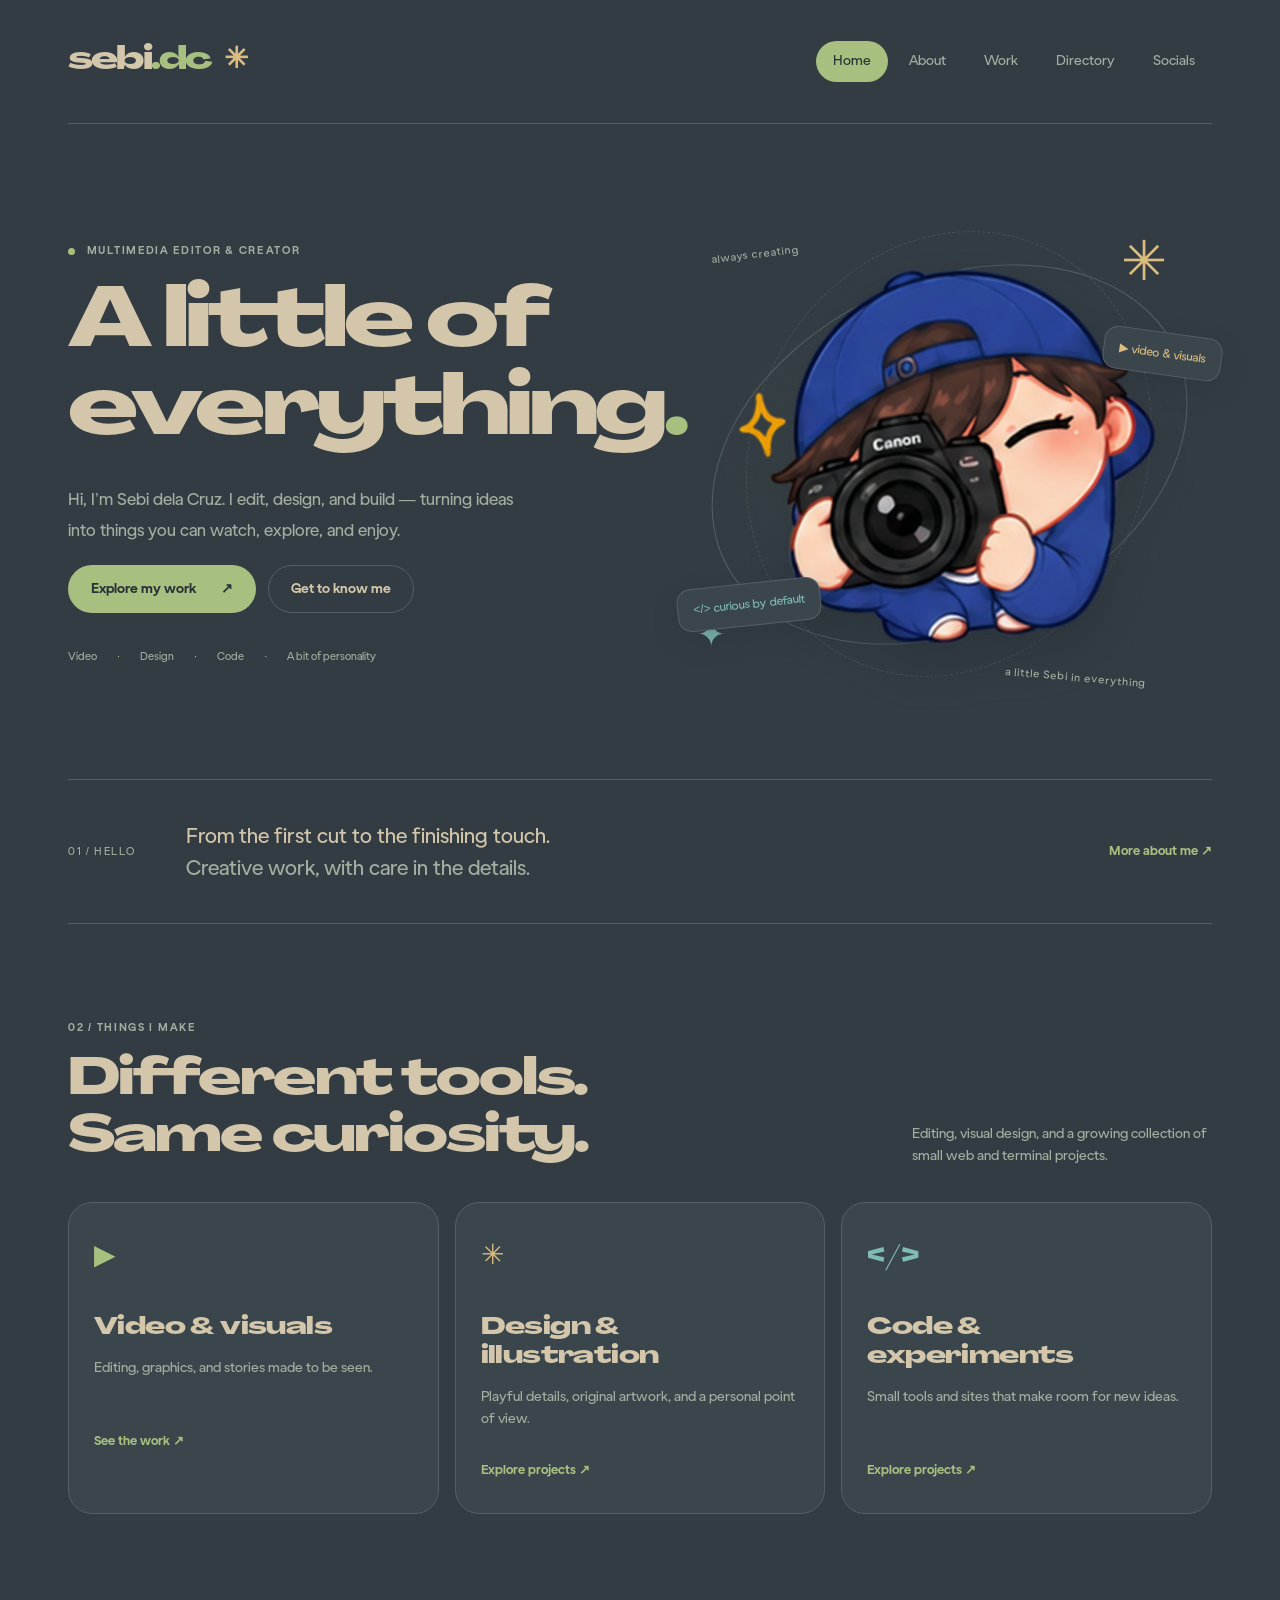
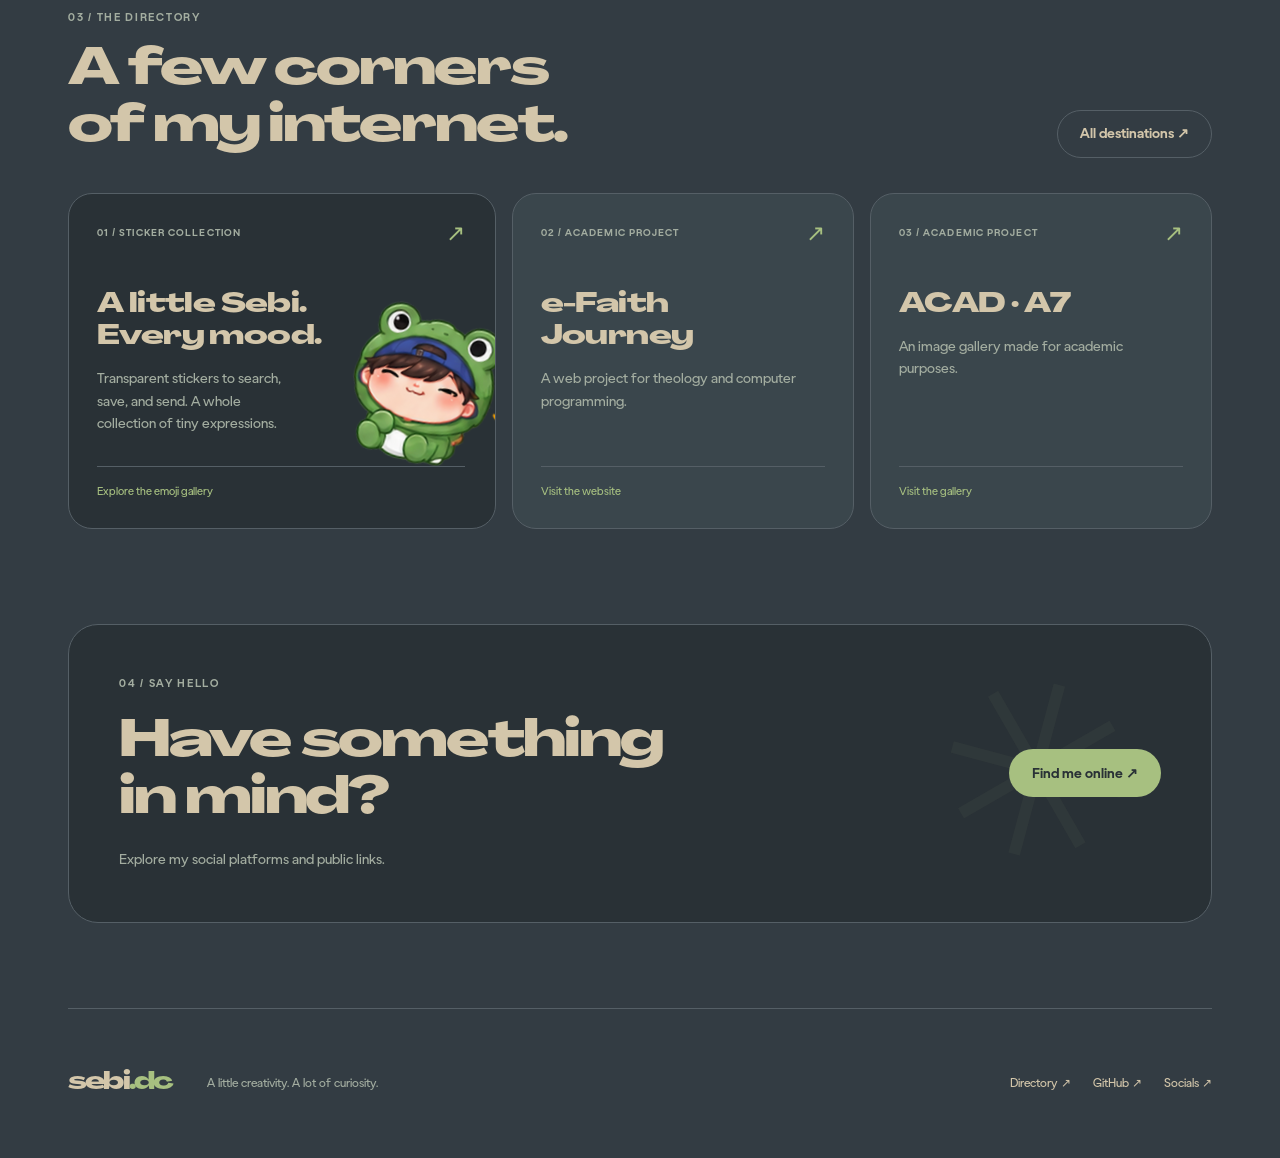
==== commit 7e3cb165: "Redesign portfolio in Everforest with project directory and editable socials" ====
--- a/index.html
+++ b/index.html
@@ -1,456 +1,5 @@
-<!doctype html>
-<!-- Made in Framer · framer.com ✨ -->
-<!-- Published Sep 1, 2026, 7:04 AM UTC -->
-<html lang="en-US">
-<head>
-	<meta charset="utf-8">
-	<meta name="viewport" content="width=device-width">
-	<meta name="generator" content="Framer 6ae8a13">
-	<title>sebi's portfolio</title>
-    <meta name="description" content="Personal Portfolio of Sebi Dela Cruz, 2026.">
-    <meta name="framer-search-index" content="https://framerusercontent.com/sites/7iROMifQNrq9TDd2rUsm93/searchIndex-FjFR74r71MbT.json">
-    <meta name="framer-search-index-fallback" content="https://framerusercontent.com/sites/7iROMifQNrq9TDd2rUsm93/searchIndex-B75x3yfcERTN.json">
-    <meta name="framer-html-plugin" content="disable">
-    <link href="./framerusercontent.com/images/QF9g1N2ccYhtk1KCzGMhyEFZ50.png" rel="icon" media="(prefers-color-scheme: light)">
-    <link href="./framerusercontent.com/images/QF9g1N2ccYhtk1KCzGMhyEFZ50.png" rel="icon" media="(prefers-color-scheme: dark)">
-    <link rel="apple-touch-icon" href="./framerusercontent.com/images/QF9g1N2ccYhtk1KCzGMhyEFZ50.png">
-    <!-- Open Graph -->
-    <meta property="og:type" content="website">
-    <meta property="og:title" content="sebi's portfolio">
-    <meta property="og:description" content="Personal Portfolio of Sebi Dela Cruz, 2026.">
-    <!-- X -->
-    <meta name="twitter:card" content="summary_large_image">
-    <meta name="twitter:title" content="sebi's portfolio">
-    <meta name="twitter:description" content="Personal Portfolio of Sebi Dela Cruz, 2026.">
-	
-	
-	<script>try{if(localStorage.getItem("__framer_force_showing_editorbar_since")){const n=document.createElement("link");n.rel="modulepreload";n.href="";document.head.appendChild(n)}}catch(e){}</script>
-	<link rel="canonical" href="index.html"><meta property="og:url" content="https://sebidc.framer.wiki/"><!-- Start of headStart -->
-    
-    <!-- End of headStart -->
-	
-	<style data-framer-font-css>/* cyrillic-ext */
-@font-face {
-  font-family: 'Caveat';
-  font-style: normal;
-  font-weight: 400;
-  src: url(./fonts.gstatic.com/s/caveat/v23/Wnz6HAc5bAfYB2Q7azYYmg8.woff2) format('woff2');
-  unicode-range: U+0460-052F, U+1C80-1C8A, U+20B4, U+2DE0-2DFF, U+A640-A69F, U+FE2E-FE2F;
-}
-/* cyrillic */
-@font-face {
-  font-family: 'Caveat';
-  font-style: normal;
-  font-weight: 400;
-  src: url(./fonts.gstatic.com/s/caveat/v23/Wnz6HAc5bAfYB2Q7YjYYmg8.woff2) format('woff2');
-  unicode-range: U+0301, U+0400-045F, U+0490-0491, U+04B0-04B1, U+2116;
-}
-/* latin-ext */
-@font-face {
-  font-family: 'Caveat';
-  font-style: normal;
-  font-weight: 400;
-  src: url(./fonts.gstatic.com/s/caveat/v23/Wnz6HAc5bAfYB2Q7aDYYmg8.woff2) format('woff2');
-  unicode-range: U+0100-02BA, U+02BD-02C5, U+02C7-02CC, U+02CE-02D7, U+02DD-02FF, U+0304, U+0308, U+0329, U+1D00-1DBF, U+1E00-1E9F, U+1EF2-1EFF, U+2020, U+20A0-20AB, U+20AD-20C0, U+2113, U+2C60-2C7F, U+A720-A7FF;
-}
-/* latin */
-@font-face {
-  font-family: 'Caveat';
-  font-style: normal;
-  font-weight: 400;
-  src: url(./fonts.gstatic.com/s/caveat/v23/Wnz6HAc5bAfYB2Q7ZjYY.woff2) format('woff2');
-  unicode-range: U+0000-00FF, U+0131, U+0152-0153, U+02BB-02BC, U+02C6, U+02DA, U+02DC, U+0304, U+0308, U+0329, U+2000-206F, U+20AC, U+2122, U+2191, U+2193, U+2212, U+2215, U+FEFF, U+FFFD;
-}
-/* cyrillic-ext */
-@font-face {
-  font-family: 'Caveat';
-  font-style: normal;
-  font-weight: 600;
-  src: url(./fonts.gstatic.com/s/caveat/v23/Wnz6HAc5bAfYB2Q7azYYmg8.woff2) format('woff2');
-  unicode-range: U+0460-052F, U+1C80-1C8A, U+20B4, U+2DE0-2DFF, U+A640-A69F, U+FE2E-FE2F;
-}
-/* cyrillic */
-@font-face {
-  font-family: 'Caveat';
-  font-style: normal;
-  font-weight: 600;
-  src: url(./fonts.gstatic.com/s/caveat/v23/Wnz6HAc5bAfYB2Q7YjYYmg8.woff2) format('woff2');
-  unicode-range: U+0301, U+0400-045F, U+0490-0491, U+04B0-04B1, U+2116;
-}
-/* latin-ext */
-@font-face {
-  font-family: 'Caveat';
-  font-style: normal;
-  font-weight: 600;
-  src: url(./fonts.gstatic.com/s/caveat/v23/Wnz6HAc5bAfYB2Q7aDYYmg8.woff2) format('woff2');
-  unicode-range: U+0100-02BA, U+02BD-02C5, U+02C7-02CC, U+02CE-02D7, U+02DD-02FF, U+0304, U+0308, U+0329, U+1D00-1DBF, U+1E00-1E9F, U+1EF2-1EFF, U+2020, U+20A0-20AB, U+20AD-20C0, U+2113, U+2C60-2C7F, U+A720-A7FF;
-}
-/* latin */
-@font-face {
-  font-family: 'Caveat';
-  font-style: normal;
-  font-weight: 600;
-  src: url(./fonts.gstatic.com/s/caveat/v23/Wnz6HAc5bAfYB2Q7ZjYY.woff2) format('woff2');
-  unicode-range: U+0000-00FF, U+0131, U+0152-0153, U+02BB-02BC, U+02C6, U+02DA, U+02DC, U+0304, U+0308, U+0329, U+2000-206F, U+20AC, U+2122, U+2191, U+2193, U+2212, U+2215, U+FEFF, U+FFFD;
-}
-/* cyrillic-ext */
-@font-face {
-  font-family: 'Caveat';
-  font-style: normal;
-  font-weight: 700;
-  src: url(./fonts.gstatic.com/s/caveat/v23/Wnz6HAc5bAfYB2Q7azYYmg8.woff2) format('woff2');
-  unicode-range: U+0460-052F, U+1C80-1C8A, U+20B4, U+2DE0-2DFF, U+A640-A69F, U+FE2E-FE2F;
-}
-/* cyrillic */
-@font-face {
-  font-family: 'Caveat';
-  font-style: normal;
-  font-weight: 700;
-  src: url(./fonts.gstatic.com/s/caveat/v23/Wnz6HAc5bAfYB2Q7YjYYmg8.woff2) format('woff2');
-  unicode-range: U+0301, U+0400-045F, U+0490-0491, U+04B0-04B1, U+2116;
-}
-/* latin-ext */
-@font-face {
-  font-family: 'Caveat';
-  font-style: normal;
-  font-weight: 700;
-  src: url(./fonts.gstatic.com/s/caveat/v23/Wnz6HAc5bAfYB2Q7aDYYmg8.woff2) format('woff2');
-  unicode-range: U+0100-02BA, U+02BD-02C5, U+02C7-02CC, U+02CE-02D7, U+02DD-02FF, U+0304, U+0308, U+0329, U+1D00-1DBF, U+1E00-1E9F, U+1EF2-1EFF, U+2020, U+20A0-20AB, U+20AD-20C0, U+2113, U+2C60-2C7F, U+A720-A7FF;
-}
-/* latin */
-@font-face {
-  font-family: 'Caveat';
-  font-style: normal;
-  font-weight: 700;
-  src: url(./fonts.gstatic.com/s/caveat/v23/Wnz6HAc5bAfYB2Q7ZjYY.woff2) format('woff2');
-  unicode-range: U+0000-00FF, U+0131, U+0152-0153, U+02BB-02BC, U+02C6, U+02DA, U+02DC, U+0304, U+0308, U+0329, U+2000-206F, U+20AC, U+2122, U+2191, U+2193, U+2212, U+2215, U+FEFF, U+FFFD;
-}
-
-@font-face { font-family: "Agrandir Grand Light"; src: url("./framerusercontent.com/assets/EZ75BTZ7l2Kfzu5tim8olLLc.woff2"); font-display: swap; font-style: normal; font-weight: 300 }
-@font-face { font-family: "Agrandir Grand Heavy"; src: url("./framerusercontent.com/assets/TjZO3F2bzr85ciuOBFc9nmB4o.woff2"); font-display: swap; font-style: normal; font-weight: 800 }
-@font-face { font-family: "SF Pro Display Medium"; src: url("./framerusercontent.com/assets/jQmE2O9ZjEjIPjgu4S03O6VaQ.woff2"); font-display: swap; font-style: normal; font-weight: 500 }
-@font-face { font-family: "SF Pro Display Bold"; src: url("./framerusercontent.com/assets/AZx8j8rd6LbEgru18RkdOYyGXg.woff2"); font-display: swap; font-style: normal; font-weight: 700 }
-@font-face { font-family: "SF Pro Display Regular"; src: url("./framerusercontent.com/assets/txHzspBl0z82ZgEXmUgKIXwpqS4.woff2"); font-display: swap; font-style: normal; font-weight: 400 }
-@font-face { font-family: "SF Pro Display Semibold"; src: url("./framerusercontent.com/assets/z4CYnVhmdV5wNy8NzxkRu7qYCoY.woff2"); font-display: swap; font-style: normal; font-weight: 600 }
-@font-face { font-family: "SF Pro Display Black"; src: url("./framerusercontent.com/assets/ypGe1GDlvzkNAi1M2pzjokWcwhs.woff2"); font-style: normal; font-weight: 900 }
-@font-face { font-family: "SF Pro Display Black Italic"; src: url("./framerusercontent.com/assets/fcsFNFsr64wCDQdybreZBdr3Co.woff2"); font-style: italic; font-weight: 900 }
-@font-face { font-family: "SF Pro Display Heavy"; src: url("./framerusercontent.com/assets/Gogn8gqEMV3hQYr7JC4zQ1lRmqs.otf"); font-display: swap; font-style: normal; font-weight: 800 }
-@font-face { font-family: "SF Pro Display Bold Italic"; src: url("./framerusercontent.com/assets/hJNqEAxwBVtYt9dpHUSHb2KoJak.otf"); font-display: swap; font-style: italic; font-weight: 700 }
-@font-face { font-family: "SF Pro Display Regular Italic"; src: url("./framerusercontent.com/assets/ViUsKegJHxVZ1VLzcwvwWRyqYRQ.otf"); font-display: swap; font-style: italic; font-weight: 400 }
-@font-face { font-family: "Inter"; src: url("./framerusercontent.com/assets/5vvr9Vy74if2I6bQbJvbw7SY1pQ.woff2"); font-display: swap; font-style: normal; font-weight: 400; unicode-range: U+0460-052F, U+1C80-1C88, U+20B4, U+2DE0-2DFF, U+A640-A69F, U+FE2E-FE2F }
-@font-face { font-family: "Inter"; src: url("./framerusercontent.com/assets/EOr0mi4hNtlgWNn9if640EZzXCo.woff2"); font-display: swap; font-style: normal; font-weight: 400; unicode-range: U+0301, U+0400-045F, U+0490-0491, U+04B0-04B1, U+2116 }
-@font-face { font-family: "Inter"; src: url("./framerusercontent.com/assets/Y9k9QrlZAqio88Klkmbd8VoMQc.woff2"); font-display: swap; font-style: normal; font-weight: 400; unicode-range: U+1F00-1FFF }
-@font-face { font-family: "Inter"; src: url("./framerusercontent.com/assets/OYrD2tBIBPvoJXiIHnLoOXnY9M.woff2"); font-display: swap; font-style: normal; font-weight: 400; unicode-range: U+0370-03FF }
-@font-face { font-family: "Inter"; src: url("./framerusercontent.com/assets/JeYwfuaPfZHQhEG8U5gtPDZ7WQ.woff2"); font-display: swap; font-style: normal; font-weight: 400; unicode-range: U+0100-024F, U+0259, U+1E00-1EFF, U+2020, U+20A0-20AB, U+20AD-20CF, U+2113, U+2C60-2C7F, U+A720-A7FF }
-@font-face { font-family: "Inter"; src: url("./framerusercontent.com/assets/GrgcKwrN6d3Uz8EwcLHZxwEfC4.woff2"); font-display: swap; font-style: normal; font-weight: 400; unicode-range: U+0000-00FF, U+0131, U+0152-0153, U+02BB-02BC, U+02C6, U+02DA, U+02DC, U+2000-206F, U+2070, U+2074-207E, U+2080-208E, U+20AC, U+2122, U+2191, U+2193, U+2212, U+2215, U+FEFF, U+FFFD }
-@font-face { font-family: "Inter"; src: url("./framerusercontent.com/assets/b6Y37FthZeALduNqHicBT6FutY.woff2"); font-display: swap; font-style: normal; font-weight: 400; unicode-range: U+0102-0103, U+0110-0111, U+0128-0129, U+0168-0169, U+01A0-01A1, U+01AF-01B0, U+1EA0-1EF9, U+20AB }
-@font-face { font-family: "Inter"; src: url("./framerusercontent.com/assets/CfMzU8w2e7tHgF4T4rATMPuWosA.woff2"); font-display: swap; font-style: italic; font-weight: 400; unicode-range: U+0460-052F, U+1C80-1C88, U+20B4, U+2DE0-2DFF, U+A640-A69F, U+FE2E-FE2F }
-@font-face { font-family: "Inter"; src: url("./framerusercontent.com/assets/867QObYax8ANsfX4TGEVU9YiCM.woff2"); font-display: swap; font-style: italic; font-weight: 400; unicode-range: U+0301, U+0400-045F, U+0490-0491, U+04B0-04B1, U+2116 }
-@font-face { font-family: "Inter"; src: url("./framerusercontent.com/assets/Oyn2ZbENFdnW7mt2Lzjk1h9Zb9k.woff2"); font-display: swap; font-style: italic; font-weight: 400; unicode-range: U+1F00-1FFF }
-@font-face { font-family: "Inter"; src: url("./framerusercontent.com/assets/cdAe8hgZ1cMyLu9g005pAW3xMo.woff2"); font-display: swap; font-style: italic; font-weight: 400; unicode-range: U+0370-03FF }
-@font-face { font-family: "Inter"; src: url("./framerusercontent.com/assets/DOfvtmE1UplCq161m6Hj8CSQYg.woff2"); font-display: swap; font-style: italic; font-weight: 400; unicode-range: U+0100-024F, U+0259, U+1E00-1EFF, U+2020, U+20A0-20AB, U+20AD-20CF, U+2113, U+2C60-2C7F, U+A720-A7FF }
-@font-face { font-family: "Inter"; src: url("./framerusercontent.com/assets/pKRFNWFoZl77qYCAIp84lN1h944.woff2"); font-display: swap; font-style: italic; font-weight: 400; unicode-range: U+0000-00FF, U+0131, U+0152-0153, U+02BB-02BC, U+02C6, U+02DA, U+02DC, U+2000-206F, U+2070, U+2074-207E, U+2080-208E, U+20AC, U+2122, U+2191, U+2193, U+2212, U+2215, U+FEFF, U+FFFD }
-@font-face { font-family: "Inter"; src: url("./framerusercontent.com/assets/tKtBcDnBMevsEEJKdNGhhkLzYo.woff2"); font-display: swap; font-style: italic; font-weight: 400; unicode-range: U+0102-0103, U+0110-0111, U+0128-0129, U+0168-0169, U+01A0-01A1, U+01AF-01B0, U+1EA0-1EF9, U+20AB }
-@font-face { font-family: "Inter"; src: url("./framerusercontent.com/assets/NXxvFRoY5LDh3yCm7MEP2jqYk.woff2"); font-style: normal; font-weight: 100; unicode-range: U+0460-052F, U+1C80-1C88, U+20B4, U+2DE0-2DFF, U+A640-A69F, U+FE2E-FE2F }
-@font-face { font-family: "Inter"; src: url("./framerusercontent.com/assets/5CcgcVyoWSqO1THBiISd6oCog.woff2"); font-style: normal; font-weight: 100; unicode-range: U+0301, U+0400-045F, U+0490-0491, U+04B0-04B1, U+2116 }
-@font-face { font-family: "Inter"; src: url("./framerusercontent.com/assets/MF544SVCvk3yNpLIz3pwDXFZPKM.woff2"); font-style: normal; font-weight: 100; unicode-range: U+1F00-1FFF }
-@font-face { font-family: "Inter"; src: url("./framerusercontent.com/assets/TNtxudDBkAm2RXdtU3rvTBwoM.woff2"); font-style: normal; font-weight: 100; unicode-range: U+0370-03FF }
-@font-face { font-family: "Inter"; src: url("./framerusercontent.com/assets/fIabp4VN5z7iJ3lNOz9qfNeQHc.woff2"); font-style: normal; font-weight: 100; unicode-range: U+0100-024F, U+0259, U+1E00-1EFF, U+2020, U+20A0-20AB, U+20AD-20CF, U+2113, U+2C60-2C7F, U+A720-A7FF }
-@font-face { font-family: "Inter"; src: url("./framerusercontent.com/assets/8kSLqTnVCEtjx0nu8PxTD4Nh5UU.woff2"); font-style: normal; font-weight: 100; unicode-range: U+0000-00FF, U+0131, U+0152-0153, U+02BB-02BC, U+02C6, U+02DA, U+02DC, U+2000-206F, U+2070, U+2074-207E, U+2080-208E, U+20AC, U+2122, U+2191, U+2193, U+2212, U+2215, U+FEFF, U+FFFD }
-@font-face { font-family: "Inter"; src: url("./framerusercontent.com/assets/9iRSYClnXA0RMygyIn6yjjWXJw.woff2"); font-style: normal; font-weight: 100; unicode-range: U+0102-0103, U+0110-0111, U+0128-0129, U+0168-0169, U+01A0-01A1, U+01AF-01B0, U+1EA0-1EF9, U+20AB }
-@font-face { font-family: "Inter"; src: url("./framerusercontent.com/assets/MVhJhYeDWxeyqT939zMNyw9p8.woff2"); font-style: normal; font-weight: 200; unicode-range: U+0460-052F, U+1C80-1C88, U+20B4, U+2DE0-2DFF, U+A640-A69F, U+FE2E-FE2F }
-@font-face { font-family: "Inter"; src: url("./framerusercontent.com/assets/WXQXYfAQJIi2pCJACAfWWXfIDqI.woff2"); font-style: normal; font-weight: 200; unicode-range: U+0301, U+0400-045F, U+0490-0491, U+04B0-04B1, U+2116 }
-@font-face { font-family: "Inter"; src: url("./framerusercontent.com/assets/RJeJJARdrtNUtic58kOz7hIgBuE.woff2"); font-style: normal; font-weight: 200; unicode-range: U+1F00-1FFF }
-@font-face { font-family: "Inter"; src: url("./framerusercontent.com/assets/4hBRAuM02i3fsxYDzyNvt5Az2so.woff2"); font-style: normal; font-weight: 200; unicode-range: U+0370-03FF }
-@font-face { font-family: "Inter"; src: url("./framerusercontent.com/assets/fz1JbBffNGgK7BNUI1mmbFBlgA8.woff2"); font-style: normal; font-weight: 200; unicode-range: U+0100-024F, U+0259, U+1E00-1EFF, U+2020, U+20A0-20AB, U+20AD-20CF, U+2113, U+2C60-2C7F, U+A720-A7FF }
-@font-face { font-family: "Inter"; src: url("./framerusercontent.com/assets/Z4sGWU2OKBoXPWulb5P25vULA.woff2"); font-style: normal; font-weight: 200; unicode-range: U+0000-00FF, U+0131, U+0152-0153, U+02BB-02BC, U+02C6, U+02DA, U+02DC, U+2000-206F, U+2070, U+2074-207E, U+2080-208E, U+20AC, U+2122, U+2191, U+2193, U+2212, U+2215, U+FEFF, U+FFFD }
-@font-face { font-family: "Inter"; src: url("./framerusercontent.com/assets/eIZyQwIlHYR0mnMSneEDMtqBPgw.woff2"); font-style: normal; font-weight: 200; unicode-range: U+0102-0103, U+0110-0111, U+0128-0129, U+0168-0169, U+01A0-01A1, U+01AF-01B0, U+1EA0-1EF9, U+20AB }
-@font-face { font-family: "Inter"; src: url("./framerusercontent.com/assets/BkDpl4ghaqvMi1btKFyG2tdbec.woff2"); font-display: swap; font-style: normal; font-weight: 300; unicode-range: U+0460-052F, U+1C80-1C88, U+20B4, U+2DE0-2DFF, U+A640-A69F, U+FE2E-FE2F }
-@font-face { font-family: "Inter"; src: url("./framerusercontent.com/assets/zAMK70AQRFSShJgUiaR5IiIhgzk.woff2"); font-display: swap; font-style: normal; font-weight: 300; unicode-range: U+0301, U+0400-045F, U+0490-0491, U+04B0-04B1, U+2116 }
-@font-face { font-family: "Inter"; src: url("./framerusercontent.com/assets/IETjvc5qzUaRoaruDpPSwCUM8.woff2"); font-display: swap; font-style: normal; font-weight: 300; unicode-range: U+1F00-1FFF }
-@font-face { font-family: "Inter"; src: url("./framerusercontent.com/assets/oLCoaT3ioA0fHdJnWR9W6k7NY.woff2"); font-display: swap; font-style: normal; font-weight: 300; unicode-range: U+0370-03FF }
-@font-face { font-family: "Inter"; src: url("./framerusercontent.com/assets/Sj0PCHQSBjFmEp6NBWg6FNaKc.woff2"); font-display: swap; font-style: normal; font-weight: 300; unicode-range: U+0100-024F, U+0259, U+1E00-1EFF, U+2020, U+20A0-20AB, U+20AD-20CF, U+2113, U+2C60-2C7F, U+A720-A7FF }
-@font-face { font-family: "Inter"; src: url("./framerusercontent.com/assets/aqiiD4LUKkKzXdjGL5UzHq8bo5w.woff2"); font-display: swap; font-style: normal; font-weight: 300; unicode-range: U+0000-00FF, U+0131, U+0152-0153, U+02BB-02BC, U+02C6, U+02DA, U+02DC, U+2000-206F, U+2070, U+2074-207E, U+2080-208E, U+20AC, U+2122, U+2191, U+2193, U+2212, U+2215, U+FEFF, U+FFFD }
-@font-face { font-family: "Inter"; src: url("./framerusercontent.com/assets/H4TfENUY1rh8R9UaSD6vngjJP3M.woff2"); font-display: swap; font-style: normal; font-weight: 300; unicode-range: U+0102-0103, U+0110-0111, U+0128-0129, U+0168-0169, U+01A0-01A1, U+01AF-01B0, U+1EA0-1EF9, U+20AB }
-@font-face { font-family: "Inter"; src: url("./framerusercontent.com/assets/5A3Ce6C9YYmCjpQx9M4inSaKU.woff2"); font-display: swap; font-style: normal; font-weight: 500; unicode-range: U+0460-052F, U+1C80-1C88, U+20B4, U+2DE0-2DFF, U+A640-A69F, U+FE2E-FE2F }
-@font-face { font-family: "Inter"; src: url("./framerusercontent.com/assets/Qx95Xyt0Ka3SGhinnbXIGpEIyP4.woff2"); font-display: swap; font-style: normal; font-weight: 500; unicode-range: U+0301, U+0400-045F, U+0490-0491, U+04B0-04B1, U+2116 }
-@font-face { font-family: "Inter"; src: url("./framerusercontent.com/assets/6mJuEAguuIuMog10gGvH5d3cl8.woff2"); font-display: swap; font-style: normal; font-weight: 500; unicode-range: U+1F00-1FFF }
-@font-face { font-family: "Inter"; src: url("./framerusercontent.com/assets/xYYWaj7wCU5zSQH0eXvSaS19wo.woff2"); font-display: swap; font-style: normal; font-weight: 500; unicode-range: U+0370-03FF }
-@font-face { font-family: "Inter"; src: url("./framerusercontent.com/assets/otTaNuNpVK4RbdlT7zDDdKvQBA.woff2"); font-display: swap; font-style: normal; font-weight: 500; unicode-range: U+0100-024F, U+0259, U+1E00-1EFF, U+2020, U+20A0-20AB, U+20AD-20CF, U+2113, U+2C60-2C7F, U+A720-A7FF }
-@font-face { font-family: "Inter"; src: url("./framerusercontent.com/assets/UjlFhCnUjxhNfep4oYBPqnEssyo.woff2"); font-display: swap; font-style: normal; font-weight: 500; unicode-range: U+0000-00FF, U+0131, U+0152-0153, U+02BB-02BC, U+02C6, U+02DA, U+02DC, U+2000-206F, U+2070, U+2074-207E, U+2080-208E, U+20AC, U+2122, U+2191, U+2193, U+2212, U+2215, U+FEFF, U+FFFD }
-@font-face { font-family: "Inter"; src: url("./framerusercontent.com/assets/DolVirEGb34pEXEp8t8FQBSK4.woff2"); font-display: swap; font-style: normal; font-weight: 500; unicode-range: U+0102-0103, U+0110-0111, U+0128-0129, U+0168-0169, U+01A0-01A1, U+01AF-01B0, U+1EA0-1EF9, U+20AB }
-@font-face { font-family: "Inter"; src: url("./framerusercontent.com/assets/hyOgCu0Xnghbimh0pE8QTvtt2AU.woff2"); font-display: swap; font-style: normal; font-weight: 600; unicode-range: U+0460-052F, U+1C80-1C88, U+20B4, U+2DE0-2DFF, U+A640-A69F, U+FE2E-FE2F }
-@font-face { font-family: "Inter"; src: url("./framerusercontent.com/assets/NeGmSOXrPBfEFIy5YZeHq17LEDA.woff2"); font-display: swap; font-style: normal; font-weight: 600; unicode-range: U+0301, U+0400-045F, U+0490-0491, U+04B0-04B1, U+2116 }
-@font-face { font-family: "Inter"; src: url("./framerusercontent.com/assets/oYaAX5himiTPYuN8vLWnqBbfD2s.woff2"); font-display: swap; font-style: normal; font-weight: 600; unicode-range: U+1F00-1FFF }
-@font-face { font-family: "Inter"; src: url("./framerusercontent.com/assets/lEJLP4R0yuCaMCjSXYHtJw72M.woff2"); font-display: swap; font-style: normal; font-weight: 600; unicode-range: U+0370-03FF }
-@font-face { font-family: "Inter"; src: url("./framerusercontent.com/assets/cRJyLNuTJR5jbyKzGi33wU9cqIQ.woff2"); font-display: swap; font-style: normal; font-weight: 600; unicode-range: U+0100-024F, U+0259, U+1E00-1EFF, U+2020, U+20A0-20AB, U+20AD-20CF, U+2113, U+2C60-2C7F, U+A720-A7FF }
-@font-face { font-family: "Inter"; src: url("./framerusercontent.com/assets/yDtI2UI8XcEg1W2je9XPN3Noo.woff2"); font-display: swap; font-style: normal; font-weight: 600; unicode-range: U+0000-00FF, U+0131, U+0152-0153, U+02BB-02BC, U+02C6, U+02DA, U+02DC, U+2000-206F, U+2070, U+2074-207E, U+2080-208E, U+20AC, U+2122, U+2191, U+2193, U+2212, U+2215, U+FEFF, U+FFFD }
-@font-face { font-family: "Inter"; src: url("./framerusercontent.com/assets/A0Wcc7NgXMjUuFdquHDrIZpzZw0.woff2"); font-display: swap; font-style: normal; font-weight: 600; unicode-range: U+0102-0103, U+0110-0111, U+0128-0129, U+0168-0169, U+01A0-01A1, U+01AF-01B0, U+1EA0-1EF9, U+20AB }
-@font-face { font-family: "Inter"; src: url("./framerusercontent.com/assets/DpPBYI0sL4fYLgAkX8KXOPVt7c.woff2"); font-display: swap; font-style: normal; font-weight: 700; unicode-range: U+0460-052F, U+1C80-1C88, U+20B4, U+2DE0-2DFF, U+A640-A69F, U+FE2E-FE2F }
-@font-face { font-family: "Inter"; src: url("./framerusercontent.com/assets/4RAEQdEOrcnDkhHiiCbJOw92Lk.woff2"); font-display: swap; font-style: normal; font-weight: 700; unicode-range: U+0301, U+0400-045F, U+0490-0491, U+04B0-04B1, U+2116 }
-@font-face { font-family: "Inter"; src: url("./framerusercontent.com/assets/1K3W8DizY3v4emK8Mb08YHxTbs.woff2"); font-display: swap; font-style: normal; font-weight: 700; unicode-range: U+1F00-1FFF }
-@font-face { font-family: "Inter"; src: url("./framerusercontent.com/assets/tUSCtfYVM1I1IchuyCwz9gDdQ.woff2"); font-display: swap; font-style: normal; font-weight: 700; unicode-range: U+0370-03FF }
-@font-face { font-family: "Inter"; src: url("./framerusercontent.com/assets/VgYFWiwsAC5OYxAycRXXvhze58.woff2"); font-display: swap; font-style: normal; font-weight: 700; unicode-range: U+0100-024F, U+0259, U+1E00-1EFF, U+2020, U+20A0-20AB, U+20AD-20CF, U+2113, U+2C60-2C7F, U+A720-A7FF }
-@font-face { font-family: "Inter"; src: url("./framerusercontent.com/assets/syRNPWzAMIrcJ3wIlPIP43KjQs.woff2"); font-display: swap; font-style: normal; font-weight: 700; unicode-range: U+0000-00FF, U+0131, U+0152-0153, U+02BB-02BC, U+02C6, U+02DA, U+02DC, U+2000-206F, U+2070, U+2074-207E, U+2080-208E, U+20AC, U+2122, U+2191, U+2193, U+2212, U+2215, U+FEFF, U+FFFD }
-@font-face { font-family: "Inter"; src: url("./framerusercontent.com/assets/GIryZETIX4IFypco5pYZONKhJIo.woff2"); font-display: swap; font-style: normal; font-weight: 700; unicode-range: U+0102-0103, U+0110-0111, U+0128-0129, U+0168-0169, U+01A0-01A1, U+01AF-01B0, U+1EA0-1EF9, U+20AB }
-@font-face { font-family: "Inter"; src: url("./framerusercontent.com/assets/PONfPc6h4EPYwJliXQBmjVx7QxI.woff2"); font-display: swap; font-style: normal; font-weight: 800; unicode-range: U+0460-052F, U+1C80-1C88, U+20B4, U+2DE0-2DFF, U+A640-A69F, U+FE2E-FE2F }
-@font-face { font-family: "Inter"; src: url("./framerusercontent.com/assets/zsnJN7Z1wdzUvepJniD3rbvJIyU.woff2"); font-display: swap; font-style: normal; font-weight: 800; unicode-range: U+0301, U+0400-045F, U+0490-0491, U+04B0-04B1, U+2116 }
-@font-face { font-family: "Inter"; src: url("./framerusercontent.com/assets/UrzZBOy7RyJEWAZGduzOeHiHuY.woff2"); font-display: swap; font-style: normal; font-weight: 800; unicode-range: U+1F00-1FFF }
-@font-face { font-family: "Inter"; src: url("./framerusercontent.com/assets/996sR9SfSDuYELz8oHhDOcErkY.woff2"); font-display: swap; font-style: normal; font-weight: 800; unicode-range: U+0370-03FF }
-@font-face { font-family: "Inter"; src: url("./framerusercontent.com/assets/ftN1HpyPVJEoEb4q36SOrNdLXU.woff2"); font-display: swap; font-style: normal; font-weight: 800; unicode-range: U+0100-024F, U+0259, U+1E00-1EFF, U+2020, U+20A0-20AB, U+20AD-20CF, U+2113, U+2C60-2C7F, U+A720-A7FF }
-@font-face { font-family: "Inter"; src: url("./framerusercontent.com/assets/Mput0MSwESKlJ6TMz9MPDXhgrk.woff2"); font-display: swap; font-style: normal; font-weight: 800; unicode-range: U+0000-00FF, U+0131, U+0152-0153, U+02BB-02BC, U+02C6, U+02DA, U+02DC, U+2000-206F, U+2070, U+2074-207E, U+2080-208E, U+20AC, U+2122, U+2191, U+2193, U+2212, U+2215, U+FEFF, U+FFFD }
-@font-face { font-family: "Inter"; src: url("./framerusercontent.com/assets/JAur4lGGSGRGyrFi59JSIKqVgU.woff2"); font-display: swap; font-style: normal; font-weight: 800; unicode-range: U+0102-0103, U+0110-0111, U+0128-0129, U+0168-0169, U+01A0-01A1, U+01AF-01B0, U+1EA0-1EF9, U+20AB }
-@font-face { font-family: "Inter"; src: url("./framerusercontent.com/assets/mkY5Sgyq51ik0AMrSBwhm9DJg.woff2"); font-style: normal; font-weight: 900; unicode-range: U+0460-052F, U+1C80-1C88, U+20B4, U+2DE0-2DFF, U+A640-A69F, U+FE2E-FE2F }
-@font-face { font-family: "Inter"; src: url("./framerusercontent.com/assets/X5hj6qzcHUYv7h1390c8Rhm6550.woff2"); font-style: normal; font-weight: 900; unicode-range: U+0301, U+0400-045F, U+0490-0491, U+04B0-04B1, U+2116 }
-@font-face { font-family: "Inter"; src: url("./framerusercontent.com/assets/gQhNpS3tN86g8RcVKYUUaKt2oMQ.woff2"); font-style: normal; font-weight: 900; unicode-range: U+1F00-1FFF }
-@font-face { font-family: "Inter"; src: url("./framerusercontent.com/assets/cugnVhSraaRyANCaUtI5FV17wk.woff2"); font-style: normal; font-weight: 900; unicode-range: U+0370-03FF }
-@font-face { font-family: "Inter"; src: url("./framerusercontent.com/assets/5HcVoGak8k5agFJSaKa4floXVu0.woff2"); font-style: normal; font-weight: 900; unicode-range: U+0100-024F, U+0259, U+1E00-1EFF, U+2020, U+20A0-20AB, U+20AD-20CF, U+2113, U+2C60-2C7F, U+A720-A7FF }
-@font-face { font-family: "Inter"; src: url("./framerusercontent.com/assets/rZ5DdENNqIdFTIyQQiP5isO7M.woff2"); font-style: normal; font-weight: 900; unicode-range: U+0000-00FF, U+0131, U+0152-0153, U+02BB-02BC, U+02C6, U+02DA, U+02DC, U+2000-206F, U+2070, U+2074-207E, U+2080-208E, U+20AC, U+2122, U+2191, U+2193, U+2212, U+2215, U+FEFF, U+FFFD }
-@font-face { font-family: "Inter"; src: url("./framerusercontent.com/assets/P2Bw01CtL0b9wqygO0sSVogWbo.woff2"); font-style: normal; font-weight: 900; unicode-range: U+0102-0103, U+0110-0111, U+0128-0129, U+0168-0169, U+01A0-01A1, U+01AF-01B0, U+1EA0-1EF9, U+20AB }
-@font-face { font-family: "Inter"; src: url("./framerusercontent.com/assets/YJsHMqeEm0oDHuxRTVCwg5eZuo.woff2"); font-style: italic; font-weight: 100; unicode-range: U+0460-052F, U+1C80-1C88, U+20B4, U+2DE0-2DFF, U+A640-A69F, U+FE2E-FE2F }
-@font-face { font-family: "Inter"; src: url("./framerusercontent.com/assets/oJJMyJlDykMObEyb5VexHSxd24.woff2"); font-style: italic; font-weight: 100; unicode-range: U+0301, U+0400-045F, U+0490-0491, U+04B0-04B1, U+2116 }
-@font-face { font-family: "Inter"; src: url("./framerusercontent.com/assets/IpeaX0WzLaonj68howNZg4SJJaY.woff2"); font-style: italic; font-weight: 100; unicode-range: U+1F00-1FFF }
-@font-face { font-family: "Inter"; src: url("./framerusercontent.com/assets/KCj1bV3vDXY5OLHttTeRYcu9J8.woff2"); font-style: italic; font-weight: 100; unicode-range: U+0370-03FF }
-@font-face { font-family: "Inter"; src: url("./framerusercontent.com/assets/biaVHhOprxbHaR3dIP7Z8cYurHg.woff2"); font-style: italic; font-weight: 100; unicode-range: U+0100-024F, U+0259, U+1E00-1EFF, U+2020, U+20A0-20AB, U+20AD-20CF, U+2113, U+2C60-2C7F, U+A720-A7FF }
-@font-face { font-family: "Inter"; src: url("./framerusercontent.com/assets/3on0VNjjmogkq1f9ziKFcrY72MI.woff2"); font-style: italic; font-weight: 100; unicode-range: U+0000-00FF, U+0131, U+0152-0153, U+02BB-02BC, U+02C6, U+02DA, U+02DC, U+2000-206F, U+2070, U+2074-207E, U+2080-208E, U+20AC, U+2122, U+2191, U+2193, U+2212, U+2215, U+FEFF, U+FFFD }
-@font-face { font-family: "Inter"; src: url("./framerusercontent.com/assets/gNa011yWpVpNFgUhhSlDX8nUiPQ.woff2"); font-style: italic; font-weight: 100; unicode-range: U+0102-0103, U+0110-0111, U+0128-0129, U+0168-0169, U+01A0-01A1, U+01AF-01B0, U+1EA0-1EF9, U+20AB }
-@font-face { font-family: "Inter"; src: url("./framerusercontent.com/assets/vpq17U0WM26sBGHgq9jnrUmUf8.woff2"); font-style: italic; font-weight: 200; unicode-range: U+0460-052F, U+1C80-1C88, U+20B4, U+2DE0-2DFF, U+A640-A69F, U+FE2E-FE2F }
-@font-face { font-family: "Inter"; src: url("./framerusercontent.com/assets/bNYh7lNMEpOegeRYAtyGel1WqBE.woff2"); font-style: italic; font-weight: 200; unicode-range: U+0301, U+0400-045F, U+0490-0491, U+04B0-04B1, U+2116 }
-@font-face { font-family: "Inter"; src: url("./framerusercontent.com/assets/FBzcXZYmdulcZC0z278U6o0cw.woff2"); font-style: italic; font-weight: 200; unicode-range: U+1F00-1FFF }
-@font-face { font-family: "Inter"; src: url("./framerusercontent.com/assets/ua60IRqWK94xCrq0SC639Hbsdjg.woff2"); font-style: italic; font-weight: 200; unicode-range: U+0370-03FF }
-@font-face { font-family: "Inter"; src: url("./framerusercontent.com/assets/Pd8gNPn2dSCh4FyjWFw9PJysoQ.woff2"); font-style: italic; font-weight: 200; unicode-range: U+0100-024F, U+0259, U+1E00-1EFF, U+2020, U+20A0-20AB, U+20AD-20CF, U+2113, U+2C60-2C7F, U+A720-A7FF }
-@font-face { font-family: "Inter"; src: url("./framerusercontent.com/assets/6OdIurwS6YHsVW2i5fR5CKn0gg.woff2"); font-style: italic; font-weight: 200; unicode-range: U+0000-00FF, U+0131, U+0152-0153, U+02BB-02BC, U+02C6, U+02DA, U+02DC, U+2000-206F, U+2070, U+2074-207E, U+2080-208E, U+20AC, U+2122, U+2191, U+2193, U+2212, U+2215, U+FEFF, U+FFFD }
-@font-face { font-family: "Inter"; src: url("./framerusercontent.com/assets/DtVQjTG8OGGKnwKYrMHRZVCyo.woff2"); font-style: italic; font-weight: 200; unicode-range: U+0102-0103, U+0110-0111, U+0128-0129, U+0168-0169, U+01A0-01A1, U+01AF-01B0, U+1EA0-1EF9, U+20AB }
-@font-face { font-family: "Inter"; src: url("./framerusercontent.com/assets/YYB6GZmCWnZq3RWZOghuZIOxQY.woff2"); font-display: swap; font-style: italic; font-weight: 300; unicode-range: U+0460-052F, U+1C80-1C88, U+20B4, U+2DE0-2DFF, U+A640-A69F, U+FE2E-FE2F }
-@font-face { font-family: "Inter"; src: url("./framerusercontent.com/assets/miJTzODdiyIr3tRo9KEoqXXk2PM.woff2"); font-display: swap; font-style: italic; font-weight: 300; unicode-range: U+0301, U+0400-045F, U+0490-0491, U+04B0-04B1, U+2116 }
-@font-face { font-family: "Inter"; src: url("./framerusercontent.com/assets/6ZMhcggRFfEfbf7lncCpaUbA.woff2"); font-display: swap; font-style: italic; font-weight: 300; unicode-range: U+1F00-1FFF }
-@font-face { font-family: "Inter"; src: url("./framerusercontent.com/assets/8sCN6PGUr4I8q5hC5twAXfcwqV0.woff2"); font-display: swap; font-style: italic; font-weight: 300; unicode-range: U+0370-03FF }
-@font-face { font-family: "Inter"; src: url("./framerusercontent.com/assets/aUYDUTztS7anQw5JuwCncXeLOBY.woff2"); font-display: swap; font-style: italic; font-weight: 300; unicode-range: U+0100-024F, U+0259, U+1E00-1EFF, U+2020, U+20A0-20AB, U+20AD-20CF, U+2113, U+2C60-2C7F, U+A720-A7FF }
-@font-face { font-family: "Inter"; src: url("./framerusercontent.com/assets/8mwKwShtYEXIZ5diRBT74yn9jdQ.woff2"); font-display: swap; font-style: italic; font-weight: 300; unicode-range: U+0000-00FF, U+0131, U+0152-0153, U+02BB-02BC, U+02C6, U+02DA, U+02DC, U+2000-206F, U+2070, U+2074-207E, U+2080-208E, U+20AC, U+2122, U+2191, U+2193, U+2212, U+2215, U+FEFF, U+FFFD }
-@font-face { font-family: "Inter"; src: url("./framerusercontent.com/assets/yDiPvYxioBHsicnYxpPW35WQmx8.woff2"); font-display: swap; font-style: italic; font-weight: 300; unicode-range: U+0102-0103, U+0110-0111, U+0128-0129, U+0168-0169, U+01A0-01A1, U+01AF-01B0, U+1EA0-1EF9, U+20AB }
-@font-face { font-family: "Inter"; src: url("./framerusercontent.com/assets/khkJkwSL66WFg8SX6Wa726c.woff2"); font-display: swap; font-style: italic; font-weight: 500; unicode-range: U+0460-052F, U+1C80-1C88, U+20B4, U+2DE0-2DFF, U+A640-A69F, U+FE2E-FE2F }
-@font-face { font-family: "Inter"; src: url("./framerusercontent.com/assets/0E7IMbDzcGABpBwwqNEt60wU0w.woff2"); font-display: swap; font-style: italic; font-weight: 500; unicode-range: U+0301, U+0400-045F, U+0490-0491, U+04B0-04B1, U+2116 }
-@font-face { font-family: "Inter"; src: url("./framerusercontent.com/assets/NTJ0nQgIF0gcDelS14zQ9NR9Q.woff2"); font-display: swap; font-style: italic; font-weight: 500; unicode-range: U+1F00-1FFF }
-@font-face { font-family: "Inter"; src: url("./framerusercontent.com/assets/QrcNhgEPfRl0LS8qz5Ln8olanl8.woff2"); font-display: swap; font-style: italic; font-weight: 500; unicode-range: U+0370-03FF }
-@font-face { font-family: "Inter"; src: url("./framerusercontent.com/assets/JEXmejW8mXOYMtt0hyRg811kHac.woff2"); font-display: swap; font-style: italic; font-weight: 500; unicode-range: U+0100-024F, U+0259, U+1E00-1EFF, U+2020, U+20A0-20AB, U+20AD-20CF, U+2113, U+2C60-2C7F, U+A720-A7FF }
-@font-face { font-family: "Inter"; src: url("./framerusercontent.com/assets/Bo5CNzBv77CafbxOtKIkpw9egw.woff2"); font-display: swap; font-style: italic; font-weight: 500; unicode-range: U+0000-00FF, U+0131, U+0152-0153, U+02BB-02BC, U+02C6, U+02DA, U+02DC, U+2000-206F, U+2070, U+2074-207E, U+2080-208E, U+20AC, U+2122, U+2191, U+2193, U+2212, U+2215, U+FEFF, U+FFFD }
-@font-face { font-family: "Inter"; src: url("./framerusercontent.com/assets/uy9s0iWuxiNnVt8EpTI3gzohpwo.woff2"); font-display: swap; font-style: italic; font-weight: 500; unicode-range: U+0102-0103, U+0110-0111, U+0128-0129, U+0168-0169, U+01A0-01A1, U+01AF-01B0, U+1EA0-1EF9, U+20AB }
-@font-face { font-family: "Inter"; src: url("./framerusercontent.com/assets/vxBnBhH8768IFAXAb4Qf6wQHKs.woff2"); font-display: swap; font-style: italic; font-weight: 600; unicode-range: U+0460-052F, U+1C80-1C88, U+20B4, U+2DE0-2DFF, U+A640-A69F, U+FE2E-FE2F }
-@font-face { font-family: "Inter"; src: url("./framerusercontent.com/assets/zSsEuoJdh8mcFVk976C05ZfQr8.woff2"); font-display: swap; font-style: italic; font-weight: 600; unicode-range: U+0301, U+0400-045F, U+0490-0491, U+04B0-04B1, U+2116 }
-@font-face { font-family: "Inter"; src: url("./framerusercontent.com/assets/b8ezwLrN7h2AUoPEENcsTMVJ0.woff2"); font-display: swap; font-style: italic; font-weight: 600; unicode-range: U+1F00-1FFF }
-@font-face { font-family: "Inter"; src: url("./framerusercontent.com/assets/mvNEIBLyHbscgHtwfsByjXUz3XY.woff2"); font-display: swap; font-style: italic; font-weight: 600; unicode-range: U+0370-03FF }
-@font-face { font-family: "Inter"; src: url("./framerusercontent.com/assets/6FI2EneKzM3qBy5foOZXey7coCA.woff2"); font-display: swap; font-style: italic; font-weight: 600; unicode-range: U+0100-024F, U+0259, U+1E00-1EFF, U+2020, U+20A0-20AB, U+20AD-20CF, U+2113, U+2C60-2C7F, U+A720-A7FF }
-@font-face { font-family: "Inter"; src: url("./framerusercontent.com/assets/fuyXZpVvOjq8NesCOfgirHCWyg.woff2"); font-display: swap; font-style: italic; font-weight: 600; unicode-range: U+0000-00FF, U+0131, U+0152-0153, U+02BB-02BC, U+02C6, U+02DA, U+02DC, U+2000-206F, U+2070, U+2074-207E, U+2080-208E, U+20AC, U+2122, U+2191, U+2193, U+2212, U+2215, U+FEFF, U+FFFD }
-@font-face { font-family: "Inter"; src: url("./framerusercontent.com/assets/NHHeAKJVP0ZWHk5YZnQQChIsBM.woff2"); font-display: swap; font-style: italic; font-weight: 600; unicode-range: U+0102-0103, U+0110-0111, U+0128-0129, U+0168-0169, U+01A0-01A1, U+01AF-01B0, U+1EA0-1EF9, U+20AB }
-@font-face { font-family: "Inter"; src: url("./framerusercontent.com/assets/H89BbHkbHDzlxZzxi8uPzTsp90.woff2"); font-display: swap; font-style: italic; font-weight: 700; unicode-range: U+0460-052F, U+1C80-1C88, U+20B4, U+2DE0-2DFF, U+A640-A69F, U+FE2E-FE2F }
-@font-face { font-family: "Inter"; src: url("./framerusercontent.com/assets/u6gJwDuwB143kpNK1T1MDKDWkMc.woff2"); font-display: swap; font-style: italic; font-weight: 700; unicode-range: U+0301, U+0400-045F, U+0490-0491, U+04B0-04B1, U+2116 }
-@font-face { font-family: "Inter"; src: url("./framerusercontent.com/assets/43sJ6MfOPh1LCJt46OvyDuSbA6o.woff2"); font-display: swap; font-style: italic; font-weight: 700; unicode-range: U+1F00-1FFF }
-@font-face { font-family: "Inter"; src: url("./framerusercontent.com/assets/wccHG0r4gBDAIRhfHiOlq6oEkqw.woff2"); font-display: swap; font-style: italic; font-weight: 700; unicode-range: U+0370-03FF }
-@font-face { font-family: "Inter"; src: url("./framerusercontent.com/assets/WZ367JPwf9bRW6LdTHN8rXgSjw.woff2"); font-display: swap; font-style: italic; font-weight: 700; unicode-range: U+0100-024F, U+0259, U+1E00-1EFF, U+2020, U+20A0-20AB, U+20AD-20CF, U+2113, U+2C60-2C7F, U+A720-A7FF }
-@font-face { font-family: "Inter"; src: url("./framerusercontent.com/assets/ia3uin3hQWqDrVloC1zEtYHWw.woff2"); font-display: swap; font-style: italic; font-weight: 700; unicode-range: U+0000-00FF, U+0131, U+0152-0153, U+02BB-02BC, U+02C6, U+02DA, U+02DC, U+2000-206F, U+2070, U+2074-207E, U+2080-208E, U+20AC, U+2122, U+2191, U+2193, U+2212, U+2215, U+FEFF, U+FFFD }
-@font-face { font-family: "Inter"; src: url("./framerusercontent.com/assets/2A4Xx7CngadFGlVV4xrO06OBHY.woff2"); font-display: swap; font-style: italic; font-weight: 700; unicode-range: U+0102-0103, U+0110-0111, U+0128-0129, U+0168-0169, U+01A0-01A1, U+01AF-01B0, U+1EA0-1EF9, U+20AB }
-@font-face { font-family: "Inter"; src: url("./framerusercontent.com/assets/if4nAQEfO1l3iBiurvlUSTaMA.woff2"); font-display: swap; font-style: italic; font-weight: 800; unicode-range: U+0460-052F, U+1C80-1C88, U+20B4, U+2DE0-2DFF, U+A640-A69F, U+FE2E-FE2F }
-@font-face { font-family: "Inter"; src: url("./framerusercontent.com/assets/GdJ7SQjcmkU1sz7lk5lMpKUlKY.woff2"); font-display: swap; font-style: italic; font-weight: 800; unicode-range: U+0301, U+0400-045F, U+0490-0491, U+04B0-04B1, U+2116 }
-@font-face { font-family: "Inter"; src: url("./framerusercontent.com/assets/sOA6LVskcCqlqggyjIZe0Zh39UQ.woff2"); font-display: swap; font-style: italic; font-weight: 800; unicode-range: U+1F00-1FFF }
-@font-face { font-family: "Inter"; src: url("./framerusercontent.com/assets/zUCSsMbWBcHOQoATrhsPVigkc.woff2"); font-display: swap; font-style: italic; font-weight: 800; unicode-range: U+0370-03FF }
-@font-face { font-family: "Inter"; src: url("./framerusercontent.com/assets/6eYp9yIAUvPZY7o0yfI4e2OP6g.woff2"); font-display: swap; font-style: italic; font-weight: 800; unicode-range: U+0100-024F, U+0259, U+1E00-1EFF, U+2020, U+20A0-20AB, U+20AD-20CF, U+2113, U+2C60-2C7F, U+A720-A7FF }
-@font-face { font-family: "Inter"; src: url("./framerusercontent.com/assets/8AYN209PzikkmqPEbOGJlpgu6M.woff2"); font-display: swap; font-style: italic; font-weight: 800; unicode-range: U+0000-00FF, U+0131, U+0152-0153, U+02BB-02BC, U+02C6, U+02DA, U+02DC, U+2000-206F, U+2070, U+2074-207E, U+2080-208E, U+20AC, U+2122, U+2191, U+2193, U+2212, U+2215, U+FEFF, U+FFFD }
-@font-face { font-family: "Inter"; src: url("./framerusercontent.com/assets/L9nHaKi7ULzGWchEehsfwttxOwM.woff2"); font-display: swap; font-style: italic; font-weight: 800; unicode-range: U+0102-0103, U+0110-0111, U+0128-0129, U+0168-0169, U+01A0-01A1, U+01AF-01B0, U+1EA0-1EF9, U+20AB }
-@font-face { font-family: "Inter"; src: url("./framerusercontent.com/assets/05KsVHGDmqXSBXM4yRZ65P8i0s.woff2"); font-style: italic; font-weight: 900; unicode-range: U+0460-052F, U+1C80-1C88, U+20B4, U+2DE0-2DFF, U+A640-A69F, U+FE2E-FE2F }
-@font-face { font-family: "Inter"; src: url("./framerusercontent.com/assets/ky8ovPukK4dJ1Pxq74qGhOqCYI.woff2"); font-style: italic; font-weight: 900; unicode-range: U+0301, U+0400-045F, U+0490-0491, U+04B0-04B1, U+2116 }
-@font-face { font-family: "Inter"; src: url("./framerusercontent.com/assets/vvNSqIj42qeQ2bvCRBIWKHscrc.woff2"); font-style: italic; font-weight: 900; unicode-range: U+1F00-1FFF }
-@font-face { font-family: "Inter"; src: url("./framerusercontent.com/assets/3ZmXbBKToJifDV9gwcifVd1tEY.woff2"); font-style: italic; font-weight: 900; unicode-range: U+0370-03FF }
-@font-face { font-family: "Inter"; src: url("./framerusercontent.com/assets/FNfhX3dt4ChuLJq2PwdlxHO7PU.woff2"); font-style: italic; font-weight: 900; unicode-range: U+0100-024F, U+0259, U+1E00-1EFF, U+2020, U+20A0-20AB, U+20AD-20CF, U+2113, U+2C60-2C7F, U+A720-A7FF }
-@font-face { font-family: "Inter"; src: url("./framerusercontent.com/assets/gcnfba68tfm7qAyrWRCf9r34jg.woff2"); font-style: italic; font-weight: 900; unicode-range: U+0000-00FF, U+0131, U+0152-0153, U+02BB-02BC, U+02C6, U+02DA, U+02DC, U+2000-206F, U+2070, U+2074-207E, U+2080-208E, U+20AC, U+2122, U+2191, U+2193, U+2212, U+2215, U+FEFF, U+FFFD }
-@font-face { font-family: "Inter"; src: url("./framerusercontent.com/assets/efTfQcBJ53kM2pB1hezSZ3RDUFs.woff2"); font-style: italic; font-weight: 900; unicode-range: U+0102-0103, U+0110-0111, U+0128-0129, U+0168-0169, U+01A0-01A1, U+01AF-01B0, U+1EA0-1EF9, U+20AB }
-@font-face { font-family: "Inter Variable"; src: url("./framerusercontent.com/assets/mYcqTSergLb16PdbJJQMl9ebYm4.woff2"); font-display: swap; font-style: normal; font-weight: 400; unicode-range: U+0460-052F, U+1C80-1C88, U+20B4, U+2DE0-2DFF, U+A640-A69F, U+FE2E-FE2F }
-@font-face { font-family: "Inter Variable"; src: url("./framerusercontent.com/assets/ZRl8AlxwsX1m7xS1eJCiSPbztg.woff2"); font-display: swap; font-style: normal; font-weight: 400; unicode-range: U+0301, U+0400-045F, U+0490-0491, U+04B0-04B1, U+2116 }
-@font-face { font-family: "Inter Variable"; src: url("./framerusercontent.com/assets/nhSQpBRqFmXNUBY2p5SENQ8NplQ.woff2"); font-display: swap; font-style: normal; font-weight: 400; unicode-range: U+1F00-1FFF }
-@font-face { font-family: "Inter Variable"; src: url("./framerusercontent.com/assets/DYHjxG0qXjopUuruoacfl5SA.woff2"); font-display: swap; font-style: normal; font-weight: 400; unicode-range: U+0370-03FF }
-@font-face { font-family: "Inter Variable"; src: url("./framerusercontent.com/assets/s7NH6sl7w4NU984r5hcmo1tPSYo.woff2"); font-display: swap; font-style: normal; font-weight: 400; unicode-range: U+0100-024F, U+0259, U+1E00-1EFF, U+2020, U+20A0-20AB, U+20AD-20CF, U+2113, U+2C60-2C7F, U+A720-A7FF }
-@font-face { font-family: "Inter Variable"; src: url("./framerusercontent.com/assets/7lw0VWkeXrGYJT05oB3DsFy8BaY.woff2"); font-display: swap; font-style: normal; font-weight: 400; unicode-range: U+0000-00FF, U+0131, U+0152-0153, U+02BB-02BC, U+02C6, U+02DA, U+02DC, U+2000-206F, U+2070, U+2074-207E, U+2080-208E, U+20AC, U+2122, U+2191, U+2193, U+2212, U+2215, U+FEFF, U+FFFD }
-@font-face { font-family: "Inter Variable"; src: url("./framerusercontent.com/assets/wx5nfqEgOXnxuFaxB0Mn9OhmcZA.woff2"); font-display: swap; font-style: normal; font-weight: 400; unicode-range: U+0102-0103, U+0110-0111, U+0128-0129, U+0168-0169, U+01A0-01A1, U+01AF-01B0, U+1EA0-1EF9, U+20AB }
-@font-face { font-family: "Inter Variable"; src: url("./framerusercontent.com/assets/FMAZXZOvzvP9daUF2pk7jeNQE.woff2"); font-display: swap; font-style: italic; font-weight: 400; unicode-range: U+0460-052F, U+1C80-1C88, U+20B4, U+2DE0-2DFF, U+A640-A69F, U+FE2E-FE2F }
-@font-face { font-family: "Inter Variable"; src: url("./framerusercontent.com/assets/XRXDXcGEcHEhj5vRoCcaNzLUII.woff2"); font-display: swap; font-style: italic; font-weight: 400; unicode-range: U+0301, U+0400-045F, U+0490-0491, U+04B0-04B1, U+2116 }
-@font-face { font-family: "Inter Variable"; src: url("./framerusercontent.com/assets/WL8JiibS9vHU7Cb3NGaJKioRjQ.woff2"); font-display: swap; font-style: italic; font-weight: 400; unicode-range: U+1F00-1FFF }
-@font-face { font-family: "Inter Variable"; src: url("./framerusercontent.com/assets/LfqxQLLXCFxnUuZS8fkv9AT0uI.woff2"); font-display: swap; font-style: italic; font-weight: 400; unicode-range: U+0370-03FF }
-@font-face { font-family: "Inter Variable"; src: url("./framerusercontent.com/assets/3IqofWpyruZr7Qc3kaedPmw7o.woff2"); font-display: swap; font-style: italic; font-weight: 400; unicode-range: U+0100-024F, U+0259, U+1E00-1EFF, U+2020, U+20A0-20AB, U+20AD-20CF, U+2113, U+2C60-2C7F, U+A720-A7FF }
-@font-face { font-family: "Inter Variable"; src: url("./framerusercontent.com/assets/N9O1YBTY0ROZrE0GiMsoMSyPbQ.woff2"); font-display: swap; font-style: italic; font-weight: 400; unicode-range: U+0000-00FF, U+0131, U+0152-0153, U+02BB-02BC, U+02C6, U+02DA, U+02DC, U+2000-206F, U+2070, U+2074-207E, U+2080-208E, U+20AC, U+2122, U+2191, U+2193, U+2212, U+2215, U+FEFF, U+FFFD }
-@font-face { font-family: "Inter Variable"; src: url("./framerusercontent.com/assets/Qpek1Wzh1dJ3f8j88Vebg4yC92w.woff2"); font-display: swap; font-style: italic; font-weight: 400; unicode-range: U+0102-0103, U+0110-0111, U+0128-0129, U+0168-0169, U+01A0-01A1, U+01AF-01B0, U+1EA0-1EF9, U+20AB }
-@font-face { font-family: "Inter Display"; src: url("./framerusercontent.com/assets/2uIBiALfCHVpWbHqRMZutfT7giU.woff2"); font-display: swap; font-style: normal; font-weight: 400; unicode-range: U+0460-052F, U+1C80-1C88, U+20B4, U+2DE0-2DFF, U+A640-A69F, U+FE2E-FE2F }
-@font-face { font-family: "Inter Display"; src: url("./framerusercontent.com/assets/Zwfz6xbVe5pmcWRJRgBDHnMkOkI.woff2"); font-display: swap; font-style: normal; font-weight: 400; unicode-range: U+0301, U+0400-045F, U+0490-0491, U+04B0-04B1, U+2116 }
-@font-face { font-family: "Inter Display"; src: url("./framerusercontent.com/assets/U9LaDDmbRhzX3sB8g8glTy5feTE.woff2"); font-display: swap; font-style: normal; font-weight: 400; unicode-range: U+1F00-1FFF }
-@font-face { font-family: "Inter Display"; src: url("./framerusercontent.com/assets/tVew2LzXJ1t7QfxP1gdTIdj2o0g.woff2"); font-display: swap; font-style: normal; font-weight: 400; unicode-range: U+0370-03FF }
-@font-face { font-family: "Inter Display"; src: url("./framerusercontent.com/assets/DF7bjCRmStYPqSb945lAlMfCCVQ.woff2"); font-display: swap; font-style: normal; font-weight: 400; unicode-range: U+0100-024F, U+0259, U+1E00-1EFF, U+2020, U+20A0-20AB, U+20AD-20CF, U+2113, U+2C60-2C7F, U+A720-A7FF }
-@font-face { font-family: "Inter Display"; src: url("./framerusercontent.com/assets/bHYNJqzTyl2lqvmMiRRS6Y16Es.woff2"); font-display: swap; font-style: normal; font-weight: 400; unicode-range: U+0000-00FF, U+0131, U+0152-0153, U+02BB-02BC, U+02C6, U+02DA, U+02DC, U+2000-206F, U+2070, U+2074-207E, U+2080-208E, U+20AC, U+2122, U+2191, U+2193, U+2212, U+2215, U+FEFF, U+FFFD }
-@font-face { font-family: "Inter Display"; src: url("./framerusercontent.com/assets/vebZUMjGyKkYsfcY73iwWTzLNag.woff2"); font-display: swap; font-style: normal; font-weight: 400; unicode-range: U+0102-0103, U+0110-0111, U+0128-0129, U+0168-0169, U+01A0-01A1, U+01AF-01B0, U+1EA0-1EF9, U+20AB }
-@font-face { font-family: "Inter Display"; src: url("./framerusercontent.com/assets/Vu4RH4OOAYHIXg4LpXVzNVmbpY.woff2"); font-style: normal; font-weight: 100; unicode-range: U+0460-052F, U+1C80-1C88, U+20B4, U+2DE0-2DFF, U+A640-A69F, U+FE2E-FE2F }
-@font-face { font-family: "Inter Display"; src: url("./framerusercontent.com/assets/eOWZqb2nQ1SLbtYmcGBFYFSOE5U.woff2"); font-style: normal; font-weight: 100; unicode-range: U+0301, U+0400-045F, U+0490-0491, U+04B0-04B1, U+2116 }
-@font-face { font-family: "Inter Display"; src: url("./framerusercontent.com/assets/H0Z3dXk6VFBv9TPQedY7FZVVVQ.woff2"); font-style: normal; font-weight: 100; unicode-range: U+1F00-1FFF }
-@font-face { font-family: "Inter Display"; src: url("./framerusercontent.com/assets/sMud1BrfhejzYfhsGoUtjWdRb90.woff2"); font-style: normal; font-weight: 100; unicode-range: U+0370-03FF }
-@font-face { font-family: "Inter Display"; src: url("./framerusercontent.com/assets/SDel4nEmK9AyiBktaYZfYI9DrY.woff2"); font-style: normal; font-weight: 100; unicode-range: U+0100-024F, U+0259, U+1E00-1EFF, U+2020, U+20A0-20AB, U+20AD-20CF, U+2113, U+2C60-2C7F, U+A720-A7FF }
-@font-face { font-family: "Inter Display"; src: url("./framerusercontent.com/assets/GoWsxcsKZ1Hiy2Y8l40zBgNwYvo.woff2"); font-style: normal; font-weight: 100; unicode-range: U+0000-00FF, U+0131, U+0152-0153, U+02BB-02BC, U+02C6, U+02DA, U+02DC, U+2000-206F, U+2070, U+2074-207E, U+2080-208E, U+20AC, U+2122, U+2191, U+2193, U+2212, U+2215, U+FEFF, U+FFFD }
-@font-face { font-family: "Inter Display"; src: url("./framerusercontent.com/assets/iPDparXDXhfwSxmuiEXzr0b1vAU.woff2"); font-style: normal; font-weight: 100; unicode-range: U+0102-0103, U+0110-0111, U+0128-0129, U+0168-0169, U+01A0-01A1, U+01AF-01B0, U+1EA0-1EF9, U+20AB }
-@font-face { font-family: "Inter Display"; src: url("./framerusercontent.com/assets/kZK78sVb0ChIxwI4EF00ArQvpu0.woff2"); font-style: normal; font-weight: 200; unicode-range: U+0460-052F, U+1C80-1C88, U+20B4, U+2DE0-2DFF, U+A640-A69F, U+FE2E-FE2F }
-@font-face { font-family: "Inter Display"; src: url("./framerusercontent.com/assets/zLXnIInNs9VhCJZQ1B0FvHgtWDM.woff2"); font-style: normal; font-weight: 200; unicode-range: U+0301, U+0400-045F, U+0490-0491, U+04B0-04B1, U+2116 }
-@font-face { font-family: "Inter Display"; src: url("./framerusercontent.com/assets/yHa3FUh9QDCLkYGoHU44PsRbTI.woff2"); font-style: normal; font-weight: 200; unicode-range: U+1F00-1FFF }
-@font-face { font-family: "Inter Display"; src: url("./framerusercontent.com/assets/w3wwH92cnNPcZVAf63gAmGQW0k.woff2"); font-style: normal; font-weight: 200; unicode-range: U+0370-03FF }
-@font-face { font-family: "Inter Display"; src: url("./framerusercontent.com/assets/w9aHRXFhel7kScIgRMsPqEwE3AY.woff2"); font-style: normal; font-weight: 200; unicode-range: U+0100-024F, U+0259, U+1E00-1EFF, U+2020, U+20A0-20AB, U+20AD-20CF, U+2113, U+2C60-2C7F, U+A720-A7FF }
-@font-face { font-family: "Inter Display"; src: url("./framerusercontent.com/assets/t5RNiwIqoB2GvYhcdv6NPQF6kfk.woff2"); font-style: normal; font-weight: 200; unicode-range: U+0000-00FF, U+0131, U+0152-0153, U+02BB-02BC, U+02C6, U+02DA, U+02DC, U+2000-206F, U+2070, U+2074-207E, U+2080-208E, U+20AC, U+2122, U+2191, U+2193, U+2212, U+2215, U+FEFF, U+FFFD }
-@font-face { font-family: "Inter Display"; src: url("./framerusercontent.com/assets/eDNmF3DmGWYDX8NrhNZOl1SDyQ.woff2"); font-style: normal; font-weight: 200; unicode-range: U+0102-0103, U+0110-0111, U+0128-0129, U+0168-0169, U+01A0-01A1, U+01AF-01B0, U+1EA0-1EF9, U+20AB }
-@font-face { font-family: "Inter Display"; src: url("./framerusercontent.com/assets/MaMAn5Jp5gJg1z3VaLH65QwWPLc.woff2"); font-display: swap; font-style: normal; font-weight: 300; unicode-range: U+0460-052F, U+1C80-1C88, U+20B4, U+2DE0-2DFF, U+A640-A69F, U+FE2E-FE2F }
-@font-face { font-family: "Inter Display"; src: url("./framerusercontent.com/assets/fEqgEChcTaneQFxeugexHq7Bk.woff2"); font-display: swap; font-style: normal; font-weight: 300; unicode-range: U+0301, U+0400-045F, U+0490-0491, U+04B0-04B1, U+2116 }
-@font-face { font-family: "Inter Display"; src: url("./framerusercontent.com/assets/nL7d8Ph0ViwUQorApF89PoAagQI.woff2"); font-display: swap; font-style: normal; font-weight: 300; unicode-range: U+1F00-1FFF }
-@font-face { font-family: "Inter Display"; src: url("./framerusercontent.com/assets/YOHXUQlY1iC2t7qT4HeLSoBDtn4.woff2"); font-display: swap; font-style: normal; font-weight: 300; unicode-range: U+0370-03FF }
-@font-face { font-family: "Inter Display"; src: url("./framerusercontent.com/assets/TfzHIi6ZmZDuhnIFGcgM6Ipuim4.woff2"); font-display: swap; font-style: normal; font-weight: 300; unicode-range: U+0100-024F, U+0259, U+1E00-1EFF, U+2020, U+20A0-20AB, U+20AD-20CF, U+2113, U+2C60-2C7F, U+A720-A7FF }
-@font-face { font-family: "Inter Display"; src: url("./framerusercontent.com/assets/CnMzVKZxLPB68RITfNGUfLe65m4.woff2"); font-display: swap; font-style: normal; font-weight: 300; unicode-range: U+0000-00FF, U+0131, U+0152-0153, U+02BB-02BC, U+02C6, U+02DA, U+02DC, U+2000-206F, U+2070, U+2074-207E, U+2080-208E, U+20AC, U+2122, U+2191, U+2193, U+2212, U+2215, U+FEFF, U+FFFD }
-@font-face { font-family: "Inter Display"; src: url("./framerusercontent.com/assets/ub5XwqqEAMrXQz31ej6fNqbxnBc.woff2"); font-display: swap; font-style: normal; font-weight: 300; unicode-range: U+0102-0103, U+0110-0111, U+0128-0129, U+0168-0169, U+01A0-01A1, U+01AF-01B0, U+1EA0-1EF9, U+20AB }
-@font-face { font-family: "Inter Display"; src: url("./framerusercontent.com/assets/ePuN3mCjzajIHnyCdvKBFiZkyY0.woff2"); font-display: swap; font-style: normal; font-weight: 500; unicode-range: U+0460-052F, U+1C80-1C88, U+20B4, U+2DE0-2DFF, U+A640-A69F, U+FE2E-FE2F }
-@font-face { font-family: "Inter Display"; src: url("./framerusercontent.com/assets/V3j1L0o5vPFKe26Sw4HcpXCfHo.woff2"); font-display: swap; font-style: normal; font-weight: 500; unicode-range: U+0301, U+0400-045F, U+0490-0491, U+04B0-04B1, U+2116 }
-@font-face { font-family: "Inter Display"; src: url("./framerusercontent.com/assets/F3kdpd2N0cToWV5huaZjjgM.woff2"); font-display: swap; font-style: normal; font-weight: 500; unicode-range: U+1F00-1FFF }
-@font-face { font-family: "Inter Display"; src: url("./framerusercontent.com/assets/0iDmxkizU9goZoclqIqsV5rvETU.woff2"); font-display: swap; font-style: normal; font-weight: 500; unicode-range: U+0370-03FF }
-@font-face { font-family: "Inter Display"; src: url("./framerusercontent.com/assets/r0mv3NegmA0akcQsNFotG32Las.woff2"); font-display: swap; font-style: normal; font-weight: 500; unicode-range: U+0100-024F, U+0259, U+1E00-1EFF, U+2020, U+20A0-20AB, U+20AD-20CF, U+2113, U+2C60-2C7F, U+A720-A7FF }
-@font-face { font-family: "Inter Display"; src: url("./framerusercontent.com/assets/iwWTDc49ENF2tCHbqlNARXw6Ug.woff2"); font-display: swap; font-style: normal; font-weight: 500; unicode-range: U+0000-00FF, U+0131, U+0152-0153, U+02BB-02BC, U+02C6, U+02DA, U+02DC, U+2000-206F, U+2070, U+2074-207E, U+2080-208E, U+20AC, U+2122, U+2191, U+2193, U+2212, U+2215, U+FEFF, U+FFFD }
-@font-face { font-family: "Inter Display"; src: url("./framerusercontent.com/assets/Ii21jnSJkulBKsHHXKlapi7fv9w.woff2"); font-display: swap; font-style: normal; font-weight: 500; unicode-range: U+0102-0103, U+0110-0111, U+0128-0129, U+0168-0169, U+01A0-01A1, U+01AF-01B0, U+1EA0-1EF9, U+20AB }
-@font-face { font-family: "Inter Display"; src: url("./framerusercontent.com/assets/gazZKZuUEtvr9ULhdA4SprP0AZ0.woff2"); font-display: swap; font-style: normal; font-weight: 600; unicode-range: U+0460-052F, U+1C80-1C88, U+20B4, U+2DE0-2DFF, U+A640-A69F, U+FE2E-FE2F }
-@font-face { font-family: "Inter Display"; src: url("./framerusercontent.com/assets/pe8RoujoPxuTZhqoNzYqHX2MXA.woff2"); font-display: swap; font-style: normal; font-weight: 600; unicode-range: U+0301, U+0400-045F, U+0490-0491, U+04B0-04B1, U+2116 }
-@font-face { font-family: "Inter Display"; src: url("./framerusercontent.com/assets/teGhWnhH3bCqefKGsIsqFy3hK8.woff2"); font-display: swap; font-style: normal; font-weight: 600; unicode-range: U+1F00-1FFF }
-@font-face { font-family: "Inter Display"; src: url("./framerusercontent.com/assets/qQHxgTnEk6Czu1yW4xS82HQWFOk.woff2"); font-display: swap; font-style: normal; font-weight: 600; unicode-range: U+0370-03FF }
-@font-face { font-family: "Inter Display"; src: url("./framerusercontent.com/assets/MJ3N6lfN4iP5Um8rJGqLYl03tE.woff2"); font-display: swap; font-style: normal; font-weight: 600; unicode-range: U+0100-024F, U+0259, U+1E00-1EFF, U+2020, U+20A0-20AB, U+20AD-20CF, U+2113, U+2C60-2C7F, U+A720-A7FF }
-@font-face { font-family: "Inter Display"; src: url("./framerusercontent.com/assets/PfdOpgzFf7N2Uye9JX7xRKYTgSc.woff2"); font-display: swap; font-style: normal; font-weight: 600; unicode-range: U+0000-00FF, U+0131, U+0152-0153, U+02BB-02BC, U+02C6, U+02DA, U+02DC, U+2000-206F, U+2070, U+2074-207E, U+2080-208E, U+20AC, U+2122, U+2191, U+2193, U+2212, U+2215, U+FEFF, U+FFFD }
-@font-face { font-family: "Inter Display"; src: url("./framerusercontent.com/assets/0SEEmmWc3vovhaai4RlRQSWRrz0.woff2"); font-display: swap; font-style: normal; font-weight: 600; unicode-range: U+0102-0103, U+0110-0111, U+0128-0129, U+0168-0169, U+01A0-01A1, U+01AF-01B0, U+1EA0-1EF9, U+20AB }
-@font-face { font-family: "Inter Display"; src: url("./framerusercontent.com/assets/I11LrmuBDQZweplJ62KkVsklU5Y.woff2"); font-display: swap; font-style: normal; font-weight: 700; unicode-range: U+0460-052F, U+1C80-1C88, U+20B4, U+2DE0-2DFF, U+A640-A69F, U+FE2E-FE2F }
-@font-face { font-family: "Inter Display"; src: url("./framerusercontent.com/assets/UjFZPDy3qGuDktQM4q9CxhKfIa8.woff2"); font-display: swap; font-style: normal; font-weight: 700; unicode-range: U+0301, U+0400-045F, U+0490-0491, U+04B0-04B1, U+2116 }
-@font-face { font-family: "Inter Display"; src: url("./framerusercontent.com/assets/8exwVHJy2DhJ4N5prYlVMrEKmQ.woff2"); font-display: swap; font-style: normal; font-weight: 700; unicode-range: U+1F00-1FFF }
-@font-face { font-family: "Inter Display"; src: url("./framerusercontent.com/assets/UTeedEK21hO5jDxEUldzdScUqpg.woff2"); font-display: swap; font-style: normal; font-weight: 700; unicode-range: U+0370-03FF }
-@font-face { font-family: "Inter Display"; src: url("./framerusercontent.com/assets/Ig8B8nzy11hzIWEIYnkg91sofjo.woff2"); font-display: swap; font-style: normal; font-weight: 700; unicode-range: U+0100-024F, U+0259, U+1E00-1EFF, U+2020, U+20A0-20AB, U+20AD-20CF, U+2113, U+2C60-2C7F, U+A720-A7FF }
-@font-face { font-family: "Inter Display"; src: url("./framerusercontent.com/assets/qITWJ2WdG0wrgQPDb8lvnYnTXDg.woff2"); font-display: swap; font-style: normal; font-weight: 700; unicode-range: U+0000-00FF, U+0131, U+0152-0153, U+02BB-02BC, U+02C6, U+02DA, U+02DC, U+2000-206F, U+2070, U+2074-207E, U+2080-208E, U+20AC, U+2122, U+2191, U+2193, U+2212, U+2215, U+FEFF, U+FFFD }
-@font-face { font-family: "Inter Display"; src: url("./framerusercontent.com/assets/qctQFoJqJ9aIbRSIp0AhCQpFxn8.woff2"); font-display: swap; font-style: normal; font-weight: 700; unicode-range: U+0102-0103, U+0110-0111, U+0128-0129, U+0168-0169, U+01A0-01A1, U+01AF-01B0, U+1EA0-1EF9, U+20AB }
-@font-face { font-family: "Inter Display"; src: url("./framerusercontent.com/assets/RDJfWXA0aFdpD2OO2AJLBh2Z7E.woff2"); font-display: swap; font-style: normal; font-weight: 800; unicode-range: U+0460-052F, U+1C80-1C88, U+20B4, U+2DE0-2DFF, U+A640-A69F, U+FE2E-FE2F }
-@font-face { font-family: "Inter Display"; src: url("./framerusercontent.com/assets/e97VFGU1js4GGgvQCnvIiHpRf0.woff2"); font-display: swap; font-style: normal; font-weight: 800; unicode-range: U+0301, U+0400-045F, U+0490-0491, U+04B0-04B1, U+2116 }
-@font-face { font-family: "Inter Display"; src: url("./framerusercontent.com/assets/9WZaFuMg9OiQ7an8bugAJkUG04.woff2"); font-display: swap; font-style: normal; font-weight: 800; unicode-range: U+1F00-1FFF }
-@font-face { font-family: "Inter Display"; src: url("./framerusercontent.com/assets/Kc2pkIGjh9K7EmlGx2sorKHcJDw.woff2"); font-display: swap; font-style: normal; font-weight: 800; unicode-range: U+0370-03FF }
-@font-face { font-family: "Inter Display"; src: url("./framerusercontent.com/assets/pFve2DToKu0uyKsWs4NBTHpK7Vc.woff2"); font-display: swap; font-style: normal; font-weight: 800; unicode-range: U+0100-024F, U+0259, U+1E00-1EFF, U+2020, U+20A0-20AB, U+20AD-20CF, U+2113, U+2C60-2C7F, U+A720-A7FF }
-@font-face { font-family: "Inter Display"; src: url("./framerusercontent.com/assets/9Nu9BRcGkRrLnJCGqVdSUXJt2Ig.woff2"); font-display: swap; font-style: normal; font-weight: 800; unicode-range: U+0000-00FF, U+0131, U+0152-0153, U+02BB-02BC, U+02C6, U+02DA, U+02DC, U+2000-206F, U+2070, U+2074-207E, U+2080-208E, U+20AC, U+2122, U+2191, U+2193, U+2212, U+2215, U+FEFF, U+FFFD }
-@font-face { font-family: "Inter Display"; src: url("./framerusercontent.com/assets/4hhgqiTCDCCa8WhFmTB7QXODupk.woff2"); font-display: swap; font-style: normal; font-weight: 800; unicode-range: U+0102-0103, U+0110-0111, U+0128-0129, U+0168-0169, U+01A0-01A1, U+01AF-01B0, U+1EA0-1EF9, U+20AB }
-@font-face { font-family: "Inter Display"; src: url("./framerusercontent.com/assets/EZSFVoaPWKnZ6GuVk5dlS5pk.woff2"); font-style: normal; font-weight: 900; unicode-range: U+0460-052F, U+1C80-1C88, U+20B4, U+2DE0-2DFF, U+A640-A69F, U+FE2E-FE2F }
-@font-face { font-family: "Inter Display"; src: url("./framerusercontent.com/assets/TMYuLEOqLWgunxD5qCFeADEgk.woff2"); font-style: normal; font-weight: 900; unicode-range: U+0301, U+0400-045F, U+0490-0491, U+04B0-04B1, U+2116 }
-@font-face { font-family: "Inter Display"; src: url("./framerusercontent.com/assets/EL4v8OG6t2XwHSJLO1YF25DNiDw.woff2"); font-style: normal; font-weight: 900; unicode-range: U+1F00-1FFF }
-@font-face { font-family: "Inter Display"; src: url("./framerusercontent.com/assets/vSoBOmgqFUd0rVCgogjwL7jQI.woff2"); font-style: normal; font-weight: 900; unicode-range: U+0370-03FF }
-@font-face { font-family: "Inter Display"; src: url("./framerusercontent.com/assets/bIwBTbnyeAOa9wQIBagEdRDHXhE.woff2"); font-style: normal; font-weight: 900; unicode-range: U+0100-024F, U+0259, U+1E00-1EFF, U+2020, U+20A0-20AB, U+20AD-20CF, U+2113, U+2C60-2C7F, U+A720-A7FF }
-@font-face { font-family: "Inter Display"; src: url("./framerusercontent.com/assets/x8eJ5VkmPMHVhVbF0E8JYFJmwc.woff2"); font-style: normal; font-weight: 900; unicode-range: U+0000-00FF, U+0131, U+0152-0153, U+02BB-02BC, U+02C6, U+02DA, U+02DC, U+2000-206F, U+2070, U+2074-207E, U+2080-208E, U+20AC, U+2122, U+2191, U+2193, U+2212, U+2215, U+FEFF, U+FFFD }
-@font-face { font-family: "Inter Display"; src: url("./framerusercontent.com/assets/fmXYBApyDC604dR7g2aaACGvCk.woff2"); font-style: normal; font-weight: 900; unicode-range: U+0102-0103, U+0110-0111, U+0128-0129, U+0168-0169, U+01A0-01A1, U+01AF-01B0, U+1EA0-1EF9, U+20AB }
-@font-face { font-family: "Inter Display"; src: url("./framerusercontent.com/assets/fWaKVy6hRB8Z8aBaXHMiFEvPILU.woff2"); font-style: italic; font-weight: 100; unicode-range: U+0460-052F, U+1C80-1C88, U+20B4, U+2DE0-2DFF, U+A640-A69F, U+FE2E-FE2F }
-@font-face { font-family: "Inter Display"; src: url("./framerusercontent.com/assets/syX0favWwGMDkTs34aSUJp2FDg.woff2"); font-style: italic; font-weight: 100; unicode-range: U+0301, U+0400-045F, U+0490-0491, U+04B0-04B1, U+2116 }
-@font-face { font-family: "Inter Display"; src: url("./framerusercontent.com/assets/MRDnh8epalyri0qENYQVaYkjNjA.woff2"); font-style: italic; font-weight: 100; unicode-range: U+1F00-1FFF }
-@font-face { font-family: "Inter Display"; src: url("./framerusercontent.com/assets/dkR8k5Cze1rY2rQWCcFiLvNxm8M.woff2"); font-style: italic; font-weight: 100; unicode-range: U+0370-03FF }
-@font-face { font-family: "Inter Display"; src: url("./framerusercontent.com/assets/3RO0kKTqHkJmvsJcJAr5at0.woff2"); font-style: italic; font-weight: 100; unicode-range: U+0100-024F, U+0259, U+1E00-1EFF, U+2020, U+20A0-20AB, U+20AD-20CF, U+2113, U+2C60-2C7F, U+A720-A7FF }
-@font-face { font-family: "Inter Display"; src: url("./framerusercontent.com/assets/mKzAiDvphQ1qAmJcRwlQ0QOK3Dc.woff2"); font-style: italic; font-weight: 100; unicode-range: U+0000-00FF, U+0131, U+0152-0153, U+02BB-02BC, U+02C6, U+02DA, U+02DC, U+2000-206F, U+2070, U+2074-207E, U+2080-208E, U+20AC, U+2122, U+2191, U+2193, U+2212, U+2215, U+FEFF, U+FFFD }
-@font-face { font-family: "Inter Display"; src: url("./framerusercontent.com/assets/GSo3TkcX0SwmUNLnnUlsKhqgZI.woff2"); font-style: italic; font-weight: 100; unicode-range: U+0102-0103, U+0110-0111, U+0128-0129, U+0168-0169, U+01A0-01A1, U+01AF-01B0, U+1EA0-1EF9, U+20AB }
-@font-face { font-family: "Inter Display"; src: url("./framerusercontent.com/assets/7b925B3vAlG2atcrbV7LoSudp7c.woff2"); font-style: italic; font-weight: 200; unicode-range: U+0460-052F, U+1C80-1C88, U+20B4, U+2DE0-2DFF, U+A640-A69F, U+FE2E-FE2F }
-@font-face { font-family: "Inter Display"; src: url("./framerusercontent.com/assets/FuEG87bF2T2uEeI84KQYYAE9wA.woff2"); font-style: italic; font-weight: 200; unicode-range: U+0301, U+0400-045F, U+0490-0491, U+04B0-04B1, U+2116 }
-@font-face { font-family: "Inter Display"; src: url("./framerusercontent.com/assets/l72nQILmlFUAK8OXlvJB8Qybl2M.woff2"); font-style: italic; font-weight: 200; unicode-range: U+1F00-1FFF }
-@font-face { font-family: "Inter Display"; src: url("./framerusercontent.com/assets/PjAOIKsdFTryeYPWcKg4xHgWCTI.woff2"); font-style: italic; font-weight: 200; unicode-range: U+0370-03FF }
-@font-face { font-family: "Inter Display"; src: url("./framerusercontent.com/assets/5u1LyW8isA2RA3QfYvCc6TVeGSU.woff2"); font-style: italic; font-weight: 200; unicode-range: U+0100-024F, U+0259, U+1E00-1EFF, U+2020, U+20A0-20AB, U+20AD-20CF, U+2113, U+2C60-2C7F, U+A720-A7FF }
-@font-face { font-family: "Inter Display"; src: url("./framerusercontent.com/assets/OxW7bkxVYziGRnONbuXLAeuUEkQ.woff2"); font-style: italic; font-weight: 200; unicode-range: U+0000-00FF, U+0131, U+0152-0153, U+02BB-02BC, U+02C6, U+02DA, U+02DC, U+2000-206F, U+2070, U+2074-207E, U+2080-208E, U+20AC, U+2122, U+2191, U+2193, U+2212, U+2215, U+FEFF, U+FFFD }
-@font-face { font-family: "Inter Display"; src: url("./framerusercontent.com/assets/vFOa28RMJNgff4GnWLns8E8vGZw.woff2"); font-style: italic; font-weight: 200; unicode-range: U+0102-0103, U+0110-0111, U+0128-0129, U+0168-0169, U+01A0-01A1, U+01AF-01B0, U+1EA0-1EF9, U+20AB }
-@font-face { font-family: "Inter Display"; src: url("./framerusercontent.com/assets/JVGAsgKKXCCsDQ3MCrxIs5u1U.woff2"); font-display: swap; font-style: italic; font-weight: 300; unicode-range: U+0460-052F, U+1C80-1C88, U+20B4, U+2DE0-2DFF, U+A640-A69F, U+FE2E-FE2F }
-@font-face { font-family: "Inter Display"; src: url("./framerusercontent.com/assets/GeFYhvsobZhw8u0Xza2zCmC8Cw.woff2"); font-display: swap; font-style: italic; font-weight: 300; unicode-range: U+0301, U+0400-045F, U+0490-0491, U+04B0-04B1, U+2116 }
-@font-face { font-family: "Inter Display"; src: url("./framerusercontent.com/assets/8dxmIktsyEgZt0OloSu5gz6TgLI.woff2"); font-display: swap; font-style: italic; font-weight: 300; unicode-range: U+1F00-1FFF }
-@font-face { font-family: "Inter Display"; src: url("./framerusercontent.com/assets/f2kclCrwmFV8YeznrosrT3kcjE.woff2"); font-display: swap; font-style: italic; font-weight: 300; unicode-range: U+0370-03FF }
-@font-face { font-family: "Inter Display"; src: url("./framerusercontent.com/assets/HTPyW5jOpXfwIja9CrgNJUDriY4.woff2"); font-display: swap; font-style: italic; font-weight: 300; unicode-range: U+0100-024F, U+0259, U+1E00-1EFF, U+2020, U+20A0-20AB, U+20AD-20CF, U+2113, U+2C60-2C7F, U+A720-A7FF }
-@font-face { font-family: "Inter Display"; src: url("./framerusercontent.com/assets/raPlI8zqlyoXu4yBGiiecGg2dI.woff2"); font-display: swap; font-style: italic; font-weight: 300; unicode-range: U+0000-00FF, U+0131, U+0152-0153, U+02BB-02BC, U+02C6, U+02DA, U+02DC, U+2000-206F, U+2070, U+2074-207E, U+2080-208E, U+20AC, U+2122, U+2191, U+2193, U+2212, U+2215, U+FEFF, U+FFFD }
-@font-face { font-family: "Inter Display"; src: url("./framerusercontent.com/assets/xFtzow8wtMpaEQuIGgCbt25Qorg.woff2"); font-display: swap; font-style: italic; font-weight: 300; unicode-range: U+0102-0103, U+0110-0111, U+0128-0129, U+0168-0169, U+01A0-01A1, U+01AF-01B0, U+1EA0-1EF9, U+20AB }
-@font-face { font-family: "Inter Display"; src: url("./framerusercontent.com/assets/THWAFHoAcmqLMy81E8hCSdziVKA.woff2"); font-display: swap; font-style: italic; font-weight: 400; unicode-range: U+0460-052F, U+1C80-1C88, U+20B4, U+2DE0-2DFF, U+A640-A69F, U+FE2E-FE2F }
-@font-face { font-family: "Inter Display"; src: url("./framerusercontent.com/assets/sQxGYWDlRkDr0eOKqiNRl6g5rs.woff2"); font-display: swap; font-style: italic; font-weight: 400; unicode-range: U+0301, U+0400-045F, U+0490-0491, U+04B0-04B1, U+2116 }
-@font-face { font-family: "Inter Display"; src: url("./framerusercontent.com/assets/NNTAT1XAm8ZRkr824inYPkjNeL4.woff2"); font-display: swap; font-style: italic; font-weight: 400; unicode-range: U+1F00-1FFF }
-@font-face { font-family: "Inter Display"; src: url("./framerusercontent.com/assets/P2qr9PAWBt905929rHfxmneMUG0.woff2"); font-display: swap; font-style: italic; font-weight: 400; unicode-range: U+0370-03FF }
-@font-face { font-family: "Inter Display"; src: url("./framerusercontent.com/assets/2BmSa4TZZvFKAZg2DydxTbvKlTU.woff2"); font-display: swap; font-style: italic; font-weight: 400; unicode-range: U+0100-024F, U+0259, U+1E00-1EFF, U+2020, U+20A0-20AB, U+20AD-20CF, U+2113, U+2C60-2C7F, U+A720-A7FF }
-@font-face { font-family: "Inter Display"; src: url("./framerusercontent.com/assets/P0JCAnd2N1Q6qwTQohre3XmQ.woff2"); font-display: swap; font-style: italic; font-weight: 400; unicode-range: U+0000-00FF, U+0131, U+0152-0153, U+02BB-02BC, U+02C6, U+02DA, U+02DC, U+2000-206F, U+2070, U+2074-207E, U+2080-208E, U+20AC, U+2122, U+2191, U+2193, U+2212, U+2215, U+FEFF, U+FFFD }
-@font-face { font-family: "Inter Display"; src: url("./framerusercontent.com/assets/KMFW46iYsEZaUBwXbwPc9nQm71o.woff2"); font-display: swap; font-style: italic; font-weight: 400; unicode-range: U+0102-0103, U+0110-0111, U+0128-0129, U+0168-0169, U+01A0-01A1, U+01AF-01B0, U+1EA0-1EF9, U+20AB }
-@font-face { font-family: "Inter Display"; src: url("./framerusercontent.com/assets/A5P4nkYCJlLQxGxaS1lzG8PNSc.woff2"); font-display: swap; font-style: italic; font-weight: 500; unicode-range: U+0460-052F, U+1C80-1C88, U+20B4, U+2DE0-2DFF, U+A640-A69F, U+FE2E-FE2F }
-@font-face { font-family: "Inter Display"; src: url("./framerusercontent.com/assets/vuPfygr1n1zYxscvWgGI8hRf3LE.woff2"); font-display: swap; font-style: italic; font-weight: 500; unicode-range: U+0301, U+0400-045F, U+0490-0491, U+04B0-04B1, U+2116 }
-@font-face { font-family: "Inter Display"; src: url("./framerusercontent.com/assets/jplzYzqFHXreyADwk9yrkQlWQ.woff2"); font-display: swap; font-style: italic; font-weight: 500; unicode-range: U+1F00-1FFF }
-@font-face { font-family: "Inter Display"; src: url("./framerusercontent.com/assets/sSIKP2TfVPvfK7YVENPE5H87A.woff2"); font-display: swap; font-style: italic; font-weight: 500; unicode-range: U+0370-03FF }
-@font-face { font-family: "Inter Display"; src: url("./framerusercontent.com/assets/gawbeo7iEJSRZ4kcrh6YRrU8o.woff2"); font-display: swap; font-style: italic; font-weight: 500; unicode-range: U+0100-024F, U+0259, U+1E00-1EFF, U+2020, U+20A0-20AB, U+20AD-20CF, U+2113, U+2C60-2C7F, U+A720-A7FF }
-@font-face { font-family: "Inter Display"; src: url("./framerusercontent.com/assets/RkMAGv2iAm3rw7tZzs7FaZf0rM.woff2"); font-display: swap; font-style: italic; font-weight: 500; unicode-range: U+0000-00FF, U+0131, U+0152-0153, U+02BB-02BC, U+02C6, U+02DA, U+02DC, U+2000-206F, U+2070, U+2074-207E, U+2080-208E, U+20AC, U+2122, U+2191, U+2193, U+2212, U+2215, U+FEFF, U+FFFD }
-@font-face { font-family: "Inter Display"; src: url("./framerusercontent.com/assets/8E92vrr3j1gDqzepmeSbD2u0JxA.woff2"); font-display: swap; font-style: italic; font-weight: 500; unicode-range: U+0102-0103, U+0110-0111, U+0128-0129, U+0168-0169, U+01A0-01A1, U+01AF-01B0, U+1EA0-1EF9, U+20AB }
-@font-face { font-family: "Inter Display"; src: url("./framerusercontent.com/assets/KKQXBq6BF0xEmVbrTnWxh3Yw.woff2"); font-display: swap; font-style: italic; font-weight: 600; unicode-range: U+0460-052F, U+1C80-1C88, U+20B4, U+2DE0-2DFF, U+A640-A69F, U+FE2E-FE2F }
-@font-face { font-family: "Inter Display"; src: url("./framerusercontent.com/assets/ugFYeIKZEJXDxI6Kh0YQUX6EK9I.woff2"); font-display: swap; font-style: italic; font-weight: 600; unicode-range: U+0301, U+0400-045F, U+0490-0491, U+04B0-04B1, U+2116 }
-@font-face { font-family: "Inter Display"; src: url("./framerusercontent.com/assets/DgDysCLt0HkIpWMu2uN5tivgQ.woff2"); font-display: swap; font-style: italic; font-weight: 600; unicode-range: U+1F00-1FFF }
-@font-face { font-family: "Inter Display"; src: url("./framerusercontent.com/assets/2yEyxokC6poTg3Uc5E2ogfVi6WE.woff2"); font-display: swap; font-style: italic; font-weight: 600; unicode-range: U+0370-03FF }
-@font-face { font-family: "Inter Display"; src: url("./framerusercontent.com/assets/wmHLUqO4QxLaADUScavxvknnBQ.woff2"); font-display: swap; font-style: italic; font-weight: 600; unicode-range: U+0100-024F, U+0259, U+1E00-1EFF, U+2020, U+20A0-20AB, U+20AD-20CF, U+2113, U+2C60-2C7F, U+A720-A7FF }
-@font-face { font-family: "Inter Display"; src: url("./framerusercontent.com/assets/e3ySEnhUUpItjJUo5buJawUl4Y.woff2"); font-display: swap; font-style: italic; font-weight: 600; unicode-range: U+0000-00FF, U+0131, U+0152-0153, U+02BB-02BC, U+02C6, U+02DA, U+02DC, U+2000-206F, U+2070, U+2074-207E, U+2080-208E, U+20AC, U+2122, U+2191, U+2193, U+2212, U+2215, U+FEFF, U+FFFD }
-@font-face { font-family: "Inter Display"; src: url("./framerusercontent.com/assets/DuYGXsyDXsSnxlZ8qzmcA4x3JiI.woff2"); font-display: swap; font-style: italic; font-weight: 600; unicode-range: U+0102-0103, U+0110-0111, U+0128-0129, U+0168-0169, U+01A0-01A1, U+01AF-01B0, U+1EA0-1EF9, U+20AB }
-@font-face { font-family: "Inter Display"; src: url("./framerusercontent.com/assets/fXvVh2JeZlehNcEhKHpHH0frSl0.woff2"); font-display: swap; font-style: italic; font-weight: 700; unicode-range: U+0460-052F, U+1C80-1C88, U+20B4, U+2DE0-2DFF, U+A640-A69F, U+FE2E-FE2F }
-@font-face { font-family: "Inter Display"; src: url("./framerusercontent.com/assets/7pScaNeb6M7n2HF2jKemDqzCIr4.woff2"); font-display: swap; font-style: italic; font-weight: 700; unicode-range: U+0301, U+0400-045F, U+0490-0491, U+04B0-04B1, U+2116 }
-@font-face { font-family: "Inter Display"; src: url("./framerusercontent.com/assets/qS4UjQYyATcVV9rODk0Zx9KhkY8.woff2"); font-display: swap; font-style: italic; font-weight: 700; unicode-range: U+1F00-1FFF }
-@font-face { font-family: "Inter Display"; src: url("./framerusercontent.com/assets/VfD2n20yM7v0hrUEBHEyafsmMBY.woff2"); font-display: swap; font-style: italic; font-weight: 700; unicode-range: U+0370-03FF }
-@font-face { font-family: "Inter Display"; src: url("./framerusercontent.com/assets/4oIO9fB59bn3cKFWz7piCj28z9s.woff2"); font-display: swap; font-style: italic; font-weight: 700; unicode-range: U+0100-024F, U+0259, U+1E00-1EFF, U+2020, U+20A0-20AB, U+20AD-20CF, U+2113, U+2C60-2C7F, U+A720-A7FF }
-@font-face { font-family: "Inter Display"; src: url("./framerusercontent.com/assets/MzumQQZJQBC6KM1omtmwOtsogtI.woff2"); font-display: swap; font-style: italic; font-weight: 700; unicode-range: U+0000-00FF, U+0131, U+0152-0153, U+02BB-02BC, U+02C6, U+02DA, U+02DC, U+2000-206F, U+2070, U+2074-207E, U+2080-208E, U+20AC, U+2122, U+2191, U+2193, U+2212, U+2215, U+FEFF, U+FFFD }
-@font-face { font-family: "Inter Display"; src: url("./framerusercontent.com/assets/F5Lmfd3fCAu7TwiYbI4DLWw4ks.woff2"); font-display: swap; font-style: italic; font-weight: 700; unicode-range: U+0102-0103, U+0110-0111, U+0128-0129, U+0168-0169, U+01A0-01A1, U+01AF-01B0, U+1EA0-1EF9, U+20AB }
-@font-face { font-family: "Inter Display"; src: url("./framerusercontent.com/assets/toNasQAsgu8B7dP8n9xdXRzdNhU.woff2"); font-display: swap; font-style: italic; font-weight: 800; unicode-range: U+0460-052F, U+1C80-1C88, U+20B4, U+2DE0-2DFF, U+A640-A69F, U+FE2E-FE2F }
-@font-face { font-family: "Inter Display"; src: url("./framerusercontent.com/assets/xPVm3TFQkuvdIaC7nzaBBAiE5Y.woff2"); font-display: swap; font-style: italic; font-weight: 800; unicode-range: U+0301, U+0400-045F, U+0490-0491, U+04B0-04B1, U+2116 }
-@font-face { font-family: "Inter Display"; src: url("./framerusercontent.com/assets/xwWV9Y5bwNwM4PjHKFG1XmdwA.woff2"); font-display: swap; font-style: italic; font-weight: 800; unicode-range: U+1F00-1FFF }
-@font-face { font-family: "Inter Display"; src: url("./framerusercontent.com/assets/oG51mTqVfF2JDETyCzOOIQOpzY.woff2"); font-display: swap; font-style: italic; font-weight: 800; unicode-range: U+0370-03FF }
-@font-face { font-family: "Inter Display"; src: url("./framerusercontent.com/assets/1aaySnsnw0pKE2qUemKvHaM1tw.woff2"); font-display: swap; font-style: italic; font-weight: 800; unicode-range: U+0100-024F, U+0259, U+1E00-1EFF, U+2020, U+20A0-20AB, U+20AD-20CF, U+2113, U+2C60-2C7F, U+A720-A7FF }
-@font-face { font-family: "Inter Display"; src: url("./framerusercontent.com/assets/QTKFuIAPTQlFFMI0HG9beHs3Xc.woff2"); font-display: swap; font-style: italic; font-weight: 800; unicode-range: U+0000-00FF, U+0131, U+0152-0153, U+02BB-02BC, U+02C6, U+02DA, U+02DC, U+2000-206F, U+2070, U+2074-207E, U+2080-208E, U+20AC, U+2122, U+2191, U+2193, U+2212, U+2215, U+FEFF, U+FFFD }
-@font-face { font-family: "Inter Display"; src: url("./framerusercontent.com/assets/gLJVFeatQcrirAaS7jqVJIO4.woff2"); font-display: swap; font-style: italic; font-weight: 800; unicode-range: U+0102-0103, U+0110-0111, U+0128-0129, U+0168-0169, U+01A0-01A1, U+01AF-01B0, U+1EA0-1EF9, U+20AB }
-@font-face { font-family: "Inter Display"; src: url("./framerusercontent.com/assets/yHWoQPBZSEiCC3aW3JXtcoFby8o.woff2"); font-style: italic; font-weight: 900; unicode-range: U+0460-052F, U+1C80-1C88, U+20B4, U+2DE0-2DFF, U+A640-A69F, U+FE2E-FE2F }
-@font-face { font-family: "Inter Display"; src: url("./framerusercontent.com/assets/UHqhq621TbUtspKtPKPA1Ne8qY.woff2"); font-style: italic; font-weight: 900; unicode-range: U+0301, U+0400-045F, U+0490-0491, U+04B0-04B1, U+2116 }
-@font-face { font-family: "Inter Display"; src: url("./framerusercontent.com/assets/6dsy2CbviAWDcszGLlgyaLpRMk.woff2"); font-style: italic; font-weight: 900; unicode-range: U+1F00-1FFF }
-@font-face { font-family: "Inter Display"; src: url("./framerusercontent.com/assets/TQqnntSFYYGDv7XtyT3ZhfvDA.woff2"); font-style: italic; font-weight: 900; unicode-range: U+0370-03FF }
-@font-face { font-family: "Inter Display"; src: url("./framerusercontent.com/assets/nE03Xxh2GngsU8hDpg6CRGxqfoM.woff2"); font-style: italic; font-weight: 900; unicode-range: U+0100-024F, U+0259, U+1E00-1EFF, U+2020, U+20A0-20AB, U+20AD-20CF, U+2113, U+2C60-2C7F, U+A720-A7FF }
-@font-face { font-family: "Inter Display"; src: url("./framerusercontent.com/assets/U1kEiQQO1ar9PuYJyyRkclmq8o.woff2"); font-style: italic; font-weight: 900; unicode-range: U+0000-00FF, U+0131, U+0152-0153, U+02BB-02BC, U+02C6, U+02DA, U+02DC, U+2000-206F, U+2070, U+2074-207E, U+2080-208E, U+20AC, U+2122, U+2191, U+2193, U+2212, U+2215, U+FEFF, U+FFFD }
-@font-face { font-family: "Inter Display"; src: url("./framerusercontent.com/assets/dWFiPjtJpfcxAIDV8RPyuCq04.woff2"); font-style: italic; font-weight: 900; unicode-range: U+0102-0103, U+0110-0111, U+0128-0129, U+0168-0169, U+01A0-01A1, U+01AF-01B0, U+1EA0-1EF9, U+20AB }
-@font-face { font-family: "Satoshi"; src: url("./framerusercontent.com/third-party-assets/fontshare/wf/TTX2Z3BF3P6Y5BQT3IV2VNOK6FL22KUT/7QYRJOI3JIMYHGY6CH7SOIFRQLZOLNJ6/KFIAZD4RUMEZIYV6FQ3T3GP5PDBDB6JY.woff2"); font-display: swap; font-style: normal; font-weight: 400 }
-@font-face { font-family: "Plus Jakarta Sans"; src: url("./framerusercontent.com/third-party-assets/fontshare/wf/ZLH2B3SFZRQ3US4ZUYG2367OYUMTVTGK/RSOPFK2EORTGBCOBZRY42GDLXFFB4IQW/JZ35FM4UJSKC7X2PM65RH75Q5KLE552S.woff2"); font-display: swap; font-style: normal; font-weight: 600 }
-@font-face { font-family: "Plus Jakarta Sans"; src: url("./framerusercontent.com/third-party-assets/fontshare/wf/57U2OK2BISA74Z4RT4CRD5GR4O3PNVPY/K4TDAPUNBYK24HOCNW4JIOTEXSAE2BEF/GV5XODI2YD2DJA5RVTMJOSDHYESL7IYT.woff2"); font-display: swap; font-style: italic; font-weight: 700 }
-@font-face { font-family: "Gambetta"; src: url("./framerusercontent.com/third-party-assets/fontshare/wf/65DOO47KPW62HT2XE74NDRJWHMMD66TW/5PVPZKX2K4M6LDOCQUGGRQ7DLAVNXB2D/6KRVTMHEY26GBVOWXYL6F3ZLGUXE5ZD5.woff2"); font-display: swap; font-style: normal; font-weight: 600 }
-@font-face { font-family: "Plus Jakarta Sans"; src: url("./framerusercontent.com/third-party-assets/fontshare/wf/3U7D2WJULAFN5UCDE2DSKFPDTJNUSRPY/XTZGHUDFURQVBRVTOPX7XHP5YBIQJL2U/FVNNCZHGTHUOM3RCJDOO45QMBIJISVEG.woff2"); font-display: swap; font-style: normal; font-weight: 500 }
-@font-face { font-family: "Agrandir Grand Light Placeholder"; src: local("Arial"); ascent-override: 53.30%; descent-override: 17.77%; line-gap-override: 21.32%; size-adjust: 140.70% }
-@font-face { font-family: "Agrandir Grand Heavy Placeholder"; src: local("Arial"); ascent-override: 47.23%; descent-override: 15.74%; line-gap-override: 18.89%; size-adjust: 158.80% }
-@font-face { font-family: "SF Pro Display Medium Placeholder"; src: local("Arial"); ascent-override: 98.24%; descent-override: 24.89%; line-gap-override: 0.00%; size-adjust: 96.92% }
-@font-face { font-family: "SF Pro Display Bold Placeholder"; src: local("Arial"); ascent-override: 92.93%; descent-override: 23.54%; line-gap-override: 0.00%; size-adjust: 102.46% }
-@font-face { font-family: "SF Pro Display Regular Placeholder"; src: local("Arial"); ascent-override: 101.50%; descent-override: 25.71%; line-gap-override: 0.00%; size-adjust: 93.80% }
-@font-face { font-family: "SF Pro Display Semibold Placeholder"; src: local("Arial"); ascent-override: 95.89%; descent-override: 24.29%; line-gap-override: 0.00%; size-adjust: 99.29% }
-@font-face { font-family: "SF Pro Display Heavy Placeholder"; src: local("Arial"); ascent-override: 89.00%; descent-override: 22.55%; line-gap-override: 0.00%; size-adjust: 106.99% }
-@font-face { font-family: "SF Pro Display Bold Italic Placeholder"; src: local("Arial"); ascent-override: 91.47%; descent-override: 23.17%; line-gap-override: 0.00%; size-adjust: 104.09% }
-@font-face { font-family: "SF Pro Display Regular Italic Placeholder"; src: local("Arial"); ascent-override: 99.81%; descent-override: 25.29%; line-gap-override: 0.00%; size-adjust: 95.39% }
-@font-face { font-family: "Inter Placeholder"; src: local("Arial"); ascent-override: 89.79%; descent-override: 22.36%; line-gap-override: 0.00%; size-adjust: 107.89% }
-@font-face { font-family: "Inter Variable Placeholder"; src: local("Arial"); ascent-override: 89.79%; descent-override: 22.36%; line-gap-override: 0.00%; size-adjust: 107.89% }
-@font-face { font-family: "Inter Display Placeholder"; src: local("Arial"); ascent-override: 98.56%; descent-override: 24.54%; line-gap-override: 0.00%; size-adjust: 98.29% }
-@font-face { font-family: "Satoshi Placeholder"; src: local("Arial"); ascent-override: 102.23%; descent-override: 24.29%; line-gap-override: 10.12%; size-adjust: 98.80% }
-@font-face { font-family: "Plus Jakarta Sans Placeholder"; src: local("Arial"); ascent-override: 122.93%; descent-override: 34.04%; line-gap-override: 11.35%; size-adjust: 105.75% }
-@font-face { font-family: "Gambetta Placeholder"; src: local("Times New Roman"); ascent-override: 85.89%; descent-override: 26.78%; line-gap-override: 7.39%; size-adjust: 108.27% }</style>
-	<link href="https://fonts.gstatic.com" rel="preconnect" crossorigin>
-	
-	<meta name="robots" content="max-image-preview:large"><style data-framer-breakpoint-css>@media(min-width: 1200px){.hidden-72rtr7{display:none!important}}@media(min-width: 810px) and (max-width: 1199.98px){.hidden-1i6nyat{display:none!important}}@media(max-width: 809.98px){.hidden-15hurun{display:none!important}}@media(max-width: 809.98px){.hidden-1iugm5l{display:none!important}}@media(min-width: 810px) and (max-width: 1199.98px){.hidden-1nf98qt{display:none!important}}@media(min-width: 1200px){.hidden-7f48al{display:none!important}}</style><style data-framer-css-ssr-minified data-framer-components="framer-lib-cursors-host framer-bl4p1 framer-y1AHs framer-lib-combinedCSSRules framer-Sjj2G PropertyOverrides framer-I9TSr framer-rJx9s framer-Aexn7 framer-zFNcd framer-7d5B4 framer-OFhSt framer-mdzuH framer-Cigo8 framer-jE8gr framer-I4naN framer-vhj5H framer-M4Rf7 framer-eklZW framer-qxBtR framer-w41fH framer-1Z3BQ framer-3chOG framer-10GNo">html,body,#main{box-sizing:border-box;margin:0;padding:0}:root{-webkit-font-smoothing:antialiased;-moz-osx-font-smoothing:grayscale}*{box-sizing:border-box;-webkit-font-smoothing:inherit}h1,h2,h3,h4,h5,h6,p,figure{margin:0}body,input,textarea,select,button{font-family:sans-serif;font-size:12px}body{--token-78770e90-1152-40a8-adc8-5e9de987b10c:#93b259;--token-cb40be73-2590-4bd6-aa70-3700ea7444e8:#fffbef;--token-e2bcc32a-8189-4404-9fda-89bc02541251:#5c6a72;--token-b882a744-411b-401b-b9d0-85f5ebe030d2:#fff;--token-34fbcc60-89ca-47a8-a748-656c09e78582:#fff;--token-01e23b12-889d-49fd-9d53-c57843d081c0:#ffffff4d;--token-3313cd67-1f2f-43dc-934d-7c1b10b8beeb:#0000004d;--token-7ca43245-b8ee-4b0c-8f97-b2e0482b6b64:#0000000d;--token-8387852e-606a-4aca-9610-6af52ec2dee0:#fff5e6b3;--token-dea569d8-5e8d-46cc-8100-08582621218f:#3333335e;--token-37bef00e-95ef-4a4b-ae86-bc61897db07e:#2f9aa833;--token-bc910f92-614d-4c4e-96ed-8c9e9b8f7e1a:#d1d1d1;--token-71d63991-1302-4658-9c7b-d04f3497b93d:#bababa;--token-8c2a8333-98f1-48b1-a75c-4f1eefc3cdf1:#15151775;--token-4de87135-4fc6-4457-832b-7912891221f5:#bdbdbd;--token-07f16315-86b9-4a7f-a5de-9a3f683b000f:#f2f2f2;--token-526cf178-ceb1-4925-9271-2ccdb46638a4:#d9d9d9;--token-efea7eab-378b-4a25-98b3-7f26b22170c3:#292929;--token-a7f4d24a-6326-4827-afe7-b446f3651274:#242424;--token-c3c765d7-b994-40d1-be43-8397ca1f1344:#bde3ffbf;--token-3c9c1764-ea96-42d4-bb1d-4b4f995d60d7:#fff}@media (prefers-color-scheme:dark){body{--token-78770e90-1152-40a8-adc8-5e9de987b10c:#a7c080;--token-cb40be73-2590-4bd6-aa70-3700ea7444e8:#272e33;--token-e2bcc32a-8189-4404-9fda-89bc02541251:#d3c6aa;--token-b882a744-411b-401b-b9d0-85f5ebe030d2:#171717;--token-34fbcc60-89ca-47a8-a748-656c09e78582:#171717;--token-01e23b12-889d-49fd-9d53-c57843d081c0:#0000004d;--token-3313cd67-1f2f-43dc-934d-7c1b10b8beeb:#ffffff4d;--token-7ca43245-b8ee-4b0c-8f97-b2e0482b6b64:#ffffff0d;--token-8387852e-606a-4aca-9610-6af52ec2dee0:#0f0f0fb3;--token-dea569d8-5e8d-46cc-8100-08582621218f:#bdbdbd21;--token-37bef00e-95ef-4a4b-ae86-bc61897db07e:#ebebeb33;--token-bc910f92-614d-4c4e-96ed-8c9e9b8f7e1a:#474747;--token-07f16315-86b9-4a7f-a5de-9a3f683b000f:#292929;--token-526cf178-ceb1-4925-9271-2ccdb46638a4:#121212;--token-efea7eab-378b-4a25-98b3-7f26b22170c3:#000;--token-a7f4d24a-6326-4827-afe7-b446f3651274:#bddeff;--token-c3c765d7-b994-40d1-be43-8397ca1f1344:#bde3ff33;--token-3c9c1764-ea96-42d4-bb1d-4b4f995d60d7:#000}}@supports (z-index:calc(infinity)){#__framer-badge-container{--infinity:infinity}}#__framer-badge-container{pointer-events:none;width:100%;z-index:calc(var(--infinity,2147480000));justify-content:flex-end;padding:20px;display:flex;position:fixed;bottom:0}@supports (background:-webkit-named-image(i)) and (not (grid-template-rows:subgrid)){body{--framer-will-change-override:transform}}@supports (background:-webkit-named-image(i)) and (not (position-area:top right)){body{--framer-will-change-filter-override:filter}}[data-framer-component-type=Text] div div span,[data-framer-component-type=Text] a div span,[data-framer-component-type=Text] span span span,[data-framer-component-type=Text] p span span,[data-framer-component-type=Text] h1 span span,[data-framer-component-type=Text] h2 span span,[data-framer-component-type=Text] h3 span span,[data-framer-component-type=Text] h4 span span,[data-framer-component-type=Text] h5 span span,[data-framer-component-type=Text] h6 span span,[data-framer-component-type=Text] a{font-family:var(--font-family);font-style:var(--font-style);font-weight:min(calc(var(--framer-font-weight-increase,0) + var(--font-weight,400)),900);color:var(--text-color);letter-spacing:var(--letter-spacing);font-size:var(--font-size);text-transform:var(--text-transform);--text-decoration:var(--framer-text-decoration-style,solid)var(--framer-text-decoration,none)var(--framer-text-decoration-color,currentcolor)var(--framer-text-decoration-thickness,auto);--text-decoration-skip-ink:var(--framer-text-decoration-skip-ink);--text-underline-offset:var(--framer-text-decoration-offset);line-height:var(--line-height);--font-family:var(--framer-font-family);--font-style:var(--framer-font-style);--font-weight:var(--framer-font-weight);--text-color:var(--framer-text-color);--letter-spacing:var(--framer-letter-spacing);--font-size:var(--framer-font-size);--text-transform:var(--framer-text-transform);--line-height:var(--framer-line-height)}@supports not (color:color(display-p3 1 1 1)){p.framer-text,div.framer-text,h1.framer-text,h2.framer-text,h3.framer-text,h4.framer-text,h5.framer-text,h6.framer-text,li.framer-text,ol.framer-text,ul.framer-text,span.framer-text:not([data-text-fill]){color:var(--framer-blockquote-text-color-rgb,var(--framer-blockquote-text-color,var(--framer-text-color-rgb,var(--framer-text-color,#000))));-webkit-text-stroke-color:var(--framer-text-stroke-color-rgb,var(--framer-text-stroke-color,initial))}mark.framer-text{background-color:var(--framer-blockquote-text-background-color-rgb,var(--framer-blockquote-text-background-color,var(--framer-text-background-color-rgb,var(--framer-text-background-color,initial))))}}@supports not (color:color(display-p3 1 1 1)){code.framer-text,code.framer-text span.framer-text:not([data-text-fill]){color:var(--framer-blockquote-text-color-rgb,var(--framer-blockquote-text-color,var(--framer-code-text-color-rgb,var(--framer-code-text-color,var(--framer-text-color-rgb,var(--framer-text-color,#000))))))}}@supports not (color:color(display-p3 1 1 1)){a.framer-text,span.framer-text[data-nested-link]{color:var(--framer-link-text-color-rgb,var(--framer-link-text-color,var(--framer-blockquote-text-color-rgb,var(--framer-blockquote-text-color,var(--framer-text-color-rgb,var(--framer-text-color,#000))))));background-color:var(--framer-link-text-background-color-rgb,var(--framer-link-text-background-color,initial));-webkit-text-decoration-color:var(--framer-link-text-decoration-color-rgb,var(--framer-link-text-decoration-color,var(--framer-text-decoration-color-rgb,var(--framer-text-decoration-color,currentcolor))));text-decoration-color:var(--framer-link-text-decoration-color-rgb,var(--framer-link-text-decoration-color,var(--framer-text-decoration-color-rgb,var(--framer-text-decoration-color,currentcolor))))}}@supports not (color:color(display-p3 1 1 1)){code.framer-text a.framer-text,code.framer-text a.framer-text span.framer-text:not([data-text-fill]),code.framer-text span.framer-text[data-nested-link],code.framer-text span.framer-text[data-nested-link] span.framer-text:not([data-text-fill]){color:var(--framer-link-text-color-rgb,var(--framer-link-text-color,var(--framer-blockquote-text-color-rgb,var(--framer-blockquote-text-color,var(--framer-code-text-color-rgb,var(--framer-code-text-color,var(--framer-text-color-rgb,var(--framer-text-color,#000))))))))}}@supports not (color:color(display-p3 1 1 1)){a.framer-text:hover,span.framer-text[data-nested-link]:hover{color:var(--framer-link-hover-text-color-rgb,var(--framer-link-hover-text-color,var(--framer-link-text-color-rgb,var(--framer-link-text-color,var(--framer-blockquote-text-color-rgb,var(--framer-blockquote-text-color,var(--framer-text-color-rgb,var(--framer-text-color,#000))))))));background-color:var(--framer-link-hover-text-background-color-rgb,var(--framer-link-hover-text-background-color,var(--framer-link-text-background-color-rgb,var(--framer-link-text-background-color,var(--framer-text-background-color-rgb,var(--framer-text-background-color,initial))))));-webkit-text-decoration-color:var(--framer-link-hover-text-decoration-color-rgb,var(--framer-link-hover-text-decoration-color,var(--framer-link-text-decoration-color-rgb,var(--framer-link-text-decoration-color,var(--framer-text-decoration-color-rgb,var(--framer-text-decoration-color,currentcolor))))));text-decoration-color:var(--framer-link-hover-text-decoration-color-rgb,var(--framer-link-hover-text-decoration-color,var(--framer-link-text-decoration-color-rgb,var(--framer-link-text-decoration-color,var(--framer-text-decoration-color-rgb,var(--framer-text-decoration-color,currentcolor))))))}}@supports not (color:color(display-p3 1 1 1)){code.framer-text a.framer-text:hover,code.framer-text span.framer-text[data-nested-link]:hover{color:var(--framer-link-hover-text-color-rgb,var(--framer-link-hover-text-color,var(--framer-link-text-color-rgb,var(--framer-link-text-color,var(--framer-blockquote-text-color-rgb,var(--framer-blockquote-text-color,var(--framer-code-text-color-rgb,var(--framer-code-text-color,var(--framer-text-color-rgb,var(--framer-text-color,#000))))))))))}}@supports not (color:color(display-p3 1 1 1)){a.framer-text[data-framer-page-link-current],span.framer-text[data-framer-page-link-current]{color:var(--framer-link-current-text-color-rgb,var(--framer-link-current-text-color,var(--framer-link-text-color-rgb,var(--framer-link-text-color,var(--framer-text-color-rgb,var(--framer-text-color,#000))))));background-color:var(--framer-link-current-text-background-color-rgb,var(--framer-link-current-text-background-color,var(--framer-link-text-background-color-rgb,var(--framer-link-text-background-color,var(--framer-text-background-color-rgb,var(--framer-text-background-color,initial))))));-webkit-text-decoration-color:var(--framer-link-current-text-decoration-color-rgb,var(--framer-link-current-text-decoration-color,var(--framer-link-text-decoration-color-rgb,var(--framer-link-text-decoration-color,var(--framer-text-decoration-color-rgb,var(--framer-text-decoration-color,currentcolor))))));text-decoration-color:var(--framer-link-current-text-decoration-color-rgb,var(--framer-link-current-text-decoration-color,var(--framer-link-text-decoration-color-rgb,var(--framer-link-text-decoration-color,var(--framer-text-decoration-color-rgb,var(--framer-text-decoration-color,currentcolor))))))}}@supports not (color:color(display-p3 1 1 1)){code.framer-text a.framer-text[data-framer-page-link-current],code.framer-text a.framer-text[data-framer-page-link-current] span.framer-text:not([data-text-fill]),code.framer-text span.framer-text[data-framer-page-link-current],code.framer-text span.framer-text[data-framer-page-link-current] span.framer-text:not([data-text-fill]){color:var(--framer-link-current-text-color-rgb,var(--framer-link-current-text-color,var(--framer-link-text-color-rgb,var(--framer-link-text-color,var(--framer-code-text-color-rgb,var(--framer-code-text-color,var(--framer-text-color-rgb,var(--framer-text-color,#000))))))));background-color:var(--framer-link-current-text-background-color-rgb,var(--framer-link-current-text-background-color,var(--framer-link-text-background-color-rgb,var(--framer-link-text-background-color,var(--framer-text-background-color-rgb,var(--framer-text-background-color,initial))))))}}@supports not (color:color(display-p3 1 1 1)){a.framer-text[data-framer-page-link-current]:hover,span.framer-text[data-framer-page-link-current]:hover{color:var(--framer-link-hover-text-color-rgb,var(--framer-link-hover-text-color,var(--framer-link-current-text-color-rgb,var(--framer-link-current-text-color,var(--framer-link-text-color-rgb,var(--framer-link-text-color,var(--framer-code-text-color-rgb,var(--framer-code-text-color,var(--framer-text-color-rgb,var(--framer-text-color,#000))))))))));background-color:var(--framer-link-hover-text-background-color-rgb,var(--framer-link-hover-text-background-color,var(--framer-link-current-text-background-color-rgb,var(--framer-link-current-text-background-color,var(--framer-link-text-background-color-rgb,var(--framer-link-text-background-color,initial))))));-webkit-text-decoration-color:var(--framer-link-hover-text-decoration-color-rgb,var(--framer-link-hover-text-decoration-color,var(--framer-link-current-text-decoration-color-rgb,var(--framer-link-current-text-decoration-color,var(--framer-link-text-decoration-color-rgb,var(--framer-link-text-decoration-color,var(--framer-text-decoration-color-rgb,var(--framer-text-decoration-color,currentcolor))))))));text-decoration-color:var(--framer-link-hover-text-decoration-color-rgb,var(--framer-link-hover-text-decoration-color,var(--framer-link-current-text-decoration-color-rgb,var(--framer-link-current-text-decoration-color,var(--framer-link-text-decoration-color-rgb,var(--framer-link-text-decoration-color,var(--framer-text-decoration-color-rgb,var(--framer-text-decoration-color,currentcolor))))))))}}@supports not (color:color(display-p3 1 1 1)){code.framer-text a.framer-text[data-framer-page-link-current]:hover,code.framer-text a.framer-text[data-framer-page-link-current]:hover span.framer-text:not([data-text-fill]),code.framer-text span.framer-text[data-framer-page-link-current]:hover,code.framer-text span.framer-text[data-framer-page-link-current]:hover span.framer-text:not([data-text-fill]){color:var(--framer-link-hover-text-color-rgb,var(--framer-link-hover-text-color,var(--framer-link-current-text-color-rgb,var(--framer-link-current-text-color,var(--framer-link-text-color-rgb,var(--framer-link-text-color,var(--framer-code-text-color-rgb,var(--framer-code-text-color,var(--framer-text-color-rgb,var(--framer-text-color,#000))))))))));background-color:var(--framer-link-hover-text-background-color-rgb,var(--framer-link-hover-text-background-color,var(--framer-link-current-text-background-color-rgb,var(--framer-link-current-text-background-color,var(--framer-link-text-background-color-rgb,var(--framer-link-text-background-color,initial))))))}}[data-framer-component-type=Stack]:not([data-framer-generated])>*,[data-framer-component-type=Stack]:not([data-framer-generated])>[data-framer-component-type],NavigationContainer [data-framer-component-type=NavigationContainer]>*,[data-framer-component-type=NavigationContainer]>[data-framer-component-type]{position:relative}@supports not (overflow:clip){:root{--overflow-clip-fallback:hidden}}@supports (background:-webkit-named-image(i)) and (not (contain-intrinsic-size:inherit)){div.framer-text,p.framer-text,h1.framer-text,h2.framer-text,h3.framer-text,h4.framer-text,h5.framer-text,h6.framer-text,ol.framer-text,ul.framer-text,li.framer-text,blockquote.framer-text,.framer-text.framer-image{display:var(--text-truncation-display-inline-for-safari-16,revert)}div.framer-text:after,p.framer-text:after,h1.framer-text:after,h2.framer-text:after,h3.framer-text:after,h4.framer-text:after,h5.framer-text:after,h6.framer-text:after,ol.framer-text:after,ul.framer-text:after,li.framer-text:after,blockquote.framer-text:after,.framer-text.framer-image:after{content:var(--text-truncation-line-break-for-safari-16);white-space:pre}.framer-text.framer-text-module,.framer-text.framer-table-wrapper{display:var(--text-truncation-display-none-for-safari-16,revert)}p.framer-text[data-text-fill]{display:var(--text-truncation-display-inline-for-safari-16,inline-block)}}@supports (corner-shape:superellipse(2)){:root{--one-if-corner-shape-supported:1}}.framer-cursor-none,.framer-cursor-none *{cursor:none!important}.framer-pointer-events-none,.framer-pointer-events-none *{pointer-events:none!important}@supports (aspect-ratio:1){body{--framer-aspect-ratio-supported:auto}}.framer-bl4p1.framer-jq78zb,.framer-bl4p1 .framer-jq78zb{display:block}.framer-bl4p1.framer-7f48al{background-color:var(--1c56uwz);height:min-content;overflow:var(--overflow-clip-fallback,clip);flex-flow:column;place-content:center flex-start;align-items:center;gap:0;width:100%;padding:0;display:flex;position:relative}.framer-bl4p1 .framer-9mb2f8{margin:0;background:0 0;flex-grow:1;width:0;height:0;margin-bottom:0;position:relative}[data-layout-template=true]>#overlay{margin-bottom:0}.framer-y1AHs.framer-lux5qc,.framer-y1AHs .framer-lux5qc{display:block}.framer-y1AHs.framer-72rtr7{background-color:#fafafa;flex-flow:column;place-content:center flex-start;align-items:center;gap:0;width:1200px;height:min-content;padding:0;display:flex;position:relative;overflow:hidden}.framer-y1AHs .framer-jx0221{background-color:var(--token-cb40be73-2590-4bd6-aa70-3700ea7444e8,#fff5e6);will-change:var(--framer-will-change-effect-override,transform);flex-flow:column;flex:none;place-content:center flex-start;align-items:center;gap:0;width:100%;height:min-content;padding:0;display:flex;position:relative;overflow:hidden}.framer-y1AHs .framer-w37nwl{height:min-content;overflow:var(--overflow-clip-fallback,clip);z-index:2;flex-flow:column;flex:none;place-content:center;align-items:center;gap:0;width:100%;padding:200px 0 100px;display:flex;position:relative}.framer-y1AHs .framer-15shafu{z-index:6;flex-flow:column;flex:none;place-content:center;align-items:center;gap:0;width:100%;max-width:1440px;height:min-content;padding:0 20px;display:flex;position:relative;overflow:visible}.framer-y1AHs .framer-14w417x,.framer-y1AHs .framer-1ki2e7n,.framer-y1AHs .framer-1xmd05t,.framer-y1AHs .framer-156q3hb,.framer-y1AHs .framer-148c7h1{flex:none;grid-template-rows:repeat(1,minmax(0,1fr));grid-template-columns:repeat(6,minmax(50px,1fr));grid-auto-rows:minmax(0,1fr);justify-content:center;gap:0;width:100%;height:min-content;padding:0;display:grid;position:relative;overflow:visible}.framer-y1AHs .framer-fljg4s{will-change:var(--framer-will-change-effect-override,transform);flex-flow:column;flex:none;place-content:center;place-self:start end;align-items:center;gap:0;width:46px;height:100%;padding:0 40px 0 0;display:flex;position:relative;overflow:visible}.framer-y1AHs .framer-175c0t8,.framer-y1AHs .framer-1v4z907{aspect-ratio:1;background-color:var(--token-e2bcc32a-8189-4404-9fda-89bc02541251,#000);height:auto;overflow:var(--overflow-clip-fallback,clip);flex:none;width:6px;position:relative}.framer-y1AHs .framer-1xkoqoa{background-color:var(--token-e2bcc32a-8189-4404-9fda-89bc02541251,#000);height:1px;overflow:var(--overflow-clip-fallback,clip);flex:1 0 0;width:1px;position:relative}.framer-y1AHs .framer-zpjxyp,.framer-y1AHs .framer-1mk5b7i,.framer-y1AHs .framer-2bh4ps,.framer-y1AHs .framer-2x5be4{flex-flow:column;flex:none;grid-column:span 5;place-content:flex-start center;place-self:start;align-items:flex-start;gap:0;width:100%;height:min-content;padding:0;display:flex;position:relative;overflow:visible}.framer-y1AHs .framer-1gjka06{flex-flow:row;flex:none;grid-column:span 5;place-content:center flex-start;place-self:start;align-items:center;gap:10px;width:100%;height:min-content;padding:0;display:flex;position:relative;overflow:visible}.framer-y1AHs .framer-16nz0a4-container,.framer-y1AHs .framer-2bem3-container,.framer-y1AHs .framer-ti8rxp-container,.framer-y1AHs .framer-1jg3v9p-container{z-index:0;flex:none;width:auto;height:auto;position:relative}.framer-y1AHs .framer-1hjf300{will-change:var(--framer-will-change-effect-override,transform);background-color:#a7c08033;flex-flow:row;place-content:center;align-items:center;gap:10px;width:min-content;height:min-content;padding:0;display:flex;position:relative;overflow:visible}.framer-y1AHs .framer-7t2i47{--framer-link-text-color:#09f;--framer-link-text-decoration:underline;-webkit-user-select:none;user-select:none;white-space:pre;will-change:var(--framer-will-change-effect-override,transform);z-index:2;flex:none;width:auto;height:auto;position:relative;overflow:visible}.framer-y1AHs .framer-1m4pays{flex:none;grid-template-rows:repeat(1,minmax(0,1fr));grid-template-columns:repeat(6,minmax(50px,1fr));grid-auto-rows:minmax(0,1fr);justify-content:center;gap:0;width:100%;height:min-content;padding:22px 0 0;display:grid;position:relative;overflow:visible}.framer-y1AHs .framer-1b30mvu{flex-flow:row;flex:none;grid-column:span 5;place-content:center flex-start;place-self:start;align-items:center;gap:14px;width:100%;height:min-content;padding:0;display:flex;position:relative;overflow:visible}.framer-y1AHs .framer-tx4klk{--framer-link-text-color:#09f;--framer-link-text-decoration:underline;-webkit-user-select:none;user-select:none;white-space:pre-wrap;word-break:break-word;word-wrap:break-word;flex:1 0 0;width:1px;max-width:653.5px;height:auto;position:relative}.framer-y1AHs .framer-9pzy10{flex-flow:column;flex:none;place-content:flex-start;align-items:flex-start;gap:8px;width:min-content;height:min-content;padding:22px 0 0;display:flex;position:relative;overflow:visible}.framer-y1AHs .framer-12eylbl,.framer-y1AHs .framer-m1439i{cursor:pointer;flex-flow:row;flex:none;place-content:center;align-items:center;gap:10px;width:min-content;height:min-content;padding:0;display:flex;position:relative;overflow:visible}.framer-y1AHs .framer-wbi7wc-container,.framer-y1AHs .framer-a8vhd1-container{z-index:0;flex:none;width:auto;height:39px;position:relative}.framer-y1AHs .framer-1nd6l3v-container{will-change:var(--framer-will-change-effect-override,transform);width:auto;height:auto;position:relative}.framer-y1AHs.framer-dyhpsh,.framer-y1AHs.framer-u4ejc7{background-color:var(--token-8387852e-606a-4aca-9610-6af52ec2dee0,#fff5e6b3);-webkit-user-select:none;user-select:none;z-index:2;position:fixed;inset:0}.framer-y1AHs.framer-1kbtzf7,.framer-y1AHs.framer-125c5ry{aspect-ratio:1.62996;background-color:var(--token-8387852e-606a-4aca-9610-6af52ec2dee0,#fff5e6b3);will-change:var(--framer-will-change-effect-override,transform);z-index:3;border-radius:34px;flex-flow:column;flex:none;place-content:flex-start space-between;align-items:flex-start;width:370px;height:auto;padding:20px;display:flex;position:fixed;top:50%;left:50%;overflow:visible;transform:translate(-50%,-50%)}.framer-y1AHs .framer-1d92qtn,.framer-y1AHs .framer-ekjcsq{box-shadow:inset 0px 0px 0px 1.5px var(--token-37bef00e-95ef-4a4b-ae86-bc61897db07e,#2f99a8);overflow:var(--overflow-clip-fallback,clip);will-change:var(--framer-will-change-override,transform);z-index:0;border-radius:38px;flex:none;position:absolute;inset:-5px;-webkit-mask:radial-gradient(25% 111.5% at 11.3% 0,#000 0%,#0003 100%);mask:radial-gradient(25% 111.5% at 11.3% 0,#000 0%,#0003 100%)}.framer-y1AHs .framer-uo7kqv,.framer-y1AHs .framer-1yy1ccz{height:min-content;overflow:var(--overflow-clip-fallback,clip);flex-flow:column;flex:none;place-content:center;align-items:center;gap:10px;width:100%;padding:0;display:flex;position:relative}.framer-y1AHs .framer-1jl267y,.framer-y1AHs .framer-nay11d,.framer-y1AHs .framer-10czlqz,.framer-y1AHs .framer-uwy5y4,.framer-y1AHs .framer-2fb68x,.framer-y1AHs .framer-5eyghx,.framer-y1AHs .framer-cp7ax8{--framer-link-text-color:#09f;--framer-link-text-decoration:underline;-webkit-user-select:none;user-select:none;white-space:pre-wrap;word-break:break-word;word-wrap:break-word;flex:none;width:100%;height:auto;position:relative}.framer-y1AHs .framer-wre83t{height:46px;overflow:var(--overflow-clip-fallback,clip);flex-flow:row;flex:none;place-content:center;align-items:center;gap:10px;width:100%;padding:0;display:flex;position:relative}.framer-y1AHs .framer-zw404b-container,.framer-y1AHs .framer-15g2y3x-container,.framer-y1AHs .framer-1iceipp-container,.framer-y1AHs .framer-1arv17x-container{flex:none;width:160px;height:100%;position:relative}.framer-y1AHs .framer-lc4vox-container{will-change:var(--framer-will-change-effect-override,transform);width:auto;height:39px;position:relative}.framer-y1AHs .framer-5l9igp{flex-flow:row;flex:none;place-content:center;align-items:center;gap:10px;width:100%;height:46px;padding:0;display:flex;position:relative;overflow:visible}.framer-y1AHs .framer-16gl9jk-container{flex:none;width:auto;height:46px;position:relative}.framer-y1AHs .framer-1cez5jn{height:min-content;overflow:var(--overflow-clip-fallback,clip);z-index:2;flex-flow:column;flex:none;place-content:center;align-items:center;gap:43px;width:100%;padding:50px 20px;display:flex;position:relative}.framer-y1AHs .framer-uamebb{flex-flow:column;flex:none;place-content:center;align-items:center;gap:0;width:100%;height:min-content;padding:0;display:flex;position:relative;overflow:visible}.framer-y1AHs .framer-1wu21zg,.framer-y1AHs .framer-rfwjkn,.framer-y1AHs .framer-1m4u9jd{flex-flow:row;flex:none;place-content:center;place-self:start;align-items:center;gap:10px;width:100%;height:min-content;min-height:24px;padding:0;display:flex;position:relative;overflow:visible}.framer-y1AHs .framer-1558cmh{filter:drop-shadow(0 1px 2px #00000075);-webkit-user-select:none;user-select:none;aspect-ratio:1;height:auto;overflow:var(--overflow-clip-fallback,clip);will-change:var(--framer-will-change-effect-override,transform);width:85px;position:relative}.framer-y1AHs .framer-3ad5pj-container{flex:none;width:100%;height:548px;position:relative}.framer-y1AHs .framer-1h0b0rx,.framer-y1AHs .framer-1b4fnay{height:min-content;overflow:var(--overflow-clip-fallback,clip);z-index:2;flex-flow:column;flex:none;place-content:center;align-items:center;gap:43px;width:100%;padding:50px 20px 100px;display:flex;position:relative}.framer-y1AHs .framer-1fpati2-container{flex:none;width:auto;height:auto;position:relative}.framer-y1AHs .framer-1skrb0{height:min-content;overflow:var(--overflow-clip-fallback,clip);flex-flow:column;flex:none;place-content:center;align-items:center;gap:10px;width:100%;padding:0 100px;display:flex;position:relative}.framer-y1AHs .framer-13gtg3u-container{flex:none;width:100%;height:auto;position:relative}.framer-y1AHs .framer-pzmgbn-container,.framer-y1AHs .framer-d03nw9-container{z-index:1;flex:none;position:absolute;inset:0}.framer-y1AHs .framer-zamqka{background-color:var(--token-cb40be73-2590-4bd6-aa70-3700ea7444e8,#fff5e6);height:min-content;overflow:var(--overflow-clip-fallback,clip);z-index:1;flex-flow:column;flex:none;place-content:center;align-items:center;gap:0;width:100%;padding:36px;display:flex;position:relative}.framer-y1AHs .framer-1evsg0b-container{aspect-ratio:3.58854;flex:none;width:100%;height:auto;position:relative}@media (min-width:810px) and (max-width:1199.98px){.framer-y1AHs.framer-72rtr7{width:810px}}@media (max-width:809.98px){.framer-y1AHs.framer-72rtr7{width:390px}.framer-y1AHs .framer-1m4pays{padding:4px 0 0}.framer-y1AHs .framer-16gl9jk-container{height:auto}.framer-y1AHs .framer-3ad5pj-container{width:390px;height:auto}.framer-y1AHs .framer-1skrb0{padding:0 10px}}body{--framer-will-change-override:none}@supports (background:-webkit-named-image(i)) and (not (grid-template-rows:subgrid)){body{--framer-will-change-override:transform}}body{--framer-will-change-filter-override:none}@supports (background:-webkit-named-image(i)) and (not (position-area:top right)){body{--framer-will-change-filter-override:filter}}[data-framer-component-type]{position:absolute}[data-framer-component-type=Text]{cursor:inherit}[data-framer-component-text-autosized] *{white-space:pre}[data-framer-component-type=Text]>*{text-align:var(--framer-text-alignment,start)}[data-framer-component-type=Text] span span,[data-framer-component-type=Text] p span,[data-framer-component-type=Text] h1 span,[data-framer-component-type=Text] h2 span,[data-framer-component-type=Text] h3 span,[data-framer-component-type=Text] h4 span,[data-framer-component-type=Text] h5 span,[data-framer-component-type=Text] h6 span{display:block}[data-framer-component-type=Text] span span span,[data-framer-component-type=Text] p span span,[data-framer-component-type=Text] h1 span span,[data-framer-component-type=Text] h2 span span,[data-framer-component-type=Text] h3 span span,[data-framer-component-type=Text] h4 span span,[data-framer-component-type=Text] h5 span span,[data-framer-component-type=Text] h6 span span{display:unset}[data-framer-component-type=Text] div div span,[data-framer-component-type=Text] a div span,[data-framer-component-type=Text] span span span,[data-framer-component-type=Text] p span span,[data-framer-component-type=Text] h1 span span,[data-framer-component-type=Text] h2 span span,[data-framer-component-type=Text] h3 span span,[data-framer-component-type=Text] h4 span span,[data-framer-component-type=Text] h5 span span,[data-framer-component-type=Text] h6 span span,[data-framer-component-type=Text] a{font-family:var(--font-family);font-style:var(--font-style);font-weight:min(calc(var(--framer-font-weight-increase,0) + var(--font-weight,400)),900);color:var(--text-color);letter-spacing:var(--letter-spacing);font-size:var(--font-size);text-transform:var(--text-transform);--text-decoration:var(--framer-text-decoration-style,solid)var(--framer-text-decoration,none)var(--framer-text-decoration-color,currentcolor)var(--framer-text-decoration-thickness,auto);--text-decoration-skip-ink:var(--framer-text-decoration-skip-ink);--text-underline-offset:var(--framer-text-decoration-offset);line-height:var(--line-height);--font-family:var(--framer-font-family);--font-style:var(--framer-font-style);--font-weight:var(--framer-font-weight);--text-color:var(--framer-text-color);--letter-spacing:var(--framer-letter-spacing);--font-size:var(--framer-font-size);--text-transform:var(--framer-text-transform);--line-height:var(--framer-line-height)}[data-framer-component-type=Text] a,[data-framer-component-type=Text] a div span,[data-framer-component-type=Text] a span span span,[data-framer-component-type=Text] a p span span,[data-framer-component-type=Text] a h1 span span,[data-framer-component-type=Text] a h2 span span,[data-framer-component-type=Text] a h3 span span,[data-framer-component-type=Text] a h4 span span,[data-framer-component-type=Text] a h5 span span,[data-framer-component-type=Text] a h6 span span{--font-family:var(--framer-link-font-family,var(--framer-font-family));--font-style:var(--framer-link-font-style,var(--framer-font-style));--font-weight:var(--framer-link-font-weight,var(--framer-font-weight));--text-color:var(--framer-link-text-color,var(--framer-text-color));--font-size:var(--framer-link-font-size,var(--framer-font-size));--text-transform:var(--framer-link-text-transform,var(--framer-text-transform));--text-decoration:var(--framer-link-text-decoration-style,var(--framer-text-decoration-style,solid))var(--framer-link-text-decoration,var(--framer-text-decoration,none))var(--framer-link-text-decoration-color,var(--framer-text-decoration-color,currentcolor))var(--framer-link-text-decoration-thickness,var(--framer-text-decoration-thickness,auto));--text-decoration-skip-ink:var(--framer-link-text-decoration-skip-ink,var(--framer-text-decoration-skip-ink));--text-underline-offset:var(--framer-link-text-decoration-offset,var(--framer-text-decoration-offset))}[data-framer-component-type=Text] a:hover,[data-framer-component-type=Text] a div span:hover,[data-framer-component-type=Text] a span span span:hover,[data-framer-component-type=Text] a p span span:hover,[data-framer-component-type=Text] a h1 span span:hover,[data-framer-component-type=Text] a h2 span span:hover,[data-framer-component-type=Text] a h3 span span:hover,[data-framer-component-type=Text] a h4 span span:hover,[data-framer-component-type=Text] a h5 span span:hover,[data-framer-component-type=Text] a h6 span span:hover{--font-family:var(--framer-link-hover-font-family,var(--framer-link-font-family,var(--framer-font-family)));--font-style:var(--framer-link-hover-font-style,var(--framer-link-font-style,var(--framer-font-style)));--font-weight:var(--framer-link-hover-font-weight,var(--framer-link-font-weight,var(--framer-font-weight)));--text-color:var(--framer-link-hover-text-color,var(--framer-link-text-color,var(--framer-text-color)));--font-size:var(--framer-link-hover-font-size,var(--framer-link-font-size,var(--framer-font-size)));--text-transform:var(--framer-link-hover-text-transform,var(--framer-link-text-transform,var(--framer-text-transform)));--text-decoration:var(--framer-link-hover-text-decoration-style,var(--framer-link-text-decoration-style,var(--framer-text-decoration-style,solid)))var(--framer-link-hover-text-decoration,var(--framer-link-text-decoration,var(--framer-text-decoration,none)))var(--framer-link-hover-text-decoration-color,var(--framer-link-text-decoration-color,var(--framer-text-decoration-color,currentcolor)))var(--framer-link-hover-text-decoration-thickness,var(--framer-link-text-decoration-thickness,var(--framer-text-decoration-thickness,auto)));--text-decoration-skip-ink:var(--framer-link-hover-text-decoration-skip-ink,var(--framer-link-text-decoration-skip-ink,var(--framer-text-decoration-skip-ink)));--text-underline-offset:var(--framer-link-hover-text-decoration-offset,var(--framer-link-text-decoration-offset,var(--framer-text-decoration-offset)))}[data-framer-component-type=Text].isCurrent a,[data-framer-component-type=Text].isCurrent a div span,[data-framer-component-type=Text].isCurrent a span span span,[data-framer-component-type=Text].isCurrent a p span span,[data-framer-component-type=Text].isCurrent a h1 span span,[data-framer-component-type=Text].isCurrent a h2 span span,[data-framer-component-type=Text].isCurrent a h3 span span,[data-framer-component-type=Text].isCurrent a h4 span span,[data-framer-component-type=Text].isCurrent a h5 span span,[data-framer-component-type=Text].isCurrent a h6 span span{--font-family:var(--framer-link-current-font-family,var(--framer-link-font-family,var(--framer-font-family)));--font-style:var(--framer-link-current-font-style,var(--framer-link-font-style,var(--framer-font-style)));--font-weight:var(--framer-link-current-font-weight,var(--framer-link-font-weight,var(--framer-font-weight)));--text-color:var(--framer-link-current-text-color,var(--framer-link-text-color,var(--framer-text-color)));--font-size:var(--framer-link-current-font-size,var(--framer-link-font-size,var(--framer-font-size)));--text-transform:var(--framer-link-current-text-transform,var(--framer-link-text-transform,var(--framer-text-transform)));--text-decoration:var(--framer-link-current-text-decoration-style,var(--framer-link-text-decoration-style,var(--framer-text-decoration-style,solid)))var(--framer-link-current-text-decoration,var(--framer-link-text-decoration,var(--framer-text-decoration,none)))var(--framer-link-current-text-decoration-color,var(--framer-link-text-decoration-color,var(--framer-text-decoration-color,currentcolor)))var(--framer-link-current-text-decoration-thickness,var(--framer-link-text-decoration-thickness,var(--framer-text-decoration-thickness,auto)));--text-decoration-skip-ink:var(--framer-link-current-text-decoration-skip-ink,var(--framer-link-text-decoration-skip-ink,var(--framer-text-decoration-skip-ink)));--text-underline-offset:var(--framer-link-current-text-decoration-offset,var(--framer-link-text-decoration-offset,var(--framer-text-decoration-offset)))}[data-framer-component-type=RichTextContainer]{outline:none;flex-direction:column;flex-shrink:0;justify-content:flex-start;display:flex}p.framer-text,div.framer-text,figure.framer-text,h1.framer-text,h2.framer-text,h3.framer-text,h4.framer-text,h5.framer-text,h6.framer-text,ol.framer-text,ul.framer-text{margin:0;padding:0}p.framer-text,div.framer-text,h1.framer-text,h2.framer-text,h3.framer-text,h4.framer-text,h5.framer-text,h6.framer-text,li.framer-text,ol.framer-text,ul.framer-text,mark.framer-text,span.framer-text:not([data-text-fill]){font-family:var(--framer-font-family-preview,var(--framer-blockquote-font-family,var(--framer-font-family,Inter,Inter Placeholder,sans-serif)));font-style:var(--framer-font-style-preview,var(--framer-blockquote-font-style,var(--framer-font-style,normal)));font-weight:var(--framer-font-weight-preview,var(--framer-blockquote-font-weight,var(--framer-font-weight,400)));color:var(--framer-blockquote-text-color,var(--framer-text-color,#000));font-size:calc(var(--framer-blockquote-font-size,var(--framer-font-size,16px))*var(--framer-font-size-scale,1));letter-spacing:var(--framer-blockquote-letter-spacing,var(--framer-letter-spacing,0));text-transform:var(--framer-blockquote-text-transform,var(--framer-text-transform,none));-webkit-text-decoration-line:var(--framer-blockquote-text-decoration,var(--framer-text-decoration,initial));text-decoration-line:var(--framer-blockquote-text-decoration,var(--framer-text-decoration,initial));-webkit-text-decoration-style:var(--framer-blockquote-text-decoration-style,var(--framer-text-decoration-style,initial));text-decoration-style:var(--framer-blockquote-text-decoration-style,var(--framer-text-decoration-style,initial));-webkit-text-decoration-color:var(--framer-blockquote-text-decoration-color,var(--framer-text-decoration-color,initial));text-decoration-color:var(--framer-blockquote-text-decoration-color,var(--framer-text-decoration-color,initial));text-decoration-thickness:var(--framer-blockquote-text-decoration-thickness,var(--framer-text-decoration-thickness,initial));text-decoration-skip-ink:var(--framer-blockquote-text-decoration-skip-ink,var(--framer-text-decoration-skip-ink,initial));text-underline-offset:var(--framer-blockquote-text-decoration-offset,var(--framer-text-decoration-offset,initial));line-height:var(--framer-blockquote-line-height,var(--framer-line-height,1.2em));text-align:var(--framer-blockquote-text-alignment,var(--framer-text-alignment,start));-webkit-text-stroke-width:var(--framer-text-stroke-width,initial);-webkit-text-stroke-color:var(--framer-text-stroke-color,initial);-moz-font-feature-settings:var(--framer-font-open-type-features,initial);-webkit-font-feature-settings:var(--framer-font-open-type-features,initial);font-feature-settings:var(--framer-font-open-type-features,initial);font-variation-settings:var(--framer-font-variation-axes-preview,var(--framer-font-variation-axes,normal));text-wrap:var(--framer-text-wrap-override,var(--framer-text-wrap))}mark.framer-text,p.framer-text,div.framer-text,h1.framer-text,h2.framer-text,h3.framer-text,h4.framer-text,h5.framer-text,h6.framer-text,li.framer-text,ol.framer-text,ul.framer-text{background-color:var(--framer-blockquote-text-background-color,var(--framer-text-background-color,initial));border-radius:var(--framer-blockquote-text-background-radius,var(--framer-text-background-radius,initial));corner-shape:var(--framer-blockquote-text-background-corner-shape,var(--framer-text-background-corner-shape,initial));padding:var(--framer-blockquote-text-background-padding,var(--framer-text-background-padding,initial))}@supports not (color:color(display-p3 1 1 1)){p.framer-text,div.framer-text,h1.framer-text,h2.framer-text,h3.framer-text,h4.framer-text,h5.framer-text,h6.framer-text,li.framer-text,ol.framer-text,ul.framer-text,span.framer-text:not([data-text-fill]){color:var(--framer-blockquote-text-color-rgb,var(--framer-blockquote-text-color,var(--framer-text-color-rgb,var(--framer-text-color,#000))));-webkit-text-stroke-color:var(--framer-text-stroke-color-rgb,var(--framer-text-stroke-color,initial))}mark.framer-text{background-color:var(--framer-blockquote-text-background-color-rgb,var(--framer-blockquote-text-background-color,var(--framer-text-background-color-rgb,var(--framer-text-background-color,initial))))}}.framer-fit-text .framer-text{white-space:nowrap;white-space-collapse:preserve}strong.framer-text{font-family:var(--framer-blockquote-font-family-bold,var(--framer-font-family-bold));font-style:var(--framer-blockquote-font-style-bold,var(--framer-font-style-bold));font-weight:var(--framer-blockquote-font-weight-bold,var(--framer-font-weight-bold,bolder));font-variation-settings:var(--framer-blockquote-font-variation-axes-bold,var(--framer-font-variation-axes-bold))}em.framer-text{font-family:var(--framer-blockquote-font-family-italic,var(--framer-font-family-italic));font-style:var(--framer-blockquote-font-style-italic,var(--framer-font-style-italic,italic));font-weight:var(--framer-blockquote-font-weight-italic,var(--framer-font-weight-italic));font-variation-settings:var(--framer-blockquote-font-variation-axes-italic,var(--framer-font-variation-axes-italic))}em.framer-text>strong.framer-text{font-family:var(--framer-blockquote-font-family-bold-italic,var(--framer-font-family-bold-italic));font-style:var(--framer-blockquote-font-style-bold-italic,var(--framer-font-style-bold-italic,italic));font-weight:var(--framer-blockquote-font-weight-bold-italic,var(--framer-font-weight-bold-italic,bolder));font-variation-settings:var(--framer-blockquote-font-variation-axes-bold-italic,var(--framer-font-variation-axes-bold-italic))}p.framer-text:not(:first-child),div.framer-text:not(:first-child),h1.framer-text:not(:first-child),h2.framer-text:not(:first-child),h3.framer-text:not(:first-child),h4.framer-text:not(:first-child),h5.framer-text:not(:first-child),h6.framer-text:not(:first-child),ol.framer-text:not(:first-child),ul.framer-text:not(:first-child),blockquote.framer-text:not(:first-child),table.framer-text:not(:first-child),figure.framer-text:not(:first-child),.framer-image.framer-text:not(:first-child){margin-top:var(--framer-blockquote-paragraph-spacing,var(--framer-paragraph-spacing,0))}li.framer-text>ul.framer-text:nth-child(2),li.framer-text>ol.framer-text:nth-child(2){margin-top:0}.framer-text[data-text-fill]{-webkit-text-fill-color:transparent;padding:max(0em,calc(calc(1.3em - var(--framer-blockquote-line-height,var(--framer-line-height,1.3em)))/2));margin:min(0em,calc(calc(1.3em - var(--framer-blockquote-line-height,var(--framer-line-height,1.3em)))/-2));-webkit-background-clip:text;background-clip:text;display:inline-block}code.framer-text,code.framer-text span.framer-text:not([data-text-fill]){font-family:var(--framer-code-font-family,var(--framer-font-family,Inter,Inter Placeholder,sans-serif));font-style:var(--framer-blockquote-font-style,var(--framer-code-font-style,var(--framer-font-style,normal)));font-weight:var(--framer-blockquote-font-weight,var(--framer-code-font-weight,var(--framer-font-weight,400)));color:var(--framer-blockquote-text-color,var(--framer-code-text-color,var(--framer-text-color,#000)));font-size:calc(var(--framer-blockquote-font-size,var(--framer-font-size,16px))*var(--framer-font-size-scale,1));letter-spacing:var(--framer-blockquote-letter-spacing,var(--framer-letter-spacing,0));line-height:var(--framer-blockquote-line-height,var(--framer-line-height,1.2em))}@supports not (color:color(display-p3 1 1 1)){code.framer-text,code.framer-text span.framer-text:not([data-text-fill]){color:var(--framer-blockquote-text-color-rgb,var(--framer-blockquote-text-color,var(--framer-code-text-color-rgb,var(--framer-code-text-color,var(--framer-text-color-rgb,var(--framer-text-color,#000))))))}}blockquote.framer-text{unicode-bidi:initial;margin-block-start:initial;margin-block-end:initial;margin-inline-start:initial;margin-inline-end:initial}a.framer-text,a.framer-text span.framer-text:not([data-text-fill]),span.framer-text[data-nested-link],span.framer-text[data-nested-link] span.framer-text:not([data-text-fill]){color:inherit;font-family:var(--framer-font-family-preview,var(--framer-link-font-family,var(--framer-blockquote-font-family,var(--framer-font-family,Inter,Inter Placeholder,sans-serif))));font-style:var(--framer-font-style-preview,var(--framer-link-font-style,var(--framer-blockquote-font-style,var(--framer-font-style,normal))));font-weight:var(--framer-font-weight-preview,var(--framer-link-font-weight,var(--framer-blockquote-font-weight,var(--framer-font-weight,400))));font-size:calc(var(--framer-blockquote-font-size,var(--framer-font-size,16px))*var(--framer-font-size-scale,1));text-transform:var(--framer-link-text-transform,var(--framer-blockquote-text-transform,var(--framer-text-transform,none)));cursor:var(--framer-custom-cursors,pointer);background-color:initial;border-radius:var(--framer-link-text-background-radius,initial);corner-shape:var(--framer-link-text-background-corner-shape,initial);padding:var(--framer-link-text-background-padding,initial)}a.framer-text,span.framer-text[data-nested-link]{color:var(--framer-link-text-color,var(--framer-blockquote-text-color,var(--framer-text-color,#000)));-webkit-text-decoration-line:var(--framer-link-text-decoration,var(--framer-blockquote-text-decoration,var(--framer-text-decoration,initial)));text-decoration-line:var(--framer-link-text-decoration,var(--framer-blockquote-text-decoration,var(--framer-text-decoration,initial)));-webkit-text-decoration-style:var(--framer-link-text-decoration-style,var(--framer-blockquote-text-decoration-style,var(--framer-text-decoration-style,initial)));text-decoration-style:var(--framer-link-text-decoration-style,var(--framer-blockquote-text-decoration-style,var(--framer-text-decoration-style,initial)));-webkit-text-decoration-color:var(--framer-link-text-decoration-color,var(--framer-blockquote-text-decoration-color,var(--framer-text-decoration-color,initial)));text-decoration-color:var(--framer-link-text-decoration-color,var(--framer-blockquote-text-decoration-color,var(--framer-text-decoration-color,initial)));text-decoration-thickness:var(--framer-link-text-decoration-thickness,var(--framer-blockquote-text-decoration-thickness,var(--framer-text-decoration-thickness,initial)));text-decoration-skip-ink:var(--framer-link-text-decoration-skip-ink,var(--framer-blockquote-text-decoration-skip-ink,var(--framer-text-decoration-skip-ink,initial)));text-underline-offset:var(--framer-link-text-decoration-offset,var(--framer-blockquote-text-decoration-offset,var(--framer-text-decoration-offset,initial)));background-color:var(--framer-link-text-background-color,initial)}@supports not (color:color(display-p3 1 1 1)){a.framer-text,span.framer-text[data-nested-link]{color:var(--framer-link-text-color-rgb,var(--framer-link-text-color,var(--framer-blockquote-text-color-rgb,var(--framer-blockquote-text-color,var(--framer-text-color-rgb,var(--framer-text-color,#000))))));background-color:var(--framer-link-text-background-color-rgb,var(--framer-link-text-background-color,initial));-webkit-text-decoration-color:var(--framer-link-text-decoration-color-rgb,var(--framer-link-text-decoration-color,var(--framer-text-decoration-color-rgb,var(--framer-text-decoration-color,currentcolor))));text-decoration-color:var(--framer-link-text-decoration-color-rgb,var(--framer-link-text-decoration-color,var(--framer-text-decoration-color-rgb,var(--framer-text-decoration-color,currentcolor))))}}code.framer-text a.framer-text,code.framer-text a.framer-text span.framer-text:not([data-text-fill]),code.framer-text span.framer-text[data-nested-link],code.framer-text span.framer-text[data-nested-link] span.framer-text:not([data-text-fill]){font-family:var(--framer-code-font-family,var(--framer-font-family,Inter,Inter Placeholder,sans-serif));font-style:var(--framer-blockquote-font-style,var(--framer-code-font-style,var(--framer-font-style,normal)));font-weight:var(--framer-blockquote-font-weight,var(--framer-code-font-weight,var(--framer-font-weight,400)));color:inherit;font-size:calc(var(--framer-blockquote-font-size,var(--framer-font-size,16px))*var(--framer-font-size-scale,1))}code.framer-text a.framer-text,code.framer-text span.framer-text[data-nested-link]{color:var(--framer-link-text-color,var(--framer-blockquote-text-color,var(--framer-code-text-color,var(--framer-text-color,#000))))}@supports not (color:color(display-p3 1 1 1)){code.framer-text a.framer-text,code.framer-text a.framer-text span.framer-text:not([data-text-fill]),code.framer-text span.framer-text[data-nested-link],code.framer-text span.framer-text[data-nested-link] span.framer-text:not([data-text-fill]){color:var(--framer-link-text-color-rgb,var(--framer-link-text-color,var(--framer-blockquote-text-color-rgb,var(--framer-blockquote-text-color,var(--framer-code-text-color-rgb,var(--framer-code-text-color,var(--framer-text-color-rgb,var(--framer-text-color,#000))))))))}}a.framer-text:hover,a.framer-text:hover span.framer-text:not([data-text-fill]),span.framer-text[data-nested-link]:hover,span.framer-text[data-nested-link]:hover span.framer-text:not([data-text-fill]){font-family:var(--framer-font-family-preview,var(--framer-link-hover-font-family,var(--framer-link-font-family,var(--framer-blockquote-font-family,var(--framer-font-family,Inter,Inter Placeholder,sans-serif)))));font-style:var(--framer-font-style-preview,var(--framer-link-hover-font-style,var(--framer-link-font-style,var(--framer-blockquote-font-style,var(--framer-font-style,normal)))));font-weight:var(--framer-font-weight-preview,var(--framer-link-hover-font-weight,var(--framer-link-font-weight,var(--framer-blockquote-font-weight,var(--framer-font-weight,400)))));font-size:calc(var(--framer-link-hover-font-size,var(--framer-blockquote-font-size,var(--framer-font-size,16px)))*var(--framer-font-size-scale,1));text-transform:var(--framer-link-hover-text-transform,var(--framer-link-text-transform,var(--framer-blockquote-text-transform,var(--framer-text-transform,none))));border-radius:var(--framer-link-hover-text-background-radius,var(--framer-link-text-background-radius,var(--framer-text-background-radius,initial)));corner-shape:var(--framer-link-hover-text-background-corner-shape,var(--framer-link-text-background-corner-shape,var(--framer-text-background-corner-shape,initial)));padding:var(--framer-link-hover-text-background-padding,var(--framer-link-text-background-padding,var(--framer-text-background-padding,initial)))}a.framer-text:hover,span.framer-text[data-nested-link]:hover{color:var(--framer-link-hover-text-color,var(--framer-link-text-color,var(--framer-blockquote-text-color,var(--framer-text-color,#000))));-webkit-text-decoration-line:var(--framer-link-hover-text-decoration,var(--framer-link-text-decoration,var(--framer-blockquote-text-decoration,var(--framer-text-decoration,initial))));text-decoration-line:var(--framer-link-hover-text-decoration,var(--framer-link-text-decoration,var(--framer-blockquote-text-decoration,var(--framer-text-decoration,initial))));-webkit-text-decoration-style:var(--framer-link-hover-text-decoration-style,var(--framer-link-text-decoration-style,var(--framer-blockquote-text-decoration-style,var(--framer-text-decoration-style,initial))));text-decoration-style:var(--framer-link-hover-text-decoration-style,var(--framer-link-text-decoration-style,var(--framer-blockquote-text-decoration-style,var(--framer-text-decoration-style,initial))));-webkit-text-decoration-color:var(--framer-link-hover-text-decoration-color,var(--framer-link-text-decoration-color,var(--framer-blockquote-text-decoration-color,var(--framer-text-decoration-color,initial))));text-decoration-color:var(--framer-link-hover-text-decoration-color,var(--framer-link-text-decoration-color,var(--framer-blockquote-text-decoration-color,var(--framer-text-decoration-color,initial))));text-decoration-thickness:var(--framer-link-hover-text-decoration-thickness,var(--framer-link-text-decoration-thickness,var(--framer-blockquote-text-decoration-thickness,var(--framer-text-decoration-thickness,initial))));text-decoration-skip-ink:var(--framer-link-hover-text-decoration-skip-ink,var(--framer-link-text-decoration-skip-ink,var(--framer-blockquote-text-decoration-skip-ink,var(--framer-text-decoration-skip-ink,initial))));text-underline-offset:var(--framer-link-hover-text-decoration-offset,var(--framer-link-text-decoration-offset,var(--framer-blockquote-text-decoration-offset,var(--framer-text-decoration-offset,initial))));background-color:var(--framer-link-hover-text-background-color,var(--framer-link-text-background-color,var(--framer-text-background-color,initial)))}@supports not (color:color(display-p3 1 1 1)){a.framer-text:hover,span.framer-text[data-nested-link]:hover{color:var(--framer-link-hover-text-color-rgb,var(--framer-link-hover-text-color,var(--framer-link-text-color-rgb,var(--framer-link-text-color,var(--framer-blockquote-text-color-rgb,var(--framer-blockquote-text-color,var(--framer-text-color-rgb,var(--framer-text-color,#000))))))));background-color:var(--framer-link-hover-text-background-color-rgb,var(--framer-link-hover-text-background-color,var(--framer-link-text-background-color-rgb,var(--framer-link-text-background-color,var(--framer-text-background-color-rgb,var(--framer-text-background-color,initial))))));-webkit-text-decoration-color:var(--framer-link-hover-text-decoration-color-rgb,var(--framer-link-hover-text-decoration-color,var(--framer-link-text-decoration-color-rgb,var(--framer-link-text-decoration-color,var(--framer-text-decoration-color-rgb,var(--framer-text-decoration-color,currentcolor))))));text-decoration-color:var(--framer-link-hover-text-decoration-color-rgb,var(--framer-link-hover-text-decoration-color,var(--framer-link-text-decoration-color-rgb,var(--framer-link-text-decoration-color,var(--framer-text-decoration-color-rgb,var(--framer-text-decoration-color,currentcolor))))))}}code.framer-text a.framer-text:hover,code.framer-text span.framer-text[data-nested-link]:hover{color:var(--framer-link-hover-text-color,var(--framer-link-text-color,var(--framer-blockquote-text-color,var(--framer-code-text-color,var(--framer-text-color,#000)))))}@supports not (color:color(display-p3 1 1 1)){code.framer-text a.framer-text:hover,code.framer-text span.framer-text[data-nested-link]:hover{color:var(--framer-link-hover-text-color-rgb,var(--framer-link-hover-text-color,var(--framer-link-text-color-rgb,var(--framer-link-text-color,var(--framer-blockquote-text-color-rgb,var(--framer-blockquote-text-color,var(--framer-code-text-color-rgb,var(--framer-code-text-color,var(--framer-text-color-rgb,var(--framer-text-color,#000))))))))))}}a.framer-text[data-framer-page-link-current],a.framer-text[data-framer-page-link-current] span.framer-text:not([data-text-fill]),span.framer-text[data-framer-page-link-current],span.framer-text[data-framer-page-link-current] span.framer-text:not([data-text-fill]){font-family:var(--framer-font-family-preview,var(--framer-link-current-font-family,var(--framer-link-font-family,var(--framer-font-family,Inter,Inter Placeholder,sans-serif))));font-style:var(--framer-font-style-preview,var(--framer-link-current-font-style,var(--framer-link-font-style,var(--framer-font-style,normal))));font-weight:var(--framer-font-weight-preview,var(--framer-link-current-font-weight,var(--framer-link-font-weight,var(--framer-font-weight,400))));font-size:calc(var(--framer-link-current-font-size,var(--framer-link-font-size,var(--framer-font-size,16px)))*var(--framer-font-size-scale,1));text-transform:var(--framer-link-current-text-transform,var(--framer-link-text-transform,var(--framer-text-transform,none)));border-radius:var(--framer-link-current-text-background-radius,var(--framer-link-text-background-radius,initial));corner-shape:var(--framer-link-current-text-background-corner-shape,var(--framer-link-text-background-corner-shape,initial));padding:var(--framer-link-current-text-background-padding,var(--framer-link-text-background-padding,initial))}a.framer-text[data-framer-page-link-current],span.framer-text[data-framer-page-link-current]{color:var(--framer-link-current-text-color,var(--framer-link-text-color,var(--framer-text-color,#000)));-webkit-text-decoration-line:var(--framer-link-current-text-decoration,var(--framer-link-text-decoration,var(--framer-text-decoration,initial)));text-decoration-line:var(--framer-link-current-text-decoration,var(--framer-link-text-decoration,var(--framer-text-decoration,initial)));-webkit-text-decoration-style:var(--framer-link-current-text-decoration-style,var(--framer-link-text-decoration-style,var(--framer-text-decoration-style,initial)));text-decoration-style:var(--framer-link-current-text-decoration-style,var(--framer-link-text-decoration-style,var(--framer-text-decoration-style,initial)));-webkit-text-decoration-color:var(--framer-link-current-text-decoration-color,var(--framer-link-text-decoration-color,var(--framer-text-decoration-color,initial)));text-decoration-color:var(--framer-link-current-text-decoration-color,var(--framer-link-text-decoration-color,var(--framer-text-decoration-color,initial)));text-decoration-thickness:var(--framer-link-current-text-decoration-thickness,var(--framer-link-text-decoration-thickness,var(--framer-text-decoration-thickness,initial)));text-decoration-skip-ink:var(--framer-link-current-text-decoration-skip-ink,var(--framer-link-text-decoration-skip-ink,var(--framer-text-decoration-skip-ink,initial)));text-underline-offset:var(--framer-link-current-text-decoration-offset,var(--framer-link-text-decoration-offset,var(--framer-text-decoration-offset,initial)));background-color:var(--framer-link-current-text-background-color,var(--framer-link-text-background-color,var(--framer-text-background-color,initial)))}@supports not (color:color(display-p3 1 1 1)){a.framer-text[data-framer-page-link-current],span.framer-text[data-framer-page-link-current]{color:var(--framer-link-current-text-color-rgb,var(--framer-link-current-text-color,var(--framer-link-text-color-rgb,var(--framer-link-text-color,var(--framer-text-color-rgb,var(--framer-text-color,#000))))));background-color:var(--framer-link-current-text-background-color-rgb,var(--framer-link-current-text-background-color,var(--framer-link-text-background-color-rgb,var(--framer-link-text-background-color,var(--framer-text-background-color-rgb,var(--framer-text-background-color,initial))))));-webkit-text-decoration-color:var(--framer-link-current-text-decoration-color-rgb,var(--framer-link-current-text-decoration-color,var(--framer-link-text-decoration-color-rgb,var(--framer-link-text-decoration-color,var(--framer-text-decoration-color-rgb,var(--framer-text-decoration-color,currentcolor))))));text-decoration-color:var(--framer-link-current-text-decoration-color-rgb,var(--framer-link-current-text-decoration-color,var(--framer-link-text-decoration-color-rgb,var(--framer-link-text-decoration-color,var(--framer-text-decoration-color-rgb,var(--framer-text-decoration-color,currentcolor))))))}}code.framer-text a.framer-text[data-framer-page-link-current],code.framer-text a.framer-text[data-framer-page-link-current] span.framer-text:not([data-text-fill]),code.framer-text span.framer-text[data-framer-page-link-current],code.framer-text span.framer-text[data-framer-page-link-current] span.framer-text:not([data-text-fill]){font-family:var(--framer-code-font-family,var(--framer-font-family,Inter,Inter Placeholder,sans-serif));font-style:var(--framer-code-font-style,var(--framer-font-style,normal));font-weight:var(--framer-code-font-weight,var(--framer-font-weight,400));color:inherit;font-size:calc(var(--framer-link-current-font-size,var(--framer-link-font-size,var(--framer-font-size,16px)))*var(--framer-font-size-scale,1))}code.framer-text a.framer-text[data-framer-page-link-current],code.framer-text span.framer-text[data-framer-page-link-current]{color:var(--framer-link-current-text-color,var(--framer-link-text-color,var(--framer-code-text-color,var(--framer-text-color,#000))))}@supports not (color:color(display-p3 1 1 1)){code.framer-text a.framer-text[data-framer-page-link-current],code.framer-text a.framer-text[data-framer-page-link-current] span.framer-text:not([data-text-fill]),code.framer-text span.framer-text[data-framer-page-link-current],code.framer-text span.framer-text[data-framer-page-link-current] span.framer-text:not([data-text-fill]){color:var(--framer-link-current-text-color-rgb,var(--framer-link-current-text-color,var(--framer-link-text-color-rgb,var(--framer-link-text-color,var(--framer-code-text-color-rgb,var(--framer-code-text-color,var(--framer-text-color-rgb,var(--framer-text-color,#000))))))));background-color:var(--framer-link-current-text-background-color-rgb,var(--framer-link-current-text-background-color,var(--framer-link-text-background-color-rgb,var(--framer-link-text-background-color,var(--framer-text-background-color-rgb,var(--framer-text-background-color,initial))))))}}a.framer-text[data-framer-page-link-current]:hover,a.framer-text[data-framer-page-link-current]:hover span.framer-text:not([data-text-fill]),span.framer-text[data-framer-page-link-current]:hover,span.framer-text[data-framer-page-link-current]:hover span.framer-text:not([data-text-fill]){color:inherit;font-family:var(--framer-font-family-preview,var(--framer-link-hover-font-family,var(--framer-link-current-font-family,var(--framer-link-font-family,var(--framer-font-family,Inter,Inter Placeholder,sans-serif)))));font-style:var(--framer-font-style-preview,var(--framer-link-hover-font-style,var(--framer-link-current-font-style,var(--framer-link-font-style,var(--framer-font-style,normal)))));font-weight:var(--framer-font-weight-preview,var(--framer-link-hover-font-weight,var(--framer-link-current-font-weight,var(--framer-link-font-weight,var(--framer-font-weight,400)))));font-size:calc(var(--framer-link-hover-font-size,var(--framer-link-current-font-size,var(--framer-link-font-size,var(--framer-font-size,16px))))*var(--framer-font-size-scale,1));text-transform:var(--framer-link-hover-text-transform,var(--framer-link-current-text-transform,var(--framer-link-text-transform,var(--framer-text-transform,none))));border-radius:var(--framer-link-hover-text-background-radius,var(--framer-link-current-text-background-radius,var(--framer-link-text-background-radius,initial)));corner-shape:var(--framer-link-hover-text-background-corner-shape,var(--framer-link-current-text-background-corner-shape,var(--framer-link-text-background-corner-shape,initial)));padding:var(--framer-link-hover-text-background-padding,var(--framer-link-current-text-background-padding,var(--framer-link-text-background-padding,initial)))}a.framer-text[data-framer-page-link-current]:hover,span.framer-text[data-framer-page-link-current]:hover{color:var(--framer-link-hover-text-color,var(--framer-link-current-text-color,var(--framer-link-text-color,var(--framer-text-color,#000))));-webkit-text-decoration-line:var(--framer-link-hover-text-decoration,var(--framer-link-current-text-decoration,var(--framer-link-text-decoration,var(--framer-text-decoration,initial))));text-decoration-line:var(--framer-link-hover-text-decoration,var(--framer-link-current-text-decoration,var(--framer-link-text-decoration,var(--framer-text-decoration,initial))));-webkit-text-decoration-style:var(--framer-link-hover-text-decoration-style,var(--framer-link-current-text-decoration-style,var(--framer-link-text-decoration-style,var(--framer-text-decoration-style,initial))));text-decoration-style:var(--framer-link-hover-text-decoration-style,var(--framer-link-current-text-decoration-style,var(--framer-link-text-decoration-style,var(--framer-text-decoration-style,initial))));-webkit-text-decoration-color:var(--framer-link-hover-text-decoration-color,var(--framer-link-current-text-decoration-color,var(--framer-link-text-decoration-color,var(--framer-text-decoration-color,initial))));text-decoration-color:var(--framer-link-hover-text-decoration-color,var(--framer-link-current-text-decoration-color,var(--framer-link-text-decoration-color,var(--framer-text-decoration-color,initial))));text-decoration-thickness:var(--framer-link-hover-text-decoration-thickness,var(--framer-link-current-text-decoration-thickness,var(--framer-link-text-decoration-thickness,var(--framer-text-decoration-thickness,initial))));text-decoration-skip-ink:var(--framer-link-hover-text-decoration-skip-ink,var(--framer-link-current-text-decoration-skip-ink,var(--framer-link-text-decoration-skip-ink,var(--framer-text-decoration-skip-ink,initial))));text-underline-offset:var(--framer-link-hover-text-decoration-offset,var(--framer-link-current-text-decoration-offset,var(--framer-link-text-decoration-offset,var(--framer-text-decoration-offset,initial))));background-color:var(--framer-link-hover-text-background-color,var(--framer-link-current-text-background-color,var(--framer-link-text-background-color,initial)))}@supports not (color:color(display-p3 1 1 1)){a.framer-text[data-framer-page-link-current]:hover,span.framer-text[data-framer-page-link-current]:hover{color:var(--framer-link-hover-text-color-rgb,var(--framer-link-hover-text-color,var(--framer-link-current-text-color-rgb,var(--framer-link-current-text-color,var(--framer-link-text-color-rgb,var(--framer-link-text-color,var(--framer-code-text-color-rgb,var(--framer-code-text-color,var(--framer-text-color-rgb,var(--framer-text-color,#000))))))))));background-color:var(--framer-link-hover-text-background-color-rgb,var(--framer-link-hover-text-background-color,var(--framer-link-current-text-background-color-rgb,var(--framer-link-current-text-background-color,var(--framer-link-text-background-color-rgb,var(--framer-link-text-background-color,initial))))));-webkit-text-decoration-color:var(--framer-link-hover-text-decoration-color-rgb,var(--framer-link-hover-text-decoration-color,var(--framer-link-current-text-decoration-color-rgb,var(--framer-link-current-text-decoration-color,var(--framer-link-text-decoration-color-rgb,var(--framer-link-text-decoration-color,var(--framer-text-decoration-color-rgb,var(--framer-text-decoration-color,currentcolor))))))));text-decoration-color:var(--framer-link-hover-text-decoration-color-rgb,var(--framer-link-hover-text-decoration-color,var(--framer-link-current-text-decoration-color-rgb,var(--framer-link-current-text-decoration-color,var(--framer-link-text-decoration-color-rgb,var(--framer-link-text-decoration-color,var(--framer-text-decoration-color-rgb,var(--framer-text-decoration-color,currentcolor))))))))}}code.framer-text a.framer-text[data-framer-page-link-current]:hover,code.framer-text span.framer-text[data-framer-page-link-current]:hover{color:var(--framer-link-hover-text-color,var(--framer-link-current-text-color,var(--framer-link-text-color,var(--framer-code-text-color,var(--framer-text-color,#000)))))}@supports not (color:color(display-p3 1 1 1)){code.framer-text a.framer-text[data-framer-page-link-current]:hover,code.framer-text a.framer-text[data-framer-page-link-current]:hover span.framer-text:not([data-text-fill]),code.framer-text span.framer-text[data-framer-page-link-current]:hover,code.framer-text span.framer-text[data-framer-page-link-current]:hover span.framer-text:not([data-text-fill]){color:var(--framer-link-hover-text-color-rgb,var(--framer-link-hover-text-color,var(--framer-link-current-text-color-rgb,var(--framer-link-current-text-color,var(--framer-link-text-color-rgb,var(--framer-link-text-color,var(--framer-code-text-color-rgb,var(--framer-code-text-color,var(--framer-text-color-rgb,var(--framer-text-color,#000))))))))));background-color:var(--framer-link-hover-text-background-color-rgb,var(--framer-link-hover-text-background-color,var(--framer-link-current-text-background-color-rgb,var(--framer-link-current-text-background-color,var(--framer-link-text-background-color-rgb,var(--framer-link-text-background-color,initial))))))}}.framer-image.framer-text{max-width:100%;height:auto;display:block}.text-styles-preset-reset.framer-text{--framer-font-family:Inter,Inter Placeholder,sans-serif;--framer-font-style:normal;--framer-font-weight:500;--framer-text-color:#000;--framer-font-size:16px;--framer-letter-spacing:0;--framer-text-transform:none;--framer-text-decoration:none;--framer-text-decoration-style:none;--framer-text-decoration-color:none;--framer-text-decoration-thickness:none;--framer-text-decoration-skip-ink:none;--framer-text-decoration-offset:none;--framer-line-height:1.2em;--framer-text-alignment:start;--framer-font-open-type-features:normal;--framer-text-background-color:initial;--framer-text-background-radius:initial;--framer-text-background-corner-shape:initial;--framer-text-background-padding:initial}ol.framer-text{--list-style-type:decimal}ul.framer-text,ol.framer-text{padding-inline-start:0;position:relative}li.framer-text{counter-increment:list-item;padding-inline-start:2ch;list-style:none}ol.framer-text>li.framer-text{padding-inline-start:calc(calc(var(--max-list-digits,1) + 1)*1ch)}ol.framer-text>li.framer-text:before{content:counter(list-item,var(--list-style-type))".";font-variant-numeric:tabular-nums;position:absolute;inset-inline-start:0}ul.framer-text>li.framer-text:before{content:"•";position:absolute;inset-inline-start:0}.framer-table-wrapper{overflow-x:auto}table.framer-text,.framer-table-wrapper table.framer-text{border-collapse:separate;border-spacing:0;table-layout:auto;word-break:normal;width:100%}td.framer-text,th.framer-text{overflow-wrap:anywhere;vertical-align:top;min-width:16ch}.framer-text-module[data-width=fill]>:first-child,.framer-text-module[data-width=fill]>.ssr-variant>:first-child{width:100%!important}[data-framer-component-type=DeprecatedRichText]{cursor:inherit}[data-framer-component-type=DeprecatedRichText] .text-styles-preset-reset{--framer-font-family:Inter,Inter Placeholder,sans-serif;--framer-font-style:normal;--framer-font-weight:500;--framer-text-color:#000;--framer-font-size:16px;--framer-letter-spacing:0;--framer-text-transform:none;--framer-text-decoration:none;--framer-line-height:1.2em;--framer-text-alignment:start;--framer-font-open-type-features:normal;--font-variation-settings:normal}[data-framer-component-type=DeprecatedRichText] p,[data-framer-component-type=DeprecatedRichText] div,[data-framer-component-type=DeprecatedRichText] h1,[data-framer-component-type=DeprecatedRichText] h2,[data-framer-component-type=DeprecatedRichText] h3,[data-framer-component-type=DeprecatedRichText] h4,[data-framer-component-type=DeprecatedRichText] h5,[data-framer-component-type=DeprecatedRichText] h6{margin:0;padding:0}[data-framer-component-type=DeprecatedRichText] p,[data-framer-component-type=DeprecatedRichText] div,[data-framer-component-type=DeprecatedRichText] h1,[data-framer-component-type=DeprecatedRichText] h2,[data-framer-component-type=DeprecatedRichText] h3,[data-framer-component-type=DeprecatedRichText] h4,[data-framer-component-type=DeprecatedRichText] h5,[data-framer-component-type=DeprecatedRichText] h6,[data-framer-component-type=DeprecatedRichText] li,[data-framer-component-type=DeprecatedRichText] ol,[data-framer-component-type=DeprecatedRichText] ul,[data-framer-component-type=DeprecatedRichText] span:not([data-text-fill]){font-family:var(--framer-font-family,Inter,Inter Placeholder,sans-serif);font-style:var(--framer-font-style,normal);font-weight:var(--framer-font-weight,400);color:var(--framer-text-color,#000);font-size:var(--framer-font-size,16px);letter-spacing:var(--framer-letter-spacing,0);text-transform:var(--framer-text-transform,none);-webkit-text-decoration:var(--framer-text-decoration,none);text-decoration:var(--framer-text-decoration,none);line-height:var(--framer-line-height,1.2em);text-align:var(--framer-text-alignment,start)}[data-framer-component-type=DeprecatedRichText] p:not(:first-child),[data-framer-component-type=DeprecatedRichText] div:not(:first-child),[data-framer-component-type=DeprecatedRichText] h1:not(:first-child),[data-framer-component-type=DeprecatedRichText] h2:not(:first-child),[data-framer-component-type=DeprecatedRichText] h3:not(:first-child),[data-framer-component-type=DeprecatedRichText] h4:not(:first-child),[data-framer-component-type=DeprecatedRichText] h5:not(:first-child),[data-framer-component-type=DeprecatedRichText] h6:not(:first-child),[data-framer-component-type=DeprecatedRichText] ol:not(:first-child),[data-framer-component-type=DeprecatedRichText] ul:not(:first-child),[data-framer-component-type=DeprecatedRichText] .framer-image:not(:first-child){margin-top:var(--framer-paragraph-spacing,0)}[data-framer-component-type=DeprecatedRichText] span[data-text-fill]{-webkit-text-fill-color:transparent;-webkit-background-clip:text;background-clip:text;display:inline-block}[data-framer-component-type=DeprecatedRichText] a,[data-framer-component-type=DeprecatedRichText] a span:not([data-text-fill]){font-family:var(--framer-link-font-family,var(--framer-font-family,Inter,Inter Placeholder,sans-serif));font-style:var(--framer-link-font-style,var(--framer-font-style,normal));font-weight:var(--framer-link-font-weight,var(--framer-font-weight,400));color:var(--framer-link-text-color,var(--framer-text-color,#000));font-size:var(--framer-link-font-size,var(--framer-font-size,16px));text-transform:var(--framer-link-text-transform,var(--framer-text-transform,none));-webkit-text-decoration:var(--framer-link-text-decoration,var(--framer-text-decoration,none));text-decoration:var(--framer-link-text-decoration,var(--framer-text-decoration,none))}[data-framer-component-type=DeprecatedRichText] a:hover,[data-framer-component-type=DeprecatedRichText] a:hover span:not([data-text-fill]){font-family:var(--framer-link-hover-font-family,var(--framer-link-font-family,var(--framer-font-family,Inter,Inter Placeholder,sans-serif)));font-style:var(--framer-link-hover-font-style,var(--framer-link-font-style,var(--framer-font-style,normal)));font-weight:var(--framer-link-hover-font-weight,var(--framer-link-font-weight,var(--framer-font-weight,400)));color:var(--framer-link-hover-text-color,var(--framer-link-text-color,var(--framer-text-color,#000)));font-size:var(--framer-link-hover-font-size,var(--framer-link-font-size,var(--framer-font-size,16px)));text-transform:var(--framer-link-hover-text-transform,var(--framer-link-text-transform,var(--framer-text-transform,none)));-webkit-text-decoration:var(--framer-link-hover-text-decoration,var(--framer-link-text-decoration,var(--framer-text-decoration,none)));text-decoration:var(--framer-link-hover-text-decoration,var(--framer-link-text-decoration,var(--framer-text-decoration,none)))}[data-framer-component-type=DeprecatedRichText] a[data-framer-page-link-current],[data-framer-component-type=DeprecatedRichText] a[data-framer-page-link-current] span:not([data-text-fill]):not([data-nested-link]){font-family:var(--framer-link-current-font-family,var(--framer-link-font-family,var(--framer-font-family,Inter,Inter Placeholder,sans-serif)));font-style:var(--framer-link-current-font-style,var(--framer-link-font-style,var(--framer-font-style,normal)));font-weight:var(--framer-link-current-font-weight,var(--framer-link-font-weight,var(--framer-font-weight,400)));color:var(--framer-link-current-text-color,var(--framer-link-text-color,var(--framer-text-color,#000)));font-size:var(--framer-link-current-font-size,var(--framer-link-font-size,var(--framer-font-size,16px)));text-transform:var(--framer-link-current-text-transform,var(--framer-link-text-transform,var(--framer-text-transform,none)));-webkit-text-decoration:var(--framer-link-current-text-decoration,var(--framer-link-text-decoration,var(--framer-text-decoration,none)));text-decoration:var(--framer-link-current-text-decoration,var(--framer-link-text-decoration,var(--framer-text-decoration,none)))}[data-framer-component-type=DeprecatedRichText] a[data-framer-page-link-current]:hover,[data-framer-component-type=DeprecatedRichText] a[data-framer-page-link-current]:hover span:not([data-text-fill]):not([data-nested-link]){font-family:var(--framer-link-hover-font-family,var(--framer-link-current-font-family,var(--framer-link-font-family,var(--framer-font-family,Inter,Inter Placeholder,sans-serif))));font-style:var(--framer-link-hover-font-style,var(--framer-link-current-font-style,var(--framer-link-font-style,var(--framer-font-style,normal))));font-weight:var(--framer-link-hover-font-weight,var(--framer-link-current-font-weight,var(--framer-link-font-weight,var(--framer-font-weight,400))));color:var(--framer-link-hover-text-color,var(--framer-link-current-text-color,var(--framer-link-text-color,var(--framer-text-color,#000))));font-size:var(--framer-link-hover-font-size,var(--framer-link-current-font-size,var(--framer-link-font-size,var(--framer-font-size,16px))));text-transform:var(--framer-link-hover-text-transform,var(--framer-link-current-text-transform,var(--framer-link-text-transform,var(--framer-text-transform,none))));-webkit-text-decoration:var(--framer-link-hover-text-decoration,var(--framer-link-current-text-decoration,var(--framer-link-text-decoration,var(--framer-text-decoration,none))));text-decoration:var(--framer-link-hover-text-decoration,var(--framer-link-current-text-decoration,var(--framer-link-text-decoration,var(--framer-text-decoration,none))))}[data-framer-component-type=DeprecatedRichText] strong{font-weight:bolder}[data-framer-component-type=DeprecatedRichText] em{font-style:italic}[data-framer-component-type=DeprecatedRichText] .framer-image{max-width:100%;height:auto;display:block}[data-framer-component-type=DeprecatedRichText] ul,[data-framer-component-type=DeprecatedRichText] ol{width:100%;margin:0;padding-left:0;display:table}[data-framer-component-type=DeprecatedRichText] li{counter-increment:list-item;list-style:none;display:table-row}[data-framer-component-type=DeprecatedRichText] ol>li:before{box-sizing:border-box;content:counter(list-item)".";white-space:nowrap;width:2.25ch;padding-right:.75ch;display:table-cell}[data-framer-component-type=DeprecatedRichText] ul>li:before{box-sizing:border-box;content:"•";width:2.25ch;padding-right:.75ch;display:table-cell}[data-framer-component-type=Stack]:not([data-framer-generated])>*,[data-framer-component-type=Stack]:not([data-framer-generated])>[data-framer-component-type],NavigationContainer [data-framer-component-type=NavigationContainer]>*,[data-framer-component-type=NavigationContainer]>[data-framer-component-type]{position:relative}[data-framer-component-type=Scroll]::-webkit-scrollbar{display:none}[data-framer-component-type=ScrollContentWrapper]>*{position:relative}[data-framer-component-type=NativeScroll]{-webkit-overflow-scrolling:touch}[data-framer-component-type=NativeScroll]>*{position:relative}[data-framer-component-type=NativeScroll].direction-both{overflow:auto}[data-framer-component-type=NativeScroll].direction-vertical{overflow:hidden auto}[data-framer-component-type=NativeScroll].direction-horizontal{overflow:auto hidden}[data-framer-component-type=NativeScroll].direction-vertical>*{width:100%!important}[data-framer-component-type=NativeScroll].direction-horizontal>*{height:100%!important}[data-framer-component-type=NativeScroll].scrollbar-hidden::-webkit-scrollbar{display:none}[data-framer-component-type=PageContentWrapper]>*,[data-framer-component-type=PageContentWrapper]>[data-framer-component-type]{position:relative}[data-framer-component-type=DeviceComponent].no-device>*{width:100%!important;height:100%!important}[data-is-present=false],[data-is-present=false] *{pointer-events:none!important}[data-framer-cursor=pointer]{cursor:pointer}[data-framer-cursor=grab]{cursor:grab}[data-framer-cursor=grab]:active{cursor:grabbing}[data-framer-component-type=Frame] *,[data-framer-component-type=Stack] *{pointer-events:auto}[data-framer-generated] *{pointer-events:unset}.svgContainer svg{display:block}[data-reset=button]{background:0 0;border-width:0;padding:0}[data-hide-scrollbars=true]::-webkit-scrollbar{width:0;height:0}[data-hide-scrollbars=true]::-webkit-scrollbar-thumb{background:0 0}[data-hide-scrollbars=true]{scrollbar-width:none}@supports not (overflow:clip){:root{--overflow-clip-fallback:hidden}}.framer-lightbox-container{opacity:1!important;pointer-events:auto!important}@supports (background:-webkit-named-image(i)) and (not (contain-intrinsic-size:inherit)){div.framer-text,p.framer-text,h1.framer-text,h2.framer-text,h3.framer-text,h4.framer-text,h5.framer-text,h6.framer-text,ol.framer-text,ul.framer-text,li.framer-text,blockquote.framer-text,.framer-text.framer-image{display:var(--text-truncation-display-inline-for-safari-16,revert)}div.framer-text:after,p.framer-text:after,h1.framer-text:after,h2.framer-text:after,h3.framer-text:after,h4.framer-text:after,h5.framer-text:after,h6.framer-text:after,ol.framer-text:after,ul.framer-text:after,li.framer-text:after,blockquote.framer-text:after,.framer-text.framer-image:after{content:var(--text-truncation-line-break-for-safari-16);white-space:pre}.framer-text.framer-text-module,.framer-text.framer-table-wrapper{display:var(--text-truncation-display-none-for-safari-16,revert)}p.framer-text[data-text-fill]{display:var(--text-truncation-display-inline-for-safari-16,inline-block)}}@supports (corner-shape:superellipse(2)){:root{--one-if-corner-shape-supported:1}}.framer-Sjj2G.framer-1u0qehw,.framer-Sjj2G .framer-1u0qehw{display:block}.framer-Sjj2G.framer-1oiyxhr{cursor:pointer;flex-flow:row;place-content:center;align-items:center;gap:10px;width:min-content;height:min-content;padding:3px;text-decoration:none;display:flex;position:relative;overflow:visible}.framer-Sjj2G .framer-1mtdkax{min-width:160px;height:47px;min-height:47px;overflow:var(--overflow-clip-fallback,clip);will-change:var(--framer-will-change-override,transform);flex-flow:column;flex:none;place-content:center;align-items:center;gap:10px;width:min-content;padding:14px 28px;display:flex;position:relative}.framer-Sjj2G .framer-1dpotw5{-webkit-user-select:none;user-select:none;white-space:pre;flex:none;width:auto;height:auto;position:relative}.framer-Sjj2G .framer-1e8x8t1{z-index:1;flex:none;width:16px;height:auto;position:absolute;top:50%;left:50%}.framer-Sjj2G .framer-1uhu0td{height:100%;overflow:var(--overflow-clip-fallback,clip);will-change:var(--framer-will-change-override,transform);z-index:1;flex:none;width:100%;position:absolute;top:0;left:0}.framer-Sjj2G.framer-v-o7j971 .framer-1mtdkax{height:min-content;min-height:unset;min-width:unset;padding:7px}.framer-Sjj2G.framer-v-o7j971 .framer-1uhu0td{height:unset;width:unset;bottom:0;right:0}.framer-Sjj2G.framer-v-13udk08.framer-1oiyxhr{width:47px;height:47px}.framer-Sjj2G.framer-v-13udk08 .framer-1mtdkax{height:34px;min-width:unset;width:47px;padding:0}.framer-Sjj2G.framer-v-1oiyxhr.hover .framer-1mtdkax{order:0}.framer-Sjj2G.framer-v-1oiyxhr.hover .framer-1uhu0td{order:1}.framer-Sjj2G.framer-v-o7j971.hover .framer-1mtdkax,.framer-Sjj2G.framer-v-o7j971.pressed .framer-1mtdkax{min-height:unset;min-width:unset}.framer-Sjj2G.framer-v-o7j971.hover .framer-1uhu0td,.framer-Sjj2G.framer-v-o7j971.pressed .framer-1uhu0td{height:unset;width:unset}.framer-Sjj2G.framer-v-13udk08.hover .framer-1mtdkax,.framer-Sjj2G.framer-v-13udk08.pressed .framer-1mtdkax{min-width:unset}.framer-Sjj2G.framer-v-13udk08.pressed .framer-1e8x8t1{left:47%}.framer-Sjj2G[data-border=true]:after,.framer-Sjj2G [data-border=true]:after{content:"";border-width:var(--border-top-width,0)var(--border-right-width,0)var(--border-bottom-width,0)var(--border-left-width,0);border-color:var(--border-color,none);border-style:var(--border-style,none);box-sizing:border-box;border-radius:inherit;corner-shape:inherit;pointer-events:none;width:100%;height:100%;position:absolute;top:0;left:0}.ssr-variant{display:contents}.framer-I9TSr.framer-78kczu,.framer-I9TSr .framer-78kczu{display:block}.framer-I9TSr.framer-14rbkyg{flex-direction:var(--po53em);flex-wrap:nowrap;place-content:flex-start;align-items:flex-start;gap:8px;width:min-content;height:min-content;padding:0;display:flex;position:relative;overflow:visible}.framer-I9TSr .framer-8zl98u-container,.framer-I9TSr .framer-d4k4k2-container,.framer-I9TSr .framer-1wbaads-container,.framer-I9TSr .framer-53f8un-container{z-index:0;flex:none;width:auto;height:auto;position:relative}.framer-I9TSr .framer-o83orr-container,.framer-I9TSr .framer-4psv1g-container,.framer-I9TSr .framer-20mfa2-container,.framer-I9TSr .framer-fjq4rs-container{width:auto;height:auto;position:relative}@supports (aspect-ratio:1){body{--framer-aspect-ratio-supported:auto}}.framer-rJx9s.framer-1pztmna,.framer-rJx9s .framer-1pztmna{display:block}.framer-rJx9s.framer-q2hja1{flex-flow:row;place-content:center;align-items:center;gap:10px;width:1200px;height:560px;padding:0;display:flex;position:relative;overflow:visible}.framer-rJx9s .framer-1r7xruv{z-index:1;flex-flow:row;flex:none;place-content:center;align-items:center;gap:0;width:1050px;height:300px;padding:0 8px 0 0;display:flex;position:relative;overflow:visible}.framer-rJx9s .framer-1vxua9i{z-index:4;flex-flow:column;flex:none;place-content:center;align-items:center;gap:10px;width:min-content;height:min-content;padding:0;display:flex;position:absolute;top:50%;left:8%;overflow:visible}.framer-rJx9s .framer-uvyokn-container,.framer-rJx9s .framer-1omdhxf-container,.framer-rJx9s .framer-1hcwet1-container,.framer-rJx9s .framer-1fdbp8w-container,.framer-rJx9s .framer-129xi4r-container,.framer-rJx9s .framer-bbtnnk-container{z-index:0;flex:none;width:250px;height:250px;position:relative}.framer-rJx9s .framer-1q4m7x0-container,.framer-rJx9s .framer-1618q3v-container,.framer-rJx9s .framer-aeuhzd-container,.framer-rJx9s .framer-12h8ic4-container,.framer-rJx9s .framer-1j3yivb-container,.framer-rJx9s .framer-1nqmxuy-container,.framer-rJx9s .framer-9diqay-container,.framer-rJx9s .framer-129cruo-container,.framer-rJx9s .framer-1whx8oy-container,.framer-rJx9s .framer-1y0mqwt-container,.framer-rJx9s .framer-1m450ig-container,.framer-rJx9s .framer-mpgcn9-container{width:auto;height:auto;position:relative}.framer-rJx9s .framer-1o30itn{z-index:3;flex-flow:column;flex:none;place-content:center;align-items:center;gap:10px;width:min-content;height:min-content;padding:0;display:flex;position:absolute;top:50%;left:27%;overflow:visible}.framer-rJx9s .framer-185rifu{z-index:2;flex-flow:column;flex:none;place-content:center;align-items:center;gap:10px;width:min-content;height:min-content;padding:0;display:flex;position:absolute;top:66%;left:44%;overflow:visible}.framer-rJx9s .framer-1fgoq3s{z-index:1;flex-flow:column;flex:none;place-content:center;align-items:center;gap:10px;width:min-content;height:min-content;padding:0;display:flex;position:absolute;top:40%;left:59%;overflow:visible}.framer-rJx9s .framer-1a8f0fv{z-index:0;flex-flow:row;flex:none;place-content:center;align-items:center;gap:10px;width:min-content;height:min-content;padding:0;display:flex;position:absolute;top:58%;left:76%;overflow:visible}.framer-rJx9s .framer-1u4f2vi{z-index:1;flex-flow:row;flex:none;place-content:center;align-items:center;gap:10px;width:min-content;height:min-content;padding:0;display:flex;position:absolute;top:47%;left:94%;overflow:visible}.framer-rJx9s .framer-vm6542,.framer-rJx9s .framer-1oap4wn{pointer-events:none;flex:none;width:100%;min-width:448px;max-width:30%;height:100%;position:relative;overflow:hidden}.framer-rJx9s .framer-13p2280{z-index:1;flex-flow:row;flex:1 0 0;place-content:center;align-items:center;gap:0;width:1px;height:100%;padding:0 8px 0 0;display:flex;position:relative;overflow:visible}.framer-rJx9s .framer-xgwmaw{z-index:0;flex-flow:column;flex:none;place-content:center;align-items:center;gap:10px;width:min-content;height:min-content;padding:0;display:flex;position:absolute;top:60px;left:28%;overflow:visible}.framer-rJx9s .framer-f1fmfo-container,.framer-rJx9s .framer-16ycpej-container,.framer-rJx9s .framer-tad6ia-container,.framer-rJx9s .framer-kkv8b8-container,.framer-rJx9s .framer-10txeq0-container,.framer-rJx9s .framer-q7jfxl-container{z-index:0;flex:none;width:179px;height:179px;position:relative}.framer-rJx9s .framer-1hse38x{z-index:1;flex-flow:column;flex:none;place-content:center;align-items:center;gap:10px;width:min-content;height:min-content;padding:0;display:flex;position:absolute;top:150px;left:72%;overflow:visible}.framer-rJx9s .framer-12kkf45{z-index:2;flex-flow:column;flex:none;place-content:center;align-items:center;gap:10px;width:min-content;height:min-content;padding:0;display:flex;position:absolute;top:270px;left:28%;overflow:visible}.framer-rJx9s .framer-btbvj9{z-index:3;flex-flow:column;flex:none;place-content:center;align-items:center;gap:10px;width:min-content;height:min-content;padding:0;display:flex;position:absolute;top:360px;left:72%;overflow:visible}.framer-rJx9s .framer-xz8gm0{z-index:4;flex-flow:row;flex:none;place-content:center;align-items:center;gap:10px;width:min-content;height:min-content;padding:0;display:flex;position:absolute;top:480px;left:28%;overflow:visible}.framer-rJx9s .framer-4fpnpz{z-index:5;flex-flow:row;flex:none;place-content:center;align-items:center;gap:10px;width:min-content;height:min-content;padding:0;display:flex;position:absolute;top:570px;left:72%;overflow:visible}.framer-rJx9s .framer-13ib4w1{pointer-events:none;z-index:3;flex:none;width:5000px;height:5000px;position:absolute;top:calc(50% - 2500px);left:calc(50% - 2500px);overflow:hidden}.framer-rJx9s .framer-1veo3b4-container{z-index:0;flex:none;position:absolute;inset:0}.framer-rJx9s .framer-1bfs316-container{pointer-events:none;z-index:10;flex:none;width:448px;position:absolute;top:0;bottom:0;right:100px}.framer-rJx9s .framer-1qajn5c{will-change:var(--framer-will-change-override,transform);z-index:4;flex:none;width:448px;position:absolute;top:8px;bottom:8px;right:100px;overflow:hidden}.framer-rJx9s.framer-v-siresl .framer-1r7xruv,.framer-rJx9s.framer-v-zitxom .framer-1r7xruv,.framer-rJx9s.framer-v-1lx2fqk .framer-1r7xruv,.framer-rJx9s.framer-v-qwzw29 .framer-1r7xruv,.framer-rJx9s.framer-v-6dl47k .framer-1r7xruv{flex:1 0 0;width:1px;height:100%}.framer-rJx9s.framer-v-siresl .framer-1vxua9i,.framer-rJx9s.framer-v-zitxom .framer-1o30itn,.framer-rJx9s.framer-v-1lx2fqk .framer-185rifu,.framer-rJx9s.framer-v-qwzw29 .framer-1fgoq3s,.framer-rJx9s.framer-v-6dl47k .framer-1a8f0fv{height:100%;left:unset;top:unset;flex:1 0 0;width:1px;position:relative}.framer-rJx9s.framer-v-siresl .framer-1o30itn{left:61%}.framer-rJx9s.framer-v-siresl .framer-185rifu{top:50%;left:96%}.framer-rJx9s.framer-v-siresl .framer-1fgoq3s{top:50%;left:124%}.framer-rJx9s.framer-v-siresl .framer-1a8f0fv,.framer-rJx9s.framer-v-zitxom .framer-1u4f2vi{top:50%;left:158%}.framer-rJx9s.framer-v-siresl .framer-1u4f2vi{top:50%;left:190%}.framer-rJx9s.framer-v-siresl .framer-13ib4w1,.framer-rJx9s.framer-v-zitxom .framer-13ib4w1,.framer-rJx9s.framer-v-1lx2fqk .framer-13ib4w1,.framer-rJx9s.framer-v-qwzw29 .framer-13ib4w1,.framer-rJx9s.framer-v-6dl47k .framer-13ib4w1{cursor:default;pointer-events:auto}.framer-rJx9s.framer-v-siresl .framer-1bfs316-container,.framer-rJx9s.framer-v-zitxom .framer-1bfs316-container,.framer-rJx9s.framer-v-1lx2fqk .framer-1bfs316-container,.framer-rJx9s.framer-v-qwzw29 .framer-1bfs316-container,.framer-rJx9s.framer-v-6dl47k .framer-1bfs316-container{pointer-events:auto}.framer-rJx9s.framer-v-zitxom .framer-1vxua9i{left:-1%}.framer-rJx9s.framer-v-zitxom .framer-185rifu{top:50%;left:64%}.framer-rJx9s.framer-v-zitxom .framer-1fgoq3s{top:50%;left:92%}.framer-rJx9s.framer-v-zitxom .framer-1a8f0fv{top:50%;left:126%}.framer-rJx9s.framer-v-1lx2fqk .framer-1vxua9i,.framer-rJx9s.framer-v-qwzw29 .framer-1o30itn{left:-31%}.framer-rJx9s.framer-v-1lx2fqk .framer-1o30itn{left:0%}.framer-rJx9s.framer-v-1lx2fqk .framer-1fgoq3s{top:50%;left:61%}.framer-rJx9s.framer-v-1lx2fqk .framer-1a8f0fv{top:50%;left:94%}.framer-rJx9s.framer-v-1lx2fqk .framer-1u4f2vi{top:50%;left:127%}.framer-rJx9s.framer-v-qwzw29 .framer-1vxua9i,.framer-rJx9s.framer-v-6dl47k .framer-1o30itn{left:-62%}.framer-rJx9s.framer-v-qwzw29 .framer-185rifu{top:50%;left:-134px}.framer-rJx9s.framer-v-qwzw29 .framer-1a8f0fv,.framer-rJx9s.framer-v-6dl47k .framer-1u4f2vi{top:50%;left:63%}.framer-rJx9s.framer-v-qwzw29 .framer-1u4f2vi{top:50%;left:95%}.framer-rJx9s.framer-v-6dl47k .framer-1vxua9i{left:-94%}.framer-rJx9s.framer-v-6dl47k .framer-185rifu{top:50%;left:-514px}.framer-rJx9s.framer-v-6dl47k .framer-1fgoq3s{top:50%;left:-104px}.framer-rJx9s.framer-v-hluzp5.framer-q2hja1,.framer-rJx9s.framer-v-1dx8wb0.framer-q2hja1,.framer-rJx9s.framer-v-1e679wr.framer-q2hja1,.framer-rJx9s.framer-v-1dciugl.framer-q2hja1,.framer-rJx9s.framer-v-11ln6o1.framer-q2hja1,.framer-rJx9s.framer-v-wuaezs.framer-q2hja1{width:390px;height:834px}.framer-rJx9s.framer-v-hluzp5 .framer-xgwmaw{order:5}.framer-rJx9s.framer-v-hluzp5 .framer-1hse38x{order:4}.framer-rJx9s.framer-v-hluzp5 .framer-12kkf45{order:3}.framer-rJx9s.framer-v-hluzp5 .framer-btbvj9{order:2}.framer-rJx9s.framer-v-hluzp5 .framer-xz8gm0{order:1}.framer-rJx9s.framer-v-hluzp5 .framer-4fpnpz{order:0}.framer-rJx9s.framer-v-hluzp5 .framer-1oap4wn,.framer-rJx9s.framer-v-1dx8wb0 .framer-1oap4wn,.framer-rJx9s.framer-v-1e679wr .framer-1oap4wn,.framer-rJx9s.framer-v-1dciugl .framer-1oap4wn,.framer-rJx9s.framer-v-11ln6o1 .framer-1oap4wn,.framer-rJx9s.framer-v-wuaezs .framer-1oap4wn{order:6}.framer-rJx9s.framer-v-hluzp5 .framer-13ib4w1{pointer-events:auto;z-index:0}.framer-rJx9s.framer-v-hluzp5 .framer-1bfs316-container{height:549px;left:calc(50% - 195px);right:unset;top:unset;width:390px}.framer-rJx9s.framer-v-1dx8wb0 .framer-xgwmaw{order:5;top:18%}.framer-rJx9s.framer-v-1dx8wb0 .framer-1hse38x,.framer-rJx9s.framer-v-1dciugl .framer-1hse38x,.framer-rJx9s.framer-v-11ln6o1 .framer-1hse38x,.framer-rJx9s.framer-v-wuaezs .framer-1hse38x{order:4;left:106%}.framer-rJx9s.framer-v-1dx8wb0 .framer-12kkf45,.framer-rJx9s.framer-v-1e679wr .framer-12kkf45,.framer-rJx9s.framer-v-11ln6o1 .framer-12kkf45,.framer-rJx9s.framer-v-wuaezs .framer-12kkf45{order:3;left:0%}.framer-rJx9s.framer-v-1dx8wb0 .framer-btbvj9,.framer-rJx9s.framer-v-1e679wr .framer-btbvj9,.framer-rJx9s.framer-v-1dciugl .framer-btbvj9,.framer-rJx9s.framer-v-wuaezs .framer-btbvj9{order:2;left:108%}.framer-rJx9s.framer-v-1dx8wb0 .framer-xz8gm0,.framer-rJx9s.framer-v-1e679wr .framer-xz8gm0,.framer-rJx9s.framer-v-1dciugl .framer-xz8gm0,.framer-rJx9s.framer-v-11ln6o1 .framer-xz8gm0{order:1;left:-2%}.framer-rJx9s.framer-v-1dx8wb0 .framer-4fpnpz,.framer-rJx9s.framer-v-1e679wr .framer-4fpnpz,.framer-rJx9s.framer-v-1dciugl .framer-4fpnpz,.framer-rJx9s.framer-v-11ln6o1 .framer-4fpnpz,.framer-rJx9s.framer-v-wuaezs .framer-4fpnpz{order:0;left:108%}.framer-rJx9s.framer-v-1dx8wb0 .framer-13ib4w1,.framer-rJx9s.framer-v-1e679wr .framer-13ib4w1,.framer-rJx9s.framer-v-1dciugl .framer-13ib4w1,.framer-rJx9s.framer-v-11ln6o1 .framer-13ib4w1,.framer-rJx9s.framer-v-wuaezs .framer-13ib4w1{cursor:pointer;pointer-events:auto;z-index:2}.framer-rJx9s.framer-v-1dx8wb0 .framer-1bfs316-container,.framer-rJx9s.framer-v-1e679wr .framer-1bfs316-container,.framer-rJx9s.framer-v-1dciugl .framer-1bfs316-container,.framer-rJx9s.framer-v-11ln6o1 .framer-1bfs316-container,.framer-rJx9s.framer-v-wuaezs .framer-1bfs316-container{pointer-events:auto;height:549px;bottom:20px;left:20px;right:20px;top:unset;width:unset;z-index:5}.framer-rJx9s.framer-v-1e679wr .framer-xgwmaw,.framer-rJx9s.framer-v-1dciugl .framer-xgwmaw,.framer-rJx9s.framer-v-11ln6o1 .framer-xgwmaw,.framer-rJx9s.framer-v-wuaezs .framer-xgwmaw{order:5;left:-4%}.framer-rJx9s.framer-v-1e679wr .framer-1hse38x{order:4;top:13%;left:28%}.framer-rJx9s.framer-v-1dciugl .framer-12kkf45{order:3;top:13%;left:28%}.framer-rJx9s.framer-v-11ln6o1 .framer-btbvj9{order:2;top:13%;left:28%}.framer-rJx9s.framer-v-wuaezs .framer-xz8gm0{left:unset;order:1;top:13%;right:192px}.framer-Aexn7.framer-1g2h0km,.framer-Aexn7 .framer-1g2h0km{display:block}.framer-Aexn7.framer-az503w{cursor:pointer;flex-flow:row;place-content:center;align-items:center;gap:10px;width:250px;height:min-content;padding:0;display:flex;position:relative;overflow:visible}.framer-Aexn7 .framer-g2wrvy{flex-flow:column;flex:none;place-content:center;align-items:center;gap:10px;width:min-content;height:min-content;padding:0;display:flex;position:relative;overflow:visible}.framer-Aexn7 .framer-18i3n6z{flex-flow:row;flex:none;place-content:center;align-items:center;gap:10px;width:min-content;height:min-content;padding:0;display:flex;position:relative;overflow:visible}.framer-Aexn7 .framer-grvpra-container{will-change:var(--framer-will-change-effect-override,transform);flex:none;width:250px;height:250px;position:relative}.framer-Aexn7 .framer-xgkmc1{pointer-events:none;will-change:var(--framer-will-change-override,transform);z-index:1;flex-flow:column;flex:none;place-content:center;align-items:center;gap:10px;width:min-content;height:min-content;padding:10px 14px;display:flex;position:absolute;top:-60px;left:50%;overflow:hidden}.framer-Aexn7 .framer-5hw91j{-webkit-user-select:none;user-select:none;white-space:pre;flex:none;width:auto;height:auto;position:relative}.framer-Aexn7 .framer-ou2htg{overflow:var(--overflow-clip-fallback,clip);will-change:var(--framer-will-change-override,transform);z-index:1;flex:none;position:absolute;inset:0}.framer-Aexn7.framer-v-1fzohta.framer-az503w,.framer-Aexn7.framer-v-1jo2zwp.framer-az503w{cursor:default}.framer-Aexn7.framer-v-1fzohta .framer-grvpra-container,.framer-Aexn7.framer-v-1jo2zwp .framer-grvpra-container{will-change:unset}.framer-Aexn7.framer-v-q6dw1u.framer-az503w{width:min-content}.framer-Aexn7.framer-v-q6dw1u .framer-grvpra-container{width:179px;height:179px}.framer-Aexn7.framer-v-az503w.hover .framer-xgkmc1{top:-90px}.framer-Aexn7[data-border=true]:after,.framer-Aexn7 [data-border=true]:after{content:"";border-width:var(--border-top-width,0)var(--border-right-width,0)var(--border-bottom-width,0)var(--border-left-width,0);border-color:var(--border-color,none);border-style:var(--border-style,none);box-sizing:border-box;border-radius:inherit;corner-shape:inherit;pointer-events:none;width:100%;height:100%;position:absolute;top:0;left:0}@supports (aspect-ratio:1){body{--framer-aspect-ratio-supported:auto}}.framer-zFNcd.framer-6cki57,.framer-zFNcd .framer-6cki57{display:block}.framer-zFNcd.framer-1fxk7q0{cursor:pointer;width:250px;height:250px;position:relative;overflow:visible}.framer-zFNcd.framer-v-x0qo62.framer-1fxk7q0{cursor:unset;width:179px;height:179px}.framer-zFNcd.framer-v-ctus2r.framer-1fxk7q0{cursor:unset}.framer-zFNcd.framer-v-r1j1ml.framer-1fxk7q0{cursor:unset;width:276px;height:276px}.framer-7d5B4.framer-1dwcwgz,.framer-7d5B4 .framer-1dwcwgz{display:block}.framer-7d5B4.framer-1qnghcb{cursor:pointer;flex-flow:row;place-content:center;align-items:center;gap:10px;width:min-content;height:min-content;padding:0;display:flex;position:relative;overflow:visible}.framer-7d5B4 .framer-17s3pj2{flex-flow:column;flex:none;place-content:center;align-items:center;gap:10px;width:min-content;height:min-content;padding:0;display:flex;position:relative;overflow:visible}.framer-7d5B4 .framer-f8l12c{flex-flow:row;flex:none;place-content:center;align-items:center;gap:10px;width:min-content;height:min-content;padding:0;display:flex;position:relative;overflow:visible}.framer-7d5B4 .framer-1jb5qr2-container{will-change:var(--framer-will-change-effect-override,transform);flex:none;width:auto;height:auto;position:relative}.framer-7d5B4 .framer-1vn42fo{pointer-events:none;will-change:var(--framer-will-change-override,transform);z-index:1;flex-flow:column;flex:none;place-content:center;align-items:center;gap:10px;width:min-content;height:min-content;padding:10px 14px;display:flex;position:absolute;top:-60px;left:50%;overflow:hidden}.framer-7d5B4 .framer-5btphl{-webkit-user-select:none;user-select:none;white-space:pre;flex:none;width:auto;height:auto;position:relative}.framer-7d5B4 .framer-q0r6mz{overflow:var(--overflow-clip-fallback,clip);will-change:var(--framer-will-change-override,transform);z-index:1;flex:none;position:absolute;inset:0}.framer-7d5B4.framer-v-gglzdh.framer-1qnghcb,.framer-7d5B4.framer-v-1kucbev.framer-1qnghcb{cursor:default}.framer-7d5B4.framer-v-gglzdh .framer-1jb5qr2-container,.framer-7d5B4.framer-v-1kucbev .framer-1jb5qr2-container{will-change:unset}.framer-7d5B4.framer-v-1ax10d7.framer-1qnghcb,.framer-7d5B4.framer-v-1ax10d7 .framer-1jb5qr2-container{width:179px;height:179px}.framer-7d5B4.framer-v-1qnghcb.hover .framer-1vn42fo{top:-90px}.framer-7d5B4[data-border=true]:after,.framer-7d5B4 [data-border=true]:after{content:"";border-width:var(--border-top-width,0)var(--border-right-width,0)var(--border-bottom-width,0)var(--border-left-width,0);border-color:var(--border-color,none);border-style:var(--border-style,none);box-sizing:border-box;border-radius:inherit;corner-shape:inherit;pointer-events:none;width:100%;height:100%;position:absolute;top:0;left:0}@supports (aspect-ratio:1){body{--framer-aspect-ratio-supported:auto}}.framer-OFhSt.framer-180tlx,.framer-OFhSt .framer-180tlx{display:block}.framer-OFhSt.framer-1gpbhq8{width:250px;height:250px;position:relative;overflow:visible}.framer-OFhSt.framer-v-1kjwf48.framer-1gpbhq8{width:136px;height:136px}.framer-OFhSt.framer-v-1xey4ju.framer-1gpbhq8{width:392px;height:391px}.framer-OFhSt.framer-v-1pwn5gp.framer-1gpbhq8{width:215px;height:215px}.framer-mdzuH.framer-1dopjfj,.framer-mdzuH .framer-1dopjfj{display:block}.framer-mdzuH.framer-11uhag{cursor:pointer;flex-flow:row;place-content:center;align-items:center;gap:10px;width:min-content;height:min-content;padding:0;display:flex;position:relative;overflow:visible}.framer-mdzuH .framer-1dbh7k{flex-flow:column;flex:none;place-content:center;align-items:center;gap:10px;width:min-content;height:min-content;padding:0;display:flex;position:relative;overflow:visible}.framer-mdzuH .framer-1ywxyc8{flex-flow:row;flex:none;place-content:center;align-items:center;gap:10px;width:min-content;height:min-content;padding:0;display:flex;position:relative;overflow:visible}.framer-mdzuH .framer-1y5oj78-container{will-change:var(--framer-will-change-effect-override,transform);flex:none;width:auto;height:auto;position:relative}.framer-mdzuH .framer-1wwgn1m{pointer-events:none;will-change:var(--framer-will-change-override,transform);z-index:1;flex-flow:column;flex:none;place-content:center;align-items:center;gap:10px;width:min-content;height:min-content;padding:10px 14px;display:flex;position:absolute;top:-60px;left:50%;overflow:hidden}.framer-mdzuH .framer-193p4ok{-webkit-user-select:none;user-select:none;white-space:pre;flex:none;width:auto;height:auto;position:relative}.framer-mdzuH .framer-1t1f7up{overflow:var(--overflow-clip-fallback,clip);will-change:var(--framer-will-change-override,transform);z-index:1;flex:none;position:absolute;inset:0}.framer-mdzuH.framer-v-1i3glwd.framer-11uhag,.framer-mdzuH.framer-v-12mm88s.framer-11uhag{cursor:default}.framer-mdzuH.framer-v-1i3glwd .framer-1y5oj78-container,.framer-mdzuH.framer-v-12mm88s .framer-1y5oj78-container{will-change:unset}.framer-mdzuH.framer-v-1emonq2 .framer-1y5oj78-container{width:179px;height:179px}.framer-mdzuH.framer-v-11uhag.hover .framer-1wwgn1m{top:-90px}.framer-mdzuH[data-border=true]:after,.framer-mdzuH [data-border=true]:after{content:"";border-width:var(--border-top-width,0)var(--border-right-width,0)var(--border-bottom-width,0)var(--border-left-width,0);border-color:var(--border-color,none);border-style:var(--border-style,none);box-sizing:border-box;border-radius:inherit;corner-shape:inherit;pointer-events:none;width:100%;height:100%;position:absolute;top:0;left:0}@supports (aspect-ratio:1){body{--framer-aspect-ratio-supported:auto}}.framer-Cigo8.framer-jyvblw,.framer-Cigo8 .framer-jyvblw{display:block}.framer-Cigo8.framer-ou51oi{width:250px;height:250px;position:relative;overflow:visible}.framer-Cigo8.framer-v-19k5shu.framer-ou51oi{width:181px;height:120px}.framer-Cigo8.framer-v-145wsp.framer-ou51oi{width:512px;height:337px}.framer-Cigo8.framer-v-4s90vn.framer-ou51oi{width:281px;height:185px}.framer-jE8gr.framer-1el6j8k,.framer-jE8gr .framer-1el6j8k{display:block}.framer-jE8gr.framer-ne58g{cursor:pointer;flex-flow:row;place-content:center;align-items:center;gap:10px;width:min-content;height:min-content;padding:0;display:flex;position:relative;overflow:visible}.framer-jE8gr .framer-1eg3d9i{flex-flow:column;flex:none;place-content:center;align-items:center;gap:10px;width:min-content;height:min-content;padding:0;display:flex;position:relative;overflow:visible}.framer-jE8gr .framer-l6thp1{flex-flow:row;flex:none;place-content:center;align-items:center;gap:10px;width:min-content;height:min-content;padding:0;display:flex;position:relative;overflow:visible}.framer-jE8gr .framer-hkizkt-container{will-change:var(--framer-will-change-effect-override,transform);flex:none;width:auto;height:auto;position:relative}.framer-jE8gr .framer-k3ijvz{pointer-events:none;will-change:var(--framer-will-change-override,transform);z-index:1;flex-flow:column;flex:none;place-content:center;align-items:center;gap:10px;width:min-content;height:min-content;padding:10px 14px;display:flex;position:absolute;top:-60px;left:50%;overflow:hidden}.framer-jE8gr .framer-1uueu13{-webkit-user-select:none;user-select:none;white-space:pre;flex:none;width:auto;height:auto;position:relative}.framer-jE8gr .framer-f13y7f{overflow:var(--overflow-clip-fallback,clip);will-change:var(--framer-will-change-override,transform);z-index:1;flex:none;position:absolute;inset:0}.framer-jE8gr.framer-v-180ket6.framer-ne58g,.framer-jE8gr.framer-v-5m4y1y.framer-ne58g{cursor:default}.framer-jE8gr.framer-v-180ket6 .framer-hkizkt-container,.framer-jE8gr.framer-v-5m4y1y .framer-hkizkt-container{will-change:unset}.framer-jE8gr.framer-v-1vn2jzi.framer-ne58g,.framer-jE8gr.framer-v-1vn2jzi .framer-hkizkt-container{width:179px;height:179px}.framer-jE8gr.framer-v-ne58g.hover .framer-k3ijvz{top:-90px}.framer-jE8gr[data-border=true]:after,.framer-jE8gr [data-border=true]:after{content:"";border-width:var(--border-top-width,0)var(--border-right-width,0)var(--border-bottom-width,0)var(--border-left-width,0);border-color:var(--border-color,none);border-style:var(--border-style,none);box-sizing:border-box;border-radius:inherit;corner-shape:inherit;pointer-events:none;width:100%;height:100%;position:absolute;top:0;left:0}@supports (aspect-ratio:1){body{--framer-aspect-ratio-supported:auto}}.framer-I4naN.framer-18tkpq1,.framer-I4naN .framer-18tkpq1{display:block}.framer-I4naN.framer-1dufvhz{width:250px;height:250px;position:relative;overflow:visible}.framer-I4naN.framer-v-wnc73l.framer-1dufvhz{width:127px;height:127px}.framer-I4naN.framer-v-10hk3h7.framer-1dufvhz{width:386px;height:386px}.framer-I4naN.framer-v-v2gf2u.framer-1dufvhz{width:212px;height:212px}.framer-vhj5H.framer-zc22rg,.framer-vhj5H .framer-zc22rg{display:block}.framer-vhj5H.framer-ooyklm{cursor:pointer;flex-flow:row;place-content:center;align-items:center;gap:10px;width:min-content;height:min-content;padding:0;display:flex;position:relative;overflow:visible}.framer-vhj5H .framer-py7d8g{flex-flow:column;flex:none;place-content:center;align-items:center;gap:10px;width:min-content;height:min-content;padding:0;display:flex;position:relative;overflow:visible}.framer-vhj5H .framer-1bi1ebl{flex-flow:row;flex:none;place-content:center;align-items:center;gap:10px;width:min-content;height:min-content;padding:0;display:flex;position:relative;overflow:visible}.framer-vhj5H .framer-zdtm4u-container{will-change:var(--framer-will-change-effect-override,transform);flex:none;width:auto;height:auto;position:relative}.framer-vhj5H .framer-19gq0eo{pointer-events:none;will-change:var(--framer-will-change-override,transform);z-index:1;flex-flow:column;flex:none;place-content:center;align-items:center;gap:10px;width:min-content;height:min-content;padding:10px 14px;display:flex;position:absolute;top:-60px;left:50%;overflow:hidden}.framer-vhj5H .framer-nupmk1{-webkit-user-select:none;user-select:none;white-space:pre;flex:none;width:auto;height:auto;position:relative}.framer-vhj5H .framer-7kterp{overflow:var(--overflow-clip-fallback,clip);will-change:var(--framer-will-change-override,transform);z-index:1;flex:none;position:absolute;inset:0}.framer-vhj5H.framer-v-1ykme0v.framer-ooyklm,.framer-vhj5H.framer-v-1kd499p.framer-ooyklm{cursor:default}.framer-vhj5H.framer-v-1ykme0v .framer-zdtm4u-container,.framer-vhj5H.framer-v-1kd499p .framer-zdtm4u-container{will-change:unset}.framer-vhj5H.framer-v-14gnt2y.framer-ooyklm,.framer-vhj5H.framer-v-14gnt2y .framer-zdtm4u-container{width:179px;height:179px}.framer-vhj5H.framer-v-ooyklm.hover .framer-19gq0eo{top:-90px}.framer-vhj5H[data-border=true]:after,.framer-vhj5H [data-border=true]:after{content:"";border-width:var(--border-top-width,0)var(--border-right-width,0)var(--border-bottom-width,0)var(--border-left-width,0);border-color:var(--border-color,none);border-style:var(--border-style,none);box-sizing:border-box;border-radius:inherit;corner-shape:inherit;pointer-events:none;width:100%;height:100%;position:absolute;top:0;left:0}@supports (aspect-ratio:1){body{--framer-aspect-ratio-supported:auto}}.framer-M4Rf7.framer-1jlk2pe,.framer-M4Rf7 .framer-1jlk2pe{display:block}.framer-M4Rf7.framer-1dggfg4{width:250px;height:250px;position:relative;overflow:visible}.framer-M4Rf7.framer-v-1c9z4rp.framer-1dggfg4{width:162px;height:162px}.framer-M4Rf7.framer-v-vccnjs.framer-1dggfg4{width:438px;height:437px}.framer-M4Rf7.framer-v-1tbjjp1.framer-1dggfg4{width:240px;height:240px}.framer-eklZW.framer-o91ifp,.framer-eklZW .framer-o91ifp{display:block}.framer-eklZW.framer-ty5nj4{cursor:pointer;flex-flow:row;place-content:center;align-items:center;gap:10px;width:min-content;height:min-content;padding:0;display:flex;position:relative;overflow:visible}.framer-eklZW .framer-1k3gl8p{flex-flow:column;flex:none;place-content:center;align-items:center;gap:10px;width:min-content;height:min-content;padding:0;display:flex;position:relative;overflow:visible}.framer-eklZW .framer-m1sn8z{flex-flow:row;flex:none;place-content:center;align-items:center;gap:10px;width:min-content;height:min-content;padding:0;display:flex;position:relative;overflow:visible}.framer-eklZW .framer-1su3xnm-container{will-change:var(--framer-will-change-effect-override,transform);flex:none;width:auto;height:auto;position:relative}.framer-eklZW .framer-1dl9zkq{pointer-events:none;will-change:var(--framer-will-change-override,transform);z-index:1;flex-flow:column;flex:none;place-content:center;align-items:center;gap:10px;width:min-content;height:min-content;padding:10px 14px;display:flex;position:absolute;top:-60px;left:50%;overflow:hidden}.framer-eklZW .framer-13bphgq{-webkit-user-select:none;user-select:none;white-space:pre;flex:none;width:auto;height:auto;position:relative}.framer-eklZW .framer-1hse1a3{overflow:var(--overflow-clip-fallback,clip);will-change:var(--framer-will-change-override,transform);z-index:1;flex:none;position:absolute;inset:0}.framer-eklZW.framer-v-vbf8ps.framer-ty5nj4{cursor:default}.framer-eklZW.framer-v-vbf8ps .framer-1su3xnm-container{will-change:unset}.framer-eklZW.framer-v-1x8xzj6.framer-ty5nj4{width:167px;height:167px}.framer-eklZW.framer-v-ty5nj4.hover .framer-1dl9zkq{top:-90px}.framer-eklZW[data-border=true]:after,.framer-eklZW [data-border=true]:after{content:"";border-width:var(--border-top-width,0)var(--border-right-width,0)var(--border-bottom-width,0)var(--border-left-width,0);border-color:var(--border-color,none);border-style:var(--border-style,none);box-sizing:border-box;border-radius:inherit;corner-shape:inherit;pointer-events:none;width:100%;height:100%;position:absolute;top:0;left:0}@supports (aspect-ratio:1){body{--framer-aspect-ratio-supported:auto}}.framer-qxBtR.framer-1r7b7t,.framer-qxBtR .framer-1r7b7t{display:block}.framer-qxBtR.framer-ieucrn{cursor:pointer;width:257px;height:257px;position:relative;overflow:visible}.framer-qxBtR .framer-18s59gu{flex:none;height:257px;position:absolute;top:0;left:0;right:0;overflow:visible}.framer-qxBtR .framer-c7ekzj{pointer-events:none;will-change:var(--framer-will-change-override,transform);z-index:1;flex-flow:column;flex:none;place-content:center;align-items:center;gap:10px;width:min-content;height:min-content;padding:10px 14px;display:flex;position:absolute;top:46%;left:52%;overflow:hidden}.framer-qxBtR .framer-jca7vn{-webkit-user-select:none;user-select:none;white-space:pre;flex:none;width:auto;height:auto;position:relative}.framer-qxBtR.framer-v-jzpvw.framer-ieucrn{width:167px;height:167px}.framer-qxBtR.framer-v-jzpvw .framer-18s59gu{height:unset;bottom:0;right:0}.framer-qxBtR.framer-v-jzpvw .framer-c7ekzj{left:50%}.framer-qxBtR.framer-v-1x2hysu.framer-ieucrn,.framer-qxBtR.framer-v-ybzz13.framer-ieucrn{cursor:unset}.framer-qxBtR.framer-v-1x2hysu .framer-18s59gu{height:unset;bottom:0;left:unset;width:257px;right:-8px}.framer-qxBtR.framer-v-ybzz13 .framer-18s59gu{height:unset;bottom:0;left:-8px;right:unset;width:257px}.framer-qxBtR.framer-v-xwpbyd.framer-ieucrn,.framer-qxBtR.framer-v-14f2kwd.framer-ieucrn{cursor:unset;width:167px;height:167px}.framer-qxBtR.framer-v-xwpbyd .framer-18s59gu{height:unset;bottom:0;left:unset;width:167px;right:-8px}.framer-qxBtR.framer-v-14f2kwd .framer-18s59gu{height:unset;bottom:0;left:-8px;right:unset;width:167px}.framer-qxBtR[data-border=true]:after,.framer-qxBtR [data-border=true]:after{content:"";border-width:var(--border-top-width,0)var(--border-right-width,0)var(--border-bottom-width,0)var(--border-left-width,0);border-color:var(--border-color,none);border-style:var(--border-style,none);box-sizing:border-box;border-radius:inherit;corner-shape:inherit;pointer-events:none;width:100%;height:100%;position:absolute;top:0;left:0}.framer-w41fH.framer-um9szs,.framer-w41fH .framer-um9szs{display:block}.framer-w41fH.framer-13bripr{flex-flow:row;place-content:center;align-items:center;gap:10px;width:461px;height:549px;padding:0;display:flex;position:relative;overflow:visible}.framer-w41fH .framer-y5is9u{z-index:1;flex-flow:column;flex:none;place-content:center;align-items:center;gap:10px;padding:50px;display:flex;position:absolute;inset:0;overflow:visible}.framer-w41fH .framer-1cfbafz{flex-flow:column;flex:1 0 0;place-content:flex-start;align-items:flex-start;gap:0;width:100%;height:1px;padding:0;display:flex;position:relative;overflow:visible}.framer-w41fH .framer-1i2k135{flex-flow:column;flex:none;place-content:center;align-items:center;gap:10px;width:100%;height:min-content;padding:0;display:flex;position:relative;overflow:hidden}.framer-w41fH .framer-qmkggt{flex-flow:row;flex:none;place-content:center;align-items:center;gap:10px;width:100%;height:min-content;padding:0;display:flex;position:relative;overflow:hidden}.framer-w41fH .framer-8alx4f,.framer-w41fH .framer-ub25np,.framer-w41fH .framer-v7t6au,.framer-w41fH .framer-nf7ozd,.framer-w41fH .framer-1gsi3u1,.framer-w41fH .framer-1en9jfi,.framer-w41fH .framer-1qunm1t,.framer-w41fH .framer-1032skd,.framer-w41fH .framer-hsp51h{white-space:pre-wrap;word-break:break-word;word-wrap:break-word;flex:1 0 0;width:1px;height:auto;position:relative}.framer-w41fH .framer-63shp5{flex-flow:column;flex:1 0 0;place-content:flex-start;align-items:flex-start;gap:8px;width:100%;height:1px;padding:10px 0 24px;display:flex;position:relative;overflow:visible}.framer-w41fH .framer-1r3vnlu-container{z-index:4;flex:none;width:auto;height:auto;position:relative}.framer-w41fH .framer-tedw3f-container{-webkit-user-select:none;user-select:none;z-index:3;width:150px;height:150px;position:relative}.framer-w41fH .framer-1nnyiel{flex-flow:row;flex:none;place-content:center flex-start;align-items:center;gap:10px;width:100%;height:min-content;padding:10px 0 5px;display:flex;position:relative;overflow:visible}.framer-w41fH .framer-1q63oii-container,.framer-w41fH .framer-10scog7-container,.framer-w41fH .framer-108tnf4-container,.framer-w41fH .framer-1gnlwj5-container,.framer-w41fH .framer-mrgznn-container,.framer-w41fH .framer-x5rxbb-container,.framer-w41fH .framer-17rln3i-container,.framer-w41fH .framer-1iwafhd-container,.framer-w41fH .framer-nz3ig5-container,.framer-w41fH .framer-t95rlv-container,.framer-w41fH .framer-otxssl-container,.framer-w41fH .framer-1az31do-container,.framer-w41fH .framer-zft1xr-container,.framer-w41fH .framer-3tet7v-container,.framer-w41fH .framer-ehhazf-container,.framer-w41fH .framer-1sm2mf3-container,.framer-w41fH .framer-1koydmc-container,.framer-w41fH .framer-j5q7fh-container,.framer-w41fH .framer-1s1og8r-container,.framer-w41fH .framer-kj5ja-container,.framer-w41fH .framer-x55soi-container,.framer-w41fH .framer-1tw2a1z-container,.framer-w41fH .framer-1oyu45r-container,.framer-w41fH .framer-4c1c62-container,.framer-w41fH .framer-1nzp2d3-container,.framer-w41fH .framer-17eglf1-container,.framer-w41fH .framer-126mlm9-container,.framer-w41fH .framer-3vkcgi-container,.framer-w41fH .framer-1jzz3wf-container{flex:none;width:auto;height:auto;position:relative}.framer-w41fH .framer-c7rygv,.framer-w41fH .framer-rnco4s,.framer-w41fH .framer-um0fz2,.framer-w41fH .framer-8kscum{flex-flow:row;flex:none;place-content:center space-between;align-items:center;width:100%;height:min-content;padding:0 0 5px;display:flex;position:relative;overflow:visible}.framer-w41fH .framer-1iuuvwe,.framer-w41fH .framer-1avr09h,.framer-w41fH .framer-18i0kmp{flex-flow:row;flex:1 0 0;place-content:center flex-start;align-items:center;gap:10px;width:1px;height:min-content;min-height:21px;padding:0;display:flex;position:relative;overflow:hidden}.framer-w41fH .framer-1i8ad5l{z-index:2;flex-flow:row;flex:none;place-content:center flex-start;align-items:center;gap:10px;width:100%;height:min-content;padding:10px 0 5px;display:flex;position:relative;overflow:visible}.framer-w41fH .framer-tyv2vt,.framer-w41fH .framer-gb7slm,.framer-w41fH .framer-1bmwsbz,.framer-w41fH .framer-mrl69s,.framer-w41fH .framer-18zbquo,.framer-w41fH .framer-48u2p8{flex-flow:row;flex:1 0 0;place-content:center flex-start;align-items:center;gap:10px;width:1px;height:min-content;padding:0;display:flex;position:relative;overflow:hidden}.framer-w41fH .framer-1usz21w,.framer-w41fH .framer-19xg8hb,.framer-w41fH .framer-1mq34ky{flex-flow:row;flex:none;place-content:center flex-start;align-items:center;gap:10px;width:100%;height:min-content;padding:4px 0 12px;display:flex;position:relative;overflow:visible}.framer-w41fH .framer-1bcpsiv{z-index:2;flex-flow:row;flex:none;place-content:center flex-start;align-items:center;gap:10px;width:100%;height:min-content;padding:4px 0 12px;text-decoration:none;display:flex;position:relative;overflow:visible}.framer-w41fH .framer-e7h2cx-container{will-change:var(--framer-will-change-effect-override,transform);flex:none;width:auto;height:auto;position:relative}.framer-w41fH .framer-2znuif,.framer-w41fH .framer-vjzi42{flex-flow:column;flex:none;place-content:flex-start space-between;align-items:flex-start;width:100%;height:min-content;padding:0 0 5px;display:flex;position:relative;overflow:visible}.framer-w41fH .framer-19yp3pn,.framer-w41fH .framer-1bgg8yq{white-space:pre-wrap;word-break:break-word;word-wrap:break-word;flex:none;width:100%;height:auto;position:relative}.framer-w41fH .framer-6of7d2,.framer-w41fH .framer-1b9r8og{z-index:2;flex-flow:row;flex:none;place-content:center flex-start;align-items:center;gap:10px;width:100%;height:min-content;padding:10px 0 0;display:flex;position:relative;overflow:visible}.framer-w41fH .framer-1ilxgvv,.framer-w41fH .framer-mtdjmh{flex-flow:column;flex:1 0 0;place-content:flex-start center;align-items:flex-start;gap:0;width:1px;height:min-content;padding:0;display:flex;position:relative;overflow:visible}.framer-w41fH .framer-10pdyxu,.framer-w41fH .framer-f8pzhe,.framer-w41fH .framer-e344aw,.framer-w41fH .framer-1xkdd3m{flex-flow:row;flex:none;place-content:flex-start;align-items:flex-start;gap:5px;width:100%;height:min-content;padding:0 0 5px;display:flex;position:relative;overflow:visible}.framer-w41fH .framer-f1cdon{z-index:5;flex-flow:column;flex:none;place-content:center flex-start;align-items:center;gap:10px;width:361px;height:383px;padding:16px;display:flex;position:relative;overflow:visible}.framer-w41fH .framer-1wyx9bx-container{z-index:1;flex:none;width:361px;height:383px;position:absolute;top:0;left:calc(49.8615% - 180.5px)}.framer-w41fH .framer-1ustl6s{flex:none;width:100%;height:322px;position:relative;overflow:visible}.framer-w41fH .framer-1vt22jn{will-change:var(--framer-will-change-override,transform);flex:none;position:absolute;inset:17px;overflow:hidden}.framer-w41fH .framer-6ginx5-container{flex:none;position:absolute;inset:0}.framer-w41fH .framer-1ix4dka-container{z-index:2;flex:none;width:auto;height:auto;position:absolute;top:13%;left:86%}.framer-w41fH .framer-yeeern-container{z-index:3;flex:none;width:auto;height:auto;position:absolute;top:62%;left:86%}.framer-w41fH .framer-li3g74-container{z-index:2;flex:none;width:auto;height:auto;position:absolute;top:38%;left:86%}.framer-w41fH .framer-g45l3c-container{z-index:4;flex:none;width:auto;height:auto;position:absolute;top:86%;left:13%}.framer-w41fH .framer-1cqts95-container{z-index:2;flex:none;width:auto;height:auto;position:absolute;top:13%;left:13%}.framer-w41fH .framer-ryjur9-container{z-index:3;flex:none;width:auto;height:auto;position:absolute;top:62%;left:13%}.framer-w41fH .framer-1jfvjab-container{z-index:2;flex:none;width:auto;height:auto;position:absolute;top:38%;left:13%}.framer-w41fH .framer-ci9hhh-container{z-index:2;flex:none;width:auto;height:auto;position:absolute;top:13%;left:38%}.framer-w41fH .framer-1n6rimc-container{z-index:4;flex:none;width:auto;height:auto;position:absolute;top:86%;left:246px}.framer-w41fH .framer-1o4p4om-container{z-index:2;flex:none;width:auto;height:auto;position:absolute;top:38%;left:38%}.framer-w41fH .framer-1lkget4-container{z-index:3;flex:none;width:auto;height:auto;position:absolute;top:62%;left:62%}.framer-w41fH .framer-vp3uwj-container{z-index:2;flex:none;width:auto;height:auto;position:absolute;top:13%;left:62%}.framer-w41fH .framer-142dafr-container{z-index:2;flex:none;width:auto;height:auto;position:absolute;top:38%;left:62%}.framer-w41fH .framer-19qbmh0-container{z-index:4;flex:none;width:75px;height:75px;position:absolute;top:calc(86.3354% - 37.5px);left:calc(62.0061% - 37.5px)}.framer-w41fH .framer-7brcte-container{z-index:2;flex:none;width:75px;height:75px;position:absolute;top:calc(62.1118% - 37.5px);left:calc(37.69% - 37.5px)}.framer-w41fH .framer-iwpxge-container{z-index:2;flex:none;width:75px;height:75px;position:absolute;top:calc(86.3354% - 37.5px);left:calc(37.69% - 37.5px)}.framer-w41fH .framer-jk4rmu{z-index:1;flex-flow:column;flex:none;place-content:center;align-items:center;gap:4px;width:min-content;height:min-content;padding:0;display:flex;position:absolute;bottom:17px;left:50%;overflow:hidden}.framer-w41fH .framer-tt0acv,.framer-w41fH .framer-fn4gqo{flex-flow:row;flex:none;place-content:center;align-items:center;gap:4px;width:min-content;height:min-content;padding:0;display:flex;position:relative;overflow:hidden}.framer-w41fH .framer-lfvift,.framer-w41fH .framer-hua8bp,.framer-w41fH .framer-zg4u76,.framer-w41fH .framer-fggzy9,.framer-w41fH .framer-1st22lx,.framer-w41fH .framer-1cdw2y9,.framer-w41fH .framer-m03leu,.framer-w41fH .framer-1swyj3k,.framer-w41fH .framer-n36zdd,.framer-w41fH .framer-14vwkqq,.framer-w41fH .framer-1rkeafm,.framer-w41fH .framer-ogjv30,.framer-w41fH .framer-1td6ov7,.framer-w41fH .framer-vc41gq,.framer-w41fH .framer-1a0ru54,.framer-w41fH .framer-ku1xsv,.framer-w41fH .framer-1iztdcy,.framer-w41fH .framer-t5jckg,.framer-w41fH .framer-6dfjd6,.framer-w41fH .framer-1qsb1hy,.framer-w41fH .framer-1akw3c,.framer-w41fH .framer-1fqegj0,.framer-w41fH .framer-v4ff2u,.framer-w41fH .framer-fkhst2,.framer-w41fH .framer-15wdheh,.framer-w41fH .framer-qtxird,.framer-w41fH .framer-1a7miag,.framer-w41fH .framer-1pall7q,.framer-w41fH .framer-qzbcb,.framer-w41fH .framer-1v70b6x,.framer-w41fH .framer-178172j,.framer-w41fH .framer-1ykhlq3,.framer-w41fH .framer-tex7dy,.framer-w41fH .framer-1f6ldqp,.framer-w41fH .framer-yhpb7p,.framer-w41fH .framer-unq7lh,.framer-w41fH .framer-2ajtbd,.framer-w41fH .framer-1xdnwwi,.framer-w41fH .framer-1dlh8k0,.framer-w41fH .framer-1xgq5fl,.framer-w41fH .framer-297gb0,.framer-w41fH .framer-1ux5ju6,.framer-w41fH .framer-4gdu09,.framer-w41fH .framer-577luh,.framer-w41fH .framer-uc86kn,.framer-w41fH .framer-6k7d3m,.framer-w41fH .framer-e8ykx2,.framer-w41fH .framer-67ns67,.framer-w41fH .framer-sfqyvn,.framer-w41fH .framer-6obsah,.framer-w41fH .framer-1if7sf0,.framer-w41fH .framer-16sdui7,.framer-w41fH .framer-1y91tmo,.framer-w41fH .framer-hyq1b0{flex:none;width:8px;height:8px;position:relative;overflow:hidden}.framer-w41fH .framer-1verhuq,.framer-w41fH .framer-1ja1f5q,.framer-w41fH .framer-u0gdx1,.framer-w41fH .framer-kvrg8y,.framer-w41fH .framer-12407lj,.framer-w41fH .framer-186yugy,.framer-w41fH .framer-ftf7lv,.framer-w41fH .framer-uv514r,.framer-w41fH .framer-qteys0,.framer-w41fH .framer-12zwyvh,.framer-w41fH .framer-1tsdln3,.framer-w41fH .framer-1i7cf3v,.framer-w41fH .framer-1g6lduo,.framer-w41fH .framer-1vtxla9,.framer-w41fH .framer-4r9vcg,.framer-w41fH .framer-1ghu6gi,.framer-w41fH .framer-1qd0lvs,.framer-w41fH .framer-l76l1h,.framer-w41fH .framer-bhws4c,.framer-w41fH .framer-zczmdl,.framer-w41fH .framer-1savpbd,.framer-w41fH .framer-emh6c3,.framer-w41fH .framer-1tkwmcz,.framer-w41fH .framer-jr0ldo,.framer-w41fH .framer-13mnpp4,.framer-w41fH .framer-1hkbyrs,.framer-w41fH .framer-ss4d8y,.framer-w41fH .framer-322kxf,.framer-w41fH .framer-9d15aq,.framer-w41fH .framer-12cd5t,.framer-w41fH .framer-zq9mx3,.framer-w41fH .framer-17a7ttj,.framer-w41fH .framer-1rw2d9b,.framer-w41fH .framer-s8frk1,.framer-w41fH .framer-iiagh5,.framer-w41fH .framer-1gmvos8,.framer-w41fH .framer-u4mnpm,.framer-w41fH .framer-1d0fxh3,.framer-w41fH .framer-1gixn3t,.framer-w41fH .framer-1szbg3,.framer-w41fH .framer-vn3pra,.framer-w41fH .framer-wyx4np,.framer-w41fH .framer-gte3ef,.framer-w41fH .framer-1salm17,.framer-w41fH .framer-14d6keu,.framer-w41fH .framer-jgbc3p,.framer-w41fH .framer-jpu6py,.framer-w41fH .framer-v3ispl,.framer-w41fH .framer-1o5fr52,.framer-w41fH .framer-17qo7vk,.framer-w41fH .framer-15h858r,.framer-w41fH .framer-8ftj9y{aspect-ratio:1;will-change:var(--framer-will-change-override,transform);flex:none;width:2px;height:auto;position:absolute;top:0;right:0;overflow:hidden}.framer-w41fH .framer-1q21f7e,.framer-w41fH .framer-190x64s,.framer-w41fH .framer-65tjsq,.framer-w41fH .framer-1mth7gc,.framer-w41fH .framer-sa3lbk,.framer-w41fH .framer-jul5aq,.framer-w41fH .framer-47n0vm,.framer-w41fH .framer-1g8zfy3,.framer-w41fH .framer-15uxjq8,.framer-w41fH .framer-kc9aek,.framer-w41fH .framer-1aztkm5,.framer-w41fH .framer-1iugogl,.framer-w41fH .framer-192n6ux,.framer-w41fH .framer-gg0t8g,.framer-w41fH .framer-1fz8wpj,.framer-w41fH .framer-4jx6fs,.framer-w41fH .framer-2mczt8,.framer-w41fH .framer-zfmirv,.framer-w41fH .framer-1frg6lq,.framer-w41fH .framer-17bes79,.framer-w41fH .framer-1eg8rb,.framer-w41fH .framer-52uma4,.framer-w41fH .framer-6pyq1w,.framer-w41fH .framer-136lydu,.framer-w41fH .framer-lrtqp4,.framer-w41fH .framer-1hm91ox,.framer-w41fH .framer-1r2tirj,.framer-w41fH .framer-1qohslv,.framer-w41fH .framer-meb8p0,.framer-w41fH .framer-f1n60p,.framer-w41fH .framer-1scr0mt,.framer-w41fH .framer-4qqwxl,.framer-w41fH .framer-1riiqac,.framer-w41fH .framer-1w7wn31,.framer-w41fH .framer-wbkgf8,.framer-w41fH .framer-1sh3lp1,.framer-w41fH .framer-nbajkp,.framer-w41fH .framer-11csszf,.framer-w41fH .framer-1i5rdxj,.framer-w41fH .framer-1lnnc4z,.framer-w41fH .framer-1c21bfi,.framer-w41fH .framer-rmt3co,.framer-w41fH .framer-18kekgk,.framer-w41fH .framer-1tto1zv,.framer-w41fH .framer-18qu72,.framer-w41fH .framer-i6ig9a,.framer-w41fH .framer-1t3yupq,.framer-w41fH .framer-1ps6qjn,.framer-w41fH .framer-1ti5cpr,.framer-w41fH .framer-rjxlh7,.framer-w41fH .framer-m8qynp,.framer-w41fH .framer-1th2s0j{aspect-ratio:1;will-change:var(--framer-will-change-override,transform);flex:none;width:2px;height:auto;position:absolute;bottom:0;right:0;overflow:hidden}.framer-w41fH .framer-bmt95b,.framer-w41fH .framer-1yhjo3n,.framer-w41fH .framer-eqcooa,.framer-w41fH .framer-1jkk05o,.framer-w41fH .framer-xvh0en,.framer-w41fH .framer-e9zrox,.framer-w41fH .framer-umrumg,.framer-w41fH .framer-19j0l9r,.framer-w41fH .framer-gy22l8,.framer-w41fH .framer-1xvb7x2,.framer-w41fH .framer-1gpvixi,.framer-w41fH .framer-1d87pmk,.framer-w41fH .framer-14naeid,.framer-w41fH .framer-1lbmvw1,.framer-w41fH .framer-1vzoc1y,.framer-w41fH .framer-jd8xld,.framer-w41fH .framer-1co5tke,.framer-w41fH .framer-5328kl,.framer-w41fH .framer-5olkql,.framer-w41fH .framer-ut8tcw,.framer-w41fH .framer-1vye5l6,.framer-w41fH .framer-18lb9fj,.framer-w41fH .framer-1ynxdkl,.framer-w41fH .framer-1fm5g1d,.framer-w41fH .framer-b49k56,.framer-w41fH .framer-khv86j,.framer-w41fH .framer-g16mng,.framer-w41fH .framer-79wjdf,.framer-w41fH .framer-19xco5a,.framer-w41fH .framer-ralimh,.framer-w41fH .framer-hm99ba,.framer-w41fH .framer-1it7xr6,.framer-w41fH .framer-1ho99fw,.framer-w41fH .framer-1n1ubg7,.framer-w41fH .framer-1k9780y,.framer-w41fH .framer-19qreeb,.framer-w41fH .framer-hqc9wj,.framer-w41fH .framer-1wtu4zw,.framer-w41fH .framer-av11xk,.framer-w41fH .framer-12wyipz,.framer-w41fH .framer-17ijx5z,.framer-w41fH .framer-x45z90,.framer-w41fH .framer-2nwhpg,.framer-w41fH .framer-1ppgrjs,.framer-w41fH .framer-b0xjy1,.framer-w41fH .framer-ws8cv2,.framer-w41fH .framer-pmxv1l,.framer-w41fH .framer-v09tki,.framer-w41fH .framer-qums41,.framer-w41fH .framer-lml1an,.framer-w41fH .framer-1nipzl7,.framer-w41fH .framer-1prr8pg{aspect-ratio:1;will-change:var(--framer-will-change-override,transform);flex:none;width:2px;height:auto;position:absolute;bottom:0;left:0;overflow:hidden}.framer-w41fH .framer-xkb73r,.framer-w41fH .framer-1lugv00,.framer-w41fH .framer-1icm9x6,.framer-w41fH .framer-1nk7kyi,.framer-w41fH .framer-4pd6a9,.framer-w41fH .framer-11zfohj,.framer-w41fH .framer-1icnqzi,.framer-w41fH .framer-mhzale,.framer-w41fH .framer-1wv6cf8,.framer-w41fH .framer-1le6k32,.framer-w41fH .framer-o4pnpt,.framer-w41fH .framer-1ynt4ps,.framer-w41fH .framer-16kxspl,.framer-w41fH .framer-15svbl6,.framer-w41fH .framer-10tlxgr,.framer-w41fH .framer-v0hhb0,.framer-w41fH .framer-9foks9,.framer-w41fH .framer-8916ya,.framer-w41fH .framer-nny760,.framer-w41fH .framer-o02nd3,.framer-w41fH .framer-1u46lv2,.framer-w41fH .framer-1xqkyu7,.framer-w41fH .framer-1axsa9e,.framer-w41fH .framer-1wro2k9,.framer-w41fH .framer-1be98w9,.framer-w41fH .framer-j29luk,.framer-w41fH .framer-jrix0h,.framer-w41fH .framer-ckxsak,.framer-w41fH .framer-znmohy,.framer-w41fH .framer-16zyomq,.framer-w41fH .framer-ptuget,.framer-w41fH .framer-vfke2t,.framer-w41fH .framer-r607lo,.framer-w41fH .framer-sou3dw,.framer-w41fH .framer-1muw7e8,.framer-w41fH .framer-7heblb,.framer-w41fH .framer-146h569,.framer-w41fH .framer-46pvqv,.framer-w41fH .framer-3wocsu,.framer-w41fH .framer-9p1v5x,.framer-w41fH .framer-t97ww9,.framer-w41fH .framer-1gyarkx,.framer-w41fH .framer-15g8sj9,.framer-w41fH .framer-1olygie,.framer-w41fH .framer-1ureiaz,.framer-w41fH .framer-1iulde,.framer-w41fH .framer-16txepg,.framer-w41fH .framer-1r7xfjb,.framer-w41fH .framer-1vsymzf,.framer-w41fH .framer-3dmtjc,.framer-w41fH .framer-1cp9ik5,.framer-w41fH .framer-1qqu81y{aspect-ratio:1;will-change:var(--framer-will-change-override,transform);flex:none;width:2px;height:auto;position:absolute;top:0;left:0;overflow:hidden}.framer-w41fH .framer-icfyha{z-index:1;flex:none;position:absolute;inset:-5px;overflow:visible}.framer-w41fH.framer-v-1e44pyl .framer-63shp5,.framer-w41fH.framer-v-zl49t6 .framer-63shp5,.framer-w41fH.framer-v-ma7nuy .framer-63shp5,.framer-w41fH.framer-v-6rdcey .framer-63shp5{gap:0}.framer-w41fH.framer-v-1e44pyl .framer-1nnyiel,.framer-w41fH.framer-v-1e44pyl .framer-1iuuvwe,.framer-w41fH.framer-v-1e44pyl .framer-tyv2vt,.framer-w41fH.framer-v-1e44pyl .framer-gb7slm,.framer-w41fH.framer-v-1e44pyl .framer-18i0kmp,.framer-w41fH.framer-v-1amdckr .framer-19yp3pn,.framer-w41fH.framer-v-1amdckr .framer-18zbquo,.framer-w41fH.framer-v-1amdckr .framer-1bgg8yq,.framer-w41fH.framer-v-1amdckr .framer-48u2p8,.framer-w41fH.framer-v-zl49t6 .framer-x55soi-container,.framer-w41fH.framer-v-zl49t6 .framer-1oyu45r-container,.framer-w41fH.framer-v-zl49t6 .framer-17eglf1-container,.framer-w41fH.framer-v-zl49t6 .framer-3vkcgi-container,.framer-w41fH.framer-v-1sm1joo .framer-jk4rmu,.framer-w41fH.framer-v-13yz294 .framer-19yp3pn,.framer-w41fH.framer-v-13yz294 .framer-1bgg8yq,.framer-w41fH.framer-v-6rdcey .framer-x55soi-container,.framer-w41fH.framer-v-6rdcey .framer-1oyu45r-container,.framer-w41fH.framer-v-6rdcey .framer-17eglf1-container,.framer-w41fH.framer-v-6rdcey .framer-3vkcgi-container,.framer-w41fH.framer-v-1fkv7w2 .framer-jk4rmu{order:1}.framer-w41fH.framer-v-1e44pyl .framer-ub25np,.framer-w41fH.framer-v-1e44pyl .framer-c7rygv,.framer-w41fH.framer-v-1e44pyl .framer-108tnf4-container,.framer-w41fH.framer-v-1e44pyl .framer-mrgznn-container,.framer-w41fH.framer-v-1e44pyl .framer-nf7ozd,.framer-w41fH.framer-v-1e44pyl .framer-nz3ig5-container,.framer-w41fH.framer-v-1e44pyl .framer-otxssl-container,.framer-w41fH.framer-v-zl49t6 .framer-4c1c62-container,.framer-w41fH.framer-v-zl49t6 .framer-1jzz3wf-container,.framer-w41fH.framer-v-1sm1joo .framer-1wyx9bx-container,.framer-w41fH.framer-v-ma7nuy .framer-mrgznn-container,.framer-w41fH.framer-v-ma7nuy .framer-nz3ig5-container,.framer-w41fH.framer-v-ma7nuy .framer-otxssl-container,.framer-w41fH.framer-v-6rdcey .framer-4c1c62-container,.framer-w41fH.framer-v-6rdcey .framer-1jzz3wf-container{order:2}.framer-w41fH.framer-v-1e44pyl .framer-1q63oii-container,.framer-w41fH.framer-v-1e44pyl .framer-10scog7-container,.framer-w41fH.framer-v-1e44pyl .framer-1gnlwj5-container,.framer-w41fH.framer-v-1e44pyl .framer-x5rxbb-container,.framer-w41fH.framer-v-1e44pyl .framer-17rln3i-container,.framer-w41fH.framer-v-1e44pyl .framer-1iwafhd-container,.framer-w41fH.framer-v-1e44pyl .framer-t95rlv-container,.framer-w41fH.framer-v-1amdckr .framer-3tet7v-container,.framer-w41fH.framer-v-1amdckr .framer-1ilxgvv,.framer-w41fH.framer-v-1amdckr .framer-1koydmc-container,.framer-w41fH.framer-v-1amdckr .framer-mtdjmh,.framer-w41fH.framer-v-zl49t6 .framer-kj5ja-container,.framer-w41fH.framer-v-zl49t6 .framer-1tw2a1z-container,.framer-w41fH.framer-v-zl49t6 .framer-1nzp2d3-container,.framer-w41fH.framer-v-zl49t6 .framer-126mlm9-container,.framer-w41fH.framer-v-1sm1joo .framer-1ustl6s,.framer-w41fH.framer-v-ma7nuy .framer-1gnlwj5-container,.framer-w41fH.framer-v-ma7nuy .framer-x5rxbb-container,.framer-w41fH.framer-v-ma7nuy .framer-17rln3i-container,.framer-w41fH.framer-v-ma7nuy .framer-1iwafhd-container,.framer-w41fH.framer-v-ma7nuy .framer-t95rlv-container,.framer-w41fH.framer-v-13yz294 .framer-3tet7v-container,.framer-w41fH.framer-v-13yz294 .framer-1koydmc-container,.framer-w41fH.framer-v-6rdcey .framer-kj5ja-container,.framer-w41fH.framer-v-6rdcey .framer-1tw2a1z-container,.framer-w41fH.framer-v-6rdcey .framer-1nzp2d3-container,.framer-w41fH.framer-v-6rdcey .framer-126mlm9-container,.framer-w41fH.framer-v-1fkv7w2 .framer-1ustl6s{order:0}.framer-w41fH.framer-v-1e44pyl .framer-rnco4s{order:4}.framer-w41fH.framer-v-1e44pyl .framer-1i8ad5l{order:3}.framer-w41fH.framer-v-1e44pyl .framer-1usz21w{order:5;padding:10px 0 5px}.framer-w41fH.framer-v-1e44pyl .framer-um0fz2{order:6}.framer-w41fH.framer-v-1e44pyl .framer-1bcpsiv{order:7;padding:10px 0 5px}.framer-w41fH.framer-v-1e44pyl .framer-e7h2cx-container,.framer-w41fH.framer-v-ma7nuy .framer-e7h2cx-container{will-change:unset;order:0}.framer-w41fH.framer-v-1e44pyl .framer-8kscum{order:8}.framer-w41fH.framer-v-1amdckr .framer-2znuif,.framer-w41fH.framer-v-13yz294 .framer-2znuif{order:12}.framer-w41fH.framer-v-1amdckr .framer-6of7d2{order:11}.framer-w41fH.framer-v-1amdckr .framer-vjzi42,.framer-w41fH.framer-v-13yz294 .framer-vjzi42{order:14}.framer-w41fH.framer-v-1amdckr .framer-1b9r8og{order:13}.framer-w41fH.framer-v-zl49t6 .framer-10pdyxu{order:16}.framer-w41fH.framer-v-zl49t6 .framer-f8pzhe{order:15}.framer-w41fH.framer-v-zl49t6 .framer-e344aw{order:17}.framer-w41fH.framer-v-zl49t6 .framer-1xkdd3m{order:18}.framer-w41fH.framer-v-1sm1joo .framer-1cfbafz,.framer-w41fH.framer-v-1fkv7w2 .framer-1cfbafz{align-content:center;align-items:center;gap:unset;justify-content:space-between}.framer-w41fH.framer-v-1r6eg04.framer-13bripr,.framer-w41fH.framer-v-ma7nuy.framer-13bripr,.framer-w41fH.framer-v-13yz294.framer-13bripr,.framer-w41fH.framer-v-6rdcey.framer-13bripr,.framer-w41fH.framer-v-1fkv7w2.framer-13bripr{width:350px}.framer-w41fH.framer-v-ma7nuy .framer-rnco4s{flex-direction:column;order:4}.framer-w41fH.framer-v-ma7nuy .framer-1i8ad5l{flex-direction:column;order:3}.framer-w41fH.framer-v-ma7nuy .framer-tyv2vt,.framer-w41fH.framer-v-ma7nuy .framer-gb7slm,.framer-w41fH.framer-v-13yz294 .framer-18zbquo,.framer-w41fH.framer-v-13yz294 .framer-48u2p8{flex:none;order:1;width:100%}.framer-w41fH.framer-v-ma7nuy .framer-1usz21w{flex-direction:column;order:5;padding:10px 0 5px}.framer-w41fH.framer-v-ma7nuy .framer-nf7ozd{flex:none;order:2;width:100%}.framer-w41fH.framer-v-ma7nuy .framer-um0fz2{flex-direction:column;order:6}.framer-w41fH.framer-v-ma7nuy .framer-1bcpsiv{flex-direction:column;order:7;padding:10px 0 5px}.framer-w41fH.framer-v-ma7nuy .framer-8kscum{flex-direction:column;order:8}.framer-w41fH.framer-v-13yz294 .framer-6of7d2{flex-direction:column;order:11}.framer-w41fH.framer-v-13yz294 .framer-1ilxgvv,.framer-w41fH.framer-v-13yz294 .framer-mtdjmh{flex:none;order:0;width:100%}.framer-w41fH.framer-v-13yz294 .framer-1b9r8og{flex-direction:column;order:13}.framer-w41fH.framer-v-6rdcey .framer-10pdyxu{flex-direction:column;order:16}.framer-w41fH.framer-v-6rdcey .framer-f8pzhe{flex-direction:column;order:15}.framer-w41fH.framer-v-6rdcey .framer-e344aw{flex-direction:column;order:17}.framer-w41fH.framer-v-6rdcey .framer-1xkdd3m{flex-direction:column;order:18}.framer-w41fH.framer-v-1fkv7w2 .framer-f1cdon{width:328px}.framer-w41fH.framer-v-1fkv7w2 .framer-1wyx9bx-container{height:unset;width:unset;order:2;bottom:0;left:0;right:0}.framer-w41fH.framer-v-1fkv7w2 .framer-1ix4dka-container{bottom:244px;left:unset;right:2px;top:unset}.framer-w41fH.framer-v-1fkv7w2 .framer-yeeern-container{bottom:100px;left:unset;right:2px;top:unset}.framer-w41fH.framer-v-1fkv7w2 .framer-li3g74-container{bottom:172px;left:unset;right:2px;top:unset}.framer-w41fH.framer-v-1fkv7w2 .framer-g45l3c-container{bottom:28px;left:unset;right:218px;top:unset}.framer-w41fH.framer-v-1fkv7w2 .framer-1cqts95-container{bottom:244px;left:unset;right:218px;top:unset}.framer-w41fH.framer-v-1fkv7w2 .framer-ryjur9-container{bottom:100px;left:unset;right:218px;top:unset}.framer-w41fH.framer-v-1fkv7w2 .framer-1jfvjab-container{bottom:172px;left:unset;right:218px;top:unset}.framer-w41fH.framer-v-1fkv7w2 .framer-ci9hhh-container{bottom:244px;left:unset;right:146px;top:unset}.framer-w41fH.framer-v-1fkv7w2 .framer-1n6rimc-container{bottom:28px;left:unset;right:2px;top:unset}.framer-w41fH.framer-v-1fkv7w2 .framer-1o4p4om-container{bottom:172px;left:unset;right:146px;top:unset}.framer-w41fH.framer-v-1fkv7w2 .framer-1lkget4-container{bottom:100px;left:unset;right:74px;top:unset}.framer-w41fH.framer-v-1fkv7w2 .framer-vp3uwj-container{bottom:244px;left:unset;right:74px;top:unset}.framer-w41fH.framer-v-1fkv7w2 .framer-142dafr-container{bottom:172px;left:unset;right:74px;top:unset}.framer-w41fH.framer-v-1fkv7w2 .framer-19qbmh0-container{height:unset;width:unset;inset:219px 74px 28px 147px}.framer-w41fH.framer-v-1fkv7w2 .framer-7brcte-container{height:unset;width:unset;inset:147px 146px 100px 75px}.framer-w41fH.framer-v-1fkv7w2 .framer-iwpxge-container{height:unset;width:unset;inset:219px 146px 28px 75px}.framer-BMGWF .framer-styles-preset-xps5wc:not(.rich-text-wrapper),.framer-BMGWF .framer-styles-preset-xps5wc.rich-text-wrapper p{--framer-font-family:"SF Pro Display Regular","SF Pro Display Regular Placeholder",sans-serif;--framer-font-family-bold:"SF Pro Display Bold","SF Pro Display Bold Placeholder",sans-serif;--framer-font-family-bold-italic:"SF Pro Display Bold Italic","SF Pro Display Bold Italic Placeholder",sans-serif;--framer-font-family-italic:"SF Pro Display Regular Italic","SF Pro Display Regular Italic Placeholder",sans-serif;--framer-font-open-type-features:"blwf" on,"cv09" on,"cv03" on,"cv04" on,"cv11" on;--framer-font-size:11px;--framer-font-style:normal;--framer-font-style-bold:normal;--framer-font-style-bold-italic:italic;--framer-font-style-italic:italic;--framer-font-variation-axes:normal;--framer-font-weight:400;--framer-font-weight-bold:700;--framer-font-weight-bold-italic:700;--framer-font-weight-italic:400;--framer-letter-spacing:-.02em;--framer-line-height:1.3em;--framer-paragraph-spacing:20px;--framer-text-alignment:start;--framer-text-color:#666;--framer-text-decoration:none;--framer-text-stroke-color:initial;--framer-text-stroke-width:initial;--framer-text-transform:none}.framer-qwhf0 .framer-styles-preset-1251ryz:not(.rich-text-wrapper),.framer-qwhf0 .framer-styles-preset-1251ryz.rich-text-wrapper p{--framer-font-family:"SF Pro Display Regular","SF Pro Display Regular Placeholder",sans-serif;--framer-font-family-bold:"Inter","Inter Placeholder",sans-serif;--framer-font-family-bold-italic:"Inter","Inter Placeholder",sans-serif;--framer-font-family-italic:"Inter","Inter Placeholder",sans-serif;--framer-font-open-type-features:"blwf" on,"cv09" on,"cv03" on,"cv04" on,"cv11" on;--framer-font-size:11px;--framer-font-style:normal;--framer-font-style-bold:normal;--framer-font-style-bold-italic:italic;--framer-font-style-italic:italic;--framer-font-variation-axes:normal;--framer-font-weight:400;--framer-font-weight-bold:700;--framer-font-weight-bold-italic:700;--framer-font-weight-italic:400;--framer-letter-spacing:-.02em;--framer-line-height:1.1em;--framer-paragraph-spacing:20px;--framer-text-alignment:start;--framer-text-color:#666;--framer-text-decoration:none;--framer-text-stroke-color:initial;--framer-text-stroke-width:initial;--framer-text-transform:none}.framer-9oJ8q .framer-styles-preset-lsjoyi:not(.rich-text-wrapper),.framer-9oJ8q .framer-styles-preset-lsjoyi.rich-text-wrapper h2{--framer-font-family:"SF Pro Display Regular","SF Pro Display Regular Placeholder",sans-serif;--framer-font-family-bold:"SF Pro Display Bold","SF Pro Display Bold Placeholder",sans-serif;--framer-font-family-bold-italic:"SF Pro Display Bold Italic","SF Pro Display Bold Italic Placeholder",sans-serif;--framer-font-family-italic:"SF Pro Display Regular Italic","SF Pro Display Regular Italic Placeholder",sans-serif;--framer-font-open-type-features:normal;--framer-font-size:calc(var(--framer-root-font-size,1rem)*1.83);--framer-font-style:normal;--framer-font-style-bold:normal;--framer-font-style-bold-italic:italic;--framer-font-style-italic:italic;--framer-font-variation-axes:normal;--framer-font-weight:400;--framer-font-weight-bold:700;--framer-font-weight-bold-italic:700;--framer-font-weight-italic:400;--framer-letter-spacing:-.04em;--framer-line-height:1.1em;--framer-paragraph-spacing:40px;--framer-text-alignment:left;--framer-text-background-color:#0000;--framer-text-color:#000;--framer-text-decoration:none;--framer-text-stroke-color:initial;--framer-text-stroke-width:initial;--framer-text-transform:none}.framer-v0C6m .framer-styles-preset-1wicq5s:not(.rich-text-wrapper),.framer-v0C6m .framer-styles-preset-1wicq5s.rich-text-wrapper a{--framer-link-current-text-decoration:none;--framer-link-hover-text-color:#6ac7d4;--framer-link-hover-text-decoration:underline;--framer-link-text-color:#2e99a8;--framer-link-text-decoration:none}.framer-w41fH[data-border=true]:after,.framer-w41fH [data-border=true]:after{content:"";border-width:var(--border-top-width,0)var(--border-right-width,0)var(--border-bottom-width,0)var(--border-left-width,0);border-color:var(--border-color,none);border-style:var(--border-style,none);box-sizing:border-box;border-radius:inherit;corner-shape:inherit;pointer-events:none;width:100%;height:100%;position:absolute;top:0;left:0}.framer-1Z3BQ.framer-3knxp8,.framer-1Z3BQ .framer-3knxp8{display:block}.framer-1Z3BQ.framer-hk1e73{cursor:pointer;flex-flow:row;place-content:center;align-items:center;gap:0;width:min-content;height:min-content;padding:40px 80px 10px 0;display:flex;position:relative;overflow:visible}.framer-1Z3BQ .framer-1rdymi1,.framer-1Z3BQ .framer-19amj31,.framer-1Z3BQ .framer-1w87lqu,.framer-1Z3BQ .framer-1ue7t9b,.framer-1Z3BQ .framer-nggytn,.framer-1Z3BQ .framer-kkmicc,.framer-1Z3BQ .framer-7vnbfa,.framer-1Z3BQ .framer-1e481p5{flex-flow:row;flex:none;place-content:center;align-items:center;gap:10px;width:min-content;height:min-content;padding:0;display:flex;position:relative;overflow:visible}.framer-1Z3BQ .framer-e2pxa7-container,.framer-1Z3BQ .framer-1banqtt-container,.framer-1Z3BQ .framer-qx851s-container,.framer-1Z3BQ .framer-15on5bc-container,.framer-1Z3BQ .framer-jhbs47-container,.framer-1Z3BQ .framer-yyylyz-container,.framer-1Z3BQ .framer-1q6k710-container,.framer-1Z3BQ .framer-1bq2zk2-container{flex:none;width:60px;height:auto;position:relative}.framer-1Z3BQ .framer-756s2k,.framer-1Z3BQ .framer-behyar,.framer-1Z3BQ .framer-mo45gq,.framer-1Z3BQ .framer-1xynw7i,.framer-1Z3BQ .framer-18401am,.framer-1Z3BQ .framer-qrvbj9,.framer-1Z3BQ .framer-19diwen,.framer-1Z3BQ .framer-uaf1bq{width:200px;height:150px;position:relative;overflow:visible}.framer-1Z3BQ .framer-71go2h,.framer-1Z3BQ .framer-1im6ty2,.framer-1Z3BQ .framer-iztln9,.framer-1Z3BQ .framer-1k8ctu5,.framer-1Z3BQ .framer-3vvbwp,.framer-1Z3BQ .framer-11i06do,.framer-1Z3BQ .framer-1olxab6,.framer-1Z3BQ .framer-wbdx5w{aspect-ratio:1.62996;z-index:3;flex-flow:column;flex:none;place-content:flex-start space-between;align-items:flex-start;width:370px;height:auto;padding:20px;display:flex;position:absolute;top:50%;left:50%;overflow:visible}.framer-1Z3BQ .framer-1i1p6eq,.framer-1Z3BQ .framer-59mu6o,.framer-1Z3BQ .framer-12nenfs,.framer-1Z3BQ .framer-1kxvjnm,.framer-1Z3BQ .framer-n4iktn,.framer-1Z3BQ .framer-1lafe7m,.framer-1Z3BQ .framer-1atj5i6,.framer-1Z3BQ .framer-19iaijm{overflow:var(--overflow-clip-fallback,clip);will-change:var(--framer-will-change-override,transform);z-index:0;flex:none;position:absolute;inset:-5px}.framer-1Z3BQ .framer-1uh8pxu,.framer-1Z3BQ .framer-8rtzk7,.framer-1Z3BQ .framer-18pag7o,.framer-1Z3BQ .framer-h2t9jh,.framer-1Z3BQ .framer-14afkld,.framer-1Z3BQ .framer-b2cs8p,.framer-1Z3BQ .framer-1ne325r,.framer-1Z3BQ .framer-l2i76t{height:min-content;overflow:var(--overflow-clip-fallback,clip);flex-flow:column;flex:none;place-content:center;align-items:center;gap:10px;width:100%;padding:0;display:flex;position:relative}.framer-1Z3BQ .framer-c426s2,.framer-1Z3BQ .framer-1tmww7i,.framer-1Z3BQ .framer-10wzjml,.framer-1Z3BQ .framer-1fg3afo,.framer-1Z3BQ .framer-15acjq9,.framer-1Z3BQ .framer-15qpwuk,.framer-1Z3BQ .framer-1m7jzj,.framer-1Z3BQ .framer-2tjlpa,.framer-1Z3BQ .framer-1thhmju,.framer-1Z3BQ .framer-awg8e3,.framer-1Z3BQ .framer-10p8f53,.framer-1Z3BQ .framer-5ino6q,.framer-1Z3BQ .framer-13tkeg4,.framer-1Z3BQ .framer-1d0931i,.framer-1Z3BQ .framer-tm1skd,.framer-1Z3BQ .framer-1hcnq84{-webkit-user-select:none;user-select:none;white-space:pre-wrap;word-break:break-word;word-wrap:break-word;flex:none;width:100%;height:auto;position:relative}.framer-1Z3BQ .framer-x741ks,.framer-1Z3BQ .framer-7ca4gi,.framer-1Z3BQ .framer-1mxt4fj,.framer-1Z3BQ .framer-1sewlmk,.framer-1Z3BQ .framer-rcmih0,.framer-1Z3BQ .framer-vyn0qv,.framer-1Z3BQ .framer-fwqftt,.framer-1Z3BQ .framer-169zns0{height:46px;overflow:var(--overflow-clip-fallback,clip);flex-flow:row;flex:none;place-content:center;align-items:center;gap:10px;width:100%;padding:0;display:flex;position:relative}.framer-1Z3BQ .framer-sjjmtp-container,.framer-1Z3BQ .framer-1pjgg8m-container,.framer-1Z3BQ .framer-2d5z6h-container,.framer-1Z3BQ .framer-pcspy-container,.framer-1Z3BQ .framer-1c3htrd-container,.framer-1Z3BQ .framer-qofacx-container,.framer-1Z3BQ .framer-1dpf9bo-container,.framer-1Z3BQ .framer-16m9jql-container,.framer-1Z3BQ .framer-cwz6mw-container,.framer-1Z3BQ .framer-1i9serr-container,.framer-1Z3BQ .framer-13lgca0-container,.framer-1Z3BQ .framer-t9of6r-container,.framer-1Z3BQ .framer-3ncdm7-container,.framer-1Z3BQ .framer-1o8x3gr-container,.framer-1Z3BQ .framer-9mptbd-container,.framer-1Z3BQ .framer-3wed4x-container{flex:none;width:160px;height:100%;position:relative}.framer-1Z3BQ.framer-v-6csp3u .framer-e2pxa7-container,.framer-1Z3BQ.framer-v-weg37c .framer-1banqtt-container,.framer-1Z3BQ.framer-v-14pfutj .framer-qx851s-container,.framer-1Z3BQ.framer-v-t6x329 .framer-15on5bc-container,.framer-1Z3BQ.framer-v-13rfrsy .framer-jhbs47-container,.framer-1Z3BQ.framer-v-1u4xi9r .framer-yyylyz-container,.framer-1Z3BQ.framer-v-1ehhrbb .framer-1q6k710-container,.framer-1Z3BQ.framer-v-128gvbv .framer-1bq2zk2-container{width:175px}.framer-3chOG.framer-1fs0oaw,.framer-3chOG .framer-1fs0oaw{display:block}.framer-3chOG.framer-1fmp07r{cursor:pointer;flex-flow:row;place-content:center flex-start;align-items:center;gap:10px;width:100px;height:min-content;padding:0;display:flex;position:relative;overflow:visible}.framer-3chOG .framer-p3l8zi{-webkit-user-select:none;user-select:none;height:min-content;transform-style:preserve-3d;flex-flow:row;flex:none;place-content:center;align-items:center;gap:0;width:min-content;padding:0;display:flex;position:relative;overflow:visible}.framer-3chOG .framer-1mssrsk{aspect-ratio:.0786517;flex-flow:column;flex:none;place-content:center flex-start;align-items:center;gap:10px;width:21px;height:auto;padding:10px 0 0;display:flex;position:relative;overflow:hidden}.framer-3chOG .framer-1vxgre7{aspect-ratio:.0786517;flex:none;gap:10px;height:auto;position:absolute;top:1px;left:0;right:0;overflow:hidden}.framer-3chOG .framer-1mqg78x{aspect-ratio:.708955;will-change:var(--framer-will-change-filter-override,filter);z-index:1;flex:none;width:auto;position:absolute;top:4px;bottom:-5px;right:-91px;overflow:hidden}.framer-3chOG .framer-pr4b5x{flex:none;width:6px;position:absolute;top:0;bottom:0;left:0;overflow:hidden}.framer-3chOG .framer-1xo2wj6{height:146px;transform-style:preserve-3d;flex:none;width:318px;position:absolute;top:-52px;left:-220px;overflow:visible}.framer-3chOG .framer-65hz69{aspect-ratio:.110526;z-index:1;flex:none;height:auto;position:absolute;bottom:168px;left:-4px;right:4px;overflow:hidden}.framer-3chOG .framer-1xwir5h{aspect-ratio:190;flex:none;gap:10px;height:auto;position:absolute;top:50%;left:-85px;right:-84px;overflow:hidden}.framer-3chOG .framer-1p4camz{z-index:1;flex-flow:column;flex:none;place-content:flex-start center;align-items:flex-start;gap:8px;width:min-content;height:min-content;padding:0;display:flex;position:absolute;bottom:-86px;right:-48px;overflow:hidden}.framer-3chOG .framer-1bjg1b6,.framer-3chOG .framer-tt5wna{-webkit-user-select:none;user-select:none;white-space:pre;flex:none;width:auto;height:auto;position:relative}.framer-3chOG .framer-17vyilq-container{z-index:0;flex:none;position:absolute;inset:0}.framer-3chOG.framer-v-1iz2us2.framer-1fmp07r{gap:0;width:235px}.framer-3chOG.framer-v-1iz2us2 .framer-1mssrsk{order:0}.framer-3chOG.framer-v-1iz2us2 .framer-1vxgre7{height:unset;bottom:-1px;left:48%;right:unset;width:auto;top:1px}.framer-3chOG.framer-v-1iz2us2 .framer-1mqg78x{order:1;top:10px;bottom:-11px;right:-79px}.framer-3chOG.framer-v-1iz2us2 .framer-1xo2wj6{top:-8px;left:-183px}.framer-3chOG.framer-v-1iz2us2 .framer-65hz69{bottom:unset;order:2;top:-85px;left:-16px;right:16px}.framer-3chOG.framer-v-1iz2us2 .framer-1p4camz{left:17px;right:unset}.framer-3chOG.framer-v-1iz2us2.pressed .framer-1vxgre7{height:unset;right:unset}.framer-3chOG.framer-v-1iz2us2.pressed .framer-65hz69{bottom:unset}.framer-3chOG.framer-v-1iz2us2.pressed .framer-1p4camz{right:unset}.framer-10GNo.framer-8gzk4h,.framer-10GNo .framer-8gzk4h{display:block}.framer-10GNo.framer-9usosa{height:192px;overflow:var(--overflow-clip-fallback,clip);flex-flow:row;place-content:center;align-items:center;gap:0;width:689px;padding:0;display:flex;position:relative}.framer-10GNo .framer-1b8xlt0{-webkit-user-select:none;user-select:none;white-space:pre-wrap;will-change:var(--framer-will-change-effect-override,transform);word-break:break-word;word-wrap:break-word;z-index:2;flex:1 0 0;width:1px;height:100%;position:relative;overflow:visible}.framer-10GNo.framer-v-1i02ks7.framer-9usosa{overflow:visible}.framer-10GNo.framer-v-cfcz2o.framer-9usosa,.framer-10GNo.framer-v-13e8b6t.framer-9usosa{width:min-content}</style><!-- Start of headEnd -->
-    
-    <!-- End of headEnd -->
-	
-</head>
-<body>
-	<script async src="https://events.framer.com/script?v=2" data-fid="ea0693de5e5af7b5bcc0cd590b64323e6dd5a3c3bc8c8443845b6462fe49667f" data-no-nt></script>
-	<!-- Start of bodyStart -->
-    
-    <!-- End of bodyStart -->
-	
-	<div id="main" data-framer-hydrate-v2="{&quot;routeId&quot;:&quot;augiA20Il&quot;,&quot;localeId&quot;:&quot;default&quot;,&quot;breakpoints&quot;:[{&quot;hash&quot;:&quot;72rtr7&quot;,&quot;mediaQuery&quot;:&quot;(min-width: 1200px)&quot;},{&quot;hash&quot;:&quot;1i6nyat&quot;,&quot;mediaQuery&quot;:&quot;(min-width: 810px) and (max-width: 1199.98px)&quot;},{&quot;hash&quot;:&quot;15hurun&quot;,&quot;mediaQuery&quot;:&quot;(max-width: 809.98px)&quot;},{&quot;hash&quot;:&quot;1iugm5l&quot;,&quot;mediaQuery&quot;:&quot;(max-width: 809.98px)&quot;},{&quot;hash&quot;:&quot;1nf98qt&quot;,&quot;mediaQuery&quot;:&quot;(min-width: 810px) and (max-width: 1199.98px)&quot;},{&quot;hash&quot;:&quot;7f48al&quot;,&quot;mediaQuery&quot;:&quot;(min-width: 1200px)&quot;}]}" data-framer-ssr-released-at="2026-08-29T17:40:31.976Z" data-framer-page-optimized-at="2026-09-01T07:04:43.072Z" data-framer-generated-page><!--$--><style data-framer-html-style>:root body { background: var(--token-cb40be73-2590-4bd6-aa70-3700ea7444e8, rgb(255, 245, 230)); } :root { font-size: 150%; } @media (min-width: 810px) and (max-width: 1199.98px) { :root { font-size: 125%; } } @media (max-width: 809.98px) { :root { font-size: 100%; } }</style><div class="framer-bl4p1 framer-7f48al" data-layout-template="true" style="--1c56uwz:var(--token-cb40be73-2590-4bd6-aa70-3700ea7444e8, rgb(255, 245, 230));min-height:100vh;width:auto"><style data-framer-html-style>html body { background: rgb(250, 250, 250); }</style><div data-framer-root class="framer-y1AHs framer-72rtr7" style="min-height:100vh;width:auto;display:contents"><!--$--><style>
-                        #__framer-badge-container { display: none !important; }
-                    </style><div class="framer-jx0221" data-framer-appear-id="jx0221" data-framer-name="Main" style="opacity:0.001;transform:none"><div class="framer-w37nwl" data-framer-name="hero"><div class="framer-15shafu" data-framer-name="Content"><div class="framer-14w417x" data-framer-name="Grid"><div class="framer-fljg4s" data-framer-appear-id="fljg4s" data-framer-name="Side line" style="opacity:1;transform:translateY(661px)"><div class="framer-175c0t8" data-framer-name="Icon" style="transform:rotate(45deg)"></div><div class="framer-1xkoqoa" data-framer-name="Line"></div><div class="framer-1v4z907" data-framer-name="Icon" style="transform:rotate(45deg)"></div></div><div class="framer-zpjxyp" data-framer-name="Rows"><div class="framer-1ki2e7n" data-framer-name="Row"><div class="framer-1gjka06" data-framer-name="Cell"><div class="framer-16nz0a4-container" data-code-component-plugin-id="84d4c1"><!--$--><div style="width:100%;height:100%;position:relative"><div style="width:100%;height:100%;cursor:pointer"><div class="framer-1hjf300" data-framer-appear-id="1hjf300" style="opacity:0.001;transform:translateX(500px)"><div class="framer-7t2i47" data-framer-component-type="RichTextContainer" tabindex="0" style="transform:none"><p dir="auto" style="--font-selector:Q1VTVE9NVjI7QWdyYW5kaXIgR3JhbmQgTGlnaHQ=;--framer-font-family:&quot;Agrandir Grand Light&quot;, &quot;Agrandir Grand Light Placeholder&quot;, sans-serif;--framer-font-size:calc(var(--framer-root-font-size, 1rem) * 4.45);--framer-font-weight:300;--framer-letter-spacing:-0.04em;--framer-line-height:1.1em;--framer-text-alignment:left;--framer-text-color:var(--token-78770e90-1152-40a8-adc8-5e9de987b10c, rgb(47, 153, 168))" class="framer-text"><span style="display:inline-block;opacity:0.001;transform:translateX(0px) translateY(10px) scale(1) rotate(0deg) skewX(0deg) skewY(0deg)">sebi</span><span style="--framer-text-color:var(--token-e2bcc32a-8189-4404-9fda-89bc02541251, rgb(0, 0, 0))" class="framer-text"><span style="display:inline-block;opacity:0.001;transform:translateX(0px) translateY(10px) scale(1) rotate(0deg) skewX(0deg) skewY(0deg)"></span> <span style="display:inline-block;opacity:0.001;transform:translateX(0px) translateY(10px) scale(1) rotate(0deg) skewX(0deg) skewY(0deg)"></span></span></p><p dir="auto" style="--font-selector:Q1VTVE9NVjI7QWdyYW5kaXIgR3JhbmQgSGVhdnk=;--framer-font-family:&quot;Agrandir Grand Heavy&quot;, &quot;Agrandir Grand Heavy Placeholder&quot;, sans-serif;--framer-font-size:calc(var(--framer-root-font-size, 1rem) * 3);--framer-font-weight:800;--framer-letter-spacing:-0.04em;--framer-line-height:1.1em;--framer-text-alignment:left;--framer-text-color:var(--token-e2bcc32a-8189-4404-9fda-89bc02541251, rgb(0, 0, 0))" class="framer-text"><span style="display:inline-block;opacity:0.001;transform:translateX(0px) translateY(10px) scale(1) rotate(0deg) skewX(0deg) skewY(0deg)">dela</span> <span style="display:inline-block;opacity:0.001;transform:translateX(0px) translateY(10px) scale(1) rotate(0deg) skewX(0deg) skewY(0deg)">cruz</span></p></div></div></div></div><!--/$--></div></div></div><div class="framer-1m4pays" data-framer-name="Row"><div class="framer-1b30mvu" data-framer-name="Cell"><div class="framer-tx4klk" data-framer-component-type="RichTextContainer" style="transform:none"><p dir="auto" style="--font-selector:Q1VTVE9NVjI7U0YgUHJvIERpc3BsYXkgTWVkaXVt;--framer-font-family:&quot;SF Pro Display Medium&quot;, &quot;SF Pro Display Medium Placeholder&quot;, sans-serif;--framer-font-weight:500;--framer-line-height:1.5em;--framer-text-alignment:left;--framer-text-color:rgb(110, 110, 110)" class="framer-text"><span style="display:inline-block;opacity:0.001;transform:translateX(0px) translateY(10px) scale(1) rotate(0deg) skewX(0deg) skewY(0deg)">A</span> <span style="display:inline-block;opacity:0.001;transform:translateX(0px) translateY(10px) scale(1) rotate(0deg) skewX(0deg) skewY(0deg)">creative</span> <span style="display:inline-block;opacity:0.001;transform:translateX(0px) translateY(10px) scale(1) rotate(0deg) skewX(0deg) skewY(0deg)">and</span> <span style="display:inline-block;opacity:0.001;transform:translateX(0px) translateY(10px) scale(1) rotate(0deg) skewX(0deg) skewY(0deg)">proficient</span> <span style="display:inline-block;opacity:0.001;transform:translateX(0px) translateY(10px) scale(1) rotate(0deg) skewX(0deg) skewY(0deg)">multimedia</span> <span style="display:inline-block;opacity:0.001;transform:translateX(0px) translateY(10px) scale(1) rotate(0deg) skewX(0deg) skewY(0deg)">editor</span> <span style="display:inline-block;opacity:0.001;transform:translateX(0px) translateY(10px) scale(1) rotate(0deg) skewX(0deg) skewY(0deg)">with</span> <span style="display:inline-block;opacity:0.001;transform:translateX(0px) translateY(10px) scale(1) rotate(0deg) skewX(0deg) skewY(0deg)">10</span> <span style="display:inline-block;opacity:0.001;transform:translateX(0px) translateY(10px) scale(1) rotate(0deg) skewX(0deg) skewY(0deg)">years</span> <span style="display:inline-block;opacity:0.001;transform:translateX(0px) translateY(10px) scale(1) rotate(0deg) skewX(0deg) skewY(0deg)">of</span> <span style="display:inline-block;opacity:0.001;transform:translateX(0px) translateY(10px) scale(1) rotate(0deg) skewX(0deg) skewY(0deg)">experience,</span> <span style="display:inline-block;opacity:0.001;transform:translateX(0px) translateY(10px) scale(1) rotate(0deg) skewX(0deg) skewY(0deg)">possessing</span> <span style="display:inline-block;opacity:0.001;transform:translateX(0px) translateY(10px) scale(1) rotate(0deg) skewX(0deg) skewY(0deg)">hands-on</span> <span style="display:inline-block;opacity:0.001;transform:translateX(0px) translateY(10px) scale(1) rotate(0deg) skewX(0deg) skewY(0deg)">technical</span> <span style="display:inline-block;opacity:0.001;transform:translateX(0px) translateY(10px) scale(1) rotate(0deg) skewX(0deg) skewY(0deg)">expertise</span> <span style="display:inline-block;opacity:0.001;transform:translateX(0px) translateY(10px) scale(1) rotate(0deg) skewX(0deg) skewY(0deg)">ranging</span> <span style="display:inline-block;opacity:0.001;transform:translateX(0px) translateY(10px) scale(1) rotate(0deg) skewX(0deg) skewY(0deg)">from</span> <span style="display:inline-block;opacity:0.001;transform:translateX(0px) translateY(10px) scale(1) rotate(0deg) skewX(0deg) skewY(0deg)">simple</span> <span style="display:inline-block;opacity:0.001;transform:translateX(0px) translateY(10px) scale(1) rotate(0deg) skewX(0deg) skewY(0deg)">video</span> <span style="display:inline-block;opacity:0.001;transform:translateX(0px) translateY(10px) scale(1) rotate(0deg) skewX(0deg) skewY(0deg)">slideshows</span> <span style="display:inline-block;opacity:0.001;transform:translateX(0px) translateY(10px) scale(1) rotate(0deg) skewX(0deg) skewY(0deg)">to</span> <span style="display:inline-block;opacity:0.001;transform:translateX(0px) translateY(10px) scale(1) rotate(0deg) skewX(0deg) skewY(0deg)">CGI</span> <span style="display:inline-block;opacity:0.001;transform:translateX(0px) translateY(10px) scale(1) rotate(0deg) skewX(0deg) skewY(0deg)">production.</span> <span style="display:inline-block;opacity:0.001;transform:translateX(0px) translateY(10px) scale(1) rotate(0deg) skewX(0deg) skewY(0deg)">Adept</span> <span style="display:inline-block;opacity:0.001;transform:translateX(0px) translateY(10px) scale(1) rotate(0deg) skewX(0deg) skewY(0deg)">at</span> <span style="display:inline-block;opacity:0.001;transform:translateX(0px) translateY(10px) scale(1) rotate(0deg) skewX(0deg) skewY(0deg)">utilizing</span> <span style="display:inline-block;opacity:0.001;transform:translateX(0px) translateY(10px) scale(1) rotate(0deg) skewX(0deg) skewY(0deg)">CapCut</span> <span style="display:inline-block;opacity:0.001;transform:translateX(0px) translateY(10px) scale(1) rotate(0deg) skewX(0deg) skewY(0deg)">for</span> <span style="display:inline-block;opacity:0.001;transform:translateX(0px) translateY(10px) scale(1) rotate(0deg) skewX(0deg) skewY(0deg)">video</span> <span style="display:inline-block;opacity:0.001;transform:translateX(0px) translateY(10px) scale(1) rotate(0deg) skewX(0deg) skewY(0deg)">editing,</span> <span style="display:inline-block;opacity:0.001;transform:translateX(0px) translateY(10px) scale(1) rotate(0deg) skewX(0deg) skewY(0deg)">Swift</span> <span style="display:inline-block;opacity:0.001;transform:translateX(0px) translateY(10px) scale(1) rotate(0deg) skewX(0deg) skewY(0deg)">for</span> <span style="display:inline-block;opacity:0.001;transform:translateX(0px) translateY(10px) scale(1) rotate(0deg) skewX(0deg) skewY(0deg)">coding,</span> <span style="display:inline-block;opacity:0.001;transform:translateX(0px) translateY(10px) scale(1) rotate(0deg) skewX(0deg) skewY(0deg)">and</span> <span style="display:inline-block;opacity:0.001;transform:translateX(0px) translateY(10px) scale(1) rotate(0deg) skewX(0deg) skewY(0deg)">Blender</span> <span style="display:inline-block;opacity:0.001;transform:translateX(0px) translateY(10px) scale(1) rotate(0deg) skewX(0deg) skewY(0deg)">for</span> <span style="display:inline-block;opacity:0.001;transform:translateX(0px) translateY(10px) scale(1) rotate(0deg) skewX(0deg) skewY(0deg)">CGI</span> <span style="display:inline-block;opacity:0.001;transform:translateX(0px) translateY(10px) scale(1) rotate(0deg) skewX(0deg) skewY(0deg)">graphics,</span> <span style="display:inline-block;opacity:0.001;transform:translateX(0px) translateY(10px) scale(1) rotate(0deg) skewX(0deg) skewY(0deg)">among</span> <span style="display:inline-block;opacity:0.001;transform:translateX(0px) translateY(10px) scale(1) rotate(0deg) skewX(0deg) skewY(0deg)">other</span> <span style="display:inline-block;opacity:0.001;transform:translateX(0px) translateY(10px) scale(1) rotate(0deg) skewX(0deg) skewY(0deg)">tools.</span> <span style="display:inline-block;opacity:0.001;transform:translateX(0px) translateY(10px) scale(1) rotate(0deg) skewX(0deg) skewY(0deg)">Additionally,</span> <span style="display:inline-block;opacity:0.001;transform:translateX(0px) translateY(10px) scale(1) rotate(0deg) skewX(0deg) skewY(0deg)">well-versed</span> <span style="display:inline-block;opacity:0.001;transform:translateX(0px) translateY(10px) scale(1) rotate(0deg) skewX(0deg) skewY(0deg)">in</span> <span style="display:inline-block;opacity:0.001;transform:translateX(0px) translateY(10px) scale(1) rotate(0deg) skewX(0deg) skewY(0deg)">Adobe</span> <span style="display:inline-block;opacity:0.001;transform:translateX(0px) translateY(10px) scale(1) rotate(0deg) skewX(0deg) skewY(0deg)">and</span> <span style="display:inline-block;opacity:0.001;transform:translateX(0px) translateY(10px) scale(1) rotate(0deg) skewX(0deg) skewY(0deg)">Apple</span> <span style="display:inline-block;opacity:0.001;transform:translateX(0px) translateY(10px) scale(1) rotate(0deg) skewX(0deg) skewY(0deg)">Creator</span> <span style="display:inline-block;opacity:0.001;transform:translateX(0px) translateY(10px) scale(1) rotate(0deg) skewX(0deg) skewY(0deg)">Studio</span> <span style="display:inline-block;opacity:0.001;transform:translateX(0px) translateY(10px) scale(1) rotate(0deg) skewX(0deg) skewY(0deg)">Suite</span> <span style="display:inline-block;opacity:0.001;transform:translateX(0px) translateY(10px) scale(1) rotate(0deg) skewX(0deg) skewY(0deg)">applications.</span></p></div></div></div><div class="framer-9pzy10" data-framer-name="Row"><div class="framer-12eylbl" id="12eylbl" tabindex="0"><div class="framer-wbi7wc-container" data-code-component-plugin-id="84d4c1"><!--$--><div style="width:100%;height:100%;position:relative"><div style="width:100%;height:100%;cursor:pointer"><div class="framer-1nd6l3v-container" data-framer-appear-id="1nd6l3v" data-framer-name="Button" name="Button" style="opacity:0.001;transform:scale(0.8)"><!--$--><a name="Button" class="framer-Sjj2G framer-1oiyxhr framer-v-o7j971 framer-1u0qehw" data-framer-name="Primary" data-highlight="true" tabindex="0" style="backdrop-filter:blur(5px);-webkit-backdrop-filter:blur(5px);border-bottom-left-radius:100px;border-bottom-right-radius:100px;border-top-left-radius:100px;border-top-right-radius:100px"><div class="framer-1mtdkax" data-border="true" data-framer-name="Content" style="--border-bottom-width:0.5px;--border-color:rgba(167, 192, 128, 0.2);--border-left-width:0.5px;--border-right-width:0.5px;--border-style:solid;--border-top-width:0.5px;background-color:rgba(167, 192, 128, 0.1);border-bottom-left-radius:100px;border-bottom-right-radius:100px;border-top-left-radius:100px;border-top-right-radius:100px;box-shadow:none;transform:none"><div class="framer-1dpotw5" data-framer-component-type="RichTextContainer" style="--extracted-r6o4lv:var(--variable-reference-NDHVk9e_m-gpfBcQNBi);--framer-link-text-color:rgb(0, 153, 255);--framer-link-text-decoration:underline;--variable-reference-NDHVk9e_m-gpfBcQNBi:rgb(167, 192, 128);transform:none"><p dir="auto" class="framer-text" style="--font-selector:Q1VTVE9NVjI7U0YgUHJvIERpc3BsYXkgU2VtaWJvbGQ=;--framer-font-family:&quot;SF Pro Display Semibold&quot;, &quot;SF Pro Display Semibold Placeholder&quot;, sans-serif;--framer-font-weight:600;--framer-letter-spacing:-0.01em;--framer-text-alignment:left;--framer-text-color:var(--extracted-r6o4lv, var(--variable-reference-NDHVk9e_m-gpfBcQNBi))">hire me on fiverr</p></div></div><div class="framer-1uhu0td" data-framer-name="Border" style="mask:radial-gradient(25% 111.5% at 11.3% 0%, rgba(0,0,0,1) 0%, rgba(0, 0, 0, 0.2) 100%) add;-webkit-mask:radial-gradient(25% 111.5% at 11.3% 0%, rgba(0,0,0,1) 0%, rgba(0, 0, 0, 0.2) 100%) add;border-bottom-left-radius:100px;border-bottom-right-radius:100px;border-top-left-radius:100px;border-top-right-radius:100px;box-shadow:inset 0px 0px 0px 1.5px var(--token-37bef00e-95ef-4a4b-ae86-bc61897db07e, rgb(47, 153, 168))"></div></a><!--/$--></div></div></div><!--/$--></div></div><div class="framer-m1439i" id="m1439i" tabindex="0"><div class="framer-a8vhd1-container" data-code-component-plugin-id="84d4c1"><!--$--><div style="width:100%;height:100%;position:relative"><div style="width:100%;height:100%;cursor:pointer"><div class="framer-lc4vox-container" data-framer-appear-id="lc4vox" style="opacity:0.001;transform:scale(0.8)"><!--$--><a class="framer-Sjj2G framer-1oiyxhr framer-v-o7j971 framer-1u0qehw" data-framer-name="Primary" data-highlight="true" tabindex="0" style="backdrop-filter:blur(5px);-webkit-backdrop-filter:blur(5px);height:100%;border-bottom-left-radius:100px;border-bottom-right-radius:100px;border-top-left-radius:100px;border-top-right-radius:100px"><div class="framer-1mtdkax" data-border="true" data-framer-name="Content" style="--border-bottom-width:0.5px;--border-color:rgba(167, 192, 128, 0.2);--border-left-width:0.5px;--border-right-width:0.5px;--border-style:solid;--border-top-width:0.5px;background-color:rgba(255, 255, 255, 0.1);border-bottom-left-radius:100px;border-bottom-right-radius:100px;border-top-left-radius:100px;border-top-right-radius:100px;box-shadow:none;transform:none"><div class="framer-1dpotw5" data-framer-component-type="RichTextContainer" style="--extracted-r6o4lv:var(--variable-reference-NDHVk9e_m-gpfBcQNBi);--framer-link-text-color:rgb(0, 153, 255);--framer-link-text-decoration:underline;--variable-reference-NDHVk9e_m-gpfBcQNBi:var(--token-e2bcc32a-8189-4404-9fda-89bc02541251, rgb(0, 0, 0));transform:none"><p dir="auto" class="framer-text" style="--font-selector:Q1VTVE9NVjI7U0YgUHJvIERpc3BsYXkgU2VtaWJvbGQ=;--framer-font-family:&quot;SF Pro Display Semibold&quot;, &quot;SF Pro Display Semibold Placeholder&quot;, sans-serif;--framer-font-weight:600;--framer-letter-spacing:-0.01em;--framer-text-alignment:left;--framer-text-color:var(--extracted-r6o4lv, var(--variable-reference-NDHVk9e_m-gpfBcQNBi))">ats-friendly mode</p></div></div><div class="framer-1uhu0td" data-framer-name="Border" style="mask:radial-gradient(25% 111.5% at 11.3% 0%, rgba(0,0,0,1) 0%, rgba(0, 0, 0, 0.2) 100%) add;-webkit-mask:radial-gradient(25% 111.5% at 11.3% 0%, rgba(0,0,0,1) 0%, rgba(0, 0, 0, 0.2) 100%) add;border-bottom-left-radius:100px;border-bottom-right-radius:100px;border-top-left-radius:100px;border-top-right-radius:100px;box-shadow:inset 0px 0px 0px 1.5px var(--token-37bef00e-95ef-4a4b-ae86-bc61897db07e, rgb(47, 153, 168))"></div></a><!--/$--></div></div></div><!--/$--></div></div><div class="ssr-variant hidden-15hurun"><div class="framer-16gl9jk-container"><div class="framer-I9TSr framer-14rbkyg framer-v-14rbkyg" data-framer-name="Variant 1" style="--po53em:row;height:100%"><div class="framer-8zl98u-container" data-code-component-plugin-id="84d4c1"><!--$--><div style="width:100%;height:100%;position:relative"><div style="width:100%;height:100%;cursor:pointer"><!--$--><div class="framer-o83orr-container" data-framer-appear-id="o83orr" style="will-change:transform;opacity:0.001;transform:scale(0.8)"><!--$--><a class="framer-Sjj2G framer-1oiyxhr framer-v-o7j971 framer-1u0qehw" data-framer-name="Primary" data-highlight="true" href="index.html#me" tabindex="0" style="backdrop-filter:blur(5px);-webkit-backdrop-filter:blur(5px);border-bottom-left-radius:100px;border-bottom-right-radius:100px;border-top-left-radius:100px;border-top-right-radius:100px"><div class="framer-1mtdkax" data-border="true" data-framer-name="Content" style="--border-bottom-width:0.5px;--border-color:rgba(167, 192, 128, 0.2);--border-left-width:0.5px;--border-right-width:0.5px;--border-style:solid;--border-top-width:0.5px;background-color:rgba(167, 192, 128, 0.1);border-bottom-left-radius:100px;border-bottom-right-radius:100px;border-top-left-radius:100px;border-top-right-radius:100px;box-shadow:none;transform:none"><div class="framer-1dpotw5" data-framer-component-type="RichTextContainer" style="--extracted-r6o4lv:var(--variable-reference-NDHVk9e_m-gpfBcQNBi);--framer-link-text-color:rgb(0, 153, 255);--framer-link-text-decoration:underline;--variable-reference-NDHVk9e_m-gpfBcQNBi:rgb(167, 192, 128);transform:none"><p dir="auto" class="framer-text" style="--font-selector:Q1VTVE9NVjI7U0YgUHJvIERpc3BsYXkgU2VtaWJvbGQ=;--framer-font-family:&quot;SF Pro Display Semibold&quot;, &quot;SF Pro Display Semibold Placeholder&quot;, sans-serif;--framer-font-weight:600;--framer-letter-spacing:-0.01em;--framer-text-alignment:left;--framer-text-color:var(--extracted-r6o4lv, var(--variable-reference-NDHVk9e_m-gpfBcQNBi))">about me</p></div></div><div class="framer-1uhu0td" data-framer-name="Border" style="mask:radial-gradient(25% 111.5% at 11.3% 0%, rgba(0,0,0,1) 0%, rgba(0, 0, 0, 0.2) 100%) add;-webkit-mask:radial-gradient(25% 111.5% at 11.3% 0%, rgba(0,0,0,1) 0%, rgba(0, 0, 0, 0.2) 100%) add;border-bottom-left-radius:100px;border-bottom-right-radius:100px;border-top-left-radius:100px;border-top-right-radius:100px;box-shadow:inset 0px 0px 0px 1.5px var(--token-37bef00e-95ef-4a4b-ae86-bc61897db07e, rgb(47, 153, 168))"></div></a><!--/$--></div><!--/$--></div></div><!--/$--></div><div class="framer-d4k4k2-container" data-code-component-plugin-id="84d4c1"><!--$--><div style="width:100%;height:100%;position:relative"><div style="width:100%;height:100%;cursor:pointer"><!--$--><div class="framer-4psv1g-container" data-framer-appear-id="4psv1g" style="will-change:transform;opacity:0.001;transform:scale(0.8)"><!--$--><a class="framer-Sjj2G framer-1oiyxhr framer-v-o7j971 framer-1u0qehw" data-framer-name="Primary" data-highlight="true" href="index.html#works" tabindex="0" style="backdrop-filter:blur(5px);-webkit-backdrop-filter:blur(5px);border-bottom-left-radius:100px;border-bottom-right-radius:100px;border-top-left-radius:100px;border-top-right-radius:100px"><div class="framer-1mtdkax" data-border="true" data-framer-name="Content" style="--border-bottom-width:0.5px;--border-color:rgba(167, 192, 128, 0.2);--border-left-width:0.5px;--border-right-width:0.5px;--border-style:solid;--border-top-width:0.5px;background-color:rgba(167, 192, 128, 0.1);border-bottom-left-radius:100px;border-bottom-right-radius:100px;border-top-left-radius:100px;border-top-right-radius:100px;box-shadow:none;transform:none"><div class="framer-1dpotw5" data-framer-component-type="RichTextContainer" style="--extracted-r6o4lv:var(--variable-reference-NDHVk9e_m-gpfBcQNBi);--framer-link-text-color:rgb(0, 153, 255);--framer-link-text-decoration:underline;--variable-reference-NDHVk9e_m-gpfBcQNBi:rgb(167, 192, 128);transform:none"><p dir="auto" class="framer-text" style="--font-selector:Q1VTVE9NVjI7U0YgUHJvIERpc3BsYXkgU2VtaWJvbGQ=;--framer-font-family:&quot;SF Pro Display Semibold&quot;, &quot;SF Pro Display Semibold Placeholder&quot;, sans-serif;--framer-font-weight:600;--framer-letter-spacing:-0.01em;--framer-text-alignment:left;--framer-text-color:var(--extracted-r6o4lv, var(--variable-reference-NDHVk9e_m-gpfBcQNBi))">works</p></div></div><div class="framer-1uhu0td" data-framer-name="Border" style="mask:radial-gradient(25% 111.5% at 11.3% 0%, rgba(0,0,0,1) 0%, rgba(0, 0, 0, 0.2) 100%) add;-webkit-mask:radial-gradient(25% 111.5% at 11.3% 0%, rgba(0,0,0,1) 0%, rgba(0, 0, 0, 0.2) 100%) add;border-bottom-left-radius:100px;border-bottom-right-radius:100px;border-top-left-radius:100px;border-top-right-radius:100px;box-shadow:inset 0px 0px 0px 1.5px var(--token-37bef00e-95ef-4a4b-ae86-bc61897db07e, rgb(47, 153, 168))"></div></a><!--/$--></div><!--/$--></div></div><!--/$--></div><div class="framer-1wbaads-container" data-code-component-plugin-id="84d4c1"><!--$--><div style="width:100%;height:100%;position:relative"><div style="width:100%;height:100%;cursor:pointer"><!--$--><div class="framer-20mfa2-container" data-framer-appear-id="20mfa2" style="will-change:transform;opacity:0.001;transform:scale(0.8)"><!--$--><a class="framer-Sjj2G framer-1oiyxhr framer-v-o7j971 framer-1u0qehw" data-framer-name="Primary" data-highlight="true" href="index.html#customer" tabindex="0" style="backdrop-filter:blur(5px);-webkit-backdrop-filter:blur(5px);border-bottom-left-radius:100px;border-bottom-right-radius:100px;border-top-left-radius:100px;border-top-right-radius:100px"><div class="framer-1mtdkax" data-border="true" data-framer-name="Content" style="--border-bottom-width:0.5px;--border-color:rgba(167, 192, 128, 0.2);--border-left-width:0.5px;--border-right-width:0.5px;--border-style:solid;--border-top-width:0.5px;background-color:rgba(167, 192, 128, 0.1);border-bottom-left-radius:100px;border-bottom-right-radius:100px;border-top-left-radius:100px;border-top-right-radius:100px;box-shadow:none;transform:none"><div class="framer-1dpotw5" data-framer-component-type="RichTextContainer" style="--extracted-r6o4lv:var(--variable-reference-NDHVk9e_m-gpfBcQNBi);--framer-link-text-color:rgb(0, 153, 255);--framer-link-text-decoration:underline;--variable-reference-NDHVk9e_m-gpfBcQNBi:rgb(167, 192, 128);transform:none"><p dir="auto" class="framer-text" style="--font-selector:Q1VTVE9NVjI7U0YgUHJvIERpc3BsYXkgU2VtaWJvbGQ=;--framer-font-family:&quot;SF Pro Display Semibold&quot;, &quot;SF Pro Display Semibold Placeholder&quot;, sans-serif;--framer-font-weight:600;--framer-letter-spacing:-0.01em;--framer-text-alignment:left;--framer-text-color:var(--extracted-r6o4lv, var(--variable-reference-NDHVk9e_m-gpfBcQNBi))">testimonials</p></div></div><div class="framer-1uhu0td" data-framer-name="Border" style="mask:radial-gradient(25% 111.5% at 11.3% 0%, rgba(0,0,0,1) 0%, rgba(0, 0, 0, 0.2) 100%) add;-webkit-mask:radial-gradient(25% 111.5% at 11.3% 0%, rgba(0,0,0,1) 0%, rgba(0, 0, 0, 0.2) 100%) add;border-bottom-left-radius:100px;border-bottom-right-radius:100px;border-top-left-radius:100px;border-top-right-radius:100px;box-shadow:inset 0px 0px 0px 1.5px var(--token-37bef00e-95ef-4a4b-ae86-bc61897db07e, rgb(47, 153, 168))"></div></a><!--/$--></div><!--/$--></div></div><!--/$--></div><div class="framer-53f8un-container" data-code-component-plugin-id="84d4c1"><!--$--><div style="width:100%;height:100%;position:relative"><div style="width:100%;height:100%;cursor:pointer"><!--$--><div class="framer-fjq4rs-container" data-framer-appear-id="fjq4rs" style="will-change:transform;opacity:0.001;transform:scale(0.8)"><!--$--><a class="framer-Sjj2G framer-1oiyxhr framer-v-o7j971 framer-1u0qehw" data-framer-name="Primary" data-highlight="true" href="index.html#socials" tabindex="0" style="backdrop-filter:blur(5px);-webkit-backdrop-filter:blur(5px);border-bottom-left-radius:100px;border-bottom-right-radius:100px;border-top-left-radius:100px;border-top-right-radius:100px"><div class="framer-1mtdkax" data-border="true" data-framer-name="Content" style="--border-bottom-width:0.5px;--border-color:rgba(167, 192, 128, 0.2);--border-left-width:0.5px;--border-right-width:0.5px;--border-style:solid;--border-top-width:0.5px;background-color:rgba(167, 192, 128, 0.1);border-bottom-left-radius:100px;border-bottom-right-radius:100px;border-top-left-radius:100px;border-top-right-radius:100px;box-shadow:none;transform:none"><div class="framer-1dpotw5" data-framer-component-type="RichTextContainer" style="--extracted-r6o4lv:var(--variable-reference-NDHVk9e_m-gpfBcQNBi);--framer-link-text-color:rgb(0, 153, 255);--framer-link-text-decoration:underline;--variable-reference-NDHVk9e_m-gpfBcQNBi:rgb(167, 192, 128);transform:none"><p dir="auto" class="framer-text" style="--font-selector:Q1VTVE9NVjI7U0YgUHJvIERpc3BsYXkgU2VtaWJvbGQ=;--framer-font-family:&quot;SF Pro Display Semibold&quot;, &quot;SF Pro Display Semibold Placeholder&quot;, sans-serif;--framer-font-weight:600;--framer-letter-spacing:-0.01em;--framer-text-alignment:left;--framer-text-color:var(--extracted-r6o4lv, var(--variable-reference-NDHVk9e_m-gpfBcQNBi))">socials</p></div></div><div class="framer-1uhu0td" data-framer-name="Border" style="mask:radial-gradient(25% 111.5% at 11.3% 0%, rgba(0,0,0,1) 0%, rgba(0, 0, 0, 0.2) 100%) add;-webkit-mask:radial-gradient(25% 111.5% at 11.3% 0%, rgba(0,0,0,1) 0%, rgba(0, 0, 0, 0.2) 100%) add;border-bottom-left-radius:100px;border-bottom-right-radius:100px;border-top-left-radius:100px;border-top-right-radius:100px;box-shadow:inset 0px 0px 0px 1.5px var(--token-37bef00e-95ef-4a4b-ae86-bc61897db07e, rgb(47, 153, 168))"></div></a><!--/$--></div><!--/$--></div></div><!--/$--></div></div></div></div><div class="ssr-variant hidden-1i6nyat hidden-72rtr7"><div class="framer-16gl9jk-container"><div class="framer-I9TSr framer-14rbkyg framer-v-14rbkyg" data-framer-name="Variant 1" style="--po53em:column;height:100%"><div class="framer-8zl98u-container" data-code-component-plugin-id="84d4c1"><!--$--><div style="width:100%;height:100%;position:relative"><div style="width:100%;height:100%;cursor:pointer"><!--$--><div class="framer-o83orr-container" data-framer-appear-id="o83orr" style="will-change:transform;opacity:0.001;transform:scale(0.8)"><!--$--><a class="framer-Sjj2G framer-1oiyxhr framer-v-o7j971 framer-1u0qehw" data-framer-name="Primary" data-highlight="true" href="index.html#me" tabindex="0" style="backdrop-filter:blur(5px);-webkit-backdrop-filter:blur(5px);border-bottom-left-radius:100px;border-bottom-right-radius:100px;border-top-left-radius:100px;border-top-right-radius:100px"><div class="framer-1mtdkax" data-border="true" data-framer-name="Content" style="--border-bottom-width:0.5px;--border-color:rgba(167, 192, 128, 0.2);--border-left-width:0.5px;--border-right-width:0.5px;--border-style:solid;--border-top-width:0.5px;background-color:rgba(167, 192, 128, 0.1);border-bottom-left-radius:100px;border-bottom-right-radius:100px;border-top-left-radius:100px;border-top-right-radius:100px;box-shadow:none;transform:none"><div class="framer-1dpotw5" data-framer-component-type="RichTextContainer" style="--extracted-r6o4lv:var(--variable-reference-NDHVk9e_m-gpfBcQNBi);--framer-link-text-color:rgb(0, 153, 255);--framer-link-text-decoration:underline;--variable-reference-NDHVk9e_m-gpfBcQNBi:rgb(167, 192, 128);transform:none"><p dir="auto" class="framer-text" style="--font-selector:Q1VTVE9NVjI7U0YgUHJvIERpc3BsYXkgU2VtaWJvbGQ=;--framer-font-family:&quot;SF Pro Display Semibold&quot;, &quot;SF Pro Display Semibold Placeholder&quot;, sans-serif;--framer-font-weight:600;--framer-letter-spacing:-0.01em;--framer-text-alignment:left;--framer-text-color:var(--extracted-r6o4lv, var(--variable-reference-NDHVk9e_m-gpfBcQNBi))">about me</p></div></div><div class="framer-1uhu0td" data-framer-name="Border" style="mask:radial-gradient(25% 111.5% at 11.3% 0%, rgba(0,0,0,1) 0%, rgba(0, 0, 0, 0.2) 100%) add;-webkit-mask:radial-gradient(25% 111.5% at 11.3% 0%, rgba(0,0,0,1) 0%, rgba(0, 0, 0, 0.2) 100%) add;border-bottom-left-radius:100px;border-bottom-right-radius:100px;border-top-left-radius:100px;border-top-right-radius:100px;box-shadow:inset 0px 0px 0px 1.5px var(--token-37bef00e-95ef-4a4b-ae86-bc61897db07e, rgb(47, 153, 168))"></div></a><!--/$--></div><!--/$--></div></div><!--/$--></div><div class="framer-d4k4k2-container" data-code-component-plugin-id="84d4c1"><!--$--><div style="width:100%;height:100%;position:relative"><div style="width:100%;height:100%;cursor:pointer"><!--$--><div class="framer-4psv1g-container" data-framer-appear-id="4psv1g" style="will-change:transform;opacity:0.001;transform:scale(0.8)"><!--$--><a class="framer-Sjj2G framer-1oiyxhr framer-v-o7j971 framer-1u0qehw" data-framer-name="Primary" data-highlight="true" href="index.html#works" tabindex="0" style="backdrop-filter:blur(5px);-webkit-backdrop-filter:blur(5px);border-bottom-left-radius:100px;border-bottom-right-radius:100px;border-top-left-radius:100px;border-top-right-radius:100px"><div class="framer-1mtdkax" data-border="true" data-framer-name="Content" style="--border-bottom-width:0.5px;--border-color:rgba(167, 192, 128, 0.2);--border-left-width:0.5px;--border-right-width:0.5px;--border-style:solid;--border-top-width:0.5px;background-color:rgba(167, 192, 128, 0.1);border-bottom-left-radius:100px;border-bottom-right-radius:100px;border-top-left-radius:100px;border-top-right-radius:100px;box-shadow:none;transform:none"><div class="framer-1dpotw5" data-framer-component-type="RichTextContainer" style="--extracted-r6o4lv:var(--variable-reference-NDHVk9e_m-gpfBcQNBi);--framer-link-text-color:rgb(0, 153, 255);--framer-link-text-decoration:underline;--variable-reference-NDHVk9e_m-gpfBcQNBi:rgb(167, 192, 128);transform:none"><p dir="auto" class="framer-text" style="--font-selector:Q1VTVE9NVjI7U0YgUHJvIERpc3BsYXkgU2VtaWJvbGQ=;--framer-font-family:&quot;SF Pro Display Semibold&quot;, &quot;SF Pro Display Semibold Placeholder&quot;, sans-serif;--framer-font-weight:600;--framer-letter-spacing:-0.01em;--framer-text-alignment:left;--framer-text-color:var(--extracted-r6o4lv, var(--variable-reference-NDHVk9e_m-gpfBcQNBi))">works</p></div></div><div class="framer-1uhu0td" data-framer-name="Border" style="mask:radial-gradient(25% 111.5% at 11.3% 0%, rgba(0,0,0,1) 0%, rgba(0, 0, 0, 0.2) 100%) add;-webkit-mask:radial-gradient(25% 111.5% at 11.3% 0%, rgba(0,0,0,1) 0%, rgba(0, 0, 0, 0.2) 100%) add;border-bottom-left-radius:100px;border-bottom-right-radius:100px;border-top-left-radius:100px;border-top-right-radius:100px;box-shadow:inset 0px 0px 0px 1.5px var(--token-37bef00e-95ef-4a4b-ae86-bc61897db07e, rgb(47, 153, 168))"></div></a><!--/$--></div><!--/$--></div></div><!--/$--></div><div class="framer-1wbaads-container" data-code-component-plugin-id="84d4c1"><!--$--><div style="width:100%;height:100%;position:relative"><div style="width:100%;height:100%;cursor:pointer"><!--$--><div class="framer-20mfa2-container" data-framer-appear-id="20mfa2" style="will-change:transform;opacity:0.001;transform:scale(0.8)"><!--$--><a class="framer-Sjj2G framer-1oiyxhr framer-v-o7j971 framer-1u0qehw" data-framer-name="Primary" data-highlight="true" href="index.html#customer" tabindex="0" style="backdrop-filter:blur(5px);-webkit-backdrop-filter:blur(5px);border-bottom-left-radius:100px;border-bottom-right-radius:100px;border-top-left-radius:100px;border-top-right-radius:100px"><div class="framer-1mtdkax" data-border="true" data-framer-name="Content" style="--border-bottom-width:0.5px;--border-color:rgba(167, 192, 128, 0.2);--border-left-width:0.5px;--border-right-width:0.5px;--border-style:solid;--border-top-width:0.5px;background-color:rgba(167, 192, 128, 0.1);border-bottom-left-radius:100px;border-bottom-right-radius:100px;border-top-left-radius:100px;border-top-right-radius:100px;box-shadow:none;transform:none"><div class="framer-1dpotw5" data-framer-component-type="RichTextContainer" style="--extracted-r6o4lv:var(--variable-reference-NDHVk9e_m-gpfBcQNBi);--framer-link-text-color:rgb(0, 153, 255);--framer-link-text-decoration:underline;--variable-reference-NDHVk9e_m-gpfBcQNBi:rgb(167, 192, 128);transform:none"><p dir="auto" class="framer-text" style="--font-selector:Q1VTVE9NVjI7U0YgUHJvIERpc3BsYXkgU2VtaWJvbGQ=;--framer-font-family:&quot;SF Pro Display Semibold&quot;, &quot;SF Pro Display Semibold Placeholder&quot;, sans-serif;--framer-font-weight:600;--framer-letter-spacing:-0.01em;--framer-text-alignment:left;--framer-text-color:var(--extracted-r6o4lv, var(--variable-reference-NDHVk9e_m-gpfBcQNBi))">testimonials</p></div></div><div class="framer-1uhu0td" data-framer-name="Border" style="mask:radial-gradient(25% 111.5% at 11.3% 0%, rgba(0,0,0,1) 0%, rgba(0, 0, 0, 0.2) 100%) add;-webkit-mask:radial-gradient(25% 111.5% at 11.3% 0%, rgba(0,0,0,1) 0%, rgba(0, 0, 0, 0.2) 100%) add;border-bottom-left-radius:100px;border-bottom-right-radius:100px;border-top-left-radius:100px;border-top-right-radius:100px;box-shadow:inset 0px 0px 0px 1.5px var(--token-37bef00e-95ef-4a4b-ae86-bc61897db07e, rgb(47, 153, 168))"></div></a><!--/$--></div><!--/$--></div></div><!--/$--></div><div class="framer-53f8un-container" data-code-component-plugin-id="84d4c1"><!--$--><div style="width:100%;height:100%;position:relative"><div style="width:100%;height:100%;cursor:pointer"><!--$--><div class="framer-fjq4rs-container" data-framer-appear-id="fjq4rs" style="will-change:transform;opacity:0.001;transform:scale(0.8)"><!--$--><a class="framer-Sjj2G framer-1oiyxhr framer-v-o7j971 framer-1u0qehw" data-framer-name="Primary" data-highlight="true" href="index.html#socials" tabindex="0" style="backdrop-filter:blur(5px);-webkit-backdrop-filter:blur(5px);border-bottom-left-radius:100px;border-bottom-right-radius:100px;border-top-left-radius:100px;border-top-right-radius:100px"><div class="framer-1mtdkax" data-border="true" data-framer-name="Content" style="--border-bottom-width:0.5px;--border-color:rgba(167, 192, 128, 0.2);--border-left-width:0.5px;--border-right-width:0.5px;--border-style:solid;--border-top-width:0.5px;background-color:rgba(167, 192, 128, 0.1);border-bottom-left-radius:100px;border-bottom-right-radius:100px;border-top-left-radius:100px;border-top-right-radius:100px;box-shadow:none;transform:none"><div class="framer-1dpotw5" data-framer-component-type="RichTextContainer" style="--extracted-r6o4lv:var(--variable-reference-NDHVk9e_m-gpfBcQNBi);--framer-link-text-color:rgb(0, 153, 255);--framer-link-text-decoration:underline;--variable-reference-NDHVk9e_m-gpfBcQNBi:rgb(167, 192, 128);transform:none"><p dir="auto" class="framer-text" style="--font-selector:Q1VTVE9NVjI7U0YgUHJvIERpc3BsYXkgU2VtaWJvbGQ=;--framer-font-family:&quot;SF Pro Display Semibold&quot;, &quot;SF Pro Display Semibold Placeholder&quot;, sans-serif;--framer-font-weight:600;--framer-letter-spacing:-0.01em;--framer-text-alignment:left;--framer-text-color:var(--extracted-r6o4lv, var(--variable-reference-NDHVk9e_m-gpfBcQNBi))">socials</p></div></div><div class="framer-1uhu0td" data-framer-name="Border" style="mask:radial-gradient(25% 111.5% at 11.3% 0%, rgba(0,0,0,1) 0%, rgba(0, 0, 0, 0.2) 100%) add;-webkit-mask:radial-gradient(25% 111.5% at 11.3% 0%, rgba(0,0,0,1) 0%, rgba(0, 0, 0, 0.2) 100%) add;border-bottom-left-radius:100px;border-bottom-right-radius:100px;border-top-left-radius:100px;border-top-right-radius:100px;box-shadow:inset 0px 0px 0px 1.5px var(--token-37bef00e-95ef-4a4b-ae86-bc61897db07e, rgb(47, 153, 168))"></div></a><!--/$--></div><!--/$--></div></div><!--/$--></div></div></div></div></div></div></div></div></div><div class="framer-1cez5jn" data-framer-name="me" id="me"><div class="framer-uamebb" data-framer-name="Work Section"><div class="framer-1xmd05t" data-framer-name="Row" style="will-change:transform;opacity:0;transform:translateY(39px)"><div class="framer-1wu21zg hidden-15hurun" data-framer-name="Spacer"></div><div class="framer-1mk5b7i" data-framer-name="Cell"><div class="framer-2bem3-container" data-code-component-plugin-id="84d4c1"><!--$--><div style="width:100%;height:100%;position:relative"><div style="width:100%;height:100%;cursor:pointer"><div class="framer-1558cmh" data-framer-name="Icon" tabindex="0"><div style="position:absolute;border-radius:inherit;corner-shape:inherit;top:0;right:0;bottom:0;left:0" data-framer-background-image-wrapper="true"><img decoding="async" width="1694" height="1694" sizes="(min-width: 1200px) 85px, (min-width: 810px) and (max-width: 1199.98px) 85px, (max-width: 809.98px) 85px" src="./framerusercontent.com/images/iIAvKVdtnUz3NReFZdCgk8uzjY.png%3Fwidth=1694&amp;height=1694" alt style="display:block;width:100%;height:100%;border-radius:inherit;corner-shape:inherit;object-position:center;object-fit:cover"></div></div></div></div><!--/$--></div><div class="framer-2fb68x" data-framer-component-type="RichTextContainer" style="transform:none"><h2 dir="auto" style="--font-selector:R0Y7Q2F2ZWF0LTYwMA==;--framer-font-family:&quot;Caveat&quot;, sans-serif;--framer-font-size:calc(var(--framer-root-font-size, 1rem) * 1.83);--framer-font-weight:600;--framer-letter-spacing:-0.04em;--framer-line-height:1.1em;--framer-text-alignment:left;--framer-text-color:var(--token-e2bcc32a-8189-4404-9fda-89bc02541251, rgb(0, 0, 0))" class="framer-text"><mark style="--framer-text-background-color:rgba(0, 0, 0, 0)" class="framer-text"><span style="--font-selector:Q1VTVE9NVjI7U0YgUHJvIERpc3BsYXkgUmVndWxhcg==;--framer-font-family:&quot;SF Pro Display Regular&quot;, &quot;SF Pro Display Regular Placeholder&quot;, sans-serif;--framer-font-weight:400" class="framer-text">me,</span><span style="--framer-font-size:calc(var(--framer-root-font-size, 1rem) * 2.2)" class="framer-text"> myself, &amp;</span><span style="--font-selector:Q1VTVE9NVjI7U0YgUHJvIERpc3BsYXkgUmVndWxhcg==;--framer-font-family:&quot;SF Pro Display Regular&quot;, &quot;SF Pro Display Regular Placeholder&quot;, sans-serif;--framer-font-size:calc(var(--framer-root-font-size, 1rem) * 2.2);--framer-font-weight:400" class="framer-text"> </span><span style="--font-selector:Q1VTVE9NVjI7U0YgUHJvIERpc3BsYXkgUmVndWxhcg==;--framer-font-family:&quot;SF Pro Display Regular&quot;, &quot;SF Pro Display Regular Placeholder&quot;, sans-serif;--framer-font-weight:400" class="framer-text"> i</span></mark></h2></div></div></div><div class="ssr-variant hidden-15hurun"><div class="ssr-variant hidden-1i6nyat"><div class="framer-3ad5pj-container"><div class="framer-rJx9s framer-q2hja1 framer-v-q2hja1" data-framer-name="Default" style="height:100%;width:100%"><div class="framer-1r7xruv" data-framer-name="Figures"><div class="framer-1vxua9i" data-framer-appear-id="1vxua9i" data-framer-name="Helper 1" style="will-change:transform;opacity:0.001;transform:translate(-50%, -50%) perspective(1200px) translateY(180px) scale(0.5) rotate(6deg)"><div class="framer-uvyokn-container" data-code-component-plugin-id="84d4c1"><!--$--><div style="width:100%;height:100%;position:relative"><div style="width:100%;height:100%;cursor:pointer"><div class="framer-1q4m7x0-container"><div class="framer-Aexn7 framer-az503w framer-v-az503w" data-framer-name="Unselected" data-highlight="true" tabindex="0"><div class="framer-g2wrvy" data-framer-name="Selected Rotate" style="opacity:1;transform:none"><div class="framer-18i3n6z" data-framer-name="Figure Wrap" style="transform:rotate(-10deg)"><div class="framer-grvpra-container" style="filter:grayscale(0.37) hue-rotate(293deg);-webkit-filter:grayscale(0.37) hue-rotate(293deg);will-change:transform;opacity:1;transform:none"><div class="framer-zFNcd framer-1fxk7q0 framer-v-1fxk7q0" data-framer-name="Desktop" data-highlight="true" tabindex="0" style="height:100%;width:100%"><div style="position:absolute;border-radius:inherit;corner-shape:inherit;top:0;right:0;bottom:0;left:0" data-framer-background-image-wrapper="true"><img decoding="async" width="1271" height="1242" sizes="(min-width: 1200px) 250px, (min-width: 810px) and (max-width: 1199.98px) 250px, (max-width: 809.98px) 179px" src="./framerusercontent.com/images/QF9g1N2ccYhtk1KCzGMhyEFZ50.png%3Fwidth=1271&amp;height=1242" alt style="display:block;width:100%;height:100%;border-radius:inherit;corner-shape:inherit;object-position:center;object-fit:cover"></div></div></div></div></div><div class="framer-xgkmc1" data-border="true" data-framer-name="Tooltip" style="--border-bottom-width:1px;--border-color:rgba(255, 255, 255, 0.05);--border-left-width:1px;--border-right-width:1px;--border-style:solid;--border-top-width:1px;background-color:var(--token-8387852e-606a-4aca-9610-6af52ec2dee0, rgba(252, 252, 252, 0.7));border-bottom-left-radius:100px;border-bottom-right-radius:100px;border-top-left-radius:100px;border-top-right-radius:100px;opacity:0;transform:translateX(-50%)"><div class="framer-5hw91j" data-framer-component-type="RichTextContainer" style="--extracted-r6o4lv:var(--token-e2bcc32a-8189-4404-9fda-89bc02541251, rgb(0, 0, 0));--framer-link-text-color:rgb(0, 153, 255);--framer-link-text-decoration:underline;--framer-paragraph-spacing:0px;transform:none"><p dir="auto" class="framer-text" style="--font-selector:Q1VTVE9NVjI7U0YgUHJvIERpc3BsYXkgUmVndWxhcg==;--framer-font-family:&quot;SF Pro Display Regular&quot;, &quot;SF Pro Display Regular Placeholder&quot;, sans-serif;--framer-letter-spacing:-0.01em;--framer-text-color:var(--extracted-r6o4lv, var(--token-e2bcc32a-8189-4404-9fda-89bc02541251, rgb(0, 0, 0)))">Personal Information</p></div></div></div></div></div></div><!--/$--></div></div><div class="framer-1o30itn" data-framer-appear-id="1o30itn" data-framer-name="Helper 2" style="will-change:transform;opacity:0.001;transform:translate(-50%, -50%) perspective(1200px) translateY(180px) scale(0.5) rotate(-6deg)"><div class="framer-1omdhxf-container" data-code-component-plugin-id="84d4c1"><!--$--><div style="width:100%;height:100%;position:relative"><div style="width:100%;height:100%;cursor:pointer"><div class="framer-1618q3v-container"><div class="framer-7d5B4 framer-1qnghcb framer-v-1qnghcb" data-framer-name="Unselected" data-highlight="true" tabindex="0" style="filter:grayscale(0) hue-rotate(0deg);-webkit-filter:grayscale(0) hue-rotate(0deg)"><div class="framer-17s3pj2" data-framer-name="Selected Rotate" style="opacity:1;transform:none"><div class="framer-f8l12c" data-framer-name="Figure Wrap" style="transform:rotate(4deg)"><div class="framer-1jb5qr2-container" style="filter:grayscale(0.37) hue-rotate(293deg);-webkit-filter:grayscale(0.37) hue-rotate(293deg);will-change:transform;opacity:1;transform:none"><div class="framer-OFhSt framer-1gpbhq8 framer-v-1gpbhq8" data-framer-name="Desktop"><div style="position:absolute;border-radius:inherit;corner-shape:inherit;top:0;right:0;bottom:0;left:0" data-framer-background-image-wrapper="true"><img decoding="async" width="1568" height="1648" sizes="(min-width: 1200px) 100vw, (min-width: 810px) and (max-width: 1199.98px) 100vw, (max-width: 809.98px) 179px" src="./framerusercontent.com/images/frvJZNoMUc3NRUauTv5FsOMtDs.png%3Fwidth=1568&amp;height=1648" alt style="display:block;width:100%;height:100%;border-radius:inherit;corner-shape:inherit;object-position:center;object-fit:contain"></div></div></div></div></div><div class="framer-1vn42fo" data-border="true" data-framer-name="Tooltip" style="--border-bottom-width:1px;--border-color:rgba(255, 255, 255, 0.05);--border-left-width:1px;--border-right-width:1px;--border-style:solid;--border-top-width:1px;background-color:var(--token-8387852e-606a-4aca-9610-6af52ec2dee0, rgba(252, 252, 252, 0.7));border-bottom-left-radius:100px;border-bottom-right-radius:100px;border-top-left-radius:100px;border-top-right-radius:100px;opacity:0;transform:translateX(-50%)"><div class="framer-5btphl" data-framer-component-type="RichTextContainer" style="--extracted-r6o4lv:var(--token-e2bcc32a-8189-4404-9fda-89bc02541251, rgb(0, 0, 0));--framer-link-text-color:rgb(0, 153, 255);--framer-link-text-decoration:underline;--framer-paragraph-spacing:0px;transform:none"><p dir="auto" class="framer-text" style="--font-selector:Q1VTVE9NVjI7U0YgUHJvIERpc3BsYXkgUmVndWxhcg==;--framer-font-family:&quot;SF Pro Display Regular&quot;, &quot;SF Pro Display Regular Placeholder&quot;, sans-serif;--framer-letter-spacing:-0.01em;--framer-text-color:var(--extracted-r6o4lv, var(--token-e2bcc32a-8189-4404-9fda-89bc02541251, rgb(0, 0, 0)))">Experiences</p></div></div></div></div></div></div><!--/$--></div></div><div class="framer-185rifu" data-framer-appear-id="185rifu" data-framer-name="Helper 3" style="will-change:transform;opacity:0.001;transform:translate(-50%, -50%) perspective(1200px) translateY(180px) scale(0.5) rotate(-5deg)"><div class="framer-1hcwet1-container" data-code-component-plugin-id="84d4c1"><!--$--><div style="width:100%;height:100%;position:relative"><div style="width:100%;height:100%;cursor:pointer"><div class="framer-aeuhzd-container"><div class="framer-mdzuH framer-11uhag framer-v-11uhag" data-framer-name="Unselected" data-highlight="true" tabindex="0" style="filter:grayscale(0.37);-webkit-filter:grayscale(0.37)"><div class="framer-1dbh7k" data-framer-name="Selected Rotate" style="opacity:1;transform:none"><div class="framer-1ywxyc8" data-framer-name="Figure Wrap" style="transform:rotate(7deg)"><div class="framer-1y5oj78-container" style="filter:hue-rotate(293deg);-webkit-filter:hue-rotate(293deg);will-change:transform;opacity:1;transform:none"><div class="framer-Cigo8 framer-ou51oi framer-v-ou51oi" data-framer-name="Desktop"><div style="position:absolute;border-radius:inherit;corner-shape:inherit;top:0;right:0;bottom:0;left:0" data-framer-background-image-wrapper="true"><img decoding="async" width="1632" height="1672" sizes="(min-width: 1200px) 100vw, (min-width: 810px) and (max-width: 1199.98px) 100vw, (max-width: 809.98px) 179px" src="./framerusercontent.com/images/At06avJHFD7GKyMoedbP7knsd8Q.png%3Fwidth=1632&amp;height=1672" alt style="display:block;width:100%;height:100%;border-radius:inherit;corner-shape:inherit;object-position:center;object-fit:contain"></div></div></div></div></div><div class="framer-1wwgn1m" data-border="true" data-framer-name="Tooltip" style="--border-bottom-width:1px;--border-color:rgba(255, 255, 255, 0.05);--border-left-width:1px;--border-right-width:1px;--border-style:solid;--border-top-width:1px;background-color:var(--token-8387852e-606a-4aca-9610-6af52ec2dee0, rgba(252, 252, 252, 0.7));border-bottom-left-radius:100px;border-bottom-right-radius:100px;border-top-left-radius:100px;border-top-right-radius:100px;opacity:0;transform:translateX(-50%)"><div class="framer-193p4ok" data-framer-component-type="RichTextContainer" style="--extracted-r6o4lv:var(--token-e2bcc32a-8189-4404-9fda-89bc02541251, rgb(0, 0, 0));--framer-link-text-color:rgb(0, 153, 255);--framer-link-text-decoration:underline;--framer-paragraph-spacing:0px;transform:none"><p dir="auto" class="framer-text" style="--font-selector:Q1VTVE9NVjI7U0YgUHJvIERpc3BsYXkgUmVndWxhcg==;--framer-font-family:&quot;SF Pro Display Regular&quot;, &quot;SF Pro Display Regular Placeholder&quot;, sans-serif;--framer-letter-spacing:-0.01em;--framer-text-color:var(--extracted-r6o4lv, var(--token-e2bcc32a-8189-4404-9fda-89bc02541251, rgb(0, 0, 0)))">Achievements / Education</p></div></div></div></div></div></div><!--/$--></div></div><div class="framer-1fgoq3s" data-framer-appear-id="1fgoq3s" data-framer-name="Helper 4" style="will-change:transform;opacity:0.001;transform:translate(-50%, -50%) perspective(1200px) translateY(180px) scale(0.5) rotate(4deg)"><div class="framer-1fdbp8w-container" data-code-component-plugin-id="84d4c1"><!--$--><div style="width:100%;height:100%;position:relative"><div style="width:100%;height:100%;cursor:pointer"><div class="framer-12h8ic4-container"><div class="framer-jE8gr framer-ne58g framer-v-ne58g" data-framer-name="Unselected" data-highlight="true" tabindex="0" style="filter:grayscale(0.37);-webkit-filter:grayscale(0.37)"><div class="framer-1eg3d9i" data-framer-name="Selected Rotate" style="opacity:1;transform:none"><div class="framer-l6thp1" data-framer-name="Figure Wrap"><div class="framer-hkizkt-container" style="filter:hue-rotate(293deg);-webkit-filter:hue-rotate(293deg);will-change:transform;opacity:1;transform:none"><div class="framer-I4naN framer-1dufvhz framer-v-1dufvhz" data-framer-name="Desktop"><div style="position:absolute;border-radius:inherit;corner-shape:inherit;top:0;right:0;bottom:0;left:0" data-framer-background-image-wrapper="true"><img decoding="async" width="1292" height="1608" sizes="(min-width: 1200px) 100vw, (min-width: 810px) and (max-width: 1199.98px) 100vw, (max-width: 809.98px) 179px" src="./framerusercontent.com/images/90l1Kl8FTbHyTqXwyNfUGauQZo.png%3Fwidth=1292&amp;height=1608" alt style="display:block;width:100%;height:100%;border-radius:inherit;corner-shape:inherit;object-position:center;object-fit:contain"></div></div></div></div></div><div class="framer-k3ijvz" data-border="true" data-framer-name="Tooltip" style="--border-bottom-width:1px;--border-color:rgba(255, 255, 255, 0.05);--border-left-width:1px;--border-right-width:1px;--border-style:solid;--border-top-width:1px;background-color:var(--token-8387852e-606a-4aca-9610-6af52ec2dee0, rgba(252, 252, 252, 0.7));border-bottom-left-radius:100px;border-bottom-right-radius:100px;border-top-left-radius:100px;border-top-right-radius:100px;opacity:0;transform:translateX(-50%)"><div class="framer-1uueu13" data-framer-component-type="RichTextContainer" style="--extracted-r6o4lv:var(--token-e2bcc32a-8189-4404-9fda-89bc02541251, rgb(0, 0, 0));--framer-link-text-color:rgb(0, 153, 255);--framer-link-text-decoration:underline;--framer-paragraph-spacing:0px;transform:none"><p dir="auto" class="framer-text" style="--font-selector:Q1VTVE9NVjI7U0YgUHJvIERpc3BsYXkgUmVndWxhcg==;--framer-font-family:&quot;SF Pro Display Regular&quot;, &quot;SF Pro Display Regular Placeholder&quot;, sans-serif;--framer-letter-spacing:-0.01em;--framer-text-color:var(--extracted-r6o4lv, var(--token-e2bcc32a-8189-4404-9fda-89bc02541251, rgb(0, 0, 0)))">Skills</p></div></div></div></div></div></div><!--/$--></div></div><div class="framer-1a8f0fv" data-framer-appear-id="1a8f0fv" data-framer-name="Helper 5" style="will-change:transform;opacity:0.001;transform:translate(-50%, -50%) perspective(1200px) translateY(180px) scale(0.5) rotate(-8deg)"><div class="framer-129xi4r-container" data-code-component-plugin-id="84d4c1"><!--$--><div style="width:100%;height:100%;position:relative"><div style="width:100%;height:100%;cursor:pointer"><div class="framer-1j3yivb-container"><div class="framer-vhj5H framer-ooyklm framer-v-ooyklm" data-framer-name="Unselected" data-highlight="true" tabindex="0" style="filter:grayscale(0) hue-rotate(0deg);-webkit-filter:grayscale(0) hue-rotate(0deg)"><div class="framer-py7d8g" data-framer-name="Selected Rotate" style="opacity:1;transform:none"><div class="framer-1bi1ebl" data-framer-name="Figure Wrap" style="transform:rotate(10deg)"><div class="framer-zdtm4u-container" style="filter:grayscale(0.37) hue-rotate(293deg);-webkit-filter:grayscale(0.37) hue-rotate(293deg);will-change:transform;opacity:1;transform:none"><div class="framer-M4Rf7 framer-1dggfg4 framer-v-1dggfg4" data-framer-name="Desktop"><div style="position:absolute;border-radius:inherit;corner-shape:inherit;top:0;right:0;bottom:0;left:0" data-framer-background-image-wrapper="true"><img decoding="async" width="1512" height="1688" sizes="(min-width: 1200px) 100vw, (min-width: 810px) and (max-width: 1199.98px) 100vw, (max-width: 809.98px) 179px" src="./framerusercontent.com/images/ojrAMKqskjR2DDwdip3Y3FfYGg.png%3Fwidth=1512&amp;height=1688" alt style="display:block;width:100%;height:100%;border-radius:inherit;corner-shape:inherit;object-position:center;object-fit:contain"></div></div></div></div></div><div class="framer-19gq0eo" data-border="true" data-framer-name="Tooltip" style="--border-bottom-width:1px;--border-color:rgba(255, 255, 255, 0.05);--border-left-width:1px;--border-right-width:1px;--border-style:solid;--border-top-width:1px;background-color:var(--token-8387852e-606a-4aca-9610-6af52ec2dee0, rgba(252, 252, 252, 0.7));border-bottom-left-radius:100px;border-bottom-right-radius:100px;border-top-left-radius:100px;border-top-right-radius:100px;opacity:0;transform:translateX(-50%)"><div class="framer-nupmk1" data-framer-component-type="RichTextContainer" style="--extracted-r6o4lv:var(--token-e2bcc32a-8189-4404-9fda-89bc02541251, rgb(0, 0, 0));--framer-link-text-color:rgb(0, 153, 255);--framer-link-text-decoration:underline;--framer-paragraph-spacing:0px;transform:none"><p dir="auto" class="framer-text" style="--font-selector:Q1VTVE9NVjI7U0YgUHJvIERpc3BsYXkgUmVndWxhcg==;--framer-font-family:&quot;SF Pro Display Regular&quot;, &quot;SF Pro Display Regular Placeholder&quot;, sans-serif;--framer-letter-spacing:-0.01em;--framer-text-color:var(--extracted-r6o4lv, var(--token-e2bcc32a-8189-4404-9fda-89bc02541251, rgb(0, 0, 0)))">Apps I Use</p></div></div></div></div></div></div><!--/$--></div></div><div class="framer-1u4f2vi" data-framer-appear-id="1u4f2vi" data-framer-name="Helper 6" style="will-change:transform;opacity:0.001;transform:translate(-50%, -50%) perspective(1200px) translateY(180px) scale(0.5) rotate(-3deg)"><div class="framer-bbtnnk-container" data-code-component-plugin-id="84d4c1"><!--$--><div style="width:100%;height:100%;position:relative"><div style="width:100%;height:100%;cursor:pointer"><div class="framer-1nqmxuy-container"><div class="framer-eklZW framer-ty5nj4 framer-v-ty5nj4" data-framer-name="Unselected" data-highlight="true" tabindex="0" style="filter:grayscale(0.37) hue-rotate(293deg);-webkit-filter:grayscale(0.37) hue-rotate(293deg)"><div class="framer-1k3gl8p" data-framer-name="Selected Rotate"><div class="framer-m1sn8z" data-framer-name="Figure Wrap"><div class="framer-1su3xnm-container" style="will-change:transform;opacity:1;transform:none"><div class="framer-qxBtR framer-ieucrn framer-v-ieucrn" data-framer-name="Desktop" data-highlight="true" tabindex="0"><div class="framer-18s59gu" data-framer-name="Image"><div style="position:absolute;border-radius:inherit;corner-shape:inherit;top:0;right:0;bottom:0;left:0" data-framer-background-image-wrapper="true"><img decoding="async" width="2000" height="2000" sizes="(min-width: 1200px) calc(100vw + 0.0058px), (min-width: 810px) and (max-width: 1199.98px) calc(100vw + 0.0058px), (max-width: 809.98px) 100vw" src="./framerusercontent.com/images/2srx1JnY36sBrVbXetsINI2E.png%3Fwidth=2000&amp;height=2000" alt style="display:block;width:100%;height:100%;border-radius:inherit;corner-shape:inherit;object-position:center;object-fit:contain"></div></div></div></div></div></div><div class="framer-1dl9zkq" data-border="true" data-framer-name="Tooltip" style="--border-bottom-width:1px;--border-color:rgba(255, 255, 255, 0.05);--border-left-width:1px;--border-right-width:1px;--border-style:solid;--border-top-width:1px;background-color:var(--token-8387852e-606a-4aca-9610-6af52ec2dee0, rgba(252, 252, 252, 0.7));border-bottom-left-radius:100px;border-bottom-right-radius:100px;border-top-left-radius:100px;border-top-right-radius:100px;opacity:0;transform:translateX(-50%)"><div class="framer-13bphgq" data-framer-component-type="RichTextContainer" style="--extracted-r6o4lv:var(--token-e2bcc32a-8189-4404-9fda-89bc02541251, rgb(0, 0, 0));--framer-link-text-color:rgb(0, 153, 255);--framer-link-text-decoration:underline;--framer-paragraph-spacing:0px;opacity:0.3;transform:none"><p dir="auto" class="framer-text" style="--font-selector:Q1VTVE9NVjI7U0YgUHJvIERpc3BsYXkgUmVndWxhcg==;--framer-font-family:&quot;SF Pro Display Regular&quot;, &quot;SF Pro Display Regular Placeholder&quot;, sans-serif;--framer-letter-spacing:-0.01em;--framer-text-color:var(--extracted-r6o4lv, var(--token-e2bcc32a-8189-4404-9fda-89bc02541251, rgb(0, 0, 0)))">Coming Soon</p></div></div></div></div></div></div><!--/$--></div></div><div class="framer-vm6542" data-framer-name="Helper Col 2"></div></div><div class="framer-13ib4w1" data-framer-name="Close Trigger"><div class="framer-1veo3b4-container" data-code-component-plugin-id="84d4c1"><!--$--><div style="width:100%;height:100%;position:relative"><div style="width:100%;height:100%;cursor:pointer"></div></div><!--/$--></div></div><div class="framer-1bfs316-container" style="opacity:0"><div class="framer-w41fH framer-BMGWF framer-qwhf0 framer-9oJ8q framer-v0C6m framer-13bripr framer-v-vuv58o" data-framer-name="Helper" style="height:100%;width:100%;border-bottom-left-radius:12px;border-bottom-right-radius:12px;border-top-left-radius:12px;border-top-right-radius:12px"><div class="framer-y5is9u" data-framer-name="1" style="background-color:var(--token-8387852e-606a-4aca-9610-6af52ec2dee0, rgba(252, 252, 252, 0.7));border-bottom-left-radius:25px;border-bottom-right-radius:25px;border-top-left-radius:25px;border-top-right-radius:25px"><div class="framer-icfyha" data-framer-name="Border" style="mask:radial-gradient(25% 111.5% at 11.3% 0%, rgba(0,0,0,1) 0%, rgba(0, 0, 0, 0.2) 100%) add;-webkit-mask:radial-gradient(25% 111.5% at 11.3% 0%, rgba(0,0,0,1) 0%, rgba(0, 0, 0, 0.2) 100%) add;border-bottom-left-radius:28px;border-bottom-right-radius:28px;border-top-left-radius:28px;border-top-right-radius:28px;box-shadow:inset 0px 0px 0px 2.5px var(--token-37bef00e-95ef-4a4b-ae86-bc61897db07e, rgb(255, 255, 255))"></div></div></div></div></div></div></div><div class="ssr-variant hidden-72rtr7"><div class="framer-3ad5pj-container" style="transform:scale(0.8)"><div class="framer-rJx9s framer-q2hja1 framer-v-q2hja1" data-framer-name="Default" style="height:100%;width:100%"><div class="framer-1r7xruv" data-framer-name="Figures"><div class="framer-1vxua9i" data-framer-appear-id="1vxua9i" data-framer-name="Helper 1" style="will-change:transform;opacity:0.001;transform:translate(-50%, -50%) perspective(1200px) translateY(180px) scale(0.5) rotate(6deg)"><div class="framer-uvyokn-container" data-code-component-plugin-id="84d4c1"><!--$--><div style="width:100%;height:100%;position:relative"><div style="width:100%;height:100%;cursor:pointer"><div class="framer-1q4m7x0-container"><div class="framer-Aexn7 framer-az503w framer-v-az503w" data-framer-name="Unselected" data-highlight="true" tabindex="0"><div class="framer-g2wrvy" data-framer-name="Selected Rotate" style="opacity:1;transform:none"><div class="framer-18i3n6z" data-framer-name="Figure Wrap" style="transform:rotate(-10deg)"><div class="framer-grvpra-container" style="filter:grayscale(0.37) hue-rotate(293deg);-webkit-filter:grayscale(0.37) hue-rotate(293deg);will-change:transform;opacity:1;transform:none"><div class="framer-zFNcd framer-1fxk7q0 framer-v-1fxk7q0" data-framer-name="Desktop" data-highlight="true" tabindex="0" style="height:100%;width:100%"><div style="position:absolute;border-radius:inherit;corner-shape:inherit;top:0;right:0;bottom:0;left:0" data-framer-background-image-wrapper="true"><img decoding="async" width="1271" height="1242" sizes="(min-width: 1200px) 250px, (min-width: 810px) and (max-width: 1199.98px) 250px, (max-width: 809.98px) 179px" src="./framerusercontent.com/images/QF9g1N2ccYhtk1KCzGMhyEFZ50.png%3Fwidth=1271&amp;height=1242" alt style="display:block;width:100%;height:100%;border-radius:inherit;corner-shape:inherit;object-position:center;object-fit:cover"></div></div></div></div></div><div class="framer-xgkmc1" data-border="true" data-framer-name="Tooltip" style="--border-bottom-width:1px;--border-color:rgba(255, 255, 255, 0.05);--border-left-width:1px;--border-right-width:1px;--border-style:solid;--border-top-width:1px;background-color:var(--token-8387852e-606a-4aca-9610-6af52ec2dee0, rgba(252, 252, 252, 0.7));border-bottom-left-radius:100px;border-bottom-right-radius:100px;border-top-left-radius:100px;border-top-right-radius:100px;opacity:0;transform:translateX(-50%)"><div class="framer-5hw91j" data-framer-component-type="RichTextContainer" style="--extracted-r6o4lv:var(--token-e2bcc32a-8189-4404-9fda-89bc02541251, rgb(0, 0, 0));--framer-link-text-color:rgb(0, 153, 255);--framer-link-text-decoration:underline;--framer-paragraph-spacing:0px;transform:none"><p dir="auto" class="framer-text" style="--font-selector:Q1VTVE9NVjI7U0YgUHJvIERpc3BsYXkgUmVndWxhcg==;--framer-font-family:&quot;SF Pro Display Regular&quot;, &quot;SF Pro Display Regular Placeholder&quot;, sans-serif;--framer-letter-spacing:-0.01em;--framer-text-color:var(--extracted-r6o4lv, var(--token-e2bcc32a-8189-4404-9fda-89bc02541251, rgb(0, 0, 0)))">Personal Information</p></div></div></div></div></div></div><!--/$--></div></div><div class="framer-1o30itn" data-framer-appear-id="1o30itn" data-framer-name="Helper 2" style="will-change:transform;opacity:0.001;transform:translate(-50%, -50%) perspective(1200px) translateY(180px) scale(0.5) rotate(-6deg)"><div class="framer-1omdhxf-container" data-code-component-plugin-id="84d4c1"><!--$--><div style="width:100%;height:100%;position:relative"><div style="width:100%;height:100%;cursor:pointer"><div class="framer-1618q3v-container"><div class="framer-7d5B4 framer-1qnghcb framer-v-1qnghcb" data-framer-name="Unselected" data-highlight="true" tabindex="0" style="filter:grayscale(0) hue-rotate(0deg);-webkit-filter:grayscale(0) hue-rotate(0deg)"><div class="framer-17s3pj2" data-framer-name="Selected Rotate" style="opacity:1;transform:none"><div class="framer-f8l12c" data-framer-name="Figure Wrap" style="transform:rotate(4deg)"><div class="framer-1jb5qr2-container" style="filter:grayscale(0.37) hue-rotate(293deg);-webkit-filter:grayscale(0.37) hue-rotate(293deg);will-change:transform;opacity:1;transform:none"><div class="framer-OFhSt framer-1gpbhq8 framer-v-1gpbhq8" data-framer-name="Desktop"><div style="position:absolute;border-radius:inherit;corner-shape:inherit;top:0;right:0;bottom:0;left:0" data-framer-background-image-wrapper="true"><img decoding="async" width="1568" height="1648" sizes="(min-width: 1200px) 100vw, (min-width: 810px) and (max-width: 1199.98px) 100vw, (max-width: 809.98px) 179px" src="./framerusercontent.com/images/frvJZNoMUc3NRUauTv5FsOMtDs.png%3Fwidth=1568&amp;height=1648" alt style="display:block;width:100%;height:100%;border-radius:inherit;corner-shape:inherit;object-position:center;object-fit:contain"></div></div></div></div></div><div class="framer-1vn42fo" data-border="true" data-framer-name="Tooltip" style="--border-bottom-width:1px;--border-color:rgba(255, 255, 255, 0.05);--border-left-width:1px;--border-right-width:1px;--border-style:solid;--border-top-width:1px;background-color:var(--token-8387852e-606a-4aca-9610-6af52ec2dee0, rgba(252, 252, 252, 0.7));border-bottom-left-radius:100px;border-bottom-right-radius:100px;border-top-left-radius:100px;border-top-right-radius:100px;opacity:0;transform:translateX(-50%)"><div class="framer-5btphl" data-framer-component-type="RichTextContainer" style="--extracted-r6o4lv:var(--token-e2bcc32a-8189-4404-9fda-89bc02541251, rgb(0, 0, 0));--framer-link-text-color:rgb(0, 153, 255);--framer-link-text-decoration:underline;--framer-paragraph-spacing:0px;transform:none"><p dir="auto" class="framer-text" style="--font-selector:Q1VTVE9NVjI7U0YgUHJvIERpc3BsYXkgUmVndWxhcg==;--framer-font-family:&quot;SF Pro Display Regular&quot;, &quot;SF Pro Display Regular Placeholder&quot;, sans-serif;--framer-letter-spacing:-0.01em;--framer-text-color:var(--extracted-r6o4lv, var(--token-e2bcc32a-8189-4404-9fda-89bc02541251, rgb(0, 0, 0)))">Experiences</p></div></div></div></div></div></div><!--/$--></div></div><div class="framer-185rifu" data-framer-appear-id="185rifu" data-framer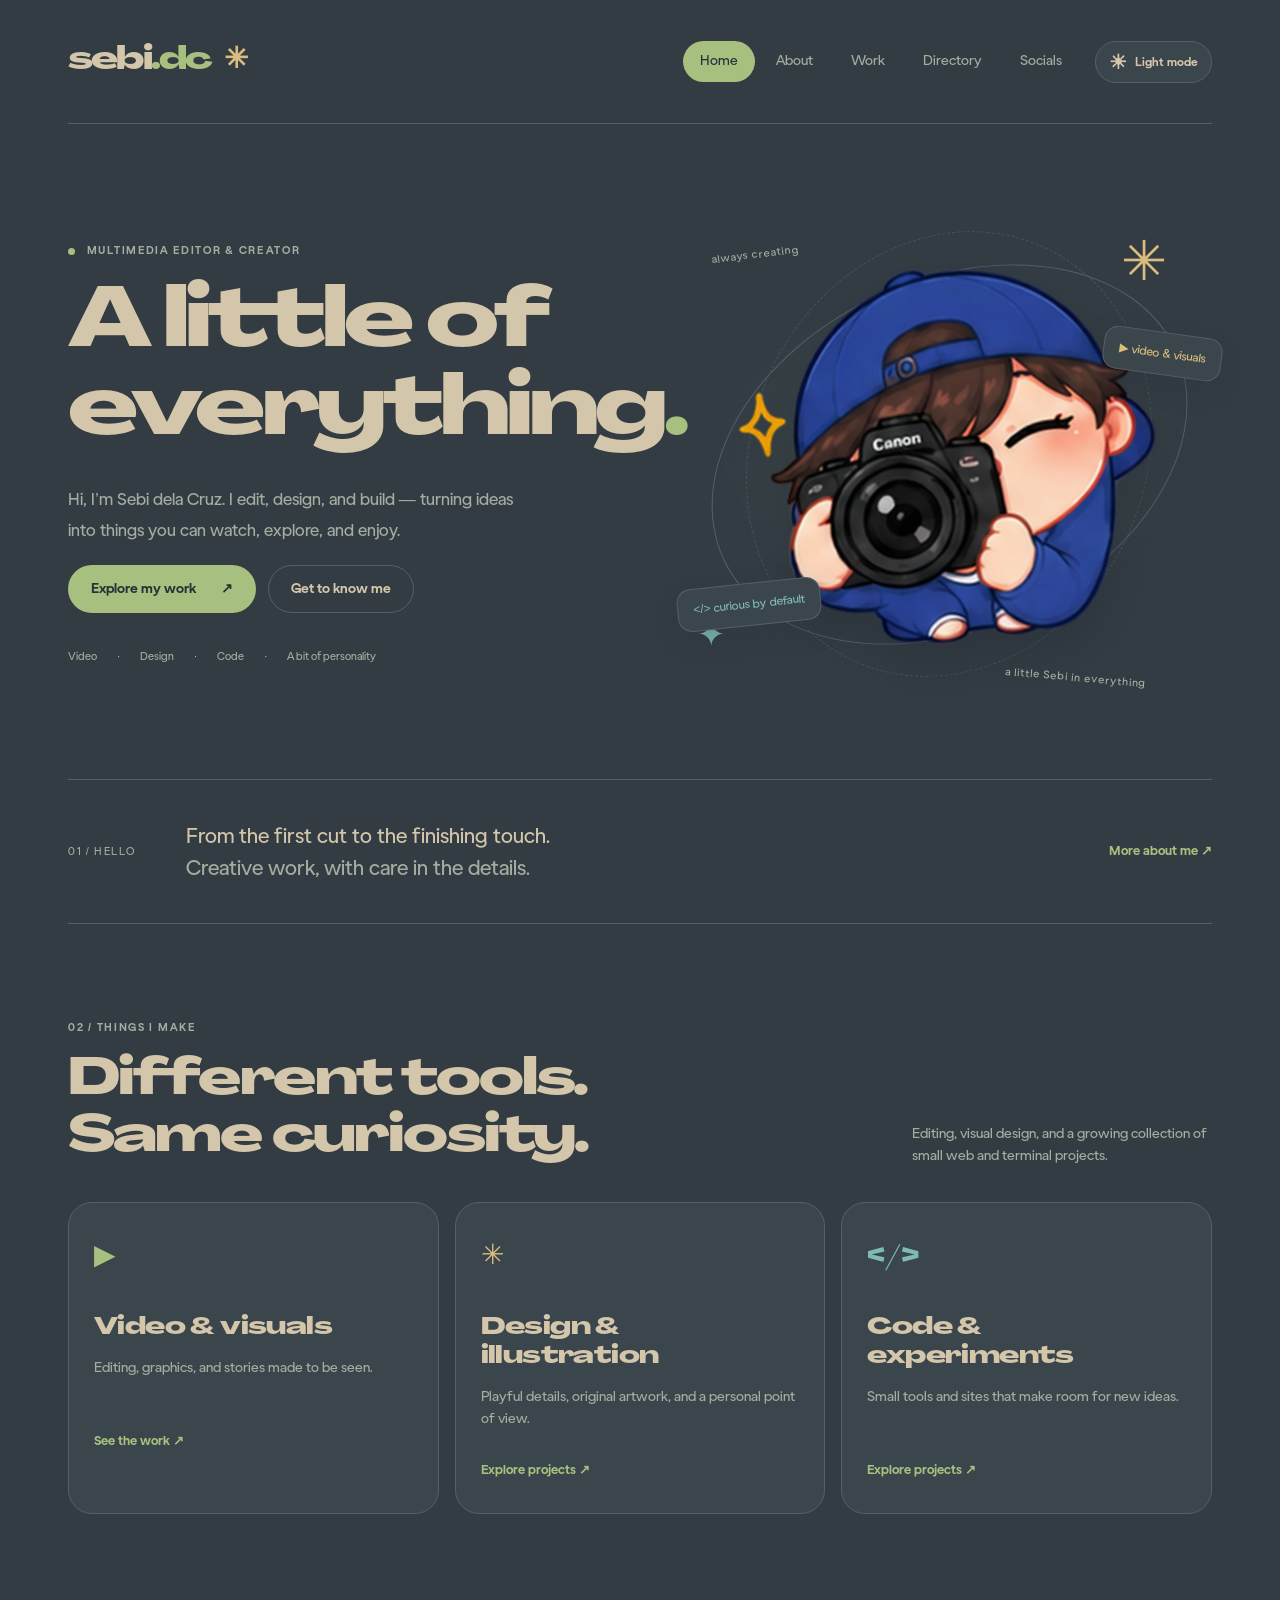
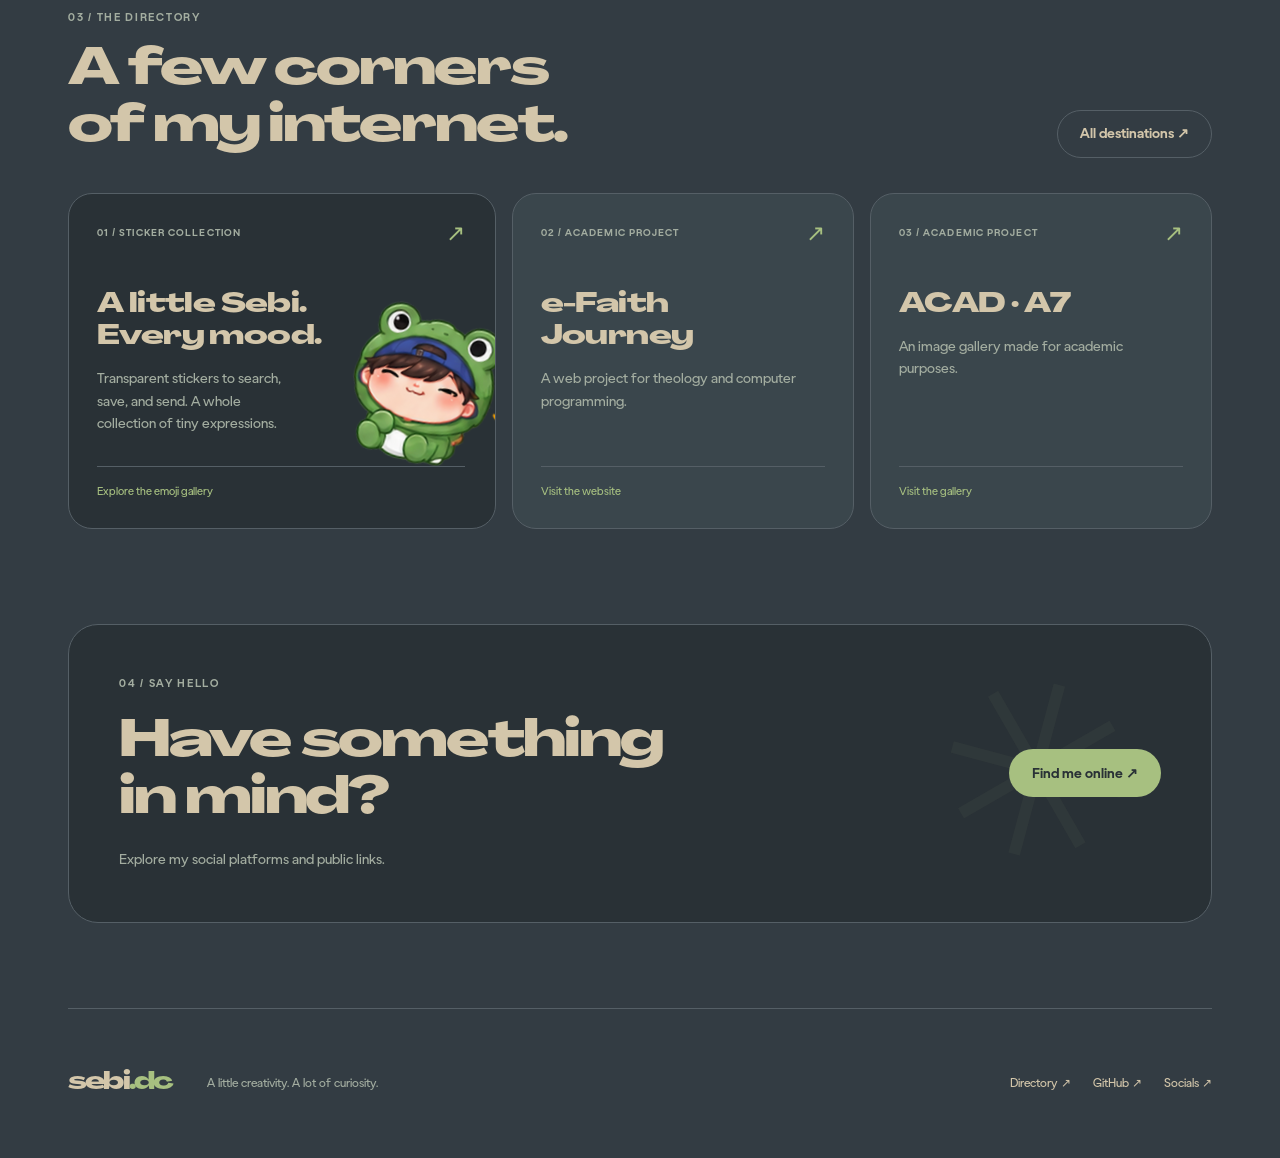
==== commit 2a64f3e6: "Add persistent light and dark modes with dark as default" ====
--- a/index.html
+++ b/index.html
@@ -1,4 +1,4 @@
-<!doctype html><html lang="en"><head><meta charset="utf-8"><meta name="viewport" content="width=device-width, initial-scale=1"><meta name="theme-color" content="#333c43"><meta name="description" content="Video, design, code, and a little personality. Explore Sebi dela Cruz’s creative work and public projects."><title>Sebi dela Cruz — Multimedia Editor &amp; Creator</title><link rel="canonical" href="https://sebidc.github.io/"><meta property="og:title" content="Sebi dela Cruz — Multimedia Editor &amp; Creator"><meta property="og:description" content="Video, design, code, and a little personality. Explore Sebi dela Cruz’s creative work and public projects."><meta property="og:type" content="website"><meta property="og:url" content="https://sebidc.github.io/"><meta property="og:image" content="https://sebidc.github.io/assets/images/sebi-camera.png"><link rel="icon" type="image/svg+xml" href="/assets/favicon.svg"><link rel="preload" href="/assets/fonts/agrandir-grand-heavy.woff2" as="font" type="font/woff2" crossorigin><link rel="stylesheet" href="/assets/style.css"><script src="/assets/site.js" defer></script></head><body class="page-home"><a class="skip-link" href="#main">Skip to content</a><div class="site-shell"><header class="site-header"><a class="wordmark" href="/" aria-label="Sebi home">sebi<span class="green">.dc</span><span class="wordmark-star" aria-hidden="true">✳</span></a><nav aria-label="Main navigation"><a href="/" aria-current="page">Home</a><a href="/about/" >About</a><a href="/work/" >Work</a><a href="/directory/" >Directory</a><a href="/socials/" >Socials</a></nav></header><main id="main"><section class="hero"><div class="hero-copy"><p class="eyebrow"><span class="dot"></span> MULTIMEDIA EDITOR & CREATOR</p><h1>A little of<br>everything<span class="green">.</span></h1><p class="hero-description">Hi, I’m Sebi dela Cruz. I edit, design, and build — turning ideas into things you can watch, explore, and enjoy.</p><div class="actions"><a class="button primary" href="/work/">Explore my work <span>↗</span></a><a class="button secondary" href="/about/">Get to know me</a></div><div class="hero-footnote"><span>Video</span><span>Design</span><span>Code</span><span>A bit of personality</span></div></div><div class="hero-art"><div class="orbit orbit-one"></div><div class="orbit orbit-two"></div><span class="art-star star-one">✳</span><span class="art-star star-two">✦</span><div class="art-label label-top">always creating</div><div class="art-label label-bottom">a little Sebi in everything</div><img class="hero-sticker" src="/assets/images/sebi-camera.png" alt="Illustrated Sebi holding a camera"><span class="floating-tag tag-video">▶ video & visuals</span><span class="floating-tag tag-code">&lt;/&gt; curious by default</span></div></section>
+<!doctype html><html lang="en"><head><meta charset="utf-8"><meta name="viewport" content="width=device-width, initial-scale=1"><meta name="theme-color" content="#333c43"><meta name="description" content="Video, design, code, and a little personality. Explore Sebi dela Cruz’s creative work and public projects."><title>Sebi dela Cruz — Multimedia Editor &amp; Creator</title><link rel="canonical" href="https://sebidc.github.io/"><meta property="og:title" content="Sebi dela Cruz — Multimedia Editor &amp; Creator"><meta property="og:description" content="Video, design, code, and a little personality. Explore Sebi dela Cruz’s creative work and public projects."><meta property="og:type" content="website"><meta property="og:url" content="https://sebidc.github.io/"><meta property="og:image" content="https://sebidc.github.io/assets/images/sebi-camera.png"><script>(()=>{let theme='dark';try{if(localStorage.getItem('sebi-theme')==='light')theme='light'}catch{}document.documentElement.dataset.theme=theme;document.querySelector('meta[name="theme-color"]')?.setAttribute('content',theme==='light'?'#f2efdf':'#333c43')})();</script><link rel="icon" type="image/svg+xml" href="/assets/favicon.svg"><link rel="preload" href="/assets/fonts/agrandir-grand-heavy.woff2" as="font" type="font/woff2" crossorigin><link rel="stylesheet" href="/assets/style.css"><script src="/assets/site.js" defer></script></head><body class="page-home"><a class="skip-link" href="#main">Skip to content</a><div class="site-shell"><header class="site-header"><a class="wordmark" href="/" aria-label="Sebi home">sebi<span class="green">.dc</span><span class="wordmark-star" aria-hidden="true">✳</span></a><div class="header-actions"><nav aria-label="Main navigation"><a href="/" aria-current="page">Home</a><a href="/about/" >About</a><a href="/work/" >Work</a><a href="/directory/" >Directory</a><a href="/socials/" >Socials</a></nav><button class="theme-toggle" type="button" data-theme-toggle aria-label="Switch to light mode" title="Switch to light mode"><span class="theme-icon" aria-hidden="true">☀</span><span class="theme-label">Light mode</span></button></div></header><main id="main"><section class="hero"><div class="hero-copy"><p class="eyebrow"><span class="dot"></span> MULTIMEDIA EDITOR & CREATOR</p><h1>A little of<br>everything<span class="green">.</span></h1><p class="hero-description">Hi, I’m Sebi dela Cruz. I edit, design, and build — turning ideas into things you can watch, explore, and enjoy.</p><div class="actions"><a class="button primary" href="/work/">Explore my work <span>↗</span></a><a class="button secondary" href="/about/">Get to know me</a></div><div class="hero-footnote"><span>Video</span><span>Design</span><span>Code</span><span>A bit of personality</span></div></div><div class="hero-art"><div class="orbit orbit-one"></div><div class="orbit orbit-two"></div><span class="art-star star-one">✳</span><span class="art-star star-two">✦</span><div class="art-label label-top">always creating</div><div class="art-label label-bottom">a little Sebi in everything</div><img class="hero-sticker" src="/assets/images/sebi-camera.png" alt="Illustrated Sebi holding a camera"><span class="floating-tag tag-video">▶ video & visuals</span><span class="floating-tag tag-code">&lt;/&gt; curious by default</span></div></section>
 <section id="me" class="intro-strip"><span class="section-number">01 / HELLO</span><p>From the first cut to the finishing touch.<br><span class="muted">Creative work, with care in the details.</span></p><a class="text-link" href="/about/">More about me ↗</a></section>
 <section id="works"><div class="section-heading"><div><p class="eyebrow">02 / THINGS I MAKE</p><h2>Different tools.<br>Same curiosity.</h2></div><p>Editing, visual design, and a growing collection of small web and terminal projects.</p></div><div class="practice-grid"><a class="practice-card" href="/work/"><span class="practice-icon">▶</span><h3>Video & visuals</h3><p>Editing, graphics, and stories made to be seen.</p><span class="text-link">See the work ↗</span></a><a class="practice-card" href="/work/"><span class="practice-icon">✳</span><h3>Design & illustration</h3><p>Playful details, original artwork, and a personal point of view.</p><span class="text-link">Explore projects ↗</span></a><a class="practice-card" href="/work/#tools"><span class="practice-icon">&lt;/&gt;</span><h3>Code & experiments</h3><p>Small tools and sites that make room for new ideas.</p><span class="text-link">Explore projects ↗</span></a></div></section>
 <section><div class="section-heading"><div><p class="eyebrow">03 / THE DIRECTORY</p><h2>A few corners<br>of my internet.</h2></div><a class="button secondary" href="/directory/">All destinations ↗</a></div><div class="project-grid home-projects"><a class="project-card with-art" href="https://sebidc.github.io/sebi.emojis/" target="_blank" rel="noopener noreferrer"><div class="card-top"><span class="eyebrow">01 / STICKER COLLECTION</span><span class="arrow" aria-hidden="true">↗</span></div><div class="card-art"><img src="/assets/images/sebi-frog.png" alt="" loading="lazy"></div><h3>A little Sebi.<br>Every mood.</h3><p>Transparent stickers to search, save, and send. A whole collection of tiny expressions.</p><span class="card-tag">Explore the emoji gallery</span></a><a class="project-card " href="https://sebidc.github.io/efaith-journey/" target="_blank" rel="noopener noreferrer"><div class="card-top"><span class="eyebrow">02 / ACADEMIC PROJECT</span><span class="arrow" aria-hidden="true">↗</span></div><h3>e-Faith Journey</h3><p>A web project for theology and computer programming.</p><span class="card-tag">Visit the website</span></a><a class="project-card " href="https://sebidc.github.io/a7-image-gallery/" target="_blank" rel="noopener noreferrer"><div class="card-top"><span class="eyebrow">03 / ACADEMIC PROJECT</span><span class="arrow" aria-hidden="true">↗</span></div><h3>ACAD · A7</h3><p>An image gallery made for academic purposes.</p><span class="card-tag">Visit the gallery</span></a></div></section>
--- a/assets/style.css
+++ b/assets/style.css
@@ -1,5 +1,5 @@
 @font-face{font-family:Agrandir;src:url('/assets/fonts/agrandir-grand-heavy.woff2') format('woff2');font-weight:900;font-display:swap}@font-face{font-family:Gramatika;src:url('/assets/fonts/gramatika-regular.otf') format('opentype');font-weight:400;font-display:swap}@font-face{font-family:Gramatika;src:url('/assets/fonts/gramatika-bold.otf') format('opentype');font-weight:700;font-display:swap}
-:root{--bg:#333c43;--dim:#293136;--panel:#3a464c;--surface:#434f55;--line:#555f66;--fg:#d3c6aa;--muted:#a3ada0;--green:#a7c080;--yellow:#dbbc7f;--blue:#7fbbb3;--radius:24px;color-scheme:dark}*{box-sizing:border-box}html{scroll-behavior:smooth;scroll-padding-top:30px}body{margin:0;background:var(--bg);color:var(--fg);font-family:Gramatika,Arial,sans-serif;font-size:16px;line-height:1.6}a{color:inherit;text-decoration:none}button,input{font:inherit}button,a,input{-webkit-tap-highlight-color:transparent}button{cursor:pointer}a,button{touch-action:manipulation}a:focus-visible,button:focus-visible,input:focus-visible{outline:3px solid var(--yellow);outline-offset:5px}img{display:block;max-width:100%}.site-shell{max-width:1240px;margin:auto;padding:0 48px}.site-header{min-height:124px;display:flex;align-items:center;justify-content:space-between;border-bottom:1px solid var(--line);gap:24px}.wordmark{font-family:Agrandir,Arial,sans-serif;font-weight:900;font-size:32px;letter-spacing:-1.8px;display:inline-flex;align-items:center;gap:0;white-space:nowrap}.wordmark-star{color:var(--yellow);font-size:29px;margin-left:13px}.green{color:var(--green)}.muted{color:var(--muted)}nav{display:flex;gap:4px;align-items:center}nav a{font-size:14px;padding:9px 17px;border-radius:30px;color:var(--muted);transition:.2s}nav a:hover{background:var(--panel);color:var(--fg)}nav a[aria-current=page]{background:var(--green);color:var(--dim)}h1,h2,h3,p{margin-top:0}h1,h2,h3{font-family:Agrandir,Arial,sans-serif;font-weight:900}h1{font-size:clamp(54px,6.5vw,86px);line-height:1.06;letter-spacing:-4px;margin-bottom:26px}h2{font-size:clamp(35px,4vw,52px);line-height:1.12;letter-spacing:-2.1px;margin-bottom:0}h3{font-size:24px;line-height:1.2;letter-spacing:-.6px;margin-bottom:14px}p{margin-bottom:20px}.eyebrow{font-size:11px;font-weight:700;letter-spacing:1.7px;text-transform:uppercase;color:var(--muted);margin-bottom:22px}.dot{display:inline-block;background:var(--green);border-radius:50%;width:7px;height:7px;margin-right:8px;vertical-align:middle}.hero{display:grid;grid-template-columns:1.14fr 1fr;gap:20px;min-height:655px;align-items:center;padding:65px 0 60px}.hero h1{max-width:650px}.hero-description{max-width:460px;color:var(--muted);font-size:17px;line-height:1.8}.actions{display:flex;gap:12px;align-items:center;flex-wrap:wrap}.button{border:1px solid transparent;display:inline-flex;align-items:center;justify-content:center;gap:25px;min-height:48px;padding:12px 22px;border-radius:30px;font-size:14px;font-weight:700;line-height:1.4;transition:transform .2s,background .2s}.button:hover{transform:translateY(-3px)}.primary{background:var(--green);color:var(--dim)}.primary:hover{background:#bbd495}.secondary{background:transparent;border-color:var(--line);color:var(--fg)}.secondary:hover{background:var(--surface)}.hero-footnote{display:flex;gap:20px;font-size:11px;color:var(--muted);margin-top:35px}.hero-footnote span+span:before{content:'·';margin-right:20px;color:var(--green)}.hero-art{position:relative;min-height:465px;display:flex;align-items:center;justify-content:center;isolation:isolate}.hero-art:before{content:'';position:absolute;inset:65px 30px;background:radial-gradient(ellipse,#a7c08020,transparent 70%);z-index:-1}.hero-sticker{width:84%;position:relative;transform:rotate(-7deg);filter:drop-shadow(0 25px 25px #1f282c55);z-index:2}.orbit{position:absolute;border:1px solid var(--line);border-radius:50%;width:95%;height:75%;transform:rotate(-25deg)}.orbit-two{width:75%;height:98%;transform:rotate(25deg);border-style:dashed;opacity:.65}.art-star{color:var(--yellow);position:absolute;font-size:55px;line-height:1}.star-one{top:12px;right:45px}.star-two{bottom:35px;left:10px;font-size:34px;color:var(--blue)}.art-label{position:absolute;font-size:11px;color:var(--muted);letter-spacing:1px;z-index:3}.label-top{top:24px;left:24px;transform:rotate(-7deg)}.label-bottom{bottom:0;right:65px;transform:rotate(5deg)}.floating-tag{position:absolute;border:1px solid var(--line);border-radius:14px;padding:11px 15px;font-size:12px;background:var(--panel);box-shadow:0 10px 24px #26303644;z-index:4}.tag-video{top:110px;right:-10px;color:var(--yellow);transform:rotate(8deg)}.tag-code{bottom:60px;left:-10px;color:var(--blue);transform:rotate(-6deg)}.intro-strip{padding:40px 0;border-top:1px solid var(--line);border-bottom:1px solid var(--line);display:flex;align-items:center;gap:50px}.intro-strip p{font-size:21px;line-height:1.5;margin:0;flex:1}.section-number{font-size:11px;letter-spacing:1.6px;color:var(--muted)}.text-link{font-size:13px;font-weight:700;color:var(--green);white-space:nowrap}.text-link:hover{text-decoration:underline}main>section:not(.hero):not(.intro-strip):not(.page-intro):not(.contact-banner):not(.note-panel):not(.contact-layout):not(.about-layout){margin-top:95px}.section-heading{display:flex;justify-content:space-between;align-items:end;gap:45px;margin-bottom:35px}.section-heading .eyebrow{margin-bottom:16px}.section-heading>p{max-width:300px;color:var(--muted);font-size:14px;margin:0}.practice-grid{display:grid;grid-template-columns:repeat(3,1fr);gap:16px}.practice-card{padding:32px 25px;border:1px solid var(--line);border-radius:var(--radius);background:var(--panel);transition:transform .2s,border-color .2s}.practice-card:hover{transform:translateY(-5px);border-color:var(--green)}.practice-card p{color:var(--muted);font-size:14px;min-height:50px}.practice-icon{display:block;color:var(--green);font-family:Agrandir;font-size:28px;margin-bottom:34px}.practice-card:nth-child(2) .practice-icon{color:var(--yellow)}.practice-card:nth-child(3) .practice-icon{color:var(--blue)}.project-grid{display:grid;grid-template-columns:1.25fr 1fr 1fr;gap:16px}.project-card{display:flex;flex-direction:column;background:var(--panel);border:1px solid var(--line);border-radius:var(--radius);padding:28px;position:relative;overflow:hidden;transition:transform .2s,border-color .2s;min-height:310px}.project-card:hover,.destination:hover{transform:translateY(-5px);border-color:var(--green)}.card-top{display:flex;align-items:center;justify-content:space-between;gap:14px;margin-bottom:45px}.card-top .eyebrow{font-size:10px;margin:0;letter-spacing:1.1px}.arrow{color:var(--green);font-size:23px;line-height:1}.project-card h3{font-size:27px}.project-card p{color:var(--muted);font-size:14px;flex:1}.card-tag{font-size:11px;color:var(--green);border-top:1px solid var(--line);padding-top:16px;display:block;margin-top:10px}.with-art{background:var(--dim);padding-right:130px}.with-art .card-top{margin-right:-100px}.with-art h3{position:relative;z-index:2}.card-art{position:absolute;right:-24px;bottom:55px;width:175px;transform:rotate(10deg);pointer-events:none}.with-art p{position:relative;max-width:200px}.with-art .card-tag{margin-right:-100px;position:relative}.contact-banner{position:relative;display:flex;align-items:center;justify-content:space-between;padding:50px;background:var(--dim);border:1px solid var(--line);border-radius:30px;margin-top:95px;overflow:hidden;gap:25px}.contact-banner h2{position:relative;z-index:1}.contact-banner p:not(.eyebrow){color:var(--muted);font-size:14px;margin:20px 0 0}.contact-banner .button{z-index:2}.banner-star{position:absolute;font-size:240px;color:#a7c0800d;right:75px;line-height:1;transform:rotate(15deg)}footer{border-top:1px solid var(--line);margin-top:85px;min-height:150px;display:flex;gap:35px;align-items:center;padding:35px 0}footer .wordmark{font-size:24px}footer p{color:var(--muted);font-size:12px;margin:0;flex:1}footer>div{display:flex;gap:22px;font-size:12px}footer a:hover{color:var(--green)}.page-intro{padding:75px 0 40px;max-width:850px}.intro-copy{max-width:530px;font-size:17px;color:var(--muted);line-height:1.8;margin-bottom:0}.page-intro h1{margin-bottom:25px}.about-layout{display:grid;grid-template-columns:.9fr 1.2fr;gap:75px;align-items:center;margin-top:35px}.portrait-card{background:var(--dim);border:1px solid var(--line);border-radius:30px;overflow:hidden;padding:35px 30px 25px}.portrait-card img{aspect-ratio:1;object-fit:contain;filter:drop-shadow(0 20px 20px #151e2244)}.portrait-card span{font-size:10px;letter-spacing:1.2px;text-transform:uppercase;color:var(--muted);display:block;text-align:center}.about-copy h2{margin-bottom:26px}.about-copy p{color:var(--muted);font-size:16px;line-height:1.9}.skill-tags{display:flex;flex-wrap:wrap;gap:12px}.skill-tags span{background:var(--panel);border:1px solid var(--line);border-radius:50px;padding:12px 22px;font-size:14px}.note-panel{margin-top:65px;display:flex;align-items:center;justify-content:space-between;gap:35px;padding:32px;background:var(--panel);border:1px solid var(--line);border-radius:var(--radius)}.note-panel .eyebrow{margin-bottom:10px}.note-panel h3{font-size:22px}.note-panel p:not(.eyebrow){font-size:14px;color:var(--muted);margin:0}.note-star{font-size:55px;color:var(--green)}.artwork-grid{display:grid;grid-template-columns:repeat(3,1fr);gap:20px}.artwork-card{margin:0;background:var(--panel);border:1px solid var(--line);border-radius:var(--radius);overflow:hidden}.artwork-card img{width:100%;aspect-ratio:864/1219;object-fit:cover;transition:transform .3s}.artwork-card a{display:block;overflow:hidden}.artwork-card a:hover img{transform:scale(1.025)}.artwork-card figcaption{display:flex;justify-content:space-between;font-size:12px;padding:18px 20px;color:var(--muted)}.tool-grid{display:grid;grid-template-columns:repeat(2,1fr);gap:18px}.tool-grid .project-card{min-height:260px}.tool-grid h3{overflow-wrap:anywhere;font-size:25px}.directory-toolbar{display:flex;justify-content:space-between;align-items:center;gap:25px}.filter-group{display:flex;gap:8px;flex-wrap:wrap}.filter{background:var(--panel);border:1px solid var(--line);color:var(--muted);border-radius:30px;padding:9px 18px;font-size:13px}.filter:hover{color:var(--fg)}.filter.active{background:var(--green);color:var(--dim);border-color:var(--green)}.search-box{display:flex;align-items:center;gap:12px;border:1px solid var(--line);border-radius:30px;padding:9px 17px;color:var(--muted);background:var(--dim)}.search-box input{background:transparent;border:0;min-width:0;width:180px;color:var(--fg);font-size:13px;outline:none}.search-box input::placeholder{color:var(--muted)}.search-box:focus-within{outline:2px solid var(--yellow)}.result-count{font-size:11px;color:var(--muted);margin:20px 0}.directory-grid{display:grid;grid-template-columns:repeat(3,1fr);gap:18px}.destination{padding:25px;display:flex;flex-direction:column;min-height:260px;border:1px solid var(--line);border-radius:var(--radius);background:var(--panel);transition:.2s}.destination h3{font-size:26px}.destination p{font-size:14px;color:var(--muted);flex:1}.destination .card-top{margin-bottom:30px}.route{font-family:monospace;font-size:11px;color:var(--blue);overflow-wrap:anywhere}.empty-state{padding:50px;text-align:center;color:var(--muted)}[hidden]{display:none!important}.contact-layout{display:grid;grid-template-columns:1fr 1fr;gap:90px;align-items:center;margin-top:30px}.contact-illustration{position:relative;text-align:center;background:var(--dim);border:1px solid var(--line);padding:35px;border-radius:30px}.contact-illustration img{width:70%;margin:0 auto 15px;transform:rotate(-7deg)}.contact-illustration .art-star{top:35px;right:35px}.contact-illustration p{font-family:Agrandir;font-size:25px;line-height:1.3;margin:0}.social-link{display:flex;justify-content:space-between;padding:21px 0;font-size:24px;border-bottom:1px solid var(--line)}.social-link:hover{color:var(--green)}.social-link span:last-child{color:var(--green)}.contact-note{color:var(--muted);font-size:13px;margin-top:25px;max-width:330px}.skip-link{position:fixed;top:10px;left:10px;z-index:20;background:var(--green);color:var(--dim);padding:10px 20px;border-radius:10px;transform:translateY(-160%)}.skip-link:focus{transform:translateY(0)}
+:root{--bg:#333c43;--dim:#293136;--panel:#3a464c;--surface:#434f55;--line:#555f66;--fg:#d3c6aa;--muted:#a3ada0;--green:#a7c080;--yellow:#dbbc7f;--blue:#7fbbb3;--radius:24px;color-scheme:dark}*{box-sizing:border-box}html{scroll-behavior:smooth;scroll-padding-top:30px}body{margin:0;background:var(--bg);color:var(--fg);font-family:Gramatika,Arial,sans-serif;font-size:16px;line-height:1.6}a{color:inherit;text-decoration:none}button,input{font:inherit}button,a,input{-webkit-tap-highlight-color:transparent}button{cursor:pointer}a,button{touch-action:manipulation}a:focus-visible,button:focus-visible,input:focus-visible{outline:3px solid var(--yellow);outline-offset:5px}img{display:block;max-width:100%}.site-shell{max-width:1240px;margin:auto;padding:0 48px}.site-header{min-height:124px;display:flex;align-items:center;justify-content:space-between;border-bottom:1px solid var(--line);gap:24px}.wordmark{font-family:Agrandir,Arial,sans-serif;font-weight:900;font-size:32px;letter-spacing:-1.8px;display:inline-flex;align-items:center;gap:0;white-space:nowrap}.wordmark-star{color:var(--yellow);font-size:29px;margin-left:13px}.green{color:var(--green)}.muted{color:var(--muted)}nav{display:flex;gap:4px;align-items:center}nav a{font-size:14px;padding:9px 17px;border-radius:30px;color:var(--muted);transition:.2s}nav a:hover{background:var(--panel);color:var(--fg)}nav a[aria-current=page]{background:var(--green);color:var(--dim)}h1,h2,h3,p{margin-top:0}h1,h2,h3{font-family:Agrandir,Arial,sans-serif;font-weight:900}h1{font-size:clamp(54px,6.5vw,86px);line-height:1.06;letter-spacing:-4px;margin-bottom:26px}h2{font-size:clamp(35px,4vw,52px);line-height:1.12;letter-spacing:-2.1px;margin-bottom:0}h3{font-size:24px;line-height:1.2;letter-spacing:-.6px;margin-bottom:14px}p{margin-bottom:20px}.eyebrow{font-size:11px;font-weight:700;letter-spacing:1.7px;text-transform:uppercase;color:var(--muted);margin-bottom:22px}.dot{display:inline-block;background:var(--green);border-radius:50%;width:7px;height:7px;margin-right:8px;vertical-align:middle}.hero{display:grid;grid-template-columns:1.14fr 1fr;gap:20px;min-height:655px;align-items:center;padding:65px 0 60px}.hero h1{max-width:650px}.hero-description{max-width:460px;color:var(--muted);font-size:17px;line-height:1.8}.actions{display:flex;gap:12px;align-items:center;flex-wrap:wrap}.button{border:1px solid transparent;display:inline-flex;align-items:center;justify-content:center;gap:25px;min-height:48px;padding:12px 22px;border-radius:30px;font-size:14px;font-weight:700;line-height:1.4;transition:transform .2s,background .2s}.button:hover{transform:translateY(-3px)}.primary{background:var(--green);color:var(--dim)}.primary:hover{background:#bbd495}.secondary{background:transparent;border-color:var(--line);color:var(--fg)}.secondary:hover{background:var(--surface)}.hero-footnote{display:flex;gap:20px;font-size:11px;color:var(--muted);margin-top:35px}.hero-footnote span+span:before{content:'·';margin-right:20px;color:var(--green)}.hero-art{position:relative;min-height:465px;display:flex;align-items:center;justify-content:center;isolation:isolate}.hero-art:before{content:'';position:absolute;inset:65px 30px;background:radial-gradient(ellipse,#a7c08020,transparent 70%);z-index:-1}.hero-sticker{width:84%;position:relative;transform:rotate(-7deg);filter:drop-shadow(0 25px 25px #1f282c55);z-index:2}.orbit{position:absolute;border:1px solid var(--line);border-radius:50%;width:95%;height:75%;transform:rotate(-25deg)}.orbit-two{width:75%;height:98%;transform:rotate(25deg);border-style:dashed;opacity:.65}.art-star{color:var(--yellow);position:absolute;font-size:55px;line-height:1}.star-one{top:12px;right:45px}.star-two{bottom:35px;left:10px;font-size:34px;color:var(--blue)}.art-label{position:absolute;font-size:11px;color:var(--muted);letter-spacing:1px;z-index:3}.label-top{top:24px;left:24px;transform:rotate(-7deg)}.label-bottom{bottom:0;right:65px;transform:rotate(5deg)}.floating-tag{position:absolute;border:1px solid var(--line);border-radius:14px;padding:11px 15px;font-size:12px;background:var(--panel);box-shadow:0 10px 24px #26303644;z-index:4}.tag-video{top:110px;right:-10px;color:var(--yellow);transform:rotate(8deg)}.tag-code{bottom:60px;left:-10px;color:var(--blue);transform:rotate(-6deg)}.intro-strip{padding:40px 0;border-top:1px solid var(--line);border-bottom:1px solid var(--line);display:flex;align-items:center;gap:50px}.intro-strip p{font-size:21px;line-height:1.5;margin:0;flex:1}.section-number{font-size:11px;letter-spacing:1.6px;color:var(--muted)}.text-link{font-size:13px;font-weight:700;color:var(--green);white-space:nowrap}.text-link:hover{text-decoration:underline}main>section:not(.hero):not(.intro-strip):not(.page-intro):not(.contact-banner):not(.note-panel):not(.contact-layout):not(.about-layout){margin-top:95px}.section-heading{display:flex;justify-content:space-between;align-items:end;gap:45px;margin-bottom:35px}.section-heading .eyebrow{margin-bottom:16px}.section-heading>p{max-width:300px;color:var(--muted);font-size:14px;margin:0}.practice-grid{display:grid;grid-template-columns:repeat(3,1fr);gap:16px}.practice-card{padding:32px 25px;border:1px solid var(--line);border-radius:var(--radius);background:var(--panel);transition:transform .2s,border-color .2s}.practice-card:hover{transform:translateY(-5px);border-color:var(--green)}.practice-card p{color:var(--muted);font-size:14px;min-height:50px}.practice-icon{display:block;color:var(--green);font-family:Agrandir;font-size:28px;margin-bottom:34px}.practice-card:nth-child(2) .practice-icon{color:var(--yellow)}.practice-card:nth-child(3) .practice-icon{color:var(--blue)}.project-grid{display:grid;grid-template-columns:1.25fr 1fr 1fr;gap:16px}.project-card{display:flex;flex-direction:column;background:var(--panel);border:1px solid var(--line);border-radius:var(--radius);padding:28px;position:relative;overflow:hidden;transition:transform .2s,border-color .2s;min-height:310px}.project-card:hover,.destination:hover{transform:translateY(-5px);border-color:var(--green)}.card-top{display:flex;align-items:center;justify-content:space-between;gap:14px;margin-bottom:45px}.card-top .eyebrow{font-size:10px;margin:0;letter-spacing:1.1px}.arrow{color:var(--green);font-size:23px;line-height:1}.project-card h3{font-size:27px}.project-card p{color:var(--muted);font-size:14px;flex:1}.card-tag{font-size:11px;color:var(--green);border-top:1px solid var(--line);padding-top:16px;display:block;margin-top:10px}.with-art{background:var(--dim);padding-right:130px}.with-art .card-top{margin-right:-100px}.with-art h3{position:relative;z-index:2}.card-art{position:absolute;right:-24px;bottom:55px;width:175px;transform:rotate(10deg);pointer-events:none}.with-art p{position:relative;max-width:200px}.with-art .card-tag{margin-right:-100px;position:relative}.contact-banner{position:relative;display:flex;align-items:center;justify-content:space-between;padding:50px;background:var(--dim);border:1px solid var(--line);border-radius:30px;margin-top:95px;overflow:hidden;gap:25px}.contact-banner h2{position:relative;z-index:1}.contact-banner p:not(.eyebrow){color:var(--muted);font-size:14px;margin:20px 0 0}.contact-banner .button{z-index:2}.banner-star{position:absolute;font-size:240px;color:#a7c0800d;right:75px;line-height:1;transform:rotate(15deg)}footer{border-top:1px solid var(--line);margin-top:85px;min-height:150px;display:flex;gap:35px;align-items:center;padding:35px 0}footer .wordmark{font-size:24px}footer p{color:var(--muted);font-size:12px;margin:0;flex:1}footer>div{display:flex;gap:22px;font-size:12px}footer a:hover{color:var(--green)}.page-intro{padding:75px 0 40px;max-width:850px}.intro-copy{max-width:530px;font-size:17px;color:var(--muted);line-height:1.8;margin-bottom:0}.page-intro h1{margin-bottom:25px}.about-layout{display:grid;grid-template-columns:.9fr 1.2fr;gap:75px;align-items:center;margin-top:35px}.portrait-card{background:var(--dim);border:1px solid var(--line);border-radius:30px;overflow:hidden;padding:35px 30px 25px}.portrait-card img{aspect-ratio:1;object-fit:contain;filter:drop-shadow(0 20px 20px #151e2244)}.portrait-card>span{font-size:10px;letter-spacing:1.2px;text-transform:uppercase;color:var(--muted);display:block;text-align:center}.about-copy h2{margin-bottom:26px}.about-copy p{color:var(--muted);font-size:16px;line-height:1.9}.skill-tags{display:flex;flex-wrap:wrap;gap:12px}.skill-tags span{background:var(--panel);border:1px solid var(--line);border-radius:50px;padding:12px 22px;font-size:14px}.note-panel{margin-top:65px;display:flex;align-items:center;justify-content:space-between;gap:35px;padding:32px;background:var(--panel);border:1px solid var(--line);border-radius:var(--radius)}.note-panel .eyebrow{margin-bottom:10px}.note-panel h3{font-size:22px}.note-panel p:not(.eyebrow){font-size:14px;color:var(--muted);margin:0}.note-star{font-size:55px;color:var(--green)}.artwork-grid{display:grid;grid-template-columns:repeat(3,1fr);gap:20px}.artwork-card{margin:0;background:var(--panel);border:1px solid var(--line);border-radius:var(--radius);overflow:hidden}.artwork-card img{width:100%;aspect-ratio:864/1219;object-fit:cover;transition:transform .3s}.artwork-card a{display:block;overflow:hidden}.artwork-card a:hover img{transform:scale(1.025)}.artwork-card figcaption{display:flex;justify-content:space-between;font-size:12px;padding:18px 20px;color:var(--muted)}.tool-grid{display:grid;grid-template-columns:repeat(2,1fr);gap:18px}.tool-grid .project-card{min-height:260px}.tool-grid h3{overflow-wrap:anywhere;font-size:25px}.directory-toolbar{display:flex;justify-content:space-between;align-items:center;gap:25px}.filter-group{display:flex;gap:8px;flex-wrap:wrap}.filter{background:var(--panel);border:1px solid var(--line);color:var(--muted);border-radius:30px;padding:9px 18px;font-size:13px}.filter:hover{color:var(--fg)}.filter.active{background:var(--green);color:var(--dim);border-color:var(--green)}.search-box{display:flex;align-items:center;gap:12px;border:1px solid var(--line);border-radius:30px;padding:9px 17px;color:var(--muted);background:var(--dim)}.search-box input{background:transparent;border:0;min-width:0;width:180px;color:var(--fg);font-size:13px;outline:none}.search-box input::placeholder{color:var(--muted)}.search-box:focus-within{outline:2px solid var(--yellow)}.result-count{font-size:11px;color:var(--muted);margin:20px 0}.directory-grid{display:grid;grid-template-columns:repeat(3,1fr);gap:18px}.destination{padding:25px;display:flex;flex-direction:column;min-height:260px;border:1px solid var(--line);border-radius:var(--radius);background:var(--panel);transition:.2s}.destination h3{font-size:26px}.destination p{font-size:14px;color:var(--muted);flex:1}.destination .card-top{margin-bottom:30px}.route{font-family:monospace;font-size:11px;color:var(--blue);overflow-wrap:anywhere}.empty-state{padding:50px;text-align:center;color:var(--muted)}[hidden]{display:none!important}.contact-layout{display:grid;grid-template-columns:1fr 1fr;gap:90px;align-items:center;margin-top:30px}.contact-illustration{position:relative;text-align:center;background:var(--dim);border:1px solid var(--line);padding:35px;border-radius:30px}.contact-illustration img{width:70%;margin:0 auto 15px;transform:rotate(-7deg)}.contact-illustration .art-star{top:35px;right:35px}.contact-illustration p{font-family:Agrandir;font-size:25px;line-height:1.3;margin:0}.social-link{display:flex;justify-content:space-between;padding:21px 0;font-size:24px;border-bottom:1px solid var(--line)}.social-link:hover{color:var(--green)}.social-link span:last-child{color:var(--green)}.contact-note{color:var(--muted);font-size:13px;margin-top:25px;max-width:330px}.skip-link{position:fixed;top:10px;left:10px;z-index:20;background:var(--green);color:var(--dim);padding:10px 20px;border-radius:10px;transform:translateY(-160%)}.skip-link:focus{transform:translateY(0)}
 @media(min-width:1500px){.site-shell{max-width:1320px}.hero{min-height:730px}h1{font-size:92px}}
 @media(max-width:1000px){.site-shell{padding:0 32px}.hero{gap:0;min-height:590px}h1{font-size:64px;letter-spacing:-3px}.hero-art{min-height:400px}.hero-footnote{gap:10px}.hero-footnote span+span:before{margin-right:10px}.floating-tag{font-size:10px}.tag-video{right:0}.project-grid{grid-template-columns:1fr 1fr}.project-grid .with-art{grid-column:1/-1;min-height:270px;padding-right:240px}.card-art{width:220px;right:30px;bottom:15px}.with-art p{max-width:400px}.with-art .card-top,.with-art .card-tag{margin-right:0}.intro-strip{gap:25px}.intro-strip p{font-size:18px}.practice-card{padding:25px 20px}.practice-card h3{font-size:21px}footer{gap:22px;flex-wrap:wrap}footer>div{gap:15px}.directory-grid{grid-template-columns:repeat(2,1fr)}.directory-toolbar{align-items:start;flex-direction:column;gap:18px}.search-box{width:100%}.search-box input{width:100%}.about-layout{gap:40px}.contact-layout{gap:45px}}
 @media(max-width:700px){.site-shell{padding:0 22px}.site-header{min-height:126px;flex-direction:column;justify-content:center;gap:18px;padding:22px 0}.wordmark{font-size:28px}nav{width:100%;justify-content:center;gap:0}nav a{font-size:12px;padding:8px 12px}.hero{grid-template-columns:1fr;padding:48px 0 35px;gap:20px}.hero h1{font-size:60px;letter-spacing:-3.3px}.hero-description{font-size:16px;max-width:430px}.hero .eyebrow{font-size:10px;letter-spacing:1.2px;margin-bottom:24px}.button{padding:12px 20px;font-size:13px;gap:16px}.hero-footnote{margin-top:25px;font-size:10px;gap:10px;flex-wrap:wrap}.hero-art{min-height:370px;max-width:430px;width:100%;margin:auto}.hero-sticker{max-height:300px;object-fit:contain;width:80%}.orbit{width:90%;height:80%}.orbit-two{width:75%;height:100%}.star-one{top:5px;right:25px}.label-top{left:25px;top:15px}.label-bottom{bottom:3px;right:30px}.tag-video{top:85px;right:0}.tag-code{bottom:40px;left:0}.intro-strip{align-items:start;gap:20px;flex-direction:column;padding:30px 0}.intro-strip p{font-size:18px}.section-heading{align-items:start;flex-direction:column;gap:20px;margin-bottom:26px}.section-heading>p{max-width:400px}.section-heading .eyebrow{font-size:10px}.practice-grid{grid-template-columns:1fr}.practice-card{padding:26px}.practice-card h3{font-size:25px}.practice-icon{margin-bottom:20px}.practice-card p{min-height:0}.project-grid{grid-template-columns:1fr}.project-grid .with-art{grid-column:auto;padding-right:110px;min-height:330px}.with-art p{max-width:195px}.card-art{width:165px;right:-25px;bottom:50px}.project-card{min-height:260px;padding:26px}.with-art .card-top,.with-art .card-tag{margin-right:-75px}.project-card h3{font-size:27px}.contact-banner{padding:30px;flex-direction:column;align-items:start;margin-top:65px}.contact-banner h2{font-size:40px}.contact-banner .button{margin-top:8px}.banner-star{right:-20px;bottom:0}.contact-banner p:not(.eyebrow){max-width:230px}main>section:not(.hero):not(.intro-strip):not(.page-intro):not(.contact-banner):not(.note-panel):not(.contact-layout):not(.about-layout){margin-top:65px}h2{font-size:38px;letter-spacing:-1.8px}footer{margin-top:60px;gap:18px;align-items:start;flex-direction:column;padding:30px 0}footer p{font-size:12px}footer>div{gap:25px}.page-intro{padding:50px 0 20px}.page-intro h1{font-size:53px;letter-spacing:-2.8px}.intro-copy{font-size:16px}.about-layout,.contact-layout{grid-template-columns:1fr;gap:35px;margin-top:25px}.portrait-card{max-width:430px}.portrait-card img{max-height:300px;margin:auto}.about-copy p{font-size:15px}.skill-tags{gap:9px}.skill-tags span{padding:10px 16px;font-size:12px}.note-panel{padding:25px;gap:25px;align-items:start;flex-direction:column;margin-top:50px}.note-panel h3{font-size:21px}.note-star{align-self:end}.artwork-grid{grid-template-columns:1fr;gap:24px}.artwork-card{max-width:440px;margin:auto}.tool-grid,.directory-grid{grid-template-columns:1fr}.tool-grid .project-card{min-height:250px}.filter-group{gap:7px}.filter{padding:9px 13px;font-size:12px}.destination{min-height:235px}.contact-illustration img{width:65%;max-height:230px;object-fit:contain}.contact-links{padding:0 5px}.empty-state{padding:35px 10px}}
@@ -11,3 +11,18 @@
 .social-grid{display:grid;grid-template-columns:repeat(4,minmax(0,1fr));gap:15px}.social-card{display:flex;flex-direction:column;min-height:190px;padding:25px;background:var(--panel);border:1px solid var(--line);border-radius:22px;transition:transform .2s,border-color .2s}.social-card[href]:hover{transform:translateY(-4px);border-color:var(--green)}.social-card h3{font-size:21px;overflow-wrap:anywhere;margin:18px 0 12px}.social-symbol{font-size:24px;color:var(--green);line-height:1}.social-status{font-size:11px;color:var(--green);margin-top:auto}.social-card.placeholder{background:transparent;border-style:dashed}.placeholder .social-symbol,.placeholder .social-status{color:var(--muted)}.placeholder h3{color:var(--muted)}
 @media(max-width:1000px){.social-grid{grid-template-columns:repeat(3,minmax(0,1fr))}}
 @media(max-width:700px){.social-grid{grid-template-columns:repeat(2,minmax(0,1fr));gap:12px}.social-card{padding:20px;min-height:170px}.social-card h3{font-size:18px}.section-heading h2{font-size:clamp(30px,9.3vw,38px)}.page-socials h1{font-size:clamp(34px,10.5vw,53px)}}
+.portrait-card{background:transparent;border:0;border-radius:0;padding:0;overflow:visible}.portrait-card img{width:100%;max-width:360px;margin:0 auto 24px}
+
+.about-emoji-art{min-height:420px;margin-bottom:24px;overflow:clip}.about-emoji-art img{width:80%;max-width:340px;margin:0;transform:rotate(-5deg)}.about-emoji-art .tag-video{right:6px;top:105px}.about-emoji-art .tag-code{left:6px;bottom:48px}.about-emoji-art .star-one{right:24px;top:14px}.about-emoji-art .label-top{left:24px;top:22px}.portrait-card{min-width:0}
+@media(max-width:700px){.about-emoji-art{min-height:370px;margin-bottom:20px}.about-emoji-art img{max-height:290px}.about-emoji-art .tag-video{top:80px}.about-emoji-art .tag-code{bottom:35px}}
+
+:root[data-theme="light"]{color-scheme:light;--bg:#f2efdf;--dim:#e5e1cf;--panel:#faf7eb;--surface:#eae6d5;--line:#c4c6b5;--fg:#3d4841;--muted:#636e60;--green:#527338;--yellow:#8a661b;--blue:#326d67}
+.theme-toggle{display:inline-flex;align-items:center;justify-content:center;gap:8px;min-width:42px;min-height:42px;border:1px solid var(--line);border-radius:30px;padding:8px 13px;background:var(--panel);color:var(--fg);white-space:nowrap;font:700 12px Gramatika,Arial,sans-serif;cursor:pointer}.theme-toggle:hover{background:var(--surface)}.theme-icon{font-family:Arial,sans-serif;font-size:20px;line-height:1}
+:root[data-theme="light"] .primary{color:#faf7eb}:root[data-theme="light"] .primary:hover{background:#45642e}:root[data-theme="light"] .filter.active,:root[data-theme="light"] .filter[aria-pressed=true]{color:#faf7eb}:root[data-theme="light"] .skip-link{color:#faf7eb}
+@media(max-width:1000px){.theme-toggle{width:42px;padding:8px}.theme-label{display:none}}
+@media print{.theme-toggle{display:none}}
+
+.header-actions{display:flex;align-items:center;gap:16px}:root[data-theme="light"] nav a[aria-current=page]{color:#faf7eb}:root[data-theme="light"] .banner-star{color:#52733812}
+@media(max-width:1000px){.header-actions{gap:10px}nav a{padding-inline:12px}}
+@media(max-width:700px){.site-header{display:grid;grid-template-columns:1fr auto;min-height:126px;gap:18px}.header-actions{display:contents}.site-header .wordmark{grid-column:1;grid-row:1}.site-header .theme-toggle{grid-column:2;grid-row:1}.site-header nav{grid-column:1/-1;grid-row:2}}
+@media(max-width:700px){.site-header nav{min-width:0}.site-header nav a{padding:8px 9px;font-size:11px}}
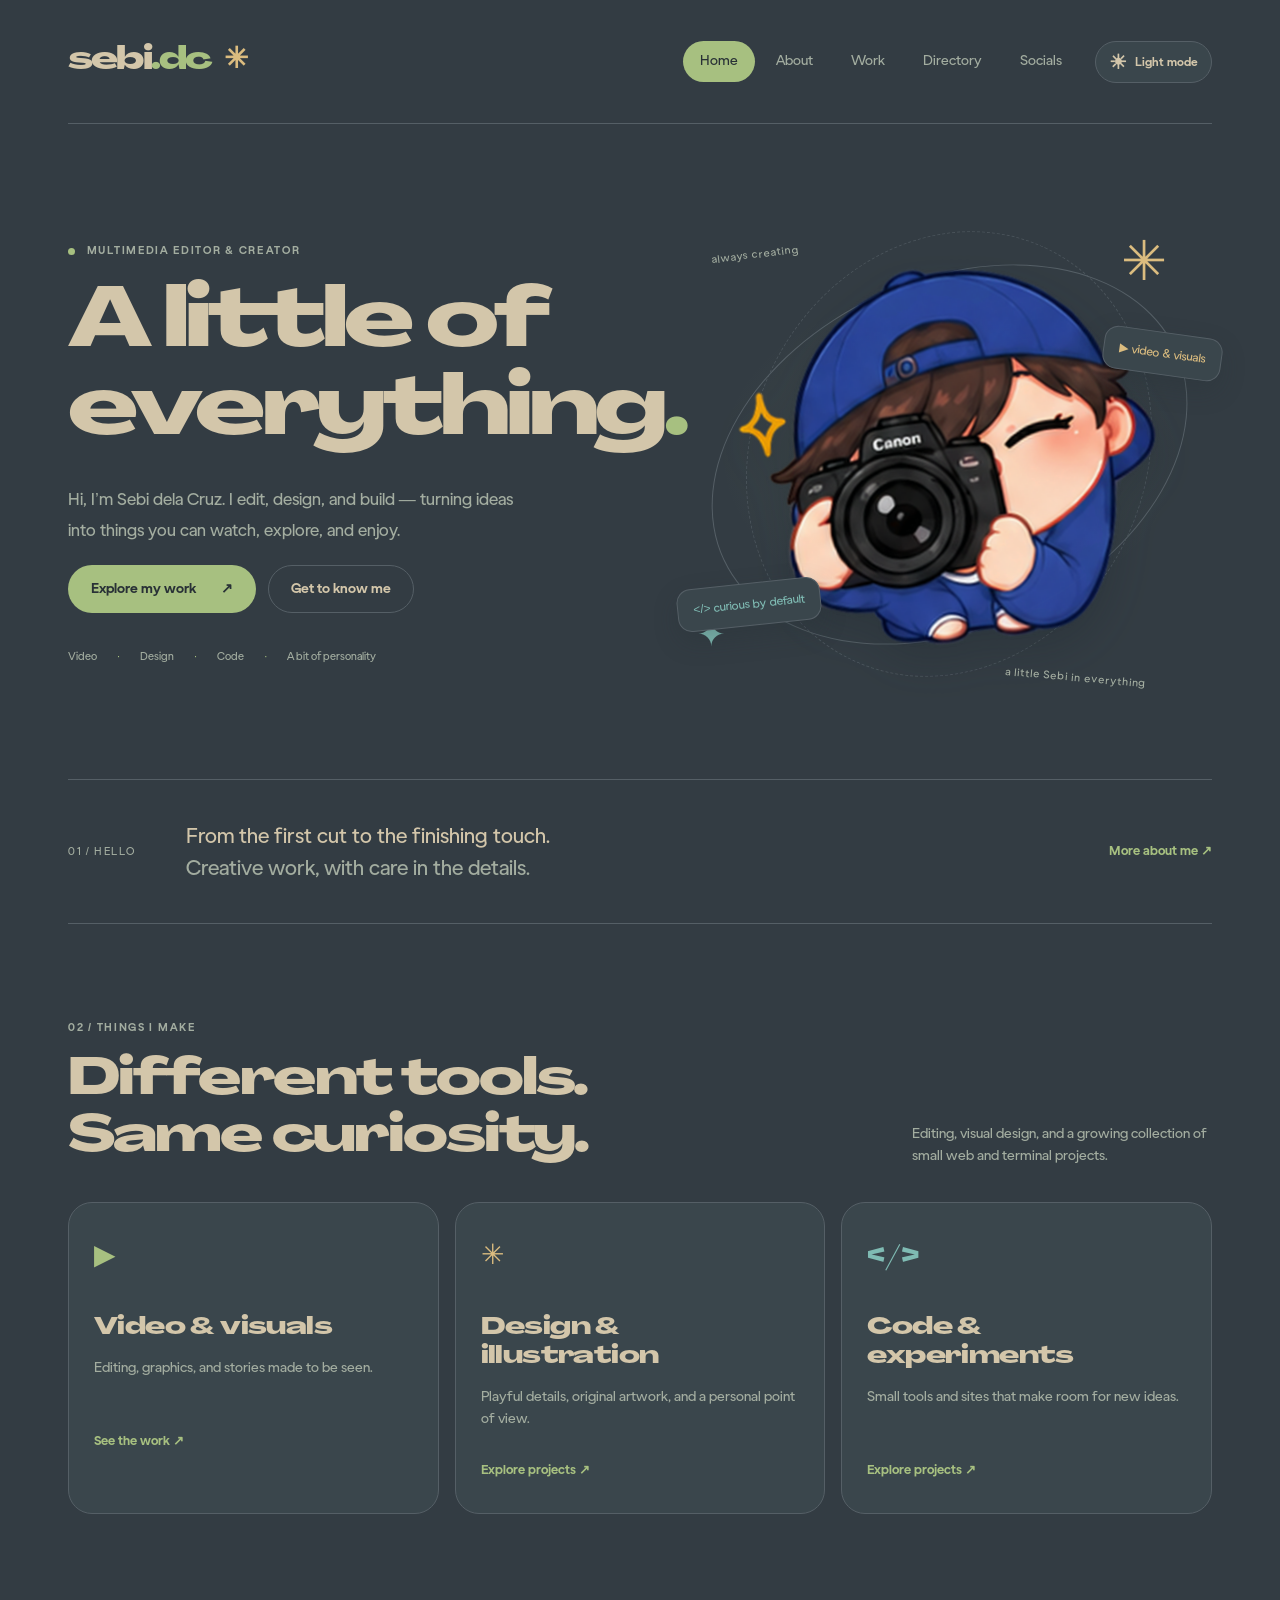
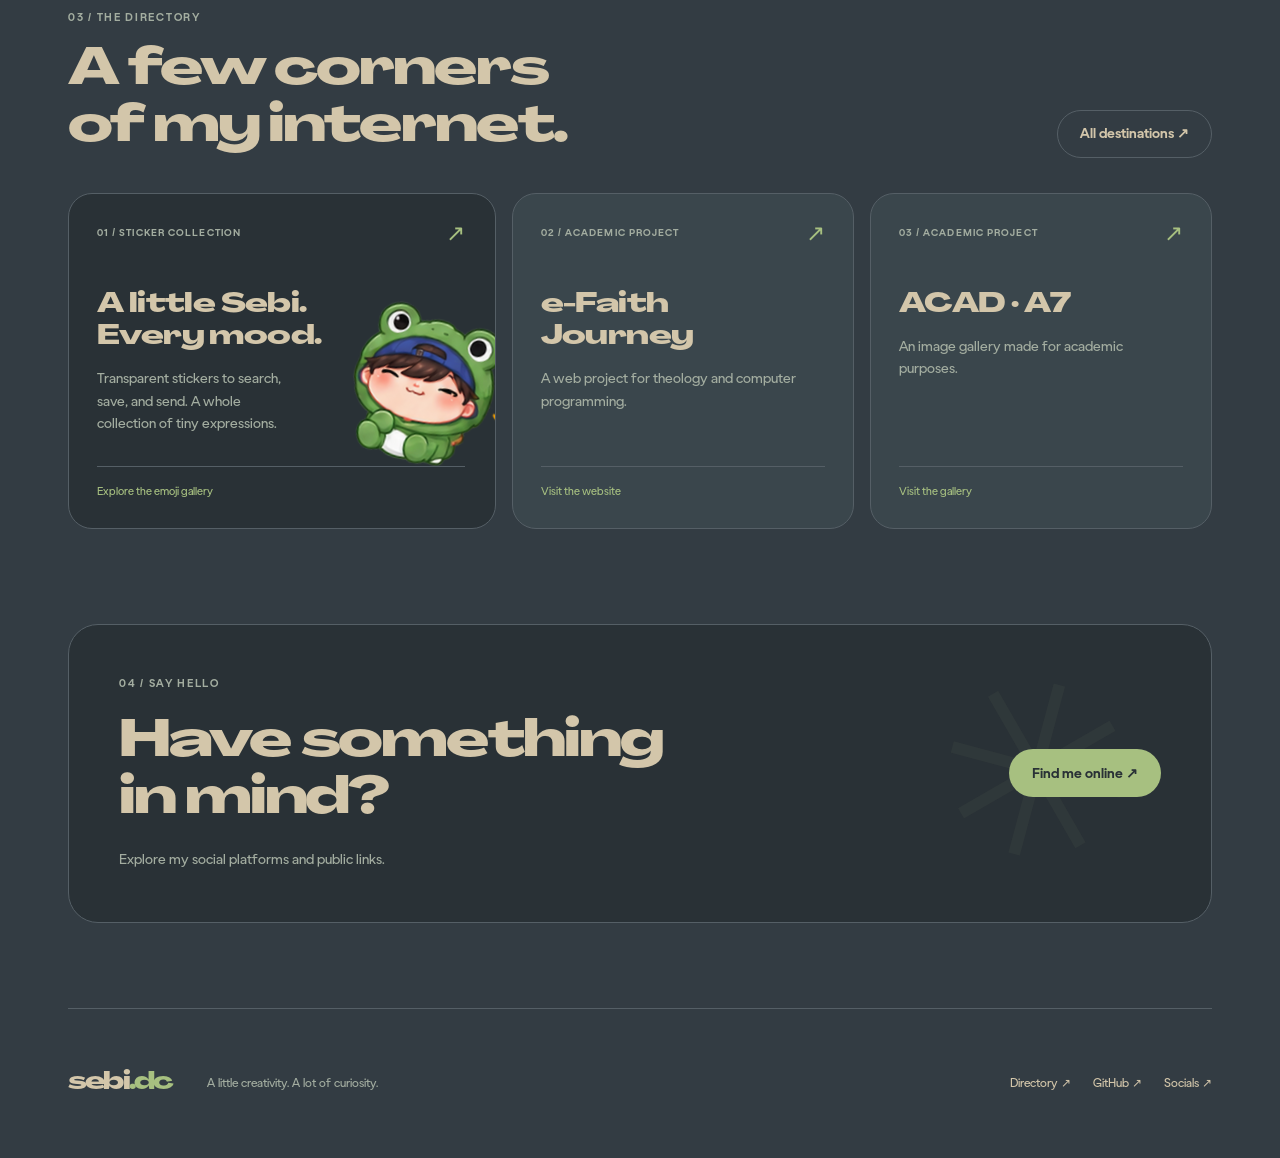
==== commit 104ac438: "Add animated home emojis and editable social usernames with SVG icons" ====
--- a/index.html
+++ b/index.html
@@ -1,4 +1,4 @@
-<!doctype html><html lang="en"><head><meta charset="utf-8"><meta name="viewport" content="width=device-width, initial-scale=1"><meta name="theme-color" content="#333c43"><meta name="description" content="Video, design, code, and a little personality. Explore Sebi dela Cruz’s creative work and public projects."><title>Sebi dela Cruz — Multimedia Editor &amp; Creator</title><link rel="canonical" href="https://sebidc.github.io/"><meta property="og:title" content="Sebi dela Cruz — Multimedia Editor &amp; Creator"><meta property="og:description" content="Video, design, code, and a little personality. Explore Sebi dela Cruz’s creative work and public projects."><meta property="og:type" content="website"><meta property="og:url" content="https://sebidc.github.io/"><meta property="og:image" content="https://sebidc.github.io/assets/images/sebi-camera.png"><script>(()=>{let theme='dark';try{if(localStorage.getItem('sebi-theme')==='light')theme='light'}catch{}document.documentElement.dataset.theme=theme;document.querySelector('meta[name="theme-color"]')?.setAttribute('content',theme==='light'?'#f2efdf':'#333c43')})();</script><link rel="icon" type="image/svg+xml" href="/assets/favicon.svg"><link rel="preload" href="/assets/fonts/agrandir-grand-heavy.woff2" as="font" type="font/woff2" crossorigin><link rel="stylesheet" href="/assets/style.css"><script src="/assets/site.js" defer></script></head><body class="page-home"><a class="skip-link" href="#main">Skip to content</a><div class="site-shell"><header class="site-header"><a class="wordmark" href="/" aria-label="Sebi home">sebi<span class="green">.dc</span><span class="wordmark-star" aria-hidden="true">✳</span></a><div class="header-actions"><nav aria-label="Main navigation"><a href="/" aria-current="page">Home</a><a href="/about/" >About</a><a href="/work/" >Work</a><a href="/directory/" >Directory</a><a href="/socials/" >Socials</a></nav><button class="theme-toggle" type="button" data-theme-toggle aria-label="Switch to light mode" title="Switch to light mode"><span class="theme-icon" aria-hidden="true">☀</span><span class="theme-label">Light mode</span></button></div></header><main id="main"><section class="hero"><div class="hero-copy"><p class="eyebrow"><span class="dot"></span> MULTIMEDIA EDITOR & CREATOR</p><h1>A little of<br>everything<span class="green">.</span></h1><p class="hero-description">Hi, I’m Sebi dela Cruz. I edit, design, and build — turning ideas into things you can watch, explore, and enjoy.</p><div class="actions"><a class="button primary" href="/work/">Explore my work <span>↗</span></a><a class="button secondary" href="/about/">Get to know me</a></div><div class="hero-footnote"><span>Video</span><span>Design</span><span>Code</span><span>A bit of personality</span></div></div><div class="hero-art"><div class="orbit orbit-one"></div><div class="orbit orbit-two"></div><span class="art-star star-one">✳</span><span class="art-star star-two">✦</span><div class="art-label label-top">always creating</div><div class="art-label label-bottom">a little Sebi in everything</div><img class="hero-sticker" src="/assets/images/sebi-camera.png" alt="Illustrated Sebi holding a camera"><span class="floating-tag tag-video">▶ video & visuals</span><span class="floating-tag tag-code">&lt;/&gt; curious by default</span></div></section>
+<!doctype html><html lang="en"><head><meta charset="utf-8"><meta name="viewport" content="width=device-width, initial-scale=1"><meta name="theme-color" content="#333c43"><meta name="description" content="Video, design, code, and a little personality. Explore Sebi dela Cruz’s creative work and public projects."><title>Sebi dela Cruz — Multimedia Editor &amp; Creator</title><link rel="canonical" href="https://sebidc.github.io/"><meta property="og:title" content="Sebi dela Cruz — Multimedia Editor &amp; Creator"><meta property="og:description" content="Video, design, code, and a little personality. Explore Sebi dela Cruz’s creative work and public projects."><meta property="og:type" content="website"><meta property="og:url" content="https://sebidc.github.io/"><meta property="og:image" content="https://sebidc.github.io/assets/images/sebi-camera.png"><script>(()=>{let theme='dark';try{if(localStorage.getItem('sebi-theme')==='light')theme='light'}catch{}document.documentElement.dataset.theme=theme;document.querySelector('meta[name="theme-color"]')?.setAttribute('content',theme==='light'?'#f2efdf':'#333c43')})();</script><link rel="icon" type="image/svg+xml" href="/assets/favicon.svg"><link rel="preload" href="/assets/fonts/agrandir-grand-heavy.woff2" as="font" type="font/woff2" crossorigin><link rel="stylesheet" href="/assets/style.css"><script src="/assets/site.js" defer></script></head><body class="page-home"><a class="skip-link" href="#main">Skip to content</a><div class="site-shell"><header class="site-header"><a class="wordmark" href="/" aria-label="Sebi home">sebi<span class="green">.dc</span><span class="wordmark-star" aria-hidden="true">✳</span></a><div class="header-actions"><nav aria-label="Main navigation"><a href="/" aria-current="page">Home</a><a href="/about/" >About</a><a href="/work/" >Work</a><a href="/directory/" >Directory</a><a href="/socials/" >Socials</a></nav><button class="theme-toggle" type="button" data-theme-toggle aria-label="Switch to light mode" title="Switch to light mode"><span class="theme-icon" aria-hidden="true">☀</span><span class="theme-label">Light mode</span></button></div></header><main id="main"><section class="hero"><div class="hero-copy"><p class="eyebrow"><span class="dot"></span> MULTIMEDIA EDITOR & CREATOR</p><h1>A little of<br>everything<span class="green">.</span></h1><p class="hero-description">Hi, I’m Sebi dela Cruz. I edit, design, and build — turning ideas into things you can watch, explore, and enjoy.</p><div class="actions"><a class="button primary" href="/work/">Explore my work <span>↗</span></a><a class="button secondary" href="/about/">Get to know me</a></div><div class="hero-footnote"><span>Video</span><span>Design</span><span>Code</span><span>A bit of personality</span></div></div><div class="hero-art"><div class="orbit orbit-one"></div><div class="orbit orbit-two"></div><span class="art-star star-one">✳</span><span class="art-star star-two">✦</span><div class="art-label label-top">always creating</div><div class="art-label label-bottom">a little Sebi in everything</div><button class="home-emoji hero-sticker" type="button" data-emoji-play aria-label="Animate Sebi with a camera"><img src="/assets/images/sebi-camera.png" alt=""></button><span class="floating-tag tag-video">▶ video & visuals</span><span class="floating-tag tag-code">&lt;/&gt; curious by default</span></div></section>
 <section id="me" class="intro-strip"><span class="section-number">01 / HELLO</span><p>From the first cut to the finishing touch.<br><span class="muted">Creative work, with care in the details.</span></p><a class="text-link" href="/about/">More about me ↗</a></section>
 <section id="works"><div class="section-heading"><div><p class="eyebrow">02 / THINGS I MAKE</p><h2>Different tools.<br>Same curiosity.</h2></div><p>Editing, visual design, and a growing collection of small web and terminal projects.</p></div><div class="practice-grid"><a class="practice-card" href="/work/"><span class="practice-icon">▶</span><h3>Video & visuals</h3><p>Editing, graphics, and stories made to be seen.</p><span class="text-link">See the work ↗</span></a><a class="practice-card" href="/work/"><span class="practice-icon">✳</span><h3>Design & illustration</h3><p>Playful details, original artwork, and a personal point of view.</p><span class="text-link">Explore projects ↗</span></a><a class="practice-card" href="/work/#tools"><span class="practice-icon">&lt;/&gt;</span><h3>Code & experiments</h3><p>Small tools and sites that make room for new ideas.</p><span class="text-link">Explore projects ↗</span></a></div></section>
 <section><div class="section-heading"><div><p class="eyebrow">03 / THE DIRECTORY</p><h2>A few corners<br>of my internet.</h2></div><a class="button secondary" href="/directory/">All destinations ↗</a></div><div class="project-grid home-projects"><a class="project-card with-art" href="https://sebidc.github.io/sebi.emojis/" target="_blank" rel="noopener noreferrer"><div class="card-top"><span class="eyebrow">01 / STICKER COLLECTION</span><span class="arrow" aria-hidden="true">↗</span></div><div class="card-art"><img src="/assets/images/sebi-frog.png" alt="" loading="lazy"></div><h3>A little Sebi.<br>Every mood.</h3><p>Transparent stickers to search, save, and send. A whole collection of tiny expressions.</p><span class="card-tag">Explore the emoji gallery</span></a><a class="project-card " href="https://sebidc.github.io/efaith-journey/" target="_blank" rel="noopener noreferrer"><div class="card-top"><span class="eyebrow">02 / ACADEMIC PROJECT</span><span class="arrow" aria-hidden="true">↗</span></div><h3>e-Faith Journey</h3><p>A web project for theology and computer programming.</p><span class="card-tag">Visit the website</span></a><a class="project-card " href="https://sebidc.github.io/a7-image-gallery/" target="_blank" rel="noopener noreferrer"><div class="card-top"><span class="eyebrow">03 / ACADEMIC PROJECT</span><span class="arrow" aria-hidden="true">↗</span></div><h3>ACAD · A7</h3><p>An image gallery made for academic purposes.</p><span class="card-tag">Visit the gallery</span></a></div></section>
--- a/assets/style.css
+++ b/assets/style.css
@@ -26,3 +26,11 @@
 @media(max-width:1000px){.header-actions{gap:10px}nav a{padding-inline:12px}}
 @media(max-width:700px){.site-header{display:grid;grid-template-columns:1fr auto;min-height:126px;gap:18px}.header-actions{display:contents}.site-header .wordmark{grid-column:1;grid-row:1}.site-header .theme-toggle{grid-column:2;grid-row:1}.site-header nav{grid-column:1/-1;grid-row:2}}
 @media(max-width:700px){.site-header nav{min-width:0}.site-header nav a{padding:8px 9px;font-size:11px}}
+
+.home-emoji{position:relative;display:block;border:0;padding:0;background:transparent;cursor:pointer;isolation:isolate;line-height:0;border-radius:18px}.home-emoji img{display:block;width:100%;height:auto;object-fit:contain;transform-origin:50% 85%}.home-emoji::after{content:"";position:absolute;inset:0;pointer-events:none;opacity:0;background:linear-gradient(110deg,transparent 32%,#ffffff15 40%,#ffffffbb 48%,#ffffffdd 50%,#ffffff30 56%,transparent 64%);background-size:300% 100%;background-position:100% 0;mask-image:var(--sticker-image);mask-size:contain;mask-position:center;mask-repeat:no-repeat;-webkit-mask-image:var(--sticker-image);-webkit-mask-size:contain;-webkit-mask-position:center;-webkit-mask-repeat:no-repeat;transform-origin:50% 85%}.home-emoji.celebrate img{animation:sticker-hop .75s ease-in-out}.home-emoji.celebrate::after{animation:sticker-hop .75s ease-in-out,sticker-shine .8s ease-in-out}
+@keyframes sticker-hop{0%,100%{transform:translateY(0) rotate(0) scale(1)}18%{transform:translateY(5px) rotate(-4deg) scale(1.04,.96)}42%{transform:translateY(-18px) rotate(6deg) scale(.98,1.04)}64%{transform:translateY(-5px) rotate(-5deg) scale(1.02)}82%{transform:translateY(2px) rotate(2deg) scale(1.02,.98)}}
+@keyframes sticker-shine{0%{opacity:0;background-position:100% 0}18%{opacity:.9}85%{opacity:.9}100%{opacity:0;background-position:0% 0}}
+@media(prefers-reduced-motion:reduce){.home-emoji.celebrate img,.home-emoji.celebrate::after{animation:none}}
+
+.hero-art .home-emoji{filter:none}.hero-art .home-emoji img{filter:drop-shadow(0 20px 20px #151e2233)}.about-emoji-art .home-emoji{width:80%;max-width:340px;transform:rotate(-5deg)}.about-emoji-art .home-emoji img{width:100%;max-width:none;margin:0;transform:none;max-height:340px}.social-icon{display:block;width:32px;height:32px;fill:currentColor;color:var(--green)}.social-card:nth-child(3n+2) .social-icon{color:var(--blue)}.social-card:nth-child(3n) .social-icon{color:var(--yellow)}.social-card h3{margin-bottom:6px}.social-username{font:12px/1.5 Gramatika,Arial,sans-serif;color:var(--muted);margin-bottom:18px;overflow-wrap:anywhere}.social-card{min-height:215px}.placeholder .social-icon{opacity:.85}
+@media(max-width:700px){.about-emoji-art .home-emoji img{max-height:290px}.social-card{min-height:190px}}
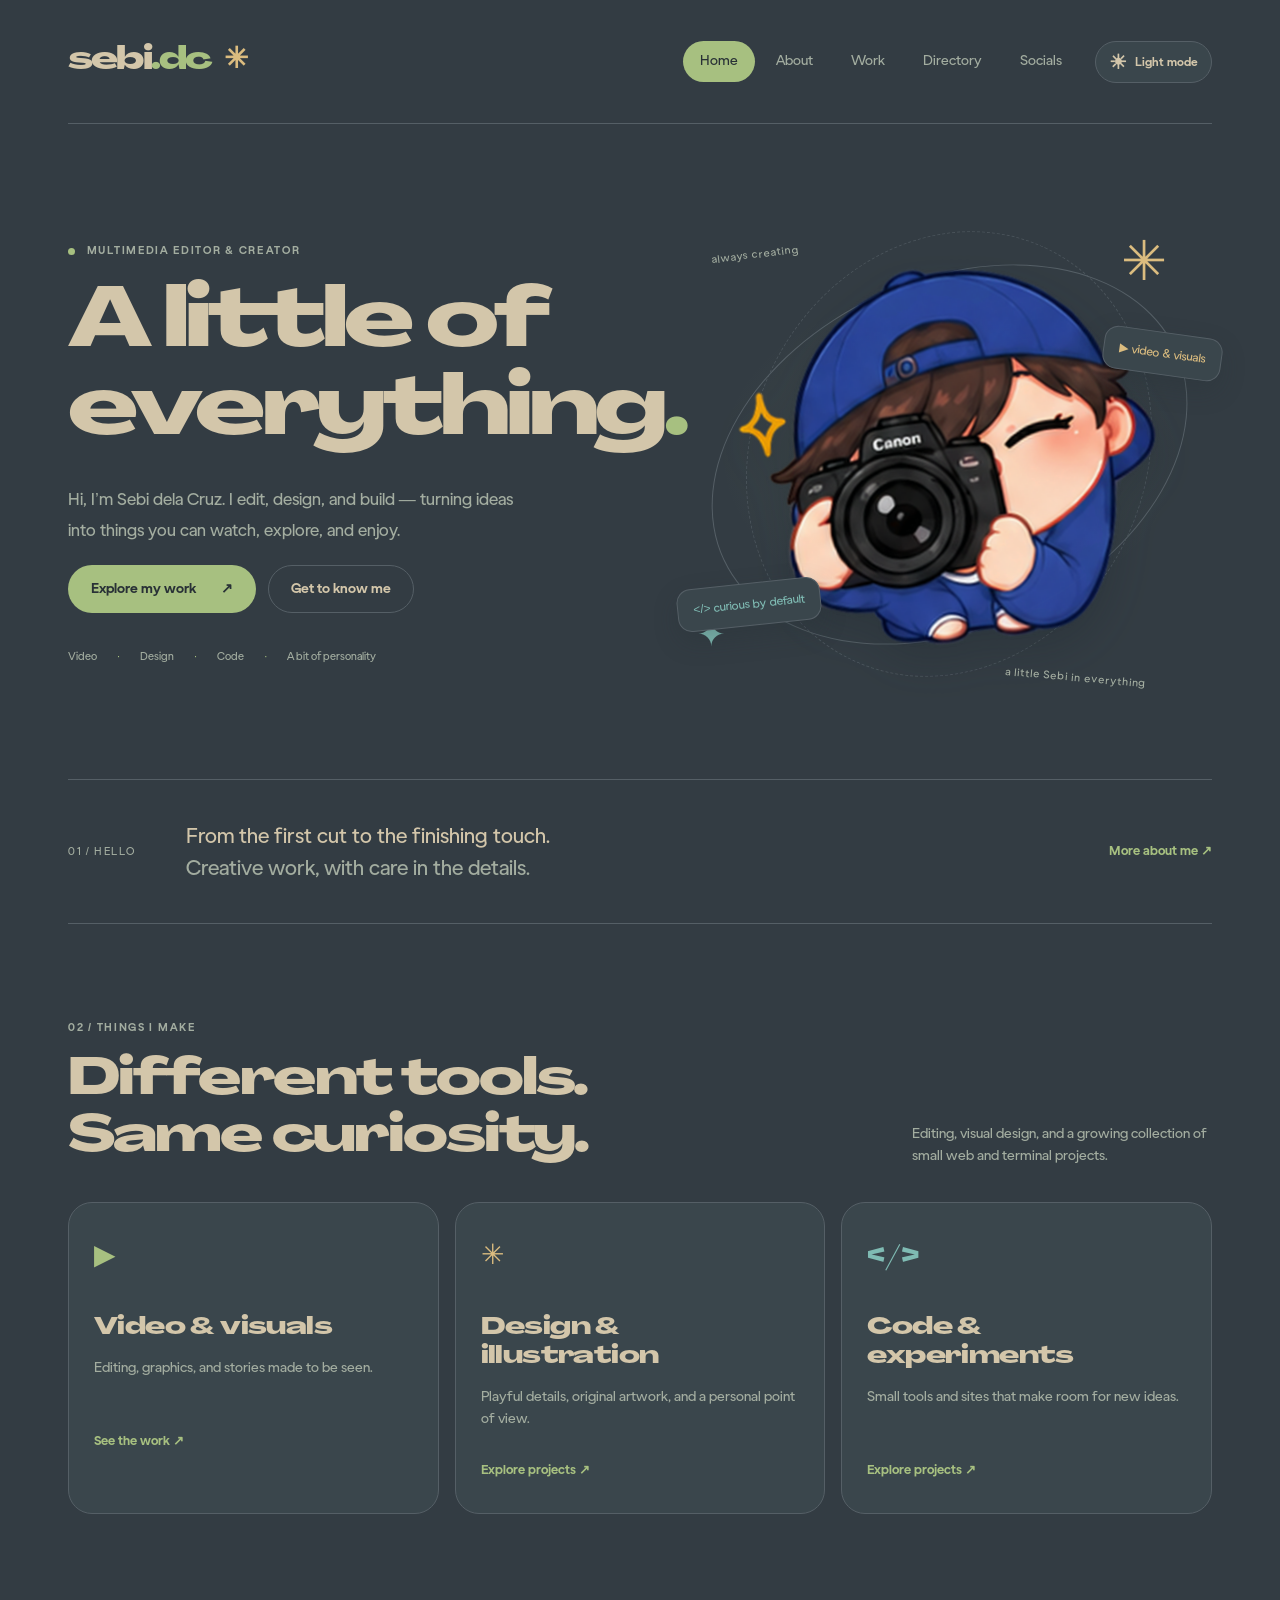
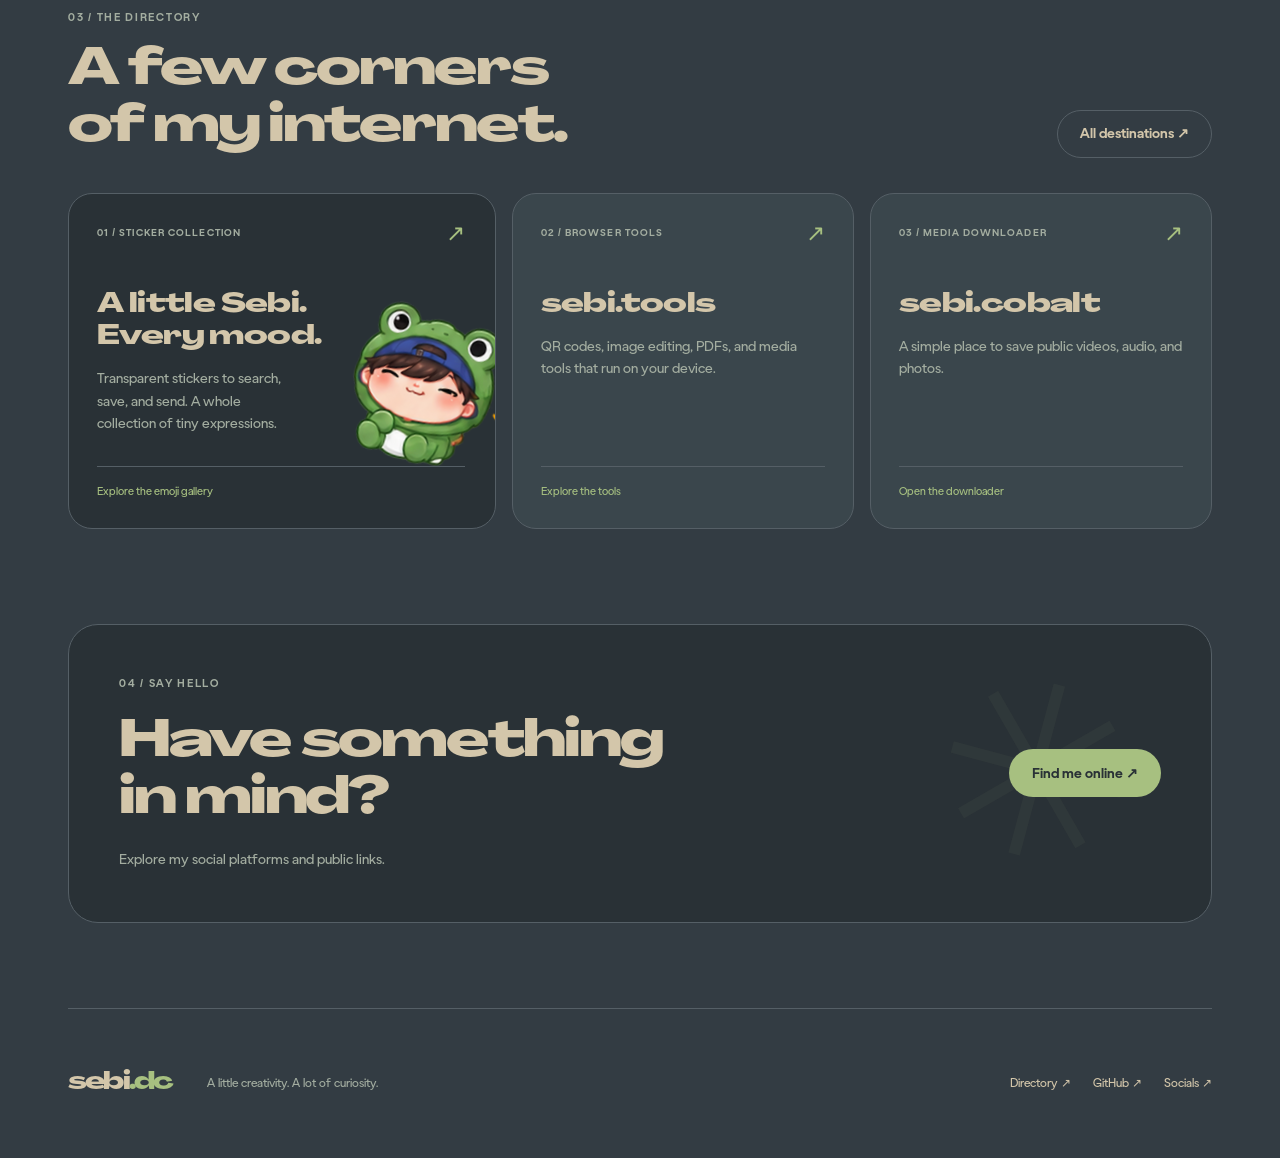
==== commit edf00507: "Feature sebi.tools and sebi.cobalt in project cards" ====
--- a/index.html
+++ b/index.html
@@ -1,5 +1,5 @@
 <!doctype html><html lang="en"><head><meta charset="utf-8"><meta name="viewport" content="width=device-width, initial-scale=1"><meta name="theme-color" content="#333c43"><meta name="description" content="Video, design, code, and a little personality. Explore Sebi dela Cruz’s creative work and public projects."><title>Sebi dela Cruz — Multimedia Editor &amp; Creator</title><link rel="canonical" href="https://sebidc.github.io/"><meta property="og:title" content="Sebi dela Cruz — Multimedia Editor &amp; Creator"><meta property="og:description" content="Video, design, code, and a little personality. Explore Sebi dela Cruz’s creative work and public projects."><meta property="og:type" content="website"><meta property="og:url" content="https://sebidc.github.io/"><meta property="og:image" content="https://sebidc.github.io/assets/images/sebi-camera.png"><script>(()=>{let theme='dark';try{if(localStorage.getItem('sebi-theme')==='light')theme='light'}catch{}document.documentElement.dataset.theme=theme;document.querySelector('meta[name="theme-color"]')?.setAttribute('content',theme==='light'?'#f2efdf':'#333c43')})();</script><link rel="icon" type="image/svg+xml" href="/assets/favicon.svg"><link rel="preload" href="/assets/fonts/agrandir-grand-heavy.woff2" as="font" type="font/woff2" crossorigin><link rel="stylesheet" href="/assets/style.css"><script src="/assets/site.js" defer></script></head><body class="page-home"><a class="skip-link" href="#main">Skip to content</a><div class="site-shell"><header class="site-header"><a class="wordmark" href="/" aria-label="Sebi home">sebi<span class="green">.dc</span><span class="wordmark-star" aria-hidden="true">✳</span></a><div class="header-actions"><nav aria-label="Main navigation"><a href="/" aria-current="page">Home</a><a href="/about/" >About</a><a href="/work/" >Work</a><a href="/directory/" >Directory</a><a href="/socials/" >Socials</a></nav><button class="theme-toggle" type="button" data-theme-toggle aria-label="Switch to light mode" title="Switch to light mode"><span class="theme-icon" aria-hidden="true">☀</span><span class="theme-label">Light mode</span></button></div></header><main id="main"><section class="hero"><div class="hero-copy"><p class="eyebrow"><span class="dot"></span> MULTIMEDIA EDITOR & CREATOR</p><h1>A little of<br>everything<span class="green">.</span></h1><p class="hero-description">Hi, I’m Sebi dela Cruz. I edit, design, and build — turning ideas into things you can watch, explore, and enjoy.</p><div class="actions"><a class="button primary" href="/work/">Explore my work <span>↗</span></a><a class="button secondary" href="/about/">Get to know me</a></div><div class="hero-footnote"><span>Video</span><span>Design</span><span>Code</span><span>A bit of personality</span></div></div><div class="hero-art"><div class="orbit orbit-one"></div><div class="orbit orbit-two"></div><span class="art-star star-one">✳</span><span class="art-star star-two">✦</span><div class="art-label label-top">always creating</div><div class="art-label label-bottom">a little Sebi in everything</div><button class="home-emoji hero-sticker" type="button" data-emoji-play aria-label="Animate Sebi with a camera"><img src="/assets/images/sebi-camera.png" alt=""></button><span class="floating-tag tag-video">▶ video & visuals</span><span class="floating-tag tag-code">&lt;/&gt; curious by default</span></div></section>
 <section id="me" class="intro-strip"><span class="section-number">01 / HELLO</span><p>From the first cut to the finishing touch.<br><span class="muted">Creative work, with care in the details.</span></p><a class="text-link" href="/about/">More about me ↗</a></section>
 <section id="works"><div class="section-heading"><div><p class="eyebrow">02 / THINGS I MAKE</p><h2>Different tools.<br>Same curiosity.</h2></div><p>Editing, visual design, and a growing collection of small web and terminal projects.</p></div><div class="practice-grid"><a class="practice-card" href="/work/"><span class="practice-icon">▶</span><h3>Video & visuals</h3><p>Editing, graphics, and stories made to be seen.</p><span class="text-link">See the work ↗</span></a><a class="practice-card" href="/work/"><span class="practice-icon">✳</span><h3>Design & illustration</h3><p>Playful details, original artwork, and a personal point of view.</p><span class="text-link">Explore projects ↗</span></a><a class="practice-card" href="/work/#tools"><span class="practice-icon">&lt;/&gt;</span><h3>Code & experiments</h3><p>Small tools and sites that make room for new ideas.</p><span class="text-link">Explore projects ↗</span></a></div></section>
-<section><div class="section-heading"><div><p class="eyebrow">03 / THE DIRECTORY</p><h2>A few corners<br>of my internet.</h2></div><a class="button secondary" href="/directory/">All destinations ↗</a></div><div class="project-grid home-projects"><a class="project-card with-art" href="https://sebidc.github.io/sebi.emojis/" target="_blank" rel="noopener noreferrer"><div class="card-top"><span class="eyebrow">01 / STICKER COLLECTION</span><span class="arrow" aria-hidden="true">↗</span></div><div class="card-art"><img src="/assets/images/sebi-frog.png" alt="" loading="lazy"></div><h3>A little Sebi.<br>Every mood.</h3><p>Transparent stickers to search, save, and send. A whole collection of tiny expressions.</p><span class="card-tag">Explore the emoji gallery</span></a><a class="project-card " href="https://sebidc.github.io/efaith-journey/" target="_blank" rel="noopener noreferrer"><div class="card-top"><span class="eyebrow">02 / ACADEMIC PROJECT</span><span class="arrow" aria-hidden="true">↗</span></div><h3>e-Faith Journey</h3><p>A web project for theology and computer programming.</p><span class="card-tag">Visit the website</span></a><a class="project-card " href="https://sebidc.github.io/a7-image-gallery/" target="_blank" rel="noopener noreferrer"><div class="card-top"><span class="eyebrow">03 / ACADEMIC PROJECT</span><span class="arrow" aria-hidden="true">↗</span></div><h3>ACAD · A7</h3><p>An image gallery made for academic purposes.</p><span class="card-tag">Visit the gallery</span></a></div></section>
+<section><div class="section-heading"><div><p class="eyebrow">03 / THE DIRECTORY</p><h2>A few corners<br>of my internet.</h2></div><a class="button secondary" href="/directory/">All destinations ↗</a></div><div class="project-grid home-projects"><a class="project-card with-art" href="https://sebidc.github.io/sebi.emojis/" target="_blank" rel="noopener noreferrer"><div class="card-top"><span class="eyebrow">01 / STICKER COLLECTION</span><span class="arrow" aria-hidden="true">↗</span></div><div class="card-art"><img src="/assets/images/sebi-frog.png" alt="" loading="lazy"></div><h3>A little Sebi.<br>Every mood.</h3><p>Transparent stickers to search, save, and send. A whole collection of tiny expressions.</p><span class="card-tag">Explore the emoji gallery</span></a><a class="project-card " href="https://sebidc.github.io/sebi.tools/" target="_blank" rel="noopener noreferrer"><div class="card-top"><span class="eyebrow">02 / BROWSER TOOLS</span><span class="arrow" aria-hidden="true">↗</span></div><h3>sebi.tools</h3><p>QR codes, image editing, PDFs, and media tools that run on your device.</p><span class="card-tag">Explore the tools</span></a><a class="project-card " href="https://sebidc.github.io/sebi.cobalt/" target="_blank" rel="noopener noreferrer"><div class="card-top"><span class="eyebrow">03 / MEDIA DOWNLOADER</span><span class="arrow" aria-hidden="true">↗</span></div><h3>sebi.cobalt</h3><p>A simple place to save public videos, audio, and photos.</p><span class="card-tag">Open the downloader</span></a></div></section>
 <section id="socials" class="contact-banner"><div><p class="eyebrow">04 / SAY HELLO</p><h2>Have something<br>in mind?</h2><p>Explore my social platforms and public links.</p></div><a class="button primary" href="/socials/">Find me online ↗</a><span class="banner-star" aria-hidden="true">✳</span></section></main><footer><a class="wordmark" href="/">sebi<span class="green">.dc</span></a><p>A little creativity. A lot of curiosity.</p><div><a href="/directory/">Directory ↗</a><a href="https://github.com/sebidc" target="_blank" rel="noopener noreferrer">GitHub ↗</a><a href="/socials/">Socials ↗</a></div></footer></div></body></html>
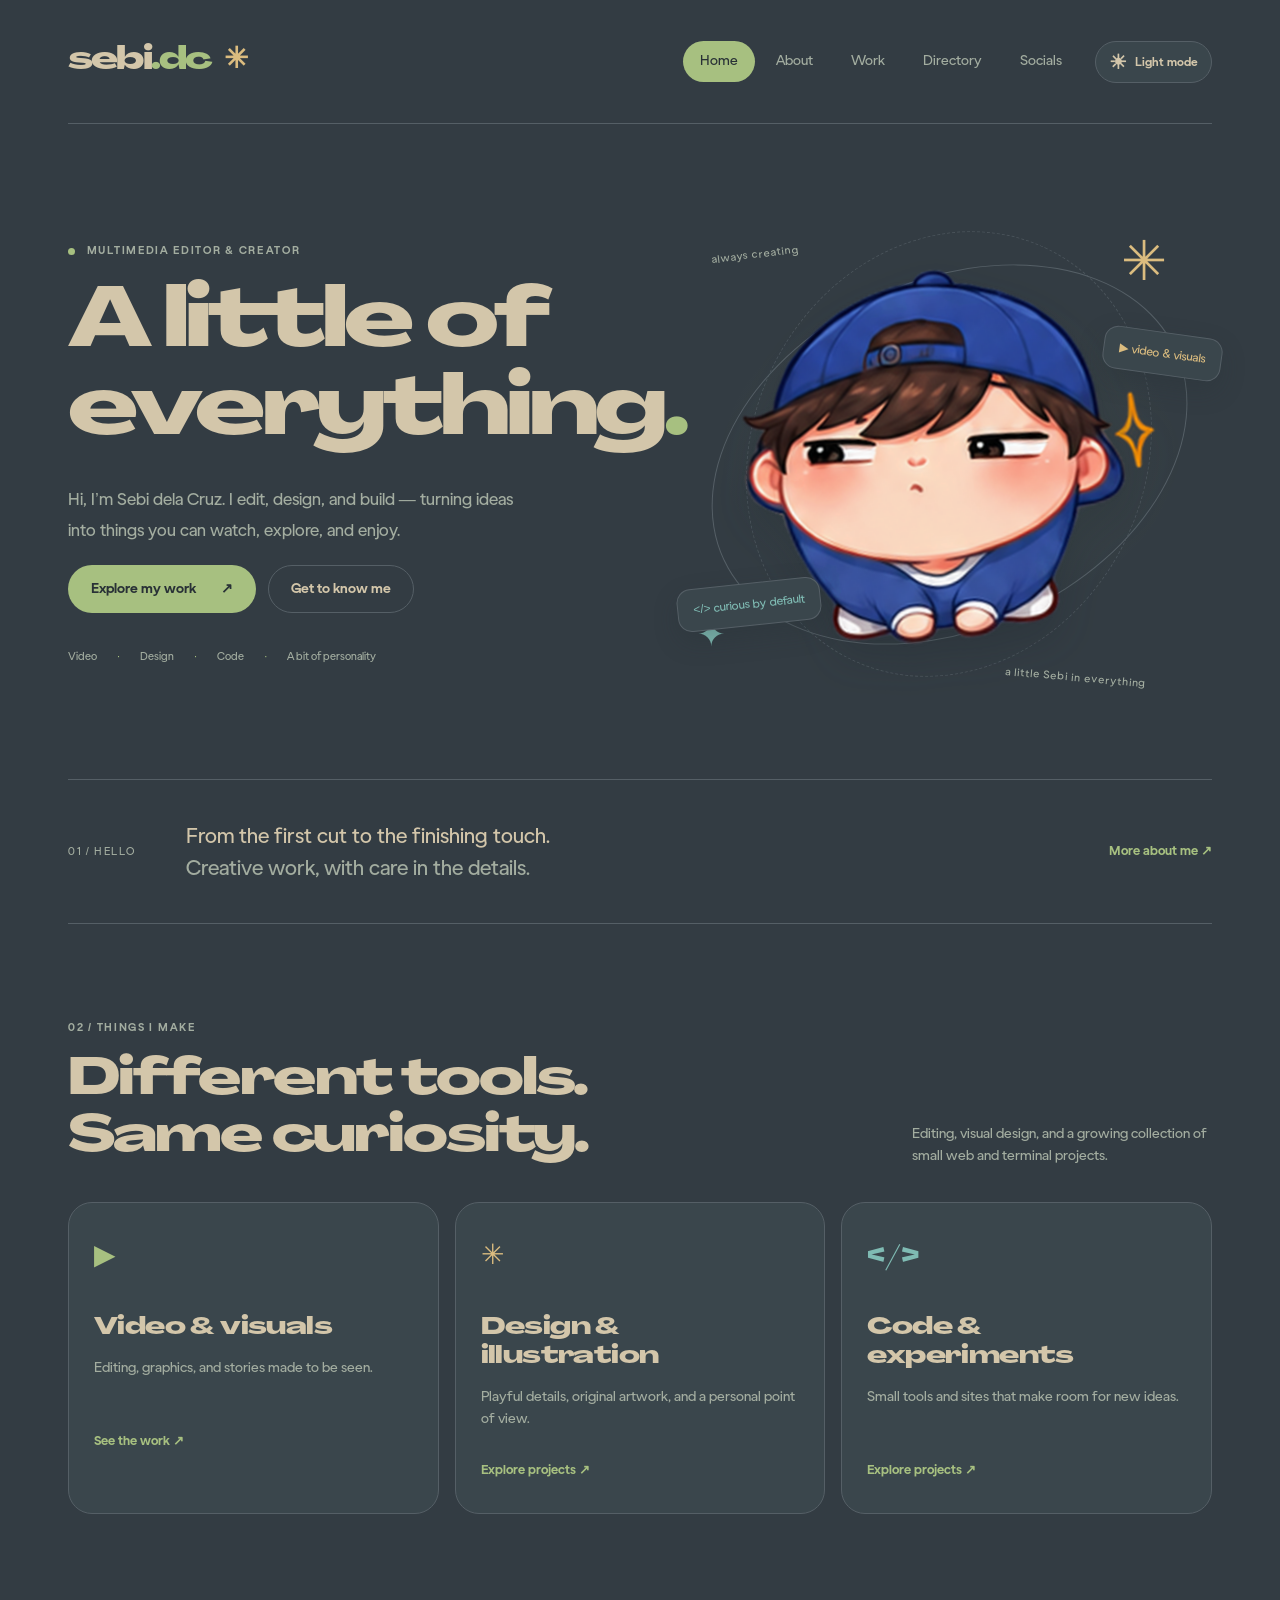
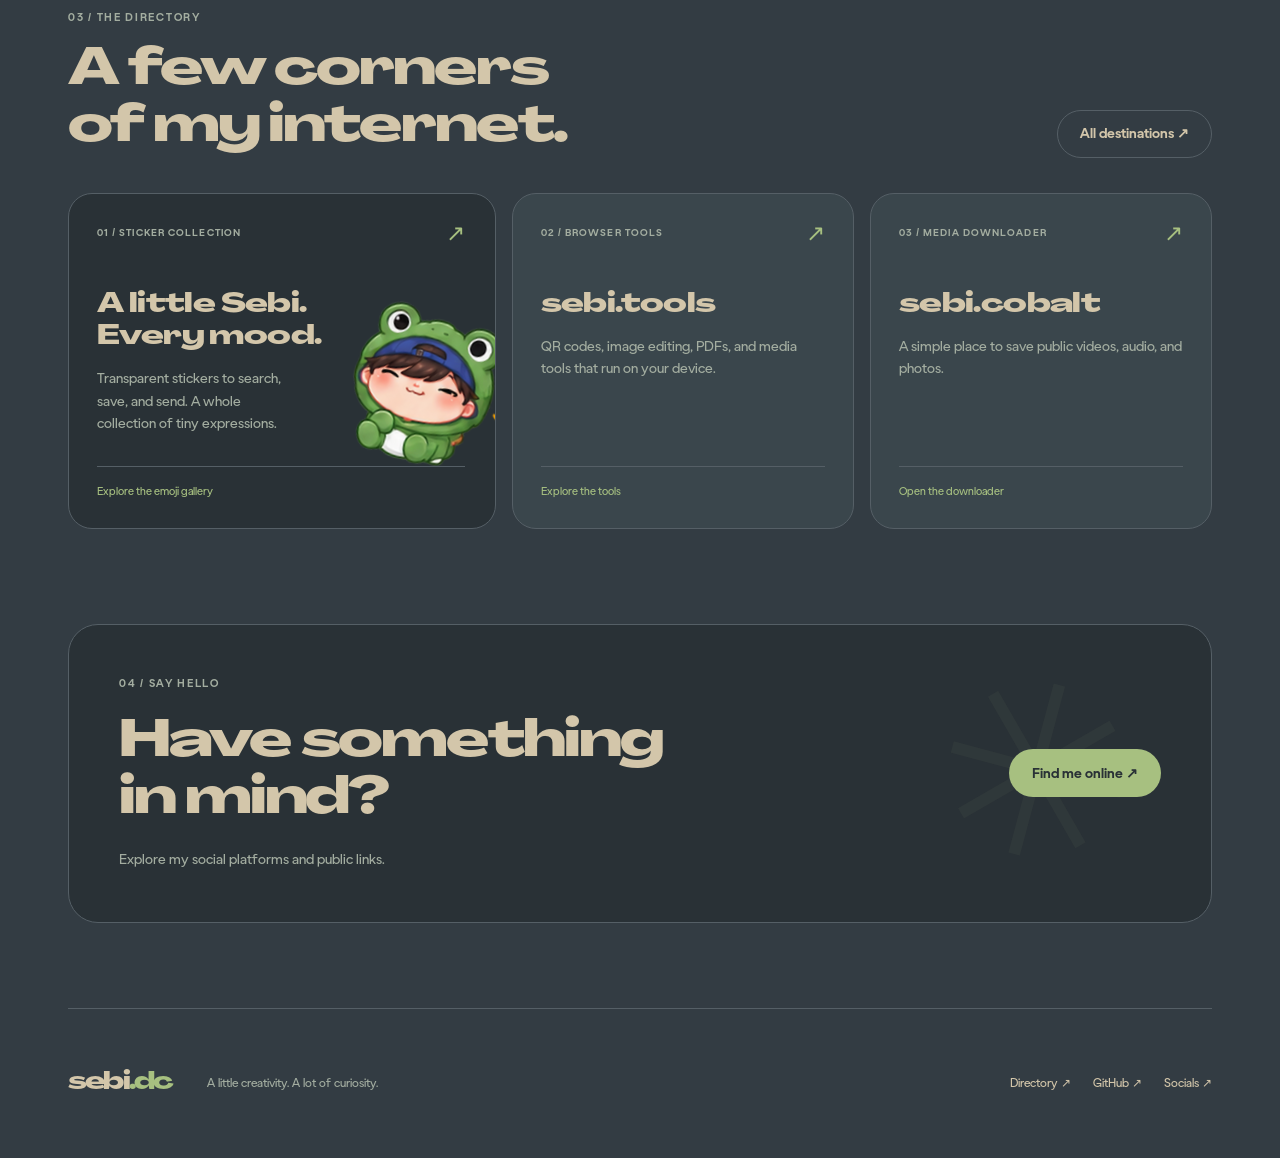
==== commit c000c7e0: "Use side eye sparkle emoji on the homepage" ====
--- a/index.html
+++ b/index.html
@@ -1,4 +1,4 @@
-<!doctype html><html lang="en"><head><meta charset="utf-8"><meta name="viewport" content="width=device-width, initial-scale=1"><meta name="theme-color" content="#333c43"><meta name="description" content="Video, design, code, and a little personality. Explore Sebi dela Cruz’s creative work and public projects."><title>Sebi dela Cruz — Multimedia Editor &amp; Creator</title><link rel="canonical" href="https://sebidc.github.io/"><meta property="og:title" content="Sebi dela Cruz — Multimedia Editor &amp; Creator"><meta property="og:description" content="Video, design, code, and a little personality. Explore Sebi dela Cruz’s creative work and public projects."><meta property="og:type" content="website"><meta property="og:url" content="https://sebidc.github.io/"><meta property="og:image" content="https://sebidc.github.io/assets/images/sebi-camera.png"><script>(()=>{let theme='dark';try{if(localStorage.getItem('sebi-theme')==='light')theme='light'}catch{}document.documentElement.dataset.theme=theme;document.querySelector('meta[name="theme-color"]')?.setAttribute('content',theme==='light'?'#f2efdf':'#333c43')})();</script><link rel="icon" type="image/svg+xml" href="/assets/favicon.svg"><link rel="preload" href="/assets/fonts/agrandir-grand-heavy.woff2" as="font" type="font/woff2" crossorigin><link rel="stylesheet" href="/assets/style.css"><script src="/assets/site.js" defer></script></head><body class="page-home"><a class="skip-link" href="#main">Skip to content</a><div class="site-shell"><header class="site-header"><a class="wordmark" href="/" aria-label="Sebi home">sebi<span class="green">.dc</span><span class="wordmark-star" aria-hidden="true">✳</span></a><div class="header-actions"><nav aria-label="Main navigation"><a href="/" aria-current="page">Home</a><a href="/about/" >About</a><a href="/work/" >Work</a><a href="/directory/" >Directory</a><a href="/socials/" >Socials</a></nav><button class="theme-toggle" type="button" data-theme-toggle aria-label="Switch to light mode" title="Switch to light mode"><span class="theme-icon" aria-hidden="true">☀</span><span class="theme-label">Light mode</span></button></div></header><main id="main"><section class="hero"><div class="hero-copy"><p class="eyebrow"><span class="dot"></span> MULTIMEDIA EDITOR & CREATOR</p><h1>A little of<br>everything<span class="green">.</span></h1><p class="hero-description">Hi, I’m Sebi dela Cruz. I edit, design, and build — turning ideas into things you can watch, explore, and enjoy.</p><div class="actions"><a class="button primary" href="/work/">Explore my work <span>↗</span></a><a class="button secondary" href="/about/">Get to know me</a></div><div class="hero-footnote"><span>Video</span><span>Design</span><span>Code</span><span>A bit of personality</span></div></div><div class="hero-art"><div class="orbit orbit-one"></div><div class="orbit orbit-two"></div><span class="art-star star-one">✳</span><span class="art-star star-two">✦</span><div class="art-label label-top">always creating</div><div class="art-label label-bottom">a little Sebi in everything</div><button class="home-emoji hero-sticker" type="button" data-emoji-play aria-label="Animate Sebi with a camera"><img src="/assets/images/sebi-camera.png" alt=""></button><span class="floating-tag tag-video">▶ video & visuals</span><span class="floating-tag tag-code">&lt;/&gt; curious by default</span></div></section>
+<!doctype html><html lang="en"><head><meta charset="utf-8"><meta name="viewport" content="width=device-width, initial-scale=1"><meta name="theme-color" content="#333c43"><meta name="description" content="Video, design, code, and a little personality. Explore Sebi dela Cruz’s creative work and public projects."><title>Sebi dela Cruz — Multimedia Editor &amp; Creator</title><link rel="canonical" href="https://sebidc.github.io/"><meta property="og:title" content="Sebi dela Cruz — Multimedia Editor &amp; Creator"><meta property="og:description" content="Video, design, code, and a little personality. Explore Sebi dela Cruz’s creative work and public projects."><meta property="og:type" content="website"><meta property="og:url" content="https://sebidc.github.io/"><meta property="og:image" content="https://sebidc.github.io/assets/images/sebi-camera.png"><script>(()=>{let theme='dark';try{if(localStorage.getItem('sebi-theme')==='light')theme='light'}catch{}document.documentElement.dataset.theme=theme;document.querySelector('meta[name="theme-color"]')?.setAttribute('content',theme==='light'?'#f2efdf':'#333c43')})();</script><link rel="icon" type="image/svg+xml" href="/assets/favicon.svg"><link rel="preload" href="/assets/fonts/agrandir-grand-heavy.woff2" as="font" type="font/woff2" crossorigin><link rel="stylesheet" href="/assets/style.css"><script src="/assets/site.js" defer></script></head><body class="page-home"><a class="skip-link" href="#main">Skip to content</a><div class="site-shell"><header class="site-header"><a class="wordmark" href="/" aria-label="Sebi home">sebi<span class="green">.dc</span><span class="wordmark-star" aria-hidden="true">✳</span></a><div class="header-actions"><nav aria-label="Main navigation"><a href="/" aria-current="page">Home</a><a href="/about/" >About</a><a href="/work/" >Work</a><a href="/directory/" >Directory</a><a href="/socials/" >Socials</a></nav><button class="theme-toggle" type="button" data-theme-toggle aria-label="Switch to light mode" title="Switch to light mode"><span class="theme-icon" aria-hidden="true">☀</span><span class="theme-label">Light mode</span></button></div></header><main id="main"><section class="hero"><div class="hero-copy"><p class="eyebrow"><span class="dot"></span> MULTIMEDIA EDITOR & CREATOR</p><h1>A little of<br>everything<span class="green">.</span></h1><p class="hero-description">Hi, I’m Sebi dela Cruz. I edit, design, and build — turning ideas into things you can watch, explore, and enjoy.</p><div class="actions"><a class="button primary" href="/work/">Explore my work <span>↗</span></a><a class="button secondary" href="/about/">Get to know me</a></div><div class="hero-footnote"><span>Video</span><span>Design</span><span>Code</span><span>A bit of personality</span></div></div><div class="hero-art"><div class="orbit orbit-one"></div><div class="orbit orbit-two"></div><span class="art-star star-one">✳</span><span class="art-star star-two">✦</span><div class="art-label label-top">always creating</div><div class="art-label label-bottom">a little Sebi in everything</div><button class="home-emoji hero-sticker" type="button" data-emoji-play aria-label="Animate Sebi with side eye sparkle"><img src="/assets/images/sebi-side-eye-sparkle.png" alt=""></button><span class="floating-tag tag-video">▶ video & visuals</span><span class="floating-tag tag-code">&lt;/&gt; curious by default</span></div></section>
 <section id="me" class="intro-strip"><span class="section-number">01 / HELLO</span><p>From the first cut to the finishing touch.<br><span class="muted">Creative work, with care in the details.</span></p><a class="text-link" href="/about/">More about me ↗</a></section>
 <section id="works"><div class="section-heading"><div><p class="eyebrow">02 / THINGS I MAKE</p><h2>Different tools.<br>Same curiosity.</h2></div><p>Editing, visual design, and a growing collection of small web and terminal projects.</p></div><div class="practice-grid"><a class="practice-card" href="/work/"><span class="practice-icon">▶</span><h3>Video & visuals</h3><p>Editing, graphics, and stories made to be seen.</p><span class="text-link">See the work ↗</span></a><a class="practice-card" href="/work/"><span class="practice-icon">✳</span><h3>Design & illustration</h3><p>Playful details, original artwork, and a personal point of view.</p><span class="text-link">Explore projects ↗</span></a><a class="practice-card" href="/work/#tools"><span class="practice-icon">&lt;/&gt;</span><h3>Code & experiments</h3><p>Small tools and sites that make room for new ideas.</p><span class="text-link">Explore projects ↗</span></a></div></section>
 <section><div class="section-heading"><div><p class="eyebrow">03 / THE DIRECTORY</p><h2>A few corners<br>of my internet.</h2></div><a class="button secondary" href="/directory/">All destinations ↗</a></div><div class="project-grid home-projects"><a class="project-card with-art" href="https://sebidc.github.io/sebi.emojis/" target="_blank" rel="noopener noreferrer"><div class="card-top"><span class="eyebrow">01 / STICKER COLLECTION</span><span class="arrow" aria-hidden="true">↗</span></div><div class="card-art"><img src="/assets/images/sebi-frog.png" alt="" loading="lazy"></div><h3>A little Sebi.<br>Every mood.</h3><p>Transparent stickers to search, save, and send. A whole collection of tiny expressions.</p><span class="card-tag">Explore the emoji gallery</span></a><a class="project-card " href="https://sebidc.github.io/sebi.tools/" target="_blank" rel="noopener noreferrer"><div class="card-top"><span class="eyebrow">02 / BROWSER TOOLS</span><span class="arrow" aria-hidden="true">↗</span></div><h3>sebi.tools</h3><p>QR codes, image editing, PDFs, and media tools that run on your device.</p><span class="card-tag">Explore the tools</span></a><a class="project-card " href="https://sebidc.github.io/sebi.cobalt/" target="_blank" rel="noopener noreferrer"><div class="card-top"><span class="eyebrow">03 / MEDIA DOWNLOADER</span><span class="arrow" aria-hidden="true">↗</span></div><h3>sebi.cobalt</h3><p>A simple place to save public videos, audio, and photos.</p><span class="card-tag">Open the downloader</span></a></div></section>
